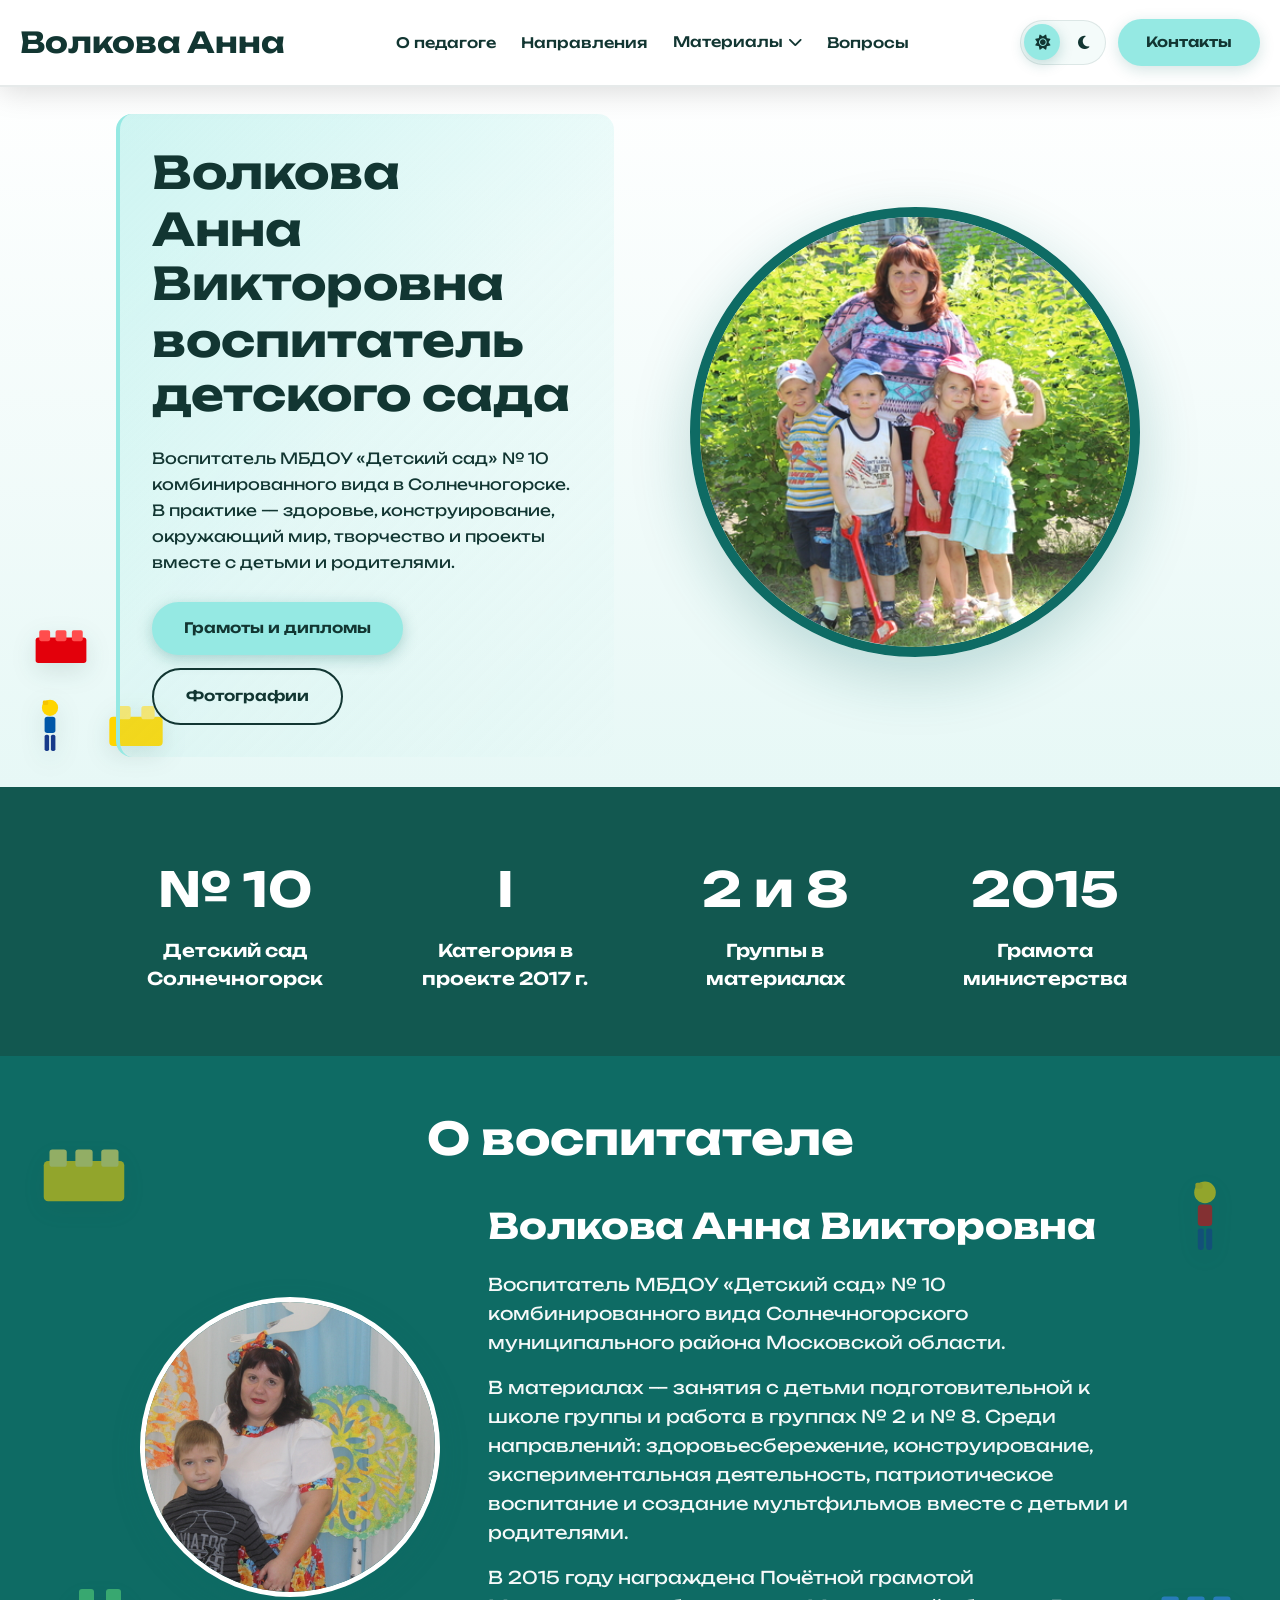
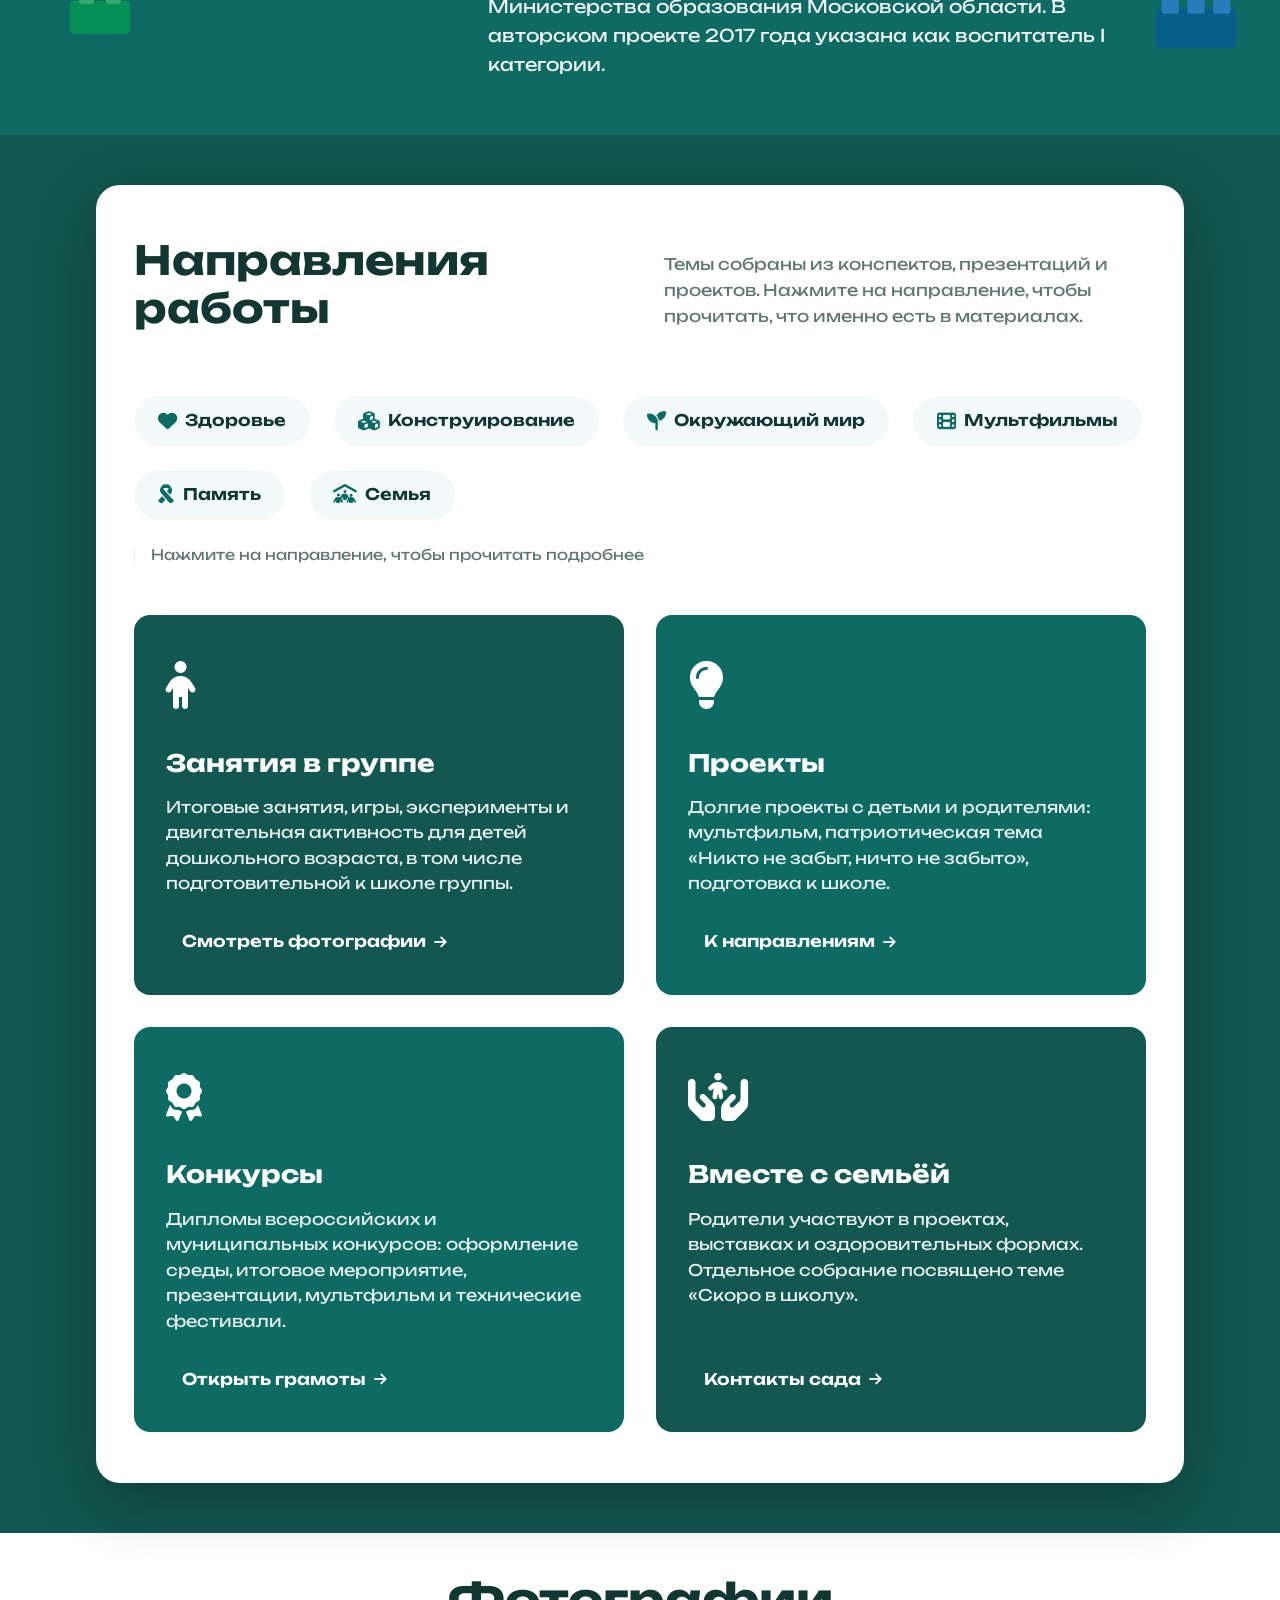
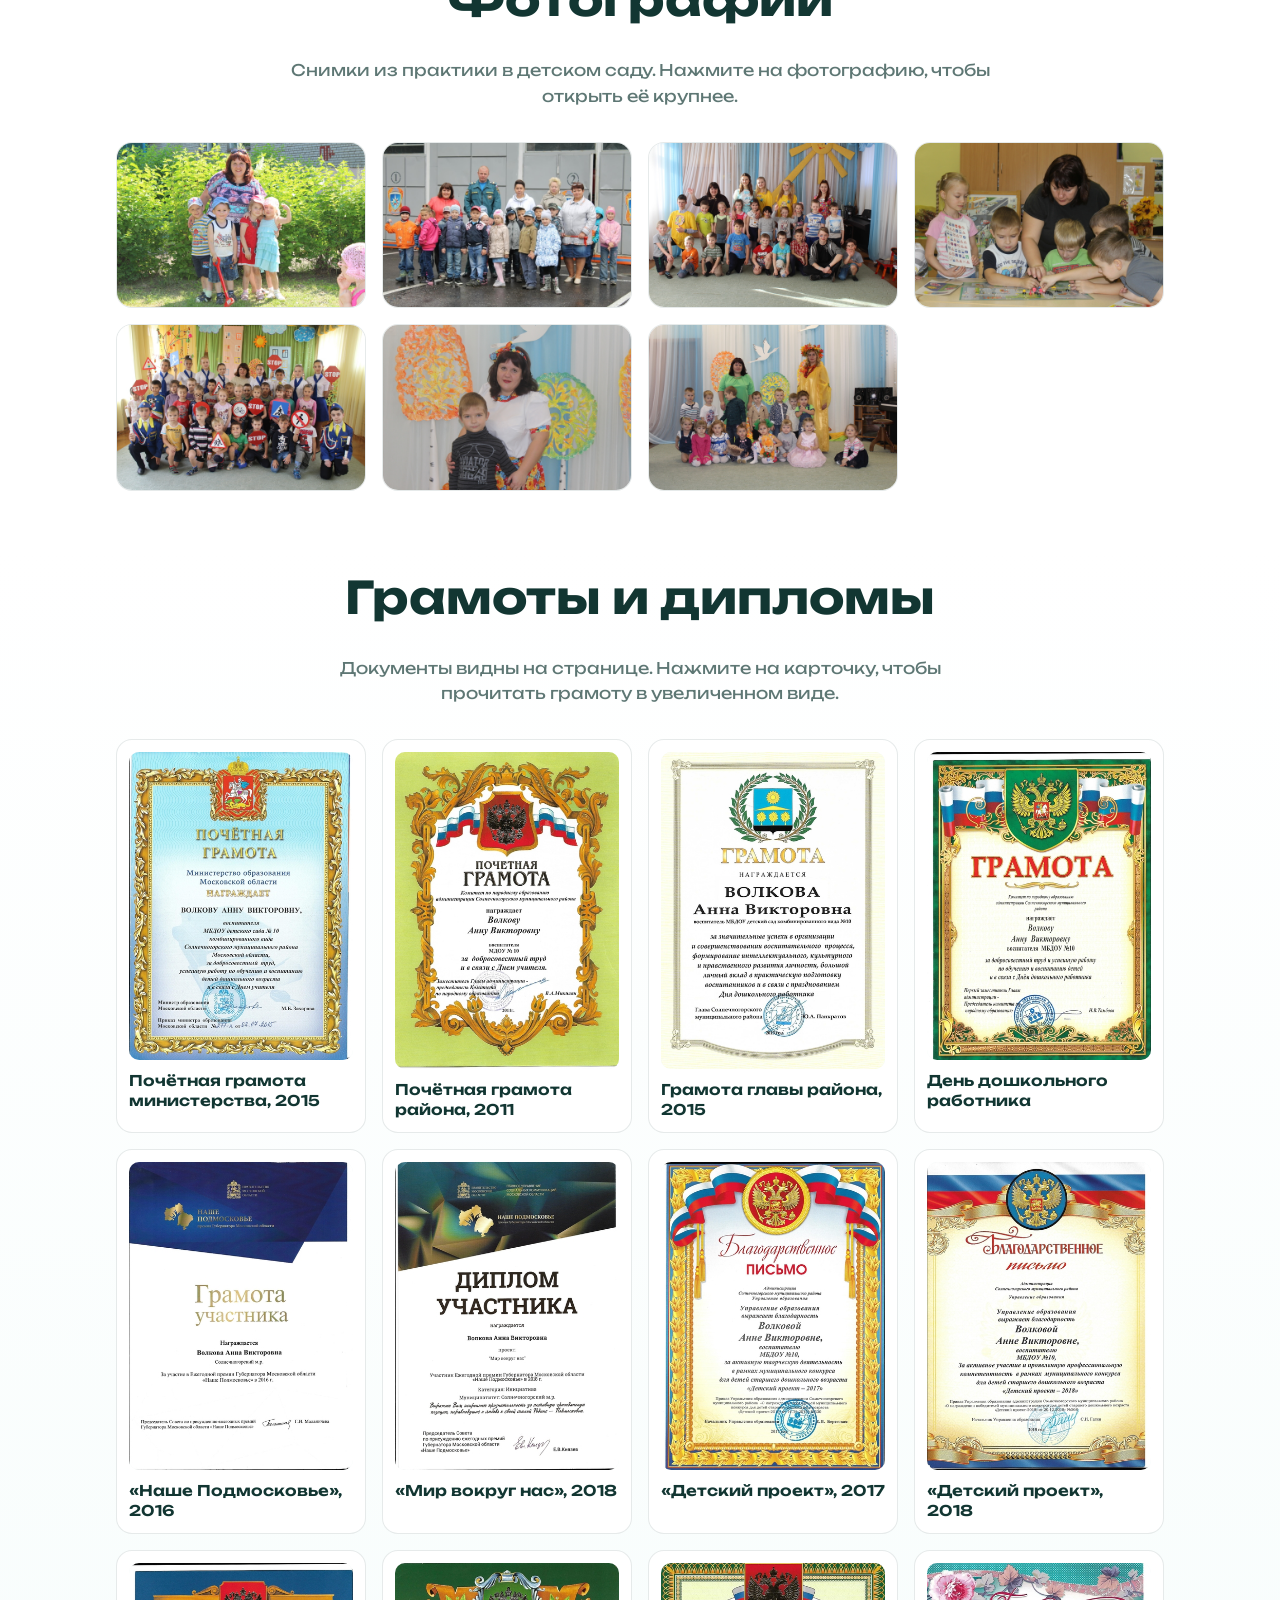
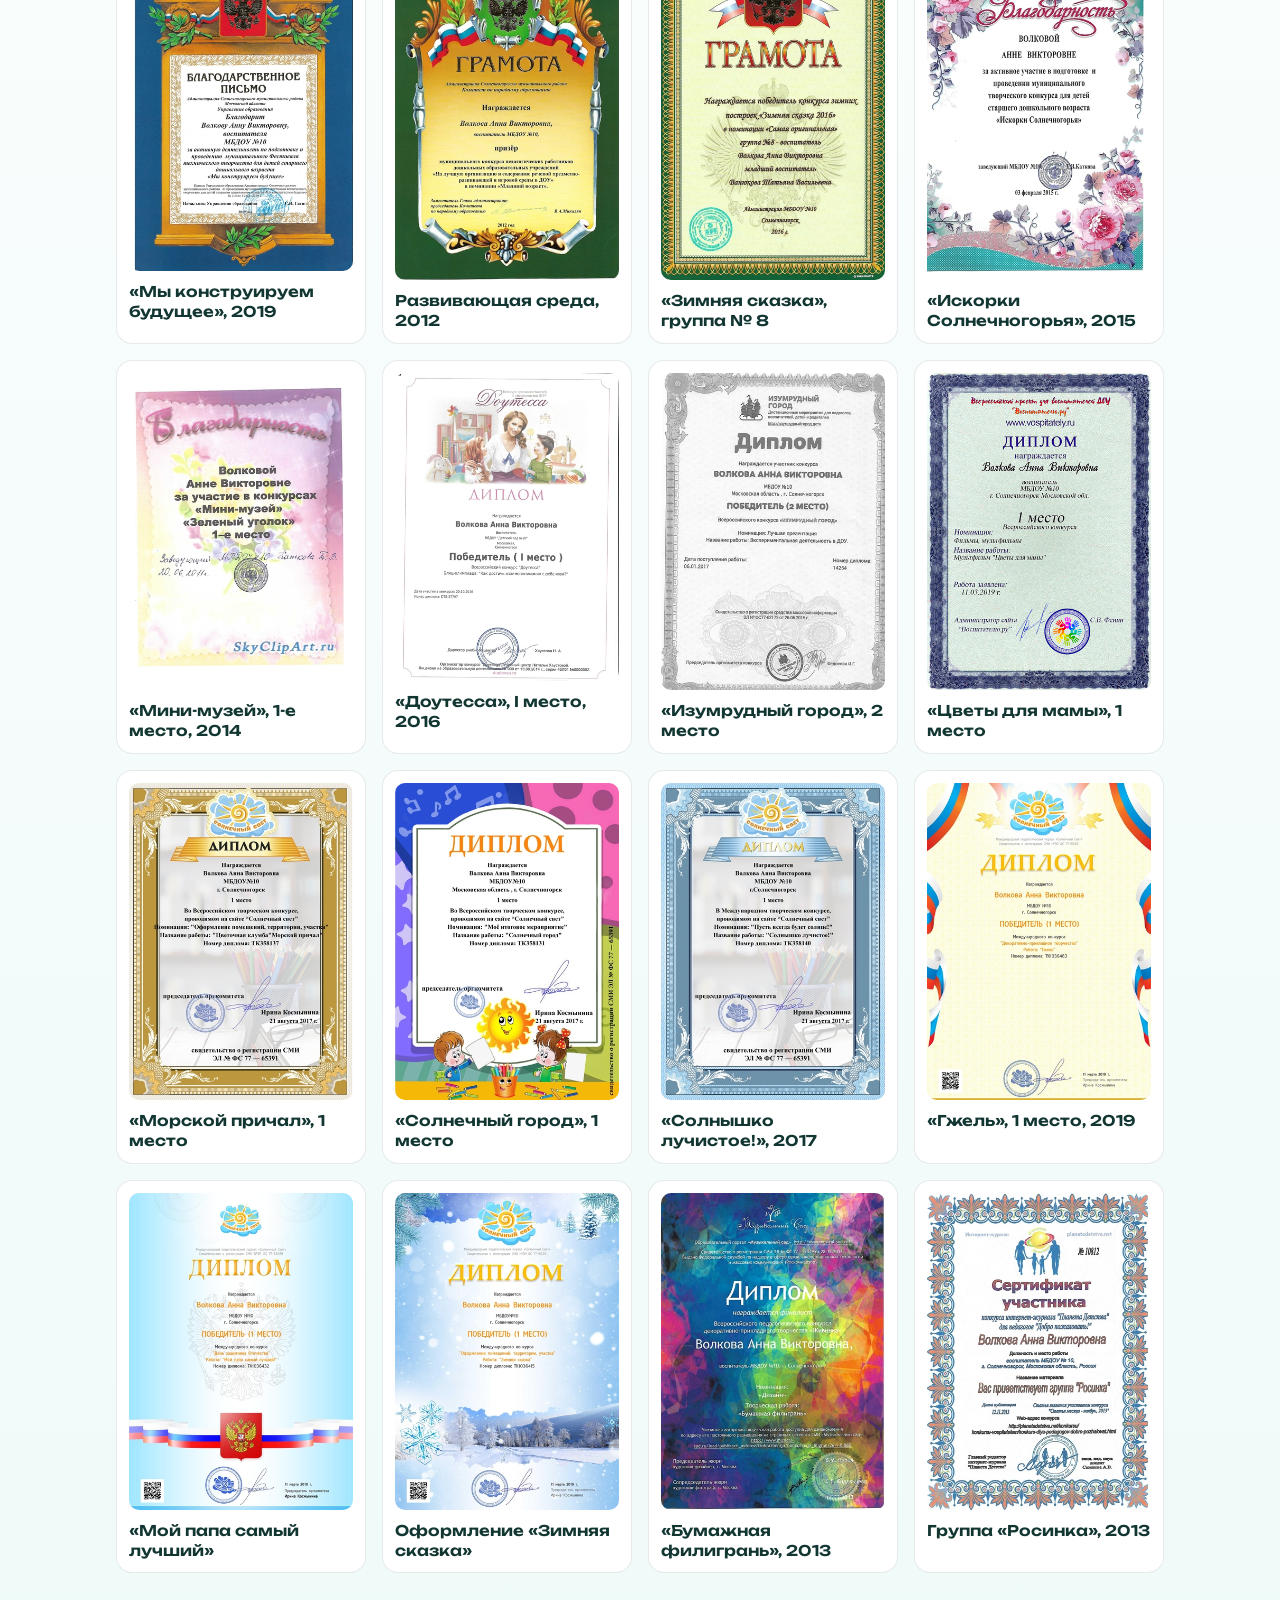
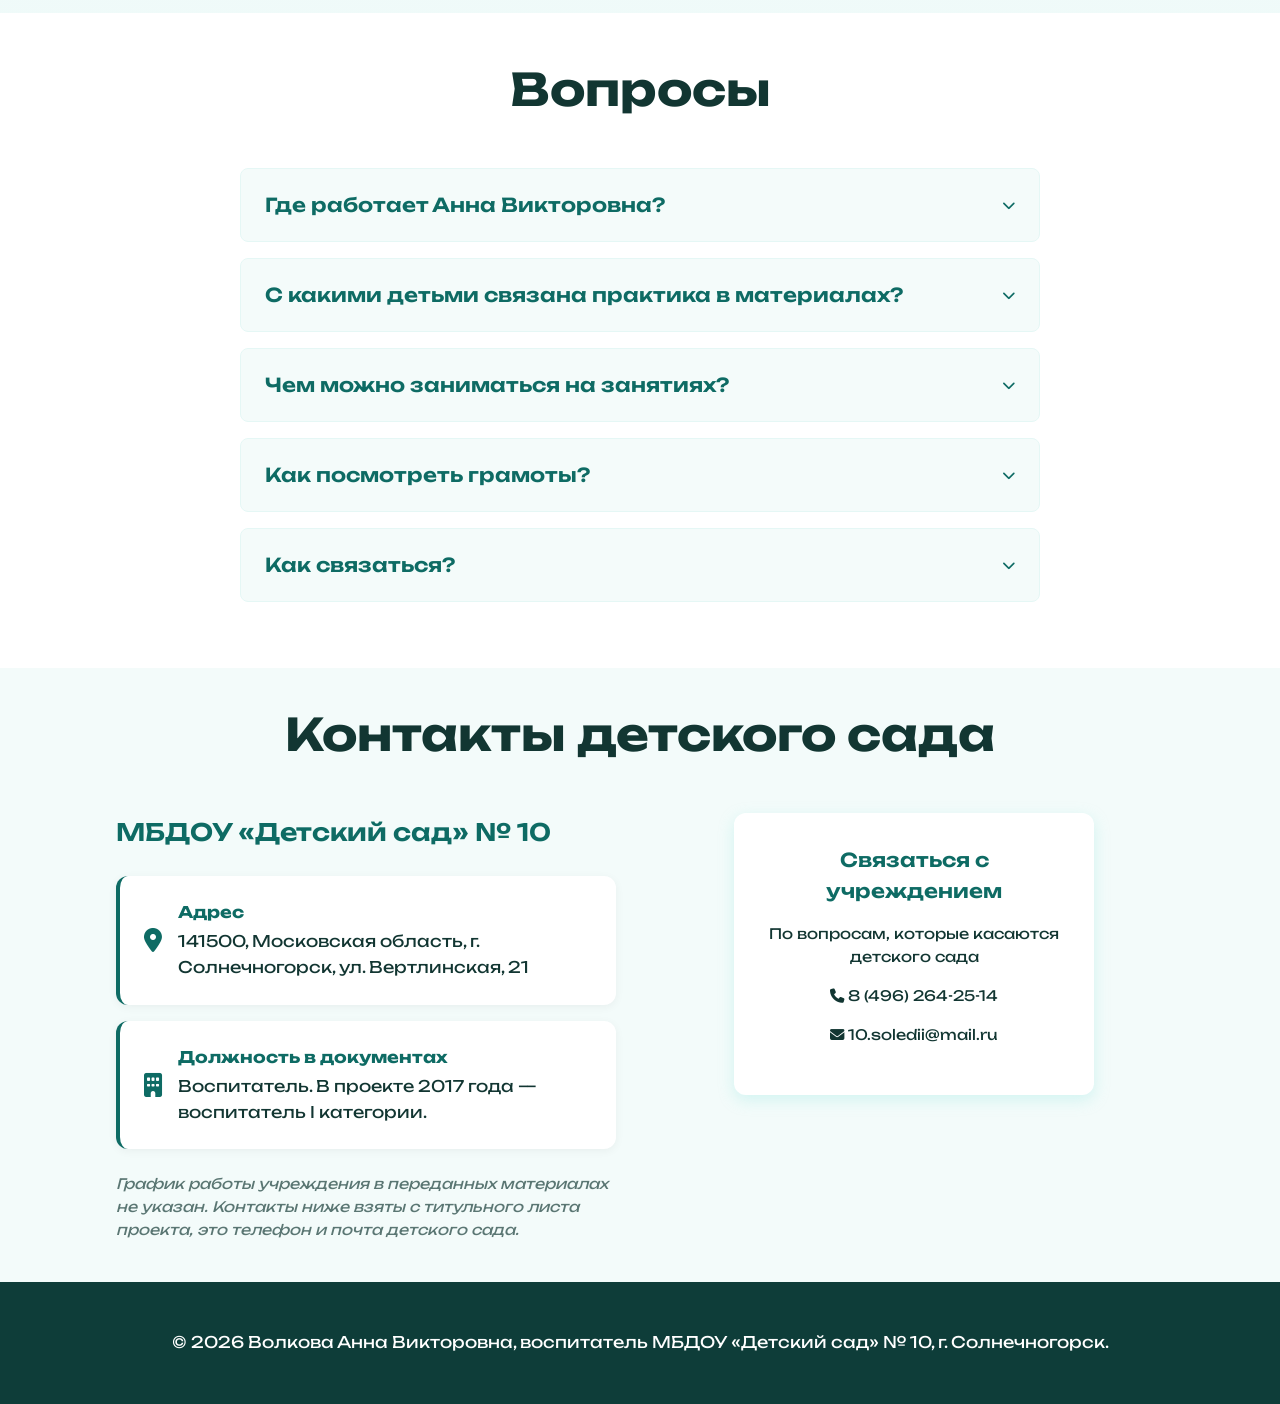
==== index.html @ 7209755e "Первый опорный коммит" ====
<!DOCTYPE html>
<html lang="ru">
<head>
    <meta charset="UTF-8">
    <meta name="viewport" content="width=device-width, initial-scale=1.0, viewport-fit=cover">
    <title>Воспитатель Волкова Анна Викторовна</title>
    <meta name="description" content="Портфолио воспитателя Волковой Анны Викторовны: МБДОУ «Детский сад» № 10, г. Солнечногорск. Занятия, проекты, грамоты и фотографии.">
    <meta name="keywords" content="воспитатель, детский сад, Волкова Анна Викторовна, МБДОУ № 10, Солнечногорск">
    <meta name="author" content="Волкова Анна Викторовна">
    <meta name="theme-color" content="#f4fbfa">
    <meta name="twitter:card" content="summary_large_image">
    <meta name="twitter:title" content="Воспитатель Волкова Анна Викторовна">
    <meta name="twitter:description" content="Портфолио воспитателя детского сада: занятия, проекты, грамоты и фотографии.">
    <link rel="dns-prefetch" href="https://fonts.googleapis.com">
    <link rel="dns-prefetch" href="https://fonts.gstatic.com">
    <link rel="dns-prefetch" href="https://cdnjs.cloudflare.com">
    <link rel="preconnect" href="https://fonts.googleapis.com">
    <link rel="preconnect" href="https://fonts.gstatic.com" crossorigin>
    <meta property="og:title" content="Воспитатель Волкова Анна Викторовна">
    <meta property="og:description" content="Портфолио воспитателя МБДОУ «Детский сад» № 10, г. Солнечногорск.">
    <meta property="og:type" content="website">
    <meta property="og:locale" content="ru_RU">
    <script type="application/ld+json">
    {
      "@context": "https://schema.org",
      "@graph": [
        {
          "@type": "Person",
          "name": "Волкова Анна Викторовна",
          "alternateName": ["Анна Волкова", "Волкова А. В."],
          "jobTitle": "Воспитатель",
          "description": "Воспитатель МБДОУ «Детский сад» № 10 комбинированного вида, г. Солнечногорск, Московская область.",
          "knowsLanguage": "ru",
          "worksFor": {
            "@type": "Preschool",
            "name": "МБДОУ «Детский сад» № 10",
            "address": "141500, Московская область, г. Солнечногорск, ул. Вертлинская, 21",
            "telephone": "+74962642514",
            "email": "10.soledii@mail.ru"
          }
        },
        {
          "@type": "WebSite",
          "name": "Воспитатель Волкова Анна Викторовна",
          "inLanguage": "ru-RU"
        }
      ]
    }
    </script>
    <link rel="icon" type="image/svg+xml" href="favicon.svg">
    <link rel="stylesheet" href="styles/style.min.css">
    <link rel="stylesheet" href="styles/slider.min.css">
    <link href="https://fonts.googleapis.com/css2?family=Unbounded:wght@400;500;600;700&display=swap" rel="stylesheet">
    <link rel="stylesheet" href="https://cdnjs.cloudflare.com/ajax/libs/font-awesome/6.5.1/css/all.min.css" crossorigin="anonymous" referrerpolicy="no-referrer">
</head>
<body data-theme="ink-violet-light">
<script>
(function () {
    try {
        var theme = localStorage.getItem('maxteachcard-theme');
        if (theme === 'ink-violet-dark') {
            document.body.setAttribute('data-theme', 'ink-violet-dark');
            document.documentElement.setAttribute('data-theme', 'ink-violet-dark');
        }
    } catch (e) {}
})();
</script>
    <a href="#main-content" class="skip-link">Перейти к контенту</a>
    <header class="site-header">
        <div class="layout__container">
            <nav class="site-header__nav" aria-label="Основная навигация">
                <a href="#main-content" class="site-header__logo">Волкова Анна</a>
                <ul class="site-header__list" id="primary-nav">
                    <li><a href="#about">О педагоге</a></li>
                    <li><a href="#services">Направления</a></li>
                    <li class="site-header__dropdown">
                        <a href="#gallery" aria-haspopup="true" aria-expanded="false" aria-controls="menu-projects">Материалы <i class="fas fa-chevron-down" aria-hidden="true"></i></a>
                        <ul class="site-header__submenu" id="menu-projects" role="menu">
                            <li role="none"><a href="#gallery" role="menuitem">Фотографии</a></li>
                            <li role="none"><a href="#awards" role="menuitem">Грамоты и дипломы</a></li>
                        </ul>
                    </li>
                    <li><a href="#faq">Вопросы</a></li>
                    <li class="site-header__item--cta-mobile"><a href="#contact" class="site-header__cta">Контакты</a></li>
                </ul>
                <div class="theme-switcher" role="group" aria-label="Тема сайта">
                    <button type="button" class="theme-switcher__btn theme-switcher__btn--active" data-theme-button="ink-violet-light" aria-label="Светлая тема" aria-pressed="true" title="Светлая тема">
                        <i class="fas fa-sun" aria-hidden="true"></i>
                    </button>
                    <button type="button" class="theme-switcher__btn" data-theme-button="ink-violet-dark" aria-label="Тёмная тема" aria-pressed="false" title="Тёмная тема">
                        <i class="fas fa-moon" aria-hidden="true"></i>
                    </button>
                </div>
                <a href="#contact" class="site-header__cta site-header__cta--desktop">Контакты</a>
                <button type="button" class="site-header__toggle" aria-label="Открыть меню" aria-expanded="false" aria-controls="primary-nav">
                    <i class="fas fa-bars" aria-hidden="true"></i>
                </button>
            </nav>
        </div>
    </header>

    <main id="main-content" tabindex="-1">
    <section class="hero">
        <div class="lego-scene lego-scene--hero" aria-hidden="true">
            <svg class="lego-scene__piece lego-scene__piece--brick-red" viewBox="0 0 64 48" focusable="false"><rect x="4" y="16" width="56" height="28" rx="3" fill="#E3000B"/><rect x="8" y="8" width="12" height="12" rx="2" fill="#FF4D4D"/><rect x="26" y="8" width="12" height="12" rx="2" fill="#FF4D4D"/><rect x="44" y="8" width="12" height="12" rx="2" fill="#FF4D4D"/></svg>
            <svg class="lego-scene__piece lego-scene__piece--brick-yellow" viewBox="0 0 48 40" focusable="false"><rect x="4" y="14" width="40" height="22" rx="3" fill="#FFD500"/><rect x="10" y="6" width="10" height="10" rx="2" fill="#FFE566"/><rect x="28" y="6" width="10" height="10" rx="2" fill="#FFE566"/></svg>
            <svg class="lego-scene__piece lego-scene__piece--mini" viewBox="0 0 40 72" focusable="false"><circle cx="20" cy="12" r="9" fill="#FFD500"/><rect x="12" y="4" width="6" height="5" rx="1.5" fill="#F5C400"/><rect x="14" y="22" width="12" height="18" rx="3" fill="#0057A8"/><rect x="14" y="42" width="5" height="18" rx="2" fill="#163A8A"/><rect x="21" y="42" width="5" height="18" rx="2" fill="#163A8A"/></svg>
        </div>
        <div class="layout__container">
            <div class="hero__wrapper">
                <div class="hero__content">
                    <h1 class="hero__title">
                        <span class="hero__line">Волкова</span>
                        <span class="hero__line">Анна Викторовна</span>
                        <span class="hero__line">воспитатель детского сада</span>
                    </h1>
                    <p class="hero__description">Воспитатель МБДОУ «Детский сад» № 10 комбинированного вида в Солнечногорске. В практике — здоровье, конструирование, окружающий мир, творчество и проекты вместе с детьми и родителями.</p>
                    <div class="hero__actions">
                        <a href="#awards" class="btn btn--primary">Грамоты и дипломы</a>
                        <a href="#gallery" class="btn btn--secondary">Фотографии</a>
                    </div>
                </div>
                <div class="hero__media">
                    <div class="hero__figure">
                        <img src="images/gallery/01.jpg" alt="Волкова Анна Викторовна с детьми на участке детского сада" class="hero__photo" width="600" height="400" fetchpriority="high">
                    </div>
                </div>
            </div>
        </div>
    </section>

    <section class="stats">
        <div class="layout__container">
            <div class="stats__grid">
                <div class="stats__item">
                    <div class="stats__value">№ 10</div>
                    <div class="stats__label"><span class="stats__label-accent">Детский сад</span> Солнечногорск</div>
                </div>
                <div class="stats__item">
                    <div class="stats__value">I</div>
                    <div class="stats__label"><span class="stats__label-accent">Категория</span> в проекте 2017 г.</div>
                </div>
                <div class="stats__item">
                    <div class="stats__value">2 и 8</div>
                    <div class="stats__label"><span class="stats__label-accent">Группы</span> в материалах</div>
                </div>
                <div class="stats__item">
                    <div class="stats__value">2015</div>
                    <div class="stats__label"><span class="stats__label-accent">Грамота</span> министерства</div>
                </div>
            </div>
        </div>
    </section>

    <section id="about" class="about">
        <div class="lego-scene lego-scene--about" aria-hidden="true">
            <svg class="lego-scene__piece lego-scene__piece--a" viewBox="0 0 64 48" focusable="false"><rect x="4" y="16" width="56" height="28" rx="3" fill="#FFD500"/><rect x="8" y="8" width="12" height="12" rx="2" fill="#FFE566"/><rect x="26" y="8" width="12" height="12" rx="2" fill="#FFE566"/><rect x="44" y="8" width="12" height="12" rx="2" fill="#FFE566"/></svg>
            <svg class="lego-scene__piece lego-scene__piece--b" viewBox="0 0 40 72" focusable="false"><circle cx="20" cy="12" r="9" fill="#FFD500"/><rect x="12" y="4" width="6" height="5" rx="1.5" fill="#F5C400"/><rect x="14" y="22" width="12" height="18" rx="3" fill="#E3000B"/><rect x="14" y="42" width="5" height="18" rx="2" fill="#163A8A"/><rect x="21" y="42" width="5" height="18" rx="2" fill="#163A8A"/></svg>
            <svg class="lego-scene__piece lego-scene__piece--c" viewBox="0 0 48 40" focusable="false"><rect x="4" y="14" width="40" height="22" rx="3" fill="#00AF4D"/><rect x="10" y="6" width="10" height="10" rx="2" fill="#5CDB7A"/><rect x="28" y="6" width="10" height="10" rx="2" fill="#5CDB7A"/></svg>
            <svg class="lego-scene__piece lego-scene__piece--d" viewBox="0 0 64 48" focusable="false"><rect x="4" y="16" width="56" height="28" rx="3" fill="#0057A8"/><rect x="8" y="8" width="12" height="12" rx="2" fill="#3D8BFF"/><rect x="26" y="8" width="12" height="12" rx="2" fill="#3D8BFF"/><rect x="44" y="8" width="12" height="12" rx="2" fill="#3D8BFF"/></svg>
        </div>
        <div class="layout__container">
            <h2 class="section__title">О воспитателе</h2>
            <div class="about__profile">
                <img src="images/gallery/06.jpg" alt="Волкова Анна Викторовна на празднике в детском саду" class="about__photo" width="600" height="400" loading="lazy" decoding="async">
                <div class="about__bio">
                    <h3 class="about__name">Волкова Анна Викторовна</h3>
                    <p>Воспитатель МБДОУ «Детский сад» № 10 комбинированного вида Солнечногорского муниципального района Московской области.</p>
                    <p>В материалах — занятия с детьми подготовительной к школе группы и работа в группах № 2 и № 8. Среди направлений: здоровьесбережение, конструирование, экспериментальная деятельность, патриотическое воспитание и создание мультфильмов вместе с детьми и родителями.</p>
                    <p>В 2015 году награждена Почётной грамотой Министерства образования Московской области. В авторском проекте 2017 года указана как воспитатель I категории.</p>
                </div>
            </div>
        </div>
    </section>

    <section id="services" class="services">
        <div class="services__inner">
            <div class="services__header">
                <h2 class="services__title">Направления работы</h2>
                <p class="services__lead">Темы собраны из конспектов, презентаций и проектов. Нажмите на направление, чтобы прочитать, что именно есть в материалах.</p>
            </div>
            <div class="services__subjects-wrap">
                <div class="services__subjects">
                    <button type="button" class="services__subject" data-subject="Здоровье" data-text="В опыте групп № 2 и № 8: физкультурные занятия, подвижные игры, утренняя гимнастика и гимнастика пробуждения, пальчиковая и дыхательная гимнастика, гимнастика для глаз, недели здоровья и совместная утренняя гимнастика с родителями.">
                        <i class="fas fa-heart" aria-hidden="true"></i>
                        <span>Здоровье</span>
                    </button>
                    <button type="button" class="services__subject" data-subject="Конструирование" data-text="Конспекты для подготовительной к школе группы, дети 6–7 лет: «Парк развлечений» и «Солнечный город». Занятия групповые, с элементами конструирования и экологического воспитания, по ФГОС.">
                        <i class="fas fa-cubes" aria-hidden="true"></i>
                        <span>Конструирование</span>
                    </button>
                    <button type="button" class="services__subject" data-subject="Окружающий мир" data-text="Дидактическая игра «Найди тень», занятие «Прогулка в весенний лес», презентация об интерактивном оборудовании на занятиях по экспериментальной деятельности и материал «Играем вместе с детьми. Кукольный салон моды».">
                        <i class="fas fa-seedling" aria-hidden="true"></i>
                        <span>Окружающий мир</span>
                    </button>
                    <button type="button" class="services__subject" data-subject="Мультфильмы" data-text="Проект 2017 года «Создание мультфильма как способ развития познавательных и творческих способностей детей дошкольного возраста». Дети вместе с воспитателем и родителями придумывают героев, делают декорации и озвучивают мультфильмы.">
                        <i class="fas fa-film" aria-hidden="true"></i>
                        <span>Мультфильмы</span>
                    </button>
                    <button type="button" class="services__subject" data-subject="Патриотическое воспитание" data-text="Проект «Никто не забыт, ничто не забыто»: совместная работа воспитателей, детей и родителей и выставка детского творчества ко Дню Победы.">
                        <i class="fas fa-ribbon" aria-hidden="true"></i>
                        <span>Память</span>
                    </button>
                    <button type="button" class="services__subject" data-subject="Работа с семьёй" data-text="Родительское собрание «Скоро в школу», информационные уголки, фотовыставка «Моя спортивная семья» и другие совместные формы, описанные в материалах недель здоровья и проектов.">
                        <i class="fas fa-people-roof" aria-hidden="true"></i>
                        <span>Семья</span>
                    </button>
                </div>
                <p class="services__subjects-hint">Нажмите на направление, чтобы прочитать подробнее</p>
            </div>
            <div class="services__detail" id="subjectDetail" role="region" aria-live="polite" aria-labelledby="subjectDetailHeading" aria-hidden="true" style="display: none;">
                <h3 id="subjectDetailHeading" class="services__detail-title"></h3>
                <p class="services__detail-text"></p>
                <button type="button" class="services__detail-close">Закрыть</button>
            </div>
            <div class="services__grid">
                <div class="services__card services__card--dark">
                    <div class="services__card-icon"><i class="fas fa-child" aria-hidden="true"></i></div>
                    <h3>Занятия в группе</h3>
                    <p>Итоговые занятия, игры, эксперименты и двигательная активность для детей дошкольного возраста, в том числе подготовительной к школе группы.</p>
                    <a href="#gallery" class="services__card-link">Смотреть фотографии <i class="fas fa-arrow-right" aria-hidden="true"></i></a>
                </div>
                <div class="services__card services__card--accent">
                    <div class="services__card-icon"><i class="fas fa-lightbulb" aria-hidden="true"></i></div>
                    <h3>Проекты</h3>
                    <p>Долгие проекты с детьми и родителями: мультфильм, патриотическая тема «Никто не забыт, ничто не забыто», подготовка к школе.</p>
                    <a href="#services" class="services__card-link">К направлениям <i class="fas fa-arrow-right" aria-hidden="true"></i></a>
                </div>
                <div class="services__card services__card--accent">
                    <div class="services__card-icon"><i class="fas fa-award" aria-hidden="true"></i></div>
                    <h3>Конкурсы</h3>
                    <p>Дипломы всероссийских и муниципальных конкурсов: оформление среды, итоговое мероприятие, презентации, мультфильм и технические фестивали.</p>
                    <a href="#awards" class="services__card-link">Открыть грамоты <i class="fas fa-arrow-right" aria-hidden="true"></i></a>
                </div>
                <div class="services__card services__card--dark">
                    <div class="services__card-icon"><i class="fas fa-hands-holding-child" aria-hidden="true"></i></div>
                    <h3>Вместе с семьёй</h3>
                    <p>Родители участвуют в проектах, выставках и оздоровительных формах. Отдельное собрание посвящено теме «Скоро в школу».</p>
                    <a href="#contact" class="services__card-link">Контакты сада <i class="fas fa-arrow-right" aria-hidden="true"></i></a>
                </div>
            </div>
        </div>
    </section>

    <section id="gallery" class="gallery">
        <div class="layout__container">
            <h2 class="section__title">Фотографии</h2>
            <p class="section__lead">Снимки из практики в детском саду. Нажмите на фотографию, чтобы открыть её крупнее.</p>
            <div class="gallery__grid" data-lightbox>
                <button type="button" class="gallery__card" data-full="images/gallery/01.jpg" data-title="На участке" data-desc="Прогулка с детьми на территории детского сада.">
                    <img src="images/gallery/01.jpg" alt="Воспитатель с детьми на участке детского сада" width="600" height="400" loading="lazy" decoding="async">
                </button>
                <button type="button" class="gallery__card" data-full="images/gallery/02.jpg" data-title="Пожарная часть" data-desc="Группа на экскурсии в пожарной части.">
                    <img src="images/gallery/02.jpg" alt="Группа детского сада на экскурсии в пожарной части" width="600" height="400" loading="lazy" decoding="async">
                </button>
                <button type="button" class="gallery__card" data-full="images/gallery/03.jpg" data-title="Праздник в группе" data-desc="Общая фотография праздника в музыкальном зале.">
                    <img src="images/gallery/03.jpg" alt="Праздник в группе детского сада" width="600" height="400" loading="lazy" decoding="async">
                </button>
                <button type="button" class="gallery__card" data-full="images/gallery/04.jpg" data-title="Игра в группе" data-desc="Настольная игра с детьми за столом.">
                    <img src="images/gallery/04.jpg" alt="Воспитатель играет с детьми за столом в группе" width="600" height="400" loading="lazy" decoding="async">
                </button>
                <button type="button" class="gallery__card" data-full="images/gallery/05.jpg" data-title="Правила дороги" data-desc="Занятие со знаками дорожного движения.">
                    <img src="images/gallery/05.jpg" alt="Дети со знаками дорожного движения на занятии" width="600" height="400" loading="lazy" decoding="async">
                </button>
                <button type="button" class="gallery__card" data-full="images/gallery/06.jpg" data-title="Праздничный день" data-desc="Воспитатель с ребёнком на фоне бумажных деревьев.">
                    <img src="images/gallery/06.jpg" alt="Волкова Анна Викторовна с ребёнком на празднике" width="600" height="400" loading="lazy" decoding="async">
                </button>
                <button type="button" class="gallery__card" data-full="images/gallery/07.jpg" data-title="Утренник" data-desc="Группа на утреннике в музыкальном зале.">
                    <img src="images/gallery/07.jpg" alt="Утренник в детском саду: дети и педагоги" width="600" height="400" loading="lazy" decoding="async">
                </button>
            </div>
        </div>
    </section>

    <section id="awards" class="awards">
        <div class="layout__container">
            <h2 class="section__title">Грамоты и дипломы</h2>
            <p class="section__lead">Документы видны на странице. Нажмите на карточку, чтобы прочитать грамоту в увеличенном виде.</p>
            <div class="awards__grid" data-lightbox>
                <button type="button" class="awards__card" data-full="images/awards/13.jpg" data-title="Почётная грамота Министерства образования Московской области" data-desc="За добросовестный труд и успешную работу по обучению и воспитанию детей. Приказ от 07.04.2015, к Дню учителя.">
                    <img src="images/awards/13.jpg" alt="Почётная грамота Министерства образования Московской области, 2015 год" width="436" height="600" loading="lazy" decoding="async">
                    <span class="awards__caption">Почётная грамота министерства, 2015</span>
                </button>
                <button type="button" class="awards__card" data-full="images/awards/23.jpg" data-title="Почётная грамота, 2011" data-desc="Комитет по народному образованию администрации Солнечногорского муниципального района. За добросовестный труд, к Дню учителя.">
                    <img src="images/awards/23.jpg" alt="Почётная грамота комитета по народному образованию, 2011 год" width="424" height="600" loading="lazy" decoding="async">
                    <span class="awards__caption">Почётная грамота района, 2011</span>
                </button>
                <button type="button" class="awards__card" data-full="images/awards/22.jpg" data-title="Грамота главы Солнечногорского района, 2015" data-desc="За успехи в организации воспитательного процесса и личный вклад в подготовку воспитанников. Ко Дню дошкольного работника.">
                    <img src="images/awards/22.jpg" alt="Грамота главы Солнечногорского муниципального района, 2015 год" width="436" height="600" loading="lazy" decoding="async">
                    <span class="awards__caption">Грамота главы района, 2015</span>
                </button>
                <button type="button" class="awards__card" data-full="images/awards/09.jpg" data-title="Грамота ко Дню дошкольного работника" data-desc="Комитет по народному образованию. За добросовестный труд и успешную работу воспитателя МБДОУ № 10.">
                    <img src="images/awards/09.jpg" alt="Грамота за добросовестный труд ко Дню дошкольного работника" width="436" height="600" loading="lazy" decoding="async">
                    <span class="awards__caption">День дошкольного работника</span>
                </button>
                <button type="button" class="awards__card" data-full="images/awards/12.jpg" data-title="Грамота участника «Наше Подмосковье», 2016" data-desc="Ежегодная премия Губернатора Московской области «Наше Подмосковье», Солнечногорский район.">
                    <img src="images/awards/12.jpg" alt="Грамота участника премии «Наше Подмосковье», 2016 год" width="436" height="600" loading="lazy" decoding="async">
                    <span class="awards__caption">«Наше Подмосковье», 2016</span>
                </button>
                <button type="button" class="awards__card" data-full="images/awards/24.jpg" data-title="Диплом участника «Наше Подмосковье», 2018" data-desc="Проект «Мир вокруг нас», категория «Инициатива», Солнечногорский район.">
                    <img src="images/awards/24.jpg" alt="Диплом участника премии «Наше Подмосковье» за проект «Мир вокруг нас», 2018 год" width="436" height="600" loading="lazy" decoding="async">
                    <span class="awards__caption">«Мир вокруг нас», 2018</span>
                </button>
                <button type="button" class="awards__card" data-full="images/awards/10.jpg" data-title="Благодарственное письмо, 2017" data-desc="Управление образования. За активную творческую деятельность в конкурсе «Детский проект — 2017».">
                    <img src="images/awards/10.jpg" alt="Благодарственное письмо управления образования за конкурс «Детский проект — 2017»" width="436" height="600" loading="lazy" decoding="async">
                    <span class="awards__caption">«Детский проект», 2017</span>
                </button>
                <button type="button" class="awards__card" data-full="images/awards/11.jpg" data-title="Благодарственное письмо, 2018" data-desc="За активное участие и профессиональную компетентность в конкурсе «Детский проект — 2018».">
                    <img src="images/awards/11.jpg" alt="Благодарственное письмо за конкурс «Детский проект — 2018»" width="436" height="600" loading="lazy" decoding="async">
                    <span class="awards__caption">«Детский проект», 2018</span>
                </button>
                <button type="button" class="awards__card" data-full="images/awards/14.jpg" data-title="Фестиваль «Мы конструируем будущее», 2019" data-desc="Благодарность за подготовку и проведение муниципального фестиваля технического творчества для детей старшего дошкольного возраста.">
                    <img src="images/awards/14.jpg" alt="Благодарственное письмо за фестиваль «Мы конструируем будущее», 2019 год" width="436" height="600" loading="lazy" decoding="async">
                    <span class="awards__caption">«Мы конструируем будущее», 2019</span>
                </button>
                <button type="button" class="awards__card" data-full="images/awards/17.jpg" data-title="Призёр муниципального конкурса, 2012" data-desc="Конкурс «На лучшую организацию и содержание речевой предметно-развивающей и игровой среды в ДОУ», номинация «Младший возраст».">
                    <img src="images/awards/17.jpg" alt="Грамота призёра конкурса развивающей среды, 2012 год" width="424" height="600" loading="lazy" decoding="async">
                    <span class="awards__caption">Развивающая среда, 2012</span>
                </button>
                <button type="button" class="awards__card" data-full="images/awards/16.jpg" data-title="«Зимняя сказка», 2016" data-desc="Победитель конкурса зимних построек в номинации «Самая оригинальная», группа № 8.">
                    <img src="images/awards/16.jpg" alt="Грамота победителя конкурса зимних построек «Зимняя сказка 2016», группа № 8" width="424" height="600" loading="lazy" decoding="async">
                    <span class="awards__caption">«Зимняя сказка», группа № 8</span>
                </button>
                <button type="button" class="awards__card" data-full="images/awards/21.jpg" data-title="«Искорки Солнечногорья», 2015" data-desc="Благодарность заведующего МБДОУ № 10 за подготовку и проведение муниципального творческого конкурса. 3 февраля 2015 г.">
                    <img src="images/awards/21.jpg" alt="Благодарность за конкурс «Искорки Солнечногорья», 2015 год" width="424" height="600" loading="lazy" decoding="async">
                    <span class="awards__caption">«Искорки Солнечногорья», 2015</span>
                </button>
                <button type="button" class="awards__card" data-full="images/awards/20.jpg" data-title="«Мини-музей» и «Зелёный уголок», 2014" data-desc="Благодарность заведующего МБДОУ № 10 за 1-е место в конкурсах. 20 июня 2014 г.">
                    <img src="images/awards/20.jpg" alt="Благодарность за 1-е место в конкурсах «Мини-музей» и «Зелёный уголок», 2014 год" width="424" height="600" loading="lazy" decoding="async">
                    <span class="awards__caption">«Мини-музей», 1-е место, 2014</span>
                </button>
                <button type="button" class="awards__card" data-full="images/awards/08.jpg" data-title="Конкурс «Доутесса», 2016" data-desc="I место, блиц-олимпиада «Как достичь взаимопонимания с ребёнком?». Дата участия 20.10.2016.">
                    <img src="images/awards/08.jpg" alt="Диплом I места конкурса «Доутесса», 2016 год" width="436" height="600" loading="lazy" decoding="async">
                    <span class="awards__caption">«Доутесса», I место, 2016</span>
                </button>
                <button type="button" class="awards__card" data-full="images/awards/15.jpg" data-title="«Изумрудный город», 2017" data-desc="2 место во всероссийском конкурсе. Номинация «Лучшая презентация», работа «Экспериментальная деятельность в ДОУ». Работа от 06.01.2017.">
                    <img src="images/awards/15.jpg" alt="Диплом 2 места конкурса «Изумрудный город» за презентацию об экспериментальной деятельности" width="424" height="600" loading="lazy" decoding="async">
                    <span class="awards__caption">«Изумрудный город», 2 место</span>
                </button>
                <button type="button" class="awards__card" data-full="images/awards/07.jpg" data-title="Мультфильм «Цветы для мамы», 2019" data-desc="1 место всероссийского конкурса на портале «Воспитателю.ру», номинация «Фильмы, мультфильмы». Заявка от 11.03.2019.">
                    <img src="images/awards/07.jpg" alt="Диплом 1 места за мультфильм «Цветы для мамы», 2019 год" width="424" height="600" loading="lazy" decoding="async">
                    <span class="awards__caption">«Цветы для мамы», 1 место</span>
                </button>
                <button type="button" class="awards__card" data-full="images/awards/01.jpg" data-title="«Цветочная клумба „Морской причал“», 2017" data-desc="1 место всероссийского конкурса «Солнечный свет». Номинация «Оформление помещений, территории, участка». 21 августа 2017 г.">
                    <img src="images/awards/01.jpg" alt="Диплом 1 места за работу «Цветочная клумба Морской причал», 2017 год" width="424" height="600" loading="lazy" decoding="async">
                    <span class="awards__caption">«Морской причал», 1 место</span>
                </button>
                <button type="button" class="awards__card" data-full="images/awards/02.jpg" data-title="«Солнечный город», 2017" data-desc="1 место всероссийского конкурса «Солнечный свет». Номинация «Моё итоговое мероприятие». 21 августа 2017 г.">
                    <img src="images/awards/02.jpg" alt="Диплом 1 места за итоговое мероприятие «Солнечный город», 2017 год" width="424" height="600" loading="lazy" decoding="async">
                    <span class="awards__caption">«Солнечный город», 1 место</span>
                </button>
                <button type="button" class="awards__card" data-full="images/awards/04.jpg" data-title="«Солнышко лучистое!», 2017" data-desc="1 место международного конкурса «Солнечный свет». Номинация «Пусть всегда будет солнце!». 21 августа 2017 г.">
                    <img src="images/awards/04.jpg" alt="Диплом 1 места за работу «Солнышко лучистое!», 2017 год" width="424" height="600" loading="lazy" decoding="async">
                    <span class="awards__caption">«Солнышко лучистое!», 2017</span>
                </button>
                <button type="button" class="awards__card" data-full="images/awards/03.jpg" data-title="«Гжель», 2019" data-desc="1 место международного конкурса «Декоративно-прикладное творчество» портала «Солнечный свет». 11 марта 2019 г.">
                    <img src="images/awards/03.jpg" alt="Диплом 1 места за работу «Гжель», 2019 год" width="424" height="600" loading="lazy" decoding="async">
                    <span class="awards__caption">«Гжель», 1 место, 2019</span>
                </button>
                <button type="button" class="awards__card" data-full="images/awards/05.jpg" data-title="«Мой папа самый лучший», 2019" data-desc="1 место международного конкурса «День защитника Отечества». 11 марта 2019 г.">
                    <img src="images/awards/05.jpg" alt="Диплом 1 места за работу «Мой папа самый лучший», 2019 год" width="424" height="600" loading="lazy" decoding="async">
                    <span class="awards__caption">«Мой папа самый лучший»</span>
                </button>
                <button type="button" class="awards__card" data-full="images/awards/06.jpg" data-title="«Зимняя сказка», 2019" data-desc="1 место международного конкурса «Оформление помещений, территории, участка». 11 марта 2019 г.">
                    <img src="images/awards/06.jpg" alt="Диплом 1 места за оформление «Зимняя сказка», 2019 год" width="424" height="600" loading="lazy" decoding="async">
                    <span class="awards__caption">Оформление «Зимняя сказка»</span>
                </button>
                <button type="button" class="awards__card" data-full="images/awards/18.jpg" data-title="«Бумажная филигрань», 2013" data-desc="Финалист всероссийского конкурса «Живинка», номинация «Дизайн». Портал «Музыкальный сад», 11.11.2013.">
                    <img src="images/awards/18.jpg" alt="Диплом финалиста конкурса «Живинка» за работу «Бумажная филигрань», 2013 год" width="424" height="600" loading="lazy" decoding="async">
                    <span class="awards__caption">«Бумажная филигрань», 2013</span>
                </button>
                <button type="button" class="awards__card" data-full="images/awards/19.jpg" data-title="«Вас приветствует группа „Росинка“», 2013" data-desc="Сертификат участника конкурса «Добро пожаловать!» интернет-журнала «Планета Детства». Публикация 12.11.2013.">
                    <img src="images/awards/19.jpg" alt="Сертификат участника конкурса «Добро пожаловать!» за материал о группе «Росинка», 2013 год" width="424" height="600" loading="lazy" decoding="async">
                    <span class="awards__caption">Группа «Росинка», 2013</span>
                </button>
            </div>
        </div>
    </section>

    <section id="faq" class="faq">
        <div class="layout__container">
            <h2 class="section__title">Вопросы</h2>
            <div class="faq__list">
                <div class="faq__item">
                    <button type="button" class="faq__question" id="faq-btn-1" aria-expanded="false" aria-controls="faq-ans-1">
                        <span class="faq__question-text">Где работает Анна Викторовна?</span>
                        <i class="fas fa-chevron-down" aria-hidden="true"></i>
                    </button>
                    <div class="faq__answer" id="faq-ans-1" role="region" aria-labelledby="faq-btn-1">
                        <p>В МБДОУ «Детский сад» № 10 комбинированного вида, город Солнечногорск Московской области, улица Вертлинская, дом 21.</p>
                    </div>
                </div>
                <div class="faq__item">
                    <button type="button" class="faq__question" id="faq-btn-2" aria-expanded="false" aria-controls="faq-ans-2">
                        <span class="faq__question-text">С какими детьми связана практика в материалах?</span>
                        <i class="fas fa-chevron-down" aria-hidden="true"></i>
                    </button>
                    <div class="faq__answer" id="faq-ans-2" role="region" aria-labelledby="faq-btn-2">
                        <p>В конспектах — подготовительная к школе группа, дети 6–7 лет. В презентации о здоровье — группы № 2 и № 8. В грамоте 2016 года зимние постройки отмечены у группы № 8, в публикации 2013 года — группа «Росинка».</p>
                    </div>
                </div>
                <div class="faq__item">
                    <button type="button" class="faq__question" id="faq-btn-3" aria-expanded="false" aria-controls="faq-ans-3">
                        <span class="faq__question-text">Чем можно заниматься на занятиях?</span>
                        <i class="fas fa-chevron-down" aria-hidden="true"></i>
                    </button>
                    <div class="faq__answer" id="faq-ans-3" role="region" aria-labelledby="faq-btn-3">
                        <p>По имеющимся материалам это здоровьесбережение, конструирование, эксперименты и окружающий мир, создание мультфильмов, патриотические проекты и встречи с родителями. Отдельных программ репетиторства или подготовки к школе вне детского сада в документах нет.</p>
                    </div>
                </div>
                <div class="faq__item">
                    <button type="button" class="faq__question" id="faq-btn-4" aria-expanded="false" aria-controls="faq-ans-4">
                        <span class="faq__question-text">Как посмотреть грамоты?</span>
                        <i class="fas fa-chevron-down" aria-hidden="true"></i>
                    </button>
                    <div class="faq__answer" id="faq-ans-4" role="region" aria-labelledby="faq-btn-4">
                        <p>Все грамоты и дипломы собраны в разделе на этой странице. Нажмите на документ: он откроется крупно. Закрыть просмотр можно крестиком, клавишей Escape или нажатием рядом с изображением.</p>
                    </div>
                </div>
                <div class="faq__item">
                    <button type="button" class="faq__question" id="faq-btn-5" aria-expanded="false" aria-controls="faq-ans-5">
                        <span class="faq__question-text">Как связаться?</span>
                        <i class="fas fa-chevron-down" aria-hidden="true"></i>
                    </button>
                    <div class="faq__answer" id="faq-ans-5" role="region" aria-labelledby="faq-btn-5">
                        <p>Личный телефон и личная почта в материалах не указаны. На титульном листе проекта приведены контакты детского сада: телефон 8 (496) 264-25-14 и почта 10.soledii@mail.ru.</p>
                    </div>
                </div>
            </div>
        </div>
    </section>

    <section id="contact" class="schedule">
        <div class="layout__container">
            <h2 class="section__title">Контакты детского сада</h2>
            <div class="schedule__layout">
                <div class="schedule__info">
                    <h3>МБДОУ «Детский сад» № 10</h3>
                    <div class="schedule__item">
                        <i class="fas fa-location-dot" aria-hidden="true"></i>
                        <div>
                            <strong>Адрес</strong>
                            <p>141500, Московская область, г. Солнечногорск, ул. Вертлинская, 21</p>
                        </div>
                    </div>
                    <div class="schedule__item">
                        <i class="fas fa-building" aria-hidden="true"></i>
                        <div>
                            <strong>Должность в документах</strong>
                            <p>Воспитатель. В проекте 2017 года — воспитатель I категории.</p>
                        </div>
                    </div>
                    <p class="schedule__note">График работы учреждения в переданных материалах не указан. Контакты ниже взяты с титульного листа проекта, это телефон и почта детского сада.</p>
                </div>
                <div class="schedule__calendar">
                    <h3>Связаться с учреждением</h3>
                    <p>По вопросам, которые касаются детского сада</p>
                    <p class="schedule__contact"><i class="fas fa-phone" aria-hidden="true"></i> <a href="tel:+74962642514">8 (496) 264-25-14</a></p>
                    <p class="schedule__contact"><i class="fas fa-envelope" aria-hidden="true"></i> <a href="mailto:10.soledii@mail.ru">10.soledii@mail.ru</a></p>
                </div>
            </div>
        </div>
    </section>
    </main>

    <div id="portfolioLightbox" class="lightbox" role="dialog" aria-modal="true" aria-label="Увеличенный просмотр. Закройте крестиком, клавишей Escape или нажатием вне изображения." hidden>
        <button type="button" class="lightbox__close" aria-label="Закрыть">&times;</button>
        <div class="lightbox__content">
            <button type="button" class="lightbox__prev" aria-label="Назад">&#10094;</button>
            <div class="lightbox__slider">
                <div class="lightbox__slides"></div>
            </div>
            <button type="button" class="lightbox__next" aria-label="Вперёд">&#10095;</button>
        </div>
        <div class="lightbox__caption"></div>
        <div class="lightbox__dots"></div>
    </div>

    <a href="#main-content" id="backToTop" class="back-to-top" aria-label="Вернуться наверх" title="Вернуться наверх">
        <i class="fas fa-chevron-up" aria-hidden="true"></i>
    </a>

    <footer>
        <div class="layout__container">
            <p>&copy; 2026 Волкова Анна Викторовна, воспитатель МБДОУ «Детский сад» № 10, г. Солнечногорск.</p>
        </div>
    </footer>

    <script src="scripts/script.min.js"></script>
</body>
</html>
---- styles/style.min.css ----
:root{--section-padding:40px 0;--section-padding-lg:50px 0;--container-padding:20px;--touch-target:44px;--scroll-margin-high:2rem;--scroll-margin-near:1rem;--scroll-margin-contact:0.5rem}body[data-theme=ink-violet-light]{--primary-color:#123632;--secondary-color:#0E6B64;--accent-color:#95E9E3;--on-accent:#123632;--link-color:#0C5C56;--text-color:#123632;--text-light:#ffffff;--light-gray:#F3FBFA;--surface:#ffffff;--white:#ffffff;--gray:rgba(18, 54, 50, 0.68);--dark-bg:#0E3D39;--dark-section:#125850;--teal-light:#E5F7F5;--teal-lighter:#F4FBFA;--variant1-color:#7DDED6;--beige:#E7F8F6;--header-bg:rgba(255, 255, 255, 0.92);--header-border:rgba(18, 54, 50, 0.1);--border-soft:rgba(18, 54, 50, 0.1);--body-bg:radial-gradient(circle at 14% 12%, rgba(149, 233, 227, 0.55), transparent 22rem),radial-gradient(circle at 84% 14%, rgba(149, 233, 227, 0.38), transparent 24rem),linear-gradient(180deg, #ffffff 0%, #ffffff 48%, #E7F8F6 100%);--hero-bg:linear-gradient(180deg, #ffffff 0%, #E7F8F6 100%);--hero-content-bg:linear-gradient(135deg, rgba(149, 233, 227, 0.45) 0%, rgba(149, 233, 227, 0.14) 50%, transparent 100%);--overlay-gradient-end:rgba(14, 61, 57, 0.95);--accent-a03:rgba(149, 233, 227, 0.2);--accent-a08:rgba(149, 233, 227, 0.28);--accent-a10:rgba(149, 233, 227, 0.35);--accent-a15:rgba(149, 233, 227, 0.42);--accent-a20:rgba(14, 107, 100, 0.18);--accent-a25:rgba(14, 107, 100, 0.22);--accent-a30:rgba(14, 107, 100, 0.28);--accent-a35:rgba(14, 107, 100, 0.32);--accent-a40:rgba(14, 107, 100, 0.38);--accent-a50:rgba(14, 107, 100, 0.5);--accent-a80:rgba(14, 107, 100, 0.8);--accent-a92:rgba(14, 107, 100, 0.92)}body[data-theme=ink-violet-dark]{--primary-color:#F3FBFA;--secondary-color:#0E6B64;--accent-color:#95E9E3;--on-accent:#123632;--link-color:#95E9E3;--text-color:#F3FBFA;--text-light:#123632;--light-gray:#163632;--surface:#102826;--white:#ffffff;--gray:rgba(243, 251, 250, 0.72);--dark-bg:#071816;--dark-section:#0E3D39;--teal-light:#1A4541;--teal-lighter:#143330;--variant1-color:#95E9E3;--beige:#143330;--header-bg:rgba(8, 28, 26, 0.94);--header-border:rgba(149, 233, 227, 0.16);--border-soft:rgba(149, 233, 227, 0.16);--body-bg:radial-gradient(circle at 14% 12%, rgba(149, 233, 227, 0.16), transparent 22rem),radial-gradient(circle at 82% 14%, rgba(149, 233, 227, 0.1), transparent 24rem),linear-gradient(180deg, #071816 0%, #0E2C29 100%);--hero-bg:linear-gradient(180deg, #071816 0%, #0E2C29 100%);--hero-content-bg:linear-gradient(135deg, rgba(149, 233, 227, 0.14) 0%, rgba(149, 233, 227, 0.04) 50%, transparent 100%);--overlay-gradient-end:rgba(7, 24, 22, 0.95);--accent-a03:rgba(149, 233, 227, 0.06);--accent-a08:rgba(149, 233, 227, 0.1);--accent-a10:rgba(149, 233, 227, 0.12);--accent-a15:rgba(149, 233, 227, 0.16);--accent-a20:rgba(149, 233, 227, 0.2);--accent-a25:rgba(149, 233, 227, 0.25);--accent-a30:rgba(149, 233, 227, 0.3);--accent-a35:rgba(149, 233, 227, 0.35);--accent-a40:rgba(149, 233, 227, 0.4);--accent-a50:rgba(149, 233, 227, 0.5);--accent-a80:rgba(149, 233, 227, 0.8);--accent-a92:rgba(149, 233, 227, 0.92);color-scheme:dark}*{margin:0;padding:0;box-sizing:border-box}html{overflow-x:hidden;scroll-behavior:smooth;scroll-padding-top:4rem}body{font-family:Unbounded,sans-serif;line-height:1.6;color:var(--text-color);background:var(--body-bg);overflow-x:hidden;width:100%;-webkit-tap-highlight-color:transparent;transition:background .35s ease,color .35s ease}html.is-lightbox-open,html.is-lightbox-open body{overscroll-behavior:none}a:focus,button:focus{outline:0}a:focus-visible,button:focus-visible{outline:2px solid var(--secondary-color);outline-offset:2px;border-radius:4px}#main-content:focus{outline:0}.layout__container{max-width:clamp(320px,90vw,1200px);width:100%;margin:0 auto;padding:0 var(--container-padding);min-width:0}.skip-link{position:fixed;top:.75rem;left:1rem;padding:.55rem .9rem;background:var(--secondary-color);color:var(--white);font-size:.9rem;font-weight:600;text-decoration:none;z-index:10000;border-radius:999px;box-shadow:0 8px 24px rgba(42,42,42,.16);opacity:0;transform:translateY(-.75rem);pointer-events:none;transition:opacity .2s ease,transform .2s ease}.skip-link:focus{opacity:1;transform:translateY(0);pointer-events:auto;outline:3px solid var(--accent-color);outline-offset:3px}.site-header{background-color:var(--header-bg);color:var(--primary-color);padding:1.2rem 0;padding-top:max(1.2rem,env(safe-area-inset-top));padding-left:env(safe-area-inset-left);padding-right:env(safe-area-inset-right);position:fixed;width:100%;max-width:100vw;top:0;left:0;right:0;z-index:1000;box-shadow:0 4px 30px rgba(0,0,0,.15);backdrop-filter:blur(15px);border-bottom:2px solid var(--header-border)}.site-header .layout__container{max-width:100%;overflow:visible}.site-header__nav{display:flex;justify-content:space-between;align-items:center;gap:.75rem;min-width:0;width:100%}.site-header__nav .site-header__logo{flex:0 1 auto;min-width:0}.site-header__nav .site-header__list{flex:1;justify-content:center;margin:0 auto}.site-header__logo{font-size:1.8rem;font-weight:700;color:var(--primary-color);white-space:nowrap;overflow:hidden;text-overflow:ellipsis;max-width:100%;text-decoration:none}a.site-header__logo:hover{color:var(--primary-color)}.site-header__list{display:flex;list-style:none;gap:.4rem;margin:0;padding:0;align-items:center;flex-wrap:nowrap}.site-header__list a{font-size:.9rem;padding:.35rem .6rem;white-space:nowrap}.site-header__dropdown{position:relative}.site-header__dropdown>a{display:inline-flex;align-items:center;gap:.3rem;transition:color .25s ease}.site-header__dropdown>a:hover{color:var(--link-color)}.site-header__dropdown>a i.fa-chevron-down{display:inline-block;transition:transform .25s ease}.site-header__dropdown:hover>a i.fa-chevron-down{transform:rotate(180deg)}.site-header__dropdown.site-header__dropdown--open>a i.fa-chevron-down{transform:rotate(180deg)}.site-header__dropdown .site-header__submenu{position:absolute;top:100%;left:0;margin-top:-2px;padding:.5rem 0;padding-top:calc(.6rem + 2px);min-width:220px;list-style:none;z-index:100;background:var(--surface);box-shadow:0 10px 30px rgba(0,0,0,.12);border-radius:8px;border:1px solid var(--border-soft);opacity:0;visibility:hidden;transform:translateY(-8px);transition:opacity .25s ease,transform .25s ease,visibility .25s}.site-header__dropdown:hover .site-header__submenu{opacity:1;visibility:visible;transform:translateY(0)}.site-header__submenu a{display:block;padding:.6rem 1.2rem;color:var(--primary-color);text-decoration:none;font-size:.95rem;transition:background .2s ease,color .2s ease}.site-header__submenu a:hover{background:var(--teal-light);color:var(--link-color)}.site-header__list>li>a{color:var(--primary-color);text-decoration:none;transition:color .3s,background-color .3s;font-weight:500;border-radius:999px}.site-header__list a:hover{color:var(--link-color);background-color:var(--teal-lighter)}.site-header__list a.site-header__link--active{color:var(--link-color);font-weight:700;position:relative}.site-header__list a.site-header__link--active::after{display:none}.site-header__cta,.site-header__list .site-header__cta,.site-header__list .site-header__cta.site-header__cta--active{color:var(--on-accent)!important;background-color:var(--accent-color)}.site-header__list .site-header__cta.site-header__cta--active::after{display:none}.site-header__cta{display:inline-block;background-color:var(--accent-color);color:var(--on-accent)!important;padding:clamp(.75rem,1vw,.75rem) clamp(1.75rem,2vw,1.875rem);text-decoration:none;border-radius:50px;transition:all .3s;font-weight:600;font-size:clamp(.875rem, 1vw, .95rem);white-space:nowrap;box-shadow:0 4px 15px var(--accent-a20)}.site-header__cta:hover{background-color:#74d9d1;color:var(--on-accent)!important;transform:translateY(-2px);box-shadow:0 6px 20px var(--accent-a30)}.site-header__item--cta-mobile{display:none}.site-header__toggle{display:none;cursor:pointer;font-size:1.5rem;flex-shrink:0;border:none;background:0 0;color:inherit;padding:0;font-family:inherit;line-height:1}.theme-switcher{display:inline-flex;flex-shrink:0;align-items:center;gap:.35rem;padding:.2rem;border-radius:999px;background:var(--teal-lighter);border:1px solid var(--border-soft)}.theme-switcher__btn{display:inline-flex;align-items:center;justify-content:center;width:2.25rem;height:2.25rem;padding:0;border:none;border-radius:50%;background:0 0;color:var(--primary-color);cursor:pointer;font-size:.95rem;transition:background .2s ease,color .2s ease,box-shadow .2s ease}.theme-switcher__btn:hover{background:var(--teal-light);color:var(--secondary-color)}.theme-switcher__btn--active{background:var(--accent-color);color:var(--on-accent);box-shadow:0 4px 14px var(--accent-a25)}.theme-switcher__btn:focus-visible{outline:2px solid var(--secondary-color);outline-offset:2px}.hero{background:var(--hero-bg);color:var(--primary-color);padding:180px 0 120px;position:relative;overflow:hidden}@media (min-width:1025px){.hero{padding-bottom:30px}}.hero__wrapper{display:grid;grid-template-columns:1fr 1fr;gap:clamp(2rem,4vw,4rem);align-items:center}.hero__content{max-width:100%;position:relative;background:var(--hero-content-bg);padding:clamp(1.5rem,2.5vw,2.5rem);border-radius:16px;border-left:clamp(3px,.4vw,4px) solid var(--accent-color)}.hero__content h1{font-size:clamp(1.6rem, 3.5vw + 1rem, 2.8rem);margin-bottom:1.5rem;font-weight:700;color:var(--primary-color);line-height:1.2;text-align:left}.hero__description{font-size:clamp(.95rem, 1.2vw, 1.1rem);margin-bottom:clamp(1.5rem,2vw,2rem);color:var(--text-color);line-height:1.7;text-align:left}.hero__actions{display:flex;gap:clamp(.75rem,1vw,1rem);justify-content:flex-start;flex-wrap:wrap;margin-top:clamp(1.5rem,2vw,2rem)}.hero__media{position:relative;display:flex;justify-content:center;align-items:center}.hero__figure{position:relative;width:100%;max-width:clamp(280px,40vw,500px)}.hero__photo{width:100%;height:auto;border-radius:50%;object-fit:cover;aspect-ratio:1;border:clamp(6px,1vw,10px) solid var(--secondary-color);box-shadow:0 20px 60px var(--accent-a25);position:relative;z-index:2}.btn{display:inline-block;background-color:var(--accent-color);color:var(--on-accent);padding:clamp(.875rem,1.2vw,.9375rem) clamp(2rem,2.5vw,2.1875rem);text-decoration:none;border-radius:50px;transition:all .3s;font-weight:600;border:none;cursor:pointer;font-size:clamp(.9rem, 1.1vw, 1rem)}.btn--primary{background-color:var(--accent-color);color:var(--on-accent);box-shadow:0 4px 15px var(--accent-a30)}.btn--primary:hover{background-color:#74d9d1;color:var(--on-accent);transform:translateY(-2px);box-shadow:0 6px 20px var(--accent-a40)}.btn--secondary{background-color:transparent;border:2px solid var(--primary-color);color:var(--primary-color)}.btn--secondary:hover{background-color:var(--accent-color);border-color:var(--accent-color);color:var(--on-accent);transform:translateY(-2px)}.btn--telegram{background:#08c!important;color:var(--white)!important}.btn--telegram:hover{background:#069!important;color:var(--white)!important}.btn:hover{background-color:#74d9d1;color:var(--on-accent);transform:translateY(-2px)}main{width:100%;max-width:100%;min-width:0;overflow-x:hidden;padding-top:4rem}section{padding:var(--section-padding);max-width:100%;min-width:0;scroll-margin-top:4rem}section#about,section#faq,section#services{scroll-margin-top:var(--scroll-margin-high)}section#documents,section#events,section#reviews{scroll-margin-top:var(--scroll-margin-near)}section#contact{scroll-margin-top:var(--scroll-margin-contact)}section:first-of-type{padding-top:50px}.section__title{text-align:center;font-size:clamp(1.75rem, 4vw + 1rem, 2.8rem);margin-bottom:clamp(2rem,4vw,3.5rem);color:var(--primary-color);font-weight:700;line-height:1.2}#about .section__title{text-align:center;margin-bottom:2rem;margin-top:-.5rem;padding-top:0}.about{background-color:var(--secondary-color);position:relative;overflow:hidden;padding-top:4rem}.about__emojis{display:none}.about::before{content:none;display:none}.about .layout__container{position:relative;z-index:1}.about__icons{position:absolute;top:0;left:0;right:0;bottom:0;pointer-events:none;z-index:0;overflow:hidden}.about__icon{position:absolute;font-size:4.5rem;color:rgba(255,255,255,.1);z-index:0}.about__icon--left.about__icon--top{top:12%;left:3%}.about__icon--right.about__icon--top{top:20%;right:3%}.about__icon--left.about__icon--bottom{bottom:18%;left:4%;font-size:4rem}.about__icon--right.about__icon--bottom{bottom:12%;right:3%;font-size:4.5rem}@media (max-width:767px){.about::before{display:none}.about__emojis{display:grid;grid-template-columns:1fr 1fr;grid-template-rows:1fr 1fr;position:absolute;top:0;left:0;right:0;bottom:0;pointer-events:none;z-index:0;font-size:4rem;opacity:.08;place-items:center}.about__emojis span{display:block}.about__icon--left.about__icon--top{top:8%;left:8%;font-size:3.5rem}.about__icon--right.about__icon--top{top:15%;right:10%;font-size:3rem}.about__icon--left.about__icon--bottom{bottom:25%;left:5%;font-size:3.5rem}.about__icon--right.about__icon--bottom{bottom:10%;right:12%;font-size:3rem}}.about .section__title{color:var(--white)}.about__profile{display:flex;align-items:center;gap:3rem;max-width:clamp(320px,85vw,1000px);margin:0 auto;position:relative;z-index:1}.about__photo{width:clamp(200px,25vw,300px);height:clamp(200px,25vw,300px);border-radius:50%;object-fit:cover;border:clamp(3px,.5vw,5px) solid var(--white);box-shadow:0 10px 30px var(--accent-a20);transition:transform .3s}.about__photo:hover{transform:scale(1.05)}.about .about__bio .about__name{font-size:2.2rem;margin-bottom:1rem;color:var(--white);font-weight:700}.about .about__bio p{margin-bottom:1rem;font-size:1.1rem;line-height:1.65;color:rgba(255,255,255,.96)}.stats{background-color:var(--dark-section);color:var(--white);padding:40px 0}.stats__grid{display:grid;grid-template-columns:repeat(auto-fit,minmax(200px,1fr));gap:2rem;text-align:center}.stats__item{padding:1.5rem;transition:all .3s;cursor:pointer}.stats__item:hover{transform:translateY(-10px) scale(1.05)}.stats__item:hover .stats__value{color:var(--secondary-color);animation:statGlow 1.5s ease-in-out infinite}@keyframes statGlow{0%,100%{text-shadow:0 0 10px var(--accent-a40)}50%{text-shadow:0 0 25px var(--accent-a80)}}.stats__value{font-size:3rem;font-weight:700;margin-bottom:.5rem;color:var(--white)}.stats__value::after{content:none}.stats__label{font-size:1.1rem;color:var(--white);opacity:1;font-weight:600}.stats__label-accent{color:var(--white);font-weight:600}.services{background-color:var(--dark-section);padding:var(--section-padding-lg);position:relative}.services__inner{max-width:clamp(320px,90vw,1200px);width:100%;margin:0 auto;padding:clamp(1.5rem,4vw,60px) clamp(1.25rem,3vw,40px);background:var(--surface);border-radius:24px;box-shadow:0 20px 60px rgba(0,0,0,.3);min-width:0;box-sizing:border-box}.services__header{display:grid;grid-template-columns:1fr 1fr;gap:3rem;margin-bottom:4rem;align-items:start}.services__title{font-size:2.5rem;font-weight:700;color:var(--primary-color);line-height:1.2;margin:0;text-align:left}.services__lead{font-size:1rem;color:var(--gray);line-height:1.6;margin:0;text-align:left;margin-top:1rem}.services__subjects-wrap{display:flex;align-items:center;gap:1.5rem;margin-bottom:3rem;flex-wrap:wrap;min-width:0;max-width:100%}.services__subjects{display:flex;gap:1.5rem;flex-wrap:wrap;margin-bottom:0;min-width:0;max-width:100%}.services__subjects-hint{margin:0;font-size:.9rem;color:var(--gray);white-space:nowrap}.services__subjects-hint::before{content:'';display:inline-block;width:1px;height:1.2em;background:var(--teal-light);margin-right:1rem;vertical-align:middle}@media (max-width:900px){.services__subjects-wrap{flex-direction:column;align-items:flex-start}.services__subjects-hint::before{display:none}}.services__subject{display:flex;align-items:center;gap:.5rem;padding:.75rem 1.5rem;background:var(--light-gray);border:none;border-radius:50px;font:inherit;font-weight:600;color:var(--primary-color)}.services__subject{cursor:pointer;transition:background .2s,transform .2s}.services__subject:hover{background:var(--teal-light);transform:translateY(-2px)}.services__subject i{color:var(--secondary-color);font-size:1.2rem}.services__subject:focus-visible{outline:2px solid var(--secondary-color);outline-offset:2px}.services__detail{margin-top:1.5rem;margin-bottom:2.5rem;padding:1.5rem;background:var(--teal-lighter);border-radius:12px;border-left:4px solid var(--secondary-color);opacity:0;transform:translateY(-15px);transition:opacity .35s ease,transform .35s ease}.services__detail.services__detail--visible{opacity:1;transform:translateY(0)}.services__detail.services__detail--switching{opacity:0;transform:translateY(10px)}.services__detail-title{font-size:1.3rem;color:var(--secondary-color);margin-bottom:.75rem;font-weight:700}.services__detail-text{color:var(--text-color);line-height:1.6;margin-bottom:1rem}.services__detail-close{background:var(--secondary-color);color:var(--white);border:none;padding:.5rem 1.25rem;border-radius:50px;cursor:pointer;font-weight:600;font-size:.9rem;transition:all .3s}.services__detail-close:hover{background:var(--accent-color);color:var(--on-accent);transform:translateY(-2px)}.services__grid{display:grid;grid-template-columns:repeat(2,1fr);gap:2rem}.services__card{padding:clamp(1.5rem,2.5vw,2.5rem);border-radius:16px;transition:all .3s;display:flex;flex-direction:column;min-height:clamp(280px,30vw,300px)}.services__card--dark{background:var(--dark-section);color:var(--white)}.services__card--accent{background:var(--secondary-color);color:var(--white)}.services__card-icon{font-size:3rem;margin-bottom:1.5rem;color:var(--white)}.services__card h3{font-size:1.5rem;margin-bottom:1rem;color:var(--white);font-weight:700;line-height:1.3}.services__card p{color:rgba(255,255,255,.9);line-height:1.6;margin-bottom:1.5rem;flex-grow:1}.services__card-link{color:var(--white);text-decoration:none;font-weight:600;display:inline-flex;align-items:center;gap:.5rem;transition:all .3s;margin-top:auto;padding:.5rem 1rem;border-radius:8px}.services__card-link:hover{gap:1rem;background:rgba(255,255,255,.2);transform:translateX(5px)}.services__card-link i{font-size:.9rem}.documents{background-color:var(--light-gray)}.documents__grid{display:flex;flex-wrap:wrap;justify-content:center;gap:1.5rem;margin-top:2rem}.documents__card{background:var(--surface);padding:clamp(1.25rem,2vw,1.5rem);border-radius:12px;text-align:center;box-shadow:0 5px 15px rgba(139,69,19,.1);transition:transform .3s;display:flex;flex-direction:column;min-height:clamp(280px,30vw,300px);border:clamp(1px,.2vw,2px) solid var(--beige);width:clamp(280px,90vw,300px);max-width:100%;overflow:hidden;box-sizing:border-box}.documents__card:hover{transform:translateY(-5px);box-shadow:0 8px 25px rgba(139,69,19,.2)}.documents__icon{font-size:3.5rem;color:var(--secondary-color);margin-bottom:1.5rem;transition:transform .3s}.documents__card:hover .documents__icon{transform:scale(1.1) rotate(5deg)}.documents__card h3{font-size:1.4rem;margin-bottom:1rem;color:var(--primary-color);line-height:1.3;font-weight:700;overflow-wrap:break-word;word-wrap:break-word;word-break:break-word;hyphens:auto;max-width:100%;padding:0}.documents__card p{margin-bottom:1.5rem;flex-grow:1;color:var(--text-color);line-height:1.5;display:flex;align-items:center;justify-content:center;min-height:80px;overflow-wrap:break-word;word-wrap:break-word;word-break:break-word;hyphens:auto;max-width:100%;padding:0}.documents__actions{margin-top:auto}.documents__actions{display:flex;flex-direction:column;align-items:center;gap:.75rem;justify-content:center;width:100%}.documents__btn{display:inline-flex;align-items:center;gap:.5rem;background-color:var(--secondary-color);color:var(--white);padding:12px 25px;text-decoration:none;border-radius:50px;transition:all .3s;font-size:1rem;font-weight:600;box-shadow:0 4px 12px var(--accent-a20);justify-content:center;max-width:100%;min-width:min(100%,180px);text-align:center}.documents__btn:hover{background-color:var(--accent-color);color:var(--on-accent);transform:translateY(-2px);box-shadow:0 6px 18px var(--accent-a35)}.documents__btn:active{transform:translateY(0)}.documents__btn:focus-visible{outline:3px solid var(--accent-a50);outline-offset:2px}.documents-tabs{display:flex;gap:.5rem;justify-content:center;margin-top:1rem}.documents-tabs__btn{border:1px solid var(--accent-a35);background:var(--surface);color:var(--secondary-color);border-radius:999px;padding:.55rem 1rem;font:inherit;cursor:pointer;transition:all .2s ease}.documents-tabs__btn:hover{background:var(--teal-lighter)}.documents-tabs__btn.is-active{background:var(--secondary-color);color:var(--white);border-color:var(--secondary-color)}.documents-tabs__panel{margin-top:1rem;display:grid;grid-template-rows:0fr;opacity:0;transform:translateY(8px);overflow:hidden;pointer-events:none;transition:opacity .28s ease,transform .28s ease,grid-template-rows .35s ease}.documents-tabs__panel.is-active{opacity:1;transform:translateY(0);grid-template-rows:1fr;overflow:visible;pointer-events:auto}.documents-tabs__panel .documents__grid{margin-top:0;min-height:0;overflow:hidden}.documents-tabs__panel.is-active .documents__grid{overflow:visible}.events{background-color:var(--dark-section);padding:50px 0 2.5rem 0}.events__header{margin-bottom:3rem}.events .section__title{color:var(--white);text-align:left;margin:0;font-size:2.5rem}.photo-block{background:var(--light-gray)}.photo-block--dark{background:var(--dark-section)}.photo-block--dark .photo-block__description,.photo-block--dark .section__title{color:var(--white)}.photo-block__description{max-width:900px;margin:-1rem auto 1.5rem;text-align:center;color:var(--gray)}.photo-grid{display:grid;grid-template-columns:repeat(auto-fit,minmax(220px,1fr));gap:1rem}.photo-grid img{width:100%;aspect-ratio:4/3;object-fit:cover;border-radius:14px;box-shadow:0 10px 24px rgba(0,0,0,.14)}.photo-grid--narrow{max-width:700px;margin:0 auto}.events__grid{display:grid;grid-template-columns:repeat(auto-fit,minmax(min(100%,320px),1fr));gap:1.5rem}.events__more-bar{text-align:center;margin-top:1.5rem}.events__more-bar .btn{background:var(--surface);color:var(--secondary-color);border:2px solid var(--white)}.events__more-bar .btn:hover{background:var(--teal-lighter);color:var(--secondary-color);border-color:var(--white)}.events__more{margin-top:1.5rem;display:grid;grid-template-rows:0fr;transition:grid-template-rows .5s ease}.events__more:not(.events__more--visible){margin-top:0}.events__more--visible{grid-template-rows:1fr}.events__more-inner{min-height:0;display:grid;grid-template-columns:repeat(auto-fit,minmax(min(100%,320px),1fr));gap:1.5rem;overflow:hidden;opacity:0;transition:opacity .4s ease}.events__more--visible .events__more-inner{opacity:1;overflow:visible}.events__card{background:var(--surface);border-radius:16px;overflow:hidden;box-shadow:0 8px 30px rgba(0,0,0,.2);border:none}.events .slider__arrow:not(.slider__container .slider__arrow){display:none!important;visibility:hidden!important;opacity:0!important;pointer-events:none!important}.events .slider__container{overflow:hidden!important;position:relative!important}.events__vk-link{position:absolute;top:.65rem;right:.65rem;z-index:6;display:inline-flex;align-items:center;gap:.35rem;padding:.4rem .65rem;border-radius:999px;font-size:.75rem;font-weight:600;color:var(--white);background:var(--accent-a92);text-decoration:none;box-shadow:0 2px 10px rgba(0,0,0,.2);max-width:calc(100% - 1.5rem)}.events__vk-link:hover{background:var(--accent-color)}.events__vk-link:focus-visible{outline:2px solid var(--white);outline-offset:2px}.events__vk-link-text{overflow:hidden;text-overflow:ellipsis;white-space:nowrap;max-width:5.5rem}.events__card--tablet-only{display:none}.events__overlay{position:absolute;bottom:0;left:0;right:0;background:linear-gradient(transparent,var(--overlay-gradient-end));color:var(--white);padding:clamp(1.25rem,1.5vw,1.5rem);padding-bottom:clamp(2.5rem,3vw,3rem);z-index:5}.events__overlay h3{font-size:clamp(.9rem, 1vw, 1rem);margin-bottom:clamp(.2rem,.3vw,.25rem);font-weight:500;line-height:1.3;display:-webkit-box;-webkit-line-clamp:2;-webkit-box-orient:vertical;overflow:hidden}.events__overlay p{font-size:clamp(.8rem, .9vw, .85rem);margin:0;opacity:.95;line-height:1.3;display:-webkit-box;-webkit-line-clamp:2;-webkit-box-orient:vertical;overflow:hidden}.reviews{background-color:var(--dark-section);padding:2.5rem 0 50px 0}.reviews .section__title{color:var(--white)}.reviews__grid{display:grid;grid-template-columns:repeat(auto-fit,minmax(300px,1fr));gap:2rem;margin-top:2rem;align-items:stretch}.reviews__card{background:var(--surface);padding:clamp(1.5rem,2vw,2rem);border-radius:16px;border-left:clamp(3px,.4vw,4px) solid var(--secondary-color);transition:transform .3s,box-shadow .3s;box-shadow:0 5px 20px rgba(0,0,0,.1);display:flex;flex-direction:column;justify-content:space-between;min-height:100%}.reviews__card:hover{transform:translateY(-5px);box-shadow:0 8px 25px var(--accent-a20)}.reviews__icon{font-size:2rem;color:var(--secondary-color);margin-bottom:1rem;opacity:.7}.reviews__text{font-size:1.1rem;line-height:1.6;margin-bottom:1.5rem;color:var(--text-color);font-style:italic;flex-grow:1}.reviews__author{font-weight:600;color:var(--secondary-color);text-align:right;margin-top:auto}.reviews .slider__container{margin-top:2rem;aspect-ratio:auto;min-height:auto;height:auto;border:none;border-radius:0;overflow:hidden}.reviews .slider__track{height:auto}.reviews .slider__slide{height:auto}.reviews .slider__container .slider__controls{position:static;margin-top:1.25rem}.reviews .slider__container .slider__dot{background-color:rgba(255,255,255,.35)}@media (max-width:767px){.reviews .slider__slide{display:flex;align-items:flex-start}.reviews__card{width:100%;min-height:0;height:auto;justify-content:flex-start;padding:clamp(1.15rem,4vw,1.4rem)}.reviews__icon{font-size:1.5rem;margin-bottom:.75rem}.reviews__text{flex-grow:0;font-size:clamp(.9rem, 3.8vw, 1rem);line-height:1.55;margin-bottom:1rem}.reviews__author{margin-top:0;font-size:clamp(.85rem, 3.5vw, .95rem)}}@media (min-width:1025px){.reviews .slider__container{overflow:visible}.reviews .slider__track{display:grid;grid-template-columns:repeat(3,1fr);gap:2rem;transform:none!important;align-items:stretch}.reviews .slider__slide{min-width:0;width:auto;height:auto}.reviews .slider__container .slider__controls{display:none}}.schedule{background-color:var(--light-gray)}.schedule__layout{display:grid;grid-template-columns:1fr 1fr;gap:3rem;margin-top:2rem;align-items:start}.schedule__calendar h3,.schedule__info h3{font-size:1.5rem;margin-bottom:1.5rem;color:var(--secondary-color);font-weight:600}.schedule__item{display:flex;align-items:center;gap:1rem;padding:1.5rem;background:var(--surface);border-radius:12px;margin-bottom:1rem;border-left:4px solid var(--secondary-color);box-shadow:0 2px 10px rgba(0,0,0,.05);transition:transform .3s,box-shadow .3s}.schedule__item:hover{transform:translateX(5px);box-shadow:0 4px 15px var(--accent-a15)}.schedule__item i{font-size:1.5rem;color:var(--secondary-color)}.schedule__item strong{display:block;color:var(--secondary-color);margin-bottom:.25rem}.schedule__item p{color:var(--text-color);margin:0}.schedule__note{margin-top:1.5rem;font-size:.9rem;color:var(--gray);font-style:italic}.schedule__calendar{background:var(--surface);padding:clamp(1.5rem,3vw,2rem);border-radius:12px;text-align:center;box-shadow:0 5px 15px var(--accent-a10);max-width:clamp(280px,90vw,360px);margin:0 auto;display:flex;flex-direction:column;align-items:center}.schedule__calendar .btn,.schedule__calendar .btn--telegram{margin-top:.5rem}.schedule__contact{margin-bottom:.75rem}.schedule__contact a{color:inherit;text-decoration:none}.schedule__contact a:hover{color:var(--secondary-color)}.schedule__contact a:focus-visible{outline:2px solid var(--secondary-color);outline-offset:3px;border-radius:4px}.schedule__calendar h3{font-size:1.2rem;margin-bottom:1rem}.schedule__calendar p{margin-bottom:1rem;color:var(--text-color);font-size:.9rem}.faq{background-color:var(--surface);padding:50px 0}.faq__list{max-width:clamp(320px,90vw,800px);margin:0 auto;margin-top:2rem}.faq__item{background:var(--teal-lighter);border-radius:8px;margin-bottom:1rem;overflow:hidden;border:1px solid var(--teal-light)}.faq__question{display:flex;justify-content:space-between;align-items:center;width:100%;text-align:left;padding:1.5rem;cursor:pointer;transition:background-color .3s;border:none;background:0 0;font-family:inherit;box-sizing:border-box}.faq__question:hover{background-color:var(--light-gray)}.faq__question:focus-visible{outline:3px solid var(--accent-color);outline-offset:-3px;background-color:var(--teal-light);box-shadow:inset 0 0 0 1px rgba(221,168,83,.35)}.faq__question-text{font-size:1.2rem;color:var(--secondary-color);font-weight:600;margin:0;flex:1;padding-right:.75rem}.faq__question i{color:var(--secondary-color);transition:transform .3s}.faq__item--open .faq__question i{transform:rotate(180deg)}.faq__answer{max-height:0;overflow:hidden;transition:max-height .3s ease-out,padding .3s;padding:0 1.5rem}.faq__item--open .faq__answer{max-height:500px;padding:0 1.5rem 1.5rem}.faq__answer p{color:var(--text-color);line-height:1.6;margin:0}footer{background-color:var(--dark-bg);color:var(--white);text-align:center;padding:3rem 0;padding-bottom:max(3rem,env(safe-area-inset-bottom));padding-left:env(safe-area-inset-left);padding-right:env(safe-area-inset-right)}@keyframes fadeIn{from{opacity:0;transform:translateY(30px)}to{opacity:1;transform:translateY(0)}}@media (max-width:1024px){:root{--section-padding:60px 0;--section-padding-lg:80px 0}.hero__wrapper{gap:2.5rem}.services__header{gap:2rem}.events__grid{grid-template-columns:repeat(auto-fit,minmax(min(100%,280px),1fr))}}@media (min-width:768px) and (max-width:1024px){.hero{padding:25px 0}.hero__figure{max-width:650px}.hero__content h1{font-size:clamp(1.4rem, 3vw + .8rem, 2.2rem)}.hero__description{font-size:.95rem}.services{padding:25px 0}.events__grid{grid-template-columns:repeat(2,1fr)}.events__card--third{display:none}.events__card--tablet-only{display:block}.events__more-inner{grid-template-columns:repeat(2,1fr)}.stats__grid{grid-template-columns:repeat(4,1fr);gap:1rem}.stats__item{padding:.75rem .5rem}.stats__value{font-size:1.75rem}.stats__label{font-size:.8rem}}@media (max-width:767px){html{scroll-padding-top:4.5rem}main{padding-top:4.5rem}section#about,section#faq,section#services{scroll-margin-top:calc(var(--scroll-margin-high) - 0.75rem)}.site-header__toggle{display:flex;align-items:center;justify-content:center;min-width:var(--touch-target);min-height:var(--touch-target);flex-shrink:0}.site-header__cta:not(.site-header__list .site-header__cta){display:none}.site-header__list{display:flex;flex-direction:column;position:absolute;top:100%;left:0;width:100%;background-color:var(--surface);padding:1rem;text-align:center;box-shadow:0 2px 10px rgba(42,42,42,.1);max-height:0;overflow:hidden;opacity:0;visibility:hidden;transition:max-height .35s ease,opacity .3s ease,visibility .3s}.site-header__list--open{max-height:85vh;opacity:1;visibility:visible}.site-header__nav .site-header__list{order:3;width:100%}.site-header__item--cta-mobile{display:list-item}.site-header__item--cta-mobile .site-header__cta{display:inline-block;min-height:var(--touch-target);line-height:var(--touch-target);padding-top:0;padding-bottom:0}.site-header__logo{font-size:1.25rem;flex:1 1 auto;min-width:0}.theme-switcher{order:2;margin-left:auto;margin-right:.35rem}.theme-switcher__btn{width:2rem;height:2rem;font-size:.85rem}.site-header__toggle{order:3}.site-header__dropdown .site-header__submenu{position:static;margin-top:0;padding-top:0;opacity:1;visibility:visible;transform:none;box-shadow:none;border:none;background:var(--light-gray);border-radius:8px;margin-top:.5rem;max-height:0;overflow:hidden;transition:max-height .3s ease}.site-header__dropdown.site-header__dropdown--open .site-header__submenu{max-height:200px}.site-header__dropdown>a i.fa-chevron-down{transform:none}.site-header__dropdown:hover>a i.fa-chevron-down{transform:none}.site-header__dropdown.site-header__dropdown--open>a i.fa-chevron-down{transform:rotate(180deg)}}@media (min-width:768px) and (max-width:1024px){.site-header__nav{gap:.45rem}.site-header__logo{font-size:clamp(1.05rem, 2vw, 1.3rem);max-width:22vw}.site-header__nav .site-header__list{flex:1 1 auto;gap:.15rem;justify-content:center}.site-header__list a{font-size:clamp(.72rem, 1.15vw, .84rem);padding:.3rem .4rem}.site-header__cta{font-size:clamp(.72rem, 1.15vw, .84rem);padding:.6rem .8rem}.site-header__dropdown .site-header__submenu{min-width:200px}}@media (max-width:767px){:root{--section-padding:40px 0;--section-padding-lg:40px 0;--container-padding:18px}.events,.faq,.reviews,.schedule,section:first-of-type{padding:40px 0}.site-header__logo{font-size:1.15rem;flex:1 1 auto;min-width:0}.site-header__toggle{display:flex;align-items:center;justify-content:center;min-width:var(--touch-target);min-height:var(--touch-target);flex-shrink:0}.site-header__cta:not(.site-header__list .site-header__cta){display:none}.site-header__item--cta-mobile{display:list-item;margin-top:.5rem}.site-header__item--cta-mobile .site-header__cta{display:inline-block;text-align:center;min-height:var(--touch-target);line-height:var(--touch-target);padding-top:0;padding-bottom:0}.site-header__list{display:flex;flex-direction:column;position:absolute;top:100%;left:0;width:100%;background-color:var(--surface);padding:1rem;text-align:center;box-shadow:0 2px 10px rgba(42,42,42,.1);max-height:0;overflow:hidden;opacity:0;visibility:hidden;transition:max-height .35s ease,opacity .3s ease,visibility .3s}.site-header__list--open{max-height:85vh;opacity:1;visibility:visible}.site-header__list a{min-height:var(--touch-target);display:inline-flex;align-items:center;justify-content:center;padding:.5rem 1rem}.site-header__nav{flex-wrap:wrap}.site-header__nav .site-header__list{order:3;width:100%}.hero__content h1{font-size:clamp(1.5rem, 5vw + .5rem, 2rem);text-align:left}.hero__content h3,.hero__content p{text-align:left}.hero__actions{justify-content:flex-start}.about__profile{flex-direction:column;text-align:center}.about__photo{width:200px;height:200px}.hero__wrapper{grid-template-columns:1fr;gap:2rem}.hero__media{order:-1}.hero__figure{max-width:85%;margin-left:auto;margin-right:auto}.services__header{grid-template-columns:1fr}.services__grid{grid-template-columns:1fr}.documents__grid,.services__grid{gap:1rem}.documents__card,.services__card{padding:1.25rem;width:100%;max-width:100%}.services__card{text-align:center}.services__card .services__card-link{display:inline-flex;justify-content:center;margin-left:auto;margin-right:auto}.stats__grid{grid-template-columns:repeat(2,1fr);gap:.875rem}.stats__item{padding:.75rem .5rem}.stats__value{font-size:clamp(1.5rem, 6vw, 1.75rem)}.stats__label{font-size:.85rem}#about .section__title{font-size:clamp(1.45rem, 5vw, 1.75rem)}.schedule__layout{grid-template-columns:1fr}.hero__actions{flex-direction:column;align-items:center}.hero__actions .btn{width:100%;max-width:300px;min-height:var(--touch-target)}.events__grid{grid-template-columns:1fr}.services__subjects-wrap{min-width:0;width:100%}.services__subjects{min-width:0;gap:.5rem}.services__subject{padding:.54rem .8rem;font-size:.84rem;flex-shrink:0;min-width:0}.services__subject span{overflow:hidden;text-overflow:ellipsis;white-space:nowrap}.services__subjects-hint{white-space:normal;font-size:.8rem}}@media (max-width:600px){:root{--section-padding:40px 0;--section-padding-lg:50px 0;--container-padding:16px}.site-header__logo{font-size:1.05rem}.services__inner{padding:1.5rem 1rem;max-width:100%;min-width:0}.events .section__title{font-size:1.75rem}.services__subject{padding:.48rem .68rem;font-size:.79rem}}@media (max-width:480px){.layout__container{padding:0 15px}.documents__card,.services__card{padding:1rem}.services__card h3{font-size:1.1rem}.services__card p{font-size:.9rem}.stats__value{font-size:1.75rem}}@media (max-width:360px){:root{--container-padding:12px}.site-header__logo{font-size:.95rem}.services__subject{padding:.42rem .62rem;font-size:.76rem}.hero__content h1{font-size:1.35rem}.about__photo{width:160px;height:160px}.stats__value{font-size:1.75rem}.section__title{font-size:1.5rem}}.lightbox{position:fixed;inset:0;z-index:10000;background:rgba(0,0,0,.8);display:none;flex-direction:column;align-items:center;justify-content:center;padding:env(safe-area-inset-top) env(safe-area-inset-right) env(safe-area-inset-bottom) env(safe-area-inset-left);opacity:0;visibility:hidden;transition:opacity .3s ease,visibility .3s;pointer-events:none;overflow:hidden}.lightbox:not([data-open=true]),.lightbox[hidden]{display:none!important;opacity:0!important;visibility:hidden!important;pointer-events:none!important;overflow:hidden!important}.lightbox:not([data-open=true]) *,.lightbox[hidden] *{display:none!important;visibility:hidden!important;opacity:0!important;pointer-events:none!important}.lightbox[data-open=true]{display:flex!important;opacity:1;visibility:visible;pointer-events:auto;touch-action:none;overscroll-behavior:none}.lightbox__close{position:absolute;top:1rem;right:1rem;width:48px;height:48px;border:none;background:rgba(255,255,255,.15);color:#fff;font-size:2rem;line-height:1;cursor:pointer;border-radius:50%;z-index:10002;transition:background .2s;display:none!important;align-items:center;justify-content:center;visibility:hidden!important;opacity:0!important;pointer-events:none!important;clip-path:inset(100% 100% 100% 100%)!important;left:-9999px!important;top:-9999px!important}.lightbox[data-open=true] .lightbox__close{display:flex!important;visibility:visible!important;opacity:1!important;pointer-events:auto!important;clip-path:none!important;left:auto!important;top:1rem!important;right:1rem!important}.lightbox__close:hover{background:rgba(255,255,255,.3)}.lightbox__content{flex:1 1 0%;min-height:0;display:none!important;align-items:center;justify-content:center;width:100%;max-width:100%;padding:3rem 4rem;visibility:hidden!important;opacity:0!important;pointer-events:none!important}.lightbox[data-open=true] .lightbox__content{display:flex!important;visibility:visible!important;opacity:1!important;pointer-events:auto!important}.lightbox__next,.lightbox__prev{flex-shrink:0;width:48px;height:48px;border:none;background:rgba(255,255,255,.2);color:#fff;font-size:1.5rem;cursor:pointer;border-radius:50%;transition:background .2s;position:absolute!important;z-index:1;display:none!important;align-items:center;justify-content:center;visibility:hidden!important;opacity:0!important;pointer-events:none!important;clip-path:inset(100% 100% 100% 100%)!important;left:-9999px!important;top:-9999px!important}.lightbox[data-open=true] .lightbox__next,.lightbox[data-open=true] .lightbox__prev{display:flex!important;visibility:visible!important;opacity:1!important;pointer-events:auto!important;clip-path:none!important;position:relative!important;left:auto!important;top:auto!important}.lightbox.lightbox--single[data-open=true] .lightbox__next,.lightbox.lightbox--single[data-open=true] .lightbox__prev{display:none!important;visibility:hidden!important;opacity:0!important;pointer-events:none!important}.lightbox.lightbox--single .lightbox__dots{display:none!important}.lightbox__next:hover,.lightbox__prev:hover{background:rgba(255,255,255,.35)}.lightbox__slider{flex:1;width:100%;max-width:100%;min-width:0;overflow:hidden;display:none!important;align-items:center;justify-content:center;visibility:hidden!important;opacity:0!important}.lightbox[data-open=true] .lightbox__slider{display:flex!important;visibility:visible!important;opacity:1!important}.lightbox__slides{display:flex;transition:transform .4s ease;height:100%;max-height:calc(100vh - 180px);width:100%;min-width:0;box-sizing:border-box}.lightbox__slides .lightbox__slide{flex:0 0 100%;width:100%;min-width:0;box-sizing:border-box;height:100%;display:flex;align-items:center;justify-content:center;padding:0 .5rem;min-height:0}.lightbox__slides .lightbox__slide img{max-width:100%;max-height:calc(100vh - 180px);width:auto;height:auto;object-fit:contain;object-position:center;border-radius:16px;margin:auto}.lightbox__caption{padding:.5rem 1rem;color:#fff;text-align:center;font-size:.85rem;line-height:1.3;flex-shrink:0;min-height:4rem;display:none!important;visibility:hidden!important;opacity:0!important}.lightbox[data-open=true] .lightbox__caption{display:block!important;visibility:visible!important;opacity:1!important}.lightbox__caption h3{font-size:.95rem;margin:0 0 .15rem 0}.lightbox__caption p{margin:0;font-size:.8rem;opacity:.9}.lightbox__dots{display:flex;justify-content:center;flex-wrap:wrap;gap:8px;padding:.75rem;max-width:100%;box-sizing:border-box}.lightbox__dot{position:relative;width:10px;height:10px;border-radius:50%;background:rgba(255,255,255,.4);border:none;cursor:pointer;padding:0;transition:background .2s}.lightbox__dot::before{content:'';position:absolute;inset:-10px}.lightbox__dot--active{background:var(--secondary-color)}@media (max-width:1024px){.lightbox[data-open=true]{--lightbox-dismiss-y:0px;--lightbox-ui-opacity:1}.lightbox[data-open=true] .lightbox__caption,.lightbox[data-open=true] .lightbox__content,.lightbox[data-open=true] .lightbox__dots{transform:translateY(var(--lightbox-dismiss-y));transition:transform .25s ease,opacity .25s ease}.lightbox[data-open=true] .lightbox__caption,.lightbox[data-open=true] .lightbox__dots{opacity:var(--lightbox-ui-opacity)!important}.lightbox.lightbox--dragging[data-open=true] .lightbox__caption,.lightbox.lightbox--dragging[data-open=true] .lightbox__content,.lightbox.lightbox--dragging[data-open=true] .lightbox__dots{transition:none!important}.lightbox.lightbox--dismissing[data-open=true] .lightbox__caption,.lightbox.lightbox--dismissing[data-open=true] .lightbox__content,.lightbox.lightbox--dismissing[data-open=true] .lightbox__dots{transition:transform .22s ease,opacity .22s ease!important}.lightbox[data-open=true] .lightbox__close{top:max(.75rem,env(safe-area-inset-top))!important;right:max(.75rem,env(safe-area-inset-right))!important}.lightbox[data-open=true] .lightbox__next,.lightbox[data-open=true] .lightbox__prev{display:none!important;visibility:hidden!important;opacity:0!important;pointer-events:none!important;clip-path:inset(100% 100% 100% 100%)!important;left:-9999px!important;top:-9999px!important}}@media (max-width:767px){.lightbox__content{padding:2rem .5rem}.lightbox__slides .lightbox__slide img{max-height:calc(100vh - 200px);border-radius:12px}.lightbox__caption{font-size:.8rem;padding:.4rem .75rem;height:4.5rem;min-height:4.5rem;overflow-y:auto;touch-action:pan-y;display:flex;flex-direction:column;align-items:center;justify-content:center}.lightbox__caption h3{font-size:.9rem}.lightbox__caption p{font-size:.75rem}}.back-to-top{position:fixed;bottom:1.5rem;right:1.5rem;width:58px;height:58px;display:flex;align-items:center;justify-content:center;background:var(--secondary-color);color:#fff;border-radius:50%;text-decoration:none;box-shadow:0 4px 16px var(--accent-a35);z-index:999;opacity:0;visibility:hidden;transform:translateY(8px);transition:opacity .3s ease,visibility .3s,transform .3s ease,background .2s}.back-to-top:hover{background:var(--accent-color);color:var(--on-accent)}.back-to-top.visible{opacity:1;visibility:visible;transform:translateY(0)}.back-to-top i{font-size:1.44rem}@media (max-width:992px){.back-to-top{bottom:1rem;right:1rem;width:53px;height:53px;bottom:max(1rem,env(safe-area-inset-bottom));right:max(1rem,env(safe-area-inset-right))}.back-to-top i{font-size:1.32rem}}@media (max-width:767px){.back-to-top{width:48px;height:48px;bottom:max(.75rem,env(safe-area-inset-bottom));right:max(.75rem,env(safe-area-inset-right))}}@media (min-width:1200px) and (max-width:1400px){.layout__container{max-width:clamp(1000px,85vw,1200px)}.services__inner{max-width:clamp(1000px,85vw,1200px)}.hero__wrapper{gap:clamp(3rem,4vw,4rem)}.hero__figure{max-width:clamp(450px,35vw,500px)}}@media (min-width:1400px){.layout__container{max-width:min(1200px,calc(100vw - 6rem))}.services__inner{max-width:min(1200px,calc(100vw - 6rem))}.hero__wrapper{gap:4.5rem}.hero__content{padding:clamp(2rem,3vw,3rem)}.hero__figure{max-width:550px}.section__title{font-size:clamp(2rem, 2.5vw, 3rem)}.services__header{gap:3.5rem}.about__profile{gap:4rem}.btn{padding:clamp(.875rem,1.2vw,1rem) clamp(2rem,2.5vw,2.5rem);font-size:clamp(.95rem, 1.1vw, 1.1rem)}.services__card{padding:clamp(2rem,2.5vw,3rem)}.reviews__card{padding:clamp(1.75rem,2vw,2.5rem)}.documents__card{padding:clamp(1.5rem,2vw,2rem)}}@media (min-width:1400px){.layout__container{max-width:min(1320px,92vw)}.services__inner{max-width:min(1360px,93vw)}.hero__content h1{font-size:clamp(2.35rem, 2.2vw + 1.25rem, 3.15rem)}.events .layout__container{max-width:min(1360px,93vw)}}@media (min-width:1800px){.layout__container{max-width:min(1500px,88vw)}.services__inner{max-width:min(1480px,90vw)}:root{--section-padding-lg:64px 0;--container-padding:24px}.hero{padding-top:clamp(180px,12vw,220px);padding-bottom:clamp(36px,3.5vw,72px)}.stats__grid{max-width:1280px;margin-left:auto;margin-right:auto}.reviews .slider__container{max-width:1400px;margin-left:auto;margin-right:auto}}@media (min-width:1920px){.about .section__title{font-size:clamp(2.01rem, 4.6vw + 1.15rem, 3.22rem)}.about .about__bio .about__name{font-size:2.53rem}.about .about__bio p{font-size:1.265rem}.about__photo{width:clamp(230px,28.75vw,345px);height:clamp(230px,28.75vw,345px)}}@media (prefers-reduced-motion:reduce){*,::after,::before{animation-duration:0s!important;animation-iteration-count:1!important;transition-duration:0s!important;scroll-behavior:auto!important}.hero__line{opacity:1;transform:none;animation:none}}.hero__title{display:flex;flex-direction:column;align-items:flex-start;gap:.08em}.hero__line{display:block;opacity:0;transform:translateY(.45em);animation:heroLineIn .72s cubic-bezier(.22,1,.36,1) forwards}.hero__line:first-child{animation-delay:50ms}.hero__line:nth-child(2){animation-delay:.24s}.hero__line:nth-child(3){animation-delay:.44s}@keyframes heroLineIn{to{opacity:1;transform:translateY(0)}}.hero__photo{object-position:center 18%}.about__photo{object-position:72% 22%}.section__lead{max-width:44rem;margin:-1.25rem auto 2rem;text-align:center;color:var(--gray);line-height:1.6}.lego-scene{position:absolute;inset:0;z-index:0;overflow:hidden;pointer-events:none}.lego-scene__piece{position:absolute;height:auto;filter:drop-shadow(0 8px 12px rgba(18, 54, 50, .12))}.lego-scene--hero .lego-scene__piece--brick-red{top:auto;left:2rem;bottom:7.5rem;width:58px}.lego-scene--hero .lego-scene__piece--brick-yellow{left:6.5rem;bottom:2.2rem;width:64px}.lego-scene--hero .lego-scene__piece--mini{left:2rem;right:auto;bottom:1.6rem;width:36px}.lego-scene--about .lego-scene__piece{opacity:.55}.lego-scene--about .lego-scene__piece--a{top:12%;left:3%;width:92px}.lego-scene--about .lego-scene__piece--b{top:18%;right:4%;width:48px}.lego-scene--about .lego-scene__piece--c{bottom:14%;left:5%;width:72px}.lego-scene--about .lego-scene__piece--d{bottom:12%;right:3%;width:92px}.about .layout__container,.hero .layout__container{position:relative;z-index:1}.awards__grid,.gallery__grid{display:grid;gap:1rem;min-width:0}.gallery__grid{grid-template-columns:repeat(auto-fill,minmax(min(100%,240px),1fr))}.awards__card,.gallery__card{min-width:0;width:100%;border:1px solid var(--border-soft);border-radius:16px;background:var(--surface);cursor:pointer;font:inherit;color:var(--text-color);text-align:left}.gallery__card{display:block;padding:0;overflow:hidden;aspect-ratio:3/2}.awards__card img,.gallery__card img{display:block;transition:transform .3s ease}.gallery__card img{width:100%;height:100%;object-fit:cover;object-position:center}.awards__grid{grid-template-columns:repeat(auto-fill,minmax(min(100%,210px),1fr))}.awards__card{display:flex;flex-direction:column;gap:.7rem;padding:.75rem}.awards__card img{width:100%;height:auto;max-height:340px;object-fit:contain;background:var(--teal-lighter);border-radius:10px}.awards__caption{font-size:.92rem;font-weight:600;line-height:1.35}.awards__card:hover img,.gallery__card:hover img{transform:scale(1.03)}.awards__card:focus-visible,.gallery__card:focus-visible{outline:2px solid var(--secondary-color);outline-offset:3px}@media (max-width:1100px){.lego-scene--hero .lego-scene__piece--brick-red,.lego-scene--hero .lego-scene__piece--mini{display:none}.lego-scene--hero .lego-scene__piece--brick-yellow{left:.75rem;bottom:.75rem;width:42px;opacity:.7}}@media (max-width:767px){.lego-scene--hero .lego-scene__piece--brick-yellow{width:36px;opacity:.45}.lego-scene--about .lego-scene__piece{width:40px;opacity:.28}.section__lead{margin-top:0}.stats__value{font-size:clamp(1.35rem, 5vw, 1.8rem)}}@media (prefers-reduced-motion:reduce){.hero__line{opacity:1!important;transform:none!important;animation:none!important}.awards__card img,.gallery__card img{transition:none}.awards__card:hover img,.gallery__card:hover img{transform:none}}
---- styles/slider.min.css ----
.slider__container{position:relative;width:100%;height:auto;aspect-ratio:4/3;min-height:260px;overflow:hidden;border-radius:16px;border:3px solid var(--white)}.slider__track{display:flex;transition:transform .5s ease;height:100%}.slider__slide{min-width:100%;height:100%;position:relative}.slider__slide img{width:100%;height:100%;object-fit:cover;object-position:center}.slider__container .slider__controls{position:absolute;bottom:10px;left:0;right:0;display:flex;justify-content:center;gap:10px;z-index:10}.slider__container .slider__dot{width:10px;height:10px;border-radius:50%;background-color:rgba(255,255,255,.5);cursor:pointer;transition:background-color .3s}.slider__container .slider__dot:focus-visible{outline:2px solid var(--white);outline-offset:2px}.slider__container .slider__dot--active{background-color:var(--secondary-color)}.slider__container .slider__arrow{position:absolute;top:50%;transform:translateY(-50%);background-color:var(--accent-a92);color:#fff;border:none;width:40px;height:40px;border-radius:50%;display:flex;align-items:center;justify-content:center;cursor:pointer;z-index:20;transition:all .3s;font-size:1rem;box-shadow:0 2px 10px rgba(0,0,0,.3)}.slider__container .slider__arrow:hover{background-color:var(--secondary-color);transform:translateY(-50%) scale(1.1)}.slider__container .slider__arrow.prev{left:10px}.slider__container .slider__arrow.next{right:10px}@media (max-width:1024px){.slider__container .slider__arrow{display:none!important;visibility:hidden!important;pointer-events:none!important}}@media (max-width:767px){.slider__container{min-height:220px}}
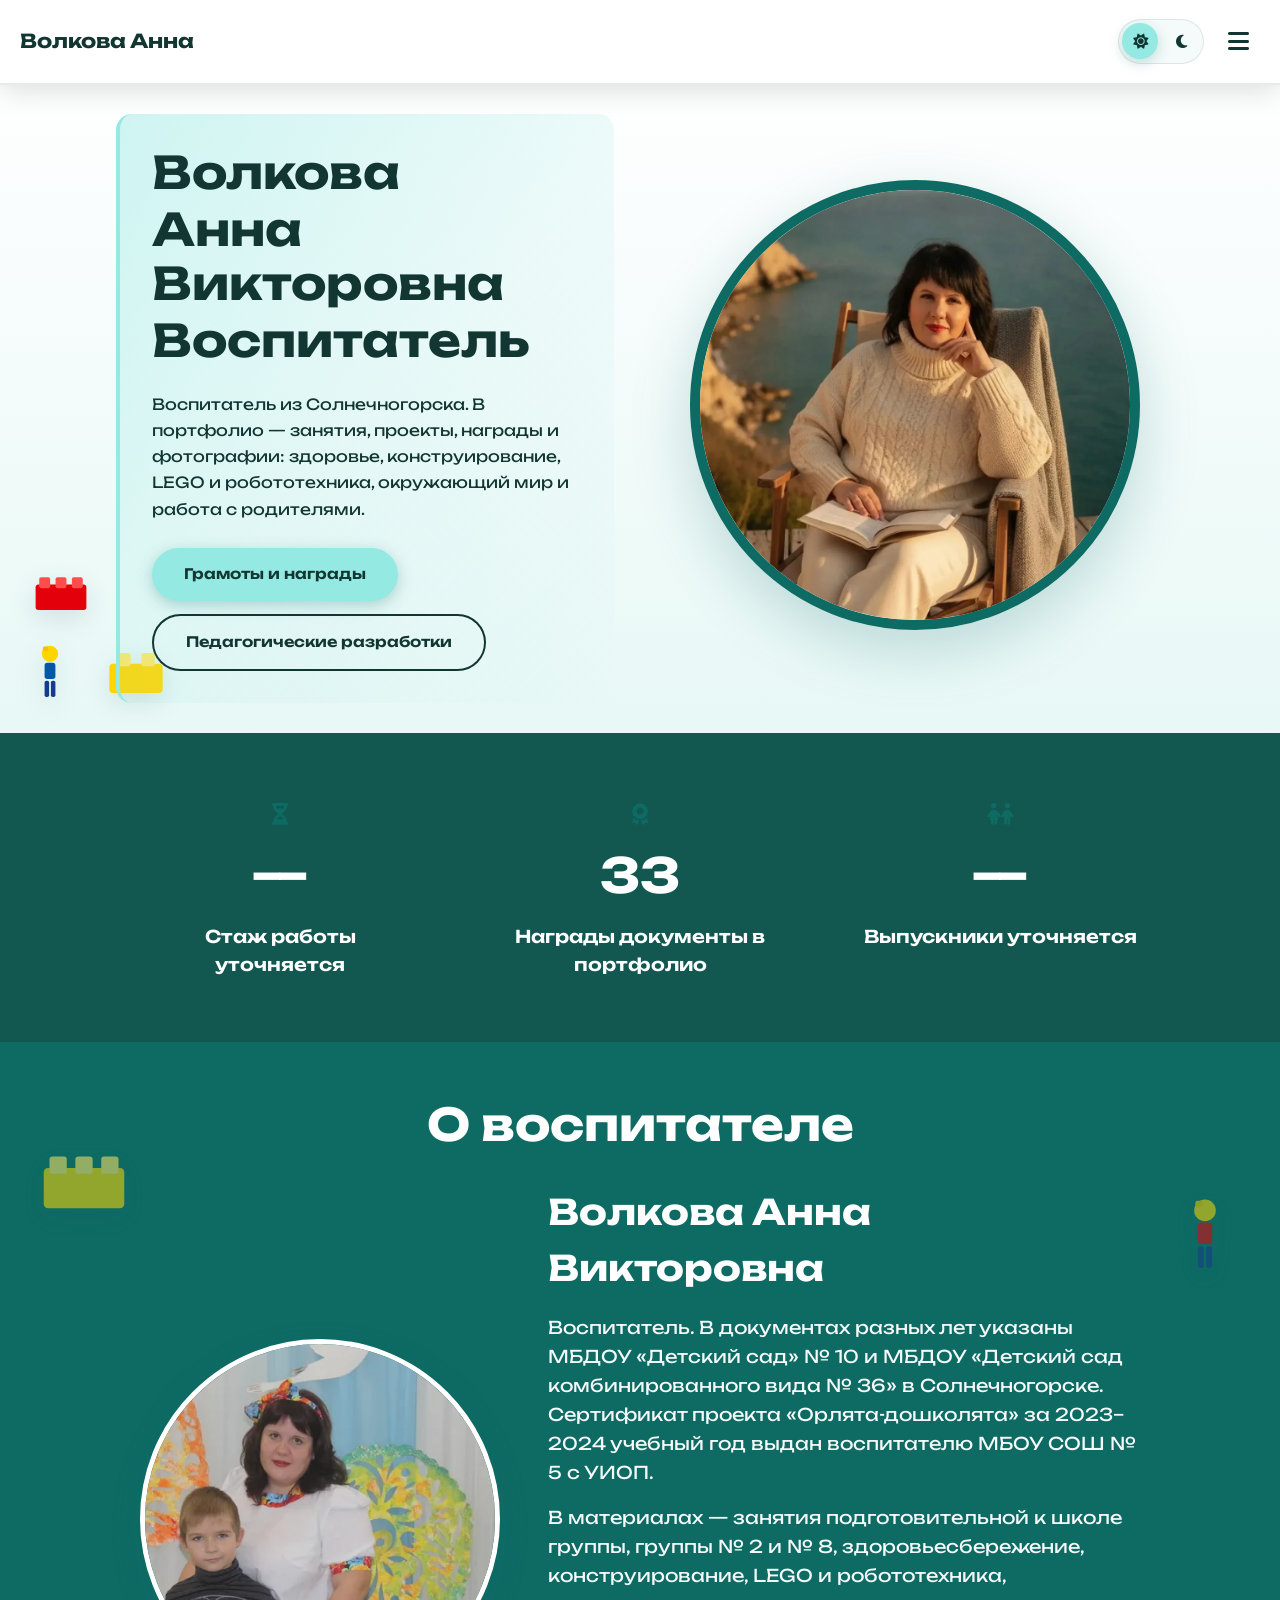
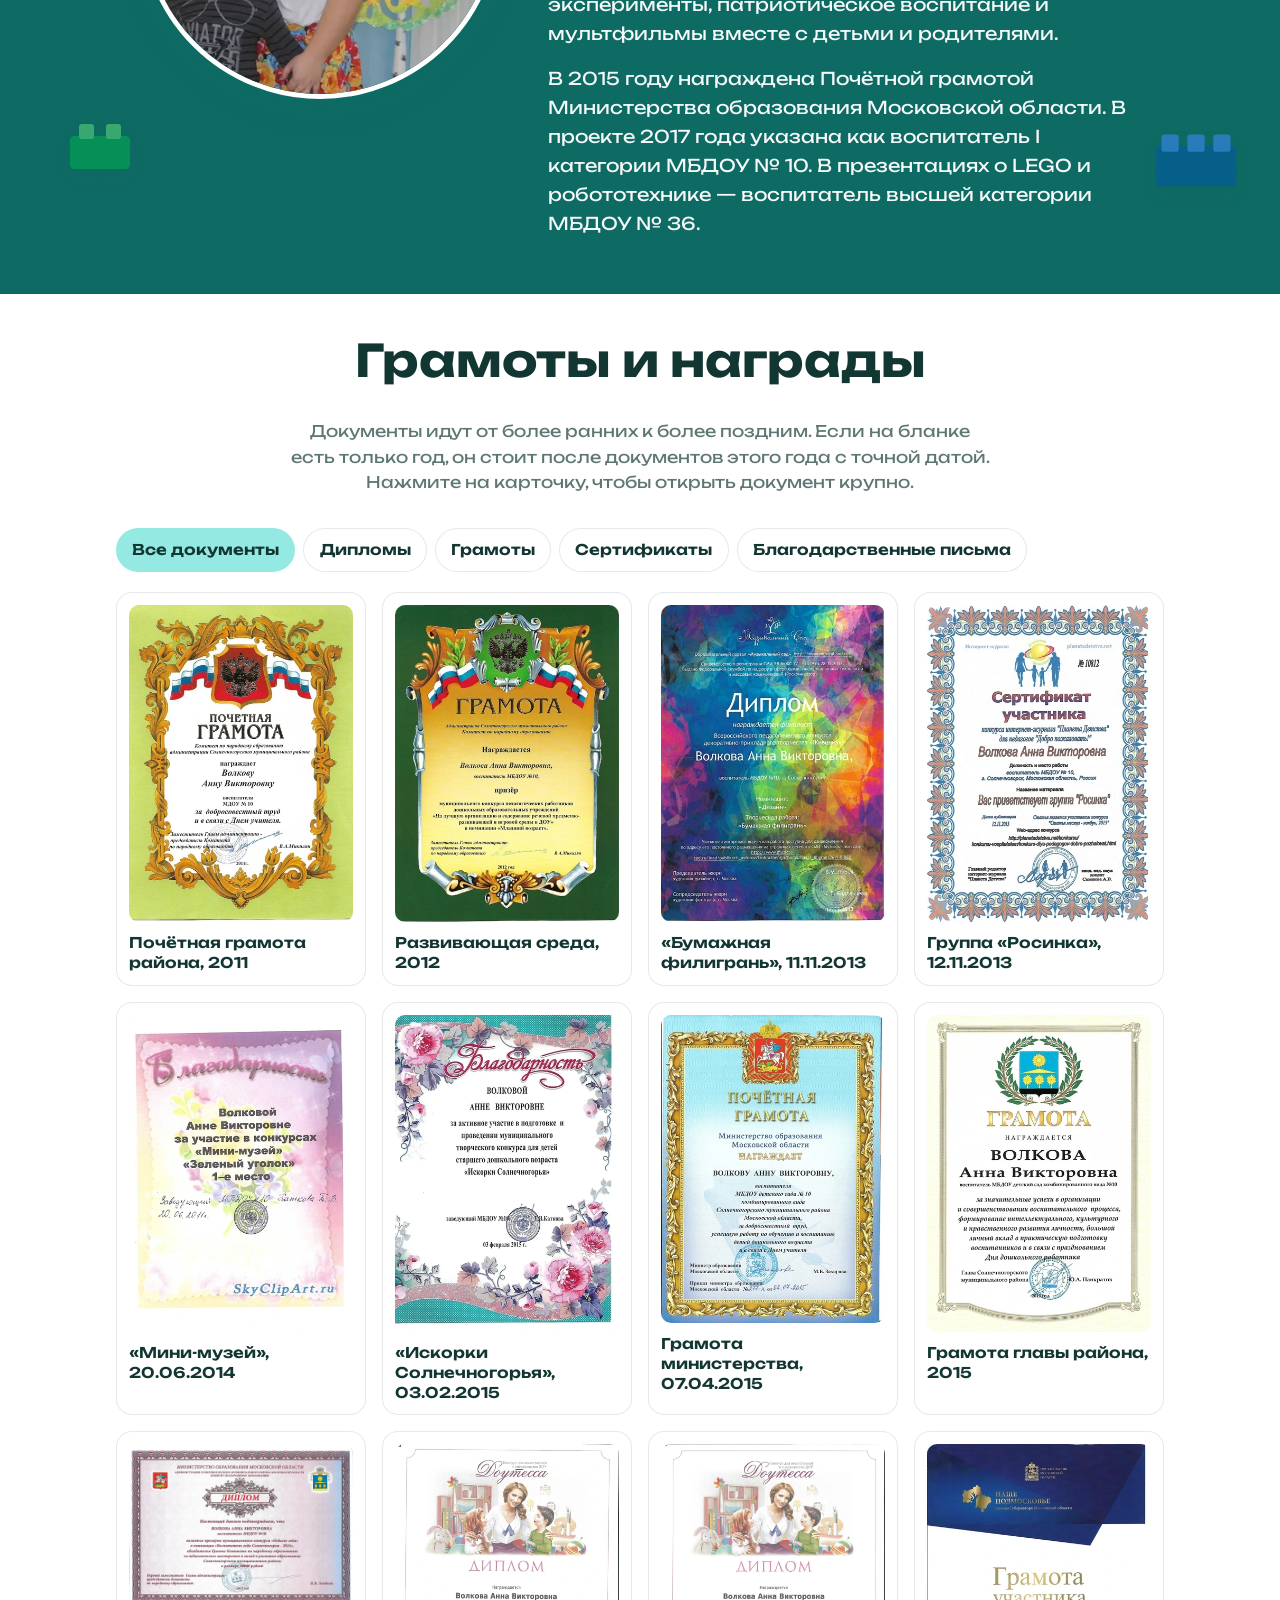
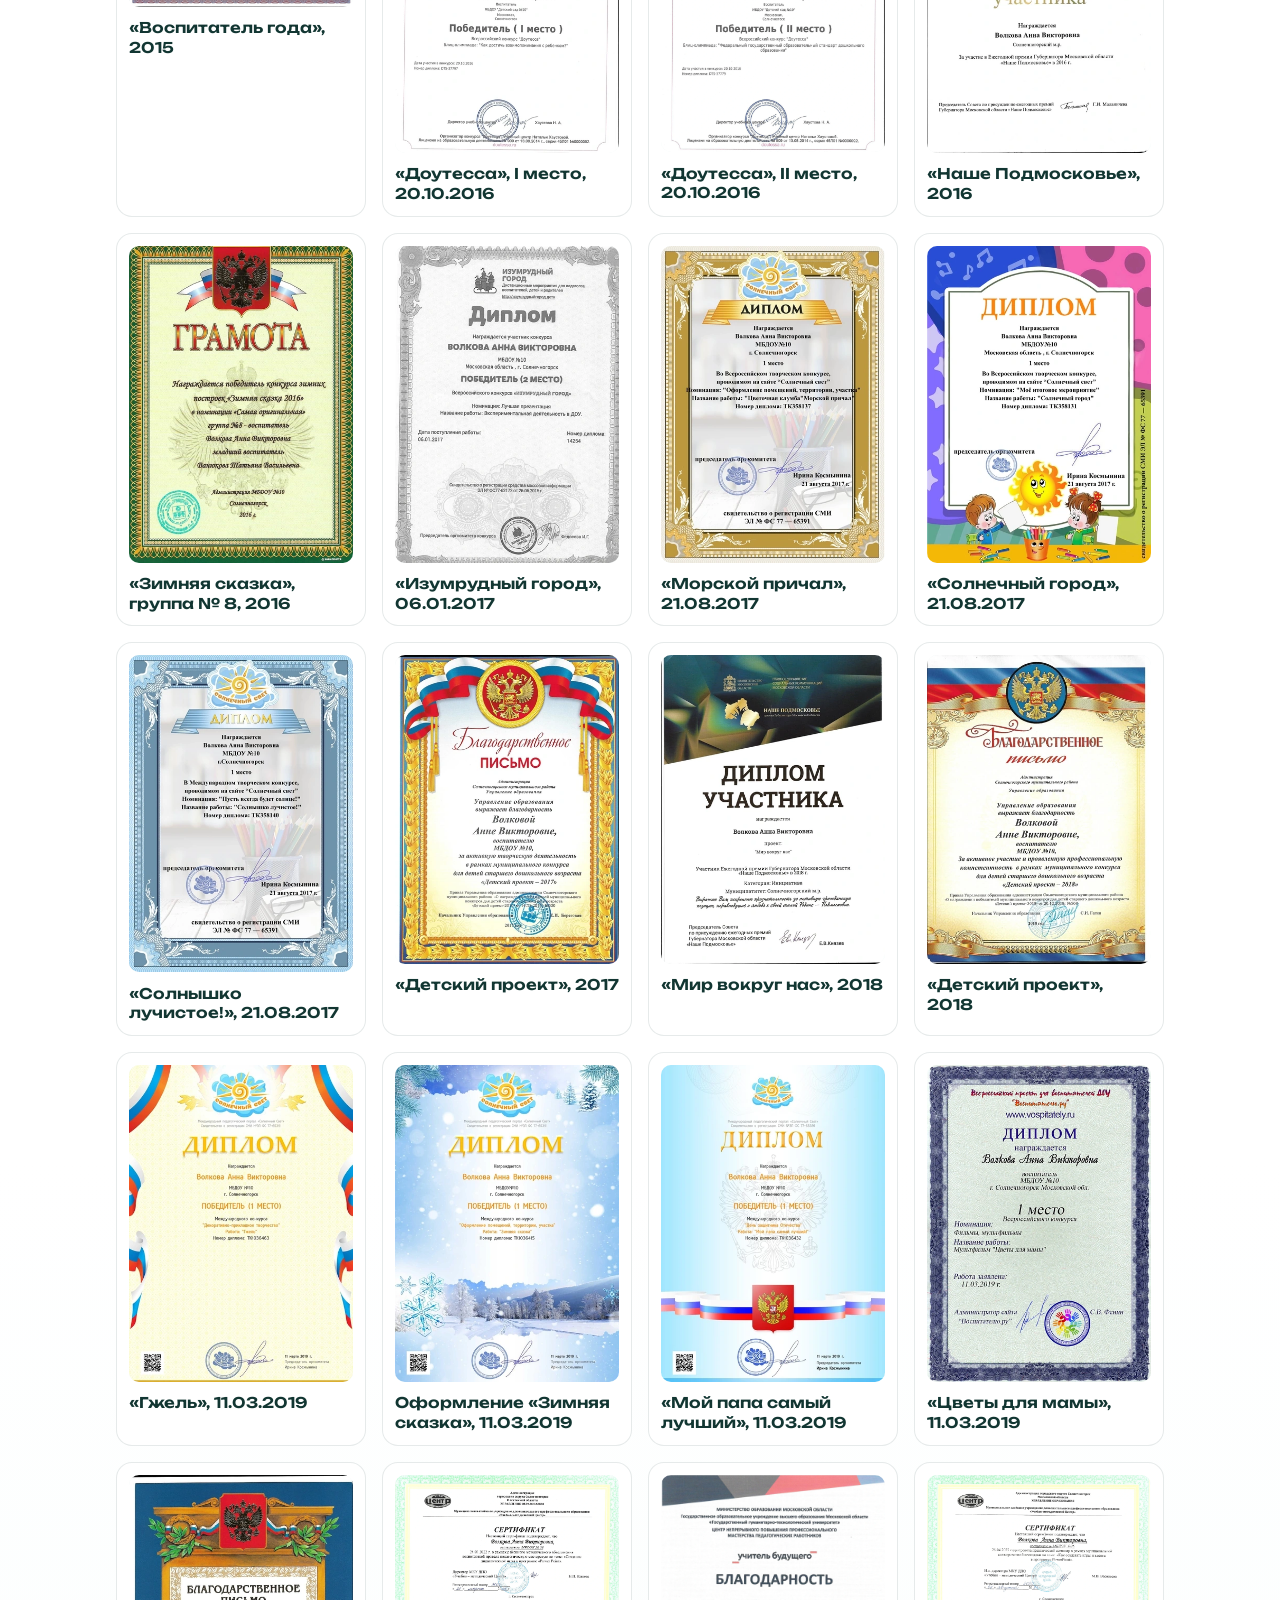
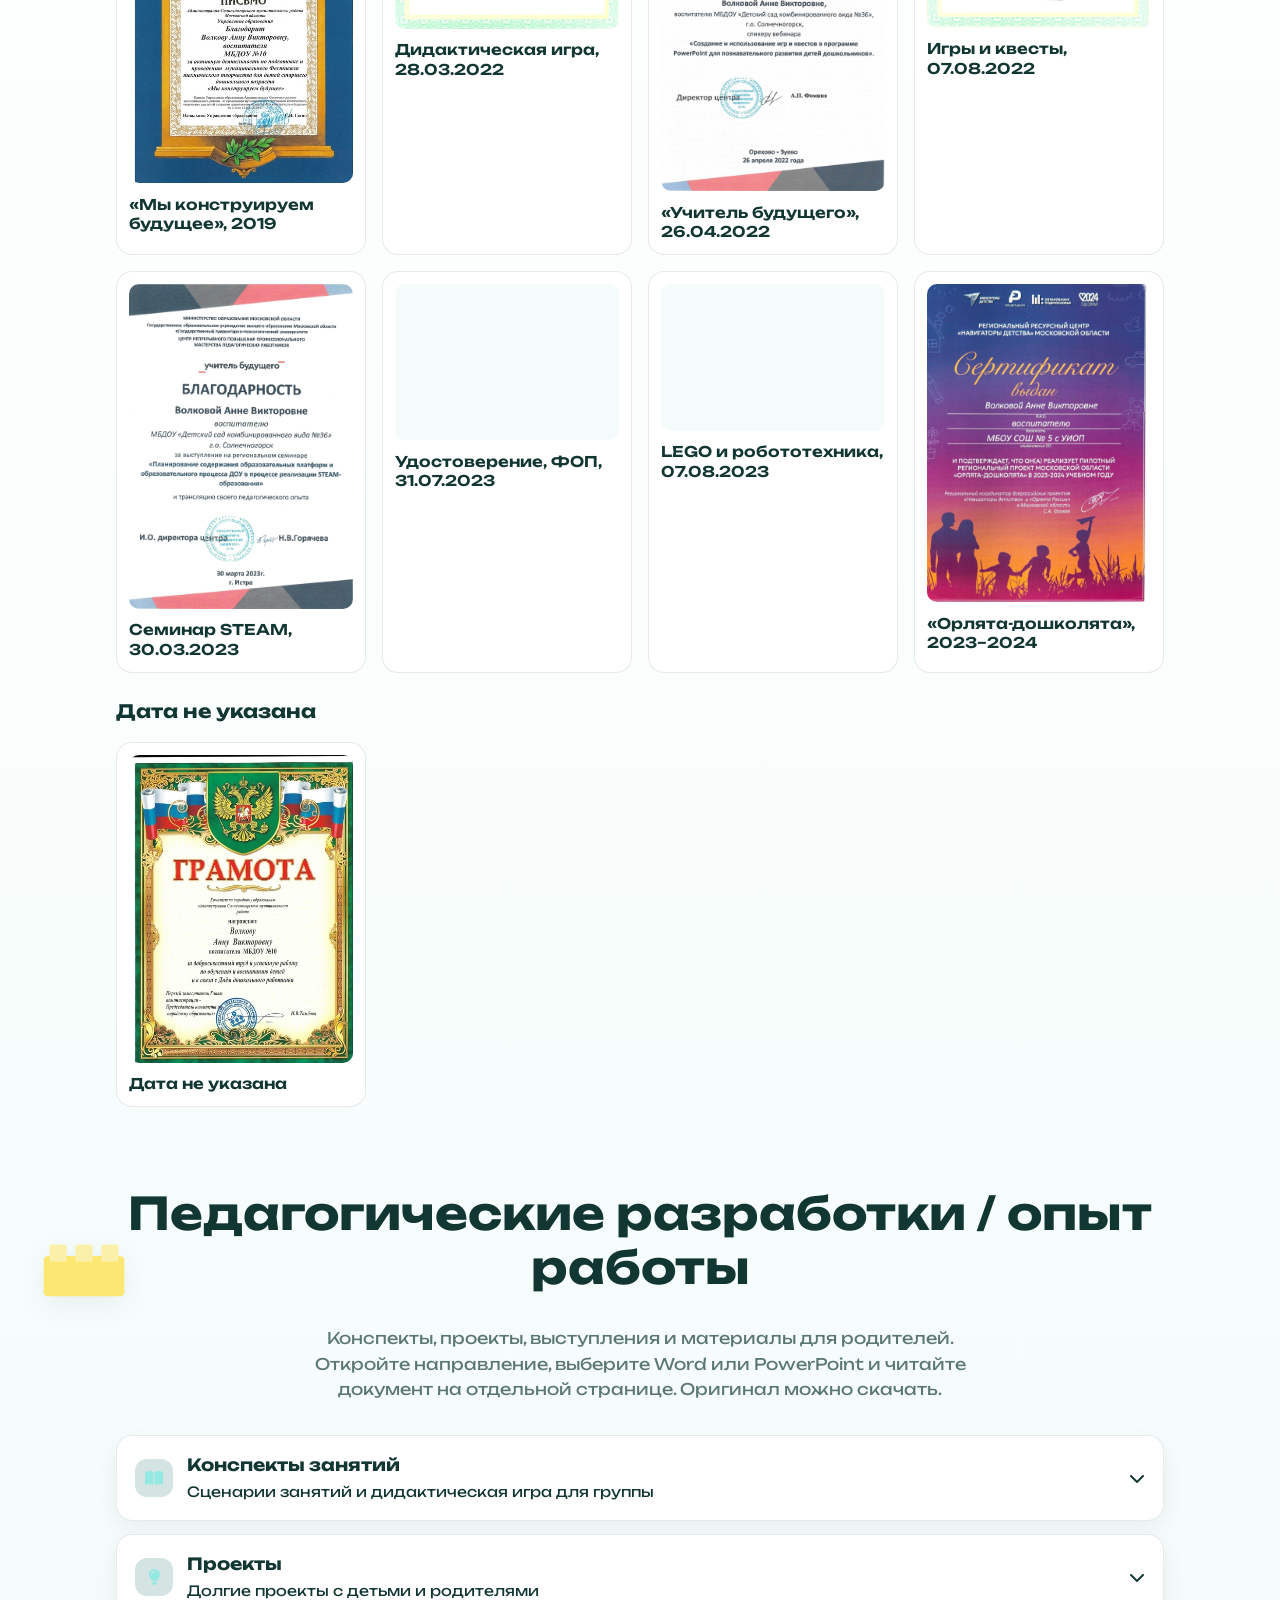
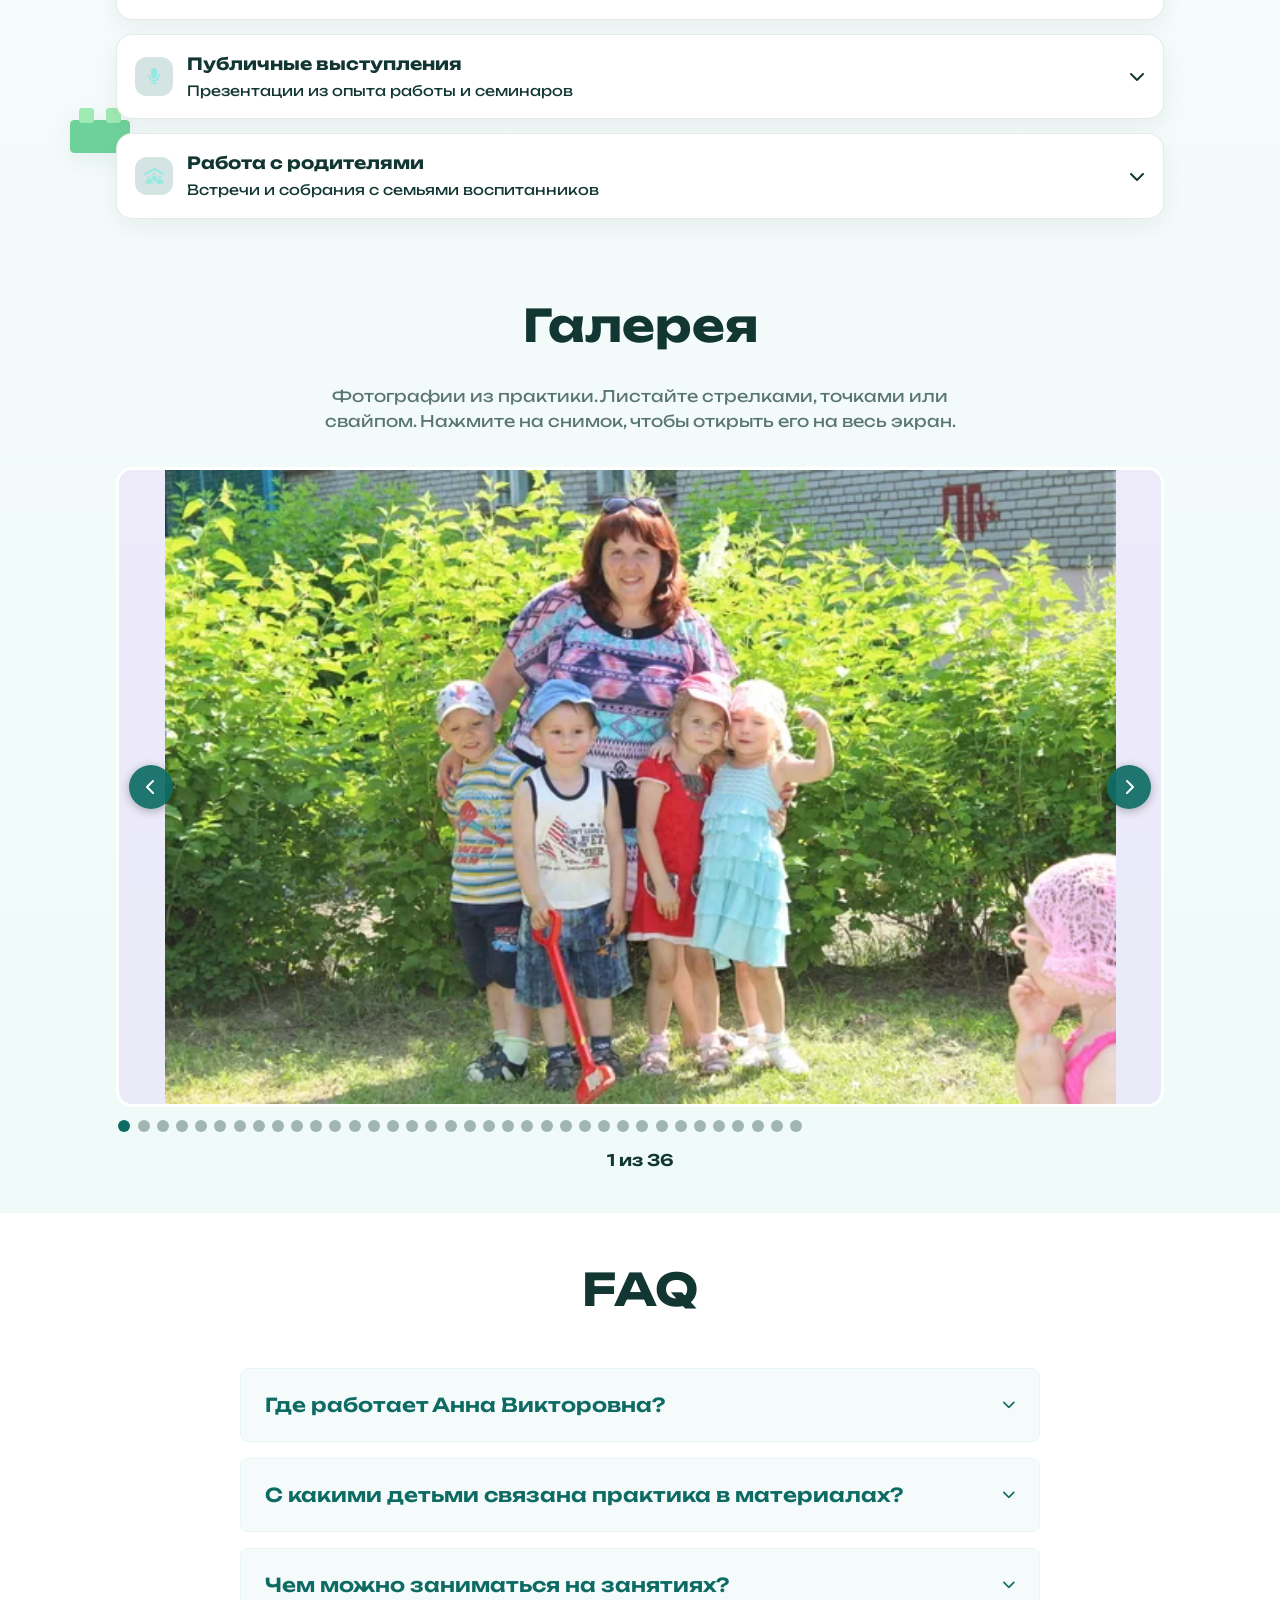
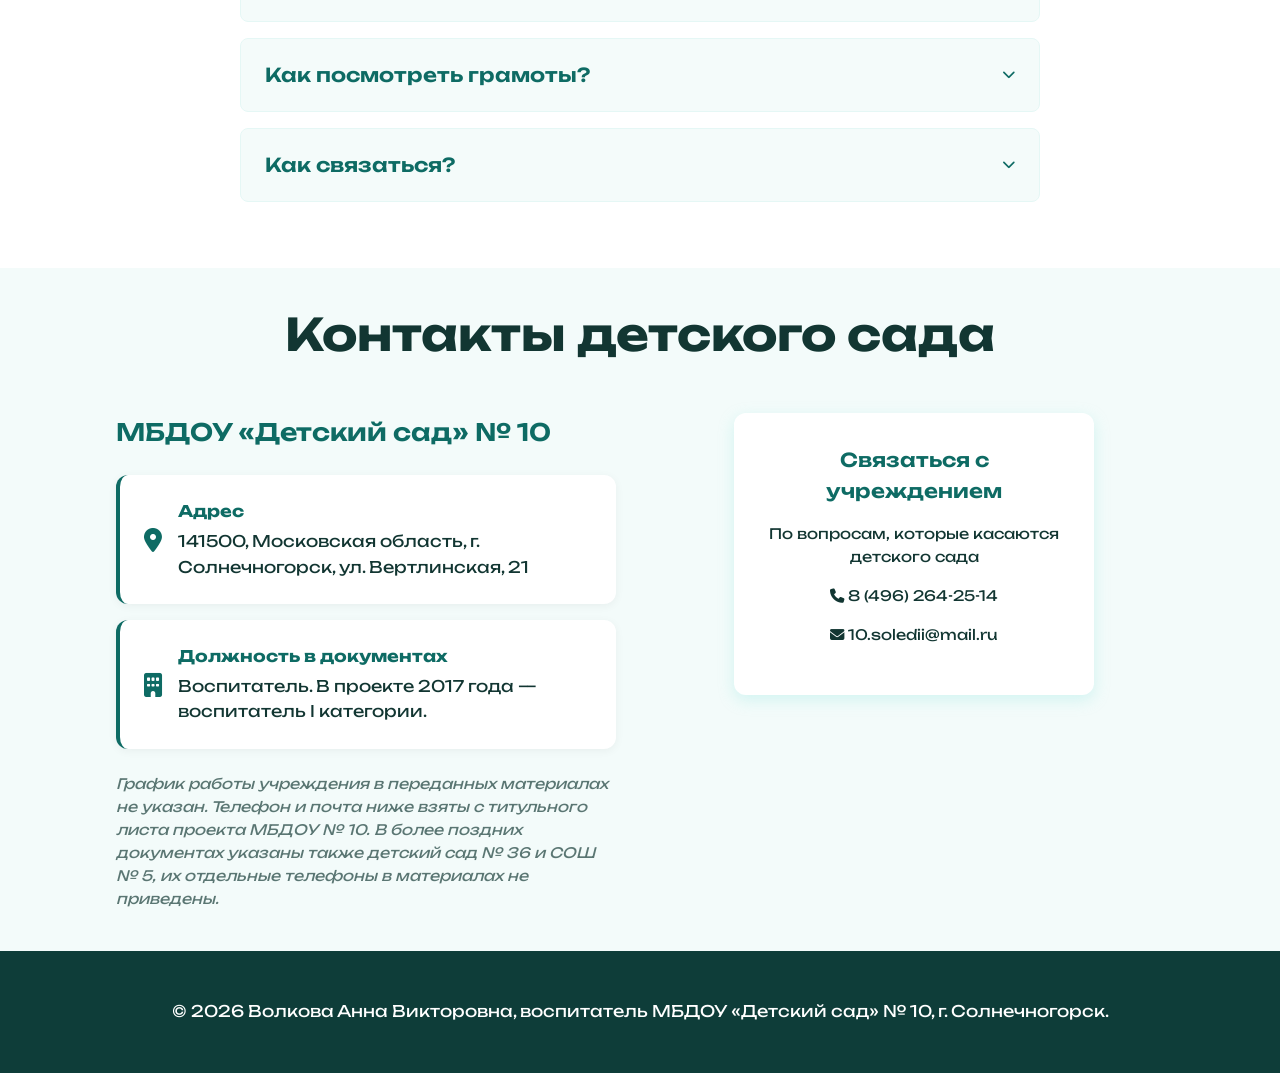
==== commit 870a9850: "Первый коммит перед бэм бэм" ====
--- a/index.html
+++ b/index.html
@@ -4,7 +4,7 @@
     <meta charset="UTF-8">
     <meta name="viewport" content="width=device-width, initial-scale=1.0, viewport-fit=cover">
     <title>Воспитатель Волкова Анна Викторовна</title>
-    <meta name="description" content="Портфолио воспитателя Волковой Анны Викторовны: МБДОУ «Детский сад» № 10, г. Солнечногорск. Занятия, проекты, грамоты и фотографии.">
+    <meta name="description" content="Портфолио воспитателя Волковой Анны Викторовны: занятия, проекты, грамоты, сертификаты и фотографии. Солнечногорск.">
     <meta name="keywords" content="воспитатель, детский сад, Волкова Анна Викторовна, МБДОУ № 10, Солнечногорск">
     <meta name="author" content="Волкова Анна Викторовна">
     <meta name="theme-color" content="#f4fbfa">
@@ -71,16 +71,13 @@
             <nav class="site-header__nav" aria-label="Основная навигация">
                 <a href="#main-content" class="site-header__logo">Волкова Анна</a>
                 <ul class="site-header__list" id="primary-nav">
-                    <li><a href="#about">О педагоге</a></li>
-                    <li><a href="#services">Направления</a></li>
-                    <li class="site-header__dropdown">
-                        <a href="#gallery" aria-haspopup="true" aria-expanded="false" aria-controls="menu-projects">Материалы <i class="fas fa-chevron-down" aria-hidden="true"></i></a>
-                        <ul class="site-header__submenu" id="menu-projects" role="menu">
-                            <li role="none"><a href="#gallery" role="menuitem">Фотографии</a></li>
-                            <li role="none"><a href="#awards" role="menuitem">Грамоты и дипломы</a></li>
-                        </ul>
-                    </li>
-                    <li><a href="#faq">Вопросы</a></li>
+                    <li><a href="#intro">Введение</a></li>
+                    <li><a href="#stats">Статистика</a></li>
+                    <li><a href="#about">О воспитателе</a></li>
+                    <li><a href="#awards">Грамоты и награды</a></li>
+                    <li><a href="#materials" class="site-header__link--long">Педагогические разработки / опыт работы</a></li>
+                    <li><a href="#gallery">Галерея</a></li>
+                    <li><a href="#faq">FAQ</a></li>
                     <li class="site-header__item--cta-mobile"><a href="#contact" class="site-header__cta">Контакты</a></li>
                 </ul>
                 <div class="theme-switcher" role="group" aria-label="Тема сайта">
@@ -100,7 +97,7 @@
     </header>
 
     <main id="main-content" tabindex="-1">
-    <section class="hero">
+    <section class="hero" id="intro">
         <div class="lego-scene lego-scene--hero" aria-hidden="true">
             <svg class="lego-scene__piece lego-scene__piece--brick-red" viewBox="0 0 64 48" focusable="false"><rect x="4" y="16" width="56" height="28" rx="3" fill="#E3000B"/><rect x="8" y="8" width="12" height="12" rx="2" fill="#FF4D4D"/><rect x="26" y="8" width="12" height="12" rx="2" fill="#FF4D4D"/><rect x="44" y="8" width="12" height="12" rx="2" fill="#FF4D4D"/></svg>
             <svg class="lego-scene__piece lego-scene__piece--brick-yellow" viewBox="0 0 48 40" focusable="false"><rect x="4" y="14" width="40" height="22" rx="3" fill="#FFD500"/><rect x="10" y="6" width="10" height="10" rx="2" fill="#FFE566"/><rect x="28" y="6" width="10" height="10" rx="2" fill="#FFE566"/></svg>
@@ -112,41 +109,40 @@
                     <h1 class="hero__title">
                         <span class="hero__line">Волкова</span>
                         <span class="hero__line">Анна Викторовна</span>
-                        <span class="hero__line">воспитатель детского сада</span>
+                        <span class="hero__line">Воспитатель</span>
                     </h1>
-                    <p class="hero__description">Воспитатель МБДОУ «Детский сад» № 10 комбинированного вида в Солнечногорске. В практике — здоровье, конструирование, окружающий мир, творчество и проекты вместе с детьми и родителями.</p>
+                    <p class="hero__description">Воспитатель из Солнечногорска. В портфолио — занятия, проекты, награды и фотографии: здоровье, конструирование, LEGO и робототехника, окружающий мир и работа с родителями.</p>
                     <div class="hero__actions">
-                        <a href="#awards" class="btn btn--primary">Грамоты и дипломы</a>
-                        <a href="#gallery" class="btn btn--secondary">Фотографии</a>
+                        <a href="#awards" class="btn btn--primary">Грамоты и награды</a>
+                        <a href="#materials" class="btn btn--secondary">Педагогические разработки</a>
                     </div>
                 </div>
                 <div class="hero__media">
                     <div class="hero__figure">
-                        <img src="images/gallery/01.jpg" alt="Волкова Анна Викторовна с детьми на участке детского сада" class="hero__photo" width="600" height="400" fetchpriority="high">
-                    </div>
-                </div>
-            </div>
-        </div>
-    </section>
-
-    <section class="stats">
+                        <img src="images/webp/hero/avatar.webp" alt="Волкова Анна Викторовна" class="hero__photo" width="1401" height="1920" fetchpriority="high">
+                    </div>
+                </div>
+            </div>
+        </div>
+    </section>
+
+    <section class="stats" id="stats">
         <div class="layout__container">
             <div class="stats__grid">
                 <div class="stats__item">
-                    <div class="stats__value">№ 10</div>
-                    <div class="stats__label"><span class="stats__label-accent">Детский сад</span> Солнечногорск</div>
+                    <div class="stats__icon" aria-hidden="true"><i class="fas fa-hourglass-half"></i></div>
+                    <div class="stats__value" id="statExperience">—</div>
+                    <div class="stats__label"><span class="stats__label-accent">Стаж работы</span> уточняется</div>
                 </div>
                 <div class="stats__item">
-                    <div class="stats__value">I</div>
-                    <div class="stats__label"><span class="stats__label-accent">Категория</span> в проекте 2017 г.</div>
+                    <div class="stats__icon" aria-hidden="true"><i class="fas fa-award"></i></div>
+                    <div class="stats__value" id="statAwards" data-count-awards>33</div>
+                    <div class="stats__label"><span class="stats__label-accent">Награды</span> документы в портфолио</div>
                 </div>
                 <div class="stats__item">
-                    <div class="stats__value">2 и 8</div>
-                    <div class="stats__label"><span class="stats__label-accent">Группы</span> в материалах</div>
-                </div>
-                <div class="stats__item">
-                    <div class="stats__value">2015</div>
-                    <div class="stats__label"><span class="stats__label-accent">Грамота</span> министерства</div>
+                    <div class="stats__icon" aria-hidden="true"><i class="fas fa-children"></i></div>
+                    <div class="stats__value" id="statGraduates">—</div>
+                    <div class="stats__label"><span class="stats__label-accent">Выпускники</span> уточняется</div>
                 </div>
             </div>
         </div>
@@ -162,224 +158,401 @@
         <div class="layout__container">
             <h2 class="section__title">О воспитателе</h2>
             <div class="about__profile">
-                <img src="images/gallery/06.jpg" alt="Волкова Анна Викторовна на празднике в детском саду" class="about__photo" width="600" height="400" loading="lazy" decoding="async">
+                <img src="images/webp/gallery/g06.webp" alt="Волкова Анна Викторовна на празднике в детском саду" class="about__photo" width="600" height="400" loading="lazy" decoding="async">
                 <div class="about__bio">
                     <h3 class="about__name">Волкова Анна Викторовна</h3>
-                    <p>Воспитатель МБДОУ «Детский сад» № 10 комбинированного вида Солнечногорского муниципального района Московской области.</p>
-                    <p>В материалах — занятия с детьми подготовительной к школе группы и работа в группах № 2 и № 8. Среди направлений: здоровьесбережение, конструирование, экспериментальная деятельность, патриотическое воспитание и создание мультфильмов вместе с детьми и родителями.</p>
-                    <p>В 2015 году награждена Почётной грамотой Министерства образования Московской области. В авторском проекте 2017 года указана как воспитатель I категории.</p>
-                </div>
-            </div>
-        </div>
-    </section>
-
-    <section id="services" class="services">
-        <div class="services__inner">
-            <div class="services__header">
-                <h2 class="services__title">Направления работы</h2>
-                <p class="services__lead">Темы собраны из конспектов, презентаций и проектов. Нажмите на направление, чтобы прочитать, что именно есть в материалах.</p>
-            </div>
-            <div class="services__subjects-wrap">
-                <div class="services__subjects">
-                    <button type="button" class="services__subject" data-subject="Здоровье" data-text="В опыте групп № 2 и № 8: физкультурные занятия, подвижные игры, утренняя гимнастика и гимнастика пробуждения, пальчиковая и дыхательная гимнастика, гимнастика для глаз, недели здоровья и совместная утренняя гимнастика с родителями.">
-                        <i class="fas fa-heart" aria-hidden="true"></i>
-                        <span>Здоровье</span>
-                    </button>
-                    <button type="button" class="services__subject" data-subject="Конструирование" data-text="Конспекты для подготовительной к школе группы, дети 6–7 лет: «Парк развлечений» и «Солнечный город». Занятия групповые, с элементами конструирования и экологического воспитания, по ФГОС.">
-                        <i class="fas fa-cubes" aria-hidden="true"></i>
-                        <span>Конструирование</span>
-                    </button>
-                    <button type="button" class="services__subject" data-subject="Окружающий мир" data-text="Дидактическая игра «Найди тень», занятие «Прогулка в весенний лес», презентация об интерактивном оборудовании на занятиях по экспериментальной деятельности и материал «Играем вместе с детьми. Кукольный салон моды».">
-                        <i class="fas fa-seedling" aria-hidden="true"></i>
-                        <span>Окружающий мир</span>
-                    </button>
-                    <button type="button" class="services__subject" data-subject="Мультфильмы" data-text="Проект 2017 года «Создание мультфильма как способ развития познавательных и творческих способностей детей дошкольного возраста». Дети вместе с воспитателем и родителями придумывают героев, делают декорации и озвучивают мультфильмы.">
-                        <i class="fas fa-film" aria-hidden="true"></i>
-                        <span>Мультфильмы</span>
-                    </button>
-                    <button type="button" class="services__subject" data-subject="Патриотическое воспитание" data-text="Проект «Никто не забыт, ничто не забыто»: совместная работа воспитателей, детей и родителей и выставка детского творчества ко Дню Победы.">
-                        <i class="fas fa-ribbon" aria-hidden="true"></i>
-                        <span>Память</span>
-                    </button>
-                    <button type="button" class="services__subject" data-subject="Работа с семьёй" data-text="Родительское собрание «Скоро в школу», информационные уголки, фотовыставка «Моя спортивная семья» и другие совместные формы, описанные в материалах недель здоровья и проектов.">
+                    <p>Воспитатель. В документах разных лет указаны МБДОУ «Детский сад» № 10 и МБДОУ «Детский сад комбинированного вида № 36» в Солнечногорске. Сертификат проекта «Орлята-дошколята» за 2023–2024 учебный год выдан воспитателю МБОУ СОШ № 5 с УИОП.</p>
+                    <p>В материалах — занятия подготовительной к школе группы, группы № 2 и № 8, здоровьесбережение, конструирование, LEGO и робототехника, эксперименты, патриотическое воспитание и мультфильмы вместе с детьми и родителями.</p>
+                    <p>В 2015 году награждена Почётной грамотой Министерства образования Московской области. В проекте 2017 года указана как воспитатель I категории МБДОУ № 10. В презентациях о LEGO и робототехнике — воспитатель высшей категории МБДОУ № 36.</p>
+                </div>
+            </div>
+        </div>
+    </section>
+
+        <section id="awards" class="awards">
+        <div class="layout__container">
+            <h2 class="section__title">Грамоты и награды</h2>
+            <p class="section__lead">Документы идут от более ранних к более поздним. Если на бланке есть только год, он стоит после документов этого года с точной датой. Нажмите на карточку, чтобы открыть документ крупно.</p>
+            <div class="awards__filters" role="toolbar" aria-label="Фильтр документов">
+                <button type="button" class="awards__filter is-active" data-filter="all" aria-pressed="true">Все документы</button>
+                <button type="button" class="awards__filter" data-filter="diploma" aria-pressed="false">Дипломы</button>
+                <button type="button" class="awards__filter" data-filter="gramota" aria-pressed="false">Грамоты</button>
+                <button type="button" class="awards__filter" data-filter="certificate" aria-pressed="false">Сертификаты</button>
+                <button type="button" class="awards__filter" data-filter="thanks" aria-pressed="false">Благодарственные письма</button>
+            </div>
+            <div class="awards__grid" id="awardsGrid" data-lightbox>
+                <button type="button" class="awards__card" data-award data-type="gramota" data-full="images/webp/awards/23.webp" data-title="Почётная грамота, 2011" data-desc="Комитет по народному образованию администрации Солнечногорского муниципального района. За добросовестный труд, к Дню учителя. В подписи указан 2011 год.">
+                    <img src="images/webp/awards/23.webp" alt="Почётная грамота комитета по народному образованию, 2011 год" loading="lazy" decoding="async">
+                    <span class="awards__caption">Почётная грамота района, 2011</span>
+                </button>
+                <button type="button" class="awards__card" data-award data-type="gramota" data-full="images/webp/awards/17.webp" data-title="Призёр муниципального конкурса, 2012" data-desc="Конкурс «На лучшую организацию и содержание речевой предметно-развивающей и игровой среды в ДОУ», номинация «Младший возраст».">
+                    <img src="images/webp/awards/17.webp" alt="Грамота призёра конкурса развивающей среды, 2012 год" loading="lazy" decoding="async">
+                    <span class="awards__caption">Развивающая среда, 2012</span>
+                </button>
+                <button type="button" class="awards__card" data-award data-type="diploma" data-full="images/webp/awards/18.webp" data-title="«Бумажная филигрань», 2013" data-desc="Финалист всероссийского конкурса «Живинка», номинация «Дизайн». Портал «Музыкальный сад», 11.11.2013.">
+                    <img src="images/webp/awards/18.webp" alt="Диплом финалиста конкурса «Живинка» за работу «Бумажная филигрань», 11.11.2013" loading="lazy" decoding="async">
+                    <span class="awards__caption">«Бумажная филигрань», 11.11.2013</span>
+                </button>
+                <button type="button" class="awards__card" data-award data-type="certificate" data-full="images/webp/awards/19.webp" data-title="Группа «Росинка», 2013" data-desc="Сертификат участника конкурса «Добро пожаловать!» интернет-журнала «Планета Детства». Публикация 12.11.2013.">
+                    <img src="images/webp/awards/19.webp" alt="Сертификат участника конкурса «Добро пожаловать!» за материал о группе «Росинка», 12.11.2013" loading="lazy" decoding="async">
+                    <span class="awards__caption">Группа «Росинка», 12.11.2013</span>
+                </button>
+                <button type="button" class="awards__card" data-award data-type="thanks" data-full="images/webp/awards/20.webp" data-title="«Мини-музей» и «Зелёный уголок», 2014" data-desc="Благодарность заведующего МБДОУ № 10 за 1-е место в конкурсах. 20 июня 2014 г.">
+                    <img src="images/webp/awards/20.webp" alt="Благодарность за 1-е место в конкурсах «Мини-музей» и «Зелёный уголок», 20.06.2014" loading="lazy" decoding="async">
+                    <span class="awards__caption">«Мини-музей», 20.06.2014</span>
+                </button>
+                <button type="button" class="awards__card" data-award data-type="thanks" data-full="images/webp/awards/21.webp" data-title="«Искорки Солнечногорья», 2015" data-desc="Благодарность заведующего МБДОУ № 10 за подготовку и проведение муниципального творческого конкурса. 3 февраля 2015 г.">
+                    <img src="images/webp/awards/21.webp" alt="Благодарность за конкурс «Искорки Солнечногорья», 03.02.2015" loading="lazy" decoding="async">
+                    <span class="awards__caption">«Искорки Солнечногорья», 03.02.2015</span>
+                </button>
+                <button type="button" class="awards__card" data-award data-type="gramota" data-full="images/webp/awards/13.webp" data-title="Почётная грамота Министерства образования Московской области" data-desc="За добросовестный труд и успешную работу по обучению и воспитанию детей. Приказ от 07.04.2015, к Дню учителя.">
+                    <img src="images/webp/awards/13.webp" alt="Почётная грамота Министерства образования Московской области, 07.04.2015" loading="lazy" decoding="async">
+                    <span class="awards__caption">Грамота министерства, 07.04.2015</span>
+                </button>
+                <button type="button" class="awards__card" data-award data-type="gramota" data-full="images/webp/awards/22.webp" data-title="Грамота главы Солнечногорского района, 2015" data-desc="За успехи в организации воспитательного процесса и личный вклад в подготовку воспитанников. Ко Дню дошкольного работника. На документе указан 2015 год.">
+                    <img src="images/webp/awards/22.webp" alt="Грамота главы Солнечногорского муниципального района, 2015 год" loading="lazy" decoding="async">
+                    <span class="awards__caption">Грамота главы района, 2015</span>
+                </button>
+                <button type="button" class="awards__card" data-award data-type="diploma" data-full="images/webp/awards/vospitatel-goda.webp" data-title="Диплом «Воспитатель года Солнечногорья»" data-desc="Призёр муниципального конкурса «Педагог года» в номинации «Воспитатель года Солнечногорья — 2016», грант Комитета по народному образованию. На документе указан 2015 год.">
+                    <img src="images/webp/awards/vospitatel-goda.webp" alt="Диплом призёра конкурса «Воспитатель года Солнечногорья», 2015 год" loading="lazy" decoding="async">
+                    <span class="awards__caption">«Воспитатель года», 2015</span>
+                </button>
+                <button type="button" class="awards__card" data-award data-type="diploma" data-full="images/webp/awards/08.webp" data-title="«Доутесса», I место, 2016" data-desc="I место, блиц-олимпиада «Как достичь взаимопонимания с ребёнком?». Дата участия 20.10.2016.">
+                    <img src="images/webp/awards/08.webp" alt="Диплом I места конкурса «Доутесса», 20.10.2016" loading="lazy" decoding="async">
+                    <span class="awards__caption">«Доутесса», I место, 20.10.2016</span>
+                </button>
+                <button type="button" class="awards__card" data-award data-type="diploma" data-full="images/webp/awards/doutessa-fgos.webp" data-title="«Доутесса», II место, 2016" data-desc="Блиц-олимпиада «Федеральный государственный образовательный стандарт дошкольного образования». Дата участия 20.10.2016. Номер диплома DTS-37779. Это другой диплом, не дубликат I места.">
+                    <img src="images/webp/awards/doutessa-fgos.webp" alt="Диплом II места конкурса «Доутесса» по ФГОС дошкольного образования, 20.10.2016" loading="lazy" decoding="async">
+                    <span class="awards__caption">«Доутесса», II место, 20.10.2016</span>
+                </button>
+                <button type="button" class="awards__card" data-award data-type="gramota" data-full="images/webp/awards/12.webp" data-title="Грамота участника «Наше Подмосковье», 2016" data-desc="Ежегодная премия Губернатора Московской области «Наше Подмосковье», Солнечногорский район. Указан 2016 год.">
+                    <img src="images/webp/awards/12.webp" alt="Грамота участника премии «Наше Подмосковье», 2016 год" loading="lazy" decoding="async">
+                    <span class="awards__caption">«Наше Подмосковье», 2016</span>
+                </button>
+                <button type="button" class="awards__card" data-award data-type="gramota" data-full="images/webp/awards/16.webp" data-title="«Зимняя сказка», 2016" data-desc="Победитель конкурса зимних построек в номинации «Самая оригинальная», группа № 8. Указан 2016 год.">
+                    <img src="images/webp/awards/16.webp" alt="Грамота победителя конкурса зимних построек «Зимняя сказка 2016», группа № 8" loading="lazy" decoding="async">
+                    <span class="awards__caption">«Зимняя сказка», группа № 8, 2016</span>
+                </button>
+                <button type="button" class="awards__card" data-award data-type="diploma" data-full="images/webp/awards/15.webp" data-title="«Изумрудный город», 2 место" data-desc="2 место во всероссийском конкурсе. Номинация «Лучшая презентация», работа «Экспериментальная деятельность в ДОУ». Работа от 06.01.2017.">
+                    <img src="images/webp/awards/15.webp" alt="Диплом 2 места конкурса «Изумрудный город» за презентацию об экспериментальной деятельности" loading="lazy" decoding="async">
+                    <span class="awards__caption">«Изумрудный город», 06.01.2017</span>
+                </button>
+                <button type="button" class="awards__card" data-award data-type="diploma" data-full="images/webp/awards/01.webp" data-title="«Цветочная клумба „Морской причал“», 2017" data-desc="1 место всероссийского конкурса «Солнечный свет». Номинация «Оформление помещений, территории, участка». 21 августа 2017 г.">
+                    <img src="images/webp/awards/01.webp" alt="Диплом 1 места за работу «Цветочная клумба Морской причал», 21.08.2017" loading="lazy" decoding="async">
+                    <span class="awards__caption">«Морской причал», 21.08.2017</span>
+                </button>
+                <button type="button" class="awards__card" data-award data-type="diploma" data-full="images/webp/awards/02.webp" data-title="«Солнечный город», 2017" data-desc="1 место всероссийского конкурса «Солнечный свет». Номинация «Моё итоговое мероприятие». 21 августа 2017 г.">
+                    <img src="images/webp/awards/02.webp" alt="Диплом 1 места за итоговое мероприятие «Солнечный город», 21.08.2017" loading="lazy" decoding="async">
+                    <span class="awards__caption">«Солнечный город», 21.08.2017</span>
+                </button>
+                <button type="button" class="awards__card" data-award data-type="diploma" data-full="images/webp/awards/04.webp" data-title="«Солнышко лучистое!», 2017" data-desc="1 место международного конкурса «Солнечный свет». Номинация «Пусть всегда будет солнце!». 21 августа 2017 г.">
+                    <img src="images/webp/awards/04.webp" alt="Диплом 1 места за работу «Солнышко лучистое!», 21.08.2017" loading="lazy" decoding="async">
+                    <span class="awards__caption">«Солнышко лучистое!», 21.08.2017</span>
+                </button>
+                <button type="button" class="awards__card" data-award data-type="thanks" data-full="images/webp/awards/10.webp" data-title="Благодарственное письмо, 2017" data-desc="Управление образования. За активную творческую деятельность в конкурсе «Детский проект — 2017».">
+                    <img src="images/webp/awards/10.webp" alt="Благодарственное письмо управления образования за конкурс «Детский проект — 2017»" loading="lazy" decoding="async">
+                    <span class="awards__caption">«Детский проект», 2017</span>
+                </button>
+                <button type="button" class="awards__card" data-award data-type="diploma" data-full="images/webp/awards/24.webp" data-title="Диплом участника «Наше Подмосковье», 2018" data-desc="Проект «Мир вокруг нас», категория «Инициатива», Солнечногорский район. Указан 2018 год.">
+                    <img src="images/webp/awards/24.webp" alt="Диплом участника премии «Наше Подмосковье» за проект «Мир вокруг нас», 2018 год" loading="lazy" decoding="async">
+                    <span class="awards__caption">«Мир вокруг нас», 2018</span>
+                </button>
+                <button type="button" class="awards__card" data-award data-type="thanks" data-full="images/webp/awards/11.webp" data-title="Благодарственное письмо, 2018" data-desc="За активное участие и профессиональную компетентность в конкурсе «Детский проект — 2018».">
+                    <img src="images/webp/awards/11.webp" alt="Благодарственное письмо за конкурс «Детский проект — 2018»" loading="lazy" decoding="async">
+                    <span class="awards__caption">«Детский проект», 2018</span>
+                </button>
+                <button type="button" class="awards__card" data-award data-type="diploma" data-full="images/webp/awards/03.webp" data-title="«Гжель», 2019" data-desc="1 место международного конкурса «Декоративно-прикладное творчество» портала «Солнечный свет». 11 марта 2019 г.">
+                    <img src="images/webp/awards/03.webp" alt="Диплом 1 места за работу «Гжель», 11.03.2019" loading="lazy" decoding="async">
+                    <span class="awards__caption">«Гжель», 11.03.2019</span>
+                </button>
+                <button type="button" class="awards__card" data-award data-type="diploma" data-full="images/webp/awards/06.webp" data-title="«Зимняя сказка», 2019" data-desc="1 место международного конкурса «Оформление помещений, территории, участка». 11 марта 2019 г.">
+                    <img src="images/webp/awards/06.webp" alt="Диплом 1 места за оформление «Зимняя сказка», 11.03.2019" loading="lazy" decoding="async">
+                    <span class="awards__caption">Оформление «Зимняя сказка», 11.03.2019</span>
+                </button>
+                <button type="button" class="awards__card" data-award data-type="diploma" data-full="images/webp/awards/05.webp" data-title="«Мой папа самый лучший», 2019" data-desc="1 место международного конкурса «День защитника Отечества». 11 марта 2019 г.">
+                    <img src="images/webp/awards/05.webp" alt="Диплом 1 места за работу «Мой папа самый лучший», 11.03.2019" loading="lazy" decoding="async">
+                    <span class="awards__caption">«Мой папа самый лучший», 11.03.2019</span>
+                </button>
+                <button type="button" class="awards__card" data-award data-type="diploma" data-full="images/webp/awards/07.webp" data-title="Мультфильм «Цветы для мамы», 2019" data-desc="1 место всероссийского конкурса на портале «Воспитателю.ру», номинация «Фильмы, мультфильмы». Заявка от 11.03.2019.">
+                    <img src="images/webp/awards/07.webp" alt="Диплом 1 места за мультфильм «Цветы для мамы», 11.03.2019" loading="lazy" decoding="async">
+                    <span class="awards__caption">«Цветы для мамы», 11.03.2019</span>
+                </button>
+                <button type="button" class="awards__card" data-award data-type="thanks" data-full="images/webp/awards/14.webp" data-title="Фестиваль «Мы конструируем будущее», 2019" data-desc="Благодарность за подготовку и проведение муниципального фестиваля технического творчества для детей старшего дошкольного возраста. Указан 2019 год.">
+                    <img src="images/webp/awards/14.webp" alt="Благодарственное письмо за фестиваль «Мы конструируем будущее», 2019 год" loading="lazy" decoding="async">
+                    <span class="awards__caption">«Мы конструируем будущее», 2019</span>
+                </button>
+                <button type="button" class="awards__card" data-award data-type="certificate" data-full="images/webp/awards/cert-did.webp" data-title="Сертификат: дидактическая игра в PowerPoint" data-desc="24.03.2022 воспитатель МБДОУ № 36 провела мастерскую «Создание дидактической игры в программе PowerPoint». Регистрационный номер 3809, дата на документе — 28 марта 2022 г.">
+                    <img src="images/webp/awards/cert-did.webp" alt="Сертификат о мастерской «Создание дидактической игры в программе PowerPoint», 28.03.2022" loading="lazy" decoding="async">
+                    <span class="awards__caption">Дидактическая игра, 28.03.2022</span>
+                </button>
+                <button type="button" class="awards__card" data-award data-type="thanks" data-full="images/webp/awards/thanks-future-1.webp" data-title="Благодарность «Учитель будущего», 2022" data-desc="Спикеру вебинара «Создание и использование игр и квестов в программе PowerPoint для познавательного развития детей дошкольников». Воспитатель МБДОУ № 36. Орехово-Зуево, 26 апреля 2022 года.">
+                    <img src="images/webp/awards/thanks-future-1.webp" alt="Благодарность центра «Учитель будущего» от 26.04.2022" loading="lazy" decoding="async">
+                    <span class="awards__caption">«Учитель будущего», 26.04.2022</span>
+                </button>
+                <button type="button" class="awards__card" data-award data-type="certificate" data-full="images/webp/awards/cert-interactive.webp" data-title="Сертификат: игры и квесты в PowerPoint" data-desc="26.04.2022 воспитатель МБДОУ № 36 провела семинар на муниципальной стажировочной площадке. Регистрационный номер 4060, дата на документе — 7 августа 2022 г.">
+                    <img src="images/webp/awards/cert-interactive.webp" alt="Сертификат семинара «Как создавать игры и квесты в программе PowerPoint», 07.08.2022" loading="lazy" decoding="async">
+                    <span class="awards__caption">Игры и квесты, 07.08.2022</span>
+                </button>
+                <button type="button" class="awards__card" data-award data-type="thanks" data-full="images/webp/awards/thanks-future-2.webp" data-title="Благодарность за семинар о STEAM, 2023" data-desc="За выступление «Планирование содержания образовательных платформ и образовательного процесса ДОУ в процессе реализации STEAM-образования» и трансляцию опыта. Воспитатель МБДОУ № 36. 30 марта 2023 г., г. Истра.">
+                    <img src="images/webp/awards/thanks-future-2.webp" alt="Благодарность за выступление на региональном семинаре, 30.03.2023" loading="lazy" decoding="async">
+                    <span class="awards__caption">Семинар STEAM, 30.03.2023</span>
+                </button>
+                <button type="button" class="awards__card" data-award data-type="credential" data-full="images/webp/awards/udost-fop.webp" data-title="Удостоверение о повышении квалификации" data-desc="Программа «ФОП дошкольного образования: внедрение в образовательный процесс ДОО», 72 часа, с 10 по 31 июля 2023 года. Дата выдачи 31 июля 2023 года, регистрационный номер 7800. Повтор файла в материалах не учитывается.">
+                    <img src="images/webp/awards/udost-fop.webp" alt="Удостоверение о повышении квалификации по программе ФОП дошкольного образования, 31.07.2023" loading="lazy" decoding="async">
+                    <span class="awards__caption">Удостоверение, ФОП, 31.07.2023</span>
+                </button>
+                <button type="button" class="awards__card" data-award data-type="certificate" data-full="images/webp/awards/cert-lego.webp" data-title="Сертификат: LEGO и робототехника" data-desc="30.03.2023 воспитатель МБДОУ № 36 провела семинар о STEM-образовании, LEGO-конструировании и робототехнике. Регистрационный номер 4041, дата на документе — 7 августа 2023 г.">
+                    <img src="images/webp/awards/cert-lego.webp" alt="Сертификат семинара о LEGO-конструировании и робототехнике, 07.08.2023" loading="lazy" decoding="async">
+                    <span class="awards__caption">LEGO и робототехника, 07.08.2023</span>
+                </button>
+                <button type="button" class="awards__card" data-award data-type="certificate" data-full="images/webp/awards/cert-orlyata.webp" data-title="Сертификат «Орлята-дошколята»" data-desc="Региональный ресурсный центр «Навигаторы детства» Московской области. Воспитатель МБОУ СОШ № 5 с УИОП реализует пилотный проект «Орлята-дошколята» в 2023–2024 учебном году. На бланке указан 2024 год.">
+                    <img src="images/webp/awards/cert-orlyata.webp" alt="Сертификат проекта «Орлята-дошколята» за 2023–2024 учебный год" loading="lazy" decoding="async">
+                    <span class="awards__caption">«Орлята-дошколята», 2023–2024</span>
+                </button>
+                <h3 class="awards__group">Дата не указана</h3>
+                <button type="button" class="awards__card" data-award data-type="gramota" data-full="images/webp/awards/09.webp" data-title="Грамота ко Дню дошкольного работника" data-desc="Комитет по народному образованию. За добросовестный труд и успешную работу воспитателя МБДОУ № 10. Год на этой копии не читается однозначно, поэтому документ стоит в группе «Дата не указана».">
+                    <img src="images/webp/awards/09.webp" alt="Грамота за добросовестный труд ко Дню дошкольного работника. Дата на публикуемой подписи не установлена" loading="lazy" decoding="async">
+                    <span class="awards__caption">Дата не указана</span>
+                </button>
+            </div>
+        </div>
+    </section>
+
+    <section id="materials" class="materials">
+        <div class="lego-scene lego-scene--about" aria-hidden="true">
+            <svg class="lego-scene__piece lego-scene__piece--a" viewBox="0 0 64 48" focusable="false"><rect x="4" y="16" width="56" height="28" rx="3" fill="#FFD500"/><rect x="8" y="8" width="12" height="12" rx="2" fill="#FFE566"/><rect x="26" y="8" width="12" height="12" rx="2" fill="#FFE566"/><rect x="44" y="8" width="12" height="12" rx="2" fill="#FFE566"/></svg>
+            <svg class="lego-scene__piece lego-scene__piece--c" viewBox="0 0 48 40" focusable="false"><rect x="4" y="14" width="40" height="22" rx="3" fill="#00AF4D"/><rect x="10" y="6" width="10" height="10" rx="2" fill="#5CDB7A"/><rect x="28" y="6" width="10" height="10" rx="2" fill="#5CDB7A"/></svg>
+        </div>
+        <div class="layout__container">
+            <h2 class="section__title">Педагогические разработки / опыт работы</h2>
+            <p class="section__lead">Конспекты, проекты, выступления и материалы для родителей. Откройте направление, выберите Word или PowerPoint и читайте документ на отдельной странице. Оригинал можно скачать.</p>
+            <div class="materials__list">
+                <article class="materials__cat">
+                    <button type="button" class="materials__toggle" aria-expanded="false" aria-controls="materials-lessons">
+                        <i class="fas fa-book-open" aria-hidden="true"></i>
+                        <span class="materials__toggle-text">
+                            <strong>Конспекты занятий</strong>
+                            <small>Сценарии занятий и дидактическая игра для группы</small>
+                        </span>
+                        <i class="fas fa-chevron-down materials__chevron" aria-hidden="true"></i>
+                    </button>
+                    <div class="materials__panel" id="materials-lessons" hidden>
+                        <div class="materials__format">
+                            <h3><i class="fas fa-file-word" aria-hidden="true"></i> Word</h3>
+                            <ul>
+                                <li><a href="documents/view.html?id=park">Конспект занятия «Парк развлечений»</a></li>
+                                <li><a href="documents/view.html?id=solnechny">Конспект занятия «Солнечный город»</a></li>
+                                <li><a href="documents/view.html?id=progulka">Прогулка в весенний лес</a></li>
+                            </ul>
+                        </div>
+                        <div class="materials__format">
+                            <h3><i class="fas fa-file-powerpoint" aria-hidden="true"></i> PowerPoint</h3>
+                            <ul>
+                                <li><a href="documents/view.html?id=ten">Дидактическая игра «Найди тень»</a></li>
+                            </ul>
+                        </div>
+                    </div>
+                </article>
+                <article class="materials__cat">
+                    <button type="button" class="materials__toggle" aria-expanded="false" aria-controls="materials-projects">
+                        <i class="fas fa-lightbulb" aria-hidden="true"></i>
+                        <span class="materials__toggle-text">
+                            <strong>Проекты</strong>
+                            <small>Долгие проекты с детьми и родителями</small>
+                        </span>
+                        <i class="fas fa-chevron-down materials__chevron" aria-hidden="true"></i>
+                    </button>
+                    <div class="materials__panel" id="materials-projects" hidden>
+                        <div class="materials__format">
+                            <h3><i class="fas fa-file-word" aria-hidden="true"></i> Word</h3>
+                            <ul>
+                                <li><a href="documents/view.html?id=nikto">Проект «Никто не забыт, ничто не забыто»</a></li>
+                                <li><a href="documents/view.html?id=multfilm">Проект «Создание мультфильма»</a></li>
+                            </ul>
+                        </div>
+                        <div class="materials__format">
+                            <h3><i class="fas fa-file-powerpoint" aria-hidden="true"></i> PowerPoint</h3>
+                            <ul>
+                                <li><a href="documents/view.html?id=kukly">Проект «Кукольный салон моды»</a></li>
+                            </ul>
+                        </div>
+                    </div>
+                </article>
+                <article class="materials__cat">
+                    <button type="button" class="materials__toggle" aria-expanded="false" aria-controls="materials-talks">
+                        <i class="fas fa-microphone" aria-hidden="true"></i>
+                        <span class="materials__toggle-text">
+                            <strong>Публичные выступления</strong>
+                            <small>Презентации из опыта работы и семинаров</small>
+                        </span>
+                        <i class="fas fa-chevron-down materials__chevron" aria-hidden="true"></i>
+                    </button>
+                    <div class="materials__panel" id="materials-talks" hidden>
+                        <div class="materials__format">
+                            <h3><i class="fas fa-file-powerpoint" aria-hidden="true"></i> PowerPoint</h3>
+                            <ul>
+                                <li><a href="documents/view.html?id=zdorovie">Использование здоровьеформирующих технологий</a></li>
+                                <li><a href="documents/view.html?id=experiment">Интерактивное оборудование на занятиях по экспериментальной деятельности</a></li>
+                                <li><a href="documents/view.html?id=lego-stem">Выступление: LEGO-конструирование и робототехника</a></li>
+                                <li><a href="documents/view.html?id=robot">Робототехника в детском саду</a></li>
+                            </ul>
+                        </div>
+                    </div>
+                </article>
+                <article class="materials__cat">
+                    <button type="button" class="materials__toggle" aria-expanded="false" aria-controls="materials-parents">
                         <i class="fas fa-people-roof" aria-hidden="true"></i>
-                        <span>Семья</span>
-                    </button>
-                </div>
-                <p class="services__subjects-hint">Нажмите на направление, чтобы прочитать подробнее</p>
-            </div>
-            <div class="services__detail" id="subjectDetail" role="region" aria-live="polite" aria-labelledby="subjectDetailHeading" aria-hidden="true" style="display: none;">
-                <h3 id="subjectDetailHeading" class="services__detail-title"></h3>
-                <p class="services__detail-text"></p>
-                <button type="button" class="services__detail-close">Закрыть</button>
-            </div>
-            <div class="services__grid">
-                <div class="services__card services__card--dark">
-                    <div class="services__card-icon"><i class="fas fa-child" aria-hidden="true"></i></div>
-                    <h3>Занятия в группе</h3>
-                    <p>Итоговые занятия, игры, эксперименты и двигательная активность для детей дошкольного возраста, в том числе подготовительной к школе группы.</p>
-                    <a href="#gallery" class="services__card-link">Смотреть фотографии <i class="fas fa-arrow-right" aria-hidden="true"></i></a>
-                </div>
-                <div class="services__card services__card--accent">
-                    <div class="services__card-icon"><i class="fas fa-lightbulb" aria-hidden="true"></i></div>
-                    <h3>Проекты</h3>
-                    <p>Долгие проекты с детьми и родителями: мультфильм, патриотическая тема «Никто не забыт, ничто не забыто», подготовка к школе.</p>
-                    <a href="#services" class="services__card-link">К направлениям <i class="fas fa-arrow-right" aria-hidden="true"></i></a>
-                </div>
-                <div class="services__card services__card--accent">
-                    <div class="services__card-icon"><i class="fas fa-award" aria-hidden="true"></i></div>
-                    <h3>Конкурсы</h3>
-                    <p>Дипломы всероссийских и муниципальных конкурсов: оформление среды, итоговое мероприятие, презентации, мультфильм и технические фестивали.</p>
-                    <a href="#awards" class="services__card-link">Открыть грамоты <i class="fas fa-arrow-right" aria-hidden="true"></i></a>
-                </div>
-                <div class="services__card services__card--dark">
-                    <div class="services__card-icon"><i class="fas fa-hands-holding-child" aria-hidden="true"></i></div>
-                    <h3>Вместе с семьёй</h3>
-                    <p>Родители участвуют в проектах, выставках и оздоровительных формах. Отдельное собрание посвящено теме «Скоро в школу».</p>
-                    <a href="#contact" class="services__card-link">Контакты сада <i class="fas fa-arrow-right" aria-hidden="true"></i></a>
-                </div>
+                        <span class="materials__toggle-text">
+                            <strong>Работа с родителями</strong>
+                            <small>Встречи и собрания с семьями воспитанников</small>
+                        </span>
+                        <i class="fas fa-chevron-down materials__chevron" aria-hidden="true"></i>
+                    </button>
+                    <div class="materials__panel" id="materials-parents" hidden>
+                        <div class="materials__format">
+                            <h3><i class="fas fa-file-powerpoint" aria-hidden="true"></i> PowerPoint</h3>
+                            <ul>
+                                <li><a href="documents/view.html?id=roditeli">Родительское собрание «Скоро в школу»</a></li>
+                            </ul>
+                        </div>
+                    </div>
+                </article>
             </div>
         </div>
     </section>
 
     <section id="gallery" class="gallery">
         <div class="layout__container">
-            <h2 class="section__title">Фотографии</h2>
-            <p class="section__lead">Снимки из практики в детском саду. Нажмите на фотографию, чтобы открыть её крупнее.</p>
-            <div class="gallery__grid" data-lightbox>
-                <button type="button" class="gallery__card" data-full="images/gallery/01.jpg" data-title="На участке" data-desc="Прогулка с детьми на территории детского сада.">
-                    <img src="images/gallery/01.jpg" alt="Воспитатель с детьми на участке детского сада" width="600" height="400" loading="lazy" decoding="async">
-                </button>
-                <button type="button" class="gallery__card" data-full="images/gallery/02.jpg" data-title="Пожарная часть" data-desc="Группа на экскурсии в пожарной части.">
-                    <img src="images/gallery/02.jpg" alt="Группа детского сада на экскурсии в пожарной части" width="600" height="400" loading="lazy" decoding="async">
-                </button>
-                <button type="button" class="gallery__card" data-full="images/gallery/03.jpg" data-title="Праздник в группе" data-desc="Общая фотография праздника в музыкальном зале.">
-                    <img src="images/gallery/03.jpg" alt="Праздник в группе детского сада" width="600" height="400" loading="lazy" decoding="async">
-                </button>
-                <button type="button" class="gallery__card" data-full="images/gallery/04.jpg" data-title="Игра в группе" data-desc="Настольная игра с детьми за столом.">
-                    <img src="images/gallery/04.jpg" alt="Воспитатель играет с детьми за столом в группе" width="600" height="400" loading="lazy" decoding="async">
-                </button>
-                <button type="button" class="gallery__card" data-full="images/gallery/05.jpg" data-title="Правила дороги" data-desc="Занятие со знаками дорожного движения.">
-                    <img src="images/gallery/05.jpg" alt="Дети со знаками дорожного движения на занятии" width="600" height="400" loading="lazy" decoding="async">
-                </button>
-                <button type="button" class="gallery__card" data-full="images/gallery/06.jpg" data-title="Праздничный день" data-desc="Воспитатель с ребёнком на фоне бумажных деревьев.">
-                    <img src="images/gallery/06.jpg" alt="Волкова Анна Викторовна с ребёнком на празднике" width="600" height="400" loading="lazy" decoding="async">
-                </button>
-                <button type="button" class="gallery__card" data-full="images/gallery/07.jpg" data-title="Утренник" data-desc="Группа на утреннике в музыкальном зале.">
-                    <img src="images/gallery/07.jpg" alt="Утренник в детском саду: дети и педагоги" width="600" height="400" loading="lazy" decoding="async">
-                </button>
-            </div>
-        </div>
-    </section>
-
-    <section id="awards" class="awards">
-        <div class="layout__container">
-            <h2 class="section__title">Грамоты и дипломы</h2>
-            <p class="section__lead">Документы видны на странице. Нажмите на карточку, чтобы прочитать грамоту в увеличенном виде.</p>
-            <div class="awards__grid" data-lightbox>
-                <button type="button" class="awards__card" data-full="images/awards/13.jpg" data-title="Почётная грамота Министерства образования Московской области" data-desc="За добросовестный труд и успешную работу по обучению и воспитанию детей. Приказ от 07.04.2015, к Дню учителя.">
-                    <img src="images/awards/13.jpg" alt="Почётная грамота Министерства образования Московской области, 2015 год" width="436" height="600" loading="lazy" decoding="async">
-                    <span class="awards__caption">Почётная грамота министерства, 2015</span>
-                </button>
-                <button type="button" class="awards__card" data-full="images/awards/23.jpg" data-title="Почётная грамота, 2011" data-desc="Комитет по народному образованию администрации Солнечногорского муниципального района. За добросовестный труд, к Дню учителя.">
-                    <img src="images/awards/23.jpg" alt="Почётная грамота комитета по народному образованию, 2011 год" width="424" height="600" loading="lazy" decoding="async">
-                    <span class="awards__caption">Почётная грамота района, 2011</span>
-                </button>
-                <button type="button" class="awards__card" data-full="images/awards/22.jpg" data-title="Грамота главы Солнечногорского района, 2015" data-desc="За успехи в организации воспитательного процесса и личный вклад в подготовку воспитанников. Ко Дню дошкольного работника.">
-                    <img src="images/awards/22.jpg" alt="Грамота главы Солнечногорского муниципального района, 2015 год" width="436" height="600" loading="lazy" decoding="async">
-                    <span class="awards__caption">Грамота главы района, 2015</span>
-                </button>
-                <button type="button" class="awards__card" data-full="images/awards/09.jpg" data-title="Грамота ко Дню дошкольного работника" data-desc="Комитет по народному образованию. За добросовестный труд и успешную работу воспитателя МБДОУ № 10.">
-                    <img src="images/awards/09.jpg" alt="Грамота за добросовестный труд ко Дню дошкольного работника" width="436" height="600" loading="lazy" decoding="async">
-                    <span class="awards__caption">День дошкольного работника</span>
-                </button>
-                <button type="button" class="awards__card" data-full="images/awards/12.jpg" data-title="Грамота участника «Наше Подмосковье», 2016" data-desc="Ежегодная премия Губернатора Московской области «Наше Подмосковье», Солнечногорский район.">
-                    <img src="images/awards/12.jpg" alt="Грамота участника премии «Наше Подмосковье», 2016 год" width="436" height="600" loading="lazy" decoding="async">
-                    <span class="awards__caption">«Наше Подмосковье», 2016</span>
-                </button>
-                <button type="button" class="awards__card" data-full="images/awards/24.jpg" data-title="Диплом участника «Наше Подмосковье», 2018" data-desc="Проект «Мир вокруг нас», категория «Инициатива», Солнечногорский район.">
-                    <img src="images/awards/24.jpg" alt="Диплом участника премии «Наше Подмосковье» за проект «Мир вокруг нас», 2018 год" width="436" height="600" loading="lazy" decoding="async">
-                    <span class="awards__caption">«Мир вокруг нас», 2018</span>
-                </button>
-                <button type="button" class="awards__card" data-full="images/awards/10.jpg" data-title="Благодарственное письмо, 2017" data-desc="Управление образования. За активную творческую деятельность в конкурсе «Детский проект — 2017».">
-                    <img src="images/awards/10.jpg" alt="Благодарственное письмо управления образования за конкурс «Детский проект — 2017»" width="436" height="600" loading="lazy" decoding="async">
-                    <span class="awards__caption">«Детский проект», 2017</span>
-                </button>
-                <button type="button" class="awards__card" data-full="images/awards/11.jpg" data-title="Благодарственное письмо, 2018" data-desc="За активное участие и профессиональную компетентность в конкурсе «Детский проект — 2018».">
-                    <img src="images/awards/11.jpg" alt="Благодарственное письмо за конкурс «Детский проект — 2018»" width="436" height="600" loading="lazy" decoding="async">
-                    <span class="awards__caption">«Детский проект», 2018</span>
-                </button>
-                <button type="button" class="awards__card" data-full="images/awards/14.jpg" data-title="Фестиваль «Мы конструируем будущее», 2019" data-desc="Благодарность за подготовку и проведение муниципального фестиваля технического творчества для детей старшего дошкольного возраста.">
-                    <img src="images/awards/14.jpg" alt="Благодарственное письмо за фестиваль «Мы конструируем будущее», 2019 год" width="436" height="600" loading="lazy" decoding="async">
-                    <span class="awards__caption">«Мы конструируем будущее», 2019</span>
-                </button>
-                <button type="button" class="awards__card" data-full="images/awards/17.jpg" data-title="Призёр муниципального конкурса, 2012" data-desc="Конкурс «На лучшую организацию и содержание речевой предметно-развивающей и игровой среды в ДОУ», номинация «Младший возраст».">
-                    <img src="images/awards/17.jpg" alt="Грамота призёра конкурса развивающей среды, 2012 год" width="424" height="600" loading="lazy" decoding="async">
-                    <span class="awards__caption">Развивающая среда, 2012</span>
-                </button>
-                <button type="button" class="awards__card" data-full="images/awards/16.jpg" data-title="«Зимняя сказка», 2016" data-desc="Победитель конкурса зимних построек в номинации «Самая оригинальная», группа № 8.">
-                    <img src="images/awards/16.jpg" alt="Грамота победителя конкурса зимних построек «Зимняя сказка 2016», группа № 8" width="424" height="600" loading="lazy" decoding="async">
-                    <span class="awards__caption">«Зимняя сказка», группа № 8</span>
-                </button>
-                <button type="button" class="awards__card" data-full="images/awards/21.jpg" data-title="«Искорки Солнечногорья», 2015" data-desc="Благодарность заведующего МБДОУ № 10 за подготовку и проведение муниципального творческого конкурса. 3 февраля 2015 г.">
-                    <img src="images/awards/21.jpg" alt="Благодарность за конкурс «Искорки Солнечногорья», 2015 год" width="424" height="600" loading="lazy" decoding="async">
-                    <span class="awards__caption">«Искорки Солнечногорья», 2015</span>
-                </button>
-                <button type="button" class="awards__card" data-full="images/awards/20.jpg" data-title="«Мини-музей» и «Зелёный уголок», 2014" data-desc="Благодарность заведующего МБДОУ № 10 за 1-е место в конкурсах. 20 июня 2014 г.">
-                    <img src="images/awards/20.jpg" alt="Благодарность за 1-е место в конкурсах «Мини-музей» и «Зелёный уголок», 2014 год" width="424" height="600" loading="lazy" decoding="async">
-                    <span class="awards__caption">«Мини-музей», 1-е место, 2014</span>
-                </button>
-                <button type="button" class="awards__card" data-full="images/awards/08.jpg" data-title="Конкурс «Доутесса», 2016" data-desc="I место, блиц-олимпиада «Как достичь взаимопонимания с ребёнком?». Дата участия 20.10.2016.">
-                    <img src="images/awards/08.jpg" alt="Диплом I места конкурса «Доутесса», 2016 год" width="436" height="600" loading="lazy" decoding="async">
-                    <span class="awards__caption">«Доутесса», I место, 2016</span>
-                </button>
-                <button type="button" class="awards__card" data-full="images/awards/15.jpg" data-title="«Изумрудный город», 2017" data-desc="2 место во всероссийском конкурсе. Номинация «Лучшая презентация», работа «Экспериментальная деятельность в ДОУ». Работа от 06.01.2017.">
-                    <img src="images/awards/15.jpg" alt="Диплом 2 места конкурса «Изумрудный город» за презентацию об экспериментальной деятельности" width="424" height="600" loading="lazy" decoding="async">
-                    <span class="awards__caption">«Изумрудный город», 2 место</span>
-                </button>
-                <button type="button" class="awards__card" data-full="images/awards/07.jpg" data-title="Мультфильм «Цветы для мамы», 2019" data-desc="1 место всероссийского конкурса на портале «Воспитателю.ру», номинация «Фильмы, мультфильмы». Заявка от 11.03.2019.">
-                    <img src="images/awards/07.jpg" alt="Диплом 1 места за мультфильм «Цветы для мамы», 2019 год" width="424" height="600" loading="lazy" decoding="async">
-                    <span class="awards__caption">«Цветы для мамы», 1 место</span>
-                </button>
-                <button type="button" class="awards__card" data-full="images/awards/01.jpg" data-title="«Цветочная клумба „Морской причал“», 2017" data-desc="1 место всероссийского конкурса «Солнечный свет». Номинация «Оформление помещений, территории, участка». 21 августа 2017 г.">
-                    <img src="images/awards/01.jpg" alt="Диплом 1 места за работу «Цветочная клумба Морской причал», 2017 год" width="424" height="600" loading="lazy" decoding="async">
-                    <span class="awards__caption">«Морской причал», 1 место</span>
-                </button>
-                <button type="button" class="awards__card" data-full="images/awards/02.jpg" data-title="«Солнечный город», 2017" data-desc="1 место всероссийского конкурса «Солнечный свет». Номинация «Моё итоговое мероприятие». 21 августа 2017 г.">
-                    <img src="images/awards/02.jpg" alt="Диплом 1 места за итоговое мероприятие «Солнечный город», 2017 год" width="424" height="600" loading="lazy" decoding="async">
-                    <span class="awards__caption">«Солнечный город», 1 место</span>
-                </button>
-                <button type="button" class="awards__card" data-full="images/awards/04.jpg" data-title="«Солнышко лучистое!», 2017" data-desc="1 место международного конкурса «Солнечный свет». Номинация «Пусть всегда будет солнце!». 21 августа 2017 г.">
-                    <img src="images/awards/04.jpg" alt="Диплом 1 места за работу «Солнышко лучистое!», 2017 год" width="424" height="600" loading="lazy" decoding="async">
-                    <span class="awards__caption">«Солнышко лучистое!», 2017</span>
-                </button>
-                <button type="button" class="awards__card" data-full="images/awards/03.jpg" data-title="«Гжель», 2019" data-desc="1 место международного конкурса «Декоративно-прикладное творчество» портала «Солнечный свет». 11 марта 2019 г.">
-                    <img src="images/awards/03.jpg" alt="Диплом 1 места за работу «Гжель», 2019 год" width="424" height="600" loading="lazy" decoding="async">
-                    <span class="awards__caption">«Гжель», 1 место, 2019</span>
-                </button>
-                <button type="button" class="awards__card" data-full="images/awards/05.jpg" data-title="«Мой папа самый лучший», 2019" data-desc="1 место международного конкурса «День защитника Отечества». 11 марта 2019 г.">
-                    <img src="images/awards/05.jpg" alt="Диплом 1 места за работу «Мой папа самый лучший», 2019 год" width="424" height="600" loading="lazy" decoding="async">
-                    <span class="awards__caption">«Мой папа самый лучший»</span>
-                </button>
-                <button type="button" class="awards__card" data-full="images/awards/06.jpg" data-title="«Зимняя сказка», 2019" data-desc="1 место международного конкурса «Оформление помещений, территории, участка». 11 марта 2019 г.">
-                    <img src="images/awards/06.jpg" alt="Диплом 1 места за оформление «Зимняя сказка», 2019 год" width="424" height="600" loading="lazy" decoding="async">
-                    <span class="awards__caption">Оформление «Зимняя сказка»</span>
-                </button>
-                <button type="button" class="awards__card" data-full="images/awards/18.jpg" data-title="«Бумажная филигрань», 2013" data-desc="Финалист всероссийского конкурса «Живинка», номинация «Дизайн». Портал «Музыкальный сад», 11.11.2013.">
-                    <img src="images/awards/18.jpg" alt="Диплом финалиста конкурса «Живинка» за работу «Бумажная филигрань», 2013 год" width="424" height="600" loading="lazy" decoding="async">
-                    <span class="awards__caption">«Бумажная филигрань», 2013</span>
-                </button>
-                <button type="button" class="awards__card" data-full="images/awards/19.jpg" data-title="«Вас приветствует группа „Росинка“», 2013" data-desc="Сертификат участника конкурса «Добро пожаловать!» интернет-журнала «Планета Детства». Публикация 12.11.2013.">
-                    <img src="images/awards/19.jpg" alt="Сертификат участника конкурса «Добро пожаловать!» за материал о группе «Росинка», 2013 год" width="424" height="600" loading="lazy" decoding="async">
-                    <span class="awards__caption">Группа «Росинка», 2013</span>
-                </button>
-            </div>
-        </div>
-    </section>
-
-    <section id="faq" class="faq">
-        <div class="layout__container">
-            <h2 class="section__title">Вопросы</h2>
+            <h2 class="section__title">Галерея</h2>
+            <p class="section__lead">Фотографии из практики. Листайте стрелками, точками или свайпом. Нажмите на снимок, чтобы открыть его на весь экран.</p>
+            <div class="gallery-slider">
+                <div class="slider__container">
+                    <button type="button" class="slider__arrow prev" data-slider="galleryTrack" data-direction="-1" aria-label="Предыдущая фотография">
+                        <i class="fas fa-chevron-left" aria-hidden="true"></i>
+                    </button>
+                    <div class="slider__track" id="galleryTrack" tabindex="0" aria-label="Слайдер фотографий">
+                    <div class="slider__slide" data-title="На участке" data-desc="Прогулка с детьми на территории детского сада.">
+                        <img src="images/webp/gallery/g01.webp" alt="Воспитатель с детьми на участке детского сада" loading="eager" decoding="async">
+                    </div>
+                    <div class="slider__slide" data-title="Пожарная часть" data-desc="Группа на экскурсии в пожарной части.">
+                        <img src="images/webp/gallery/g02.webp" alt="Группа детского сада на экскурсии в пожарной части" loading="lazy" decoding="async">
+                    </div>
+                    <div class="slider__slide" data-title="Праздник в группе" data-desc="Общая фотография праздника в музыкальном зале.">
+                        <img src="images/webp/gallery/g03.webp" alt="Праздник в группе детского сада" loading="lazy" decoding="async">
+                    </div>
+                    <div class="slider__slide" data-title="Игра в группе" data-desc="Настольная игра с детьми за столом.">
+                        <img src="images/webp/gallery/g04.webp" alt="Воспитатель играет с детьми за столом в группе" loading="lazy" decoding="async">
+                    </div>
+                    <div class="slider__slide" data-title="Правила дороги" data-desc="Занятие со знаками дорожного движения.">
+                        <img src="images/webp/gallery/g05.webp" alt="Дети со знаками дорожного движения на занятии" loading="lazy" decoding="async">
+                    </div>
+                    <div class="slider__slide" data-title="Праздничный день" data-desc="Воспитатель с ребёнком на фоне бумажных деревьев.">
+                        <img src="images/webp/gallery/g06.webp" alt="Волкова Анна Викторовна с ребёнком на празднике" loading="lazy" decoding="async">
+                    </div>
+                    <div class="slider__slide" data-title="Утренник" data-desc="Группа на утреннике в музыкальном зале.">
+                        <img src="images/webp/gallery/g07.webp" alt="Утренник в детском саду: дети и педагоги" loading="lazy" decoding="async">
+                    </div>
+                    <div class="slider__slide" data-title="Практика, фото 1" data-desc="Снимок из новых материалов педагога.">
+                        <img src="images/webp/gallery/n01.webp" alt="Фотография из практики в детском саду" loading="lazy" decoding="async">
+                    </div>
+                    <div class="slider__slide" data-title="Практика, фото 2" data-desc="Снимок из новых материалов педагога.">
+                        <img src="images/webp/gallery/n02.webp" alt="Фотография из практики в детском саду" loading="lazy" decoding="async">
+                    </div>
+                    <div class="slider__slide" data-title="Практика, фото 3" data-desc="Снимок из новых материалов педагога.">
+                        <img src="images/webp/gallery/n03.webp" alt="Фотография из практики в детском саду" loading="lazy" decoding="async">
+                    </div>
+                    <div class="slider__slide" data-title="Практика, фото 4" data-desc="Снимок из новых материалов педагога.">
+                        <img src="images/webp/gallery/n04.webp" alt="Фотография из практики в детском саду" loading="lazy" decoding="async">
+                    </div>
+                    <div class="slider__slide" data-title="Практика, фото 5" data-desc="Снимок из новых материалов педагога.">
+                        <img src="images/webp/gallery/n05.webp" alt="Фотография из практики в детском саду" loading="lazy" decoding="async">
+                    </div>
+                    <div class="slider__slide" data-title="Практика, фото 6" data-desc="Снимок из новых материалов педагога.">
+                        <img src="images/webp/gallery/n06.webp" alt="Фотография из практики в детском саду" loading="lazy" decoding="async">
+                    </div>
+                    <div class="slider__slide" data-title="Практика, фото 7" data-desc="Снимок из новых материалов педагога.">
+                        <img src="images/webp/gallery/n07.webp" alt="Фотография из практики в детском саду" loading="lazy" decoding="async">
+                    </div>
+                    <div class="slider__slide" data-title="Практика, фото 8" data-desc="Снимок из новых материалов педагога.">
+                        <img src="images/webp/gallery/n08.webp" alt="Фотография из практики в детском саду" loading="lazy" decoding="async">
+                    </div>
+                    <div class="slider__slide" data-title="Практика, фото 9" data-desc="Снимок из новых материалов педагога.">
+                        <img src="images/webp/gallery/n09.webp" alt="Фотография из практики в детском саду" loading="lazy" decoding="async">
+                    </div>
+                    <div class="slider__slide" data-title="Практика, фото 10" data-desc="Снимок из новых материалов педагога.">
+                        <img src="images/webp/gallery/n10.webp" alt="Фотография из практики в детском саду" loading="lazy" decoding="async">
+                    </div>
+                    <div class="slider__slide" data-title="Практика, фото 11" data-desc="Снимок из новых материалов педагога.">
+                        <img src="images/webp/gallery/n11.webp" alt="Фотография из практики в детском саду" loading="lazy" decoding="async">
+                    </div>
+                    <div class="slider__slide" data-title="Практика, фото 12" data-desc="Снимок из новых материалов педагога.">
+                        <img src="images/webp/gallery/n12.webp" alt="Фотография из практики в детском саду" loading="lazy" decoding="async">
+                    </div>
+                    <div class="slider__slide" data-title="Практика, фото 13" data-desc="Снимок из новых материалов педагога.">
+                        <img src="images/webp/gallery/n13.webp" alt="Фотография из практики в детском саду" loading="lazy" decoding="async">
+                    </div>
+                    <div class="slider__slide" data-title="Практика, фото 14" data-desc="Снимок из новых материалов педагога.">
+                        <img src="images/webp/gallery/n14.webp" alt="Фотография из практики в детском саду" loading="lazy" decoding="async">
+                    </div>
+                    <div class="slider__slide" data-title="Практика, фото 15" data-desc="Снимок из новых материалов педагога.">
+                        <img src="images/webp/gallery/n15.webp" alt="Фотография из практики в детском саду" loading="lazy" decoding="async">
+                    </div>
+                    <div class="slider__slide" data-title="Практика, фото 16" data-desc="Снимок из новых материалов педагога.">
+                        <img src="images/webp/gallery/n16.webp" alt="Фотография из практики в детском саду" loading="lazy" decoding="async">
+                    </div>
+                    <div class="slider__slide" data-title="Практика, фото 17" data-desc="Снимок из новых материалов педагога.">
+                        <img src="images/webp/gallery/n17.webp" alt="Фотография из практики в детском саду" loading="lazy" decoding="async">
+                    </div>
+                    <div class="slider__slide" data-title="Практика, фото 18" data-desc="Снимок из новых материалов педагога.">
+                        <img src="images/webp/gallery/n18.webp" alt="Фотография из практики в детском саду" loading="lazy" decoding="async">
+                    </div>
+                    <div class="slider__slide" data-title="Практика, фото 19" data-desc="Снимок из новых материалов педагога.">
+                        <img src="images/webp/gallery/n19.webp" alt="Фотография из практики в детском саду" loading="lazy" decoding="async">
+                    </div>
+                    <div class="slider__slide" data-title="Практика, фото 20" data-desc="Снимок из новых материалов педагога.">
+                        <img src="images/webp/gallery/n20.webp" alt="Фотография из практики в детском саду" loading="lazy" decoding="async">
+                    </div>
+                    <div class="slider__slide" data-title="Практика, фото 21" data-desc="Снимок из новых материалов педагога.">
+                        <img src="images/webp/gallery/n21.webp" alt="Фотография из практики в детском саду" loading="lazy" decoding="async">
+                    </div>
+                    <div class="slider__slide" data-title="Практика, фото 22" data-desc="Снимок из новых материалов педагога.">
+                        <img src="images/webp/gallery/n22.webp" alt="Фотография из практики в детском саду" loading="lazy" decoding="async">
+                    </div>
+                    <div class="slider__slide" data-title="Практика, фото 23" data-desc="Снимок из новых материалов педагога.">
+                        <img src="images/webp/gallery/n23.webp" alt="Фотография из практики в детском саду" loading="lazy" decoding="async">
+                    </div>
+                    <div class="slider__slide" data-title="Практика, фото 24" data-desc="Снимок из новых материалов педагога.">
+                        <img src="images/webp/gallery/n24.webp" alt="Фотография из практики в детском саду" loading="lazy" decoding="async">
+                    </div>
+                    <div class="slider__slide" data-title="Практика, фото 25" data-desc="Снимок из новых материалов педагога.">
+                        <img src="images/webp/gallery/n25.webp" alt="Фотография из практики в детском саду" loading="lazy" decoding="async">
+                    </div>
+                    <div class="slider__slide" data-title="Практика, фото 26" data-desc="Снимок из новых материалов педагога.">
+                        <img src="images/webp/gallery/n26.webp" alt="Фотография из практики в детском саду" loading="lazy" decoding="async">
+                    </div>
+                    <div class="slider__slide" data-title="Практика, фото 27" data-desc="Снимок из новых материалов педагога.">
+                        <img src="images/webp/gallery/n27.webp" alt="Фотография из практики в детском саду" loading="lazy" decoding="async">
+                    </div>
+                    <div class="slider__slide" data-title="Практика, фото 28" data-desc="Снимок из новых материалов педагога.">
+                        <img src="images/webp/gallery/n28.webp" alt="Фотография из практики в детском саду" loading="lazy" decoding="async">
+                    </div>
+                    <div class="slider__slide" data-title="Праздник «Воспитатель года»" data-desc="Педагоги на сцене праздника.">
+                        <img src="images/webp/gallery/event.webp" alt="Волкова Анна Викторовна на празднике «Воспитатель года»" loading="lazy" decoding="async">
+                    </div>
+                    </div>
+                    <button type="button" class="slider__arrow next" data-slider="galleryTrack" data-direction="1" aria-label="Следующая фотография">
+                        <i class="fas fa-chevron-right" aria-hidden="true"></i>
+                    </button>
+                </div>
+                <div class="slider__controls" id="galleryDots" aria-label="Переход к фотографии"></div>
+                <p class="gallery-slider__status" id="galleryStatus" aria-live="polite">1 из 36</p>
+            </div>
+        </div>
+    </section>
+
+<section id="faq" class="faq">
+        <div class="layout__container">
+            <h2 class="section__title">FAQ</h2>
             <div class="faq__list">
                 <div class="faq__item">
                     <button type="button" class="faq__question" id="faq-btn-1" aria-expanded="false" aria-controls="faq-ans-1">
@@ -387,7 +560,7 @@
                         <i class="fas fa-chevron-down" aria-hidden="true"></i>
                     </button>
                     <div class="faq__answer" id="faq-ans-1" role="region" aria-labelledby="faq-btn-1">
-                        <p>В МБДОУ «Детский сад» № 10 комбинированного вида, город Солнечногорск Московской области, улица Вертлинская, дом 21.</p>
+                        <p>Документы называют разные учреждения: МБДОУ «Детский сад» № 10, МБДОУ «Детский сад комбинированного вида № 36» (Солнечногорск) и, в сертификате «Орлята-дошколята» за 2023–2024 учебный год, МБОУ СОШ № 5 с УИОП. Адрес детского сада № 10: улица Вертлинская, дом 21.</p>
                     </div>
                 </div>
                 <div class="faq__item">
@@ -414,7 +587,7 @@
                         <i class="fas fa-chevron-down" aria-hidden="true"></i>
                     </button>
                     <div class="faq__answer" id="faq-ans-4" role="region" aria-labelledby="faq-btn-4">
-                        <p>Все грамоты и дипломы собраны в разделе на этой странице. Нажмите на документ: он откроется крупно. Закрыть просмотр можно крестиком, клавишей Escape или нажатием рядом с изображением.</p>
+                        <p>Они собраны в разделе «Грамоты и награды» и идут от ранних к поздним. Фильтр оставляет дипломы, грамоты, сертификаты или благодарственные письма. Нажмите на документ, чтобы открыть его крупно. Закрыть просмотр можно крестиком, клавишей Escape или нажатием рядом с изображением.</p>
                     </div>
                 </div>
                 <div class="faq__item">
@@ -450,7 +623,7 @@
                             <p>Воспитатель. В проекте 2017 года — воспитатель I категории.</p>
                         </div>
                     </div>
-                    <p class="schedule__note">График работы учреждения в переданных материалах не указан. Контакты ниже взяты с титульного листа проекта, это телефон и почта детского сада.</p>
+                    <p class="schedule__note">График работы учреждения в переданных материалах не указан. Телефон и почта ниже взяты с титульного листа проекта МБДОУ № 10. В более поздних документах указаны также детский сад № 36 и СОШ № 5, их отдельные телефоны в материалах не приведены.</p>
                 </div>
                 <div class="schedule__calendar">
                     <h3>Связаться с учреждением</h3>
@@ -473,6 +646,7 @@
             <button type="button" class="lightbox__next" aria-label="Вперёд">&#10095;</button>
         </div>
         <div class="lightbox__caption"></div>
+        <p class="lightbox__counter" hidden></p>
         <div class="lightbox__dots"></div>
     </div>
 
--- a/styles/style.min.css
+++ b/styles/style.min.css
@@ -1 +1 @@
-:root{--section-padding:40px 0;--section-padding-lg:50px 0;--container-padding:20px;--touch-target:44px;--scroll-margin-high:2rem;--scroll-margin-near:1rem;--scroll-margin-contact:0.5rem}body[data-theme=ink-violet-light]{--primary-color:#123632;--secondary-color:#0E6B64;--accent-color:#95E9E3;--on-accent:#123632;--link-color:#0C5C56;--text-color:#123632;--text-light:#ffffff;--light-gray:#F3FBFA;--surface:#ffffff;--white:#ffffff;--gray:rgba(18, 54, 50, 0.68);--dark-bg:#0E3D39;--dark-section:#125850;--teal-light:#E5F7F5;--teal-lighter:#F4FBFA;--variant1-color:#7DDED6;--beige:#E7F8F6;--header-bg:rgba(255, 255, 255, 0.92);--header-border:rgba(18, 54, 50, 0.1);--border-soft:rgba(18, 54, 50, 0.1);--body-bg:radial-gradient(circle at 14% 12%, rgba(149, 233, 227, 0.55), transparent 22rem),radial-gradient(circle at 84% 14%, rgba(149, 233, 227, 0.38), transparent 24rem),linear-gradient(180deg, #ffffff 0%, #ffffff 48%, #E7F8F6 100%);--hero-bg:linear-gradient(180deg, #ffffff 0%, #E7F8F6 100%);--hero-content-bg:linear-gradient(135deg, rgba(149, 233, 227, 0.45) 0%, rgba(149, 233, 227, 0.14) 50%, transparent 100%);--overlay-gradient-end:rgba(14, 61, 57, 0.95);--accent-a03:rgba(149, 233, 227, 0.2);--accent-a08:rgba(149, 233, 227, 0.28);--accent-a10:rgba(149, 233, 227, 0.35);--accent-a15:rgba(149, 233, 227, 0.42);--accent-a20:rgba(14, 107, 100, 0.18);--accent-a25:rgba(14, 107, 100, 0.22);--accent-a30:rgba(14, 107, 100, 0.28);--accent-a35:rgba(14, 107, 100, 0.32);--accent-a40:rgba(14, 107, 100, 0.38);--accent-a50:rgba(14, 107, 100, 0.5);--accent-a80:rgba(14, 107, 100, 0.8);--accent-a92:rgba(14, 107, 100, 0.92)}body[data-theme=ink-violet-dark]{--primary-color:#F3FBFA;--secondary-color:#0E6B64;--accent-color:#95E9E3;--on-accent:#123632;--link-color:#95E9E3;--text-color:#F3FBFA;--text-light:#123632;--light-gray:#163632;--surface:#102826;--white:#ffffff;--gray:rgba(243, 251, 250, 0.72);--dark-bg:#071816;--dark-section:#0E3D39;--teal-light:#1A4541;--teal-lighter:#143330;--variant1-color:#95E9E3;--beige:#143330;--header-bg:rgba(8, 28, 26, 0.94);--header-border:rgba(149, 233, 227, 0.16);--border-soft:rgba(149, 233, 227, 0.16);--body-bg:radial-gradient(circle at 14% 12%, rgba(149, 233, 227, 0.16), transparent 22rem),radial-gradient(circle at 82% 14%, rgba(149, 233, 227, 0.1), transparent 24rem),linear-gradient(180deg, #071816 0%, #0E2C29 100%);--hero-bg:linear-gradient(180deg, #071816 0%, #0E2C29 100%);--hero-content-bg:linear-gradient(135deg, rgba(149, 233, 227, 0.14) 0%, rgba(149, 233, 227, 0.04) 50%, transparent 100%);--overlay-gradient-end:rgba(7, 24, 22, 0.95);--accent-a03:rgba(149, 233, 227, 0.06);--accent-a08:rgba(149, 233, 227, 0.1);--accent-a10:rgba(149, 233, 227, 0.12);--accent-a15:rgba(149, 233, 227, 0.16);--accent-a20:rgba(149, 233, 227, 0.2);--accent-a25:rgba(149, 233, 227, 0.25);--accent-a30:rgba(149, 233, 227, 0.3);--accent-a35:rgba(149, 233, 227, 0.35);--accent-a40:rgba(149, 233, 227, 0.4);--accent-a50:rgba(149, 233, 227, 0.5);--accent-a80:rgba(149, 233, 227, 0.8);--accent-a92:rgba(149, 233, 227, 0.92);color-scheme:dark}*{margin:0;padding:0;box-sizing:border-box}html{overflow-x:hidden;scroll-behavior:smooth;scroll-padding-top:4rem}body{font-family:Unbounded,sans-serif;line-height:1.6;color:var(--text-color);background:var(--body-bg);overflow-x:hidden;width:100%;-webkit-tap-highlight-color:transparent;transition:background .35s ease,color .35s ease}html.is-lightbox-open,html.is-lightbox-open body{overscroll-behavior:none}a:focus,button:focus{outline:0}a:focus-visible,button:focus-visible{outline:2px solid var(--secondary-color);outline-offset:2px;border-radius:4px}#main-content:focus{outline:0}.layout__container{max-width:clamp(320px,90vw,1200px);width:100%;margin:0 auto;padding:0 var(--container-padding);min-width:0}.skip-link{position:fixed;top:.75rem;left:1rem;padding:.55rem .9rem;background:var(--secondary-color);color:var(--white);font-size:.9rem;font-weight:600;text-decoration:none;z-index:10000;border-radius:999px;box-shadow:0 8px 24px rgba(42,42,42,.16);opacity:0;transform:translateY(-.75rem);pointer-events:none;transition:opacity .2s ease,transform .2s ease}.skip-link:focus{opacity:1;transform:translateY(0);pointer-events:auto;outline:3px solid var(--accent-color);outline-offset:3px}.site-header{background-color:var(--header-bg);color:var(--primary-color);padding:1.2rem 0;padding-top:max(1.2rem,env(safe-area-inset-top));padding-left:env(safe-area-inset-left);padding-right:env(safe-area-inset-right);position:fixed;width:100%;max-width:100vw;top:0;left:0;right:0;z-index:1000;box-shadow:0 4px 30px rgba(0,0,0,.15);backdrop-filter:blur(15px);border-bottom:2px solid var(--header-border)}.site-header .layout__container{max-width:100%;overflow:visible}.site-header__nav{display:flex;justify-content:space-between;align-items:center;gap:.75rem;min-width:0;width:100%}.site-header__nav .site-header__logo{flex:0 1 auto;min-width:0}.site-header__nav .site-header__list{flex:1;justify-content:center;margin:0 auto}.site-header__logo{font-size:1.8rem;font-weight:700;color:var(--primary-color);white-space:nowrap;overflow:hidden;text-overflow:ellipsis;max-width:100%;text-decoration:none}a.site-header__logo:hover{color:var(--primary-color)}.site-header__list{display:flex;list-style:none;gap:.4rem;margin:0;padding:0;align-items:center;flex-wrap:nowrap}.site-header__list a{font-size:.9rem;padding:.35rem .6rem;white-space:nowrap}.site-header__dropdown{position:relative}.site-header__dropdown>a{display:inline-flex;align-items:center;gap:.3rem;transition:color .25s ease}.site-header__dropdown>a:hover{color:var(--link-color)}.site-header__dropdown>a i.fa-chevron-down{display:inline-block;transition:transform .25s ease}.site-header__dropdown:hover>a i.fa-chevron-down{transform:rotate(180deg)}.site-header__dropdown.site-header__dropdown--open>a i.fa-chevron-down{transform:rotate(180deg)}.site-header__dropdown .site-header__submenu{position:absolute;top:100%;left:0;margin-top:-2px;padding:.5rem 0;padding-top:calc(.6rem + 2px);min-width:220px;list-style:none;z-index:100;background:var(--surface);box-shadow:0 10px 30px rgba(0,0,0,.12);border-radius:8px;border:1px solid var(--border-soft);opacity:0;visibility:hidden;transform:translateY(-8px);transition:opacity .25s ease,transform .25s ease,visibility .25s}.site-header__dropdown:hover .site-header__submenu{opacity:1;visibility:visible;transform:translateY(0)}.site-header__submenu a{display:block;padding:.6rem 1.2rem;color:var(--primary-color);text-decoration:none;font-size:.95rem;transition:background .2s ease,color .2s ease}.site-header__submenu a:hover{background:var(--teal-light);color:var(--link-color)}.site-header__list>li>a{color:var(--primary-color);text-decoration:none;transition:color .3s,background-color .3s;font-weight:500;border-radius:999px}.site-header__list a:hover{color:var(--link-color);background-color:var(--teal-lighter)}.site-header__list a.site-header__link--active{color:var(--link-color);font-weight:700;position:relative}.site-header__list a.site-header__link--active::after{display:none}.site-header__cta,.site-header__list .site-header__cta,.site-header__list .site-header__cta.site-header__cta--active{color:var(--on-accent)!important;background-color:var(--accent-color)}.site-header__list .site-header__cta.site-header__cta--active::after{display:none}.site-header__cta{display:inline-block;background-color:var(--accent-color);color:var(--on-accent)!important;padding:clamp(.75rem,1vw,.75rem) clamp(1.75rem,2vw,1.875rem);text-decoration:none;border-radius:50px;transition:all .3s;font-weight:600;font-size:clamp(.875rem, 1vw, .95rem);white-space:nowrap;box-shadow:0 4px 15px var(--accent-a20)}.site-header__cta:hover{background-color:#74d9d1;color:var(--on-accent)!important;transform:translateY(-2px);box-shadow:0 6px 20px var(--accent-a30)}.site-header__item--cta-mobile{display:none}.site-header__toggle{display:none;cursor:pointer;font-size:1.5rem;flex-shrink:0;border:none;background:0 0;color:inherit;padding:0;font-family:inherit;line-height:1}.theme-switcher{display:inline-flex;flex-shrink:0;align-items:center;gap:.35rem;padding:.2rem;border-radius:999px;background:var(--teal-lighter);border:1px solid var(--border-soft)}.theme-switcher__btn{display:inline-flex;align-items:center;justify-content:center;width:2.25rem;height:2.25rem;padding:0;border:none;border-radius:50%;background:0 0;color:var(--primary-color);cursor:pointer;font-size:.95rem;transition:background .2s ease,color .2s ease,box-shadow .2s ease}.theme-switcher__btn:hover{background:var(--teal-light);color:var(--secondary-color)}.theme-switcher__btn--active{background:var(--accent-color);color:var(--on-accent);box-shadow:0 4px 14px var(--accent-a25)}.theme-switcher__btn:focus-visible{outline:2px solid var(--secondary-color);outline-offset:2px}.hero{background:var(--hero-bg);color:var(--primary-color);padding:180px 0 120px;position:relative;overflow:hidden}@media (min-width:1025px){.hero{padding-bottom:30px}}.hero__wrapper{display:grid;grid-template-columns:1fr 1fr;gap:clamp(2rem,4vw,4rem);align-items:center}.hero__content{max-width:100%;position:relative;background:var(--hero-content-bg);padding:clamp(1.5rem,2.5vw,2.5rem);border-radius:16px;border-left:clamp(3px,.4vw,4px) solid var(--accent-color)}.hero__content h1{font-size:clamp(1.6rem, 3.5vw + 1rem, 2.8rem);margin-bottom:1.5rem;font-weight:700;color:var(--primary-color);line-height:1.2;text-align:left}.hero__description{font-size:clamp(.95rem, 1.2vw, 1.1rem);margin-bottom:clamp(1.5rem,2vw,2rem);color:var(--text-color);line-height:1.7;text-align:left}.hero__actions{display:flex;gap:clamp(.75rem,1vw,1rem);justify-content:flex-start;flex-wrap:wrap;margin-top:clamp(1.5rem,2vw,2rem)}.hero__media{position:relative;display:flex;justify-content:center;align-items:center}.hero__figure{position:relative;width:100%;max-width:clamp(280px,40vw,500px)}.hero__photo{width:100%;height:auto;border-radius:50%;object-fit:cover;aspect-ratio:1;border:clamp(6px,1vw,10px) solid var(--secondary-color);box-shadow:0 20px 60px var(--accent-a25);position:relative;z-index:2}.btn{display:inline-block;background-color:var(--accent-color);color:var(--on-accent);padding:clamp(.875rem,1.2vw,.9375rem) clamp(2rem,2.5vw,2.1875rem);text-decoration:none;border-radius:50px;transition:all .3s;font-weight:600;border:none;cursor:pointer;font-size:clamp(.9rem, 1.1vw, 1rem)}.btn--primary{background-color:var(--accent-color);color:var(--on-accent);box-shadow:0 4px 15px var(--accent-a30)}.btn--primary:hover{background-color:#74d9d1;color:var(--on-accent);transform:translateY(-2px);box-shadow:0 6px 20px var(--accent-a40)}.btn--secondary{background-color:transparent;border:2px solid var(--primary-color);color:var(--primary-color)}.btn--secondary:hover{background-color:var(--accent-color);border-color:var(--accent-color);color:var(--on-accent);transform:translateY(-2px)}.btn--telegram{background:#08c!important;color:var(--white)!important}.btn--telegram:hover{background:#069!important;color:var(--white)!important}.btn:hover{background-color:#74d9d1;color:var(--on-accent);transform:translateY(-2px)}main{width:100%;max-width:100%;min-width:0;overflow-x:hidden;padding-top:4rem}section{padding:var(--section-padding);max-width:100%;min-width:0;scroll-margin-top:4rem}section#about,section#faq,section#services{scroll-margin-top:var(--scroll-margin-high)}section#documents,section#events,section#reviews{scroll-margin-top:var(--scroll-margin-near)}section#contact{scroll-margin-top:var(--scroll-margin-contact)}section:first-of-type{padding-top:50px}.section__title{text-align:center;font-size:clamp(1.75rem, 4vw + 1rem, 2.8rem);margin-bottom:clamp(2rem,4vw,3.5rem);color:var(--primary-color);font-weight:700;line-height:1.2}#about .section__title{text-align:center;margin-bottom:2rem;margin-top:-.5rem;padding-top:0}.about{background-color:var(--secondary-color);position:relative;overflow:hidden;padding-top:4rem}.about__emojis{display:none}.about::before{content:none;display:none}.about .layout__container{position:relative;z-index:1}.about__icons{position:absolute;top:0;left:0;right:0;bottom:0;pointer-events:none;z-index:0;overflow:hidden}.about__icon{position:absolute;font-size:4.5rem;color:rgba(255,255,255,.1);z-index:0}.about__icon--left.about__icon--top{top:12%;left:3%}.about__icon--right.about__icon--top{top:20%;right:3%}.about__icon--left.about__icon--bottom{bottom:18%;left:4%;font-size:4rem}.about__icon--right.about__icon--bottom{bottom:12%;right:3%;font-size:4.5rem}@media (max-width:767px){.about::before{display:none}.about__emojis{display:grid;grid-template-columns:1fr 1fr;grid-template-rows:1fr 1fr;position:absolute;top:0;left:0;right:0;bottom:0;pointer-events:none;z-index:0;font-size:4rem;opacity:.08;place-items:center}.about__emojis span{display:block}.about__icon--left.about__icon--top{top:8%;left:8%;font-size:3.5rem}.about__icon--right.about__icon--top{top:15%;right:10%;font-size:3rem}.about__icon--left.about__icon--bottom{bottom:25%;left:5%;font-size:3.5rem}.about__icon--right.about__icon--bottom{bottom:10%;right:12%;font-size:3rem}}.about .section__title{color:var(--white)}.about__profile{display:flex;align-items:center;gap:3rem;max-width:clamp(320px,85vw,1000px);margin:0 auto;position:relative;z-index:1}.about__photo{width:clamp(200px,25vw,300px);height:clamp(200px,25vw,300px);border-radius:50%;object-fit:cover;border:clamp(3px,.5vw,5px) solid var(--white);box-shadow:0 10px 30px var(--accent-a20);transition:transform .3s}.about__photo:hover{transform:scale(1.05)}.about .about__bio .about__name{font-size:2.2rem;margin-bottom:1rem;color:var(--white);font-weight:700}.about .about__bio p{margin-bottom:1rem;font-size:1.1rem;line-height:1.65;color:rgba(255,255,255,.96)}.stats{background-color:var(--dark-section);color:var(--white);padding:40px 0}.stats__grid{display:grid;grid-template-columns:repeat(auto-fit,minmax(200px,1fr));gap:2rem;text-align:center}.stats__item{padding:1.5rem;transition:all .3s;cursor:pointer}.stats__item:hover{transform:translateY(-10px) scale(1.05)}.stats__item:hover .stats__value{color:var(--secondary-color);animation:statGlow 1.5s ease-in-out infinite}@keyframes statGlow{0%,100%{text-shadow:0 0 10px var(--accent-a40)}50%{text-shadow:0 0 25px var(--accent-a80)}}.stats__value{font-size:3rem;font-weight:700;margin-bottom:.5rem;color:var(--white)}.stats__value::after{content:none}.stats__label{font-size:1.1rem;color:var(--white);opacity:1;font-weight:600}.stats__label-accent{color:var(--white);font-weight:600}.services{background-color:var(--dark-section);padding:var(--section-padding-lg);position:relative}.services__inner{max-width:clamp(320px,90vw,1200px);width:100%;margin:0 auto;padding:clamp(1.5rem,4vw,60px) clamp(1.25rem,3vw,40px);background:var(--surface);border-radius:24px;box-shadow:0 20px 60px rgba(0,0,0,.3);min-width:0;box-sizing:border-box}.services__header{display:grid;grid-template-columns:1fr 1fr;gap:3rem;margin-bottom:4rem;align-items:start}.services__title{font-size:2.5rem;font-weight:700;color:var(--primary-color);line-height:1.2;margin:0;text-align:left}.services__lead{font-size:1rem;color:var(--gray);line-height:1.6;margin:0;text-align:left;margin-top:1rem}.services__subjects-wrap{display:flex;align-items:center;gap:1.5rem;margin-bottom:3rem;flex-wrap:wrap;min-width:0;max-width:100%}.services__subjects{display:flex;gap:1.5rem;flex-wrap:wrap;margin-bottom:0;min-width:0;max-width:100%}.services__subjects-hint{margin:0;font-size:.9rem;color:var(--gray);white-space:nowrap}.services__subjects-hint::before{content:'';display:inline-block;width:1px;height:1.2em;background:var(--teal-light);margin-right:1rem;vertical-align:middle}@media (max-width:900px){.services__subjects-wrap{flex-direction:column;align-items:flex-start}.services__subjects-hint::before{display:none}}.services__subject{display:flex;align-items:center;gap:.5rem;padding:.75rem 1.5rem;background:var(--light-gray);border:none;border-radius:50px;font:inherit;font-weight:600;color:var(--primary-color)}.services__subject{cursor:pointer;transition:background .2s,transform .2s}.services__subject:hover{background:var(--teal-light);transform:translateY(-2px)}.services__subject i{color:var(--secondary-color);font-size:1.2rem}.services__subject:focus-visible{outline:2px solid var(--secondary-color);outline-offset:2px}.services__detail{margin-top:1.5rem;margin-bottom:2.5rem;padding:1.5rem;background:var(--teal-lighter);border-radius:12px;border-left:4px solid var(--secondary-color);opacity:0;transform:translateY(-15px);transition:opacity .35s ease,transform .35s ease}.services__detail.services__detail--visible{opacity:1;transform:translateY(0)}.services__detail.services__detail--switching{opacity:0;transform:translateY(10px)}.services__detail-title{font-size:1.3rem;color:var(--secondary-color);margin-bottom:.75rem;font-weight:700}.services__detail-text{color:var(--text-color);line-height:1.6;margin-bottom:1rem}.services__detail-close{background:var(--secondary-color);color:var(--white);border:none;padding:.5rem 1.25rem;border-radius:50px;cursor:pointer;font-weight:600;font-size:.9rem;transition:all .3s}.services__detail-close:hover{background:var(--accent-color);color:var(--on-accent);transform:translateY(-2px)}.services__grid{display:grid;grid-template-columns:repeat(2,1fr);gap:2rem}.services__card{padding:clamp(1.5rem,2.5vw,2.5rem);border-radius:16px;transition:all .3s;display:flex;flex-direction:column;min-height:clamp(280px,30vw,300px)}.services__card--dark{background:var(--dark-section);color:var(--white)}.services__card--accent{background:var(--secondary-color);color:var(--white)}.services__card-icon{font-size:3rem;margin-bottom:1.5rem;color:var(--white)}.services__card h3{font-size:1.5rem;margin-bottom:1rem;color:var(--white);font-weight:700;line-height:1.3}.services__card p{color:rgba(255,255,255,.9);line-height:1.6;margin-bottom:1.5rem;flex-grow:1}.services__card-link{color:var(--white);text-decoration:none;font-weight:600;display:inline-flex;align-items:center;gap:.5rem;transition:all .3s;margin-top:auto;padding:.5rem 1rem;border-radius:8px}.services__card-link:hover{gap:1rem;background:rgba(255,255,255,.2);transform:translateX(5px)}.services__card-link i{font-size:.9rem}.documents{background-color:var(--light-gray)}.documents__grid{display:flex;flex-wrap:wrap;justify-content:center;gap:1.5rem;margin-top:2rem}.documents__card{background:var(--surface);padding:clamp(1.25rem,2vw,1.5rem);border-radius:12px;text-align:center;box-shadow:0 5px 15px rgba(139,69,19,.1);transition:transform .3s;display:flex;flex-direction:column;min-height:clamp(280px,30vw,300px);border:clamp(1px,.2vw,2px) solid var(--beige);width:clamp(280px,90vw,300px);max-width:100%;overflow:hidden;box-sizing:border-box}.documents__card:hover{transform:translateY(-5px);box-shadow:0 8px 25px rgba(139,69,19,.2)}.documents__icon{font-size:3.5rem;color:var(--secondary-color);margin-bottom:1.5rem;transition:transform .3s}.documents__card:hover .documents__icon{transform:scale(1.1) rotate(5deg)}.documents__card h3{font-size:1.4rem;margin-bottom:1rem;color:var(--primary-color);line-height:1.3;font-weight:700;overflow-wrap:break-word;word-wrap:break-word;word-break:break-word;hyphens:auto;max-width:100%;padding:0}.documents__card p{margin-bottom:1.5rem;flex-grow:1;color:var(--text-color);line-height:1.5;display:flex;align-items:center;justify-content:center;min-height:80px;overflow-wrap:break-word;word-wrap:break-word;word-break:break-word;hyphens:auto;max-width:100%;padding:0}.documents__actions{margin-top:auto}.documents__actions{display:flex;flex-direction:column;align-items:center;gap:.75rem;justify-content:center;width:100%}.documents__btn{display:inline-flex;align-items:center;gap:.5rem;background-color:var(--secondary-color);color:var(--white);padding:12px 25px;text-decoration:none;border-radius:50px;transition:all .3s;font-size:1rem;font-weight:600;box-shadow:0 4px 12px var(--accent-a20);justify-content:center;max-width:100%;min-width:min(100%,180px);text-align:center}.documents__btn:hover{background-color:var(--accent-color);color:var(--on-accent);transform:translateY(-2px);box-shadow:0 6px 18px var(--accent-a35)}.documents__btn:active{transform:translateY(0)}.documents__btn:focus-visible{outline:3px solid var(--accent-a50);outline-offset:2px}.documents-tabs{display:flex;gap:.5rem;justify-content:center;margin-top:1rem}.documents-tabs__btn{border:1px solid var(--accent-a35);background:var(--surface);color:var(--secondary-color);border-radius:999px;padding:.55rem 1rem;font:inherit;cursor:pointer;transition:all .2s ease}.documents-tabs__btn:hover{background:var(--teal-lighter)}.documents-tabs__btn.is-active{background:var(--secondary-color);color:var(--white);border-color:var(--secondary-color)}.documents-tabs__panel{margin-top:1rem;display:grid;grid-template-rows:0fr;opacity:0;transform:translateY(8px);overflow:hidden;pointer-events:none;transition:opacity .28s ease,transform .28s ease,grid-template-rows .35s ease}.documents-tabs__panel.is-active{opacity:1;transform:translateY(0);grid-template-rows:1fr;overflow:visible;pointer-events:auto}.documents-tabs__panel .documents__grid{margin-top:0;min-height:0;overflow:hidden}.documents-tabs__panel.is-active .documents__grid{overflow:visible}.events{background-color:var(--dark-section);padding:50px 0 2.5rem 0}.events__header{margin-bottom:3rem}.events .section__title{color:var(--white);text-align:left;margin:0;font-size:2.5rem}.photo-block{background:var(--light-gray)}.photo-block--dark{background:var(--dark-section)}.photo-block--dark .photo-block__description,.photo-block--dark .section__title{color:var(--white)}.photo-block__description{max-width:900px;margin:-1rem auto 1.5rem;text-align:center;color:var(--gray)}.photo-grid{display:grid;grid-template-columns:repeat(auto-fit,minmax(220px,1fr));gap:1rem}.photo-grid img{width:100%;aspect-ratio:4/3;object-fit:cover;border-radius:14px;box-shadow:0 10px 24px rgba(0,0,0,.14)}.photo-grid--narrow{max-width:700px;margin:0 auto}.events__grid{display:grid;grid-template-columns:repeat(auto-fit,minmax(min(100%,320px),1fr));gap:1.5rem}.events__more-bar{text-align:center;margin-top:1.5rem}.events__more-bar .btn{background:var(--surface);color:var(--secondary-color);border:2px solid var(--white)}.events__more-bar .btn:hover{background:var(--teal-lighter);color:var(--secondary-color);border-color:var(--white)}.events__more{margin-top:1.5rem;display:grid;grid-template-rows:0fr;transition:grid-template-rows .5s ease}.events__more:not(.events__more--visible){margin-top:0}.events__more--visible{grid-template-rows:1fr}.events__more-inner{min-height:0;display:grid;grid-template-columns:repeat(auto-fit,minmax(min(100%,320px),1fr));gap:1.5rem;overflow:hidden;opacity:0;transition:opacity .4s ease}.events__more--visible .events__more-inner{opacity:1;overflow:visible}.events__card{background:var(--surface);border-radius:16px;overflow:hidden;box-shadow:0 8px 30px rgba(0,0,0,.2);border:none}.events .slider__arrow:not(.slider__container .slider__arrow){display:none!important;visibility:hidden!important;opacity:0!important;pointer-events:none!important}.events .slider__container{overflow:hidden!important;position:relative!important}.events__vk-link{position:absolute;top:.65rem;right:.65rem;z-index:6;display:inline-flex;align-items:center;gap:.35rem;padding:.4rem .65rem;border-radius:999px;font-size:.75rem;font-weight:600;color:var(--white);background:var(--accent-a92);text-decoration:none;box-shadow:0 2px 10px rgba(0,0,0,.2);max-width:calc(100% - 1.5rem)}.events__vk-link:hover{background:var(--accent-color)}.events__vk-link:focus-visible{outline:2px solid var(--white);outline-offset:2px}.events__vk-link-text{overflow:hidden;text-overflow:ellipsis;white-space:nowrap;max-width:5.5rem}.events__card--tablet-only{display:none}.events__overlay{position:absolute;bottom:0;left:0;right:0;background:linear-gradient(transparent,var(--overlay-gradient-end));color:var(--white);padding:clamp(1.25rem,1.5vw,1.5rem);padding-bottom:clamp(2.5rem,3vw,3rem);z-index:5}.events__overlay h3{font-size:clamp(.9rem, 1vw, 1rem);margin-bottom:clamp(.2rem,.3vw,.25rem);font-weight:500;line-height:1.3;display:-webkit-box;-webkit-line-clamp:2;-webkit-box-orient:vertical;overflow:hidden}.events__overlay p{font-size:clamp(.8rem, .9vw, .85rem);margin:0;opacity:.95;line-height:1.3;display:-webkit-box;-webkit-line-clamp:2;-webkit-box-orient:vertical;overflow:hidden}.reviews{background-color:var(--dark-section);padding:2.5rem 0 50px 0}.reviews .section__title{color:var(--white)}.reviews__grid{display:grid;grid-template-columns:repeat(auto-fit,minmax(300px,1fr));gap:2rem;margin-top:2rem;align-items:stretch}.reviews__card{background:var(--surface);padding:clamp(1.5rem,2vw,2rem);border-radius:16px;border-left:clamp(3px,.4vw,4px) solid var(--secondary-color);transition:transform .3s,box-shadow .3s;box-shadow:0 5px 20px rgba(0,0,0,.1);display:flex;flex-direction:column;justify-content:space-between;min-height:100%}.reviews__card:hover{transform:translateY(-5px);box-shadow:0 8px 25px var(--accent-a20)}.reviews__icon{font-size:2rem;color:var(--secondary-color);margin-bottom:1rem;opacity:.7}.reviews__text{font-size:1.1rem;line-height:1.6;margin-bottom:1.5rem;color:var(--text-color);font-style:italic;flex-grow:1}.reviews__author{font-weight:600;color:var(--secondary-color);text-align:right;margin-top:auto}.reviews .slider__container{margin-top:2rem;aspect-ratio:auto;min-height:auto;height:auto;border:none;border-radius:0;overflow:hidden}.reviews .slider__track{height:auto}.reviews .slider__slide{height:auto}.reviews .slider__container .slider__controls{position:static;margin-top:1.25rem}.reviews .slider__container .slider__dot{background-color:rgba(255,255,255,.35)}@media (max-width:767px){.reviews .slider__slide{display:flex;align-items:flex-start}.reviews__card{width:100%;min-height:0;height:auto;justify-content:flex-start;padding:clamp(1.15rem,4vw,1.4rem)}.reviews__icon{font-size:1.5rem;margin-bottom:.75rem}.reviews__text{flex-grow:0;font-size:clamp(.9rem, 3.8vw, 1rem);line-height:1.55;margin-bottom:1rem}.reviews__author{margin-top:0;font-size:clamp(.85rem, 3.5vw, .95rem)}}@media (min-width:1025px){.reviews .slider__container{overflow:visible}.reviews .slider__track{display:grid;grid-template-columns:repeat(3,1fr);gap:2rem;transform:none!important;align-items:stretch}.reviews .slider__slide{min-width:0;width:auto;height:auto}.reviews .slider__container .slider__controls{display:none}}.schedule{background-color:var(--light-gray)}.schedule__layout{display:grid;grid-template-columns:1fr 1fr;gap:3rem;margin-top:2rem;align-items:start}.schedule__calendar h3,.schedule__info h3{font-size:1.5rem;margin-bottom:1.5rem;color:var(--secondary-color);font-weight:600}.schedule__item{display:flex;align-items:center;gap:1rem;padding:1.5rem;background:var(--surface);border-radius:12px;margin-bottom:1rem;border-left:4px solid var(--secondary-color);box-shadow:0 2px 10px rgba(0,0,0,.05);transition:transform .3s,box-shadow .3s}.schedule__item:hover{transform:translateX(5px);box-shadow:0 4px 15px var(--accent-a15)}.schedule__item i{font-size:1.5rem;color:var(--secondary-color)}.schedule__item strong{display:block;color:var(--secondary-color);margin-bottom:.25rem}.schedule__item p{color:var(--text-color);margin:0}.schedule__note{margin-top:1.5rem;font-size:.9rem;color:var(--gray);font-style:italic}.schedule__calendar{background:var(--surface);padding:clamp(1.5rem,3vw,2rem);border-radius:12px;text-align:center;box-shadow:0 5px 15px var(--accent-a10);max-width:clamp(280px,90vw,360px);margin:0 auto;display:flex;flex-direction:column;align-items:center}.schedule__calendar .btn,.schedule__calendar .btn--telegram{margin-top:.5rem}.schedule__contact{margin-bottom:.75rem}.schedule__contact a{color:inherit;text-decoration:none}.schedule__contact a:hover{color:var(--secondary-color)}.schedule__contact a:focus-visible{outline:2px solid var(--secondary-color);outline-offset:3px;border-radius:4px}.schedule__calendar h3{font-size:1.2rem;margin-bottom:1rem}.schedule__calendar p{margin-bottom:1rem;color:var(--text-color);font-size:.9rem}.faq{background-color:var(--surface);padding:50px 0}.faq__list{max-width:clamp(320px,90vw,800px);margin:0 auto;margin-top:2rem}.faq__item{background:var(--teal-lighter);border-radius:8px;margin-bottom:1rem;overflow:hidden;border:1px solid var(--teal-light)}.faq__question{display:flex;justify-content:space-between;align-items:center;width:100%;text-align:left;padding:1.5rem;cursor:pointer;transition:background-color .3s;border:none;background:0 0;font-family:inherit;box-sizing:border-box}.faq__question:hover{background-color:var(--light-gray)}.faq__question:focus-visible{outline:3px solid var(--accent-color);outline-offset:-3px;background-color:var(--teal-light);box-shadow:inset 0 0 0 1px rgba(221,168,83,.35)}.faq__question-text{font-size:1.2rem;color:var(--secondary-color);font-weight:600;margin:0;flex:1;padding-right:.75rem}.faq__question i{color:var(--secondary-color);transition:transform .3s}.faq__item--open .faq__question i{transform:rotate(180deg)}.faq__answer{max-height:0;overflow:hidden;transition:max-height .3s ease-out,padding .3s;padding:0 1.5rem}.faq__item--open .faq__answer{max-height:500px;padding:0 1.5rem 1.5rem}.faq__answer p{color:var(--text-color);line-height:1.6;margin:0}footer{background-color:var(--dark-bg);color:var(--white);text-align:center;padding:3rem 0;padding-bottom:max(3rem,env(safe-area-inset-bottom));padding-left:env(safe-area-inset-left);padding-right:env(safe-area-inset-right)}@keyframes fadeIn{from{opacity:0;transform:translateY(30px)}to{opacity:1;transform:translateY(0)}}@media (max-width:1024px){:root{--section-padding:60px 0;--section-padding-lg:80px 0}.hero__wrapper{gap:2.5rem}.services__header{gap:2rem}.events__grid{grid-template-columns:repeat(auto-fit,minmax(min(100%,280px),1fr))}}@media (min-width:768px) and (max-width:1024px){.hero{padding:25px 0}.hero__figure{max-width:650px}.hero__content h1{font-size:clamp(1.4rem, 3vw + .8rem, 2.2rem)}.hero__description{font-size:.95rem}.services{padding:25px 0}.events__grid{grid-template-columns:repeat(2,1fr)}.events__card--third{display:none}.events__card--tablet-only{display:block}.events__more-inner{grid-template-columns:repeat(2,1fr)}.stats__grid{grid-template-columns:repeat(4,1fr);gap:1rem}.stats__item{padding:.75rem .5rem}.stats__value{font-size:1.75rem}.stats__label{font-size:.8rem}}@media (max-width:767px){html{scroll-padding-top:4.5rem}main{padding-top:4.5rem}section#about,section#faq,section#services{scroll-margin-top:calc(var(--scroll-margin-high) - 0.75rem)}.site-header__toggle{display:flex;align-items:center;justify-content:center;min-width:var(--touch-target);min-height:var(--touch-target);flex-shrink:0}.site-header__cta:not(.site-header__list .site-header__cta){display:none}.site-header__list{display:flex;flex-direction:column;position:absolute;top:100%;left:0;width:100%;background-color:var(--surface);padding:1rem;text-align:center;box-shadow:0 2px 10px rgba(42,42,42,.1);max-height:0;overflow:hidden;opacity:0;visibility:hidden;transition:max-height .35s ease,opacity .3s ease,visibility .3s}.site-header__list--open{max-height:85vh;opacity:1;visibility:visible}.site-header__nav .site-header__list{order:3;width:100%}.site-header__item--cta-mobile{display:list-item}.site-header__item--cta-mobile .site-header__cta{display:inline-block;min-height:var(--touch-target);line-height:var(--touch-target);padding-top:0;padding-bottom:0}.site-header__logo{font-size:1.25rem;flex:1 1 auto;min-width:0}.theme-switcher{order:2;margin-left:auto;margin-right:.35rem}.theme-switcher__btn{width:2rem;height:2rem;font-size:.85rem}.site-header__toggle{order:3}.site-header__dropdown .site-header__submenu{position:static;margin-top:0;padding-top:0;opacity:1;visibility:visible;transform:none;box-shadow:none;border:none;background:var(--light-gray);border-radius:8px;margin-top:.5rem;max-height:0;overflow:hidden;transition:max-height .3s ease}.site-header__dropdown.site-header__dropdown--open .site-header__submenu{max-height:200px}.site-header__dropdown>a i.fa-chevron-down{transform:none}.site-header__dropdown:hover>a i.fa-chevron-down{transform:none}.site-header__dropdown.site-header__dropdown--open>a i.fa-chevron-down{transform:rotate(180deg)}}@media (min-width:768px) and (max-width:1024px){.site-header__nav{gap:.45rem}.site-header__logo{font-size:clamp(1.05rem, 2vw, 1.3rem);max-width:22vw}.site-header__nav .site-header__list{flex:1 1 auto;gap:.15rem;justify-content:center}.site-header__list a{font-size:clamp(.72rem, 1.15vw, .84rem);padding:.3rem .4rem}.site-header__cta{font-size:clamp(.72rem, 1.15vw, .84rem);padding:.6rem .8rem}.site-header__dropdown .site-header__submenu{min-width:200px}}@media (max-width:767px){:root{--section-padding:40px 0;--section-padding-lg:40px 0;--container-padding:18px}.events,.faq,.reviews,.schedule,section:first-of-type{padding:40px 0}.site-header__logo{font-size:1.15rem;flex:1 1 auto;min-width:0}.site-header__toggle{display:flex;align-items:center;justify-content:center;min-width:var(--touch-target);min-height:var(--touch-target);flex-shrink:0}.site-header__cta:not(.site-header__list .site-header__cta){display:none}.site-header__item--cta-mobile{display:list-item;margin-top:.5rem}.site-header__item--cta-mobile .site-header__cta{display:inline-block;text-align:center;min-height:var(--touch-target);line-height:var(--touch-target);padding-top:0;padding-bottom:0}.site-header__list{display:flex;flex-direction:column;position:absolute;top:100%;left:0;width:100%;background-color:var(--surface);padding:1rem;text-align:center;box-shadow:0 2px 10px rgba(42,42,42,.1);max-height:0;overflow:hidden;opacity:0;visibility:hidden;transition:max-height .35s ease,opacity .3s ease,visibility .3s}.site-header__list--open{max-height:85vh;opacity:1;visibility:visible}.site-header__list a{min-height:var(--touch-target);display:inline-flex;align-items:center;justify-content:center;padding:.5rem 1rem}.site-header__nav{flex-wrap:wrap}.site-header__nav .site-header__list{order:3;width:100%}.hero__content h1{font-size:clamp(1.5rem, 5vw + .5rem, 2rem);text-align:left}.hero__content h3,.hero__content p{text-align:left}.hero__actions{justify-content:flex-start}.about__profile{flex-direction:column;text-align:center}.about__photo{width:200px;height:200px}.hero__wrapper{grid-template-columns:1fr;gap:2rem}.hero__media{order:-1}.hero__figure{max-width:85%;margin-left:auto;margin-right:auto}.services__header{grid-template-columns:1fr}.services__grid{grid-template-columns:1fr}.documents__grid,.services__grid{gap:1rem}.documents__card,.services__card{padding:1.25rem;width:100%;max-width:100%}.services__card{text-align:center}.services__card .services__card-link{display:inline-flex;justify-content:center;margin-left:auto;margin-right:auto}.stats__grid{grid-template-columns:repeat(2,1fr);gap:.875rem}.stats__item{padding:.75rem .5rem}.stats__value{font-size:clamp(1.5rem, 6vw, 1.75rem)}.stats__label{font-size:.85rem}#about .section__title{font-size:clamp(1.45rem, 5vw, 1.75rem)}.schedule__layout{grid-template-columns:1fr}.hero__actions{flex-direction:column;align-items:center}.hero__actions .btn{width:100%;max-width:300px;min-height:var(--touch-target)}.events__grid{grid-template-columns:1fr}.services__subjects-wrap{min-width:0;width:100%}.services__subjects{min-width:0;gap:.5rem}.services__subject{padding:.54rem .8rem;font-size:.84rem;flex-shrink:0;min-width:0}.services__subject span{overflow:hidden;text-overflow:ellipsis;white-space:nowrap}.services__subjects-hint{white-space:normal;font-size:.8rem}}@media (max-width:600px){:root{--section-padding:40px 0;--section-padding-lg:50px 0;--container-padding:16px}.site-header__logo{font-size:1.05rem}.services__inner{padding:1.5rem 1rem;max-width:100%;min-width:0}.events .section__title{font-size:1.75rem}.services__subject{padding:.48rem .68rem;font-size:.79rem}}@media (max-width:480px){.layout__container{padding:0 15px}.documents__card,.services__card{padding:1rem}.services__card h3{font-size:1.1rem}.services__card p{font-size:.9rem}.stats__value{font-size:1.75rem}}@media (max-width:360px){:root{--container-padding:12px}.site-header__logo{font-size:.95rem}.services__subject{padding:.42rem .62rem;font-size:.76rem}.hero__content h1{font-size:1.35rem}.about__photo{width:160px;height:160px}.stats__value{font-size:1.75rem}.section__title{font-size:1.5rem}}.lightbox{position:fixed;inset:0;z-index:10000;background:rgba(0,0,0,.8);display:none;flex-direction:column;align-items:center;justify-content:center;padding:env(safe-area-inset-top) env(safe-area-inset-right) env(safe-area-inset-bottom) env(safe-area-inset-left);opacity:0;visibility:hidden;transition:opacity .3s ease,visibility .3s;pointer-events:none;overflow:hidden}.lightbox:not([data-open=true]),.lightbox[hidden]{display:none!important;opacity:0!important;visibility:hidden!important;pointer-events:none!important;overflow:hidden!important}.lightbox:not([data-open=true]) *,.lightbox[hidden] *{display:none!important;visibility:hidden!important;opacity:0!important;pointer-events:none!important}.lightbox[data-open=true]{display:flex!important;opacity:1;visibility:visible;pointer-events:auto;touch-action:none;overscroll-behavior:none}.lightbox__close{position:absolute;top:1rem;right:1rem;width:48px;height:48px;border:none;background:rgba(255,255,255,.15);color:#fff;font-size:2rem;line-height:1;cursor:pointer;border-radius:50%;z-index:10002;transition:background .2s;display:none!important;align-items:center;justify-content:center;visibility:hidden!important;opacity:0!important;pointer-events:none!important;clip-path:inset(100% 100% 100% 100%)!important;left:-9999px!important;top:-9999px!important}.lightbox[data-open=true] .lightbox__close{display:flex!important;visibility:visible!important;opacity:1!important;pointer-events:auto!important;clip-path:none!important;left:auto!important;top:1rem!important;right:1rem!important}.lightbox__close:hover{background:rgba(255,255,255,.3)}.lightbox__content{flex:1 1 0%;min-height:0;display:none!important;align-items:center;justify-content:center;width:100%;max-width:100%;padding:3rem 4rem;visibility:hidden!important;opacity:0!important;pointer-events:none!important}.lightbox[data-open=true] .lightbox__content{display:flex!important;visibility:visible!important;opacity:1!important;pointer-events:auto!important}.lightbox__next,.lightbox__prev{flex-shrink:0;width:48px;height:48px;border:none;background:rgba(255,255,255,.2);color:#fff;font-size:1.5rem;cursor:pointer;border-radius:50%;transition:background .2s;position:absolute!important;z-index:1;display:none!important;align-items:center;justify-content:center;visibility:hidden!important;opacity:0!important;pointer-events:none!important;clip-path:inset(100% 100% 100% 100%)!important;left:-9999px!important;top:-9999px!important}.lightbox[data-open=true] .lightbox__next,.lightbox[data-open=true] .lightbox__prev{display:flex!important;visibility:visible!important;opacity:1!important;pointer-events:auto!important;clip-path:none!important;position:relative!important;left:auto!important;top:auto!important}.lightbox.lightbox--single[data-open=true] .lightbox__next,.lightbox.lightbox--single[data-open=true] .lightbox__prev{display:none!important;visibility:hidden!important;opacity:0!important;pointer-events:none!important}.lightbox.lightbox--single .lightbox__dots{display:none!important}.lightbox__next:hover,.lightbox__prev:hover{background:rgba(255,255,255,.35)}.lightbox__slider{flex:1;width:100%;max-width:100%;min-width:0;overflow:hidden;display:none!important;align-items:center;justify-content:center;visibility:hidden!important;opacity:0!important}.lightbox[data-open=true] .lightbox__slider{display:flex!important;visibility:visible!important;opacity:1!important}.lightbox__slides{display:flex;transition:transform .4s ease;height:100%;max-height:calc(100vh - 180px);width:100%;min-width:0;box-sizing:border-box}.lightbox__slides .lightbox__slide{flex:0 0 100%;width:100%;min-width:0;box-sizing:border-box;height:100%;display:flex;align-items:center;justify-content:center;padding:0 .5rem;min-height:0}.lightbox__slides .lightbox__slide img{max-width:100%;max-height:calc(100vh - 180px);width:auto;height:auto;object-fit:contain;object-position:center;border-radius:16px;margin:auto}.lightbox__caption{padding:.5rem 1rem;color:#fff;text-align:center;font-size:.85rem;line-height:1.3;flex-shrink:0;min-height:4rem;display:none!important;visibility:hidden!important;opacity:0!important}.lightbox[data-open=true] .lightbox__caption{display:block!important;visibility:visible!important;opacity:1!important}.lightbox__caption h3{font-size:.95rem;margin:0 0 .15rem 0}.lightbox__caption p{margin:0;font-size:.8rem;opacity:.9}.lightbox__dots{display:flex;justify-content:center;flex-wrap:wrap;gap:8px;padding:.75rem;max-width:100%;box-sizing:border-box}.lightbox__dot{position:relative;width:10px;height:10px;border-radius:50%;background:rgba(255,255,255,.4);border:none;cursor:pointer;padding:0;transition:background .2s}.lightbox__dot::before{content:'';position:absolute;inset:-10px}.lightbox__dot--active{background:var(--secondary-color)}@media (max-width:1024px){.lightbox[data-open=true]{--lightbox-dismiss-y:0px;--lightbox-ui-opacity:1}.lightbox[data-open=true] .lightbox__caption,.lightbox[data-open=true] .lightbox__content,.lightbox[data-open=true] .lightbox__dots{transform:translateY(var(--lightbox-dismiss-y));transition:transform .25s ease,opacity .25s ease}.lightbox[data-open=true] .lightbox__caption,.lightbox[data-open=true] .lightbox__dots{opacity:var(--lightbox-ui-opacity)!important}.lightbox.lightbox--dragging[data-open=true] .lightbox__caption,.lightbox.lightbox--dragging[data-open=true] .lightbox__content,.lightbox.lightbox--dragging[data-open=true] .lightbox__dots{transition:none!important}.lightbox.lightbox--dismissing[data-open=true] .lightbox__caption,.lightbox.lightbox--dismissing[data-open=true] .lightbox__content,.lightbox.lightbox--dismissing[data-open=true] .lightbox__dots{transition:transform .22s ease,opacity .22s ease!important}.lightbox[data-open=true] .lightbox__close{top:max(.75rem,env(safe-area-inset-top))!important;right:max(.75rem,env(safe-area-inset-right))!important}.lightbox[data-open=true] .lightbox__next,.lightbox[data-open=true] .lightbox__prev{display:none!important;visibility:hidden!important;opacity:0!important;pointer-events:none!important;clip-path:inset(100% 100% 100% 100%)!important;left:-9999px!important;top:-9999px!important}}@media (max-width:767px){.lightbox__content{padding:2rem .5rem}.lightbox__slides .lightbox__slide img{max-height:calc(100vh - 200px);border-radius:12px}.lightbox__caption{font-size:.8rem;padding:.4rem .75rem;height:4.5rem;min-height:4.5rem;overflow-y:auto;touch-action:pan-y;display:flex;flex-direction:column;align-items:center;justify-content:center}.lightbox__caption h3{font-size:.9rem}.lightbox__caption p{font-size:.75rem}}.back-to-top{position:fixed;bottom:1.5rem;right:1.5rem;width:58px;height:58px;display:flex;align-items:center;justify-content:center;background:var(--secondary-color);color:#fff;border-radius:50%;text-decoration:none;box-shadow:0 4px 16px var(--accent-a35);z-index:999;opacity:0;visibility:hidden;transform:translateY(8px);transition:opacity .3s ease,visibility .3s,transform .3s ease,background .2s}.back-to-top:hover{background:var(--accent-color);color:var(--on-accent)}.back-to-top.visible{opacity:1;visibility:visible;transform:translateY(0)}.back-to-top i{font-size:1.44rem}@media (max-width:992px){.back-to-top{bottom:1rem;right:1rem;width:53px;height:53px;bottom:max(1rem,env(safe-area-inset-bottom));right:max(1rem,env(safe-area-inset-right))}.back-to-top i{font-size:1.32rem}}@media (max-width:767px){.back-to-top{width:48px;height:48px;bottom:max(.75rem,env(safe-area-inset-bottom));right:max(.75rem,env(safe-area-inset-right))}}@media (min-width:1200px) and (max-width:1400px){.layout__container{max-width:clamp(1000px,85vw,1200px)}.services__inner{max-width:clamp(1000px,85vw,1200px)}.hero__wrapper{gap:clamp(3rem,4vw,4rem)}.hero__figure{max-width:clamp(450px,35vw,500px)}}@media (min-width:1400px){.layout__container{max-width:min(1200px,calc(100vw - 6rem))}.services__inner{max-width:min(1200px,calc(100vw - 6rem))}.hero__wrapper{gap:4.5rem}.hero__content{padding:clamp(2rem,3vw,3rem)}.hero__figure{max-width:550px}.section__title{font-size:clamp(2rem, 2.5vw, 3rem)}.services__header{gap:3.5rem}.about__profile{gap:4rem}.btn{padding:clamp(.875rem,1.2vw,1rem) clamp(2rem,2.5vw,2.5rem);font-size:clamp(.95rem, 1.1vw, 1.1rem)}.services__card{padding:clamp(2rem,2.5vw,3rem)}.reviews__card{padding:clamp(1.75rem,2vw,2.5rem)}.documents__card{padding:clamp(1.5rem,2vw,2rem)}}@media (min-width:1400px){.layout__container{max-width:min(1320px,92vw)}.services__inner{max-width:min(1360px,93vw)}.hero__content h1{font-size:clamp(2.35rem, 2.2vw + 1.25rem, 3.15rem)}.events .layout__container{max-width:min(1360px,93vw)}}@media (min-width:1800px){.layout__container{max-width:min(1500px,88vw)}.services__inner{max-width:min(1480px,90vw)}:root{--section-padding-lg:64px 0;--container-padding:24px}.hero{padding-top:clamp(180px,12vw,220px);padding-bottom:clamp(36px,3.5vw,72px)}.stats__grid{max-width:1280px;margin-left:auto;margin-right:auto}.reviews .slider__container{max-width:1400px;margin-left:auto;margin-right:auto}}@media (min-width:1920px){.about .section__title{font-size:clamp(2.01rem, 4.6vw + 1.15rem, 3.22rem)}.about .about__bio .about__name{font-size:2.53rem}.about .about__bio p{font-size:1.265rem}.about__photo{width:clamp(230px,28.75vw,345px);height:clamp(230px,28.75vw,345px)}}@media (prefers-reduced-motion:reduce){*,::after,::before{animation-duration:0s!important;animation-iteration-count:1!important;transition-duration:0s!important;scroll-behavior:auto!important}.hero__line{opacity:1;transform:none;animation:none}}.hero__title{display:flex;flex-direction:column;align-items:flex-start;gap:.08em}.hero__line{display:block;opacity:0;transform:translateY(.45em);animation:heroLineIn .72s cubic-bezier(.22,1,.36,1) forwards}.hero__line:first-child{animation-delay:50ms}.hero__line:nth-child(2){animation-delay:.24s}.hero__line:nth-child(3){animation-delay:.44s}@keyframes heroLineIn{to{opacity:1;transform:translateY(0)}}.hero__photo{object-position:center 18%}.about__photo{object-position:72% 22%}.section__lead{max-width:44rem;margin:-1.25rem auto 2rem;text-align:center;color:var(--gray);line-height:1.6}.lego-scene{position:absolute;inset:0;z-index:0;overflow:hidden;pointer-events:none}.lego-scene__piece{position:absolute;height:auto;filter:drop-shadow(0 8px 12px rgba(18, 54, 50, .12))}.lego-scene--hero .lego-scene__piece--brick-red{top:auto;left:2rem;bottom:7.5rem;width:58px}.lego-scene--hero .lego-scene__piece--brick-yellow{left:6.5rem;bottom:2.2rem;width:64px}.lego-scene--hero .lego-scene__piece--mini{left:2rem;right:auto;bottom:1.6rem;width:36px}.lego-scene--about .lego-scene__piece{opacity:.55}.lego-scene--about .lego-scene__piece--a{top:12%;left:3%;width:92px}.lego-scene--about .lego-scene__piece--b{top:18%;right:4%;width:48px}.lego-scene--about .lego-scene__piece--c{bottom:14%;left:5%;width:72px}.lego-scene--about .lego-scene__piece--d{bottom:12%;right:3%;width:92px}.about .layout__container,.hero .layout__container{position:relative;z-index:1}.awards__grid,.gallery__grid{display:grid;gap:1rem;min-width:0}.gallery__grid{grid-template-columns:repeat(auto-fill,minmax(min(100%,240px),1fr))}.awards__card,.gallery__card{min-width:0;width:100%;border:1px solid var(--border-soft);border-radius:16px;background:var(--surface);cursor:pointer;font:inherit;color:var(--text-color);text-align:left}.gallery__card{display:block;padding:0;overflow:hidden;aspect-ratio:3/2}.awards__card img,.gallery__card img{display:block;transition:transform .3s ease}.gallery__card img{width:100%;height:100%;object-fit:cover;object-position:center}.awards__grid{grid-template-columns:repeat(auto-fill,minmax(min(100%,210px),1fr))}.awards__card{display:flex;flex-direction:column;gap:.7rem;padding:.75rem}.awards__card img{width:100%;height:auto;max-height:340px;object-fit:contain;background:var(--teal-lighter);border-radius:10px}.awards__caption{font-size:.92rem;font-weight:600;line-height:1.35}.awards__card:hover img,.gallery__card:hover img{transform:scale(1.03)}.awards__card:focus-visible,.gallery__card:focus-visible{outline:2px solid var(--secondary-color);outline-offset:3px}@media (max-width:1100px){.lego-scene--hero .lego-scene__piece--brick-red,.lego-scene--hero .lego-scene__piece--mini{display:none}.lego-scene--hero .lego-scene__piece--brick-yellow{left:.75rem;bottom:.75rem;width:42px;opacity:.7}}@media (max-width:767px){.lego-scene--hero .lego-scene__piece--brick-yellow{width:36px;opacity:.45}.lego-scene--about .lego-scene__piece{width:40px;opacity:.28}.section__lead{margin-top:0}.stats__value{font-size:clamp(1.35rem, 5vw, 1.8rem)}}@media (prefers-reduced-motion:reduce){.hero__line{opacity:1!important;transform:none!important;animation:none!important}.awards__card img,.gallery__card img{transition:none}.awards__card:hover img,.gallery__card:hover img{transform:none}}+:root{--section-padding:40px 0;--section-padding-lg:50px 0;--container-padding:20px;--touch-target:44px;--scroll-margin-high:2rem;--scroll-margin-near:1rem;--scroll-margin-contact:0.5rem}body[data-theme=ink-violet-light]{--primary-color:#123632;--secondary-color:#0E6B64;--accent-color:#95E9E3;--on-accent:#123632;--link-color:#0C5C56;--text-color:#123632;--text-light:#ffffff;--light-gray:#F3FBFA;--surface:#ffffff;--white:#ffffff;--gray:rgba(18, 54, 50, 0.68);--dark-bg:#0E3D39;--dark-section:#125850;--teal-light:#E5F7F5;--teal-lighter:#F4FBFA;--variant1-color:#7DDED6;--beige:#E7F8F6;--header-bg:rgba(255, 255, 255, 0.92);--header-border:rgba(18, 54, 50, 0.1);--border-soft:rgba(18, 54, 50, 0.1);--body-bg:radial-gradient(circle at 14% 12%, rgba(149, 233, 227, 0.55), transparent 22rem),radial-gradient(circle at 84% 14%, rgba(149, 233, 227, 0.38), transparent 24rem),linear-gradient(180deg, #ffffff 0%, #ffffff 48%, #E7F8F6 100%);--hero-bg:linear-gradient(180deg, #ffffff 0%, #E7F8F6 100%);--hero-content-bg:linear-gradient(135deg, rgba(149, 233, 227, 0.45) 0%, rgba(149, 233, 227, 0.14) 50%, transparent 100%);--overlay-gradient-end:rgba(14, 61, 57, 0.95);--accent-a03:rgba(149, 233, 227, 0.2);--accent-a08:rgba(149, 233, 227, 0.28);--accent-a10:rgba(149, 233, 227, 0.35);--accent-a15:rgba(149, 233, 227, 0.42);--accent-a20:rgba(14, 107, 100, 0.18);--accent-a25:rgba(14, 107, 100, 0.22);--accent-a30:rgba(14, 107, 100, 0.28);--accent-a35:rgba(14, 107, 100, 0.32);--accent-a40:rgba(14, 107, 100, 0.38);--accent-a50:rgba(14, 107, 100, 0.5);--accent-a80:rgba(14, 107, 100, 0.8);--accent-a92:rgba(14, 107, 100, 0.92)}body[data-theme=ink-violet-dark]{--primary-color:#F3FBFA;--secondary-color:#0E6B64;--accent-color:#95E9E3;--on-accent:#123632;--link-color:#95E9E3;--text-color:#F3FBFA;--text-light:#123632;--light-gray:#163632;--surface:#102826;--white:#ffffff;--gray:rgba(243, 251, 250, 0.72);--dark-bg:#071816;--dark-section:#0E3D39;--teal-light:#1A4541;--teal-lighter:#143330;--variant1-color:#95E9E3;--beige:#143330;--header-bg:rgba(8, 28, 26, 0.94);--header-border:rgba(149, 233, 227, 0.16);--border-soft:rgba(149, 233, 227, 0.16);--body-bg:radial-gradient(circle at 14% 12%, rgba(149, 233, 227, 0.16), transparent 22rem),radial-gradient(circle at 82% 14%, rgba(149, 233, 227, 0.1), transparent 24rem),linear-gradient(180deg, #071816 0%, #0E2C29 100%);--hero-bg:linear-gradient(180deg, #071816 0%, #0E2C29 100%);--hero-content-bg:linear-gradient(135deg, rgba(149, 233, 227, 0.14) 0%, rgba(149, 233, 227, 0.04) 50%, transparent 100%);--overlay-gradient-end:rgba(7, 24, 22, 0.95);--accent-a03:rgba(149, 233, 227, 0.06);--accent-a08:rgba(149, 233, 227, 0.1);--accent-a10:rgba(149, 233, 227, 0.12);--accent-a15:rgba(149, 233, 227, 0.16);--accent-a20:rgba(149, 233, 227, 0.2);--accent-a25:rgba(149, 233, 227, 0.25);--accent-a30:rgba(149, 233, 227, 0.3);--accent-a35:rgba(149, 233, 227, 0.35);--accent-a40:rgba(149, 233, 227, 0.4);--accent-a50:rgba(149, 233, 227, 0.5);--accent-a80:rgba(149, 233, 227, 0.8);--accent-a92:rgba(149, 233, 227, 0.92);color-scheme:dark}*{margin:0;padding:0;box-sizing:border-box}html{overflow-x:hidden;scroll-behavior:smooth;scroll-padding-top:4rem}body{font-family:Unbounded,sans-serif;line-height:1.6;color:var(--text-color);background:var(--body-bg);overflow-x:hidden;width:100%;-webkit-tap-highlight-color:transparent;transition:background .35s ease,color .35s ease}html.is-lightbox-open,html.is-lightbox-open body{overscroll-behavior:none}a:focus,button:focus{outline:0}a:focus-visible,button:focus-visible{outline:2px solid var(--secondary-color);outline-offset:2px;border-radius:4px}#main-content:focus{outline:0}.layout__container{max-width:clamp(320px,90vw,1200px);width:100%;margin:0 auto;padding:0 var(--container-padding);min-width:0}.skip-link{position:fixed;top:.75rem;left:1rem;padding:.55rem .9rem;background:var(--secondary-color);color:var(--white);font-size:.9rem;font-weight:600;text-decoration:none;z-index:10000;border-radius:999px;box-shadow:0 8px 24px rgba(42,42,42,.16);opacity:0;transform:translateY(-.75rem);pointer-events:none;transition:opacity .2s ease,transform .2s ease}.skip-link:focus{opacity:1;transform:translateY(0);pointer-events:auto;outline:3px solid var(--accent-color);outline-offset:3px}.site-header{background-color:var(--header-bg);color:var(--primary-color);padding:1.2rem 0;padding-top:max(1.2rem,env(safe-area-inset-top));padding-left:env(safe-area-inset-left);padding-right:env(safe-area-inset-right);position:fixed;width:100%;max-width:100vw;top:0;left:0;right:0;z-index:1000;box-shadow:0 4px 30px rgba(0,0,0,.15);backdrop-filter:blur(15px);border-bottom:2px solid var(--header-border)}.site-header .layout__container{max-width:100%;overflow:visible}.site-header__nav{display:flex;justify-content:space-between;align-items:center;gap:.75rem;min-width:0;width:100%}.site-header__nav .site-header__logo{flex:0 1 auto;min-width:0}.site-header__nav .site-header__list{flex:1;justify-content:center;margin:0 auto}.site-header__logo{font-size:1.8rem;font-weight:700;color:var(--primary-color);white-space:nowrap;overflow:hidden;text-overflow:ellipsis;max-width:100%;text-decoration:none}a.site-header__logo:hover{color:var(--primary-color)}.site-header__list{display:flex;list-style:none;gap:.4rem;margin:0;padding:0;align-items:center;flex-wrap:nowrap}.site-header__list a{font-size:.9rem;padding:.35rem .6rem;white-space:nowrap}.site-header__dropdown{position:relative}.site-header__dropdown>a{display:inline-flex;align-items:center;gap:.3rem;transition:color .25s ease}.site-header__dropdown>a:hover{color:var(--link-color)}.site-header__dropdown>a i.fa-chevron-down{display:inline-block;transition:transform .25s ease}.site-header__dropdown:hover>a i.fa-chevron-down{transform:rotate(180deg)}.site-header__dropdown.site-header__dropdown--open>a i.fa-chevron-down{transform:rotate(180deg)}.site-header__dropdown .site-header__submenu{position:absolute;top:100%;left:0;margin-top:-2px;padding:.5rem 0;padding-top:calc(.6rem + 2px);min-width:220px;list-style:none;z-index:100;background:var(--surface);box-shadow:0 10px 30px rgba(0,0,0,.12);border-radius:8px;border:1px solid var(--border-soft);opacity:0;visibility:hidden;transform:translateY(-8px);transition:opacity .25s ease,transform .25s ease,visibility .25s}.site-header__dropdown:hover .site-header__submenu{opacity:1;visibility:visible;transform:translateY(0)}.site-header__submenu a{display:block;padding:.6rem 1.2rem;color:var(--primary-color);text-decoration:none;font-size:.95rem;transition:background .2s ease,color .2s ease}.site-header__submenu a:hover{background:var(--teal-light);color:var(--link-color)}.site-header__list>li>a{color:var(--primary-color);text-decoration:none;transition:color .3s,background-color .3s;font-weight:500;border-radius:999px}.site-header__list a:hover{color:var(--link-color);background-color:var(--teal-lighter)}.site-header__list a.site-header__link--active{color:var(--link-color);font-weight:700;position:relative}.site-header__list a.site-header__link--active::after{display:none}.site-header__cta,.site-header__list .site-header__cta,.site-header__list .site-header__cta.site-header__cta--active{color:var(--on-accent)!important;background-color:var(--accent-color)}.site-header__list .site-header__cta.site-header__cta--active::after{display:none}.site-header__cta{display:inline-block;background-color:var(--accent-color);color:var(--on-accent)!important;padding:clamp(.75rem,1vw,.75rem) clamp(1.75rem,2vw,1.875rem);text-decoration:none;border-radius:50px;transition:all .3s;font-weight:600;font-size:clamp(.875rem, 1vw, .95rem);white-space:nowrap;box-shadow:0 4px 15px var(--accent-a20)}.site-header__cta:hover{background-color:#74d9d1;color:var(--on-accent)!important;transform:translateY(-2px);box-shadow:0 6px 20px var(--accent-a30)}.site-header__item--cta-mobile{display:none}.site-header__toggle{display:none;cursor:pointer;font-size:1.5rem;flex-shrink:0;border:none;background:0 0;color:inherit;padding:0;font-family:inherit;line-height:1}.theme-switcher{display:inline-flex;flex-shrink:0;align-items:center;gap:.35rem;padding:.2rem;border-radius:999px;background:var(--teal-lighter);border:1px solid var(--border-soft)}.theme-switcher__btn{display:inline-flex;align-items:center;justify-content:center;width:2.25rem;height:2.25rem;padding:0;border:none;border-radius:50%;background:0 0;color:var(--primary-color);cursor:pointer;font-size:.95rem;transition:background .2s ease,color .2s ease,box-shadow .2s ease}.theme-switcher__btn:hover{background:var(--teal-light);color:var(--secondary-color)}.theme-switcher__btn--active{background:var(--accent-color);color:var(--on-accent);box-shadow:0 4px 14px var(--accent-a25)}.theme-switcher__btn:focus-visible{outline:2px solid var(--secondary-color);outline-offset:2px}.hero{background:var(--hero-bg);color:var(--primary-color);padding:180px 0 120px;position:relative;overflow:hidden}@media (min-width:1025px){.hero{padding-bottom:30px}}.hero__wrapper{display:grid;grid-template-columns:1fr 1fr;gap:clamp(2rem,4vw,4rem);align-items:center}.hero__content{max-width:100%;position:relative;background:var(--hero-content-bg);padding:clamp(1.5rem,2.5vw,2.5rem);border-radius:16px;border-left:clamp(3px,.4vw,4px) solid var(--accent-color)}.hero__content h1{font-size:clamp(1.6rem, 3.5vw + 1rem, 2.8rem);margin-bottom:1.5rem;font-weight:700;color:var(--primary-color);line-height:1.2;text-align:left}.hero__description{font-size:clamp(.95rem, 1.2vw, 1.1rem);margin-bottom:clamp(1.5rem,2vw,2rem);color:var(--text-color);line-height:1.7;text-align:left}.hero__actions{display:flex;gap:clamp(.75rem,1vw,1rem);justify-content:flex-start;flex-wrap:wrap;margin-top:clamp(1.5rem,2vw,2rem)}.hero__media{position:relative;display:flex;justify-content:center;align-items:center}.hero__figure{position:relative;width:100%;max-width:clamp(280px,40vw,500px)}.hero__photo{width:100%;height:auto;border-radius:50%;object-fit:cover;object-position:center 22%;aspect-ratio:1;border:clamp(6px,1vw,10px) solid var(--secondary-color);box-shadow:0 20px 60px var(--accent-a25);position:relative;z-index:2}.btn{display:inline-block;background-color:var(--accent-color);color:var(--on-accent);padding:clamp(.875rem,1.2vw,.9375rem) clamp(2rem,2.5vw,2.1875rem);text-decoration:none;border-radius:50px;transition:all .3s;font-weight:600;border:none;cursor:pointer;font-size:clamp(.9rem, 1.1vw, 1rem)}.btn--primary{background-color:var(--accent-color);color:var(--on-accent);box-shadow:0 4px 15px var(--accent-a30)}.btn--primary:hover{background-color:#74d9d1;color:var(--on-accent);transform:translateY(-2px);box-shadow:0 6px 20px var(--accent-a40)}.btn--secondary{background-color:transparent;border:2px solid var(--primary-color);color:var(--primary-color)}.btn--secondary:hover{background-color:var(--accent-color);border-color:var(--accent-color);color:var(--on-accent);transform:translateY(-2px)}.btn--telegram{background:#08c!important;color:var(--white)!important}.btn--telegram:hover{background:#069!important;color:var(--white)!important}.btn:hover{background-color:#74d9d1;color:var(--on-accent);transform:translateY(-2px)}main{width:100%;max-width:100%;min-width:0;overflow-x:hidden;padding-top:4rem}section{padding:var(--section-padding);max-width:100%;min-width:0;scroll-margin-top:4rem}section#about,section#faq,section#materials,section#stats{scroll-margin-top:var(--scroll-margin-high)}section#documents,section#events,section#reviews{scroll-margin-top:var(--scroll-margin-near)}section#contact{scroll-margin-top:var(--scroll-margin-contact)}section:first-of-type{padding-top:50px}.section__title{text-align:center;font-size:clamp(1.75rem, 4vw + 1rem, 2.8rem);margin-bottom:clamp(2rem,4vw,3.5rem);color:var(--primary-color);font-weight:700;line-height:1.2}#about .section__title{text-align:center;margin-bottom:2rem;margin-top:-.5rem;padding-top:0}.about{background-color:var(--secondary-color);position:relative;overflow:hidden;padding-top:4rem}.about__emojis{display:none}.about::before{content:none;display:none}.about .layout__container{position:relative;z-index:1}.about__icons{position:absolute;top:0;left:0;right:0;bottom:0;pointer-events:none;z-index:0;overflow:hidden}.about__icon{position:absolute;font-size:4.5rem;color:rgba(255,255,255,.1);z-index:0}.about__icon--left.about__icon--top{top:12%;left:3%}.about__icon--right.about__icon--top{top:20%;right:3%}.about__icon--left.about__icon--bottom{bottom:18%;left:4%;font-size:4rem}.about__icon--right.about__icon--bottom{bottom:12%;right:3%;font-size:4.5rem}@media (max-width:767px){.about::before{display:none}.about__emojis{display:grid;grid-template-columns:1fr 1fr;grid-template-rows:1fr 1fr;position:absolute;top:0;left:0;right:0;bottom:0;pointer-events:none;z-index:0;font-size:4rem;opacity:.08;place-items:center}.about__emojis span{display:block}.about__icon--left.about__icon--top{top:8%;left:8%;font-size:3.5rem}.about__icon--right.about__icon--top{top:15%;right:10%;font-size:3rem}.about__icon--left.about__icon--bottom{bottom:25%;left:5%;font-size:3.5rem}.about__icon--right.about__icon--bottom{bottom:10%;right:12%;font-size:3rem}}.about .section__title{color:var(--white)}.about__profile{display:flex;align-items:center;gap:3rem;max-width:clamp(320px,85vw,1000px);margin:0 auto;position:relative;z-index:1}.about__photo{width:clamp(240px,30vw,360px);height:clamp(240px,30vw,360px);border-radius:50%;object-fit:cover;border:clamp(3px,.5vw,5px) solid var(--white);box-shadow:0 10px 30px var(--accent-a20);transition:transform .3s}.about__photo:hover{transform:scale(1.05)}.about .about__bio .about__name{font-size:2.2rem;margin-bottom:1rem;color:var(--white);font-weight:700}.about .about__bio p{margin-bottom:1rem;font-size:1.1rem;line-height:1.65;color:rgba(255,255,255,.96)}.stats{background-color:var(--dark-section);color:var(--white);padding:40px 0}.stats__grid{display:grid;grid-template-columns:repeat(auto-fit,minmax(200px,1fr));gap:2rem;text-align:center}.stats__item{padding:1.5rem;transition:all .3s;cursor:pointer}.stats__item:hover{transform:translateY(-10px) scale(1.05)}.stats__item:hover .stats__value{color:var(--secondary-color);animation:statGlow 1.5s ease-in-out infinite}@keyframes statGlow{0%,100%{text-shadow:0 0 10px var(--accent-a40)}50%{text-shadow:0 0 25px var(--accent-a80)}}.stats__value{font-size:3rem;font-weight:700;margin-bottom:.5rem;color:var(--white)}.stats__value::after{content:none}.stats__label{font-size:1.1rem;color:var(--white);opacity:1;font-weight:600}.stats__label-accent{color:var(--white);font-weight:600}.services{background-color:var(--dark-section);padding:var(--section-padding-lg);position:relative}.services__inner{max-width:clamp(320px,90vw,1200px);width:100%;margin:0 auto;padding:clamp(1.5rem,4vw,60px) clamp(1.25rem,3vw,40px);background:var(--surface);border-radius:24px;box-shadow:0 20px 60px rgba(0,0,0,.3);min-width:0;box-sizing:border-box}.services__header{display:grid;grid-template-columns:1fr 1fr;gap:3rem;margin-bottom:4rem;align-items:start}.services__title{font-size:2.5rem;font-weight:700;color:var(--primary-color);line-height:1.2;margin:0;text-align:left}.services__lead{font-size:1rem;color:var(--gray);line-height:1.6;margin:0;text-align:left;margin-top:1rem}.services__subjects-wrap{display:flex;align-items:center;gap:1.5rem;margin-bottom:3rem;flex-wrap:wrap;min-width:0;max-width:100%}.services__subjects{display:flex;gap:1.5rem;flex-wrap:wrap;margin-bottom:0;min-width:0;max-width:100%}.services__subjects-hint{margin:0;font-size:.9rem;color:var(--gray);white-space:nowrap}.services__subjects-hint::before{content:'';display:inline-block;width:1px;height:1.2em;background:var(--teal-light);margin-right:1rem;vertical-align:middle}@media (max-width:900px){.services__subjects-wrap{flex-direction:column;align-items:flex-start}.services__subjects-hint::before{display:none}}.services__subject{display:flex;align-items:center;gap:.5rem;padding:.75rem 1.5rem;background:var(--light-gray);border:none;border-radius:50px;font:inherit;font-weight:600;color:var(--primary-color)}.services__subject{cursor:pointer;transition:background .2s,transform .2s}.services__subject:hover{background:var(--teal-light);transform:translateY(-2px)}.services__subject i{color:var(--secondary-color);font-size:1.2rem}.services__subject:focus-visible{outline:2px solid var(--secondary-color);outline-offset:2px}.services__detail{margin-top:1.5rem;margin-bottom:2.5rem;padding:1.5rem;background:var(--teal-lighter);border-radius:12px;border-left:4px solid var(--secondary-color);opacity:0;transform:translateY(-15px);transition:opacity .35s ease,transform .35s ease}.services__detail.services__detail--visible{opacity:1;transform:translateY(0)}.services__detail.services__detail--switching{opacity:0;transform:translateY(10px)}.services__detail-title{font-size:1.3rem;color:var(--secondary-color);margin-bottom:.75rem;font-weight:700}.services__detail-text{color:var(--text-color);line-height:1.6;margin-bottom:1rem}.services__detail-close{background:var(--secondary-color);color:var(--white);border:none;padding:.5rem 1.25rem;border-radius:50px;cursor:pointer;font-weight:600;font-size:.9rem;transition:all .3s}.services__detail-close:hover{background:var(--accent-color);color:var(--on-accent);transform:translateY(-2px)}.services__grid{display:grid;grid-template-columns:repeat(2,1fr);gap:2rem}.services__card{padding:clamp(1.5rem,2.5vw,2.5rem);border-radius:16px;transition:all .3s;display:flex;flex-direction:column;min-height:clamp(280px,30vw,300px)}.services__card--dark{background:var(--dark-section);color:var(--white)}.services__card--accent{background:var(--secondary-color);color:var(--white)}.services__card-icon{font-size:3rem;margin-bottom:1.5rem;color:var(--white)}.services__card h3{font-size:1.5rem;margin-bottom:1rem;color:var(--white);font-weight:700;line-height:1.3}.services__card p{color:rgba(255,255,255,.9);line-height:1.6;margin-bottom:1.5rem;flex-grow:1}.services__card-link{color:var(--white);text-decoration:none;font-weight:600;display:inline-flex;align-items:center;gap:.5rem;transition:all .3s;margin-top:auto;padding:.5rem 1rem;border-radius:8px}.services__card-link:hover{gap:1rem;background:rgba(255,255,255,.2);transform:translateX(5px)}.services__card-link i{font-size:.9rem}.documents{background-color:var(--light-gray)}.documents__grid{display:flex;flex-wrap:wrap;justify-content:center;gap:1.5rem;margin-top:2rem}.documents__card{background:var(--surface);padding:clamp(1.25rem,2vw,1.5rem);border-radius:12px;text-align:center;box-shadow:0 5px 15px rgba(139,69,19,.1);transition:transform .3s;display:flex;flex-direction:column;min-height:clamp(280px,30vw,300px);border:clamp(1px,.2vw,2px) solid var(--beige);width:clamp(280px,90vw,300px);max-width:100%;overflow:hidden;box-sizing:border-box}.documents__card:hover{transform:translateY(-5px);box-shadow:0 8px 25px rgba(139,69,19,.2)}.documents__icon{font-size:3.5rem;color:var(--secondary-color);margin-bottom:1.5rem;transition:transform .3s}.documents__card:hover .documents__icon{transform:scale(1.1) rotate(5deg)}.documents__card h3{font-size:1.4rem;margin-bottom:1rem;color:var(--primary-color);line-height:1.3;font-weight:700;overflow-wrap:break-word;word-wrap:break-word;word-break:break-word;hyphens:auto;max-width:100%;padding:0}.documents__card p{margin-bottom:1.5rem;flex-grow:1;color:var(--text-color);line-height:1.5;display:flex;align-items:center;justify-content:center;min-height:80px;overflow-wrap:break-word;word-wrap:break-word;word-break:break-word;hyphens:auto;max-width:100%;padding:0}.documents__actions{margin-top:auto}.documents__actions{display:flex;flex-direction:column;align-items:center;gap:.75rem;justify-content:center;width:100%}.documents__btn{display:inline-flex;align-items:center;gap:.5rem;background-color:var(--secondary-color);color:var(--white);padding:12px 25px;text-decoration:none;border-radius:50px;transition:all .3s;font-size:1rem;font-weight:600;box-shadow:0 4px 12px var(--accent-a20);justify-content:center;max-width:100%;min-width:min(100%,180px);text-align:center}.documents__btn:hover{background-color:var(--accent-color);color:var(--on-accent);transform:translateY(-2px);box-shadow:0 6px 18px var(--accent-a35)}.documents__btn:active{transform:translateY(0)}.documents__btn:focus-visible{outline:3px solid var(--accent-a50);outline-offset:2px}.documents-tabs{display:flex;gap:.5rem;justify-content:center;margin-top:1rem}.documents-tabs__btn{border:1px solid var(--accent-a35);background:var(--surface);color:var(--secondary-color);border-radius:999px;padding:.55rem 1rem;font:inherit;cursor:pointer;transition:all .2s ease}.documents-tabs__btn:hover{background:var(--teal-lighter)}.documents-tabs__btn.is-active{background:var(--secondary-color);color:var(--white);border-color:var(--secondary-color)}.documents-tabs__panel{margin-top:1rem;display:grid;grid-template-rows:0fr;opacity:0;transform:translateY(8px);overflow:hidden;pointer-events:none;transition:opacity .28s ease,transform .28s ease,grid-template-rows .35s ease}.documents-tabs__panel.is-active{opacity:1;transform:translateY(0);grid-template-rows:1fr;overflow:visible;pointer-events:auto}.documents-tabs__panel .documents__grid{margin-top:0;min-height:0;overflow:hidden}.documents-tabs__panel.is-active .documents__grid{overflow:visible}.events{background-color:var(--dark-section);padding:50px 0 2.5rem 0}.events__header{margin-bottom:3rem}.events .section__title{color:var(--white);text-align:left;margin:0;font-size:2.5rem}.photo-block{background:var(--light-gray)}.photo-block--dark{background:var(--dark-section)}.photo-block--dark .photo-block__description,.photo-block--dark .section__title{color:var(--white)}.photo-block__description{max-width:900px;margin:-1rem auto 1.5rem;text-align:center;color:var(--gray)}.photo-grid{display:grid;grid-template-columns:repeat(auto-fit,minmax(220px,1fr));gap:1rem}.photo-grid img{width:100%;aspect-ratio:4/3;object-fit:cover;border-radius:14px;box-shadow:0 10px 24px rgba(0,0,0,.14)}.photo-grid--narrow{max-width:700px;margin:0 auto}.events__grid{display:grid;grid-template-columns:repeat(auto-fit,minmax(min(100%,320px),1fr));gap:1.5rem}.events__more-bar{text-align:center;margin-top:1.5rem}.events__more-bar .btn{background:var(--surface);color:var(--secondary-color);border:2px solid var(--white)}.events__more-bar .btn:hover{background:var(--teal-lighter);color:var(--secondary-color);border-color:var(--white)}.events__more{margin-top:1.5rem;display:grid;grid-template-rows:0fr;transition:grid-template-rows .5s ease}.events__more:not(.events__more--visible){margin-top:0}.events__more--visible{grid-template-rows:1fr}.events__more-inner{min-height:0;display:grid;grid-template-columns:repeat(auto-fit,minmax(min(100%,320px),1fr));gap:1.5rem;overflow:hidden;opacity:0;transition:opacity .4s ease}.events__more--visible .events__more-inner{opacity:1;overflow:visible}.events__card{background:var(--surface);border-radius:16px;overflow:hidden;box-shadow:0 8px 30px rgba(0,0,0,.2);border:none}.events .slider__arrow:not(.slider__container .slider__arrow){display:none!important;visibility:hidden!important;opacity:0!important;pointer-events:none!important}.events .slider__container{overflow:hidden!important;position:relative!important}.events__vk-link{position:absolute;top:.65rem;right:.65rem;z-index:6;display:inline-flex;align-items:center;gap:.35rem;padding:.4rem .65rem;border-radius:999px;font-size:.75rem;font-weight:600;color:var(--white);background:var(--accent-a92);text-decoration:none;box-shadow:0 2px 10px rgba(0,0,0,.2);max-width:calc(100% - 1.5rem)}.events__vk-link:hover{background:var(--accent-color)}.events__vk-link:focus-visible{outline:2px solid var(--white);outline-offset:2px}.events__vk-link-text{overflow:hidden;text-overflow:ellipsis;white-space:nowrap;max-width:5.5rem}.events__card--tablet-only{display:none}.events__overlay{position:absolute;bottom:0;left:0;right:0;background:linear-gradient(transparent,var(--overlay-gradient-end));color:var(--white);padding:clamp(1.25rem,1.5vw,1.5rem);padding-bottom:clamp(2.5rem,3vw,3rem);z-index:5}.events__overlay h3{font-size:clamp(.9rem, 1vw, 1rem);margin-bottom:clamp(.2rem,.3vw,.25rem);font-weight:500;line-height:1.3;display:-webkit-box;-webkit-line-clamp:2;-webkit-box-orient:vertical;overflow:hidden}.events__overlay p{font-size:clamp(.8rem, .9vw, .85rem);margin:0;opacity:.95;line-height:1.3;display:-webkit-box;-webkit-line-clamp:2;-webkit-box-orient:vertical;overflow:hidden}.reviews{background-color:var(--dark-section);padding:2.5rem 0 50px 0}.reviews .section__title{color:var(--white)}.reviews__grid{display:grid;grid-template-columns:repeat(auto-fit,minmax(300px,1fr));gap:2rem;margin-top:2rem;align-items:stretch}.reviews__card{background:var(--surface);padding:clamp(1.5rem,2vw,2rem);border-radius:16px;border-left:clamp(3px,.4vw,4px) solid var(--secondary-color);transition:transform .3s,box-shadow .3s;box-shadow:0 5px 20px rgba(0,0,0,.1);display:flex;flex-direction:column;justify-content:space-between;min-height:100%}.reviews__card:hover{transform:translateY(-5px);box-shadow:0 8px 25px var(--accent-a20)}.reviews__icon{font-size:2rem;color:var(--secondary-color);margin-bottom:1rem;opacity:.7}.reviews__text{font-size:1.1rem;line-height:1.6;margin-bottom:1.5rem;color:var(--text-color);font-style:italic;flex-grow:1}.reviews__author{font-weight:600;color:var(--secondary-color);text-align:right;margin-top:auto}.reviews .slider__container{margin-top:2rem;aspect-ratio:auto;min-height:auto;height:auto;border:none;border-radius:0;overflow:hidden}.reviews .slider__track{height:auto}.reviews .slider__slide{height:auto}.reviews .slider__container .slider__controls{position:static;margin-top:1.25rem}.reviews .slider__container .slider__dot{background-color:rgba(255,255,255,.35)}@media (max-width:767px){.reviews .slider__slide{display:flex;align-items:flex-start}.reviews__card{width:100%;min-height:0;height:auto;justify-content:flex-start;padding:clamp(1.15rem,4vw,1.4rem)}.reviews__icon{font-size:1.5rem;margin-bottom:.75rem}.reviews__text{flex-grow:0;font-size:clamp(.9rem, 3.8vw, 1rem);line-height:1.55;margin-bottom:1rem}.reviews__author{margin-top:0;font-size:clamp(.85rem, 3.5vw, .95rem)}}@media (min-width:1025px){.reviews .slider__container{overflow:visible}.reviews .slider__track{display:grid;grid-template-columns:repeat(3,1fr);gap:2rem;transform:none!important;align-items:stretch}.reviews .slider__slide{min-width:0;width:auto;height:auto}.reviews .slider__container .slider__controls{display:none}}.schedule{background-color:var(--light-gray)}.schedule__layout{display:grid;grid-template-columns:1fr 1fr;gap:3rem;margin-top:2rem;align-items:start}.schedule__calendar h3,.schedule__info h3{font-size:1.5rem;margin-bottom:1.5rem;color:var(--secondary-color);font-weight:600}.schedule__item{display:flex;align-items:center;gap:1rem;padding:1.5rem;background:var(--surface);border-radius:12px;margin-bottom:1rem;border-left:4px solid var(--secondary-color);box-shadow:0 2px 10px rgba(0,0,0,.05);transition:transform .3s,box-shadow .3s}.schedule__item:hover{transform:translateX(5px);box-shadow:0 4px 15px var(--accent-a15)}.schedule__item i{font-size:1.5rem;color:var(--secondary-color)}.schedule__item strong{display:block;color:var(--secondary-color);margin-bottom:.25rem}.schedule__item p{color:var(--text-color);margin:0}.schedule__note{margin-top:1.5rem;font-size:.9rem;color:var(--gray);font-style:italic}.schedule__calendar{background:var(--surface);padding:clamp(1.5rem,3vw,2rem);border-radius:12px;text-align:center;box-shadow:0 5px 15px var(--accent-a10);max-width:clamp(280px,90vw,360px);margin:0 auto;display:flex;flex-direction:column;align-items:center}.schedule__calendar .btn,.schedule__calendar .btn--telegram{margin-top:.5rem}.schedule__contact{margin-bottom:.75rem}.schedule__contact a{color:inherit;text-decoration:none}.schedule__contact a:hover{color:var(--secondary-color)}.schedule__contact a:focus-visible{outline:2px solid var(--secondary-color);outline-offset:3px;border-radius:4px}.schedule__calendar h3{font-size:1.2rem;margin-bottom:1rem}.schedule__calendar p{margin-bottom:1rem;color:var(--text-color);font-size:.9rem}.faq{background-color:var(--surface);padding:50px 0}.faq__list{max-width:clamp(320px,90vw,800px);margin:0 auto;margin-top:2rem}.faq__item{background:var(--teal-lighter);border-radius:8px;margin-bottom:1rem;overflow:hidden;border:1px solid var(--teal-light)}.faq__question{display:flex;justify-content:space-between;align-items:center;width:100%;text-align:left;padding:1.5rem;cursor:pointer;transition:background-color .3s;border:none;background:0 0;font-family:inherit;box-sizing:border-box}.faq__question:hover{background-color:var(--light-gray)}.faq__question:focus-visible{outline:3px solid var(--accent-color);outline-offset:-3px;background-color:var(--teal-light);box-shadow:inset 0 0 0 1px rgba(221,168,83,.35)}.faq__question-text{font-size:1.2rem;color:var(--secondary-color);font-weight:600;margin:0;flex:1;padding-right:.75rem}.faq__question i{color:var(--secondary-color);transition:transform .3s}.faq__item--open .faq__question i{transform:rotate(180deg)}.faq__answer{max-height:0;overflow:hidden;transition:max-height .3s ease-out,padding .3s;padding:0 1.5rem}.faq__item--open .faq__answer{max-height:500px;padding:0 1.5rem 1.5rem}.faq__answer p{color:var(--text-color);line-height:1.6;margin:0}footer{background-color:var(--dark-bg);color:var(--white);text-align:center;padding:3rem 0;padding-bottom:max(3rem,env(safe-area-inset-bottom));padding-left:env(safe-area-inset-left);padding-right:env(safe-area-inset-right)}@keyframes fadeIn{from{opacity:0;transform:translateY(30px)}to{opacity:1;transform:translateY(0)}}@media (max-width:1024px){:root{--section-padding:60px 0;--section-padding-lg:80px 0}.hero__wrapper{gap:2.5rem}.services__header{gap:2rem}.events__grid{grid-template-columns:repeat(auto-fit,minmax(min(100%,280px),1fr))}}@media (min-width:768px) and (max-width:1024px){.hero{padding:25px 0}.hero__figure{max-width:650px}.hero__content h1{font-size:clamp(1.4rem, 3vw + .8rem, 2.2rem)}.hero__description{font-size:.95rem}.services{padding:25px 0}.events__grid{grid-template-columns:repeat(2,1fr)}.events__card--third{display:none}.events__card--tablet-only{display:block}.events__more-inner{grid-template-columns:repeat(2,1fr)}.stats__grid{grid-template-columns:repeat(4,1fr);gap:1rem}.stats__item{padding:.75rem .5rem}.stats__value{font-size:1.75rem}.stats__label{font-size:.8rem}}@media (max-width:767px){html{scroll-padding-top:4.5rem}main{padding-top:4.5rem}section#about,section#awards,section#faq,section#gallery,section#materials,section#stats{scroll-margin-top:calc(var(--scroll-margin-high) - 0.75rem)}.site-header__toggle{display:flex;align-items:center;justify-content:center;min-width:var(--touch-target);min-height:var(--touch-target);flex-shrink:0}.site-header__cta:not(.site-header__list .site-header__cta){display:none}.site-header__list{display:flex;flex-direction:column;position:absolute;top:100%;left:0;width:100%;background-color:var(--surface);padding:1rem;text-align:center;box-shadow:0 2px 10px rgba(42,42,42,.1);max-height:0;overflow:hidden;opacity:0;visibility:hidden;transition:max-height .35s ease,opacity .3s ease,visibility .3s}.site-header__list--open{max-height:85vh;opacity:1;visibility:visible}.site-header__nav .site-header__list{order:3;width:100%}.site-header__item--cta-mobile{display:list-item}.site-header__item--cta-mobile .site-header__cta{display:inline-block;min-height:var(--touch-target);line-height:var(--touch-target);padding-top:0;padding-bottom:0}.site-header__logo{font-size:1.25rem;flex:1 1 auto;min-width:0}.theme-switcher{order:2;margin-left:auto;margin-right:.35rem}.theme-switcher__btn{width:2rem;height:2rem;font-size:.85rem}.site-header__toggle{order:3}.site-header__dropdown .site-header__submenu{position:static;margin-top:0;padding-top:0;opacity:1;visibility:visible;transform:none;box-shadow:none;border:none;background:var(--light-gray);border-radius:8px;margin-top:.5rem;max-height:0;overflow:hidden;transition:max-height .3s ease}.site-header__dropdown.site-header__dropdown--open .site-header__submenu{max-height:200px}.site-header__dropdown>a i.fa-chevron-down{transform:none}.site-header__dropdown:hover>a i.fa-chevron-down{transform:none}.site-header__dropdown.site-header__dropdown--open>a i.fa-chevron-down{transform:rotate(180deg)}}@media (min-width:768px) and (max-width:1024px){.site-header__nav{gap:.45rem}.site-header__logo{font-size:clamp(1.05rem, 2vw, 1.3rem);max-width:22vw}.site-header__nav .site-header__list{flex:1 1 auto;gap:.15rem;justify-content:center}.site-header__list a{font-size:clamp(.72rem, 1.15vw, .84rem);padding:.3rem .4rem}.site-header__cta{font-size:clamp(.72rem, 1.15vw, .84rem);padding:.6rem .8rem}.site-header__dropdown .site-header__submenu{min-width:200px}}@media (max-width:767px){:root{--section-padding:40px 0;--section-padding-lg:40px 0;--container-padding:18px}.events,.faq,.reviews,.schedule,section:first-of-type{padding:40px 0}.site-header__logo{font-size:1.15rem;flex:1 1 auto;min-width:0}.site-header__toggle{display:flex;align-items:center;justify-content:center;min-width:var(--touch-target);min-height:var(--touch-target);flex-shrink:0}.site-header__cta:not(.site-header__list .site-header__cta){display:none}.site-header__item--cta-mobile{display:list-item;margin-top:.5rem}.site-header__item--cta-mobile .site-header__cta{display:inline-block;text-align:center;min-height:var(--touch-target);line-height:var(--touch-target);padding-top:0;padding-bottom:0}.site-header__list{display:flex;flex-direction:column;position:absolute;top:100%;left:0;width:100%;background-color:var(--surface);padding:1rem;text-align:center;box-shadow:0 2px 10px rgba(42,42,42,.1);max-height:0;overflow:hidden;opacity:0;visibility:hidden;transition:max-height .35s ease,opacity .3s ease,visibility .3s}.site-header__list--open{max-height:85vh;opacity:1;visibility:visible}.site-header__list a{min-height:var(--touch-target);display:inline-flex;align-items:center;justify-content:center;padding:.5rem 1rem}.site-header__nav{flex-wrap:wrap}.site-header__nav .site-header__list{order:3;width:100%}.hero__content h1{font-size:clamp(1.5rem, 5vw + .5rem, 2rem);text-align:left}.hero__content h3,.hero__content p{text-align:left}.hero__actions{justify-content:flex-start}.about__profile{flex-direction:column;text-align:center}.about__photo{width:240px;height:240px}.hero__wrapper{grid-template-columns:1fr;gap:2rem}.hero__media{order:-1}.hero__figure{max-width:85%;margin-left:auto;margin-right:auto}.services__header{grid-template-columns:1fr}.services__grid{grid-template-columns:1fr}.documents__grid,.services__grid{gap:1rem}.documents__card,.services__card{padding:1.25rem;width:100%;max-width:100%}.services__card{text-align:center}.services__card .services__card-link{display:inline-flex;justify-content:center;margin-left:auto;margin-right:auto}.stats__grid{grid-template-columns:repeat(2,1fr);gap:.875rem}.stats__item{padding:.75rem .5rem}.stats__value{font-size:clamp(1.5rem, 6vw, 1.75rem)}.stats__label{font-size:.85rem}#about .section__title{font-size:clamp(1.45rem, 5vw, 1.75rem)}.schedule__layout{grid-template-columns:1fr}.hero__actions{flex-direction:column;align-items:center}.hero__actions .btn{width:100%;max-width:300px;min-height:var(--touch-target)}.events__grid{grid-template-columns:1fr}.services__subjects-wrap{min-width:0;width:100%}.services__subjects{min-width:0;gap:.5rem}.services__subject{padding:.54rem .8rem;font-size:.84rem;flex-shrink:0;min-width:0}.services__subject span{overflow:hidden;text-overflow:ellipsis;white-space:nowrap}.services__subjects-hint{white-space:normal;font-size:.8rem}}@media (max-width:600px){:root{--section-padding:40px 0;--section-padding-lg:50px 0;--container-padding:16px}.site-header__logo{font-size:1.05rem}.services__inner{padding:1.5rem 1rem;max-width:100%;min-width:0}.events .section__title{font-size:1.75rem}.services__subject{padding:.48rem .68rem;font-size:.79rem}}@media (max-width:480px){.layout__container{padding:0 15px}.documents__card,.services__card{padding:1rem}.services__card h3{font-size:1.1rem}.services__card p{font-size:.9rem}.stats__value{font-size:1.75rem}}@media (max-width:360px){:root{--container-padding:12px}.site-header__logo{font-size:.95rem}.services__subject{padding:.42rem .62rem;font-size:.76rem}.hero__content h1{font-size:1.35rem}.about__photo{width:192px;height:192px}.stats__value{font-size:1.75rem}.section__title{font-size:1.5rem}}.lightbox{position:fixed;inset:0;z-index:10000;background:rgba(0,0,0,.8);display:none;flex-direction:column;align-items:center;justify-content:center;padding:env(safe-area-inset-top) env(safe-area-inset-right) env(safe-area-inset-bottom) env(safe-area-inset-left);opacity:0;visibility:hidden;transition:opacity .3s ease,visibility .3s;pointer-events:none;overflow:hidden}.lightbox:not([data-open=true]),.lightbox[hidden]{display:none!important;opacity:0!important;visibility:hidden!important;pointer-events:none!important;overflow:hidden!important}.lightbox:not([data-open=true]) *,.lightbox[hidden] *{display:none!important;visibility:hidden!important;opacity:0!important;pointer-events:none!important}.lightbox[data-open=true]{display:flex!important;opacity:1;visibility:visible;pointer-events:auto;touch-action:none;overscroll-behavior:none}.lightbox__close{position:absolute;top:1rem;right:1rem;width:48px;height:48px;border:none;background:rgba(255,255,255,.15);color:#fff;font-size:2rem;line-height:1;cursor:pointer;border-radius:50%;z-index:10002;transition:background .2s;display:none!important;align-items:center;justify-content:center;visibility:hidden!important;opacity:0!important;pointer-events:none!important;clip-path:inset(100% 100% 100% 100%)!important;left:-9999px!important;top:-9999px!important}.lightbox[data-open=true] .lightbox__close{display:flex!important;visibility:visible!important;opacity:1!important;pointer-events:auto!important;clip-path:none!important;left:auto!important;top:1rem!important;right:1rem!important}.lightbox__close:hover{background:rgba(255,255,255,.3)}.lightbox__content{flex:1 1 0%;min-height:0;display:none!important;align-items:center;justify-content:center;width:100%;max-width:100%;padding:3rem 4rem;visibility:hidden!important;opacity:0!important;pointer-events:none!important}.lightbox[data-open=true] .lightbox__content{display:flex!important;visibility:visible!important;opacity:1!important;pointer-events:auto!important}.lightbox__next,.lightbox__prev{flex-shrink:0;width:48px;height:48px;border:none;background:rgba(255,255,255,.2);color:#fff;font-size:1.5rem;cursor:pointer;border-radius:50%;transition:background .2s;position:absolute!important;z-index:1;display:none!important;align-items:center;justify-content:center;visibility:hidden!important;opacity:0!important;pointer-events:none!important;clip-path:inset(100% 100% 100% 100%)!important;left:-9999px!important;top:-9999px!important}.lightbox[data-open=true] .lightbox__next,.lightbox[data-open=true] .lightbox__prev{display:flex!important;visibility:visible!important;opacity:1!important;pointer-events:auto!important;clip-path:none!important;position:relative!important;left:auto!important;top:auto!important}.lightbox.lightbox--single[data-open=true] .lightbox__next,.lightbox.lightbox--single[data-open=true] .lightbox__prev{display:none!important;visibility:hidden!important;opacity:0!important;pointer-events:none!important}.lightbox.lightbox--single .lightbox__dots{display:none!important}.lightbox__next:hover,.lightbox__prev:hover{background:rgba(255,255,255,.35)}.lightbox__slider{flex:1;width:100%;max-width:100%;min-width:0;overflow:hidden;display:none!important;align-items:center;justify-content:center;visibility:hidden!important;opacity:0!important}.lightbox[data-open=true] .lightbox__slider{display:flex!important;visibility:visible!important;opacity:1!important}.lightbox__slides{display:flex;transition:transform .4s ease;height:100%;max-height:calc(100vh - 180px);width:100%;min-width:0;box-sizing:border-box}.lightbox__slides .lightbox__slide{flex:0 0 100%;width:100%;min-width:0;box-sizing:border-box;height:100%;display:flex;align-items:center;justify-content:center;padding:0 .5rem;min-height:0}.lightbox__slides .lightbox__slide img{max-width:100%;max-height:calc(100vh - 180px);width:auto;height:auto;object-fit:contain;object-position:center;border-radius:16px;margin:auto}.lightbox__caption{padding:.5rem 1rem;color:#fff;text-align:center;font-size:.85rem;line-height:1.3;flex-shrink:0;min-height:4rem;display:none!important;visibility:hidden!important;opacity:0!important}.lightbox[data-open=true] .lightbox__caption{display:block!important;visibility:visible!important;opacity:1!important}.lightbox__caption h3{font-size:.95rem;margin:0 0 .15rem 0}.lightbox__caption p{margin:0;font-size:.8rem;opacity:.9}.lightbox__dots{display:flex;justify-content:center;flex-wrap:wrap;gap:8px;padding:.75rem;max-width:100%;box-sizing:border-box}.lightbox__dot{position:relative;width:10px;height:10px;border-radius:50%;background:rgba(255,255,255,.4);border:none;cursor:pointer;padding:0;transition:background .2s}.lightbox__dot::before{content:'';position:absolute;inset:-10px}.lightbox__dot--active{background:var(--secondary-color)}@media (max-width:1024px){.lightbox[data-open=true]{--lightbox-dismiss-y:0px;--lightbox-ui-opacity:1}.lightbox[data-open=true] .lightbox__caption,.lightbox[data-open=true] .lightbox__content,.lightbox[data-open=true] .lightbox__dots{transform:translateY(var(--lightbox-dismiss-y));transition:transform .25s ease,opacity .25s ease}.lightbox[data-open=true] .lightbox__caption,.lightbox[data-open=true] .lightbox__dots{opacity:var(--lightbox-ui-opacity)!important}.lightbox.lightbox--dragging[data-open=true] .lightbox__caption,.lightbox.lightbox--dragging[data-open=true] .lightbox__content,.lightbox.lightbox--dragging[data-open=true] .lightbox__dots{transition:none!important}.lightbox.lightbox--dismissing[data-open=true] .lightbox__caption,.lightbox.lightbox--dismissing[data-open=true] .lightbox__content,.lightbox.lightbox--dismissing[data-open=true] .lightbox__dots{transition:transform .22s ease,opacity .22s ease!important}.lightbox[data-open=true] .lightbox__close{top:max(.75rem,env(safe-area-inset-top))!important;right:max(.75rem,env(safe-area-inset-right))!important}.lightbox[data-open=true] .lightbox__next,.lightbox[data-open=true] .lightbox__prev{display:none!important;visibility:hidden!important;opacity:0!important;pointer-events:none!important;clip-path:inset(100% 100% 100% 100%)!important;left:-9999px!important;top:-9999px!important}}@media (max-width:767px){.lightbox__content{padding:2rem .5rem}.lightbox__slides .lightbox__slide img{max-height:calc(100vh - 200px);border-radius:12px}.lightbox__caption{font-size:.8rem;padding:.4rem .75rem;height:4.5rem;min-height:4.5rem;overflow-y:auto;touch-action:pan-y;display:flex;flex-direction:column;align-items:center;justify-content:center}.lightbox__caption h3{font-size:.9rem}.lightbox__caption p{font-size:.75rem}}.back-to-top{position:fixed;bottom:1.5rem;right:1.5rem;width:58px;height:58px;display:flex;align-items:center;justify-content:center;background:var(--secondary-color);color:#fff;border-radius:50%;text-decoration:none;box-shadow:0 4px 16px var(--accent-a35);z-index:999;opacity:0;visibility:hidden;transform:translateY(8px);transition:opacity .3s ease,visibility .3s,transform .3s ease,background .2s}.back-to-top:hover{background:var(--accent-color);color:var(--on-accent)}.back-to-top.visible{opacity:1;visibility:visible;transform:translateY(0)}.back-to-top i{font-size:1.44rem}@media (max-width:992px){.back-to-top{bottom:1rem;right:1rem;width:53px;height:53px;bottom:max(1rem,env(safe-area-inset-bottom));right:max(1rem,env(safe-area-inset-right))}.back-to-top i{font-size:1.32rem}}@media (max-width:767px){.back-to-top{width:48px;height:48px;bottom:max(.75rem,env(safe-area-inset-bottom));right:max(.75rem,env(safe-area-inset-right))}}@media (min-width:1200px) and (max-width:1400px){.layout__container{max-width:clamp(1000px,85vw,1200px)}.services__inner{max-width:clamp(1000px,85vw,1200px)}.hero__wrapper{gap:clamp(3rem,4vw,4rem)}.hero__figure{max-width:clamp(450px,35vw,500px)}}@media (min-width:1400px){.layout__container{max-width:min(1200px,calc(100vw - 6rem))}.services__inner{max-width:min(1200px,calc(100vw - 6rem))}.hero__wrapper{gap:4.5rem}.hero__content{padding:clamp(2rem,3vw,3rem)}.hero__figure{max-width:550px}.section__title{font-size:clamp(2rem, 2.5vw, 3rem)}.services__header{gap:3.5rem}.about__profile{gap:4rem}.btn{padding:clamp(.875rem,1.2vw,1rem) clamp(2rem,2.5vw,2.5rem);font-size:clamp(.95rem, 1.1vw, 1.1rem)}.services__card{padding:clamp(2rem,2.5vw,3rem)}.reviews__card{padding:clamp(1.75rem,2vw,2.5rem)}.documents__card{padding:clamp(1.5rem,2vw,2rem)}}@media (min-width:1400px){.layout__container{max-width:min(1320px,92vw)}.services__inner{max-width:min(1360px,93vw)}.hero__content h1{font-size:clamp(2.35rem, 2.2vw + 1.25rem, 3.15rem)}.events .layout__container{max-width:min(1360px,93vw)}}@media (min-width:1800px){.layout__container{max-width:min(1500px,88vw)}.services__inner{max-width:min(1480px,90vw)}:root{--section-padding-lg:64px 0;--container-padding:24px}.hero{padding-top:clamp(180px,12vw,220px);padding-bottom:clamp(36px,3.5vw,72px)}.stats__grid{max-width:1280px;margin-left:auto;margin-right:auto}.reviews .slider__container{max-width:1400px;margin-left:auto;margin-right:auto}}@media (min-width:1920px){.about .section__title{font-size:clamp(2.01rem, 4.6vw + 1.15rem, 3.22rem)}.about .about__bio .about__name{font-size:2.53rem}.about .about__bio p{font-size:1.265rem}.about__photo{width:clamp(276px,34.5vw,414px);height:clamp(276px,34.5vw,414px)}}@media (prefers-reduced-motion:reduce){*,::after,::before{animation-duration:0s!important;animation-iteration-count:1!important;transition-duration:0s!important;scroll-behavior:auto!important}.hero__line{opacity:1;transform:none;animation:none}}.hero__title{display:flex;flex-direction:column;align-items:flex-start;gap:.08em}.hero__line{display:block;opacity:0;transform:translateY(.45em);animation:heroLineIn .72s cubic-bezier(.22,1,.36,1) forwards}.hero__line:first-child{animation-delay:50ms}.hero__line:nth-child(2){animation-delay:.24s}.hero__line:nth-child(3){animation-delay:.44s}@keyframes heroLineIn{to{opacity:1;transform:translateY(0)}}.hero__photo{object-position:center 22%}.about__photo{object-position:72% 22%}.section__lead{max-width:44rem;margin:-1.25rem auto 2rem;text-align:center;color:var(--gray);line-height:1.6}.lego-scene{position:absolute;inset:0;z-index:0;overflow:hidden;pointer-events:none}.lego-scene__piece{position:absolute;height:auto;filter:drop-shadow(0 8px 12px rgba(18, 54, 50, .12))}.lego-scene--hero .lego-scene__piece--brick-red{top:auto;left:2rem;bottom:7.5rem;width:58px}.lego-scene--hero .lego-scene__piece--brick-yellow{left:6.5rem;bottom:2.2rem;width:64px}.lego-scene--hero .lego-scene__piece--mini{left:2rem;right:auto;bottom:1.6rem;width:36px}.lego-scene--about .lego-scene__piece{opacity:.55}.lego-scene--about .lego-scene__piece--a{top:12%;left:3%;width:92px}.lego-scene--about .lego-scene__piece--b{top:18%;right:4%;width:48px}.lego-scene--about .lego-scene__piece--c{bottom:14%;left:5%;width:72px}.lego-scene--about .lego-scene__piece--d{bottom:12%;right:3%;width:92px}.about .layout__container,.hero .layout__container{position:relative;z-index:1}.awards__grid,.gallery__grid{display:grid;gap:1rem;min-width:0}.gallery__grid{grid-template-columns:repeat(auto-fill,minmax(min(100%,240px),1fr))}.awards__card,.gallery__card{min-width:0;width:100%;border:1px solid var(--border-soft);border-radius:16px;background:var(--surface);cursor:pointer;font:inherit;color:var(--text-color);text-align:left}.gallery__card{display:block;padding:0;overflow:hidden;aspect-ratio:3/2}.awards__card img,.gallery__card img{display:block;transition:transform .3s ease}.gallery__card img{width:100%;height:100%;object-fit:cover;object-position:center}.awards__grid{grid-template-columns:repeat(auto-fill,minmax(min(100%,210px),1fr))}.awards__card{display:flex;flex-direction:column;gap:.7rem;padding:.75rem}.awards__card img{width:100%;height:auto;max-height:340px;object-fit:contain;background:var(--teal-lighter);border-radius:10px}.awards__caption{font-size:.92rem;font-weight:600;line-height:1.35}.awards__card:hover img,.gallery__card:hover img{transform:scale(1.03)}.awards__card:focus-visible,.gallery__card:focus-visible{outline:2px solid var(--secondary-color);outline-offset:3px}@media (max-width:1100px){.lego-scene--hero .lego-scene__piece--brick-red,.lego-scene--hero .lego-scene__piece--mini{display:none}.lego-scene--hero .lego-scene__piece--brick-yellow{left:.75rem;bottom:.75rem;width:42px;opacity:.7}}@media (max-width:767px){.lego-scene--hero .lego-scene__piece--brick-yellow{width:36px;opacity:.45}.lego-scene--about .lego-scene__piece{width:40px;opacity:.28}.section__lead{margin-top:0}.stats__value{font-size:clamp(1.35rem, 5vw, 1.8rem)}}@media (prefers-reduced-motion:reduce){.hero__line{opacity:1!important;transform:none!important;animation:none!important}.awards__card img,.gallery__card img{transition:none}.awards__card:hover img,.gallery__card:hover img{transform:none}}.stats__grid{grid-template-columns:repeat(3,minmax(0,1fr))}.stats__icon{font-size:1.35rem;margin-bottom:.35rem;color:var(--secondary-color)}.stats__item{cursor:default}.awards__filters{display:flex;flex-wrap:wrap;gap:.5rem;margin:0 0 1.25rem}.awards__filter{font:inherit;font-weight:600;font-size:.92rem;color:var(--primary-color);background:var(--surface);border:1px solid var(--border-soft);border-radius:999px;padding:.55rem .95rem;min-height:44px;cursor:pointer}.awards__filter.is-active{background:var(--accent-color);color:var(--on-accent);border-color:transparent}.awards__card.is-hidden,.awards__group[hidden]{display:none}.awards__card{animation:awardIn .28s ease}@keyframes awardIn{from{opacity:0;transform:translateY(6px)}to{opacity:1;transform:none}}.awards__group{grid-column:1/-1;margin:.5rem 0 0;font-size:1.15rem}.materials{position:relative;overflow:hidden}.materials .layout__container{position:relative;z-index:1}.materials__list{display:flex;flex-direction:column;gap:.85rem}.materials__cat{background:var(--surface);border:1px solid var(--border-soft);border-radius:16px;box-shadow:0 8px 24px rgba(42,42,42,.06)}.materials__toggle{width:100%;display:flex;align-items:center;gap:.9rem;text-align:left;font:inherit;color:var(--primary-color);background:0 0;border:0;padding:1rem 1.1rem;min-height:44px;cursor:pointer}.materials__toggle>.fa-book-open,.materials__toggle>.fa-lightbulb,.materials__toggle>.fa-microphone,.materials__toggle>.fa-people-roof{width:2.4rem;height:2.4rem;border-radius:12px;display:inline-flex;align-items:center;justify-content:center;background:var(--accent-a20);color:var(--accent-color);flex-shrink:0}.materials__toggle-text{display:flex;flex-direction:column;gap:.15rem;min-width:0;flex:1}.materials__toggle-text strong{font-size:1.05rem}.materials__toggle-text small{color:var(--text-color);font-size:.88rem}.materials__chevron{transition:transform .2s ease}.materials__cat.is-open .materials__chevron{transform:rotate(180deg)}.materials__panel{display:grid;gap:1rem;padding:0 1.1rem 1.1rem}.materials__panel[hidden]{display:none}.materials__format h3{margin:0 0 .45rem;font-size:1rem;display:flex;align-items:center;gap:.45rem}.materials__format ul{list-style:none;margin:0;padding:0;display:flex;flex-direction:column;gap:.4rem}.materials__format a{display:flex;align-items:center;min-height:44px;padding:.55rem .8rem;border-radius:12px;background:var(--light-gray);color:var(--primary-color);text-decoration:none;font-weight:600;line-height:1.35;overflow-wrap:anywhere}.materials__format a:hover{background:var(--accent-a20)}.gallery-slider__status{text-align:center;margin:.75rem 0 0;font-weight:600}.gallery .slider__controls{position:static;display:flex;justify-content:flex-start;gap:.45rem;overflow-x:auto;padding:.85rem .15rem .2rem;max-width:100%}.gallery .slider__dot{flex:0 0 auto;width:12px;height:12px;border:0;padding:0;border-radius:50%;background:rgba(18,54,50,.35)}.gallery .slider__dot--active{background:var(--secondary-color)}.lightbox__counter{margin:0;color:#fff;font-weight:600;text-align:center}@media (min-width:1601px){.site-header__list{gap:.15rem}.site-header__list a{font-size:.78rem;padding:.3rem .35rem}.site-header__link--long{max-width:12rem;white-space:normal;line-height:1.15;text-align:center}.site-header__logo{flex:0 0 auto;overflow:visible;text-overflow:clip;font-size:1.25rem}}@media (max-width:1600px){.site-header .layout__container{position:relative}.site-header__toggle{display:flex;align-items:center;justify-content:center;min-width:var(--touch-target);min-height:var(--touch-target);flex-shrink:0;order:3}.site-header__cta--desktop{display:none}.site-header__item--cta-mobile{display:list-item}.site-header__nav{flex-wrap:wrap}.site-header__nav .site-header__list{order:3;flex:none;width:100%;position:absolute;top:100%;left:0;flex-direction:column;background-color:var(--surface);padding:.5rem 1rem 1rem;text-align:center;box-shadow:0 2px 10px rgba(42,42,42,.1);max-height:0;overflow:hidden;opacity:0;visibility:hidden;z-index:30}.site-header__nav .site-header__list.site-header__list--open{max-height:85vh;overflow:auto;opacity:1;visibility:visible}.site-header__link--long,.site-header__list a{min-height:44px;display:inline-flex;align-items:center;justify-content:center;white-space:normal;max-width:none;font-size:.95rem;padding:.45rem .8rem}.site-header__logo{font-size:1.2rem;flex:1 1 auto}.theme-switcher{order:2;margin-left:auto}}@media (min-width:768px) and (max-width:1024px){.stats__grid{grid-template-columns:repeat(3,minmax(0,1fr))}}@media (max-width:767px){.stats__grid{grid-template-columns:1fr}.awards__filter{flex:1 1 calc(50% - 0.5rem)}}@media (prefers-reduced-motion:reduce){.awards__card,.gallery .slider__track,.materials__chevron{animation:none;transition:none}}
--- a/styles/slider.min.css
+++ b/styles/slider.min.css
@@ -1 +1 @@
-.slider__container{position:relative;width:100%;height:auto;aspect-ratio:4/3;min-height:260px;overflow:hidden;border-radius:16px;border:3px solid var(--white)}.slider__track{display:flex;transition:transform .5s ease;height:100%}.slider__slide{min-width:100%;height:100%;position:relative}.slider__slide img{width:100%;height:100%;object-fit:cover;object-position:center}.slider__container .slider__controls{position:absolute;bottom:10px;left:0;right:0;display:flex;justify-content:center;gap:10px;z-index:10}.slider__container .slider__dot{width:10px;height:10px;border-radius:50%;background-color:rgba(255,255,255,.5);cursor:pointer;transition:background-color .3s}.slider__container .slider__dot:focus-visible{outline:2px solid var(--white);outline-offset:2px}.slider__container .slider__dot--active{background-color:var(--secondary-color)}.slider__container .slider__arrow{position:absolute;top:50%;transform:translateY(-50%);background-color:var(--accent-a92);color:#fff;border:none;width:40px;height:40px;border-radius:50%;display:flex;align-items:center;justify-content:center;cursor:pointer;z-index:20;transition:all .3s;font-size:1rem;box-shadow:0 2px 10px rgba(0,0,0,.3)}.slider__container .slider__arrow:hover{background-color:var(--secondary-color);transform:translateY(-50%) scale(1.1)}.slider__container .slider__arrow.prev{left:10px}.slider__container .slider__arrow.next{right:10px}@media (max-width:1024px){.slider__container .slider__arrow{display:none!important;visibility:hidden!important;pointer-events:none!important}}@media (max-width:767px){.slider__container{min-height:220px}}+.slider__container{position:relative;width:100%;height:auto;aspect-ratio:4/3;min-height:260px;overflow:hidden;border-radius:16px;border:3px solid var(--white)}.slider__track{display:flex;transition:transform .5s ease;height:100%}.slider__slide{min-width:100%;height:100%;position:relative}.slider__slide img{width:100%;height:100%;object-fit:cover;object-position:center}.slider__container .slider__controls{position:absolute;bottom:10px;left:0;right:0;display:flex;justify-content:center;gap:10px;z-index:10}.slider__container .slider__dot{width:10px;height:10px;border-radius:50%;background-color:rgba(255,255,255,.5);cursor:pointer;transition:background-color .3s}.slider__container .slider__dot:focus-visible{outline:2px solid var(--white);outline-offset:2px}.slider__container .slider__dot--active{background-color:var(--secondary-color)}.slider__container .slider__arrow{position:absolute;top:50%;transform:translateY(-50%);background-color:var(--accent-a92);color:#fff;border:none;width:40px;height:40px;border-radius:50%;display:flex;align-items:center;justify-content:center;cursor:pointer;z-index:20;transition:all .3s;font-size:1rem;box-shadow:0 2px 10px rgba(0,0,0,.3)}.slider__container .slider__arrow:hover{background-color:var(--secondary-color);transform:translateY(-50%) scale(1.1)}.slider__container .slider__arrow.prev{left:10px}.slider__container .slider__arrow.next{right:10px}@media (max-width:1024px){.slider__container .slider__arrow{display:none!important;visibility:hidden!important;pointer-events:none!important}}@media (max-width:767px){.slider__container{min-height:220px}}.gallery .slider__container{aspect-ratio:16/10;max-height:min(72vh,640px);background:rgba(213,158,250,.18)}.gallery .slider__slide img{object-fit:contain}.gallery .slider__container .slider__arrow{width:44px;height:44px}@media (max-width:1024px){.gallery .slider__container .slider__arrow{display:flex!important;visibility:visible!important;pointer-events:auto!important}}
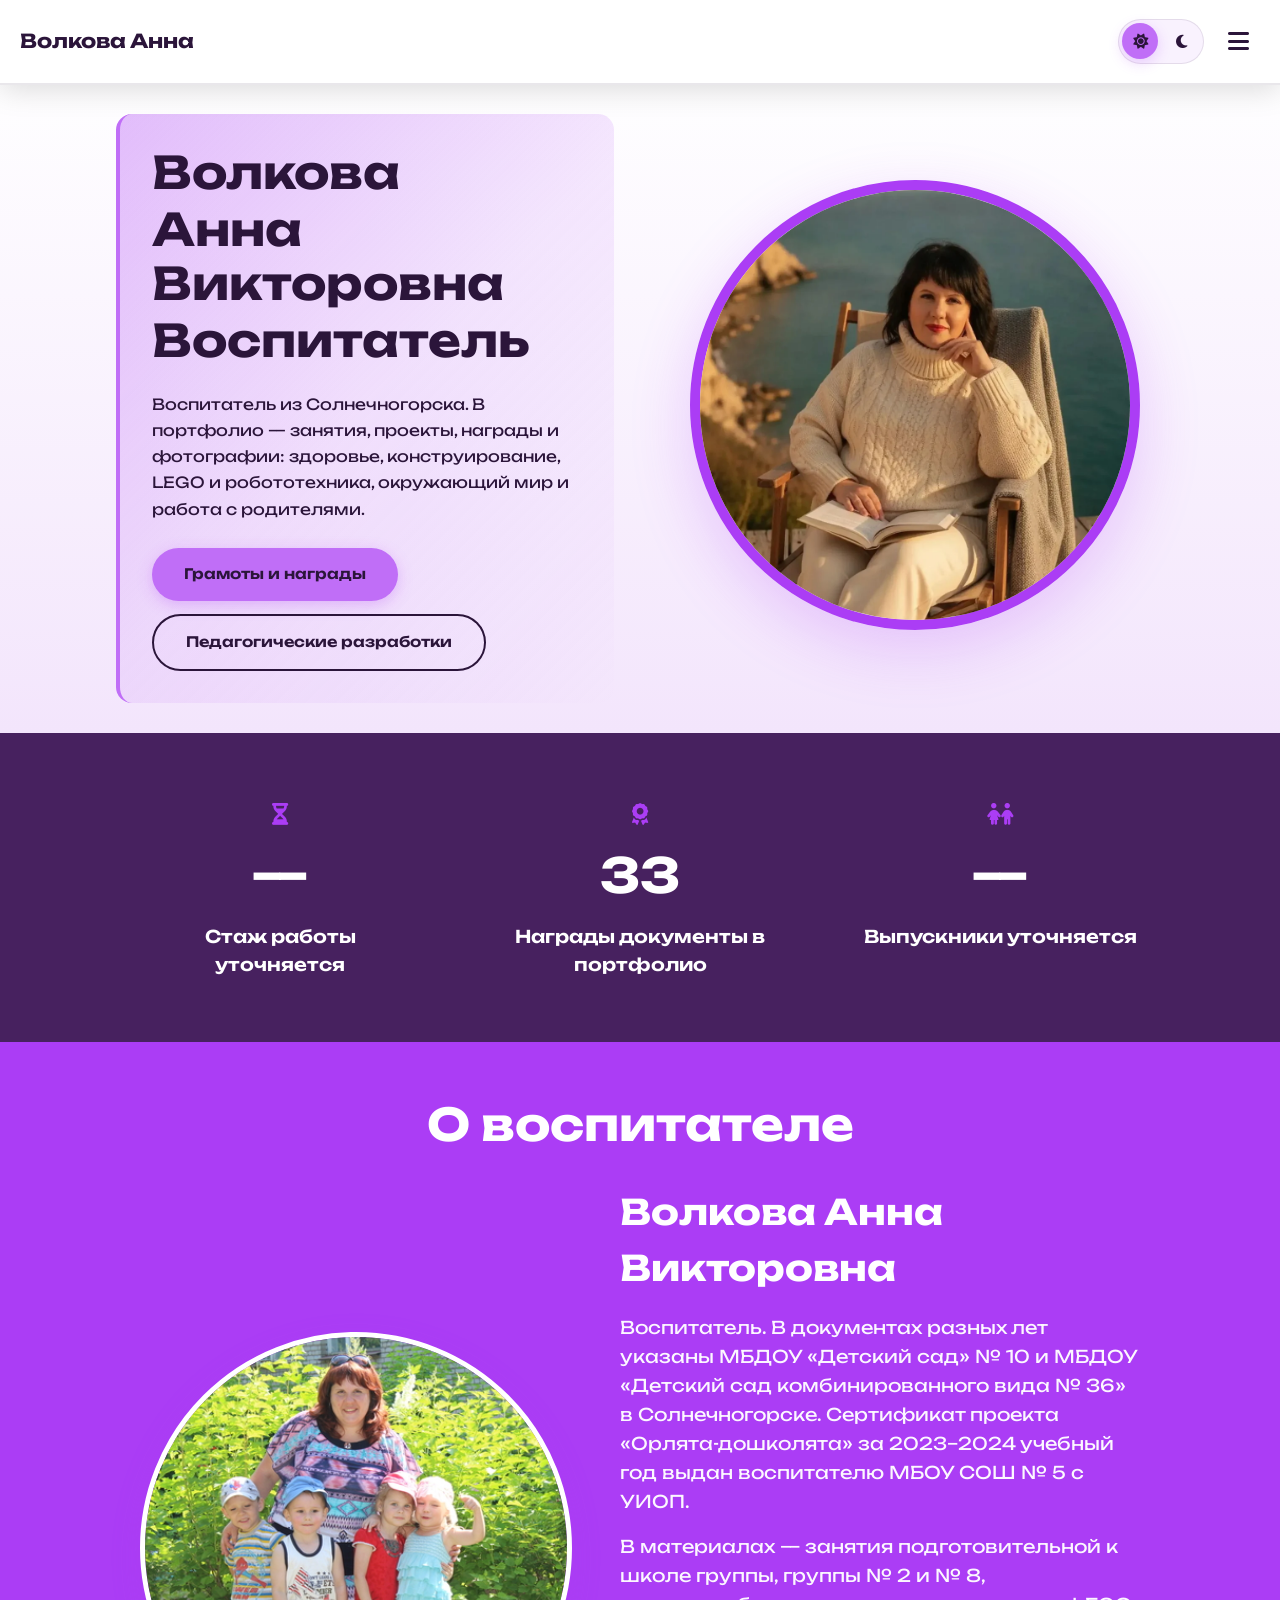
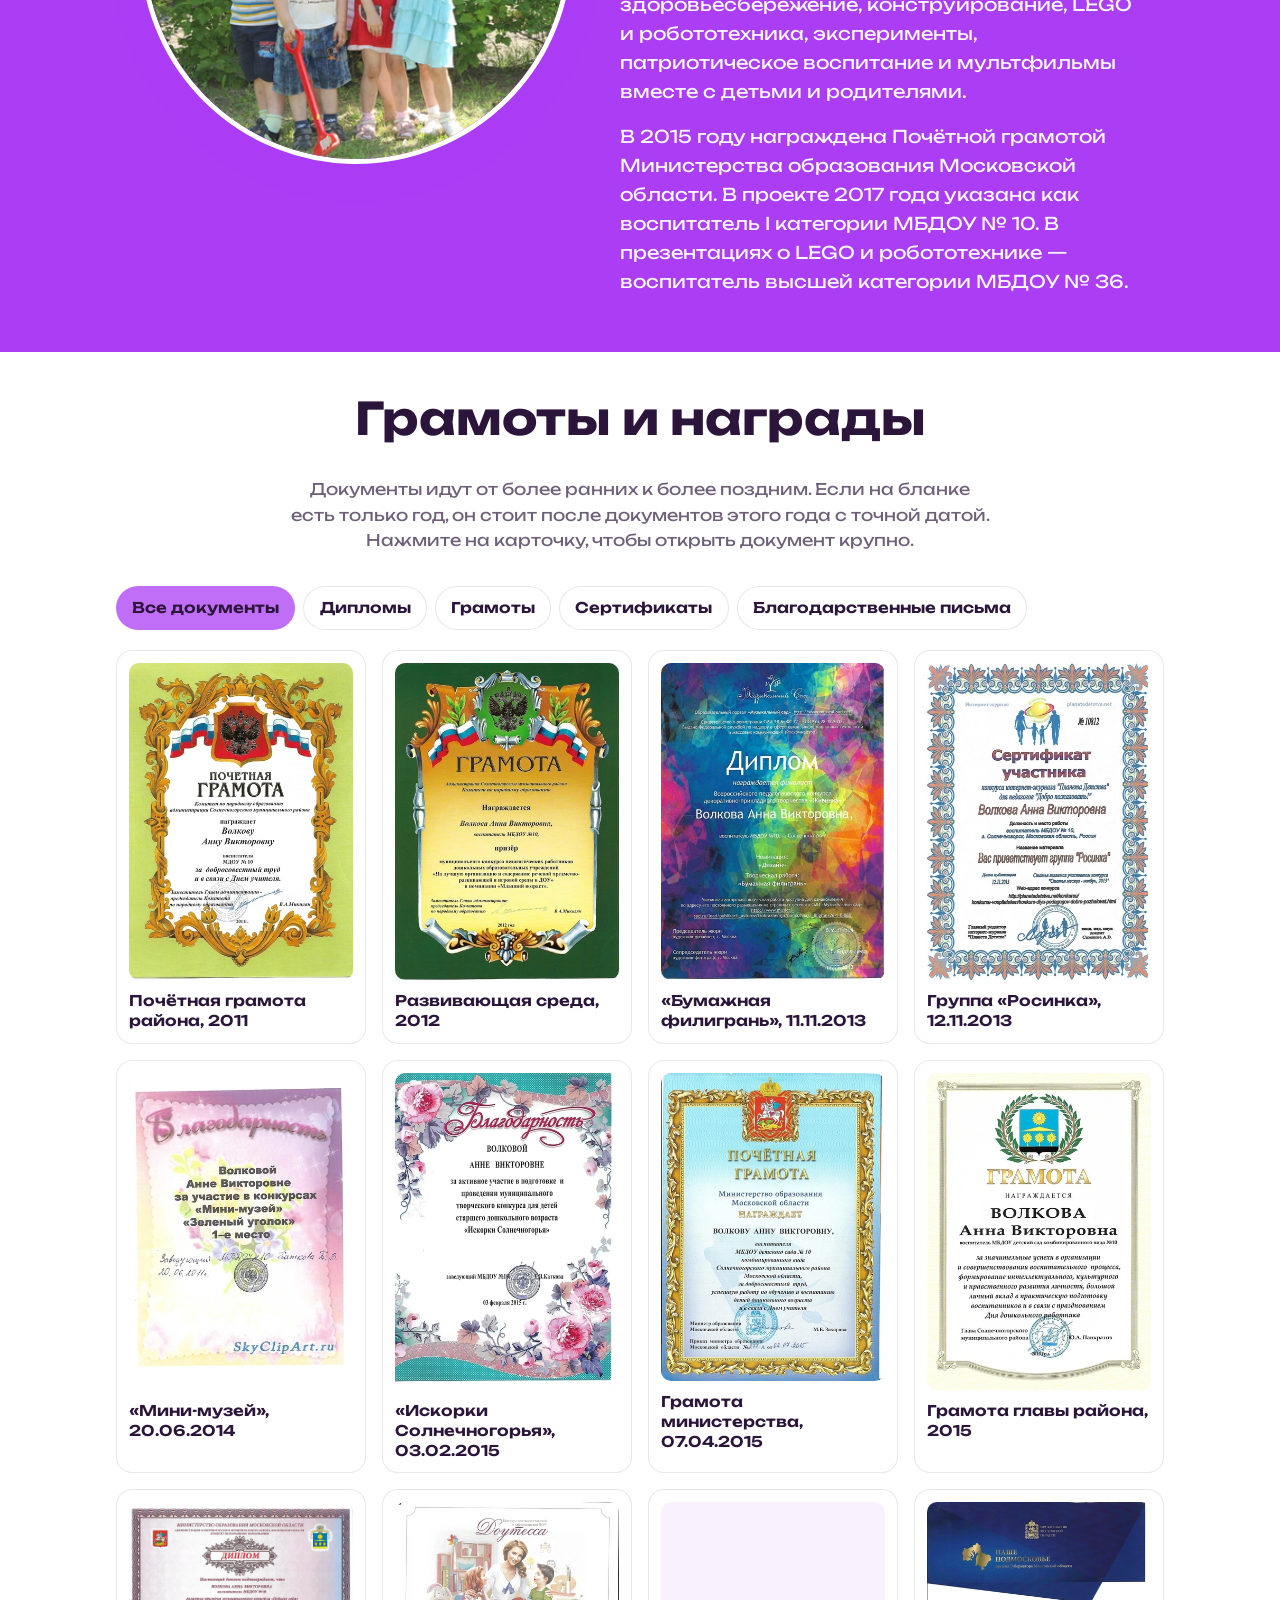
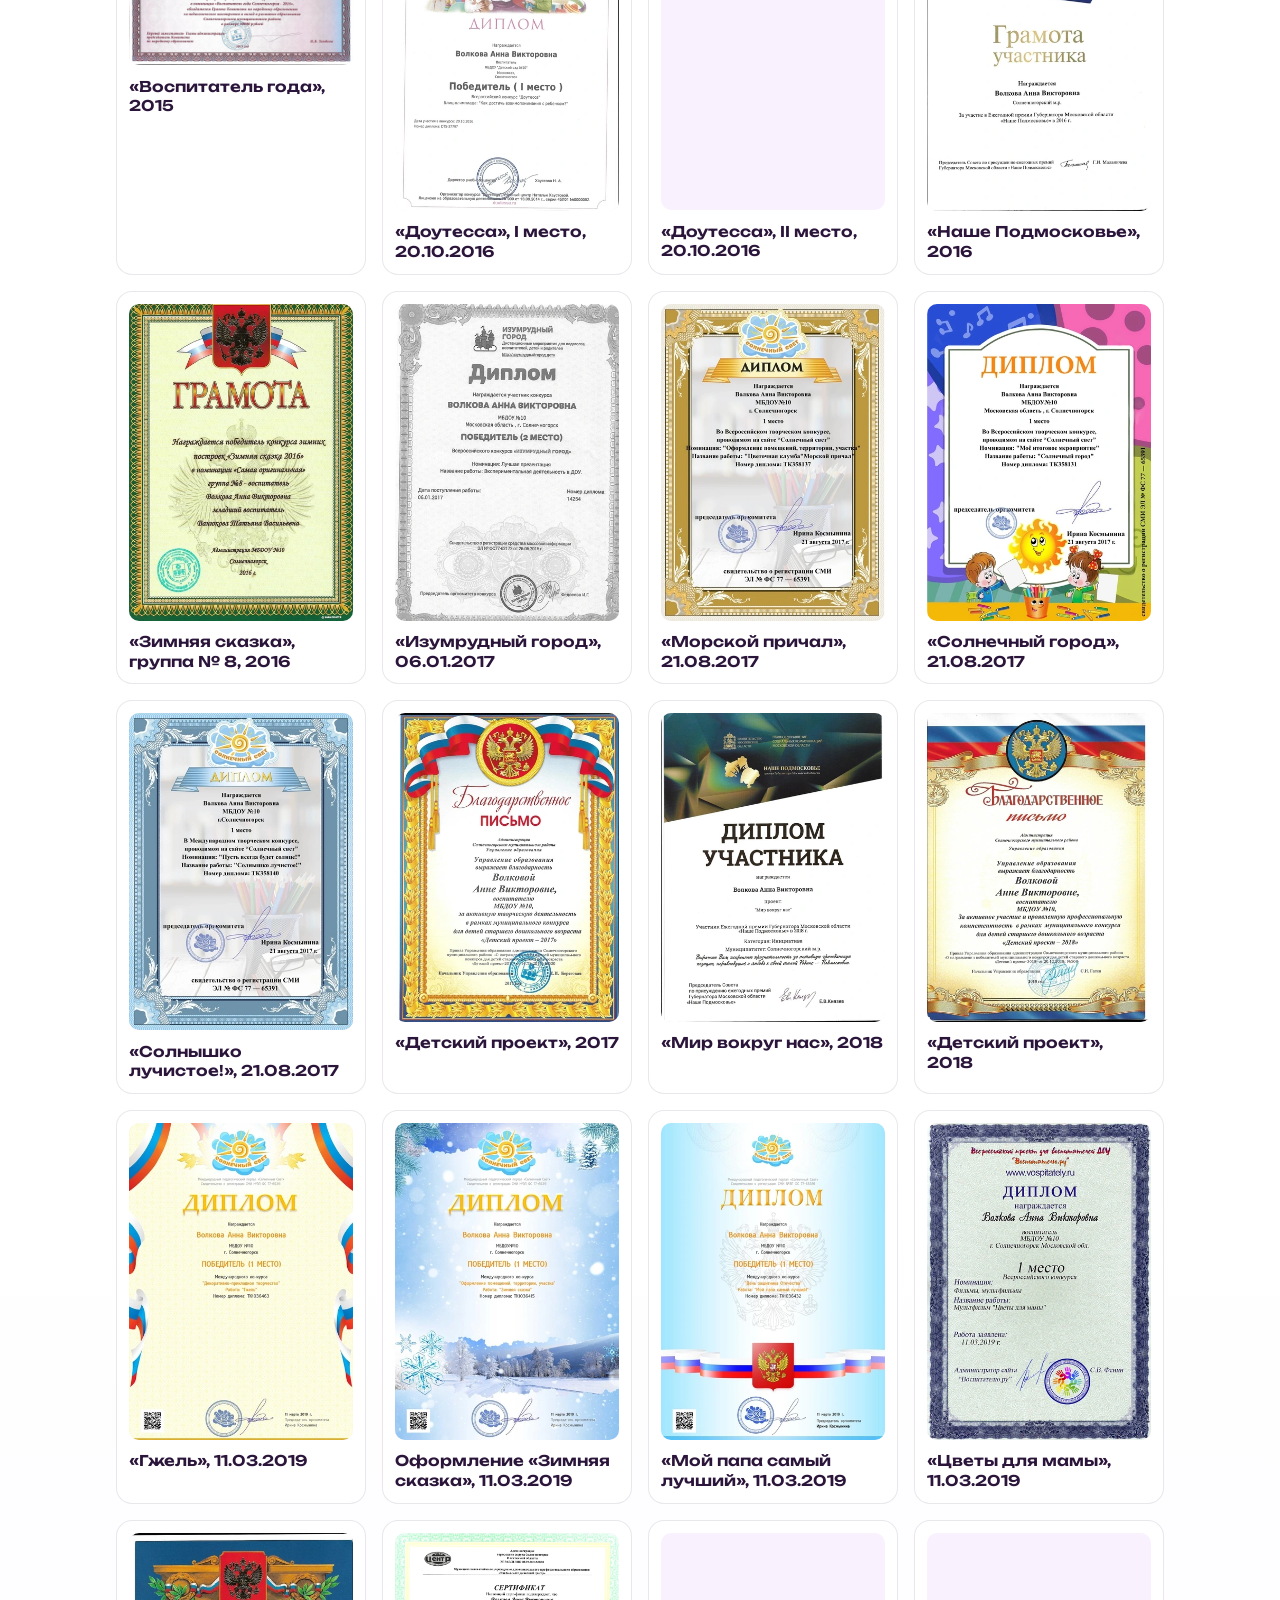
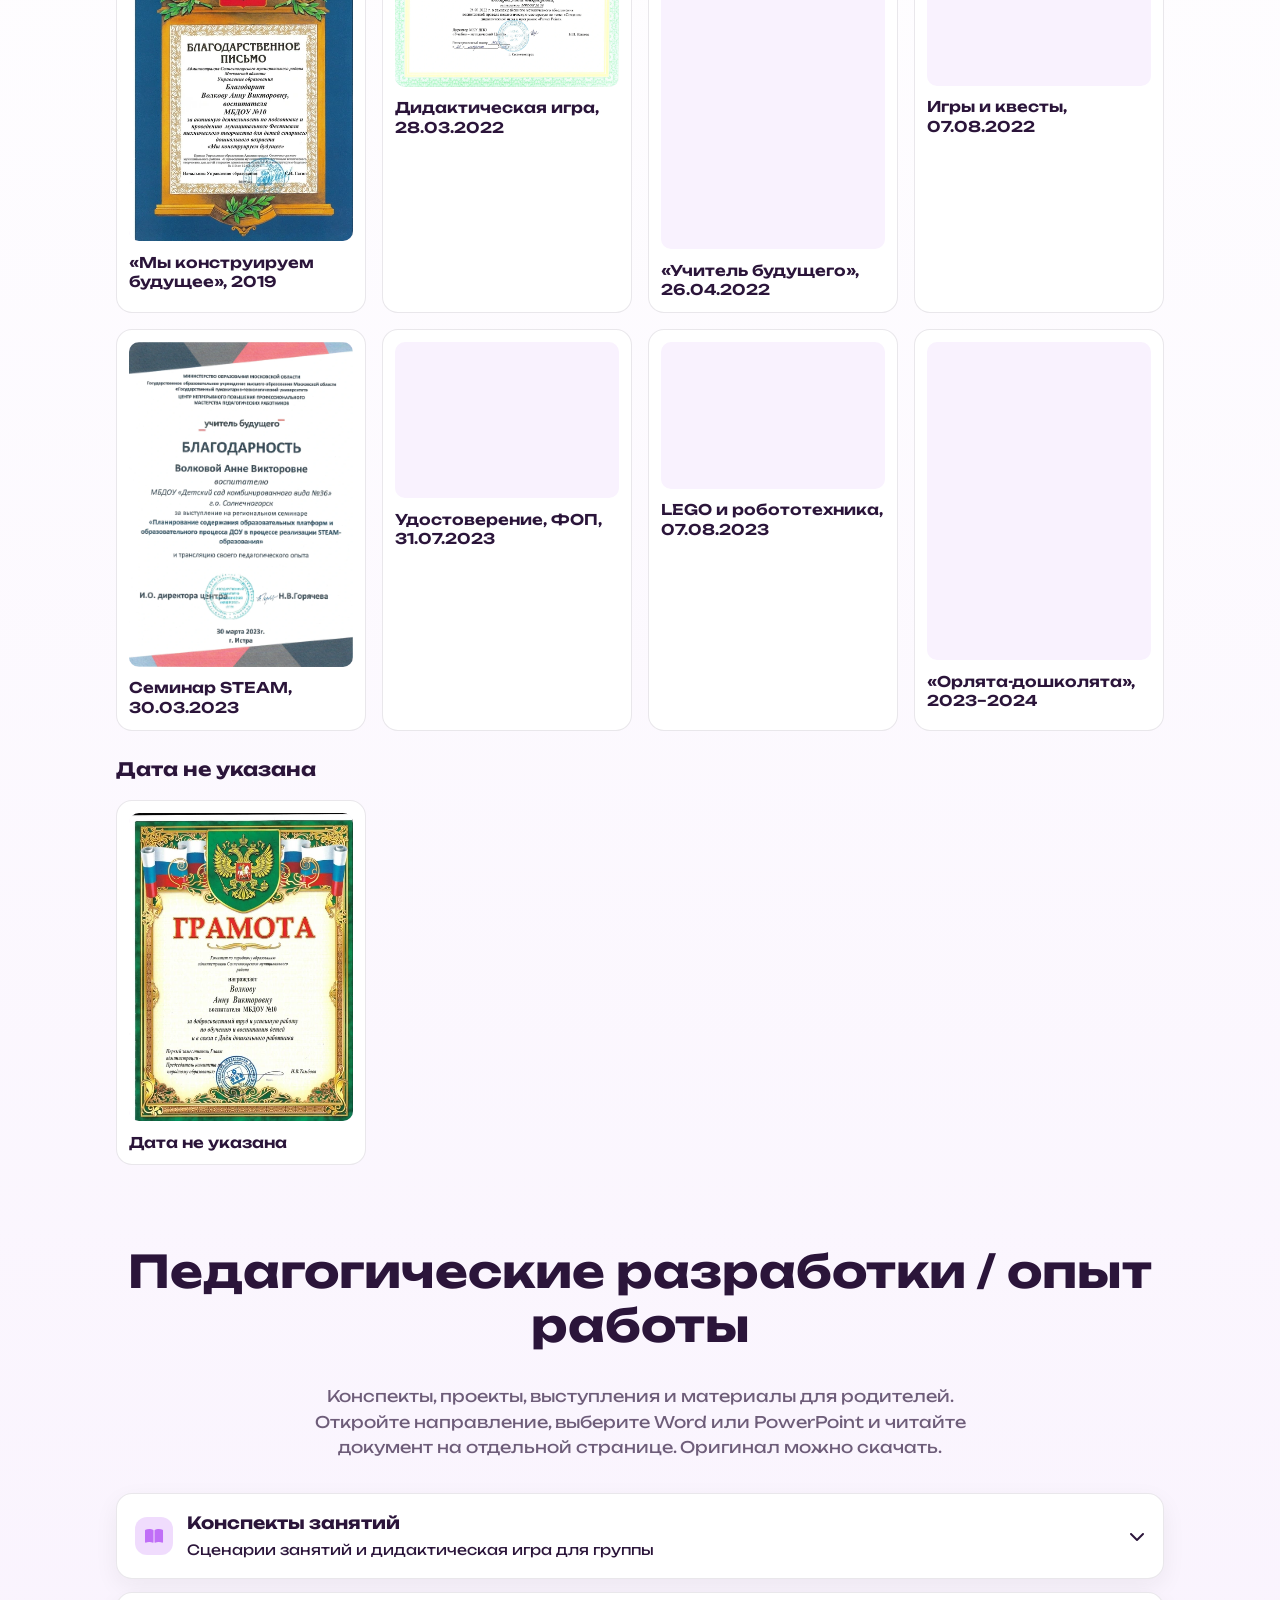
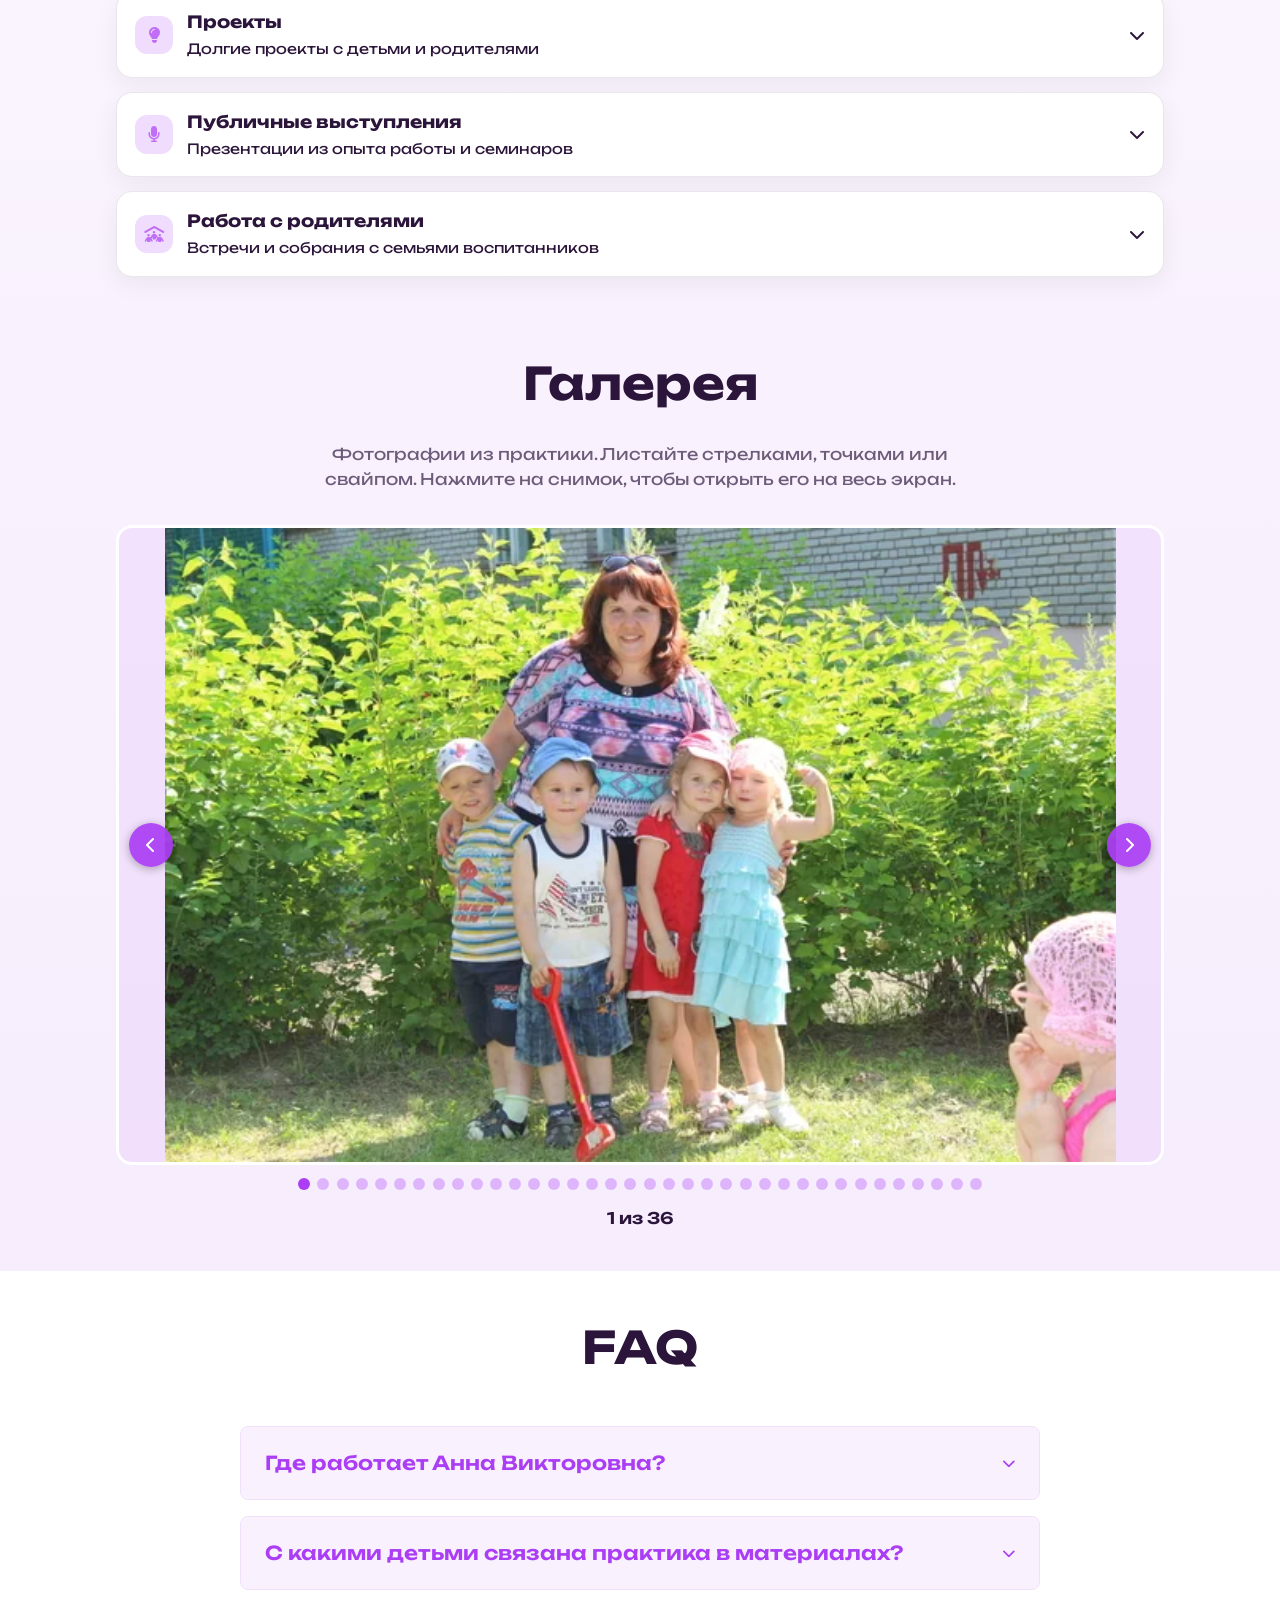
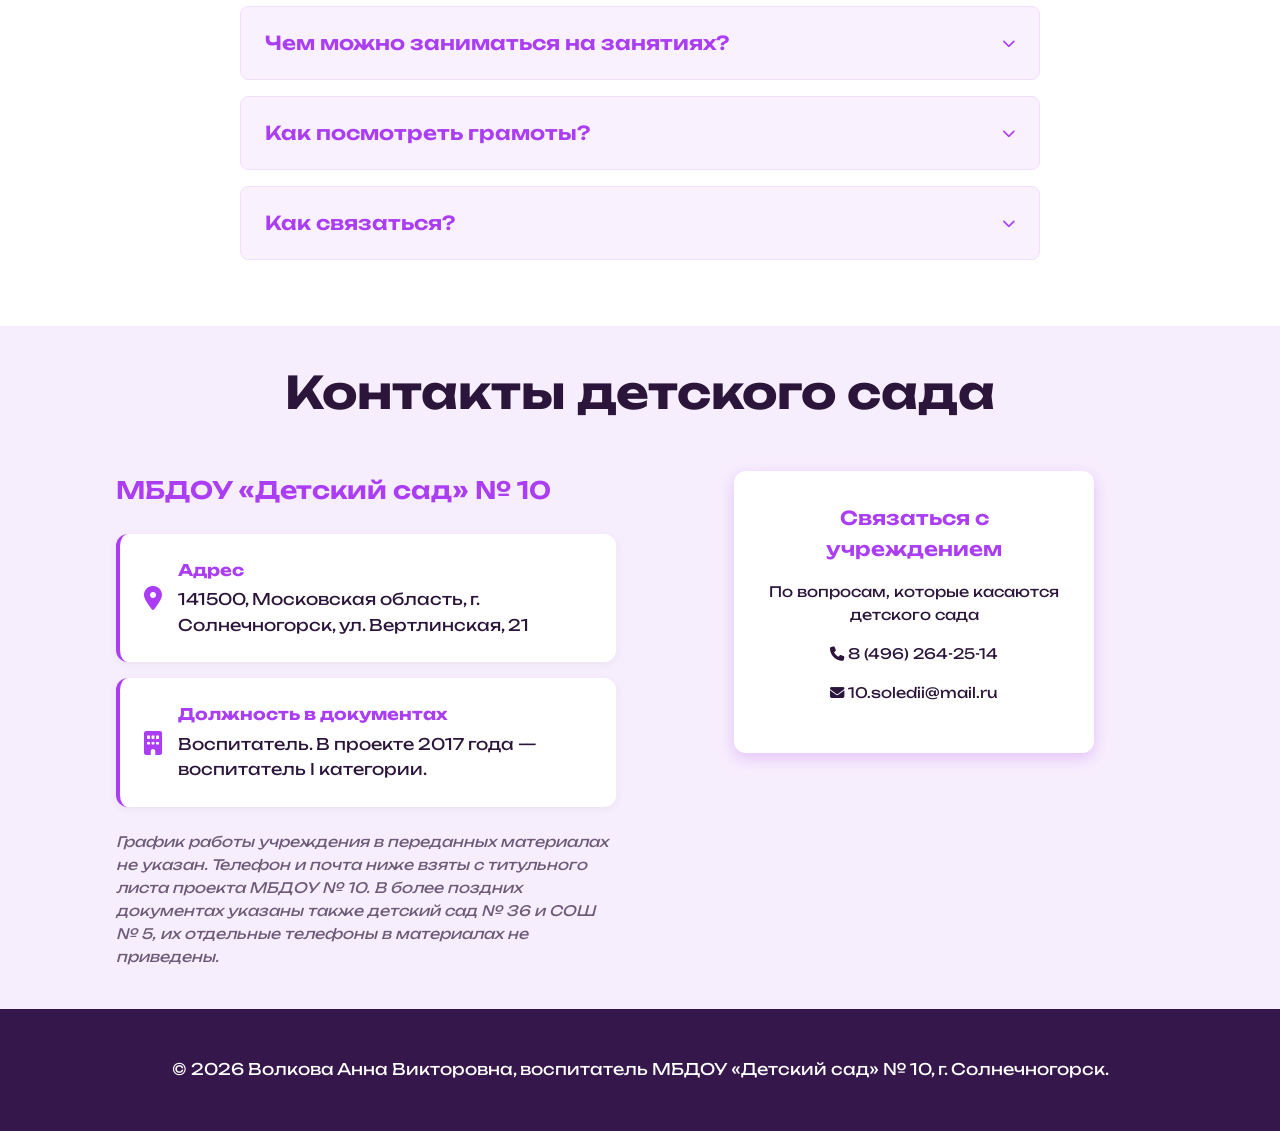
==== commit 303ced2f: "Отредачен" ====
--- a/index.html
+++ b/index.html
@@ -7,7 +7,7 @@
     <meta name="description" content="Портфолио воспитателя Волковой Анны Викторовны: занятия, проекты, грамоты, сертификаты и фотографии. Солнечногорск.">
     <meta name="keywords" content="воспитатель, детский сад, Волкова Анна Викторовна, МБДОУ № 10, Солнечногорск">
     <meta name="author" content="Волкова Анна Викторовна">
-    <meta name="theme-color" content="#f4fbfa">
+    <meta name="theme-color" content="#f9f2fe">
     <meta name="twitter:card" content="summary_large_image">
     <meta name="twitter:title" content="Воспитатель Волкова Анна Викторовна">
     <meta name="twitter:description" content="Портфолио воспитателя детского сада: занятия, проекты, грамоты и фотографии.">
@@ -72,10 +72,9 @@
                 <a href="#main-content" class="site-header__logo">Волкова Анна</a>
                 <ul class="site-header__list" id="primary-nav">
                     <li><a href="#intro">Введение</a></li>
-                    <li><a href="#stats">Статистика</a></li>
                     <li><a href="#about">О воспитателе</a></li>
                     <li><a href="#awards">Грамоты и награды</a></li>
-                    <li><a href="#materials" class="site-header__link--long">Педагогические разработки / опыт работы</a></li>
+                    <li><a href="#materials">Разработки</a></li>
                     <li><a href="#gallery">Галерея</a></li>
                     <li><a href="#faq">FAQ</a></li>
                     <li class="site-header__item--cta-mobile"><a href="#contact" class="site-header__cta">Контакты</a></li>
@@ -98,11 +97,6 @@
 
     <main id="main-content" tabindex="-1">
     <section class="hero" id="intro">
-        <div class="lego-scene lego-scene--hero" aria-hidden="true">
-            <svg class="lego-scene__piece lego-scene__piece--brick-red" viewBox="0 0 64 48" focusable="false"><rect x="4" y="16" width="56" height="28" rx="3" fill="#E3000B"/><rect x="8" y="8" width="12" height="12" rx="2" fill="#FF4D4D"/><rect x="26" y="8" width="12" height="12" rx="2" fill="#FF4D4D"/><rect x="44" y="8" width="12" height="12" rx="2" fill="#FF4D4D"/></svg>
-            <svg class="lego-scene__piece lego-scene__piece--brick-yellow" viewBox="0 0 48 40" focusable="false"><rect x="4" y="14" width="40" height="22" rx="3" fill="#FFD500"/><rect x="10" y="6" width="10" height="10" rx="2" fill="#FFE566"/><rect x="28" y="6" width="10" height="10" rx="2" fill="#FFE566"/></svg>
-            <svg class="lego-scene__piece lego-scene__piece--mini" viewBox="0 0 40 72" focusable="false"><circle cx="20" cy="12" r="9" fill="#FFD500"/><rect x="12" y="4" width="6" height="5" rx="1.5" fill="#F5C400"/><rect x="14" y="22" width="12" height="18" rx="3" fill="#0057A8"/><rect x="14" y="42" width="5" height="18" rx="2" fill="#163A8A"/><rect x="21" y="42" width="5" height="18" rx="2" fill="#163A8A"/></svg>
-        </div>
         <div class="layout__container">
             <div class="hero__wrapper">
                 <div class="hero__content">
@@ -149,16 +143,10 @@
     </section>
 
     <section id="about" class="about">
-        <div class="lego-scene lego-scene--about" aria-hidden="true">
-            <svg class="lego-scene__piece lego-scene__piece--a" viewBox="0 0 64 48" focusable="false"><rect x="4" y="16" width="56" height="28" rx="3" fill="#FFD500"/><rect x="8" y="8" width="12" height="12" rx="2" fill="#FFE566"/><rect x="26" y="8" width="12" height="12" rx="2" fill="#FFE566"/><rect x="44" y="8" width="12" height="12" rx="2" fill="#FFE566"/></svg>
-            <svg class="lego-scene__piece lego-scene__piece--b" viewBox="0 0 40 72" focusable="false"><circle cx="20" cy="12" r="9" fill="#FFD500"/><rect x="12" y="4" width="6" height="5" rx="1.5" fill="#F5C400"/><rect x="14" y="22" width="12" height="18" rx="3" fill="#E3000B"/><rect x="14" y="42" width="5" height="18" rx="2" fill="#163A8A"/><rect x="21" y="42" width="5" height="18" rx="2" fill="#163A8A"/></svg>
-            <svg class="lego-scene__piece lego-scene__piece--c" viewBox="0 0 48 40" focusable="false"><rect x="4" y="14" width="40" height="22" rx="3" fill="#00AF4D"/><rect x="10" y="6" width="10" height="10" rx="2" fill="#5CDB7A"/><rect x="28" y="6" width="10" height="10" rx="2" fill="#5CDB7A"/></svg>
-            <svg class="lego-scene__piece lego-scene__piece--d" viewBox="0 0 64 48" focusable="false"><rect x="4" y="16" width="56" height="28" rx="3" fill="#0057A8"/><rect x="8" y="8" width="12" height="12" rx="2" fill="#3D8BFF"/><rect x="26" y="8" width="12" height="12" rx="2" fill="#3D8BFF"/><rect x="44" y="8" width="12" height="12" rx="2" fill="#3D8BFF"/></svg>
-        </div>
         <div class="layout__container">
             <h2 class="section__title">О воспитателе</h2>
             <div class="about__profile">
-                <img src="images/webp/gallery/g06.webp" alt="Волкова Анна Викторовна на празднике в детском саду" class="about__photo" width="600" height="400" loading="lazy" decoding="async">
+                <img src="images/gallery/01.jpg" alt="Волкова Анна Викторовна с детьми на прогулке" class="about__photo" width="600" height="400" loading="lazy" decoding="async">
                 <div class="about__bio">
                     <h3 class="about__name">Волкова Анна Викторовна</h3>
                     <p>Воспитатель. В документах разных лет указаны МБДОУ «Детский сад» № 10 и МБДОУ «Детский сад комбинированного вида № 36» в Солнечногорске. Сертификат проекта «Орлята-дошколята» за 2023–2024 учебный год выдан воспитателю МБОУ СОШ № 5 с УИОП.</p>
@@ -319,10 +307,6 @@
     </section>
 
     <section id="materials" class="materials">
-        <div class="lego-scene lego-scene--about" aria-hidden="true">
-            <svg class="lego-scene__piece lego-scene__piece--a" viewBox="0 0 64 48" focusable="false"><rect x="4" y="16" width="56" height="28" rx="3" fill="#FFD500"/><rect x="8" y="8" width="12" height="12" rx="2" fill="#FFE566"/><rect x="26" y="8" width="12" height="12" rx="2" fill="#FFE566"/><rect x="44" y="8" width="12" height="12" rx="2" fill="#FFE566"/></svg>
-            <svg class="lego-scene__piece lego-scene__piece--c" viewBox="0 0 48 40" focusable="false"><rect x="4" y="14" width="40" height="22" rx="3" fill="#00AF4D"/><rect x="10" y="6" width="10" height="10" rx="2" fill="#5CDB7A"/><rect x="28" y="6" width="10" height="10" rx="2" fill="#5CDB7A"/></svg>
-        </div>
         <div class="layout__container">
             <h2 class="section__title">Педагогические разработки / опыт работы</h2>
             <p class="section__lead">Конспекты, проекты, выступления и материалы для родителей. Откройте направление, выберите Word или PowerPoint и читайте документ на отдельной странице. Оригинал можно скачать.</p>
--- a/styles/style.min.css
+++ b/styles/style.min.css
@@ -1 +1 @@
-:root{--section-padding:40px 0;--section-padding-lg:50px 0;--container-padding:20px;--touch-target:44px;--scroll-margin-high:2rem;--scroll-margin-near:1rem;--scroll-margin-contact:0.5rem}body[data-theme=ink-violet-light]{--primary-color:#123632;--secondary-color:#0E6B64;--accent-color:#95E9E3;--on-accent:#123632;--link-color:#0C5C56;--text-color:#123632;--text-light:#ffffff;--light-gray:#F3FBFA;--surface:#ffffff;--white:#ffffff;--gray:rgba(18, 54, 50, 0.68);--dark-bg:#0E3D39;--dark-section:#125850;--teal-light:#E5F7F5;--teal-lighter:#F4FBFA;--variant1-color:#7DDED6;--beige:#E7F8F6;--header-bg:rgba(255, 255, 255, 0.92);--header-border:rgba(18, 54, 50, 0.1);--border-soft:rgba(18, 54, 50, 0.1);--body-bg:radial-gradient(circle at 14% 12%, rgba(149, 233, 227, 0.55), transparent 22rem),radial-gradient(circle at 84% 14%, rgba(149, 233, 227, 0.38), transparent 24rem),linear-gradient(180deg, #ffffff 0%, #ffffff 48%, #E7F8F6 100%);--hero-bg:linear-gradient(180deg, #ffffff 0%, #E7F8F6 100%);--hero-content-bg:linear-gradient(135deg, rgba(149, 233, 227, 0.45) 0%, rgba(149, 233, 227, 0.14) 50%, transparent 100%);--overlay-gradient-end:rgba(14, 61, 57, 0.95);--accent-a03:rgba(149, 233, 227, 0.2);--accent-a08:rgba(149, 233, 227, 0.28);--accent-a10:rgba(149, 233, 227, 0.35);--accent-a15:rgba(149, 233, 227, 0.42);--accent-a20:rgba(14, 107, 100, 0.18);--accent-a25:rgba(14, 107, 100, 0.22);--accent-a30:rgba(14, 107, 100, 0.28);--accent-a35:rgba(14, 107, 100, 0.32);--accent-a40:rgba(14, 107, 100, 0.38);--accent-a50:rgba(14, 107, 100, 0.5);--accent-a80:rgba(14, 107, 100, 0.8);--accent-a92:rgba(14, 107, 100, 0.92)}body[data-theme=ink-violet-dark]{--primary-color:#F3FBFA;--secondary-color:#0E6B64;--accent-color:#95E9E3;--on-accent:#123632;--link-color:#95E9E3;--text-color:#F3FBFA;--text-light:#123632;--light-gray:#163632;--surface:#102826;--white:#ffffff;--gray:rgba(243, 251, 250, 0.72);--dark-bg:#071816;--dark-section:#0E3D39;--teal-light:#1A4541;--teal-lighter:#143330;--variant1-color:#95E9E3;--beige:#143330;--header-bg:rgba(8, 28, 26, 0.94);--header-border:rgba(149, 233, 227, 0.16);--border-soft:rgba(149, 233, 227, 0.16);--body-bg:radial-gradient(circle at 14% 12%, rgba(149, 233, 227, 0.16), transparent 22rem),radial-gradient(circle at 82% 14%, rgba(149, 233, 227, 0.1), transparent 24rem),linear-gradient(180deg, #071816 0%, #0E2C29 100%);--hero-bg:linear-gradient(180deg, #071816 0%, #0E2C29 100%);--hero-content-bg:linear-gradient(135deg, rgba(149, 233, 227, 0.14) 0%, rgba(149, 233, 227, 0.04) 50%, transparent 100%);--overlay-gradient-end:rgba(7, 24, 22, 0.95);--accent-a03:rgba(149, 233, 227, 0.06);--accent-a08:rgba(149, 233, 227, 0.1);--accent-a10:rgba(149, 233, 227, 0.12);--accent-a15:rgba(149, 233, 227, 0.16);--accent-a20:rgba(149, 233, 227, 0.2);--accent-a25:rgba(149, 233, 227, 0.25);--accent-a30:rgba(149, 233, 227, 0.3);--accent-a35:rgba(149, 233, 227, 0.35);--accent-a40:rgba(149, 233, 227, 0.4);--accent-a50:rgba(149, 233, 227, 0.5);--accent-a80:rgba(149, 233, 227, 0.8);--accent-a92:rgba(149, 233, 227, 0.92);color-scheme:dark}*{margin:0;padding:0;box-sizing:border-box}html{overflow-x:hidden;scroll-behavior:smooth;scroll-padding-top:4rem}body{font-family:Unbounded,sans-serif;line-height:1.6;color:var(--text-color);background:var(--body-bg);overflow-x:hidden;width:100%;-webkit-tap-highlight-color:transparent;transition:background .35s ease,color .35s ease}html.is-lightbox-open,html.is-lightbox-open body{overscroll-behavior:none}a:focus,button:focus{outline:0}a:focus-visible,button:focus-visible{outline:2px solid var(--secondary-color);outline-offset:2px;border-radius:4px}#main-content:focus{outline:0}.layout__container{max-width:clamp(320px,90vw,1200px);width:100%;margin:0 auto;padding:0 var(--container-padding);min-width:0}.skip-link{position:fixed;top:.75rem;left:1rem;padding:.55rem .9rem;background:var(--secondary-color);color:var(--white);font-size:.9rem;font-weight:600;text-decoration:none;z-index:10000;border-radius:999px;box-shadow:0 8px 24px rgba(42,42,42,.16);opacity:0;transform:translateY(-.75rem);pointer-events:none;transition:opacity .2s ease,transform .2s ease}.skip-link:focus{opacity:1;transform:translateY(0);pointer-events:auto;outline:3px solid var(--accent-color);outline-offset:3px}.site-header{background-color:var(--header-bg);color:var(--primary-color);padding:1.2rem 0;padding-top:max(1.2rem,env(safe-area-inset-top));padding-left:env(safe-area-inset-left);padding-right:env(safe-area-inset-right);position:fixed;width:100%;max-width:100vw;top:0;left:0;right:0;z-index:1000;box-shadow:0 4px 30px rgba(0,0,0,.15);backdrop-filter:blur(15px);border-bottom:2px solid var(--header-border)}.site-header .layout__container{max-width:100%;overflow:visible}.site-header__nav{display:flex;justify-content:space-between;align-items:center;gap:.75rem;min-width:0;width:100%}.site-header__nav .site-header__logo{flex:0 1 auto;min-width:0}.site-header__nav .site-header__list{flex:1;justify-content:center;margin:0 auto}.site-header__logo{font-size:1.8rem;font-weight:700;color:var(--primary-color);white-space:nowrap;overflow:hidden;text-overflow:ellipsis;max-width:100%;text-decoration:none}a.site-header__logo:hover{color:var(--primary-color)}.site-header__list{display:flex;list-style:none;gap:.4rem;margin:0;padding:0;align-items:center;flex-wrap:nowrap}.site-header__list a{font-size:.9rem;padding:.35rem .6rem;white-space:nowrap}.site-header__dropdown{position:relative}.site-header__dropdown>a{display:inline-flex;align-items:center;gap:.3rem;transition:color .25s ease}.site-header__dropdown>a:hover{color:var(--link-color)}.site-header__dropdown>a i.fa-chevron-down{display:inline-block;transition:transform .25s ease}.site-header__dropdown:hover>a i.fa-chevron-down{transform:rotate(180deg)}.site-header__dropdown.site-header__dropdown--open>a i.fa-chevron-down{transform:rotate(180deg)}.site-header__dropdown .site-header__submenu{position:absolute;top:100%;left:0;margin-top:-2px;padding:.5rem 0;padding-top:calc(.6rem + 2px);min-width:220px;list-style:none;z-index:100;background:var(--surface);box-shadow:0 10px 30px rgba(0,0,0,.12);border-radius:8px;border:1px solid var(--border-soft);opacity:0;visibility:hidden;transform:translateY(-8px);transition:opacity .25s ease,transform .25s ease,visibility .25s}.site-header__dropdown:hover .site-header__submenu{opacity:1;visibility:visible;transform:translateY(0)}.site-header__submenu a{display:block;padding:.6rem 1.2rem;color:var(--primary-color);text-decoration:none;font-size:.95rem;transition:background .2s ease,color .2s ease}.site-header__submenu a:hover{background:var(--teal-light);color:var(--link-color)}.site-header__list>li>a{color:var(--primary-color);text-decoration:none;transition:color .3s,background-color .3s;font-weight:500;border-radius:999px}.site-header__list a:hover{color:var(--link-color);background-color:var(--teal-lighter)}.site-header__list a.site-header__link--active{color:var(--link-color);font-weight:700;position:relative}.site-header__list a.site-header__link--active::after{display:none}.site-header__cta,.site-header__list .site-header__cta,.site-header__list .site-header__cta.site-header__cta--active{color:var(--on-accent)!important;background-color:var(--accent-color)}.site-header__list .site-header__cta.site-header__cta--active::after{display:none}.site-header__cta{display:inline-block;background-color:var(--accent-color);color:var(--on-accent)!important;padding:clamp(.75rem,1vw,.75rem) clamp(1.75rem,2vw,1.875rem);text-decoration:none;border-radius:50px;transition:all .3s;font-weight:600;font-size:clamp(.875rem, 1vw, .95rem);white-space:nowrap;box-shadow:0 4px 15px var(--accent-a20)}.site-header__cta:hover{background-color:#74d9d1;color:var(--on-accent)!important;transform:translateY(-2px);box-shadow:0 6px 20px var(--accent-a30)}.site-header__item--cta-mobile{display:none}.site-header__toggle{display:none;cursor:pointer;font-size:1.5rem;flex-shrink:0;border:none;background:0 0;color:inherit;padding:0;font-family:inherit;line-height:1}.theme-switcher{display:inline-flex;flex-shrink:0;align-items:center;gap:.35rem;padding:.2rem;border-radius:999px;background:var(--teal-lighter);border:1px solid var(--border-soft)}.theme-switcher__btn{display:inline-flex;align-items:center;justify-content:center;width:2.25rem;height:2.25rem;padding:0;border:none;border-radius:50%;background:0 0;color:var(--primary-color);cursor:pointer;font-size:.95rem;transition:background .2s ease,color .2s ease,box-shadow .2s ease}.theme-switcher__btn:hover{background:var(--teal-light);color:var(--secondary-color)}.theme-switcher__btn--active{background:var(--accent-color);color:var(--on-accent);box-shadow:0 4px 14px var(--accent-a25)}.theme-switcher__btn:focus-visible{outline:2px solid var(--secondary-color);outline-offset:2px}.hero{background:var(--hero-bg);color:var(--primary-color);padding:180px 0 120px;position:relative;overflow:hidden}@media (min-width:1025px){.hero{padding-bottom:30px}}.hero__wrapper{display:grid;grid-template-columns:1fr 1fr;gap:clamp(2rem,4vw,4rem);align-items:center}.hero__content{max-width:100%;position:relative;background:var(--hero-content-bg);padding:clamp(1.5rem,2.5vw,2.5rem);border-radius:16px;border-left:clamp(3px,.4vw,4px) solid var(--accent-color)}.hero__content h1{font-size:clamp(1.6rem, 3.5vw + 1rem, 2.8rem);margin-bottom:1.5rem;font-weight:700;color:var(--primary-color);line-height:1.2;text-align:left}.hero__description{font-size:clamp(.95rem, 1.2vw, 1.1rem);margin-bottom:clamp(1.5rem,2vw,2rem);color:var(--text-color);line-height:1.7;text-align:left}.hero__actions{display:flex;gap:clamp(.75rem,1vw,1rem);justify-content:flex-start;flex-wrap:wrap;margin-top:clamp(1.5rem,2vw,2rem)}.hero__media{position:relative;display:flex;justify-content:center;align-items:center}.hero__figure{position:relative;width:100%;max-width:clamp(280px,40vw,500px)}.hero__photo{width:100%;height:auto;border-radius:50%;object-fit:cover;object-position:center 22%;aspect-ratio:1;border:clamp(6px,1vw,10px) solid var(--secondary-color);box-shadow:0 20px 60px var(--accent-a25);position:relative;z-index:2}.btn{display:inline-block;background-color:var(--accent-color);color:var(--on-accent);padding:clamp(.875rem,1.2vw,.9375rem) clamp(2rem,2.5vw,2.1875rem);text-decoration:none;border-radius:50px;transition:all .3s;font-weight:600;border:none;cursor:pointer;font-size:clamp(.9rem, 1.1vw, 1rem)}.btn--primary{background-color:var(--accent-color);color:var(--on-accent);box-shadow:0 4px 15px var(--accent-a30)}.btn--primary:hover{background-color:#74d9d1;color:var(--on-accent);transform:translateY(-2px);box-shadow:0 6px 20px var(--accent-a40)}.btn--secondary{background-color:transparent;border:2px solid var(--primary-color);color:var(--primary-color)}.btn--secondary:hover{background-color:var(--accent-color);border-color:var(--accent-color);color:var(--on-accent);transform:translateY(-2px)}.btn--telegram{background:#08c!important;color:var(--white)!important}.btn--telegram:hover{background:#069!important;color:var(--white)!important}.btn:hover{background-color:#74d9d1;color:var(--on-accent);transform:translateY(-2px)}main{width:100%;max-width:100%;min-width:0;overflow-x:hidden;padding-top:4rem}section{padding:var(--section-padding);max-width:100%;min-width:0;scroll-margin-top:4rem}section#about,section#faq,section#materials,section#stats{scroll-margin-top:var(--scroll-margin-high)}section#documents,section#events,section#reviews{scroll-margin-top:var(--scroll-margin-near)}section#contact{scroll-margin-top:var(--scroll-margin-contact)}section:first-of-type{padding-top:50px}.section__title{text-align:center;font-size:clamp(1.75rem, 4vw + 1rem, 2.8rem);margin-bottom:clamp(2rem,4vw,3.5rem);color:var(--primary-color);font-weight:700;line-height:1.2}#about .section__title{text-align:center;margin-bottom:2rem;margin-top:-.5rem;padding-top:0}.about{background-color:var(--secondary-color);position:relative;overflow:hidden;padding-top:4rem}.about__emojis{display:none}.about::before{content:none;display:none}.about .layout__container{position:relative;z-index:1}.about__icons{position:absolute;top:0;left:0;right:0;bottom:0;pointer-events:none;z-index:0;overflow:hidden}.about__icon{position:absolute;font-size:4.5rem;color:rgba(255,255,255,.1);z-index:0}.about__icon--left.about__icon--top{top:12%;left:3%}.about__icon--right.about__icon--top{top:20%;right:3%}.about__icon--left.about__icon--bottom{bottom:18%;left:4%;font-size:4rem}.about__icon--right.about__icon--bottom{bottom:12%;right:3%;font-size:4.5rem}@media (max-width:767px){.about::before{display:none}.about__emojis{display:grid;grid-template-columns:1fr 1fr;grid-template-rows:1fr 1fr;position:absolute;top:0;left:0;right:0;bottom:0;pointer-events:none;z-index:0;font-size:4rem;opacity:.08;place-items:center}.about__emojis span{display:block}.about__icon--left.about__icon--top{top:8%;left:8%;font-size:3.5rem}.about__icon--right.about__icon--top{top:15%;right:10%;font-size:3rem}.about__icon--left.about__icon--bottom{bottom:25%;left:5%;font-size:3.5rem}.about__icon--right.about__icon--bottom{bottom:10%;right:12%;font-size:3rem}}.about .section__title{color:var(--white)}.about__profile{display:flex;align-items:center;gap:3rem;max-width:clamp(320px,85vw,1000px);margin:0 auto;position:relative;z-index:1}.about__photo{width:clamp(240px,30vw,360px);height:clamp(240px,30vw,360px);border-radius:50%;object-fit:cover;border:clamp(3px,.5vw,5px) solid var(--white);box-shadow:0 10px 30px var(--accent-a20);transition:transform .3s}.about__photo:hover{transform:scale(1.05)}.about .about__bio .about__name{font-size:2.2rem;margin-bottom:1rem;color:var(--white);font-weight:700}.about .about__bio p{margin-bottom:1rem;font-size:1.1rem;line-height:1.65;color:rgba(255,255,255,.96)}.stats{background-color:var(--dark-section);color:var(--white);padding:40px 0}.stats__grid{display:grid;grid-template-columns:repeat(auto-fit,minmax(200px,1fr));gap:2rem;text-align:center}.stats__item{padding:1.5rem;transition:all .3s;cursor:pointer}.stats__item:hover{transform:translateY(-10px) scale(1.05)}.stats__item:hover .stats__value{color:var(--secondary-color);animation:statGlow 1.5s ease-in-out infinite}@keyframes statGlow{0%,100%{text-shadow:0 0 10px var(--accent-a40)}50%{text-shadow:0 0 25px var(--accent-a80)}}.stats__value{font-size:3rem;font-weight:700;margin-bottom:.5rem;color:var(--white)}.stats__value::after{content:none}.stats__label{font-size:1.1rem;color:var(--white);opacity:1;font-weight:600}.stats__label-accent{color:var(--white);font-weight:600}.services{background-color:var(--dark-section);padding:var(--section-padding-lg);position:relative}.services__inner{max-width:clamp(320px,90vw,1200px);width:100%;margin:0 auto;padding:clamp(1.5rem,4vw,60px) clamp(1.25rem,3vw,40px);background:var(--surface);border-radius:24px;box-shadow:0 20px 60px rgba(0,0,0,.3);min-width:0;box-sizing:border-box}.services__header{display:grid;grid-template-columns:1fr 1fr;gap:3rem;margin-bottom:4rem;align-items:start}.services__title{font-size:2.5rem;font-weight:700;color:var(--primary-color);line-height:1.2;margin:0;text-align:left}.services__lead{font-size:1rem;color:var(--gray);line-height:1.6;margin:0;text-align:left;margin-top:1rem}.services__subjects-wrap{display:flex;align-items:center;gap:1.5rem;margin-bottom:3rem;flex-wrap:wrap;min-width:0;max-width:100%}.services__subjects{display:flex;gap:1.5rem;flex-wrap:wrap;margin-bottom:0;min-width:0;max-width:100%}.services__subjects-hint{margin:0;font-size:.9rem;color:var(--gray);white-space:nowrap}.services__subjects-hint::before{content:'';display:inline-block;width:1px;height:1.2em;background:var(--teal-light);margin-right:1rem;vertical-align:middle}@media (max-width:900px){.services__subjects-wrap{flex-direction:column;align-items:flex-start}.services__subjects-hint::before{display:none}}.services__subject{display:flex;align-items:center;gap:.5rem;padding:.75rem 1.5rem;background:var(--light-gray);border:none;border-radius:50px;font:inherit;font-weight:600;color:var(--primary-color)}.services__subject{cursor:pointer;transition:background .2s,transform .2s}.services__subject:hover{background:var(--teal-light);transform:translateY(-2px)}.services__subject i{color:var(--secondary-color);font-size:1.2rem}.services__subject:focus-visible{outline:2px solid var(--secondary-color);outline-offset:2px}.services__detail{margin-top:1.5rem;margin-bottom:2.5rem;padding:1.5rem;background:var(--teal-lighter);border-radius:12px;border-left:4px solid var(--secondary-color);opacity:0;transform:translateY(-15px);transition:opacity .35s ease,transform .35s ease}.services__detail.services__detail--visible{opacity:1;transform:translateY(0)}.services__detail.services__detail--switching{opacity:0;transform:translateY(10px)}.services__detail-title{font-size:1.3rem;color:var(--secondary-color);margin-bottom:.75rem;font-weight:700}.services__detail-text{color:var(--text-color);line-height:1.6;margin-bottom:1rem}.services__detail-close{background:var(--secondary-color);color:var(--white);border:none;padding:.5rem 1.25rem;border-radius:50px;cursor:pointer;font-weight:600;font-size:.9rem;transition:all .3s}.services__detail-close:hover{background:var(--accent-color);color:var(--on-accent);transform:translateY(-2px)}.services__grid{display:grid;grid-template-columns:repeat(2,1fr);gap:2rem}.services__card{padding:clamp(1.5rem,2.5vw,2.5rem);border-radius:16px;transition:all .3s;display:flex;flex-direction:column;min-height:clamp(280px,30vw,300px)}.services__card--dark{background:var(--dark-section);color:var(--white)}.services__card--accent{background:var(--secondary-color);color:var(--white)}.services__card-icon{font-size:3rem;margin-bottom:1.5rem;color:var(--white)}.services__card h3{font-size:1.5rem;margin-bottom:1rem;color:var(--white);font-weight:700;line-height:1.3}.services__card p{color:rgba(255,255,255,.9);line-height:1.6;margin-bottom:1.5rem;flex-grow:1}.services__card-link{color:var(--white);text-decoration:none;font-weight:600;display:inline-flex;align-items:center;gap:.5rem;transition:all .3s;margin-top:auto;padding:.5rem 1rem;border-radius:8px}.services__card-link:hover{gap:1rem;background:rgba(255,255,255,.2);transform:translateX(5px)}.services__card-link i{font-size:.9rem}.documents{background-color:var(--light-gray)}.documents__grid{display:flex;flex-wrap:wrap;justify-content:center;gap:1.5rem;margin-top:2rem}.documents__card{background:var(--surface);padding:clamp(1.25rem,2vw,1.5rem);border-radius:12px;text-align:center;box-shadow:0 5px 15px rgba(139,69,19,.1);transition:transform .3s;display:flex;flex-direction:column;min-height:clamp(280px,30vw,300px);border:clamp(1px,.2vw,2px) solid var(--beige);width:clamp(280px,90vw,300px);max-width:100%;overflow:hidden;box-sizing:border-box}.documents__card:hover{transform:translateY(-5px);box-shadow:0 8px 25px rgba(139,69,19,.2)}.documents__icon{font-size:3.5rem;color:var(--secondary-color);margin-bottom:1.5rem;transition:transform .3s}.documents__card:hover .documents__icon{transform:scale(1.1) rotate(5deg)}.documents__card h3{font-size:1.4rem;margin-bottom:1rem;color:var(--primary-color);line-height:1.3;font-weight:700;overflow-wrap:break-word;word-wrap:break-word;word-break:break-word;hyphens:auto;max-width:100%;padding:0}.documents__card p{margin-bottom:1.5rem;flex-grow:1;color:var(--text-color);line-height:1.5;display:flex;align-items:center;justify-content:center;min-height:80px;overflow-wrap:break-word;word-wrap:break-word;word-break:break-word;hyphens:auto;max-width:100%;padding:0}.documents__actions{margin-top:auto}.documents__actions{display:flex;flex-direction:column;align-items:center;gap:.75rem;justify-content:center;width:100%}.documents__btn{display:inline-flex;align-items:center;gap:.5rem;background-color:var(--secondary-color);color:var(--white);padding:12px 25px;text-decoration:none;border-radius:50px;transition:all .3s;font-size:1rem;font-weight:600;box-shadow:0 4px 12px var(--accent-a20);justify-content:center;max-width:100%;min-width:min(100%,180px);text-align:center}.documents__btn:hover{background-color:var(--accent-color);color:var(--on-accent);transform:translateY(-2px);box-shadow:0 6px 18px var(--accent-a35)}.documents__btn:active{transform:translateY(0)}.documents__btn:focus-visible{outline:3px solid var(--accent-a50);outline-offset:2px}.documents-tabs{display:flex;gap:.5rem;justify-content:center;margin-top:1rem}.documents-tabs__btn{border:1px solid var(--accent-a35);background:var(--surface);color:var(--secondary-color);border-radius:999px;padding:.55rem 1rem;font:inherit;cursor:pointer;transition:all .2s ease}.documents-tabs__btn:hover{background:var(--teal-lighter)}.documents-tabs__btn.is-active{background:var(--secondary-color);color:var(--white);border-color:var(--secondary-color)}.documents-tabs__panel{margin-top:1rem;display:grid;grid-template-rows:0fr;opacity:0;transform:translateY(8px);overflow:hidden;pointer-events:none;transition:opacity .28s ease,transform .28s ease,grid-template-rows .35s ease}.documents-tabs__panel.is-active{opacity:1;transform:translateY(0);grid-template-rows:1fr;overflow:visible;pointer-events:auto}.documents-tabs__panel .documents__grid{margin-top:0;min-height:0;overflow:hidden}.documents-tabs__panel.is-active .documents__grid{overflow:visible}.events{background-color:var(--dark-section);padding:50px 0 2.5rem 0}.events__header{margin-bottom:3rem}.events .section__title{color:var(--white);text-align:left;margin:0;font-size:2.5rem}.photo-block{background:var(--light-gray)}.photo-block--dark{background:var(--dark-section)}.photo-block--dark .photo-block__description,.photo-block--dark .section__title{color:var(--white)}.photo-block__description{max-width:900px;margin:-1rem auto 1.5rem;text-align:center;color:var(--gray)}.photo-grid{display:grid;grid-template-columns:repeat(auto-fit,minmax(220px,1fr));gap:1rem}.photo-grid img{width:100%;aspect-ratio:4/3;object-fit:cover;border-radius:14px;box-shadow:0 10px 24px rgba(0,0,0,.14)}.photo-grid--narrow{max-width:700px;margin:0 auto}.events__grid{display:grid;grid-template-columns:repeat(auto-fit,minmax(min(100%,320px),1fr));gap:1.5rem}.events__more-bar{text-align:center;margin-top:1.5rem}.events__more-bar .btn{background:var(--surface);color:var(--secondary-color);border:2px solid var(--white)}.events__more-bar .btn:hover{background:var(--teal-lighter);color:var(--secondary-color);border-color:var(--white)}.events__more{margin-top:1.5rem;display:grid;grid-template-rows:0fr;transition:grid-template-rows .5s ease}.events__more:not(.events__more--visible){margin-top:0}.events__more--visible{grid-template-rows:1fr}.events__more-inner{min-height:0;display:grid;grid-template-columns:repeat(auto-fit,minmax(min(100%,320px),1fr));gap:1.5rem;overflow:hidden;opacity:0;transition:opacity .4s ease}.events__more--visible .events__more-inner{opacity:1;overflow:visible}.events__card{background:var(--surface);border-radius:16px;overflow:hidden;box-shadow:0 8px 30px rgba(0,0,0,.2);border:none}.events .slider__arrow:not(.slider__container .slider__arrow){display:none!important;visibility:hidden!important;opacity:0!important;pointer-events:none!important}.events .slider__container{overflow:hidden!important;position:relative!important}.events__vk-link{position:absolute;top:.65rem;right:.65rem;z-index:6;display:inline-flex;align-items:center;gap:.35rem;padding:.4rem .65rem;border-radius:999px;font-size:.75rem;font-weight:600;color:var(--white);background:var(--accent-a92);text-decoration:none;box-shadow:0 2px 10px rgba(0,0,0,.2);max-width:calc(100% - 1.5rem)}.events__vk-link:hover{background:var(--accent-color)}.events__vk-link:focus-visible{outline:2px solid var(--white);outline-offset:2px}.events__vk-link-text{overflow:hidden;text-overflow:ellipsis;white-space:nowrap;max-width:5.5rem}.events__card--tablet-only{display:none}.events__overlay{position:absolute;bottom:0;left:0;right:0;background:linear-gradient(transparent,var(--overlay-gradient-end));color:var(--white);padding:clamp(1.25rem,1.5vw,1.5rem);padding-bottom:clamp(2.5rem,3vw,3rem);z-index:5}.events__overlay h3{font-size:clamp(.9rem, 1vw, 1rem);margin-bottom:clamp(.2rem,.3vw,.25rem);font-weight:500;line-height:1.3;display:-webkit-box;-webkit-line-clamp:2;-webkit-box-orient:vertical;overflow:hidden}.events__overlay p{font-size:clamp(.8rem, .9vw, .85rem);margin:0;opacity:.95;line-height:1.3;display:-webkit-box;-webkit-line-clamp:2;-webkit-box-orient:vertical;overflow:hidden}.reviews{background-color:var(--dark-section);padding:2.5rem 0 50px 0}.reviews .section__title{color:var(--white)}.reviews__grid{display:grid;grid-template-columns:repeat(auto-fit,minmax(300px,1fr));gap:2rem;margin-top:2rem;align-items:stretch}.reviews__card{background:var(--surface);padding:clamp(1.5rem,2vw,2rem);border-radius:16px;border-left:clamp(3px,.4vw,4px) solid var(--secondary-color);transition:transform .3s,box-shadow .3s;box-shadow:0 5px 20px rgba(0,0,0,.1);display:flex;flex-direction:column;justify-content:space-between;min-height:100%}.reviews__card:hover{transform:translateY(-5px);box-shadow:0 8px 25px var(--accent-a20)}.reviews__icon{font-size:2rem;color:var(--secondary-color);margin-bottom:1rem;opacity:.7}.reviews__text{font-size:1.1rem;line-height:1.6;margin-bottom:1.5rem;color:var(--text-color);font-style:italic;flex-grow:1}.reviews__author{font-weight:600;color:var(--secondary-color);text-align:right;margin-top:auto}.reviews .slider__container{margin-top:2rem;aspect-ratio:auto;min-height:auto;height:auto;border:none;border-radius:0;overflow:hidden}.reviews .slider__track{height:auto}.reviews .slider__slide{height:auto}.reviews .slider__container .slider__controls{position:static;margin-top:1.25rem}.reviews .slider__container .slider__dot{background-color:rgba(255,255,255,.35)}@media (max-width:767px){.reviews .slider__slide{display:flex;align-items:flex-start}.reviews__card{width:100%;min-height:0;height:auto;justify-content:flex-start;padding:clamp(1.15rem,4vw,1.4rem)}.reviews__icon{font-size:1.5rem;margin-bottom:.75rem}.reviews__text{flex-grow:0;font-size:clamp(.9rem, 3.8vw, 1rem);line-height:1.55;margin-bottom:1rem}.reviews__author{margin-top:0;font-size:clamp(.85rem, 3.5vw, .95rem)}}@media (min-width:1025px){.reviews .slider__container{overflow:visible}.reviews .slider__track{display:grid;grid-template-columns:repeat(3,1fr);gap:2rem;transform:none!important;align-items:stretch}.reviews .slider__slide{min-width:0;width:auto;height:auto}.reviews .slider__container .slider__controls{display:none}}.schedule{background-color:var(--light-gray)}.schedule__layout{display:grid;grid-template-columns:1fr 1fr;gap:3rem;margin-top:2rem;align-items:start}.schedule__calendar h3,.schedule__info h3{font-size:1.5rem;margin-bottom:1.5rem;color:var(--secondary-color);font-weight:600}.schedule__item{display:flex;align-items:center;gap:1rem;padding:1.5rem;background:var(--surface);border-radius:12px;margin-bottom:1rem;border-left:4px solid var(--secondary-color);box-shadow:0 2px 10px rgba(0,0,0,.05);transition:transform .3s,box-shadow .3s}.schedule__item:hover{transform:translateX(5px);box-shadow:0 4px 15px var(--accent-a15)}.schedule__item i{font-size:1.5rem;color:var(--secondary-color)}.schedule__item strong{display:block;color:var(--secondary-color);margin-bottom:.25rem}.schedule__item p{color:var(--text-color);margin:0}.schedule__note{margin-top:1.5rem;font-size:.9rem;color:var(--gray);font-style:italic}.schedule__calendar{background:var(--surface);padding:clamp(1.5rem,3vw,2rem);border-radius:12px;text-align:center;box-shadow:0 5px 15px var(--accent-a10);max-width:clamp(280px,90vw,360px);margin:0 auto;display:flex;flex-direction:column;align-items:center}.schedule__calendar .btn,.schedule__calendar .btn--telegram{margin-top:.5rem}.schedule__contact{margin-bottom:.75rem}.schedule__contact a{color:inherit;text-decoration:none}.schedule__contact a:hover{color:var(--secondary-color)}.schedule__contact a:focus-visible{outline:2px solid var(--secondary-color);outline-offset:3px;border-radius:4px}.schedule__calendar h3{font-size:1.2rem;margin-bottom:1rem}.schedule__calendar p{margin-bottom:1rem;color:var(--text-color);font-size:.9rem}.faq{background-color:var(--surface);padding:50px 0}.faq__list{max-width:clamp(320px,90vw,800px);margin:0 auto;margin-top:2rem}.faq__item{background:var(--teal-lighter);border-radius:8px;margin-bottom:1rem;overflow:hidden;border:1px solid var(--teal-light)}.faq__question{display:flex;justify-content:space-between;align-items:center;width:100%;text-align:left;padding:1.5rem;cursor:pointer;transition:background-color .3s;border:none;background:0 0;font-family:inherit;box-sizing:border-box}.faq__question:hover{background-color:var(--light-gray)}.faq__question:focus-visible{outline:3px solid var(--accent-color);outline-offset:-3px;background-color:var(--teal-light);box-shadow:inset 0 0 0 1px rgba(221,168,83,.35)}.faq__question-text{font-size:1.2rem;color:var(--secondary-color);font-weight:600;margin:0;flex:1;padding-right:.75rem}.faq__question i{color:var(--secondary-color);transition:transform .3s}.faq__item--open .faq__question i{transform:rotate(180deg)}.faq__answer{max-height:0;overflow:hidden;transition:max-height .3s ease-out,padding .3s;padding:0 1.5rem}.faq__item--open .faq__answer{max-height:500px;padding:0 1.5rem 1.5rem}.faq__answer p{color:var(--text-color);line-height:1.6;margin:0}footer{background-color:var(--dark-bg);color:var(--white);text-align:center;padding:3rem 0;padding-bottom:max(3rem,env(safe-area-inset-bottom));padding-left:env(safe-area-inset-left);padding-right:env(safe-area-inset-right)}@keyframes fadeIn{from{opacity:0;transform:translateY(30px)}to{opacity:1;transform:translateY(0)}}@media (max-width:1024px){:root{--section-padding:60px 0;--section-padding-lg:80px 0}.hero__wrapper{gap:2.5rem}.services__header{gap:2rem}.events__grid{grid-template-columns:repeat(auto-fit,minmax(min(100%,280px),1fr))}}@media (min-width:768px) and (max-width:1024px){.hero{padding:25px 0}.hero__figure{max-width:650px}.hero__content h1{font-size:clamp(1.4rem, 3vw + .8rem, 2.2rem)}.hero__description{font-size:.95rem}.services{padding:25px 0}.events__grid{grid-template-columns:repeat(2,1fr)}.events__card--third{display:none}.events__card--tablet-only{display:block}.events__more-inner{grid-template-columns:repeat(2,1fr)}.stats__grid{grid-template-columns:repeat(4,1fr);gap:1rem}.stats__item{padding:.75rem .5rem}.stats__value{font-size:1.75rem}.stats__label{font-size:.8rem}}@media (max-width:767px){html{scroll-padding-top:4.5rem}main{padding-top:4.5rem}section#about,section#awards,section#faq,section#gallery,section#materials,section#stats{scroll-margin-top:calc(var(--scroll-margin-high) - 0.75rem)}.site-header__toggle{display:flex;align-items:center;justify-content:center;min-width:var(--touch-target);min-height:var(--touch-target);flex-shrink:0}.site-header__cta:not(.site-header__list .site-header__cta){display:none}.site-header__list{display:flex;flex-direction:column;position:absolute;top:100%;left:0;width:100%;background-color:var(--surface);padding:1rem;text-align:center;box-shadow:0 2px 10px rgba(42,42,42,.1);max-height:0;overflow:hidden;opacity:0;visibility:hidden;transition:max-height .35s ease,opacity .3s ease,visibility .3s}.site-header__list--open{max-height:85vh;opacity:1;visibility:visible}.site-header__nav .site-header__list{order:3;width:100%}.site-header__item--cta-mobile{display:list-item}.site-header__item--cta-mobile .site-header__cta{display:inline-block;min-height:var(--touch-target);line-height:var(--touch-target);padding-top:0;padding-bottom:0}.site-header__logo{font-size:1.25rem;flex:1 1 auto;min-width:0}.theme-switcher{order:2;margin-left:auto;margin-right:.35rem}.theme-switcher__btn{width:2rem;height:2rem;font-size:.85rem}.site-header__toggle{order:3}.site-header__dropdown .site-header__submenu{position:static;margin-top:0;padding-top:0;opacity:1;visibility:visible;transform:none;box-shadow:none;border:none;background:var(--light-gray);border-radius:8px;margin-top:.5rem;max-height:0;overflow:hidden;transition:max-height .3s ease}.site-header__dropdown.site-header__dropdown--open .site-header__submenu{max-height:200px}.site-header__dropdown>a i.fa-chevron-down{transform:none}.site-header__dropdown:hover>a i.fa-chevron-down{transform:none}.site-header__dropdown.site-header__dropdown--open>a i.fa-chevron-down{transform:rotate(180deg)}}@media (min-width:768px) and (max-width:1024px){.site-header__nav{gap:.45rem}.site-header__logo{font-size:clamp(1.05rem, 2vw, 1.3rem);max-width:22vw}.site-header__nav .site-header__list{flex:1 1 auto;gap:.15rem;justify-content:center}.site-header__list a{font-size:clamp(.72rem, 1.15vw, .84rem);padding:.3rem .4rem}.site-header__cta{font-size:clamp(.72rem, 1.15vw, .84rem);padding:.6rem .8rem}.site-header__dropdown .site-header__submenu{min-width:200px}}@media (max-width:767px){:root{--section-padding:40px 0;--section-padding-lg:40px 0;--container-padding:18px}.events,.faq,.reviews,.schedule,section:first-of-type{padding:40px 0}.site-header__logo{font-size:1.15rem;flex:1 1 auto;min-width:0}.site-header__toggle{display:flex;align-items:center;justify-content:center;min-width:var(--touch-target);min-height:var(--touch-target);flex-shrink:0}.site-header__cta:not(.site-header__list .site-header__cta){display:none}.site-header__item--cta-mobile{display:list-item;margin-top:.5rem}.site-header__item--cta-mobile .site-header__cta{display:inline-block;text-align:center;min-height:var(--touch-target);line-height:var(--touch-target);padding-top:0;padding-bottom:0}.site-header__list{display:flex;flex-direction:column;position:absolute;top:100%;left:0;width:100%;background-color:var(--surface);padding:1rem;text-align:center;box-shadow:0 2px 10px rgba(42,42,42,.1);max-height:0;overflow:hidden;opacity:0;visibility:hidden;transition:max-height .35s ease,opacity .3s ease,visibility .3s}.site-header__list--open{max-height:85vh;opacity:1;visibility:visible}.site-header__list a{min-height:var(--touch-target);display:inline-flex;align-items:center;justify-content:center;padding:.5rem 1rem}.site-header__nav{flex-wrap:wrap}.site-header__nav .site-header__list{order:3;width:100%}.hero__content h1{font-size:clamp(1.5rem, 5vw + .5rem, 2rem);text-align:left}.hero__content h3,.hero__content p{text-align:left}.hero__actions{justify-content:flex-start}.about__profile{flex-direction:column;text-align:center}.about__photo{width:240px;height:240px}.hero__wrapper{grid-template-columns:1fr;gap:2rem}.hero__media{order:-1}.hero__figure{max-width:85%;margin-left:auto;margin-right:auto}.services__header{grid-template-columns:1fr}.services__grid{grid-template-columns:1fr}.documents__grid,.services__grid{gap:1rem}.documents__card,.services__card{padding:1.25rem;width:100%;max-width:100%}.services__card{text-align:center}.services__card .services__card-link{display:inline-flex;justify-content:center;margin-left:auto;margin-right:auto}.stats__grid{grid-template-columns:repeat(2,1fr);gap:.875rem}.stats__item{padding:.75rem .5rem}.stats__value{font-size:clamp(1.5rem, 6vw, 1.75rem)}.stats__label{font-size:.85rem}#about .section__title{font-size:clamp(1.45rem, 5vw, 1.75rem)}.schedule__layout{grid-template-columns:1fr}.hero__actions{flex-direction:column;align-items:center}.hero__actions .btn{width:100%;max-width:300px;min-height:var(--touch-target)}.events__grid{grid-template-columns:1fr}.services__subjects-wrap{min-width:0;width:100%}.services__subjects{min-width:0;gap:.5rem}.services__subject{padding:.54rem .8rem;font-size:.84rem;flex-shrink:0;min-width:0}.services__subject span{overflow:hidden;text-overflow:ellipsis;white-space:nowrap}.services__subjects-hint{white-space:normal;font-size:.8rem}}@media (max-width:600px){:root{--section-padding:40px 0;--section-padding-lg:50px 0;--container-padding:16px}.site-header__logo{font-size:1.05rem}.services__inner{padding:1.5rem 1rem;max-width:100%;min-width:0}.events .section__title{font-size:1.75rem}.services__subject{padding:.48rem .68rem;font-size:.79rem}}@media (max-width:480px){.layout__container{padding:0 15px}.documents__card,.services__card{padding:1rem}.services__card h3{font-size:1.1rem}.services__card p{font-size:.9rem}.stats__value{font-size:1.75rem}}@media (max-width:360px){:root{--container-padding:12px}.site-header__logo{font-size:.95rem}.services__subject{padding:.42rem .62rem;font-size:.76rem}.hero__content h1{font-size:1.35rem}.about__photo{width:192px;height:192px}.stats__value{font-size:1.75rem}.section__title{font-size:1.5rem}}.lightbox{position:fixed;inset:0;z-index:10000;background:rgba(0,0,0,.8);display:none;flex-direction:column;align-items:center;justify-content:center;padding:env(safe-area-inset-top) env(safe-area-inset-right) env(safe-area-inset-bottom) env(safe-area-inset-left);opacity:0;visibility:hidden;transition:opacity .3s ease,visibility .3s;pointer-events:none;overflow:hidden}.lightbox:not([data-open=true]),.lightbox[hidden]{display:none!important;opacity:0!important;visibility:hidden!important;pointer-events:none!important;overflow:hidden!important}.lightbox:not([data-open=true]) *,.lightbox[hidden] *{display:none!important;visibility:hidden!important;opacity:0!important;pointer-events:none!important}.lightbox[data-open=true]{display:flex!important;opacity:1;visibility:visible;pointer-events:auto;touch-action:none;overscroll-behavior:none}.lightbox__close{position:absolute;top:1rem;right:1rem;width:48px;height:48px;border:none;background:rgba(255,255,255,.15);color:#fff;font-size:2rem;line-height:1;cursor:pointer;border-radius:50%;z-index:10002;transition:background .2s;display:none!important;align-items:center;justify-content:center;visibility:hidden!important;opacity:0!important;pointer-events:none!important;clip-path:inset(100% 100% 100% 100%)!important;left:-9999px!important;top:-9999px!important}.lightbox[data-open=true] .lightbox__close{display:flex!important;visibility:visible!important;opacity:1!important;pointer-events:auto!important;clip-path:none!important;left:auto!important;top:1rem!important;right:1rem!important}.lightbox__close:hover{background:rgba(255,255,255,.3)}.lightbox__content{flex:1 1 0%;min-height:0;display:none!important;align-items:center;justify-content:center;width:100%;max-width:100%;padding:3rem 4rem;visibility:hidden!important;opacity:0!important;pointer-events:none!important}.lightbox[data-open=true] .lightbox__content{display:flex!important;visibility:visible!important;opacity:1!important;pointer-events:auto!important}.lightbox__next,.lightbox__prev{flex-shrink:0;width:48px;height:48px;border:none;background:rgba(255,255,255,.2);color:#fff;font-size:1.5rem;cursor:pointer;border-radius:50%;transition:background .2s;position:absolute!important;z-index:1;display:none!important;align-items:center;justify-content:center;visibility:hidden!important;opacity:0!important;pointer-events:none!important;clip-path:inset(100% 100% 100% 100%)!important;left:-9999px!important;top:-9999px!important}.lightbox[data-open=true] .lightbox__next,.lightbox[data-open=true] .lightbox__prev{display:flex!important;visibility:visible!important;opacity:1!important;pointer-events:auto!important;clip-path:none!important;position:relative!important;left:auto!important;top:auto!important}.lightbox.lightbox--single[data-open=true] .lightbox__next,.lightbox.lightbox--single[data-open=true] .lightbox__prev{display:none!important;visibility:hidden!important;opacity:0!important;pointer-events:none!important}.lightbox.lightbox--single .lightbox__dots{display:none!important}.lightbox__next:hover,.lightbox__prev:hover{background:rgba(255,255,255,.35)}.lightbox__slider{flex:1;width:100%;max-width:100%;min-width:0;overflow:hidden;display:none!important;align-items:center;justify-content:center;visibility:hidden!important;opacity:0!important}.lightbox[data-open=true] .lightbox__slider{display:flex!important;visibility:visible!important;opacity:1!important}.lightbox__slides{display:flex;transition:transform .4s ease;height:100%;max-height:calc(100vh - 180px);width:100%;min-width:0;box-sizing:border-box}.lightbox__slides .lightbox__slide{flex:0 0 100%;width:100%;min-width:0;box-sizing:border-box;height:100%;display:flex;align-items:center;justify-content:center;padding:0 .5rem;min-height:0}.lightbox__slides .lightbox__slide img{max-width:100%;max-height:calc(100vh - 180px);width:auto;height:auto;object-fit:contain;object-position:center;border-radius:16px;margin:auto}.lightbox__caption{padding:.5rem 1rem;color:#fff;text-align:center;font-size:.85rem;line-height:1.3;flex-shrink:0;min-height:4rem;display:none!important;visibility:hidden!important;opacity:0!important}.lightbox[data-open=true] .lightbox__caption{display:block!important;visibility:visible!important;opacity:1!important}.lightbox__caption h3{font-size:.95rem;margin:0 0 .15rem 0}.lightbox__caption p{margin:0;font-size:.8rem;opacity:.9}.lightbox__dots{display:flex;justify-content:center;flex-wrap:wrap;gap:8px;padding:.75rem;max-width:100%;box-sizing:border-box}.lightbox__dot{position:relative;width:10px;height:10px;border-radius:50%;background:rgba(255,255,255,.4);border:none;cursor:pointer;padding:0;transition:background .2s}.lightbox__dot::before{content:'';position:absolute;inset:-10px}.lightbox__dot--active{background:var(--secondary-color)}@media (max-width:1024px){.lightbox[data-open=true]{--lightbox-dismiss-y:0px;--lightbox-ui-opacity:1}.lightbox[data-open=true] .lightbox__caption,.lightbox[data-open=true] .lightbox__content,.lightbox[data-open=true] .lightbox__dots{transform:translateY(var(--lightbox-dismiss-y));transition:transform .25s ease,opacity .25s ease}.lightbox[data-open=true] .lightbox__caption,.lightbox[data-open=true] .lightbox__dots{opacity:var(--lightbox-ui-opacity)!important}.lightbox.lightbox--dragging[data-open=true] .lightbox__caption,.lightbox.lightbox--dragging[data-open=true] .lightbox__content,.lightbox.lightbox--dragging[data-open=true] .lightbox__dots{transition:none!important}.lightbox.lightbox--dismissing[data-open=true] .lightbox__caption,.lightbox.lightbox--dismissing[data-open=true] .lightbox__content,.lightbox.lightbox--dismissing[data-open=true] .lightbox__dots{transition:transform .22s ease,opacity .22s ease!important}.lightbox[data-open=true] .lightbox__close{top:max(.75rem,env(safe-area-inset-top))!important;right:max(.75rem,env(safe-area-inset-right))!important}.lightbox[data-open=true] .lightbox__next,.lightbox[data-open=true] .lightbox__prev{display:none!important;visibility:hidden!important;opacity:0!important;pointer-events:none!important;clip-path:inset(100% 100% 100% 100%)!important;left:-9999px!important;top:-9999px!important}}@media (max-width:767px){.lightbox__content{padding:2rem .5rem}.lightbox__slides .lightbox__slide img{max-height:calc(100vh - 200px);border-radius:12px}.lightbox__caption{font-size:.8rem;padding:.4rem .75rem;height:4.5rem;min-height:4.5rem;overflow-y:auto;touch-action:pan-y;display:flex;flex-direction:column;align-items:center;justify-content:center}.lightbox__caption h3{font-size:.9rem}.lightbox__caption p{font-size:.75rem}}.back-to-top{position:fixed;bottom:1.5rem;right:1.5rem;width:58px;height:58px;display:flex;align-items:center;justify-content:center;background:var(--secondary-color);color:#fff;border-radius:50%;text-decoration:none;box-shadow:0 4px 16px var(--accent-a35);z-index:999;opacity:0;visibility:hidden;transform:translateY(8px);transition:opacity .3s ease,visibility .3s,transform .3s ease,background .2s}.back-to-top:hover{background:var(--accent-color);color:var(--on-accent)}.back-to-top.visible{opacity:1;visibility:visible;transform:translateY(0)}.back-to-top i{font-size:1.44rem}@media (max-width:992px){.back-to-top{bottom:1rem;right:1rem;width:53px;height:53px;bottom:max(1rem,env(safe-area-inset-bottom));right:max(1rem,env(safe-area-inset-right))}.back-to-top i{font-size:1.32rem}}@media (max-width:767px){.back-to-top{width:48px;height:48px;bottom:max(.75rem,env(safe-area-inset-bottom));right:max(.75rem,env(safe-area-inset-right))}}@media (min-width:1200px) and (max-width:1400px){.layout__container{max-width:clamp(1000px,85vw,1200px)}.services__inner{max-width:clamp(1000px,85vw,1200px)}.hero__wrapper{gap:clamp(3rem,4vw,4rem)}.hero__figure{max-width:clamp(450px,35vw,500px)}}@media (min-width:1400px){.layout__container{max-width:min(1200px,calc(100vw - 6rem))}.services__inner{max-width:min(1200px,calc(100vw - 6rem))}.hero__wrapper{gap:4.5rem}.hero__content{padding:clamp(2rem,3vw,3rem)}.hero__figure{max-width:550px}.section__title{font-size:clamp(2rem, 2.5vw, 3rem)}.services__header{gap:3.5rem}.about__profile{gap:4rem}.btn{padding:clamp(.875rem,1.2vw,1rem) clamp(2rem,2.5vw,2.5rem);font-size:clamp(.95rem, 1.1vw, 1.1rem)}.services__card{padding:clamp(2rem,2.5vw,3rem)}.reviews__card{padding:clamp(1.75rem,2vw,2.5rem)}.documents__card{padding:clamp(1.5rem,2vw,2rem)}}@media (min-width:1400px){.layout__container{max-width:min(1320px,92vw)}.services__inner{max-width:min(1360px,93vw)}.hero__content h1{font-size:clamp(2.35rem, 2.2vw + 1.25rem, 3.15rem)}.events .layout__container{max-width:min(1360px,93vw)}}@media (min-width:1800px){.layout__container{max-width:min(1500px,88vw)}.services__inner{max-width:min(1480px,90vw)}:root{--section-padding-lg:64px 0;--container-padding:24px}.hero{padding-top:clamp(180px,12vw,220px);padding-bottom:clamp(36px,3.5vw,72px)}.stats__grid{max-width:1280px;margin-left:auto;margin-right:auto}.reviews .slider__container{max-width:1400px;margin-left:auto;margin-right:auto}}@media (min-width:1920px){.about .section__title{font-size:clamp(2.01rem, 4.6vw + 1.15rem, 3.22rem)}.about .about__bio .about__name{font-size:2.53rem}.about .about__bio p{font-size:1.265rem}.about__photo{width:clamp(276px,34.5vw,414px);height:clamp(276px,34.5vw,414px)}}@media (prefers-reduced-motion:reduce){*,::after,::before{animation-duration:0s!important;animation-iteration-count:1!important;transition-duration:0s!important;scroll-behavior:auto!important}.hero__line{opacity:1;transform:none;animation:none}}.hero__title{display:flex;flex-direction:column;align-items:flex-start;gap:.08em}.hero__line{display:block;opacity:0;transform:translateY(.45em);animation:heroLineIn .72s cubic-bezier(.22,1,.36,1) forwards}.hero__line:first-child{animation-delay:50ms}.hero__line:nth-child(2){animation-delay:.24s}.hero__line:nth-child(3){animation-delay:.44s}@keyframes heroLineIn{to{opacity:1;transform:translateY(0)}}.hero__photo{object-position:center 22%}.about__photo{object-position:72% 22%}.section__lead{max-width:44rem;margin:-1.25rem auto 2rem;text-align:center;color:var(--gray);line-height:1.6}.lego-scene{position:absolute;inset:0;z-index:0;overflow:hidden;pointer-events:none}.lego-scene__piece{position:absolute;height:auto;filter:drop-shadow(0 8px 12px rgba(18, 54, 50, .12))}.lego-scene--hero .lego-scene__piece--brick-red{top:auto;left:2rem;bottom:7.5rem;width:58px}.lego-scene--hero .lego-scene__piece--brick-yellow{left:6.5rem;bottom:2.2rem;width:64px}.lego-scene--hero .lego-scene__piece--mini{left:2rem;right:auto;bottom:1.6rem;width:36px}.lego-scene--about .lego-scene__piece{opacity:.55}.lego-scene--about .lego-scene__piece--a{top:12%;left:3%;width:92px}.lego-scene--about .lego-scene__piece--b{top:18%;right:4%;width:48px}.lego-scene--about .lego-scene__piece--c{bottom:14%;left:5%;width:72px}.lego-scene--about .lego-scene__piece--d{bottom:12%;right:3%;width:92px}.about .layout__container,.hero .layout__container{position:relative;z-index:1}.awards__grid,.gallery__grid{display:grid;gap:1rem;min-width:0}.gallery__grid{grid-template-columns:repeat(auto-fill,minmax(min(100%,240px),1fr))}.awards__card,.gallery__card{min-width:0;width:100%;border:1px solid var(--border-soft);border-radius:16px;background:var(--surface);cursor:pointer;font:inherit;color:var(--text-color);text-align:left}.gallery__card{display:block;padding:0;overflow:hidden;aspect-ratio:3/2}.awards__card img,.gallery__card img{display:block;transition:transform .3s ease}.gallery__card img{width:100%;height:100%;object-fit:cover;object-position:center}.awards__grid{grid-template-columns:repeat(auto-fill,minmax(min(100%,210px),1fr))}.awards__card{display:flex;flex-direction:column;gap:.7rem;padding:.75rem}.awards__card img{width:100%;height:auto;max-height:340px;object-fit:contain;background:var(--teal-lighter);border-radius:10px}.awards__caption{font-size:.92rem;font-weight:600;line-height:1.35}.awards__card:hover img,.gallery__card:hover img{transform:scale(1.03)}.awards__card:focus-visible,.gallery__card:focus-visible{outline:2px solid var(--secondary-color);outline-offset:3px}@media (max-width:1100px){.lego-scene--hero .lego-scene__piece--brick-red,.lego-scene--hero .lego-scene__piece--mini{display:none}.lego-scene--hero .lego-scene__piece--brick-yellow{left:.75rem;bottom:.75rem;width:42px;opacity:.7}}@media (max-width:767px){.lego-scene--hero .lego-scene__piece--brick-yellow{width:36px;opacity:.45}.lego-scene--about .lego-scene__piece{width:40px;opacity:.28}.section__lead{margin-top:0}.stats__value{font-size:clamp(1.35rem, 5vw, 1.8rem)}}@media (prefers-reduced-motion:reduce){.hero__line{opacity:1!important;transform:none!important;animation:none!important}.awards__card img,.gallery__card img{transition:none}.awards__card:hover img,.gallery__card:hover img{transform:none}}.stats__grid{grid-template-columns:repeat(3,minmax(0,1fr))}.stats__icon{font-size:1.35rem;margin-bottom:.35rem;color:var(--secondary-color)}.stats__item{cursor:default}.awards__filters{display:flex;flex-wrap:wrap;gap:.5rem;margin:0 0 1.25rem}.awards__filter{font:inherit;font-weight:600;font-size:.92rem;color:var(--primary-color);background:var(--surface);border:1px solid var(--border-soft);border-radius:999px;padding:.55rem .95rem;min-height:44px;cursor:pointer}.awards__filter.is-active{background:var(--accent-color);color:var(--on-accent);border-color:transparent}.awards__card.is-hidden,.awards__group[hidden]{display:none}.awards__card{animation:awardIn .28s ease}@keyframes awardIn{from{opacity:0;transform:translateY(6px)}to{opacity:1;transform:none}}.awards__group{grid-column:1/-1;margin:.5rem 0 0;font-size:1.15rem}.materials{position:relative;overflow:hidden}.materials .layout__container{position:relative;z-index:1}.materials__list{display:flex;flex-direction:column;gap:.85rem}.materials__cat{background:var(--surface);border:1px solid var(--border-soft);border-radius:16px;box-shadow:0 8px 24px rgba(42,42,42,.06)}.materials__toggle{width:100%;display:flex;align-items:center;gap:.9rem;text-align:left;font:inherit;color:var(--primary-color);background:0 0;border:0;padding:1rem 1.1rem;min-height:44px;cursor:pointer}.materials__toggle>.fa-book-open,.materials__toggle>.fa-lightbulb,.materials__toggle>.fa-microphone,.materials__toggle>.fa-people-roof{width:2.4rem;height:2.4rem;border-radius:12px;display:inline-flex;align-items:center;justify-content:center;background:var(--accent-a20);color:var(--accent-color);flex-shrink:0}.materials__toggle-text{display:flex;flex-direction:column;gap:.15rem;min-width:0;flex:1}.materials__toggle-text strong{font-size:1.05rem}.materials__toggle-text small{color:var(--text-color);font-size:.88rem}.materials__chevron{transition:transform .2s ease}.materials__cat.is-open .materials__chevron{transform:rotate(180deg)}.materials__panel{display:grid;gap:1rem;padding:0 1.1rem 1.1rem}.materials__panel[hidden]{display:none}.materials__format h3{margin:0 0 .45rem;font-size:1rem;display:flex;align-items:center;gap:.45rem}.materials__format ul{list-style:none;margin:0;padding:0;display:flex;flex-direction:column;gap:.4rem}.materials__format a{display:flex;align-items:center;min-height:44px;padding:.55rem .8rem;border-radius:12px;background:var(--light-gray);color:var(--primary-color);text-decoration:none;font-weight:600;line-height:1.35;overflow-wrap:anywhere}.materials__format a:hover{background:var(--accent-a20)}.gallery-slider__status{text-align:center;margin:.75rem 0 0;font-weight:600}.gallery .slider__controls{position:static;display:flex;justify-content:flex-start;gap:.45rem;overflow-x:auto;padding:.85rem .15rem .2rem;max-width:100%}.gallery .slider__dot{flex:0 0 auto;width:12px;height:12px;border:0;padding:0;border-radius:50%;background:rgba(18,54,50,.35)}.gallery .slider__dot--active{background:var(--secondary-color)}.lightbox__counter{margin:0;color:#fff;font-weight:600;text-align:center}@media (min-width:1601px){.site-header__list{gap:.15rem}.site-header__list a{font-size:.78rem;padding:.3rem .35rem}.site-header__link--long{max-width:12rem;white-space:normal;line-height:1.15;text-align:center}.site-header__logo{flex:0 0 auto;overflow:visible;text-overflow:clip;font-size:1.25rem}}@media (max-width:1600px){.site-header .layout__container{position:relative}.site-header__toggle{display:flex;align-items:center;justify-content:center;min-width:var(--touch-target);min-height:var(--touch-target);flex-shrink:0;order:3}.site-header__cta--desktop{display:none}.site-header__item--cta-mobile{display:list-item}.site-header__nav{flex-wrap:wrap}.site-header__nav .site-header__list{order:3;flex:none;width:100%;position:absolute;top:100%;left:0;flex-direction:column;background-color:var(--surface);padding:.5rem 1rem 1rem;text-align:center;box-shadow:0 2px 10px rgba(42,42,42,.1);max-height:0;overflow:hidden;opacity:0;visibility:hidden;z-index:30}.site-header__nav .site-header__list.site-header__list--open{max-height:85vh;overflow:auto;opacity:1;visibility:visible}.site-header__link--long,.site-header__list a{min-height:44px;display:inline-flex;align-items:center;justify-content:center;white-space:normal;max-width:none;font-size:.95rem;padding:.45rem .8rem}.site-header__logo{font-size:1.2rem;flex:1 1 auto}.theme-switcher{order:2;margin-left:auto}}@media (min-width:768px) and (max-width:1024px){.stats__grid{grid-template-columns:repeat(3,minmax(0,1fr))}}@media (max-width:767px){.stats__grid{grid-template-columns:1fr}.awards__filter{flex:1 1 calc(50% - 0.5rem)}}@media (prefers-reduced-motion:reduce){.awards__card,.gallery .slider__track,.materials__chevron{animation:none;transition:none}}+:root{--section-padding:40px 0;--section-padding-lg:50px 0;--container-padding:20px;--touch-target:44px;--scroll-margin-high:2rem;--scroll-margin-near:1rem;--scroll-margin-contact:0.5rem}body[data-theme=ink-violet-light]{--primary-color:#2B153A;--secondary-color:#AB3DF5;--accent-color:#C06EF7;--on-accent:#2B153A;--link-color:#7024A4;--text-color:#2B153A;--text-light:#ffffff;--light-gray:#F7EEFD;--surface:#ffffff;--white:#ffffff;--gray:rgba(43, 21, 58, 0.68);--dark-bg:#35174B;--dark-section:#47215F;--tint-light:#F1E0FC;--tint-lighter:#F9F2FE;--variant1-color:#C06EF7;--beige:#F3E5FC;--header-bg:rgba(255, 255, 255, 0.92);--header-border:rgba(43, 21, 58, 0.1);--border-soft:rgba(43, 21, 58, 0.1);--body-bg:radial-gradient(circle at 14% 12%, rgba(192, 110, 247, 0.55), transparent 22rem),radial-gradient(circle at 84% 14%, rgba(192, 110, 247, 0.38), transparent 24rem),linear-gradient(180deg, #ffffff 0%, #ffffff 48%, #F3E5FC 100%);--hero-bg:linear-gradient(180deg, #ffffff 0%, #F3E5FC 100%);--hero-content-bg:linear-gradient(135deg, rgba(192, 110, 247, 0.45) 0%, rgba(192, 110, 247, 0.14) 50%, transparent 100%);--overlay-gradient-end:rgba(53, 23, 75, 0.95);--accent-a03:rgba(192, 110, 247, 0.2);--accent-a08:rgba(192, 110, 247, 0.28);--accent-a10:rgba(192, 110, 247, 0.35);--accent-a15:rgba(192, 110, 247, 0.42);--accent-a20:rgba(171, 61, 245, 0.18);--accent-a25:rgba(171, 61, 245, 0.22);--accent-a30:rgba(171, 61, 245, 0.28);--accent-a35:rgba(171, 61, 245, 0.32);--accent-a40:rgba(171, 61, 245, 0.38);--accent-a50:rgba(171, 61, 245, 0.5);--accent-a80:rgba(171, 61, 245, 0.8);--accent-a92:rgba(171, 61, 245, 0.92)}body[data-theme=ink-violet-dark]{--primary-color:#F7EEFD;--secondary-color:#AB3DF5;--accent-color:#C06EF7;--on-accent:#2B153A;--link-color:#C06EF7;--text-color:#F7EEFD;--text-light:#2B153A;--light-gray:#342044;--surface:#271635;--white:#ffffff;--gray:rgba(247, 238, 253, 0.72);--dark-bg:#190D23;--dark-section:#35174B;--tint-light:#45255C;--tint-lighter:#321D43;--variant1-color:#C06EF7;--beige:#321D43;--header-bg:rgba(31, 16, 43, 0.94);--header-border:rgba(192, 110, 247, 0.16);--border-soft:rgba(192, 110, 247, 0.16);--body-bg:radial-gradient(circle at 14% 12%, rgba(192, 110, 247, 0.16), transparent 22rem),radial-gradient(circle at 82% 14%, rgba(192, 110, 247, 0.1), transparent 24rem),linear-gradient(180deg, #190D23 0%, #2B173C 100%);--hero-bg:linear-gradient(180deg, #190D23 0%, #2B173C 100%);--hero-content-bg:linear-gradient(135deg, rgba(192, 110, 247, 0.14) 0%, rgba(192, 110, 247, 0.04) 50%, transparent 100%);--overlay-gradient-end:rgba(25, 13, 35, 0.95);--accent-a03:rgba(192, 110, 247, 0.06);--accent-a08:rgba(192, 110, 247, 0.1);--accent-a10:rgba(192, 110, 247, 0.12);--accent-a15:rgba(192, 110, 247, 0.16);--accent-a20:rgba(192, 110, 247, 0.2);--accent-a25:rgba(192, 110, 247, 0.25);--accent-a30:rgba(192, 110, 247, 0.3);--accent-a35:rgba(192, 110, 247, 0.35);--accent-a40:rgba(192, 110, 247, 0.4);--accent-a50:rgba(192, 110, 247, 0.5);--accent-a80:rgba(192, 110, 247, 0.8);--accent-a92:rgba(192, 110, 247, 0.92);color-scheme:dark}*{margin:0;padding:0;box-sizing:border-box}html{overflow-x:hidden;scroll-behavior:smooth;scroll-padding-top:4rem}body{font-family:Unbounded,sans-serif;line-height:1.6;color:var(--text-color);background:var(--body-bg);overflow-x:hidden;width:100%;-webkit-tap-highlight-color:transparent;transition:background .35s ease,color .35s ease}html.is-lightbox-open,html.is-lightbox-open body{overscroll-behavior:none}a:focus,button:focus{outline:0}a:focus-visible,button:focus-visible{outline:2px solid var(--secondary-color);outline-offset:2px;border-radius:4px}#main-content:focus{outline:0}.layout__container{max-width:clamp(320px,90vw,1200px);width:100%;margin:0 auto;padding:0 var(--container-padding);min-width:0}.skip-link{position:fixed;top:.75rem;left:1rem;padding:.55rem .9rem;background:var(--secondary-color);color:var(--white);font-size:.9rem;font-weight:600;text-decoration:none;z-index:10000;border-radius:999px;box-shadow:0 8px 24px rgba(42,42,42,.16);opacity:0;transform:translateY(-.75rem);pointer-events:none;transition:opacity .2s ease,transform .2s ease}.skip-link:focus{opacity:1;transform:translateY(0);pointer-events:auto;outline:3px solid var(--accent-color);outline-offset:3px}.site-header{background-color:var(--header-bg);color:var(--primary-color);padding:1.2rem 0;padding-top:max(1.2rem,env(safe-area-inset-top));padding-left:env(safe-area-inset-left);padding-right:env(safe-area-inset-right);position:fixed;width:100%;max-width:100vw;top:0;left:0;right:0;z-index:1000;box-shadow:0 4px 30px rgba(0,0,0,.15);backdrop-filter:blur(15px);border-bottom:2px solid var(--header-border)}.site-header .layout__container{max-width:100%;overflow:visible}.site-header__nav{display:flex;justify-content:space-between;align-items:center;gap:.75rem;min-width:0;width:100%}.site-header__nav .site-header__logo{flex:0 1 auto;min-width:0}.site-header__nav .site-header__list{flex:1;justify-content:center;margin:0 auto}.site-header__logo{font-size:1.8rem;font-weight:700;color:var(--primary-color);white-space:nowrap;overflow:hidden;text-overflow:ellipsis;max-width:100%;text-decoration:none}a.site-header__logo:hover{color:var(--primary-color)}.site-header__list{display:flex;list-style:none;gap:.4rem;margin:0;padding:0;align-items:center;flex-wrap:nowrap}.site-header__list a{font-size:.9rem;padding:.35rem .6rem;white-space:nowrap}.site-header__dropdown{position:relative}.site-header__dropdown>a{display:inline-flex;align-items:center;gap:.3rem;transition:color .25s ease}.site-header__dropdown>a:hover{color:var(--link-color)}.site-header__dropdown>a i.fa-chevron-down{display:inline-block;transition:transform .25s ease}.site-header__dropdown:hover>a i.fa-chevron-down{transform:rotate(180deg)}.site-header__dropdown.site-header__dropdown--open>a i.fa-chevron-down{transform:rotate(180deg)}.site-header__dropdown .site-header__submenu{position:absolute;top:100%;left:0;margin-top:-2px;padding:.5rem 0;padding-top:calc(.6rem + 2px);min-width:220px;list-style:none;z-index:100;background:var(--surface);box-shadow:0 10px 30px rgba(0,0,0,.12);border-radius:8px;border:1px solid var(--border-soft);opacity:0;visibility:hidden;transform:translateY(-8px);transition:opacity .25s ease,transform .25s ease,visibility .25s}.site-header__dropdown:hover .site-header__submenu{opacity:1;visibility:visible;transform:translateY(0)}.site-header__submenu a{display:block;padding:.6rem 1.2rem;color:var(--primary-color);text-decoration:none;font-size:.95rem;transition:background .2s ease,color .2s ease}.site-header__submenu a:hover{background:var(--tint-light);color:var(--link-color)}.site-header__list>li>a{color:var(--primary-color);text-decoration:none;transition:color .3s,background-color .3s;font-weight:500;border-radius:999px}.site-header__list a:hover{color:var(--link-color);background-color:var(--tint-lighter)}.site-header__list a.site-header__link--active{color:var(--link-color);font-weight:700;position:relative}.site-header__list a.site-header__link--active::after{display:none}.site-header__cta,.site-header__list .site-header__cta,.site-header__list .site-header__cta.site-header__cta--active{color:var(--on-accent)!important;background-color:var(--accent-color)}.site-header__list .site-header__cta.site-header__cta--active::after{display:none}.site-header__cta{display:inline-block;background-color:var(--accent-color);color:var(--on-accent)!important;padding:clamp(.75rem,1vw,.75rem) clamp(1.75rem,2vw,1.875rem);text-decoration:none;border-radius:50px;transition:all .3s;font-weight:600;font-size:clamp(.875rem, 1vw, .95rem);white-space:nowrap;box-shadow:0 4px 15px var(--accent-a20)}.site-header__cta:hover{background-color:#ab3df5;color:var(--on-accent)!important;transform:translateY(-2px);box-shadow:0 6px 20px var(--accent-a30)}.site-header__item--cta-mobile{display:none}.site-header__toggle{display:none;cursor:pointer;font-size:1.5rem;flex-shrink:0;border:none;background:0 0;color:inherit;padding:0;font-family:inherit;line-height:1}.theme-switcher{display:inline-flex;flex-shrink:0;align-items:center;gap:.35rem;padding:.2rem;border-radius:999px;background:var(--tint-lighter);border:1px solid var(--border-soft)}.theme-switcher__btn{display:inline-flex;align-items:center;justify-content:center;width:2.25rem;height:2.25rem;padding:0;border:none;border-radius:50%;background:0 0;color:var(--primary-color);cursor:pointer;font-size:.95rem;transition:background .2s ease,color .2s ease,box-shadow .2s ease}.theme-switcher__btn:hover{background:var(--tint-light);color:var(--secondary-color)}.theme-switcher__btn--active{background:var(--accent-color);color:var(--on-accent);box-shadow:0 4px 14px var(--accent-a25)}.theme-switcher__btn:focus-visible{outline:2px solid var(--secondary-color);outline-offset:2px}.hero{background:var(--hero-bg);color:var(--primary-color);padding:180px 0 120px;position:relative;overflow:hidden}@media (min-width:1025px){.hero{padding-bottom:30px}}.hero__wrapper{display:grid;grid-template-columns:1fr 1fr;gap:clamp(2rem,4vw,4rem);align-items:center}.hero__content{max-width:100%;position:relative;background:var(--hero-content-bg);padding:clamp(1.5rem,2.5vw,2.5rem);border-radius:16px;border-left:clamp(3px,.4vw,4px) solid var(--accent-color)}.hero__content h1{font-size:clamp(1.6rem, 3.5vw + 1rem, 2.8rem);margin-bottom:1.5rem;font-weight:700;color:var(--primary-color);line-height:1.2;text-align:left}.hero__description{font-size:clamp(.95rem, 1.2vw, 1.1rem);margin-bottom:clamp(1.5rem,2vw,2rem);color:var(--text-color);line-height:1.7;text-align:left}.hero__actions{display:flex;gap:clamp(.75rem,1vw,1rem);justify-content:flex-start;flex-wrap:wrap;margin-top:clamp(1.5rem,2vw,2rem)}.hero__media{position:relative;display:flex;justify-content:center;align-items:center}.hero__figure{position:relative;width:100%;max-width:clamp(280px,40vw,500px)}.hero__photo{width:100%;height:auto;border-radius:50%;object-fit:cover;object-position:center 22%;aspect-ratio:1;border:clamp(6px,1vw,10px) solid var(--secondary-color);box-shadow:0 20px 60px var(--accent-a25);position:relative;z-index:2}.btn{display:inline-block;background-color:var(--accent-color);color:var(--on-accent);padding:clamp(.875rem,1.2vw,.9375rem) clamp(2rem,2.5vw,2.1875rem);text-decoration:none;border-radius:50px;transition:all .3s;font-weight:600;border:none;cursor:pointer;font-size:clamp(.9rem, 1.1vw, 1rem)}.btn--primary{background-color:var(--accent-color);color:var(--on-accent);box-shadow:0 4px 15px var(--accent-a30)}.btn--primary:hover{background-color:#ab3df5;color:var(--on-accent);transform:translateY(-2px);box-shadow:0 6px 20px var(--accent-a40)}.btn--secondary{background-color:transparent;border:2px solid var(--primary-color);color:var(--primary-color)}.btn--secondary:hover{background-color:var(--accent-color);border-color:var(--accent-color);color:var(--on-accent);transform:translateY(-2px)}.btn--telegram{background:#08c!important;color:var(--white)!important}.btn--telegram:hover{background:#069!important;color:var(--white)!important}.btn:hover{background-color:#ab3df5;color:var(--on-accent);transform:translateY(-2px)}main{width:100%;max-width:100%;min-width:0;overflow-x:hidden;padding-top:4rem}section{padding:var(--section-padding);max-width:100%;min-width:0;scroll-margin-top:4rem}section#about,section#faq,section#materials,section#stats{scroll-margin-top:var(--scroll-margin-high)}section#documents,section#events,section#reviews{scroll-margin-top:var(--scroll-margin-near)}section#contact{scroll-margin-top:var(--scroll-margin-contact)}section:first-of-type{padding-top:50px}.section__title{text-align:center;font-size:clamp(1.75rem, 4vw + 1rem, 2.8rem);margin-bottom:clamp(2rem,4vw,3.5rem);color:var(--primary-color);font-weight:700;line-height:1.2}#about .section__title{text-align:center;margin-bottom:2rem;margin-top:-.5rem;padding-top:0}.about{background-color:var(--secondary-color);position:relative;overflow:hidden;padding-top:4rem}.about__emojis{display:none}.about::before{content:none;display:none}.about .layout__container{position:relative;z-index:1}.about__icons{position:absolute;top:0;left:0;right:0;bottom:0;pointer-events:none;z-index:0;overflow:hidden}.about__icon{position:absolute;font-size:4.5rem;color:rgba(255,255,255,.1);z-index:0}.about__icon--left.about__icon--top{top:12%;left:3%}.about__icon--right.about__icon--top{top:20%;right:3%}.about__icon--left.about__icon--bottom{bottom:18%;left:4%;font-size:4rem}.about__icon--right.about__icon--bottom{bottom:12%;right:3%;font-size:4.5rem}@media (max-width:767px){.about::before{display:none}.about__emojis{display:grid;grid-template-columns:1fr 1fr;grid-template-rows:1fr 1fr;position:absolute;top:0;left:0;right:0;bottom:0;pointer-events:none;z-index:0;font-size:4rem;opacity:.08;place-items:center}.about__emojis span{display:block}.about__icon--left.about__icon--top{top:8%;left:8%;font-size:3.5rem}.about__icon--right.about__icon--top{top:15%;right:10%;font-size:3rem}.about__icon--left.about__icon--bottom{bottom:25%;left:5%;font-size:3.5rem}.about__icon--right.about__icon--bottom{bottom:10%;right:12%;font-size:3rem}}.about .section__title{color:var(--white)}.about__profile{display:flex;align-items:center;gap:3rem;max-width:clamp(320px,85vw,1000px);margin:0 auto;position:relative;z-index:1}.about__photo{width:clamp(288px,36vw,432px);height:clamp(288px,36vw,432px);flex-shrink:0;border-radius:50%;object-fit:cover;border:clamp(3px,.5vw,5px) solid var(--white);box-shadow:0 10px 30px var(--accent-a20);transition:transform .3s}.about__photo:hover{transform:scale(1.05)}.about .about__bio .about__name{font-size:2.2rem;margin-bottom:1rem;color:var(--white);font-weight:700}.about .about__bio p{margin-bottom:1rem;font-size:1.1rem;line-height:1.65;color:rgba(255,255,255,.96)}.stats{background-color:var(--dark-section);color:var(--white);padding:40px 0}.stats__grid{display:grid;grid-template-columns:repeat(auto-fit,minmax(200px,1fr));gap:2rem;text-align:center}.stats__item{padding:1.5rem;transition:all .3s;cursor:pointer}.stats__item:hover{transform:translateY(-10px) scale(1.05)}.stats__item:hover .stats__value{color:var(--secondary-color);animation:statGlow 1.5s ease-in-out infinite}@keyframes statGlow{0%,100%{text-shadow:0 0 10px var(--accent-a40)}50%{text-shadow:0 0 25px var(--accent-a80)}}.stats__value{font-size:3rem;font-weight:700;margin-bottom:.5rem;color:var(--white)}.stats__value::after{content:none}.stats__label{font-size:1.1rem;color:var(--white);opacity:1;font-weight:600}.stats__label-accent{color:var(--white);font-weight:600}.services{background-color:var(--dark-section);padding:var(--section-padding-lg);position:relative}.services__inner{max-width:clamp(320px,90vw,1200px);width:100%;margin:0 auto;padding:clamp(1.5rem,4vw,60px) clamp(1.25rem,3vw,40px);background:var(--surface);border-radius:24px;box-shadow:0 20px 60px rgba(0,0,0,.3);min-width:0;box-sizing:border-box}.services__header{display:grid;grid-template-columns:1fr 1fr;gap:3rem;margin-bottom:4rem;align-items:start}.services__title{font-size:2.5rem;font-weight:700;color:var(--primary-color);line-height:1.2;margin:0;text-align:left}.services__lead{font-size:1rem;color:var(--gray);line-height:1.6;margin:0;text-align:left;margin-top:1rem}.services__subjects-wrap{display:flex;align-items:center;gap:1.5rem;margin-bottom:3rem;flex-wrap:wrap;min-width:0;max-width:100%}.services__subjects{display:flex;gap:1.5rem;flex-wrap:wrap;margin-bottom:0;min-width:0;max-width:100%}.services__subjects-hint{margin:0;font-size:.9rem;color:var(--gray);white-space:nowrap}.services__subjects-hint::before{content:'';display:inline-block;width:1px;height:1.2em;background:var(--tint-light);margin-right:1rem;vertical-align:middle}@media (max-width:900px){.services__subjects-wrap{flex-direction:column;align-items:flex-start}.services__subjects-hint::before{display:none}}.services__subject{display:flex;align-items:center;gap:.5rem;padding:.75rem 1.5rem;background:var(--light-gray);border:none;border-radius:50px;font:inherit;font-weight:600;color:var(--primary-color)}.services__subject{cursor:pointer;transition:background .2s,transform .2s}.services__subject:hover{background:var(--tint-light);transform:translateY(-2px)}.services__subject i{color:var(--secondary-color);font-size:1.2rem}.services__subject:focus-visible{outline:2px solid var(--secondary-color);outline-offset:2px}.services__detail{margin-top:1.5rem;margin-bottom:2.5rem;padding:1.5rem;background:var(--tint-lighter);border-radius:12px;border-left:4px solid var(--secondary-color);opacity:0;transform:translateY(-15px);transition:opacity .35s ease,transform .35s ease}.services__detail.services__detail--visible{opacity:1;transform:translateY(0)}.services__detail.services__detail--switching{opacity:0;transform:translateY(10px)}.services__detail-title{font-size:1.3rem;color:var(--secondary-color);margin-bottom:.75rem;font-weight:700}.services__detail-text{color:var(--text-color);line-height:1.6;margin-bottom:1rem}.services__detail-close{background:var(--secondary-color);color:var(--white);border:none;padding:.5rem 1.25rem;border-radius:50px;cursor:pointer;font-weight:600;font-size:.9rem;transition:all .3s}.services__detail-close:hover{background:var(--accent-color);color:var(--on-accent);transform:translateY(-2px)}.services__grid{display:grid;grid-template-columns:repeat(2,1fr);gap:2rem}.services__card{padding:clamp(1.5rem,2.5vw,2.5rem);border-radius:16px;transition:all .3s;display:flex;flex-direction:column;min-height:clamp(280px,30vw,300px)}.services__card--dark{background:var(--dark-section);color:var(--white)}.services__card--accent{background:var(--secondary-color);color:var(--white)}.services__card-icon{font-size:3rem;margin-bottom:1.5rem;color:var(--white)}.services__card h3{font-size:1.5rem;margin-bottom:1rem;color:var(--white);font-weight:700;line-height:1.3}.services__card p{color:rgba(255,255,255,.9);line-height:1.6;margin-bottom:1.5rem;flex-grow:1}.services__card-link{color:var(--white);text-decoration:none;font-weight:600;display:inline-flex;align-items:center;gap:.5rem;transition:all .3s;margin-top:auto;padding:.5rem 1rem;border-radius:8px}.services__card-link:hover{gap:1rem;background:rgba(255,255,255,.2);transform:translateX(5px)}.services__card-link i{font-size:.9rem}.documents{background-color:var(--light-gray)}.documents__grid{display:flex;flex-wrap:wrap;justify-content:center;gap:1.5rem;margin-top:2rem}.documents__card{background:var(--surface);padding:clamp(1.25rem,2vw,1.5rem);border-radius:12px;text-align:center;box-shadow:0 5px 15px rgba(139,69,19,.1);transition:transform .3s;display:flex;flex-direction:column;min-height:clamp(280px,30vw,300px);border:clamp(1px,.2vw,2px) solid var(--beige);width:clamp(280px,90vw,300px);max-width:100%;overflow:hidden;box-sizing:border-box}.documents__card:hover{transform:translateY(-5px);box-shadow:0 8px 25px rgba(139,69,19,.2)}.documents__icon{font-size:3.5rem;color:var(--secondary-color);margin-bottom:1.5rem;transition:transform .3s}.documents__card:hover .documents__icon{transform:scale(1.1) rotate(5deg)}.documents__card h3{font-size:1.4rem;margin-bottom:1rem;color:var(--primary-color);line-height:1.3;font-weight:700;overflow-wrap:break-word;word-wrap:break-word;word-break:break-word;hyphens:auto;max-width:100%;padding:0}.documents__card p{margin-bottom:1.5rem;flex-grow:1;color:var(--text-color);line-height:1.5;display:flex;align-items:center;justify-content:center;min-height:80px;overflow-wrap:break-word;word-wrap:break-word;word-break:break-word;hyphens:auto;max-width:100%;padding:0}.documents__actions{margin-top:auto}.documents__actions{display:flex;flex-direction:column;align-items:center;gap:.75rem;justify-content:center;width:100%}.documents__btn{display:inline-flex;align-items:center;gap:.5rem;background-color:var(--secondary-color);color:var(--white);padding:12px 25px;text-decoration:none;border-radius:50px;transition:all .3s;font-size:1rem;font-weight:600;box-shadow:0 4px 12px var(--accent-a20);justify-content:center;max-width:100%;min-width:min(100%,180px);text-align:center}.documents__btn:hover{background-color:var(--accent-color);color:var(--on-accent);transform:translateY(-2px);box-shadow:0 6px 18px var(--accent-a35)}.documents__btn:active{transform:translateY(0)}.documents__btn:focus-visible{outline:3px solid var(--accent-a50);outline-offset:2px}.documents-tabs{display:flex;gap:.5rem;justify-content:center;margin-top:1rem}.documents-tabs__btn{border:1px solid var(--accent-a35);background:var(--surface);color:var(--secondary-color);border-radius:999px;padding:.55rem 1rem;font:inherit;cursor:pointer;transition:all .2s ease}.documents-tabs__btn:hover{background:var(--tint-lighter)}.documents-tabs__btn.is-active{background:var(--secondary-color);color:var(--white);border-color:var(--secondary-color)}.documents-tabs__panel{margin-top:1rem;display:grid;grid-template-rows:0fr;opacity:0;transform:translateY(8px);overflow:hidden;pointer-events:none;transition:opacity .28s ease,transform .28s ease,grid-template-rows .35s ease}.documents-tabs__panel.is-active{opacity:1;transform:translateY(0);grid-template-rows:1fr;overflow:visible;pointer-events:auto}.documents-tabs__panel .documents__grid{margin-top:0;min-height:0;overflow:hidden}.documents-tabs__panel.is-active .documents__grid{overflow:visible}.events{background-color:var(--dark-section);padding:50px 0 2.5rem 0}.events__header{margin-bottom:3rem}.events .section__title{color:var(--white);text-align:left;margin:0;font-size:2.5rem}.photo-block{background:var(--light-gray)}.photo-block--dark{background:var(--dark-section)}.photo-block--dark .photo-block__description,.photo-block--dark .section__title{color:var(--white)}.photo-block__description{max-width:900px;margin:-1rem auto 1.5rem;text-align:center;color:var(--gray)}.photo-grid{display:grid;grid-template-columns:repeat(auto-fit,minmax(220px,1fr));gap:1rem}.photo-grid img{width:100%;aspect-ratio:4/3;object-fit:cover;border-radius:14px;box-shadow:0 10px 24px rgba(0,0,0,.14)}.photo-grid--narrow{max-width:700px;margin:0 auto}.events__grid{display:grid;grid-template-columns:repeat(auto-fit,minmax(min(100%,320px),1fr));gap:1.5rem}.events__more-bar{text-align:center;margin-top:1.5rem}.events__more-bar .btn{background:var(--surface);color:var(--secondary-color);border:2px solid var(--white)}.events__more-bar .btn:hover{background:var(--tint-lighter);color:var(--secondary-color);border-color:var(--white)}.events__more{margin-top:1.5rem;display:grid;grid-template-rows:0fr;transition:grid-template-rows .5s ease}.events__more:not(.events__more--visible){margin-top:0}.events__more--visible{grid-template-rows:1fr}.events__more-inner{min-height:0;display:grid;grid-template-columns:repeat(auto-fit,minmax(min(100%,320px),1fr));gap:1.5rem;overflow:hidden;opacity:0;transition:opacity .4s ease}.events__more--visible .events__more-inner{opacity:1;overflow:visible}.events__card{background:var(--surface);border-radius:16px;overflow:hidden;box-shadow:0 8px 30px rgba(0,0,0,.2);border:none}.events .slider__arrow:not(.slider__container .slider__arrow){display:none!important;visibility:hidden!important;opacity:0!important;pointer-events:none!important}.events .slider__container{overflow:hidden!important;position:relative!important}.events__vk-link{position:absolute;top:.65rem;right:.65rem;z-index:6;display:inline-flex;align-items:center;gap:.35rem;padding:.4rem .65rem;border-radius:999px;font-size:.75rem;font-weight:600;color:var(--white);background:var(--accent-a92);text-decoration:none;box-shadow:0 2px 10px rgba(0,0,0,.2);max-width:calc(100% - 1.5rem)}.events__vk-link:hover{background:var(--accent-color)}.events__vk-link:focus-visible{outline:2px solid var(--white);outline-offset:2px}.events__vk-link-text{overflow:hidden;text-overflow:ellipsis;white-space:nowrap;max-width:5.5rem}.events__card--tablet-only{display:none}.events__overlay{position:absolute;bottom:0;left:0;right:0;background:linear-gradient(transparent,var(--overlay-gradient-end));color:var(--white);padding:clamp(1.25rem,1.5vw,1.5rem);padding-bottom:clamp(2.5rem,3vw,3rem);z-index:5}.events__overlay h3{font-size:clamp(.9rem, 1vw, 1rem);margin-bottom:clamp(.2rem,.3vw,.25rem);font-weight:500;line-height:1.3;display:-webkit-box;-webkit-line-clamp:2;-webkit-box-orient:vertical;overflow:hidden}.events__overlay p{font-size:clamp(.8rem, .9vw, .85rem);margin:0;opacity:.95;line-height:1.3;display:-webkit-box;-webkit-line-clamp:2;-webkit-box-orient:vertical;overflow:hidden}.reviews{background-color:var(--dark-section);padding:2.5rem 0 50px 0}.reviews .section__title{color:var(--white)}.reviews__grid{display:grid;grid-template-columns:repeat(auto-fit,minmax(300px,1fr));gap:2rem;margin-top:2rem;align-items:stretch}.reviews__card{background:var(--surface);padding:clamp(1.5rem,2vw,2rem);border-radius:16px;border-left:clamp(3px,.4vw,4px) solid var(--secondary-color);transition:transform .3s,box-shadow .3s;box-shadow:0 5px 20px rgba(0,0,0,.1);display:flex;flex-direction:column;justify-content:space-between;min-height:100%}.reviews__card:hover{transform:translateY(-5px);box-shadow:0 8px 25px var(--accent-a20)}.reviews__icon{font-size:2rem;color:var(--secondary-color);margin-bottom:1rem;opacity:.7}.reviews__text{font-size:1.1rem;line-height:1.6;margin-bottom:1.5rem;color:var(--text-color);font-style:italic;flex-grow:1}.reviews__author{font-weight:600;color:var(--secondary-color);text-align:right;margin-top:auto}.reviews .slider__container{margin-top:2rem;aspect-ratio:auto;min-height:auto;height:auto;border:none;border-radius:0;overflow:hidden}.reviews .slider__track{height:auto}.reviews .slider__slide{height:auto}.reviews .slider__container .slider__controls{position:static;margin-top:1.25rem}.reviews .slider__container .slider__dot{background-color:rgba(255,255,255,.35)}@media (max-width:767px){.reviews .slider__slide{display:flex;align-items:flex-start}.reviews__card{width:100%;min-height:0;height:auto;justify-content:flex-start;padding:clamp(1.15rem,4vw,1.4rem)}.reviews__icon{font-size:1.5rem;margin-bottom:.75rem}.reviews__text{flex-grow:0;font-size:clamp(.9rem, 3.8vw, 1rem);line-height:1.55;margin-bottom:1rem}.reviews__author{margin-top:0;font-size:clamp(.85rem, 3.5vw, .95rem)}}@media (min-width:1025px){.reviews .slider__container{overflow:visible}.reviews .slider__track{display:grid;grid-template-columns:repeat(3,1fr);gap:2rem;transform:none!important;align-items:stretch}.reviews .slider__slide{min-width:0;width:auto;height:auto}.reviews .slider__container .slider__controls{display:none}}.schedule{background-color:var(--light-gray)}.schedule__layout{display:grid;grid-template-columns:1fr 1fr;gap:3rem;margin-top:2rem;align-items:start}.schedule__calendar h3,.schedule__info h3{font-size:1.5rem;margin-bottom:1.5rem;color:var(--secondary-color);font-weight:600}.schedule__item{display:flex;align-items:center;gap:1rem;padding:1.5rem;background:var(--surface);border-radius:12px;margin-bottom:1rem;border-left:4px solid var(--secondary-color);box-shadow:0 2px 10px rgba(0,0,0,.05);transition:transform .3s,box-shadow .3s}.schedule__item:hover{transform:translateX(5px);box-shadow:0 4px 15px var(--accent-a15)}.schedule__item i{font-size:1.5rem;color:var(--secondary-color)}.schedule__item strong{display:block;color:var(--secondary-color);margin-bottom:.25rem}.schedule__item p{color:var(--text-color);margin:0}.schedule__note{margin-top:1.5rem;font-size:.9rem;color:var(--gray);font-style:italic}.schedule__calendar{background:var(--surface);padding:clamp(1.5rem,3vw,2rem);border-radius:12px;text-align:center;box-shadow:0 5px 15px var(--accent-a10);max-width:clamp(280px,90vw,360px);margin:0 auto;display:flex;flex-direction:column;align-items:center}.schedule__calendar .btn,.schedule__calendar .btn--telegram{margin-top:.5rem}.schedule__contact{margin-bottom:.75rem}.schedule__contact a{color:inherit;text-decoration:none}.schedule__contact a:hover{color:var(--secondary-color)}.schedule__contact a:focus-visible{outline:2px solid var(--secondary-color);outline-offset:3px;border-radius:4px}.schedule__calendar h3{font-size:1.2rem;margin-bottom:1rem}.schedule__calendar p{margin-bottom:1rem;color:var(--text-color);font-size:.9rem}.faq{background-color:var(--surface);padding:50px 0}.faq__list{max-width:clamp(320px,90vw,800px);margin:0 auto;margin-top:2rem}.faq__item{background:var(--tint-lighter);border-radius:8px;margin-bottom:1rem;overflow:hidden;border:1px solid var(--tint-light)}.faq__question{display:flex;justify-content:space-between;align-items:center;width:100%;text-align:left;padding:1.5rem;cursor:pointer;transition:background-color .3s;border:none;background:0 0;font-family:inherit;box-sizing:border-box}.faq__question:hover{background-color:var(--light-gray)}.faq__question:focus-visible{outline:3px solid var(--accent-color);outline-offset:-3px;background-color:var(--tint-light);box-shadow:inset 0 0 0 1px rgba(221,168,83,.35)}.faq__question-text{font-size:1.2rem;color:var(--secondary-color);font-weight:600;margin:0;flex:1;padding-right:.75rem}.faq__question i{color:var(--secondary-color);transition:transform .3s}.faq__item--open .faq__question i{transform:rotate(180deg)}.faq__answer{max-height:0;overflow:hidden;transition:max-height .3s ease-out,padding .3s;padding:0 1.5rem}.faq__item--open .faq__answer{max-height:500px;padding:0 1.5rem 1.5rem}.faq__answer p{color:var(--text-color);line-height:1.6;margin:0}footer{background-color:var(--dark-bg);color:var(--white);text-align:center;padding:3rem 0;padding-bottom:max(3rem,env(safe-area-inset-bottom));padding-left:env(safe-area-inset-left);padding-right:env(safe-area-inset-right)}@keyframes fadeIn{from{opacity:0;transform:translateY(30px)}to{opacity:1;transform:translateY(0)}}@media (max-width:1024px){:root{--section-padding:60px 0;--section-padding-lg:80px 0}.hero__wrapper{gap:2.5rem}.services__header{gap:2rem}.events__grid{grid-template-columns:repeat(auto-fit,minmax(min(100%,280px),1fr))}}@media (min-width:768px) and (max-width:1024px){.hero{padding:25px 0}.hero__figure{max-width:650px}.hero__content h1{font-size:clamp(1.4rem, 3vw + .8rem, 2.2rem)}.hero__description{font-size:.95rem}.services{padding:25px 0}.events__grid{grid-template-columns:repeat(2,1fr)}.events__card--third{display:none}.events__card--tablet-only{display:block}.events__more-inner{grid-template-columns:repeat(2,1fr)}.stats__grid{grid-template-columns:repeat(4,1fr);gap:1rem}.stats__item{padding:.75rem .5rem}.stats__value{font-size:1.75rem}.stats__label{font-size:.8rem}}@media (max-width:767px){html{scroll-padding-top:4.5rem}main{padding-top:4.5rem}section#about,section#awards,section#faq,section#gallery,section#materials,section#stats{scroll-margin-top:calc(var(--scroll-margin-high) - 0.75rem)}.site-header__toggle{display:flex;align-items:center;justify-content:center;min-width:var(--touch-target);min-height:var(--touch-target);flex-shrink:0}.site-header__cta:not(.site-header__list .site-header__cta){display:none}.site-header__list{display:flex;flex-direction:column;position:absolute;top:100%;left:0;width:100%;background-color:var(--surface);padding:1rem;text-align:center;box-shadow:0 2px 10px rgba(42,42,42,.1);max-height:0;overflow:hidden;opacity:0;visibility:hidden;transition:max-height .35s ease,opacity .3s ease,visibility .3s}.site-header__list--open{max-height:85vh;opacity:1;visibility:visible}.site-header__nav .site-header__list{order:3;width:100%}.site-header__item--cta-mobile{display:list-item}.site-header__item--cta-mobile .site-header__cta{display:inline-block;min-height:var(--touch-target);line-height:var(--touch-target);padding-top:0;padding-bottom:0}.site-header__logo{font-size:1.25rem;flex:1 1 auto;min-width:0}.theme-switcher{order:2;margin-left:auto;margin-right:.35rem}.theme-switcher__btn{width:2rem;height:2rem;font-size:.85rem}.site-header__toggle{order:3}.site-header__dropdown .site-header__submenu{position:static;margin-top:0;padding-top:0;opacity:1;visibility:visible;transform:none;box-shadow:none;border:none;background:var(--light-gray);border-radius:8px;margin-top:.5rem;max-height:0;overflow:hidden;transition:max-height .3s ease}.site-header__dropdown.site-header__dropdown--open .site-header__submenu{max-height:200px}.site-header__dropdown>a i.fa-chevron-down{transform:none}.site-header__dropdown:hover>a i.fa-chevron-down{transform:none}.site-header__dropdown.site-header__dropdown--open>a i.fa-chevron-down{transform:rotate(180deg)}}@media (min-width:768px) and (max-width:1024px){.site-header__nav{gap:.45rem}.site-header__logo{font-size:clamp(1.05rem, 2vw, 1.3rem);max-width:22vw}.site-header__nav .site-header__list{flex:1 1 auto;gap:.15rem;justify-content:center}.site-header__list a{font-size:clamp(.72rem, 1.15vw, .84rem);padding:.3rem .4rem}.site-header__cta{font-size:clamp(.72rem, 1.15vw, .84rem);padding:.6rem .8rem}.site-header__dropdown .site-header__submenu{min-width:200px}}@media (max-width:767px){:root{--section-padding:40px 0;--section-padding-lg:40px 0;--container-padding:18px}.events,.faq,.reviews,.schedule,section:first-of-type{padding:40px 0}.site-header__logo{font-size:1.15rem;flex:1 1 auto;min-width:0}.site-header__toggle{display:flex;align-items:center;justify-content:center;min-width:var(--touch-target);min-height:var(--touch-target);flex-shrink:0}.site-header__cta:not(.site-header__list .site-header__cta){display:none}.site-header__item--cta-mobile{display:list-item;margin-top:.5rem}.site-header__item--cta-mobile .site-header__cta{display:inline-block;text-align:center;min-height:var(--touch-target);line-height:var(--touch-target);padding-top:0;padding-bottom:0}.site-header__list{display:flex;flex-direction:column;position:absolute;top:100%;left:0;width:100%;background-color:var(--surface);padding:1rem;text-align:center;box-shadow:0 2px 10px rgba(42,42,42,.1);max-height:0;overflow:hidden;opacity:0;visibility:hidden;transition:max-height .35s ease,opacity .3s ease,visibility .3s}.site-header__list--open{max-height:85vh;opacity:1;visibility:visible}.site-header__list a{min-height:var(--touch-target);display:inline-flex;align-items:center;justify-content:center;padding:.5rem 1rem}.site-header__nav{flex-wrap:wrap}.site-header__nav .site-header__list{order:3;width:100%}.hero__content h1{font-size:clamp(1.5rem, 5vw + .5rem, 2rem);text-align:left}.hero__content h3,.hero__content p{text-align:left}.hero__actions{justify-content:flex-start}.about__profile{flex-direction:column;text-align:center}.about__photo{width:288px;height:288px}.hero__wrapper{grid-template-columns:1fr;gap:2rem}.hero__media{order:-1}.hero__figure{max-width:85%;margin-left:auto;margin-right:auto}.services__header{grid-template-columns:1fr}.services__grid{grid-template-columns:1fr}.documents__grid,.services__grid{gap:1rem}.documents__card,.services__card{padding:1.25rem;width:100%;max-width:100%}.services__card{text-align:center}.services__card .services__card-link{display:inline-flex;justify-content:center;margin-left:auto;margin-right:auto}.stats__grid{grid-template-columns:repeat(2,1fr);gap:.875rem}.stats__item{padding:.75rem .5rem}.stats__value{font-size:clamp(1.5rem, 6vw, 1.75rem)}.stats__label{font-size:.85rem}#about .section__title{font-size:clamp(1.45rem, 5vw, 1.75rem)}.schedule__layout{grid-template-columns:1fr}.hero__actions{flex-direction:column;align-items:center}.hero__actions .btn{width:100%;max-width:300px;min-height:var(--touch-target)}.events__grid{grid-template-columns:1fr}.services__subjects-wrap{min-width:0;width:100%}.services__subjects{min-width:0;gap:.5rem}.services__subject{padding:.54rem .8rem;font-size:.84rem;flex-shrink:0;min-width:0}.services__subject span{overflow:hidden;text-overflow:ellipsis;white-space:nowrap}.services__subjects-hint{white-space:normal;font-size:.8rem}}@media (max-width:600px){:root{--section-padding:40px 0;--section-padding-lg:50px 0;--container-padding:16px}.site-header__logo{font-size:1.05rem}.services__inner{padding:1.5rem 1rem;max-width:100%;min-width:0}.events .section__title{font-size:1.75rem}.services__subject{padding:.48rem .68rem;font-size:.79rem}}@media (max-width:480px){.layout__container{padding:0 15px}.documents__card,.services__card{padding:1rem}.services__card h3{font-size:1.1rem}.services__card p{font-size:.9rem}.stats__value{font-size:1.75rem}}@media (max-width:360px){:root{--container-padding:12px}.site-header__logo{font-size:.95rem}.services__subject{padding:.42rem .62rem;font-size:.76rem}.hero__content h1{font-size:1.35rem}.about__photo{width:230.4px;height:230.4px}.stats__value{font-size:1.75rem}.section__title{font-size:1.5rem}}.lightbox{position:fixed;inset:0;z-index:10000;background:rgba(0,0,0,.8);display:none;flex-direction:column;align-items:center;justify-content:center;padding:env(safe-area-inset-top) env(safe-area-inset-right) env(safe-area-inset-bottom) env(safe-area-inset-left);opacity:0;visibility:hidden;transition:opacity .3s ease,visibility .3s;pointer-events:none;overflow:hidden}.lightbox:not([data-open=true]),.lightbox[hidden]{display:none!important;opacity:0!important;visibility:hidden!important;pointer-events:none!important;overflow:hidden!important}.lightbox:not([data-open=true]) *,.lightbox[hidden] *{display:none!important;visibility:hidden!important;opacity:0!important;pointer-events:none!important}.lightbox[data-open=true]{display:flex!important;opacity:1;visibility:visible;pointer-events:auto;touch-action:none;overscroll-behavior:none}.lightbox__close{position:absolute;top:1rem;right:1rem;width:48px;height:48px;border:none;background:rgba(255,255,255,.15);color:#fff;font-size:2rem;line-height:1;cursor:pointer;border-radius:50%;z-index:10002;transition:background .2s;display:none!important;align-items:center;justify-content:center;visibility:hidden!important;opacity:0!important;pointer-events:none!important;clip-path:inset(100% 100% 100% 100%)!important;left:-9999px!important;top:-9999px!important}.lightbox[data-open=true] .lightbox__close{display:flex!important;visibility:visible!important;opacity:1!important;pointer-events:auto!important;clip-path:none!important;left:auto!important;top:1rem!important;right:1rem!important}.lightbox__close:hover{background:rgba(255,255,255,.3)}.lightbox__content{flex:1 1 0%;min-height:0;display:none!important;align-items:center;justify-content:center;width:100%;max-width:100%;padding:3rem 4rem;visibility:hidden!important;opacity:0!important;pointer-events:none!important}.lightbox[data-open=true] .lightbox__content{display:flex!important;visibility:visible!important;opacity:1!important;pointer-events:auto!important}.lightbox__next,.lightbox__prev{flex-shrink:0;width:48px;height:48px;border:none;background:rgba(255,255,255,.2);color:#fff;font-size:1.5rem;cursor:pointer;border-radius:50%;transition:background .2s;position:absolute!important;z-index:1;display:none!important;align-items:center;justify-content:center;visibility:hidden!important;opacity:0!important;pointer-events:none!important;clip-path:inset(100% 100% 100% 100%)!important;left:-9999px!important;top:-9999px!important}.lightbox[data-open=true] .lightbox__next,.lightbox[data-open=true] .lightbox__prev{display:flex!important;visibility:visible!important;opacity:1!important;pointer-events:auto!important;clip-path:none!important;position:relative!important;left:auto!important;top:auto!important}.lightbox.lightbox--single[data-open=true] .lightbox__next,.lightbox.lightbox--single[data-open=true] .lightbox__prev{display:none!important;visibility:hidden!important;opacity:0!important;pointer-events:none!important}.lightbox.lightbox--single .lightbox__dots{display:none!important}.lightbox__next:hover,.lightbox__prev:hover{background:rgba(255,255,255,.35)}.lightbox__slider{flex:1;width:100%;max-width:100%;min-width:0;overflow:hidden;display:none!important;align-items:center;justify-content:center;visibility:hidden!important;opacity:0!important}.lightbox[data-open=true] .lightbox__slider{display:flex!important;visibility:visible!important;opacity:1!important}.lightbox__slides{display:flex;transition:transform .4s ease;height:100%;max-height:calc(100vh - 180px);width:100%;min-width:0;box-sizing:border-box}.lightbox__slides .lightbox__slide{flex:0 0 100%;width:100%;min-width:0;box-sizing:border-box;height:100%;display:flex;align-items:center;justify-content:center;padding:0 .5rem;min-height:0}.lightbox__slides .lightbox__slide img{max-width:100%;max-height:calc(100vh - 180px);width:auto;height:auto;object-fit:contain;object-position:center;border-radius:16px;margin:auto}.lightbox__caption{padding:.5rem 1rem;color:#fff;text-align:center;font-size:.85rem;line-height:1.3;flex-shrink:0;min-height:4rem;display:none!important;visibility:hidden!important;opacity:0!important}.lightbox[data-open=true] .lightbox__caption{display:block!important;visibility:visible!important;opacity:1!important}.lightbox__caption h3{font-size:.95rem;margin:0 0 .15rem 0}.lightbox__caption p{margin:0;font-size:.8rem;opacity:.9}.lightbox__dots{display:flex;justify-content:center;flex-wrap:wrap;gap:8px;padding:.75rem;max-width:100%;box-sizing:border-box}.lightbox__dot{position:relative;width:10px;height:10px;border-radius:50%;background:rgba(255,255,255,.4);border:none;cursor:pointer;padding:0;transition:background .2s}.lightbox__dot::before{content:'';position:absolute;inset:-10px}.lightbox__dot--active{background:var(--secondary-color)}@media (max-width:1024px){.lightbox[data-open=true]{--lightbox-dismiss-y:0px;--lightbox-ui-opacity:1}.lightbox[data-open=true] .lightbox__caption,.lightbox[data-open=true] .lightbox__content,.lightbox[data-open=true] .lightbox__dots{transform:translateY(var(--lightbox-dismiss-y));transition:transform .25s ease,opacity .25s ease}.lightbox[data-open=true] .lightbox__caption,.lightbox[data-open=true] .lightbox__dots{opacity:var(--lightbox-ui-opacity)!important}.lightbox.lightbox--dragging[data-open=true] .lightbox__caption,.lightbox.lightbox--dragging[data-open=true] .lightbox__content,.lightbox.lightbox--dragging[data-open=true] .lightbox__dots{transition:none!important}.lightbox.lightbox--dismissing[data-open=true] .lightbox__caption,.lightbox.lightbox--dismissing[data-open=true] .lightbox__content,.lightbox.lightbox--dismissing[data-open=true] .lightbox__dots{transition:transform .22s ease,opacity .22s ease!important}.lightbox[data-open=true] .lightbox__close{top:max(.75rem,env(safe-area-inset-top))!important;right:max(.75rem,env(safe-area-inset-right))!important}.lightbox[data-open=true] .lightbox__next,.lightbox[data-open=true] .lightbox__prev{display:none!important;visibility:hidden!important;opacity:0!important;pointer-events:none!important;clip-path:inset(100% 100% 100% 100%)!important;left:-9999px!important;top:-9999px!important}}@media (max-width:767px){.lightbox__content{padding:2rem .5rem}.lightbox__slides .lightbox__slide img{max-height:calc(100vh - 200px);border-radius:12px}.lightbox__caption{font-size:.8rem;padding:.4rem .75rem;height:4.5rem;min-height:4.5rem;overflow-y:auto;touch-action:pan-y;display:flex;flex-direction:column;align-items:center;justify-content:center}.lightbox__caption h3{font-size:.9rem}.lightbox__caption p{font-size:.75rem}}.back-to-top{position:fixed;bottom:1.5rem;right:1.5rem;width:58px;height:58px;display:flex;align-items:center;justify-content:center;background:var(--secondary-color);color:#fff;border-radius:50%;text-decoration:none;box-shadow:0 4px 16px var(--accent-a35);z-index:999;opacity:0;visibility:hidden;transform:translateY(8px);transition:opacity .3s ease,visibility .3s,transform .3s ease,background .2s}.back-to-top:hover{background:var(--accent-color);color:var(--on-accent)}.back-to-top.visible{opacity:1;visibility:visible;transform:translateY(0)}.back-to-top i{font-size:1.44rem}@media (max-width:992px){.back-to-top{bottom:1rem;right:1rem;width:53px;height:53px;bottom:max(1rem,env(safe-area-inset-bottom));right:max(1rem,env(safe-area-inset-right))}.back-to-top i{font-size:1.32rem}}@media (max-width:767px){.back-to-top{width:48px;height:48px;bottom:max(.75rem,env(safe-area-inset-bottom));right:max(.75rem,env(safe-area-inset-right))}}@media (min-width:1200px) and (max-width:1400px){.layout__container{max-width:clamp(1000px,85vw,1200px)}.services__inner{max-width:clamp(1000px,85vw,1200px)}.hero__wrapper{gap:clamp(3rem,4vw,4rem)}.hero__figure{max-width:clamp(450px,35vw,500px)}}@media (min-width:1400px){.layout__container{max-width:min(1200px,calc(100vw - 6rem))}.services__inner{max-width:min(1200px,calc(100vw - 6rem))}.hero__wrapper{gap:4.5rem}.hero__content{padding:clamp(2rem,3vw,3rem)}.hero__figure{max-width:550px}.section__title{font-size:clamp(2rem, 2.5vw, 3rem)}.services__header{gap:3.5rem}.about__profile{gap:4rem}.btn{padding:clamp(.875rem,1.2vw,1rem) clamp(2rem,2.5vw,2.5rem);font-size:clamp(.95rem, 1.1vw, 1.1rem)}.services__card{padding:clamp(2rem,2.5vw,3rem)}.reviews__card{padding:clamp(1.75rem,2vw,2.5rem)}.documents__card{padding:clamp(1.5rem,2vw,2rem)}}@media (min-width:1400px){.layout__container{max-width:min(1320px,92vw)}.services__inner{max-width:min(1360px,93vw)}.hero__content h1{font-size:clamp(2.35rem, 2.2vw + 1.25rem, 3.15rem)}.events .layout__container{max-width:min(1360px,93vw)}}@media (min-width:1800px){.layout__container{max-width:min(1500px,88vw)}.services__inner{max-width:min(1480px,90vw)}:root{--section-padding-lg:64px 0;--container-padding:24px}.hero{padding-top:clamp(180px,12vw,220px);padding-bottom:clamp(36px,3.5vw,72px)}.stats__grid{max-width:1280px;margin-left:auto;margin-right:auto}.reviews .slider__container{max-width:1400px;margin-left:auto;margin-right:auto}}@media (min-width:1920px){.about .section__title{font-size:clamp(2.01rem, 4.6vw + 1.15rem, 3.22rem)}.about .about__bio .about__name{font-size:2.53rem}.about .about__bio p{font-size:1.265rem}.about__photo{width:clamp(331.2px,34.5vw,496.8px);height:clamp(331.2px,34.5vw,496.8px)}}@media (prefers-reduced-motion:reduce){*,::after,::before{animation-duration:0s!important;animation-iteration-count:1!important;transition-duration:0s!important;scroll-behavior:auto!important}.hero__line{opacity:1;transform:none;animation:none}}.hero__title{display:flex;flex-direction:column;align-items:flex-start;gap:.08em}.hero__line{display:block;opacity:0;transform:translateY(.45em);animation:heroLineIn .72s cubic-bezier(.22,1,.36,1) forwards}.hero__line:first-child{animation-delay:50ms}.hero__line:nth-child(2){animation-delay:.24s}.hero__line:nth-child(3){animation-delay:.44s}@keyframes heroLineIn{to{opacity:1;transform:translateY(0)}}.hero__photo{object-position:center 22%}.about__photo{object-position:center}.section__lead{max-width:44rem;margin:-1.25rem auto 2rem;text-align:center;color:var(--gray);line-height:1.6}.about .layout__container,.hero .layout__container{position:relative;z-index:1}.awards__grid,.gallery__grid{display:grid;gap:1rem;min-width:0}.gallery__grid{grid-template-columns:repeat(auto-fill,minmax(min(100%,240px),1fr))}.awards__card,.gallery__card{min-width:0;width:100%;border:1px solid var(--border-soft);border-radius:16px;background:var(--surface);cursor:pointer;font:inherit;color:var(--text-color);text-align:left}.gallery__card{display:block;padding:0;overflow:hidden;aspect-ratio:3/2}.awards__card img,.gallery__card img{display:block;transition:transform .3s ease}.gallery__card img{width:100%;height:100%;object-fit:cover;object-position:center}.awards__grid{grid-template-columns:repeat(auto-fill,minmax(min(100%,210px),1fr))}.awards__card{display:flex;flex-direction:column;gap:.7rem;padding:.75rem}.awards__card img{width:100%;height:auto;max-height:340px;object-fit:contain;background:var(--tint-lighter);border-radius:10px}.awards__caption{font-size:.92rem;font-weight:600;line-height:1.35}.awards__card:hover img,.gallery__card:hover img{transform:scale(1.03)}.awards__card:focus-visible,.gallery__card:focus-visible{outline:2px solid var(--secondary-color);outline-offset:3px}@media (max-width:767px){.section__lead{margin-top:0}.stats__value{font-size:clamp(1.35rem, 5vw, 1.8rem)}}@media (prefers-reduced-motion:reduce){.hero__line{opacity:1!important;transform:none!important;animation:none!important}.awards__card img,.gallery__card img{transition:none}.awards__card:hover img,.gallery__card:hover img{transform:none}}.stats__grid{grid-template-columns:repeat(3,minmax(0,1fr))}.stats__icon{font-size:1.35rem;margin-bottom:.35rem;color:var(--secondary-color)}.stats__item{cursor:default}.awards__filters{display:flex;flex-wrap:wrap;gap:.5rem;margin:0 0 1.25rem}.awards__filter{font:inherit;font-weight:600;font-size:.92rem;color:var(--primary-color);background:var(--surface);border:1px solid var(--border-soft);border-radius:999px;padding:.55rem .95rem;min-height:44px;cursor:pointer}.awards__filter.is-active{background:var(--accent-color);color:var(--on-accent);border-color:transparent}.awards__card.is-hidden,.awards__group[hidden]{display:none}.awards__card{animation:awardIn .28s ease}@keyframes awardIn{from{opacity:0;transform:translateY(6px)}to{opacity:1;transform:none}}.awards__group{grid-column:1/-1;margin:.5rem 0 0;font-size:1.15rem}.materials{position:relative;overflow:hidden}.materials .layout__container{position:relative;z-index:1}.materials__list{display:flex;flex-direction:column;gap:.85rem}.materials__cat{background:var(--surface);border:1px solid var(--border-soft);border-radius:16px;box-shadow:0 8px 24px rgba(42,42,42,.06)}.materials__toggle{width:100%;display:flex;align-items:center;gap:.9rem;text-align:left;font:inherit;color:var(--primary-color);background:0 0;border:0;padding:1rem 1.1rem;min-height:44px;cursor:pointer}.materials__toggle>.fa-book-open,.materials__toggle>.fa-lightbulb,.materials__toggle>.fa-microphone,.materials__toggle>.fa-people-roof{width:2.4rem;height:2.4rem;border-radius:12px;display:inline-flex;align-items:center;justify-content:center;background:var(--accent-a20);color:var(--accent-color);flex-shrink:0}.materials__toggle-text{display:flex;flex-direction:column;gap:.15rem;min-width:0;flex:1}.materials__toggle-text strong{font-size:1.05rem}.materials__toggle-text small{color:var(--text-color);font-size:.88rem}.materials__chevron{transition:transform .2s ease}.materials__cat.is-open .materials__chevron{transform:rotate(180deg)}.materials__panel{display:grid;gap:1rem;padding:0 1.1rem 1.1rem}.materials__panel[hidden]{display:none}.materials__format h3{margin:0 0 .45rem;font-size:1rem;display:flex;align-items:center;gap:.45rem}.materials__format ul{list-style:none;margin:0;padding:0;display:flex;flex-direction:column;gap:.4rem}.materials__format a{display:flex;align-items:center;min-height:44px;padding:.55rem .8rem;border-radius:12px;background:var(--light-gray);color:var(--primary-color);text-decoration:none;font-weight:600;line-height:1.35;overflow-wrap:anywhere}.materials__format a:hover{background:var(--accent-a20)}.gallery-slider__status{text-align:center;margin:.75rem 0 0;font-weight:600}.gallery .slider__controls{position:static;display:flex;flex-wrap:wrap;justify-content:center;align-items:center;gap:.45rem;overflow-x:auto;padding:.85rem .15rem .2rem;max-width:100%}.gallery .slider__dot{flex:0 0 auto;width:12px;height:12px;border:0;padding:0;border-radius:50%;background:var(--accent-a35)}.gallery .slider__dot--active{background:var(--secondary-color)}.lightbox__counter{margin:0;color:#fff;font-weight:600;text-align:center}@media (min-width:1601px){.site-header__list{gap:.15rem}.site-header__list a{font-size:.936rem;padding:.36rem .42rem}.site-header__logo{flex:0 0 auto;overflow:visible;text-overflow:clip;font-size:1.25rem}}@media (max-width:1600px){.site-header .layout__container{position:relative}.site-header__toggle{display:flex;align-items:center;justify-content:center;min-width:var(--touch-target);min-height:var(--touch-target);flex-shrink:0;order:3}.site-header__cta--desktop{display:none}.site-header__item--cta-mobile{display:list-item}.site-header__nav{flex-wrap:wrap}.site-header__nav .site-header__list{order:3;flex:none;width:100%;position:absolute;top:100%;left:0;flex-direction:column;background-color:var(--surface);padding:.5rem 1rem 1rem;text-align:center;box-shadow:0 2px 10px rgba(42,42,42,.1);max-height:0;overflow:hidden;opacity:0;visibility:hidden;z-index:30}.site-header__nav .site-header__list.site-header__list--open{max-height:85vh;overflow:auto;opacity:1;visibility:visible}.site-header__link--long,.site-header__list a{min-height:44px;display:inline-flex;align-items:center;justify-content:center;white-space:normal;max-width:none;font-size:.95rem;padding:.45rem .8rem}.site-header__logo{font-size:1.2rem;flex:1 1 auto}.theme-switcher{order:2;margin-left:auto}}@media (min-width:768px) and (max-width:1024px){.stats__grid{grid-template-columns:repeat(3,minmax(0,1fr))}}@media (max-width:767px){.stats__grid{grid-template-columns:1fr}.awards__filter{flex:1 1 calc(50% - 0.5rem)}}@media (prefers-reduced-motion:reduce){.awards__card,.gallery .slider__track,.materials__chevron{animation:none;transition:none}}
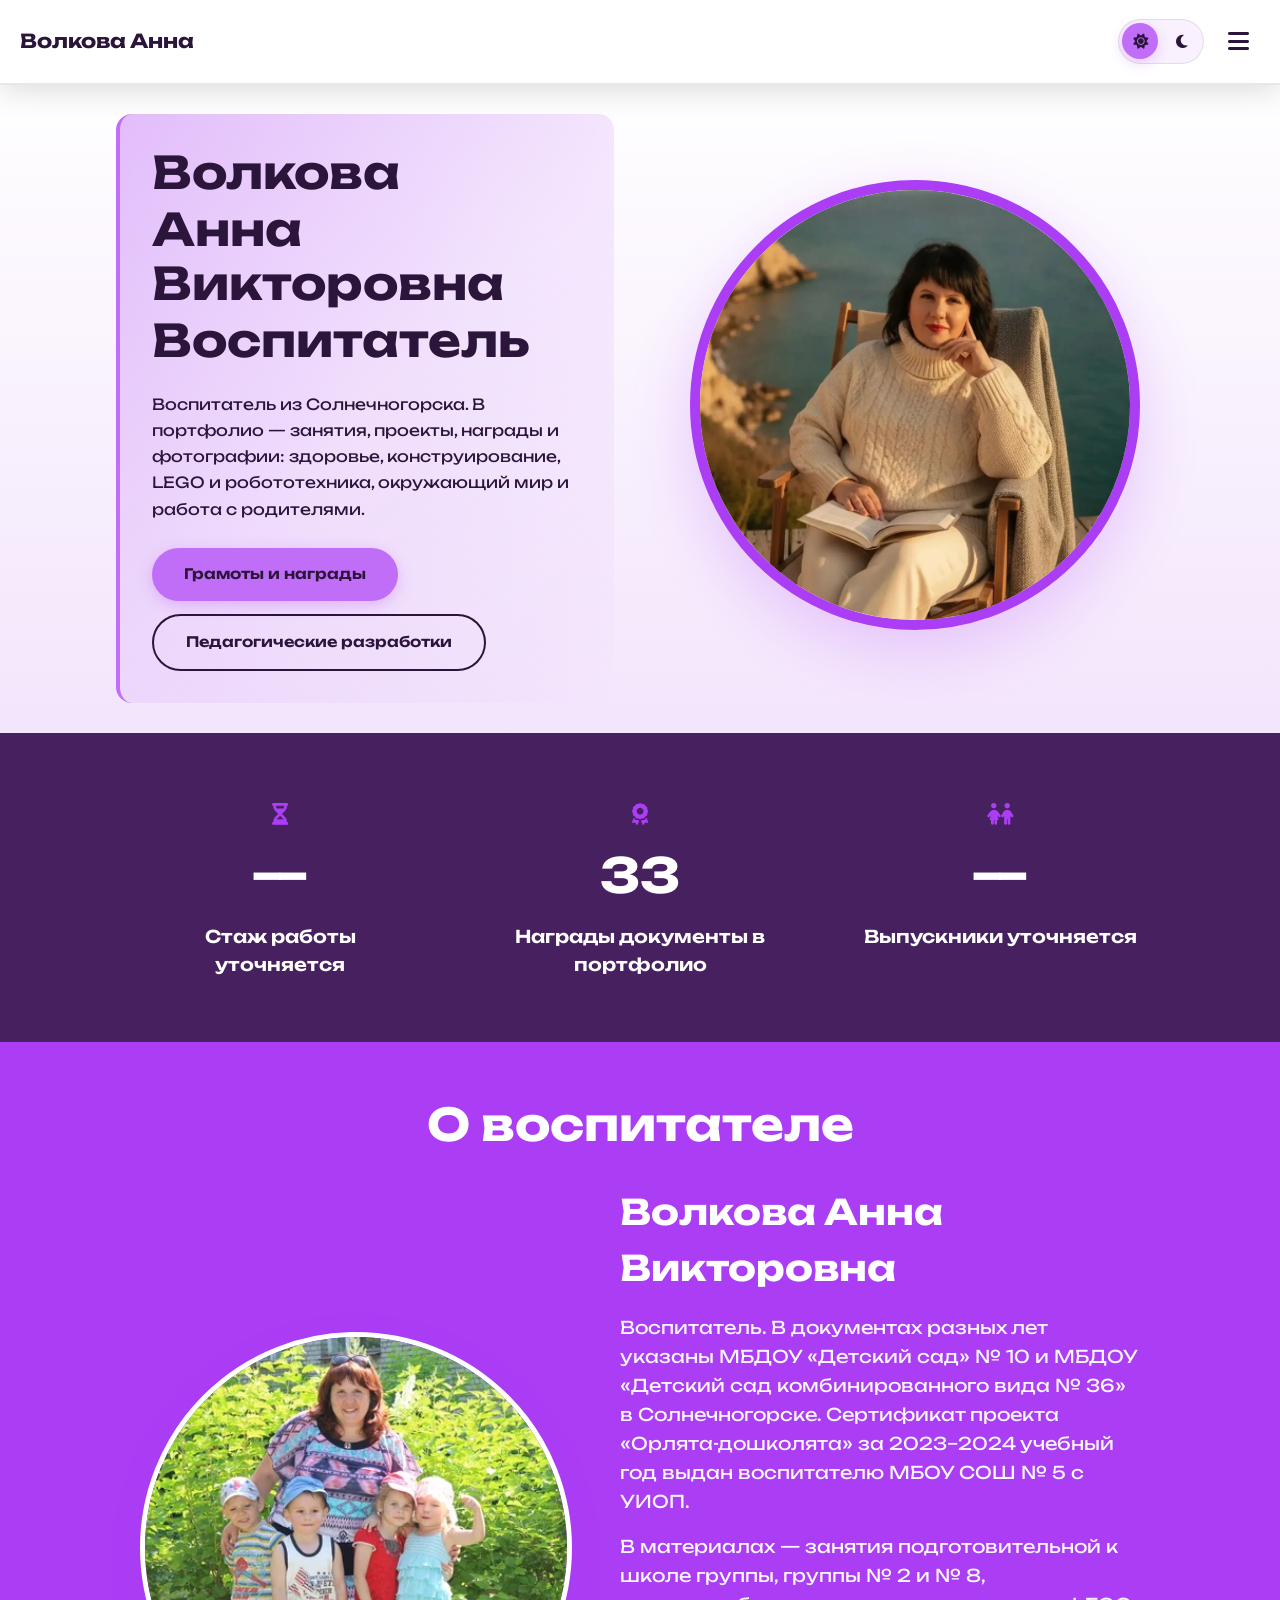
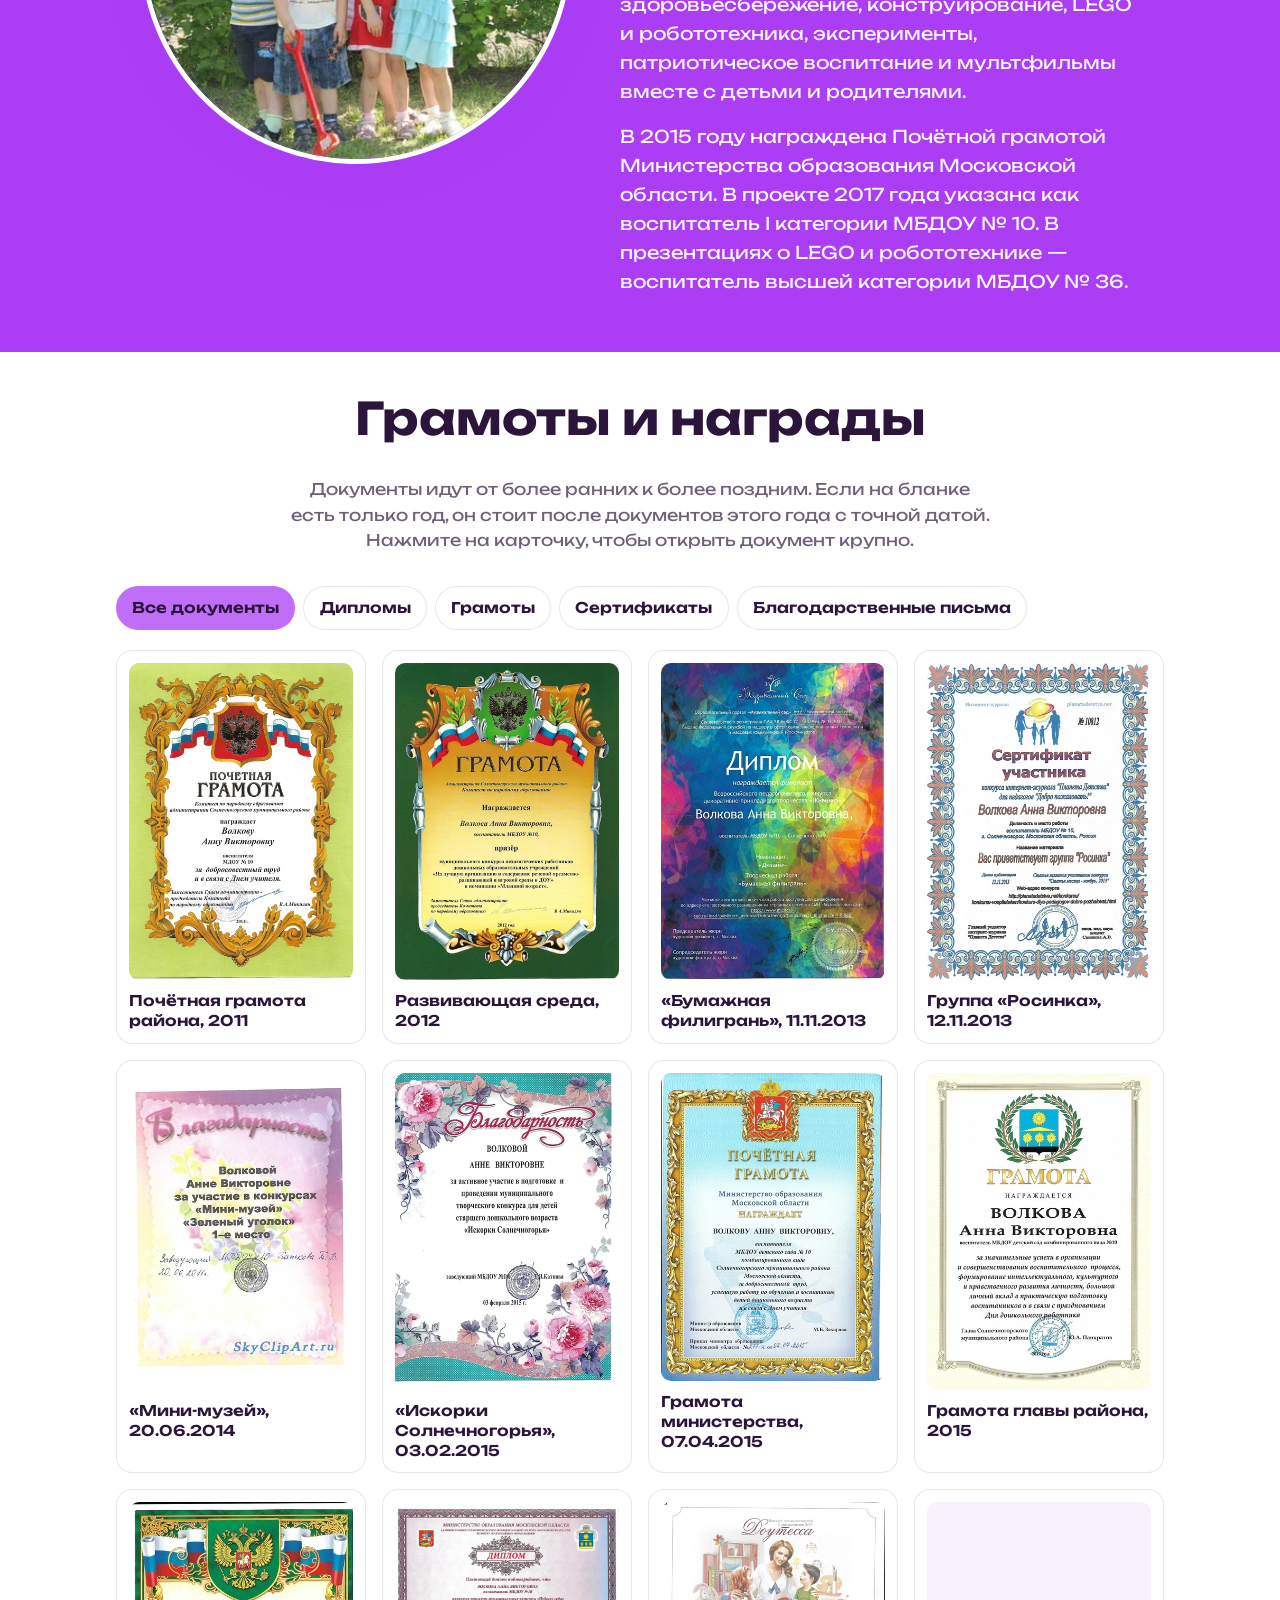
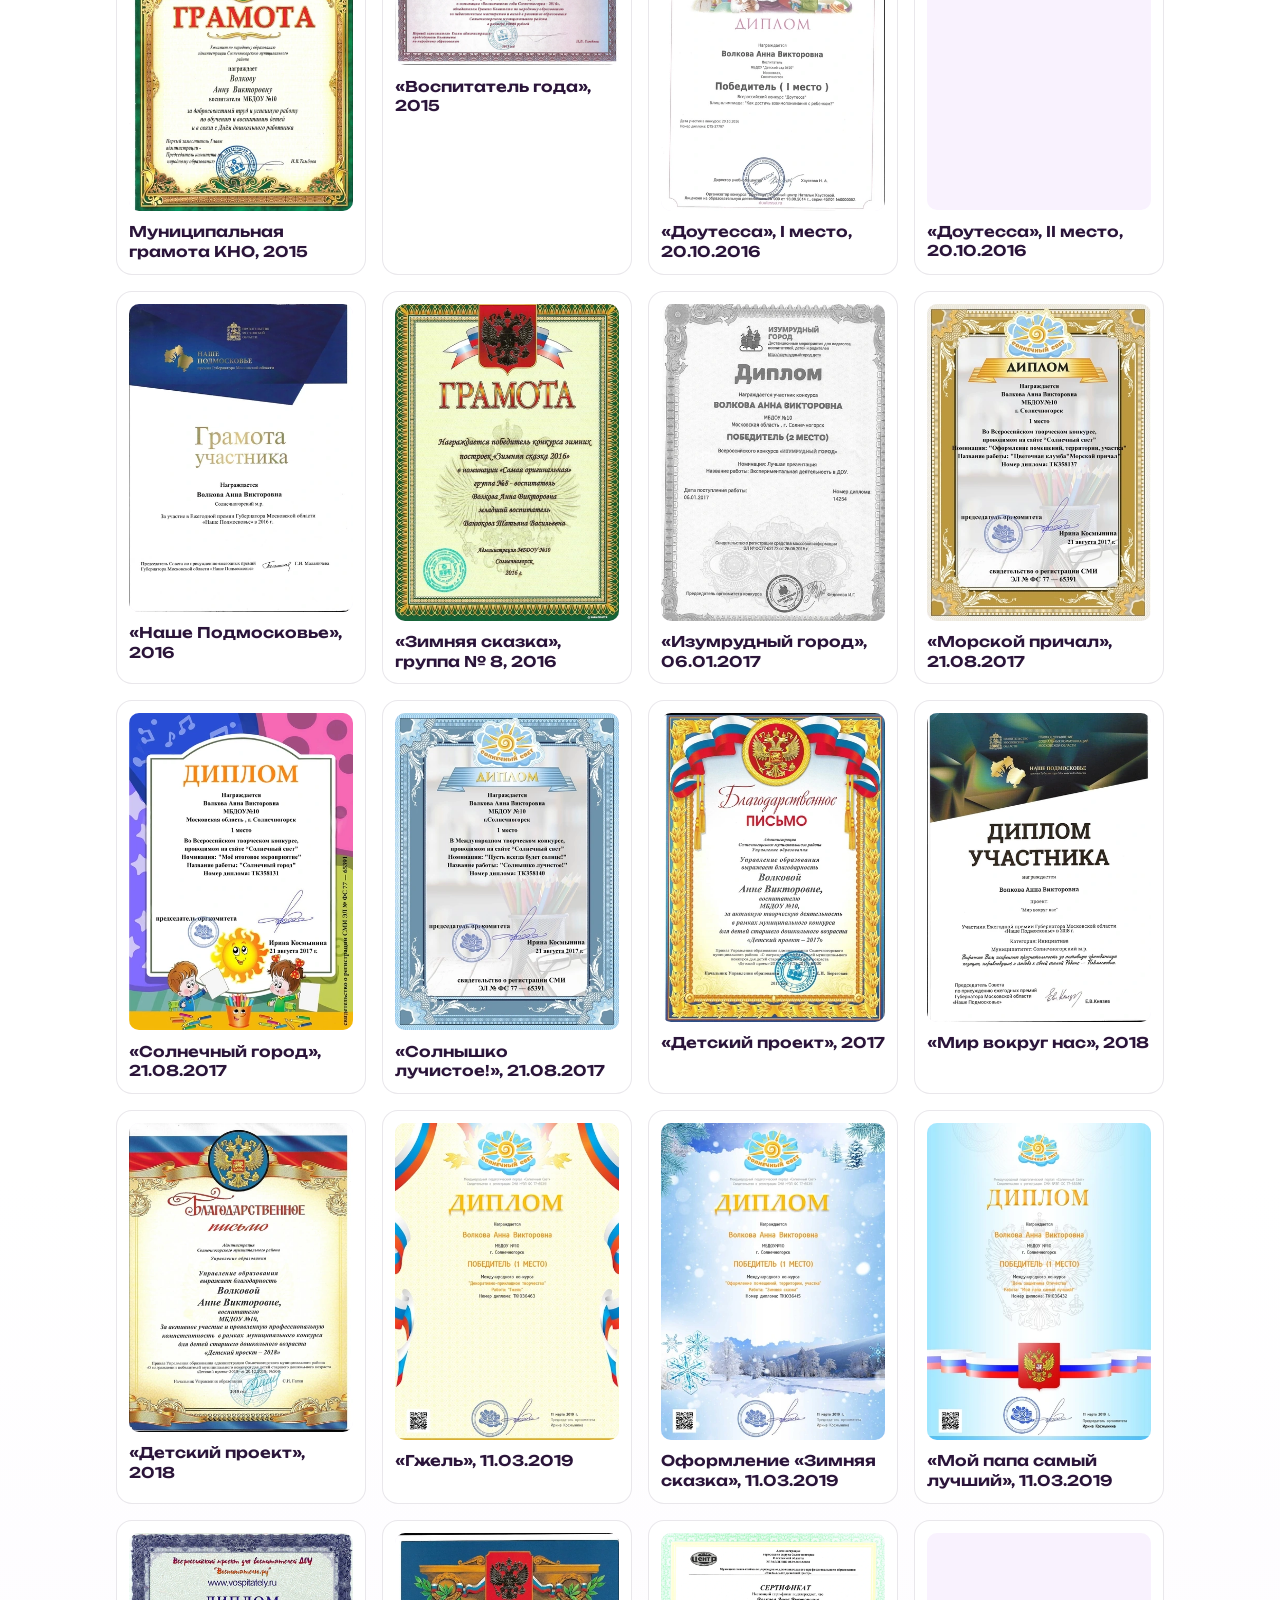
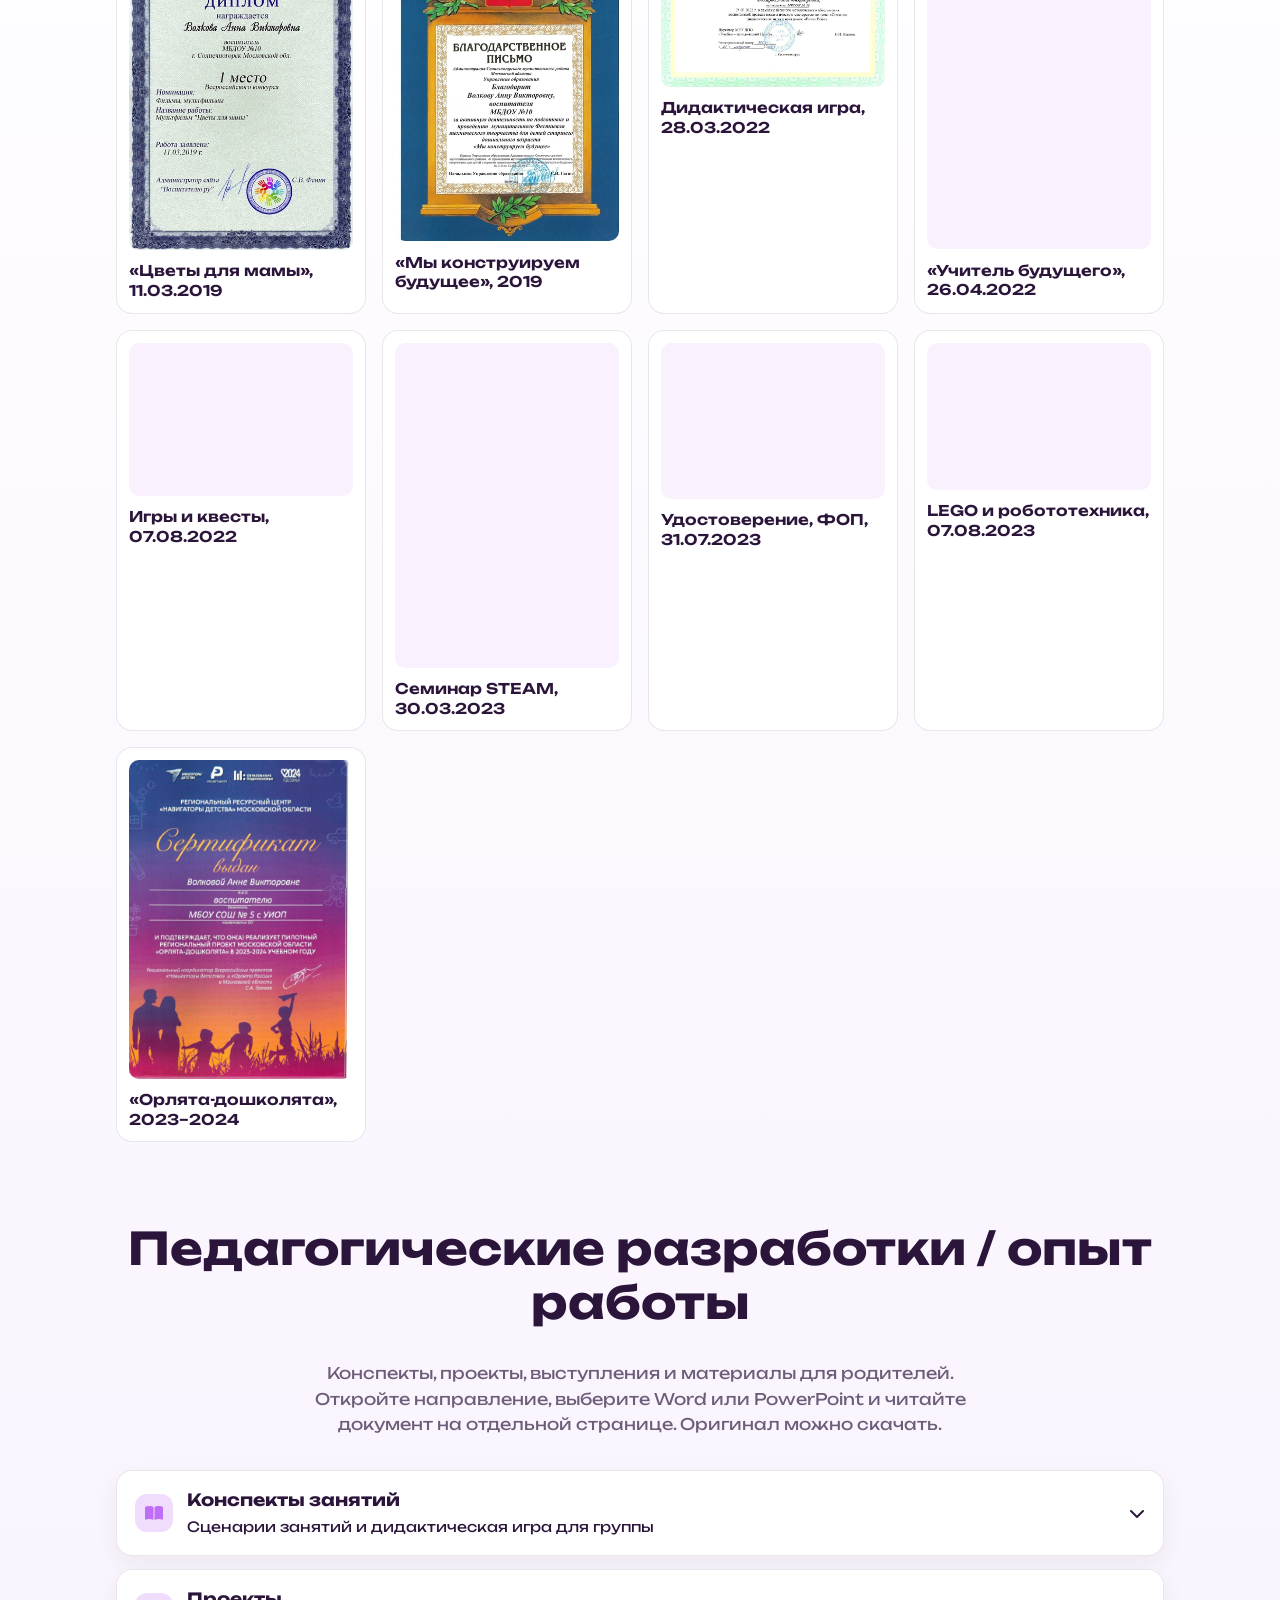
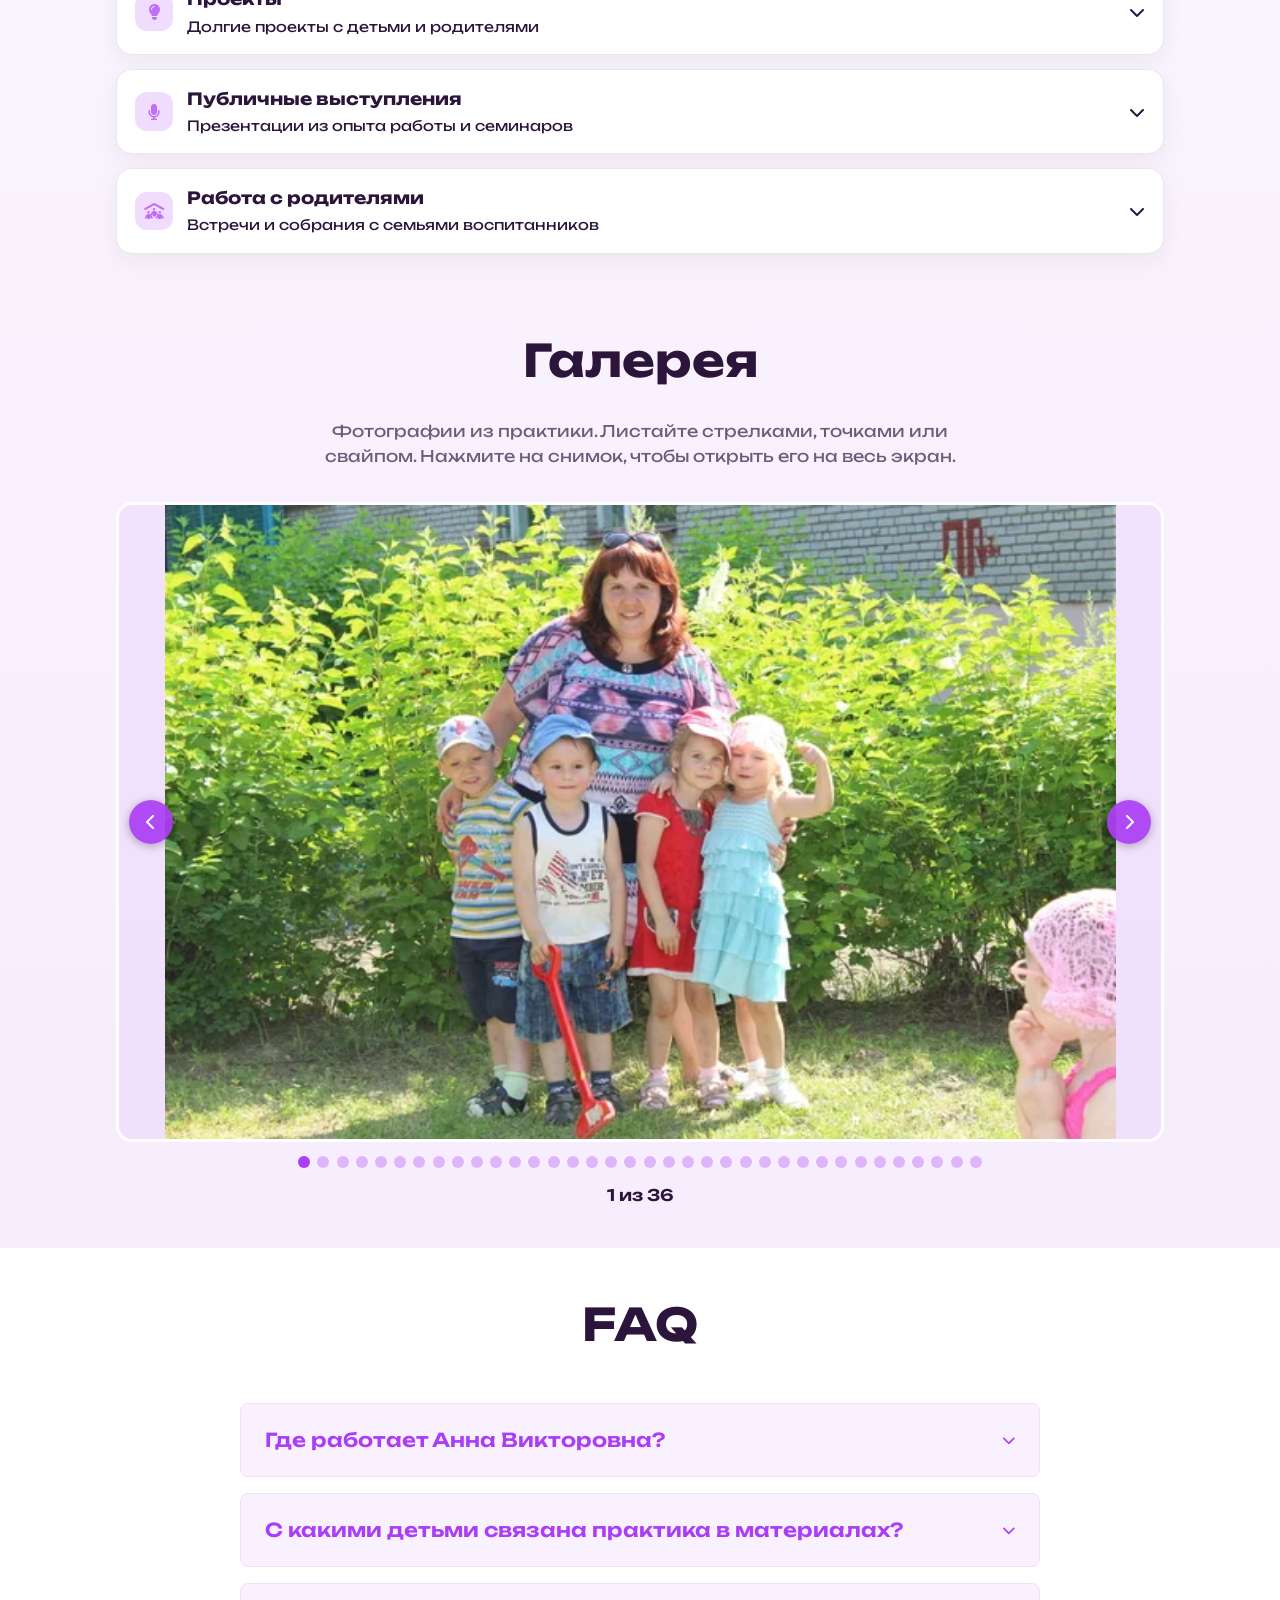
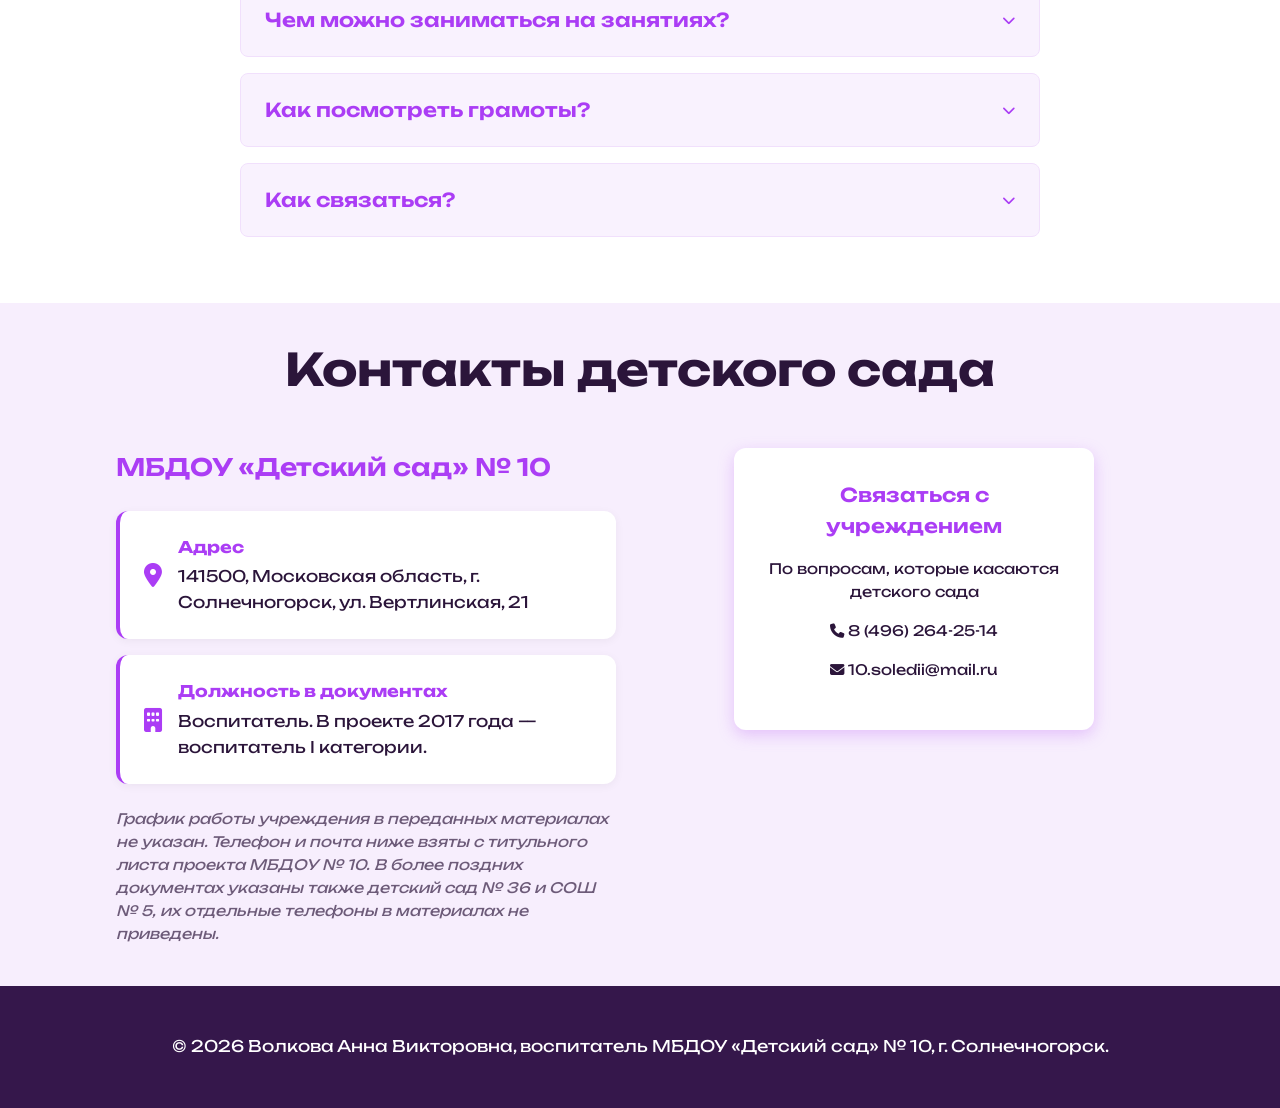
==== commit bab8d352: "Тех. полировка" ====
--- a/index.html
+++ b/index.html
@@ -146,7 +146,7 @@
         <div class="layout__container">
             <h2 class="section__title">О воспитателе</h2>
             <div class="about__profile">
-                <img src="images/gallery/01.jpg" alt="Волкова Анна Викторовна с детьми на прогулке" class="about__photo" width="600" height="400" loading="lazy" decoding="async">
+                <img src="images/webp/gallery/about.webp" alt="Волкова Анна Викторовна с детьми на прогулке" class="about__photo" width="600" height="400" loading="lazy" decoding="async">
                 <div class="about__bio">
                     <h3 class="about__name">Волкова Анна Викторовна</h3>
                     <p>Воспитатель. В документах разных лет указаны МБДОУ «Детский сад» № 10 и МБДОУ «Детский сад комбинированного вида № 36» в Солнечногорске. Сертификат проекта «Орлята-дошколята» за 2023–2024 учебный год выдан воспитателю МБОУ СОШ № 5 с УИОП.</p>
@@ -201,8 +201,12 @@
                     <img src="images/webp/awards/22.webp" alt="Грамота главы Солнечногорского муниципального района, 2015 год" loading="lazy" decoding="async">
                     <span class="awards__caption">Грамота главы района, 2015</span>
                 </button>
+                <button type="button" class="awards__card" data-award data-type="gramota" data-full="images/webp/awards/09.webp" data-title="Муниципальная грамота КНО г. Солнечногорска, 2015" data-desc="Комитет по народному образованию г. Солнечногорска. За добросовестный труд и успешную работу воспитателя МБДОУ № 10. Ко Дню дошкольного работника, 2015 год.">
+                    <img src="images/webp/awards/09.webp" alt="Муниципальная грамота КНО г. Солнечногорска, 2015 год" loading="lazy" decoding="async">
+                    <span class="awards__caption">Муниципальная грамота КНО, 2015</span>
+                </button>
                 <button type="button" class="awards__card" data-award data-type="diploma" data-full="images/webp/awards/vospitatel-goda.webp" data-title="Диплом «Воспитатель года Солнечногорья»" data-desc="Призёр муниципального конкурса «Педагог года» в номинации «Воспитатель года Солнечногорья — 2016», грант Комитета по народному образованию. На документе указан 2015 год.">
-                    <img src="images/webp/awards/vospitatel-goda.webp" alt="Диплом призёра конкурса «Воспитатель года Солнечногорья», 2015 год" loading="lazy" decoding="async">
+                    <img src="images/webp/awards/vospitatel-goda-thumb.webp" alt="Диплом призёра конкурса «Воспитатель года Солнечногорья», 2015 год" loading="lazy" decoding="async">
                     <span class="awards__caption">«Воспитатель года», 2015</span>
                 </button>
                 <button type="button" class="awards__card" data-award data-type="diploma" data-full="images/webp/awards/08.webp" data-title="«Доутесса», I место, 2016" data-desc="I место, блиц-олимпиада «Как достичь взаимопонимания с ребёнком?». Дата участия 20.10.2016.">
@@ -296,11 +300,6 @@
                 <button type="button" class="awards__card" data-award data-type="certificate" data-full="images/webp/awards/cert-orlyata.webp" data-title="Сертификат «Орлята-дошколята»" data-desc="Региональный ресурсный центр «Навигаторы детства» Московской области. Воспитатель МБОУ СОШ № 5 с УИОП реализует пилотный проект «Орлята-дошколята» в 2023–2024 учебном году. На бланке указан 2024 год.">
                     <img src="images/webp/awards/cert-orlyata.webp" alt="Сертификат проекта «Орлята-дошколята» за 2023–2024 учебный год" loading="lazy" decoding="async">
                     <span class="awards__caption">«Орлята-дошколята», 2023–2024</span>
-                </button>
-                <h3 class="awards__group">Дата не указана</h3>
-                <button type="button" class="awards__card" data-award data-type="gramota" data-full="images/webp/awards/09.webp" data-title="Грамота ко Дню дошкольного работника" data-desc="Комитет по народному образованию. За добросовестный труд и успешную работу воспитателя МБДОУ № 10. Год на этой копии не читается однозначно, поэтому документ стоит в группе «Дата не указана».">
-                    <img src="images/webp/awards/09.webp" alt="Грамота за добросовестный труд ко Дню дошкольного работника. Дата на публикуемой подписи не установлена" loading="lazy" decoding="async">
-                    <span class="awards__caption">Дата не указана</span>
                 </button>
             </div>
         </div>
@@ -320,20 +319,22 @@
                         </span>
                         <i class="fas fa-chevron-down materials__chevron" aria-hidden="true"></i>
                     </button>
-                    <div class="materials__panel" id="materials-lessons" hidden>
-                        <div class="materials__format">
-                            <h3><i class="fas fa-file-word" aria-hidden="true"></i> Word</h3>
-                            <ul>
-                                <li><a href="documents/view.html?id=park">Конспект занятия «Парк развлечений»</a></li>
-                                <li><a href="documents/view.html?id=solnechny">Конспект занятия «Солнечный город»</a></li>
-                                <li><a href="documents/view.html?id=progulka">Прогулка в весенний лес</a></li>
-                            </ul>
-                        </div>
-                        <div class="materials__format">
-                            <h3><i class="fas fa-file-powerpoint" aria-hidden="true"></i> PowerPoint</h3>
-                            <ul>
-                                <li><a href="documents/view.html?id=ten">Дидактическая игра «Найди тень»</a></li>
-                            </ul>
+                    <div class="materials__panel" id="materials-lessons" inert>
+                        <div class="materials__panel-content">
+                            <div class="materials__format">
+                                <h3><i class="fas fa-file-word" aria-hidden="true"></i> Word</h3>
+                                <ul>
+                                    <li><a href="documents/view.html?id=park">Конспект занятия «Парк развлечений»</a></li>
+                                    <li><a href="documents/view.html?id=solnechny">Конспект занятия «Солнечный город»</a></li>
+                                    <li><a href="documents/view.html?id=progulka">Прогулка в весенний лес</a></li>
+                                </ul>
+                            </div>
+                            <div class="materials__format">
+                                <h3><i class="fas fa-file-powerpoint" aria-hidden="true"></i> PowerPoint</h3>
+                                <ul>
+                                    <li><a href="documents/view.html?id=ten">Дидактическая игра «Найди тень»</a></li>
+                                </ul>
+                            </div>
                         </div>
                     </div>
                 </article>
@@ -346,19 +347,21 @@
                         </span>
                         <i class="fas fa-chevron-down materials__chevron" aria-hidden="true"></i>
                     </button>
-                    <div class="materials__panel" id="materials-projects" hidden>
-                        <div class="materials__format">
-                            <h3><i class="fas fa-file-word" aria-hidden="true"></i> Word</h3>
-                            <ul>
-                                <li><a href="documents/view.html?id=nikto">Проект «Никто не забыт, ничто не забыто»</a></li>
-                                <li><a href="documents/view.html?id=multfilm">Проект «Создание мультфильма»</a></li>
-                            </ul>
-                        </div>
-                        <div class="materials__format">
-                            <h3><i class="fas fa-file-powerpoint" aria-hidden="true"></i> PowerPoint</h3>
-                            <ul>
-                                <li><a href="documents/view.html?id=kukly">Проект «Кукольный салон моды»</a></li>
-                            </ul>
+                    <div class="materials__panel" id="materials-projects" inert>
+                        <div class="materials__panel-content">
+                            <div class="materials__format">
+                                <h3><i class="fas fa-file-word" aria-hidden="true"></i> Word</h3>
+                                <ul>
+                                    <li><a href="documents/view.html?id=nikto">Проект «Никто не забыт, ничто не забыто»</a></li>
+                                    <li><a href="documents/view.html?id=multfilm">Проект «Создание мультфильма»</a></li>
+                                </ul>
+                            </div>
+                            <div class="materials__format">
+                                <h3><i class="fas fa-file-powerpoint" aria-hidden="true"></i> PowerPoint</h3>
+                                <ul>
+                                    <li><a href="documents/view.html?id=kukly">Проект «Кукольный салон моды»</a></li>
+                                </ul>
+                            </div>
                         </div>
                     </div>
                 </article>
@@ -371,15 +374,17 @@
                         </span>
                         <i class="fas fa-chevron-down materials__chevron" aria-hidden="true"></i>
                     </button>
-                    <div class="materials__panel" id="materials-talks" hidden>
-                        <div class="materials__format">
-                            <h3><i class="fas fa-file-powerpoint" aria-hidden="true"></i> PowerPoint</h3>
-                            <ul>
-                                <li><a href="documents/view.html?id=zdorovie">Использование здоровьеформирующих технологий</a></li>
-                                <li><a href="documents/view.html?id=experiment">Интерактивное оборудование на занятиях по экспериментальной деятельности</a></li>
-                                <li><a href="documents/view.html?id=lego-stem">Выступление: LEGO-конструирование и робототехника</a></li>
-                                <li><a href="documents/view.html?id=robot">Робототехника в детском саду</a></li>
-                            </ul>
+                    <div class="materials__panel" id="materials-talks" inert>
+                        <div class="materials__panel-content">
+                            <div class="materials__format">
+                                <h3><i class="fas fa-file-powerpoint" aria-hidden="true"></i> PowerPoint</h3>
+                                <ul>
+                                    <li><a href="documents/view.html?id=zdorovie">Использование здоровьеформирующих технологий</a></li>
+                                    <li><a href="documents/view.html?id=experiment">Интерактивное оборудование на занятиях по экспериментальной деятельности</a></li>
+                                    <li><a href="documents/view.html?id=lego-stem">Выступление: LEGO-конструирование и робототехника</a></li>
+                                    <li><a href="documents/view.html?id=robot">Робототехника в детском саду</a></li>
+                                </ul>
+                            </div>
                         </div>
                     </div>
                 </article>
@@ -392,12 +397,14 @@
                         </span>
                         <i class="fas fa-chevron-down materials__chevron" aria-hidden="true"></i>
                     </button>
-                    <div class="materials__panel" id="materials-parents" hidden>
-                        <div class="materials__format">
-                            <h3><i class="fas fa-file-powerpoint" aria-hidden="true"></i> PowerPoint</h3>
-                            <ul>
-                                <li><a href="documents/view.html?id=roditeli">Родительское собрание «Скоро в школу»</a></li>
-                            </ul>
+                    <div class="materials__panel" id="materials-parents" inert>
+                        <div class="materials__panel-content">
+                            <div class="materials__format">
+                                <h3><i class="fas fa-file-powerpoint" aria-hidden="true"></i> PowerPoint</h3>
+                                <ul>
+                                    <li><a href="documents/view.html?id=roditeli">Родительское собрание «Скоро в школу»</a></li>
+                                </ul>
+                            </div>
                         </div>
                     </div>
                 </article>
--- a/styles/style.min.css
+++ b/styles/style.min.css
@@ -1 +1 @@
-:root{--section-padding:40px 0;--section-padding-lg:50px 0;--container-padding:20px;--touch-target:44px;--scroll-margin-high:2rem;--scroll-margin-near:1rem;--scroll-margin-contact:0.5rem}body[data-theme=ink-violet-light]{--primary-color:#2B153A;--secondary-color:#AB3DF5;--accent-color:#C06EF7;--on-accent:#2B153A;--link-color:#7024A4;--text-color:#2B153A;--text-light:#ffffff;--light-gray:#F7EEFD;--surface:#ffffff;--white:#ffffff;--gray:rgba(43, 21, 58, 0.68);--dark-bg:#35174B;--dark-section:#47215F;--tint-light:#F1E0FC;--tint-lighter:#F9F2FE;--variant1-color:#C06EF7;--beige:#F3E5FC;--header-bg:rgba(255, 255, 255, 0.92);--header-border:rgba(43, 21, 58, 0.1);--border-soft:rgba(43, 21, 58, 0.1);--body-bg:radial-gradient(circle at 14% 12%, rgba(192, 110, 247, 0.55), transparent 22rem),radial-gradient(circle at 84% 14%, rgba(192, 110, 247, 0.38), transparent 24rem),linear-gradient(180deg, #ffffff 0%, #ffffff 48%, #F3E5FC 100%);--hero-bg:linear-gradient(180deg, #ffffff 0%, #F3E5FC 100%);--hero-content-bg:linear-gradient(135deg, rgba(192, 110, 247, 0.45) 0%, rgba(192, 110, 247, 0.14) 50%, transparent 100%);--overlay-gradient-end:rgba(53, 23, 75, 0.95);--accent-a03:rgba(192, 110, 247, 0.2);--accent-a08:rgba(192, 110, 247, 0.28);--accent-a10:rgba(192, 110, 247, 0.35);--accent-a15:rgba(192, 110, 247, 0.42);--accent-a20:rgba(171, 61, 245, 0.18);--accent-a25:rgba(171, 61, 245, 0.22);--accent-a30:rgba(171, 61, 245, 0.28);--accent-a35:rgba(171, 61, 245, 0.32);--accent-a40:rgba(171, 61, 245, 0.38);--accent-a50:rgba(171, 61, 245, 0.5);--accent-a80:rgba(171, 61, 245, 0.8);--accent-a92:rgba(171, 61, 245, 0.92)}body[data-theme=ink-violet-dark]{--primary-color:#F7EEFD;--secondary-color:#AB3DF5;--accent-color:#C06EF7;--on-accent:#2B153A;--link-color:#C06EF7;--text-color:#F7EEFD;--text-light:#2B153A;--light-gray:#342044;--surface:#271635;--white:#ffffff;--gray:rgba(247, 238, 253, 0.72);--dark-bg:#190D23;--dark-section:#35174B;--tint-light:#45255C;--tint-lighter:#321D43;--variant1-color:#C06EF7;--beige:#321D43;--header-bg:rgba(31, 16, 43, 0.94);--header-border:rgba(192, 110, 247, 0.16);--border-soft:rgba(192, 110, 247, 0.16);--body-bg:radial-gradient(circle at 14% 12%, rgba(192, 110, 247, 0.16), transparent 22rem),radial-gradient(circle at 82% 14%, rgba(192, 110, 247, 0.1), transparent 24rem),linear-gradient(180deg, #190D23 0%, #2B173C 100%);--hero-bg:linear-gradient(180deg, #190D23 0%, #2B173C 100%);--hero-content-bg:linear-gradient(135deg, rgba(192, 110, 247, 0.14) 0%, rgba(192, 110, 247, 0.04) 50%, transparent 100%);--overlay-gradient-end:rgba(25, 13, 35, 0.95);--accent-a03:rgba(192, 110, 247, 0.06);--accent-a08:rgba(192, 110, 247, 0.1);--accent-a10:rgba(192, 110, 247, 0.12);--accent-a15:rgba(192, 110, 247, 0.16);--accent-a20:rgba(192, 110, 247, 0.2);--accent-a25:rgba(192, 110, 247, 0.25);--accent-a30:rgba(192, 110, 247, 0.3);--accent-a35:rgba(192, 110, 247, 0.35);--accent-a40:rgba(192, 110, 247, 0.4);--accent-a50:rgba(192, 110, 247, 0.5);--accent-a80:rgba(192, 110, 247, 0.8);--accent-a92:rgba(192, 110, 247, 0.92);color-scheme:dark}*{margin:0;padding:0;box-sizing:border-box}html{overflow-x:hidden;scroll-behavior:smooth;scroll-padding-top:4rem}body{font-family:Unbounded,sans-serif;line-height:1.6;color:var(--text-color);background:var(--body-bg);overflow-x:hidden;width:100%;-webkit-tap-highlight-color:transparent;transition:background .35s ease,color .35s ease}html.is-lightbox-open,html.is-lightbox-open body{overscroll-behavior:none}a:focus,button:focus{outline:0}a:focus-visible,button:focus-visible{outline:2px solid var(--secondary-color);outline-offset:2px;border-radius:4px}#main-content:focus{outline:0}.layout__container{max-width:clamp(320px,90vw,1200px);width:100%;margin:0 auto;padding:0 var(--container-padding);min-width:0}.skip-link{position:fixed;top:.75rem;left:1rem;padding:.55rem .9rem;background:var(--secondary-color);color:var(--white);font-size:.9rem;font-weight:600;text-decoration:none;z-index:10000;border-radius:999px;box-shadow:0 8px 24px rgba(42,42,42,.16);opacity:0;transform:translateY(-.75rem);pointer-events:none;transition:opacity .2s ease,transform .2s ease}.skip-link:focus{opacity:1;transform:translateY(0);pointer-events:auto;outline:3px solid var(--accent-color);outline-offset:3px}.site-header{background-color:var(--header-bg);color:var(--primary-color);padding:1.2rem 0;padding-top:max(1.2rem,env(safe-area-inset-top));padding-left:env(safe-area-inset-left);padding-right:env(safe-area-inset-right);position:fixed;width:100%;max-width:100vw;top:0;left:0;right:0;z-index:1000;box-shadow:0 4px 30px rgba(0,0,0,.15);backdrop-filter:blur(15px);border-bottom:2px solid var(--header-border)}.site-header .layout__container{max-width:100%;overflow:visible}.site-header__nav{display:flex;justify-content:space-between;align-items:center;gap:.75rem;min-width:0;width:100%}.site-header__nav .site-header__logo{flex:0 1 auto;min-width:0}.site-header__nav .site-header__list{flex:1;justify-content:center;margin:0 auto}.site-header__logo{font-size:1.8rem;font-weight:700;color:var(--primary-color);white-space:nowrap;overflow:hidden;text-overflow:ellipsis;max-width:100%;text-decoration:none}a.site-header__logo:hover{color:var(--primary-color)}.site-header__list{display:flex;list-style:none;gap:.4rem;margin:0;padding:0;align-items:center;flex-wrap:nowrap}.site-header__list a{font-size:.9rem;padding:.35rem .6rem;white-space:nowrap}.site-header__dropdown{position:relative}.site-header__dropdown>a{display:inline-flex;align-items:center;gap:.3rem;transition:color .25s ease}.site-header__dropdown>a:hover{color:var(--link-color)}.site-header__dropdown>a i.fa-chevron-down{display:inline-block;transition:transform .25s ease}.site-header__dropdown:hover>a i.fa-chevron-down{transform:rotate(180deg)}.site-header__dropdown.site-header__dropdown--open>a i.fa-chevron-down{transform:rotate(180deg)}.site-header__dropdown .site-header__submenu{position:absolute;top:100%;left:0;margin-top:-2px;padding:.5rem 0;padding-top:calc(.6rem + 2px);min-width:220px;list-style:none;z-index:100;background:var(--surface);box-shadow:0 10px 30px rgba(0,0,0,.12);border-radius:8px;border:1px solid var(--border-soft);opacity:0;visibility:hidden;transform:translateY(-8px);transition:opacity .25s ease,transform .25s ease,visibility .25s}.site-header__dropdown:hover .site-header__submenu{opacity:1;visibility:visible;transform:translateY(0)}.site-header__submenu a{display:block;padding:.6rem 1.2rem;color:var(--primary-color);text-decoration:none;font-size:.95rem;transition:background .2s ease,color .2s ease}.site-header__submenu a:hover{background:var(--tint-light);color:var(--link-color)}.site-header__list>li>a{color:var(--primary-color);text-decoration:none;transition:color .3s,background-color .3s;font-weight:500;border-radius:999px}.site-header__list a:hover{color:var(--link-color);background-color:var(--tint-lighter)}.site-header__list a.site-header__link--active{color:var(--link-color);font-weight:700;position:relative}.site-header__list a.site-header__link--active::after{display:none}.site-header__cta,.site-header__list .site-header__cta,.site-header__list .site-header__cta.site-header__cta--active{color:var(--on-accent)!important;background-color:var(--accent-color)}.site-header__list .site-header__cta.site-header__cta--active::after{display:none}.site-header__cta{display:inline-block;background-color:var(--accent-color);color:var(--on-accent)!important;padding:clamp(.75rem,1vw,.75rem) clamp(1.75rem,2vw,1.875rem);text-decoration:none;border-radius:50px;transition:all .3s;font-weight:600;font-size:clamp(.875rem, 1vw, .95rem);white-space:nowrap;box-shadow:0 4px 15px var(--accent-a20)}.site-header__cta:hover{background-color:#ab3df5;color:var(--on-accent)!important;transform:translateY(-2px);box-shadow:0 6px 20px var(--accent-a30)}.site-header__item--cta-mobile{display:none}.site-header__toggle{display:none;cursor:pointer;font-size:1.5rem;flex-shrink:0;border:none;background:0 0;color:inherit;padding:0;font-family:inherit;line-height:1}.theme-switcher{display:inline-flex;flex-shrink:0;align-items:center;gap:.35rem;padding:.2rem;border-radius:999px;background:var(--tint-lighter);border:1px solid var(--border-soft)}.theme-switcher__btn{display:inline-flex;align-items:center;justify-content:center;width:2.25rem;height:2.25rem;padding:0;border:none;border-radius:50%;background:0 0;color:var(--primary-color);cursor:pointer;font-size:.95rem;transition:background .2s ease,color .2s ease,box-shadow .2s ease}.theme-switcher__btn:hover{background:var(--tint-light);color:var(--secondary-color)}.theme-switcher__btn--active{background:var(--accent-color);color:var(--on-accent);box-shadow:0 4px 14px var(--accent-a25)}.theme-switcher__btn:focus-visible{outline:2px solid var(--secondary-color);outline-offset:2px}.hero{background:var(--hero-bg);color:var(--primary-color);padding:180px 0 120px;position:relative;overflow:hidden}@media (min-width:1025px){.hero{padding-bottom:30px}}.hero__wrapper{display:grid;grid-template-columns:1fr 1fr;gap:clamp(2rem,4vw,4rem);align-items:center}.hero__content{max-width:100%;position:relative;background:var(--hero-content-bg);padding:clamp(1.5rem,2.5vw,2.5rem);border-radius:16px;border-left:clamp(3px,.4vw,4px) solid var(--accent-color)}.hero__content h1{font-size:clamp(1.6rem, 3.5vw + 1rem, 2.8rem);margin-bottom:1.5rem;font-weight:700;color:var(--primary-color);line-height:1.2;text-align:left}.hero__description{font-size:clamp(.95rem, 1.2vw, 1.1rem);margin-bottom:clamp(1.5rem,2vw,2rem);color:var(--text-color);line-height:1.7;text-align:left}.hero__actions{display:flex;gap:clamp(.75rem,1vw,1rem);justify-content:flex-start;flex-wrap:wrap;margin-top:clamp(1.5rem,2vw,2rem)}.hero__media{position:relative;display:flex;justify-content:center;align-items:center}.hero__figure{position:relative;width:100%;max-width:clamp(280px,40vw,500px)}.hero__photo{width:100%;height:auto;border-radius:50%;object-fit:cover;object-position:center 22%;aspect-ratio:1;border:clamp(6px,1vw,10px) solid var(--secondary-color);box-shadow:0 20px 60px var(--accent-a25);position:relative;z-index:2}.btn{display:inline-block;background-color:var(--accent-color);color:var(--on-accent);padding:clamp(.875rem,1.2vw,.9375rem) clamp(2rem,2.5vw,2.1875rem);text-decoration:none;border-radius:50px;transition:all .3s;font-weight:600;border:none;cursor:pointer;font-size:clamp(.9rem, 1.1vw, 1rem)}.btn--primary{background-color:var(--accent-color);color:var(--on-accent);box-shadow:0 4px 15px var(--accent-a30)}.btn--primary:hover{background-color:#ab3df5;color:var(--on-accent);transform:translateY(-2px);box-shadow:0 6px 20px var(--accent-a40)}.btn--secondary{background-color:transparent;border:2px solid var(--primary-color);color:var(--primary-color)}.btn--secondary:hover{background-color:var(--accent-color);border-color:var(--accent-color);color:var(--on-accent);transform:translateY(-2px)}.btn--telegram{background:#08c!important;color:var(--white)!important}.btn--telegram:hover{background:#069!important;color:var(--white)!important}.btn:hover{background-color:#ab3df5;color:var(--on-accent);transform:translateY(-2px)}main{width:100%;max-width:100%;min-width:0;overflow-x:hidden;padding-top:4rem}section{padding:var(--section-padding);max-width:100%;min-width:0;scroll-margin-top:4rem}section#about,section#faq,section#materials,section#stats{scroll-margin-top:var(--scroll-margin-high)}section#documents,section#events,section#reviews{scroll-margin-top:var(--scroll-margin-near)}section#contact{scroll-margin-top:var(--scroll-margin-contact)}section:first-of-type{padding-top:50px}.section__title{text-align:center;font-size:clamp(1.75rem, 4vw + 1rem, 2.8rem);margin-bottom:clamp(2rem,4vw,3.5rem);color:var(--primary-color);font-weight:700;line-height:1.2}#about .section__title{text-align:center;margin-bottom:2rem;margin-top:-.5rem;padding-top:0}.about{background-color:var(--secondary-color);position:relative;overflow:hidden;padding-top:4rem}.about__emojis{display:none}.about::before{content:none;display:none}.about .layout__container{position:relative;z-index:1}.about__icons{position:absolute;top:0;left:0;right:0;bottom:0;pointer-events:none;z-index:0;overflow:hidden}.about__icon{position:absolute;font-size:4.5rem;color:rgba(255,255,255,.1);z-index:0}.about__icon--left.about__icon--top{top:12%;left:3%}.about__icon--right.about__icon--top{top:20%;right:3%}.about__icon--left.about__icon--bottom{bottom:18%;left:4%;font-size:4rem}.about__icon--right.about__icon--bottom{bottom:12%;right:3%;font-size:4.5rem}@media (max-width:767px){.about::before{display:none}.about__emojis{display:grid;grid-template-columns:1fr 1fr;grid-template-rows:1fr 1fr;position:absolute;top:0;left:0;right:0;bottom:0;pointer-events:none;z-index:0;font-size:4rem;opacity:.08;place-items:center}.about__emojis span{display:block}.about__icon--left.about__icon--top{top:8%;left:8%;font-size:3.5rem}.about__icon--right.about__icon--top{top:15%;right:10%;font-size:3rem}.about__icon--left.about__icon--bottom{bottom:25%;left:5%;font-size:3.5rem}.about__icon--right.about__icon--bottom{bottom:10%;right:12%;font-size:3rem}}.about .section__title{color:var(--white)}.about__profile{display:flex;align-items:center;gap:3rem;max-width:clamp(320px,85vw,1000px);margin:0 auto;position:relative;z-index:1}.about__photo{width:clamp(288px,36vw,432px);height:clamp(288px,36vw,432px);flex-shrink:0;border-radius:50%;object-fit:cover;border:clamp(3px,.5vw,5px) solid var(--white);box-shadow:0 10px 30px var(--accent-a20);transition:transform .3s}.about__photo:hover{transform:scale(1.05)}.about .about__bio .about__name{font-size:2.2rem;margin-bottom:1rem;color:var(--white);font-weight:700}.about .about__bio p{margin-bottom:1rem;font-size:1.1rem;line-height:1.65;color:rgba(255,255,255,.96)}.stats{background-color:var(--dark-section);color:var(--white);padding:40px 0}.stats__grid{display:grid;grid-template-columns:repeat(auto-fit,minmax(200px,1fr));gap:2rem;text-align:center}.stats__item{padding:1.5rem;transition:all .3s;cursor:pointer}.stats__item:hover{transform:translateY(-10px) scale(1.05)}.stats__item:hover .stats__value{color:var(--secondary-color);animation:statGlow 1.5s ease-in-out infinite}@keyframes statGlow{0%,100%{text-shadow:0 0 10px var(--accent-a40)}50%{text-shadow:0 0 25px var(--accent-a80)}}.stats__value{font-size:3rem;font-weight:700;margin-bottom:.5rem;color:var(--white)}.stats__value::after{content:none}.stats__label{font-size:1.1rem;color:var(--white);opacity:1;font-weight:600}.stats__label-accent{color:var(--white);font-weight:600}.services{background-color:var(--dark-section);padding:var(--section-padding-lg);position:relative}.services__inner{max-width:clamp(320px,90vw,1200px);width:100%;margin:0 auto;padding:clamp(1.5rem,4vw,60px) clamp(1.25rem,3vw,40px);background:var(--surface);border-radius:24px;box-shadow:0 20px 60px rgba(0,0,0,.3);min-width:0;box-sizing:border-box}.services__header{display:grid;grid-template-columns:1fr 1fr;gap:3rem;margin-bottom:4rem;align-items:start}.services__title{font-size:2.5rem;font-weight:700;color:var(--primary-color);line-height:1.2;margin:0;text-align:left}.services__lead{font-size:1rem;color:var(--gray);line-height:1.6;margin:0;text-align:left;margin-top:1rem}.services__subjects-wrap{display:flex;align-items:center;gap:1.5rem;margin-bottom:3rem;flex-wrap:wrap;min-width:0;max-width:100%}.services__subjects{display:flex;gap:1.5rem;flex-wrap:wrap;margin-bottom:0;min-width:0;max-width:100%}.services__subjects-hint{margin:0;font-size:.9rem;color:var(--gray);white-space:nowrap}.services__subjects-hint::before{content:'';display:inline-block;width:1px;height:1.2em;background:var(--tint-light);margin-right:1rem;vertical-align:middle}@media (max-width:900px){.services__subjects-wrap{flex-direction:column;align-items:flex-start}.services__subjects-hint::before{display:none}}.services__subject{display:flex;align-items:center;gap:.5rem;padding:.75rem 1.5rem;background:var(--light-gray);border:none;border-radius:50px;font:inherit;font-weight:600;color:var(--primary-color)}.services__subject{cursor:pointer;transition:background .2s,transform .2s}.services__subject:hover{background:var(--tint-light);transform:translateY(-2px)}.services__subject i{color:var(--secondary-color);font-size:1.2rem}.services__subject:focus-visible{outline:2px solid var(--secondary-color);outline-offset:2px}.services__detail{margin-top:1.5rem;margin-bottom:2.5rem;padding:1.5rem;background:var(--tint-lighter);border-radius:12px;border-left:4px solid var(--secondary-color);opacity:0;transform:translateY(-15px);transition:opacity .35s ease,transform .35s ease}.services__detail.services__detail--visible{opacity:1;transform:translateY(0)}.services__detail.services__detail--switching{opacity:0;transform:translateY(10px)}.services__detail-title{font-size:1.3rem;color:var(--secondary-color);margin-bottom:.75rem;font-weight:700}.services__detail-text{color:var(--text-color);line-height:1.6;margin-bottom:1rem}.services__detail-close{background:var(--secondary-color);color:var(--white);border:none;padding:.5rem 1.25rem;border-radius:50px;cursor:pointer;font-weight:600;font-size:.9rem;transition:all .3s}.services__detail-close:hover{background:var(--accent-color);color:var(--on-accent);transform:translateY(-2px)}.services__grid{display:grid;grid-template-columns:repeat(2,1fr);gap:2rem}.services__card{padding:clamp(1.5rem,2.5vw,2.5rem);border-radius:16px;transition:all .3s;display:flex;flex-direction:column;min-height:clamp(280px,30vw,300px)}.services__card--dark{background:var(--dark-section);color:var(--white)}.services__card--accent{background:var(--secondary-color);color:var(--white)}.services__card-icon{font-size:3rem;margin-bottom:1.5rem;color:var(--white)}.services__card h3{font-size:1.5rem;margin-bottom:1rem;color:var(--white);font-weight:700;line-height:1.3}.services__card p{color:rgba(255,255,255,.9);line-height:1.6;margin-bottom:1.5rem;flex-grow:1}.services__card-link{color:var(--white);text-decoration:none;font-weight:600;display:inline-flex;align-items:center;gap:.5rem;transition:all .3s;margin-top:auto;padding:.5rem 1rem;border-radius:8px}.services__card-link:hover{gap:1rem;background:rgba(255,255,255,.2);transform:translateX(5px)}.services__card-link i{font-size:.9rem}.documents{background-color:var(--light-gray)}.documents__grid{display:flex;flex-wrap:wrap;justify-content:center;gap:1.5rem;margin-top:2rem}.documents__card{background:var(--surface);padding:clamp(1.25rem,2vw,1.5rem);border-radius:12px;text-align:center;box-shadow:0 5px 15px rgba(139,69,19,.1);transition:transform .3s;display:flex;flex-direction:column;min-height:clamp(280px,30vw,300px);border:clamp(1px,.2vw,2px) solid var(--beige);width:clamp(280px,90vw,300px);max-width:100%;overflow:hidden;box-sizing:border-box}.documents__card:hover{transform:translateY(-5px);box-shadow:0 8px 25px rgba(139,69,19,.2)}.documents__icon{font-size:3.5rem;color:var(--secondary-color);margin-bottom:1.5rem;transition:transform .3s}.documents__card:hover .documents__icon{transform:scale(1.1) rotate(5deg)}.documents__card h3{font-size:1.4rem;margin-bottom:1rem;color:var(--primary-color);line-height:1.3;font-weight:700;overflow-wrap:break-word;word-wrap:break-word;word-break:break-word;hyphens:auto;max-width:100%;padding:0}.documents__card p{margin-bottom:1.5rem;flex-grow:1;color:var(--text-color);line-height:1.5;display:flex;align-items:center;justify-content:center;min-height:80px;overflow-wrap:break-word;word-wrap:break-word;word-break:break-word;hyphens:auto;max-width:100%;padding:0}.documents__actions{margin-top:auto}.documents__actions{display:flex;flex-direction:column;align-items:center;gap:.75rem;justify-content:center;width:100%}.documents__btn{display:inline-flex;align-items:center;gap:.5rem;background-color:var(--secondary-color);color:var(--white);padding:12px 25px;text-decoration:none;border-radius:50px;transition:all .3s;font-size:1rem;font-weight:600;box-shadow:0 4px 12px var(--accent-a20);justify-content:center;max-width:100%;min-width:min(100%,180px);text-align:center}.documents__btn:hover{background-color:var(--accent-color);color:var(--on-accent);transform:translateY(-2px);box-shadow:0 6px 18px var(--accent-a35)}.documents__btn:active{transform:translateY(0)}.documents__btn:focus-visible{outline:3px solid var(--accent-a50);outline-offset:2px}.documents-tabs{display:flex;gap:.5rem;justify-content:center;margin-top:1rem}.documents-tabs__btn{border:1px solid var(--accent-a35);background:var(--surface);color:var(--secondary-color);border-radius:999px;padding:.55rem 1rem;font:inherit;cursor:pointer;transition:all .2s ease}.documents-tabs__btn:hover{background:var(--tint-lighter)}.documents-tabs__btn.is-active{background:var(--secondary-color);color:var(--white);border-color:var(--secondary-color)}.documents-tabs__panel{margin-top:1rem;display:grid;grid-template-rows:0fr;opacity:0;transform:translateY(8px);overflow:hidden;pointer-events:none;transition:opacity .28s ease,transform .28s ease,grid-template-rows .35s ease}.documents-tabs__panel.is-active{opacity:1;transform:translateY(0);grid-template-rows:1fr;overflow:visible;pointer-events:auto}.documents-tabs__panel .documents__grid{margin-top:0;min-height:0;overflow:hidden}.documents-tabs__panel.is-active .documents__grid{overflow:visible}.events{background-color:var(--dark-section);padding:50px 0 2.5rem 0}.events__header{margin-bottom:3rem}.events .section__title{color:var(--white);text-align:left;margin:0;font-size:2.5rem}.photo-block{background:var(--light-gray)}.photo-block--dark{background:var(--dark-section)}.photo-block--dark .photo-block__description,.photo-block--dark .section__title{color:var(--white)}.photo-block__description{max-width:900px;margin:-1rem auto 1.5rem;text-align:center;color:var(--gray)}.photo-grid{display:grid;grid-template-columns:repeat(auto-fit,minmax(220px,1fr));gap:1rem}.photo-grid img{width:100%;aspect-ratio:4/3;object-fit:cover;border-radius:14px;box-shadow:0 10px 24px rgba(0,0,0,.14)}.photo-grid--narrow{max-width:700px;margin:0 auto}.events__grid{display:grid;grid-template-columns:repeat(auto-fit,minmax(min(100%,320px),1fr));gap:1.5rem}.events__more-bar{text-align:center;margin-top:1.5rem}.events__more-bar .btn{background:var(--surface);color:var(--secondary-color);border:2px solid var(--white)}.events__more-bar .btn:hover{background:var(--tint-lighter);color:var(--secondary-color);border-color:var(--white)}.events__more{margin-top:1.5rem;display:grid;grid-template-rows:0fr;transition:grid-template-rows .5s ease}.events__more:not(.events__more--visible){margin-top:0}.events__more--visible{grid-template-rows:1fr}.events__more-inner{min-height:0;display:grid;grid-template-columns:repeat(auto-fit,minmax(min(100%,320px),1fr));gap:1.5rem;overflow:hidden;opacity:0;transition:opacity .4s ease}.events__more--visible .events__more-inner{opacity:1;overflow:visible}.events__card{background:var(--surface);border-radius:16px;overflow:hidden;box-shadow:0 8px 30px rgba(0,0,0,.2);border:none}.events .slider__arrow:not(.slider__container .slider__arrow){display:none!important;visibility:hidden!important;opacity:0!important;pointer-events:none!important}.events .slider__container{overflow:hidden!important;position:relative!important}.events__vk-link{position:absolute;top:.65rem;right:.65rem;z-index:6;display:inline-flex;align-items:center;gap:.35rem;padding:.4rem .65rem;border-radius:999px;font-size:.75rem;font-weight:600;color:var(--white);background:var(--accent-a92);text-decoration:none;box-shadow:0 2px 10px rgba(0,0,0,.2);max-width:calc(100% - 1.5rem)}.events__vk-link:hover{background:var(--accent-color)}.events__vk-link:focus-visible{outline:2px solid var(--white);outline-offset:2px}.events__vk-link-text{overflow:hidden;text-overflow:ellipsis;white-space:nowrap;max-width:5.5rem}.events__card--tablet-only{display:none}.events__overlay{position:absolute;bottom:0;left:0;right:0;background:linear-gradient(transparent,var(--overlay-gradient-end));color:var(--white);padding:clamp(1.25rem,1.5vw,1.5rem);padding-bottom:clamp(2.5rem,3vw,3rem);z-index:5}.events__overlay h3{font-size:clamp(.9rem, 1vw, 1rem);margin-bottom:clamp(.2rem,.3vw,.25rem);font-weight:500;line-height:1.3;display:-webkit-box;-webkit-line-clamp:2;-webkit-box-orient:vertical;overflow:hidden}.events__overlay p{font-size:clamp(.8rem, .9vw, .85rem);margin:0;opacity:.95;line-height:1.3;display:-webkit-box;-webkit-line-clamp:2;-webkit-box-orient:vertical;overflow:hidden}.reviews{background-color:var(--dark-section);padding:2.5rem 0 50px 0}.reviews .section__title{color:var(--white)}.reviews__grid{display:grid;grid-template-columns:repeat(auto-fit,minmax(300px,1fr));gap:2rem;margin-top:2rem;align-items:stretch}.reviews__card{background:var(--surface);padding:clamp(1.5rem,2vw,2rem);border-radius:16px;border-left:clamp(3px,.4vw,4px) solid var(--secondary-color);transition:transform .3s,box-shadow .3s;box-shadow:0 5px 20px rgba(0,0,0,.1);display:flex;flex-direction:column;justify-content:space-between;min-height:100%}.reviews__card:hover{transform:translateY(-5px);box-shadow:0 8px 25px var(--accent-a20)}.reviews__icon{font-size:2rem;color:var(--secondary-color);margin-bottom:1rem;opacity:.7}.reviews__text{font-size:1.1rem;line-height:1.6;margin-bottom:1.5rem;color:var(--text-color);font-style:italic;flex-grow:1}.reviews__author{font-weight:600;color:var(--secondary-color);text-align:right;margin-top:auto}.reviews .slider__container{margin-top:2rem;aspect-ratio:auto;min-height:auto;height:auto;border:none;border-radius:0;overflow:hidden}.reviews .slider__track{height:auto}.reviews .slider__slide{height:auto}.reviews .slider__container .slider__controls{position:static;margin-top:1.25rem}.reviews .slider__container .slider__dot{background-color:rgba(255,255,255,.35)}@media (max-width:767px){.reviews .slider__slide{display:flex;align-items:flex-start}.reviews__card{width:100%;min-height:0;height:auto;justify-content:flex-start;padding:clamp(1.15rem,4vw,1.4rem)}.reviews__icon{font-size:1.5rem;margin-bottom:.75rem}.reviews__text{flex-grow:0;font-size:clamp(.9rem, 3.8vw, 1rem);line-height:1.55;margin-bottom:1rem}.reviews__author{margin-top:0;font-size:clamp(.85rem, 3.5vw, .95rem)}}@media (min-width:1025px){.reviews .slider__container{overflow:visible}.reviews .slider__track{display:grid;grid-template-columns:repeat(3,1fr);gap:2rem;transform:none!important;align-items:stretch}.reviews .slider__slide{min-width:0;width:auto;height:auto}.reviews .slider__container .slider__controls{display:none}}.schedule{background-color:var(--light-gray)}.schedule__layout{display:grid;grid-template-columns:1fr 1fr;gap:3rem;margin-top:2rem;align-items:start}.schedule__calendar h3,.schedule__info h3{font-size:1.5rem;margin-bottom:1.5rem;color:var(--secondary-color);font-weight:600}.schedule__item{display:flex;align-items:center;gap:1rem;padding:1.5rem;background:var(--surface);border-radius:12px;margin-bottom:1rem;border-left:4px solid var(--secondary-color);box-shadow:0 2px 10px rgba(0,0,0,.05);transition:transform .3s,box-shadow .3s}.schedule__item:hover{transform:translateX(5px);box-shadow:0 4px 15px var(--accent-a15)}.schedule__item i{font-size:1.5rem;color:var(--secondary-color)}.schedule__item strong{display:block;color:var(--secondary-color);margin-bottom:.25rem}.schedule__item p{color:var(--text-color);margin:0}.schedule__note{margin-top:1.5rem;font-size:.9rem;color:var(--gray);font-style:italic}.schedule__calendar{background:var(--surface);padding:clamp(1.5rem,3vw,2rem);border-radius:12px;text-align:center;box-shadow:0 5px 15px var(--accent-a10);max-width:clamp(280px,90vw,360px);margin:0 auto;display:flex;flex-direction:column;align-items:center}.schedule__calendar .btn,.schedule__calendar .btn--telegram{margin-top:.5rem}.schedule__contact{margin-bottom:.75rem}.schedule__contact a{color:inherit;text-decoration:none}.schedule__contact a:hover{color:var(--secondary-color)}.schedule__contact a:focus-visible{outline:2px solid var(--secondary-color);outline-offset:3px;border-radius:4px}.schedule__calendar h3{font-size:1.2rem;margin-bottom:1rem}.schedule__calendar p{margin-bottom:1rem;color:var(--text-color);font-size:.9rem}.faq{background-color:var(--surface);padding:50px 0}.faq__list{max-width:clamp(320px,90vw,800px);margin:0 auto;margin-top:2rem}.faq__item{background:var(--tint-lighter);border-radius:8px;margin-bottom:1rem;overflow:hidden;border:1px solid var(--tint-light)}.faq__question{display:flex;justify-content:space-between;align-items:center;width:100%;text-align:left;padding:1.5rem;cursor:pointer;transition:background-color .3s;border:none;background:0 0;font-family:inherit;box-sizing:border-box}.faq__question:hover{background-color:var(--light-gray)}.faq__question:focus-visible{outline:3px solid var(--accent-color);outline-offset:-3px;background-color:var(--tint-light);box-shadow:inset 0 0 0 1px rgba(221,168,83,.35)}.faq__question-text{font-size:1.2rem;color:var(--secondary-color);font-weight:600;margin:0;flex:1;padding-right:.75rem}.faq__question i{color:var(--secondary-color);transition:transform .3s}.faq__item--open .faq__question i{transform:rotate(180deg)}.faq__answer{max-height:0;overflow:hidden;transition:max-height .3s ease-out,padding .3s;padding:0 1.5rem}.faq__item--open .faq__answer{max-height:500px;padding:0 1.5rem 1.5rem}.faq__answer p{color:var(--text-color);line-height:1.6;margin:0}footer{background-color:var(--dark-bg);color:var(--white);text-align:center;padding:3rem 0;padding-bottom:max(3rem,env(safe-area-inset-bottom));padding-left:env(safe-area-inset-left);padding-right:env(safe-area-inset-right)}@keyframes fadeIn{from{opacity:0;transform:translateY(30px)}to{opacity:1;transform:translateY(0)}}@media (max-width:1024px){:root{--section-padding:60px 0;--section-padding-lg:80px 0}.hero__wrapper{gap:2.5rem}.services__header{gap:2rem}.events__grid{grid-template-columns:repeat(auto-fit,minmax(min(100%,280px),1fr))}}@media (min-width:768px) and (max-width:1024px){.hero{padding:25px 0}.hero__figure{max-width:650px}.hero__content h1{font-size:clamp(1.4rem, 3vw + .8rem, 2.2rem)}.hero__description{font-size:.95rem}.services{padding:25px 0}.events__grid{grid-template-columns:repeat(2,1fr)}.events__card--third{display:none}.events__card--tablet-only{display:block}.events__more-inner{grid-template-columns:repeat(2,1fr)}.stats__grid{grid-template-columns:repeat(4,1fr);gap:1rem}.stats__item{padding:.75rem .5rem}.stats__value{font-size:1.75rem}.stats__label{font-size:.8rem}}@media (max-width:767px){html{scroll-padding-top:4.5rem}main{padding-top:4.5rem}section#about,section#awards,section#faq,section#gallery,section#materials,section#stats{scroll-margin-top:calc(var(--scroll-margin-high) - 0.75rem)}.site-header__toggle{display:flex;align-items:center;justify-content:center;min-width:var(--touch-target);min-height:var(--touch-target);flex-shrink:0}.site-header__cta:not(.site-header__list .site-header__cta){display:none}.site-header__list{display:flex;flex-direction:column;position:absolute;top:100%;left:0;width:100%;background-color:var(--surface);padding:1rem;text-align:center;box-shadow:0 2px 10px rgba(42,42,42,.1);max-height:0;overflow:hidden;opacity:0;visibility:hidden;transition:max-height .35s ease,opacity .3s ease,visibility .3s}.site-header__list--open{max-height:85vh;opacity:1;visibility:visible}.site-header__nav .site-header__list{order:3;width:100%}.site-header__item--cta-mobile{display:list-item}.site-header__item--cta-mobile .site-header__cta{display:inline-block;min-height:var(--touch-target);line-height:var(--touch-target);padding-top:0;padding-bottom:0}.site-header__logo{font-size:1.25rem;flex:1 1 auto;min-width:0}.theme-switcher{order:2;margin-left:auto;margin-right:.35rem}.theme-switcher__btn{width:2rem;height:2rem;font-size:.85rem}.site-header__toggle{order:3}.site-header__dropdown .site-header__submenu{position:static;margin-top:0;padding-top:0;opacity:1;visibility:visible;transform:none;box-shadow:none;border:none;background:var(--light-gray);border-radius:8px;margin-top:.5rem;max-height:0;overflow:hidden;transition:max-height .3s ease}.site-header__dropdown.site-header__dropdown--open .site-header__submenu{max-height:200px}.site-header__dropdown>a i.fa-chevron-down{transform:none}.site-header__dropdown:hover>a i.fa-chevron-down{transform:none}.site-header__dropdown.site-header__dropdown--open>a i.fa-chevron-down{transform:rotate(180deg)}}@media (min-width:768px) and (max-width:1024px){.site-header__nav{gap:.45rem}.site-header__logo{font-size:clamp(1.05rem, 2vw, 1.3rem);max-width:22vw}.site-header__nav .site-header__list{flex:1 1 auto;gap:.15rem;justify-content:center}.site-header__list a{font-size:clamp(.72rem, 1.15vw, .84rem);padding:.3rem .4rem}.site-header__cta{font-size:clamp(.72rem, 1.15vw, .84rem);padding:.6rem .8rem}.site-header__dropdown .site-header__submenu{min-width:200px}}@media (max-width:767px){:root{--section-padding:40px 0;--section-padding-lg:40px 0;--container-padding:18px}.events,.faq,.reviews,.schedule,section:first-of-type{padding:40px 0}.site-header__logo{font-size:1.15rem;flex:1 1 auto;min-width:0}.site-header__toggle{display:flex;align-items:center;justify-content:center;min-width:var(--touch-target);min-height:var(--touch-target);flex-shrink:0}.site-header__cta:not(.site-header__list .site-header__cta){display:none}.site-header__item--cta-mobile{display:list-item;margin-top:.5rem}.site-header__item--cta-mobile .site-header__cta{display:inline-block;text-align:center;min-height:var(--touch-target);line-height:var(--touch-target);padding-top:0;padding-bottom:0}.site-header__list{display:flex;flex-direction:column;position:absolute;top:100%;left:0;width:100%;background-color:var(--surface);padding:1rem;text-align:center;box-shadow:0 2px 10px rgba(42,42,42,.1);max-height:0;overflow:hidden;opacity:0;visibility:hidden;transition:max-height .35s ease,opacity .3s ease,visibility .3s}.site-header__list--open{max-height:85vh;opacity:1;visibility:visible}.site-header__list a{min-height:var(--touch-target);display:inline-flex;align-items:center;justify-content:center;padding:.5rem 1rem}.site-header__nav{flex-wrap:wrap}.site-header__nav .site-header__list{order:3;width:100%}.hero__content h1{font-size:clamp(1.5rem, 5vw + .5rem, 2rem);text-align:left}.hero__content h3,.hero__content p{text-align:left}.hero__actions{justify-content:flex-start}.about__profile{flex-direction:column;text-align:center}.about__photo{width:288px;height:288px}.hero__wrapper{grid-template-columns:1fr;gap:2rem}.hero__media{order:-1}.hero__figure{max-width:85%;margin-left:auto;margin-right:auto}.services__header{grid-template-columns:1fr}.services__grid{grid-template-columns:1fr}.documents__grid,.services__grid{gap:1rem}.documents__card,.services__card{padding:1.25rem;width:100%;max-width:100%}.services__card{text-align:center}.services__card .services__card-link{display:inline-flex;justify-content:center;margin-left:auto;margin-right:auto}.stats__grid{grid-template-columns:repeat(2,1fr);gap:.875rem}.stats__item{padding:.75rem .5rem}.stats__value{font-size:clamp(1.5rem, 6vw, 1.75rem)}.stats__label{font-size:.85rem}#about .section__title{font-size:clamp(1.45rem, 5vw, 1.75rem)}.schedule__layout{grid-template-columns:1fr}.hero__actions{flex-direction:column;align-items:center}.hero__actions .btn{width:100%;max-width:300px;min-height:var(--touch-target)}.events__grid{grid-template-columns:1fr}.services__subjects-wrap{min-width:0;width:100%}.services__subjects{min-width:0;gap:.5rem}.services__subject{padding:.54rem .8rem;font-size:.84rem;flex-shrink:0;min-width:0}.services__subject span{overflow:hidden;text-overflow:ellipsis;white-space:nowrap}.services__subjects-hint{white-space:normal;font-size:.8rem}}@media (max-width:600px){:root{--section-padding:40px 0;--section-padding-lg:50px 0;--container-padding:16px}.site-header__logo{font-size:1.05rem}.services__inner{padding:1.5rem 1rem;max-width:100%;min-width:0}.events .section__title{font-size:1.75rem}.services__subject{padding:.48rem .68rem;font-size:.79rem}}@media (max-width:480px){.layout__container{padding:0 15px}.documents__card,.services__card{padding:1rem}.services__card h3{font-size:1.1rem}.services__card p{font-size:.9rem}.stats__value{font-size:1.75rem}}@media (max-width:360px){:root{--container-padding:12px}.site-header__logo{font-size:.95rem}.services__subject{padding:.42rem .62rem;font-size:.76rem}.hero__content h1{font-size:1.35rem}.about__photo{width:230.4px;height:230.4px}.stats__value{font-size:1.75rem}.section__title{font-size:1.5rem}}.lightbox{position:fixed;inset:0;z-index:10000;background:rgba(0,0,0,.8);display:none;flex-direction:column;align-items:center;justify-content:center;padding:env(safe-area-inset-top) env(safe-area-inset-right) env(safe-area-inset-bottom) env(safe-area-inset-left);opacity:0;visibility:hidden;transition:opacity .3s ease,visibility .3s;pointer-events:none;overflow:hidden}.lightbox:not([data-open=true]),.lightbox[hidden]{display:none!important;opacity:0!important;visibility:hidden!important;pointer-events:none!important;overflow:hidden!important}.lightbox:not([data-open=true]) *,.lightbox[hidden] *{display:none!important;visibility:hidden!important;opacity:0!important;pointer-events:none!important}.lightbox[data-open=true]{display:flex!important;opacity:1;visibility:visible;pointer-events:auto;touch-action:none;overscroll-behavior:none}.lightbox__close{position:absolute;top:1rem;right:1rem;width:48px;height:48px;border:none;background:rgba(255,255,255,.15);color:#fff;font-size:2rem;line-height:1;cursor:pointer;border-radius:50%;z-index:10002;transition:background .2s;display:none!important;align-items:center;justify-content:center;visibility:hidden!important;opacity:0!important;pointer-events:none!important;clip-path:inset(100% 100% 100% 100%)!important;left:-9999px!important;top:-9999px!important}.lightbox[data-open=true] .lightbox__close{display:flex!important;visibility:visible!important;opacity:1!important;pointer-events:auto!important;clip-path:none!important;left:auto!important;top:1rem!important;right:1rem!important}.lightbox__close:hover{background:rgba(255,255,255,.3)}.lightbox__content{flex:1 1 0%;min-height:0;display:none!important;align-items:center;justify-content:center;width:100%;max-width:100%;padding:3rem 4rem;visibility:hidden!important;opacity:0!important;pointer-events:none!important}.lightbox[data-open=true] .lightbox__content{display:flex!important;visibility:visible!important;opacity:1!important;pointer-events:auto!important}.lightbox__next,.lightbox__prev{flex-shrink:0;width:48px;height:48px;border:none;background:rgba(255,255,255,.2);color:#fff;font-size:1.5rem;cursor:pointer;border-radius:50%;transition:background .2s;position:absolute!important;z-index:1;display:none!important;align-items:center;justify-content:center;visibility:hidden!important;opacity:0!important;pointer-events:none!important;clip-path:inset(100% 100% 100% 100%)!important;left:-9999px!important;top:-9999px!important}.lightbox[data-open=true] .lightbox__next,.lightbox[data-open=true] .lightbox__prev{display:flex!important;visibility:visible!important;opacity:1!important;pointer-events:auto!important;clip-path:none!important;position:relative!important;left:auto!important;top:auto!important}.lightbox.lightbox--single[data-open=true] .lightbox__next,.lightbox.lightbox--single[data-open=true] .lightbox__prev{display:none!important;visibility:hidden!important;opacity:0!important;pointer-events:none!important}.lightbox.lightbox--single .lightbox__dots{display:none!important}.lightbox__next:hover,.lightbox__prev:hover{background:rgba(255,255,255,.35)}.lightbox__slider{flex:1;width:100%;max-width:100%;min-width:0;overflow:hidden;display:none!important;align-items:center;justify-content:center;visibility:hidden!important;opacity:0!important}.lightbox[data-open=true] .lightbox__slider{display:flex!important;visibility:visible!important;opacity:1!important}.lightbox__slides{display:flex;transition:transform .4s ease;height:100%;max-height:calc(100vh - 180px);width:100%;min-width:0;box-sizing:border-box}.lightbox__slides .lightbox__slide{flex:0 0 100%;width:100%;min-width:0;box-sizing:border-box;height:100%;display:flex;align-items:center;justify-content:center;padding:0 .5rem;min-height:0}.lightbox__slides .lightbox__slide img{max-width:100%;max-height:calc(100vh - 180px);width:auto;height:auto;object-fit:contain;object-position:center;border-radius:16px;margin:auto}.lightbox__caption{padding:.5rem 1rem;color:#fff;text-align:center;font-size:.85rem;line-height:1.3;flex-shrink:0;min-height:4rem;display:none!important;visibility:hidden!important;opacity:0!important}.lightbox[data-open=true] .lightbox__caption{display:block!important;visibility:visible!important;opacity:1!important}.lightbox__caption h3{font-size:.95rem;margin:0 0 .15rem 0}.lightbox__caption p{margin:0;font-size:.8rem;opacity:.9}.lightbox__dots{display:flex;justify-content:center;flex-wrap:wrap;gap:8px;padding:.75rem;max-width:100%;box-sizing:border-box}.lightbox__dot{position:relative;width:10px;height:10px;border-radius:50%;background:rgba(255,255,255,.4);border:none;cursor:pointer;padding:0;transition:background .2s}.lightbox__dot::before{content:'';position:absolute;inset:-10px}.lightbox__dot--active{background:var(--secondary-color)}@media (max-width:1024px){.lightbox[data-open=true]{--lightbox-dismiss-y:0px;--lightbox-ui-opacity:1}.lightbox[data-open=true] .lightbox__caption,.lightbox[data-open=true] .lightbox__content,.lightbox[data-open=true] .lightbox__dots{transform:translateY(var(--lightbox-dismiss-y));transition:transform .25s ease,opacity .25s ease}.lightbox[data-open=true] .lightbox__caption,.lightbox[data-open=true] .lightbox__dots{opacity:var(--lightbox-ui-opacity)!important}.lightbox.lightbox--dragging[data-open=true] .lightbox__caption,.lightbox.lightbox--dragging[data-open=true] .lightbox__content,.lightbox.lightbox--dragging[data-open=true] .lightbox__dots{transition:none!important}.lightbox.lightbox--dismissing[data-open=true] .lightbox__caption,.lightbox.lightbox--dismissing[data-open=true] .lightbox__content,.lightbox.lightbox--dismissing[data-open=true] .lightbox__dots{transition:transform .22s ease,opacity .22s ease!important}.lightbox[data-open=true] .lightbox__close{top:max(.75rem,env(safe-area-inset-top))!important;right:max(.75rem,env(safe-area-inset-right))!important}.lightbox[data-open=true] .lightbox__next,.lightbox[data-open=true] .lightbox__prev{display:none!important;visibility:hidden!important;opacity:0!important;pointer-events:none!important;clip-path:inset(100% 100% 100% 100%)!important;left:-9999px!important;top:-9999px!important}}@media (max-width:767px){.lightbox__content{padding:2rem .5rem}.lightbox__slides .lightbox__slide img{max-height:calc(100vh - 200px);border-radius:12px}.lightbox__caption{font-size:.8rem;padding:.4rem .75rem;height:4.5rem;min-height:4.5rem;overflow-y:auto;touch-action:pan-y;display:flex;flex-direction:column;align-items:center;justify-content:center}.lightbox__caption h3{font-size:.9rem}.lightbox__caption p{font-size:.75rem}}.back-to-top{position:fixed;bottom:1.5rem;right:1.5rem;width:58px;height:58px;display:flex;align-items:center;justify-content:center;background:var(--secondary-color);color:#fff;border-radius:50%;text-decoration:none;box-shadow:0 4px 16px var(--accent-a35);z-index:999;opacity:0;visibility:hidden;transform:translateY(8px);transition:opacity .3s ease,visibility .3s,transform .3s ease,background .2s}.back-to-top:hover{background:var(--accent-color);color:var(--on-accent)}.back-to-top.visible{opacity:1;visibility:visible;transform:translateY(0)}.back-to-top i{font-size:1.44rem}@media (max-width:992px){.back-to-top{bottom:1rem;right:1rem;width:53px;height:53px;bottom:max(1rem,env(safe-area-inset-bottom));right:max(1rem,env(safe-area-inset-right))}.back-to-top i{font-size:1.32rem}}@media (max-width:767px){.back-to-top{width:48px;height:48px;bottom:max(.75rem,env(safe-area-inset-bottom));right:max(.75rem,env(safe-area-inset-right))}}@media (min-width:1200px) and (max-width:1400px){.layout__container{max-width:clamp(1000px,85vw,1200px)}.services__inner{max-width:clamp(1000px,85vw,1200px)}.hero__wrapper{gap:clamp(3rem,4vw,4rem)}.hero__figure{max-width:clamp(450px,35vw,500px)}}@media (min-width:1400px){.layout__container{max-width:min(1200px,calc(100vw - 6rem))}.services__inner{max-width:min(1200px,calc(100vw - 6rem))}.hero__wrapper{gap:4.5rem}.hero__content{padding:clamp(2rem,3vw,3rem)}.hero__figure{max-width:550px}.section__title{font-size:clamp(2rem, 2.5vw, 3rem)}.services__header{gap:3.5rem}.about__profile{gap:4rem}.btn{padding:clamp(.875rem,1.2vw,1rem) clamp(2rem,2.5vw,2.5rem);font-size:clamp(.95rem, 1.1vw, 1.1rem)}.services__card{padding:clamp(2rem,2.5vw,3rem)}.reviews__card{padding:clamp(1.75rem,2vw,2.5rem)}.documents__card{padding:clamp(1.5rem,2vw,2rem)}}@media (min-width:1400px){.layout__container{max-width:min(1320px,92vw)}.services__inner{max-width:min(1360px,93vw)}.hero__content h1{font-size:clamp(2.35rem, 2.2vw + 1.25rem, 3.15rem)}.events .layout__container{max-width:min(1360px,93vw)}}@media (min-width:1800px){.layout__container{max-width:min(1500px,88vw)}.services__inner{max-width:min(1480px,90vw)}:root{--section-padding-lg:64px 0;--container-padding:24px}.hero{padding-top:clamp(180px,12vw,220px);padding-bottom:clamp(36px,3.5vw,72px)}.stats__grid{max-width:1280px;margin-left:auto;margin-right:auto}.reviews .slider__container{max-width:1400px;margin-left:auto;margin-right:auto}}@media (min-width:1920px){.about .section__title{font-size:clamp(2.01rem, 4.6vw + 1.15rem, 3.22rem)}.about .about__bio .about__name{font-size:2.53rem}.about .about__bio p{font-size:1.265rem}.about__photo{width:clamp(331.2px,34.5vw,496.8px);height:clamp(331.2px,34.5vw,496.8px)}}@media (prefers-reduced-motion:reduce){*,::after,::before{animation-duration:0s!important;animation-iteration-count:1!important;transition-duration:0s!important;scroll-behavior:auto!important}.hero__line{opacity:1;transform:none;animation:none}}.hero__title{display:flex;flex-direction:column;align-items:flex-start;gap:.08em}.hero__line{display:block;opacity:0;transform:translateY(.45em);animation:heroLineIn .72s cubic-bezier(.22,1,.36,1) forwards}.hero__line:first-child{animation-delay:50ms}.hero__line:nth-child(2){animation-delay:.24s}.hero__line:nth-child(3){animation-delay:.44s}@keyframes heroLineIn{to{opacity:1;transform:translateY(0)}}.hero__photo{object-position:center 22%}.about__photo{object-position:center}.section__lead{max-width:44rem;margin:-1.25rem auto 2rem;text-align:center;color:var(--gray);line-height:1.6}.about .layout__container,.hero .layout__container{position:relative;z-index:1}.awards__grid,.gallery__grid{display:grid;gap:1rem;min-width:0}.gallery__grid{grid-template-columns:repeat(auto-fill,minmax(min(100%,240px),1fr))}.awards__card,.gallery__card{min-width:0;width:100%;border:1px solid var(--border-soft);border-radius:16px;background:var(--surface);cursor:pointer;font:inherit;color:var(--text-color);text-align:left}.gallery__card{display:block;padding:0;overflow:hidden;aspect-ratio:3/2}.awards__card img,.gallery__card img{display:block;transition:transform .3s ease}.gallery__card img{width:100%;height:100%;object-fit:cover;object-position:center}.awards__grid{grid-template-columns:repeat(auto-fill,minmax(min(100%,210px),1fr))}.awards__card{display:flex;flex-direction:column;gap:.7rem;padding:.75rem}.awards__card img{width:100%;height:auto;max-height:340px;object-fit:contain;background:var(--tint-lighter);border-radius:10px}.awards__caption{font-size:.92rem;font-weight:600;line-height:1.35}.awards__card:hover img,.gallery__card:hover img{transform:scale(1.03)}.awards__card:focus-visible,.gallery__card:focus-visible{outline:2px solid var(--secondary-color);outline-offset:3px}@media (max-width:767px){.section__lead{margin-top:0}.stats__value{font-size:clamp(1.35rem, 5vw, 1.8rem)}}@media (prefers-reduced-motion:reduce){.hero__line{opacity:1!important;transform:none!important;animation:none!important}.awards__card img,.gallery__card img{transition:none}.awards__card:hover img,.gallery__card:hover img{transform:none}}.stats__grid{grid-template-columns:repeat(3,minmax(0,1fr))}.stats__icon{font-size:1.35rem;margin-bottom:.35rem;color:var(--secondary-color)}.stats__item{cursor:default}.awards__filters{display:flex;flex-wrap:wrap;gap:.5rem;margin:0 0 1.25rem}.awards__filter{font:inherit;font-weight:600;font-size:.92rem;color:var(--primary-color);background:var(--surface);border:1px solid var(--border-soft);border-radius:999px;padding:.55rem .95rem;min-height:44px;cursor:pointer}.awards__filter.is-active{background:var(--accent-color);color:var(--on-accent);border-color:transparent}.awards__card.is-hidden,.awards__group[hidden]{display:none}.awards__card{animation:awardIn .28s ease}@keyframes awardIn{from{opacity:0;transform:translateY(6px)}to{opacity:1;transform:none}}.awards__group{grid-column:1/-1;margin:.5rem 0 0;font-size:1.15rem}.materials{position:relative;overflow:hidden}.materials .layout__container{position:relative;z-index:1}.materials__list{display:flex;flex-direction:column;gap:.85rem}.materials__cat{background:var(--surface);border:1px solid var(--border-soft);border-radius:16px;box-shadow:0 8px 24px rgba(42,42,42,.06)}.materials__toggle{width:100%;display:flex;align-items:center;gap:.9rem;text-align:left;font:inherit;color:var(--primary-color);background:0 0;border:0;padding:1rem 1.1rem;min-height:44px;cursor:pointer}.materials__toggle>.fa-book-open,.materials__toggle>.fa-lightbulb,.materials__toggle>.fa-microphone,.materials__toggle>.fa-people-roof{width:2.4rem;height:2.4rem;border-radius:12px;display:inline-flex;align-items:center;justify-content:center;background:var(--accent-a20);color:var(--accent-color);flex-shrink:0}.materials__toggle-text{display:flex;flex-direction:column;gap:.15rem;min-width:0;flex:1}.materials__toggle-text strong{font-size:1.05rem}.materials__toggle-text small{color:var(--text-color);font-size:.88rem}.materials__chevron{transition:transform .2s ease}.materials__cat.is-open .materials__chevron{transform:rotate(180deg)}.materials__panel{display:grid;gap:1rem;padding:0 1.1rem 1.1rem}.materials__panel[hidden]{display:none}.materials__format h3{margin:0 0 .45rem;font-size:1rem;display:flex;align-items:center;gap:.45rem}.materials__format ul{list-style:none;margin:0;padding:0;display:flex;flex-direction:column;gap:.4rem}.materials__format a{display:flex;align-items:center;min-height:44px;padding:.55rem .8rem;border-radius:12px;background:var(--light-gray);color:var(--primary-color);text-decoration:none;font-weight:600;line-height:1.35;overflow-wrap:anywhere}.materials__format a:hover{background:var(--accent-a20)}.gallery-slider__status{text-align:center;margin:.75rem 0 0;font-weight:600}.gallery .slider__controls{position:static;display:flex;flex-wrap:wrap;justify-content:center;align-items:center;gap:.45rem;overflow-x:auto;padding:.85rem .15rem .2rem;max-width:100%}.gallery .slider__dot{flex:0 0 auto;width:12px;height:12px;border:0;padding:0;border-radius:50%;background:var(--accent-a35)}.gallery .slider__dot--active{background:var(--secondary-color)}.lightbox__counter{margin:0;color:#fff;font-weight:600;text-align:center}@media (min-width:1601px){.site-header__list{gap:.15rem}.site-header__list a{font-size:.936rem;padding:.36rem .42rem}.site-header__logo{flex:0 0 auto;overflow:visible;text-overflow:clip;font-size:1.25rem}}@media (max-width:1600px){.site-header .layout__container{position:relative}.site-header__toggle{display:flex;align-items:center;justify-content:center;min-width:var(--touch-target);min-height:var(--touch-target);flex-shrink:0;order:3}.site-header__cta--desktop{display:none}.site-header__item--cta-mobile{display:list-item}.site-header__nav{flex-wrap:wrap}.site-header__nav .site-header__list{order:3;flex:none;width:100%;position:absolute;top:100%;left:0;flex-direction:column;background-color:var(--surface);padding:.5rem 1rem 1rem;text-align:center;box-shadow:0 2px 10px rgba(42,42,42,.1);max-height:0;overflow:hidden;opacity:0;visibility:hidden;z-index:30}.site-header__nav .site-header__list.site-header__list--open{max-height:85vh;overflow:auto;opacity:1;visibility:visible}.site-header__link--long,.site-header__list a{min-height:44px;display:inline-flex;align-items:center;justify-content:center;white-space:normal;max-width:none;font-size:.95rem;padding:.45rem .8rem}.site-header__logo{font-size:1.2rem;flex:1 1 auto}.theme-switcher{order:2;margin-left:auto}}@media (min-width:768px) and (max-width:1024px){.stats__grid{grid-template-columns:repeat(3,minmax(0,1fr))}}@media (max-width:767px){.stats__grid{grid-template-columns:1fr}.awards__filter{flex:1 1 calc(50% - 0.5rem)}}@media (prefers-reduced-motion:reduce){.awards__card,.gallery .slider__track,.materials__chevron{animation:none;transition:none}}+:root{--section-padding:40px 0;--section-padding-lg:50px 0;--container-padding:20px;--touch-target:44px;--scroll-margin-high:2rem;--scroll-margin-near:1rem;--scroll-margin-contact:0.5rem}body[data-theme=ink-violet-light]{--primary-color:#2B153A;--secondary-color:#AB3DF5;--accent-color:#C06EF7;--on-accent:#2B153A;--link-color:#7024A4;--text-color:#2B153A;--text-light:#ffffff;--light-gray:#F7EEFD;--surface:#ffffff;--white:#ffffff;--gray:rgba(43, 21, 58, 0.68);--dark-bg:#35174B;--dark-section:#47215F;--tint-light:#F1E0FC;--tint-lighter:#F9F2FE;--variant1-color:#C06EF7;--beige:#F3E5FC;--header-bg:rgba(255, 255, 255, 0.92);--header-border:rgba(43, 21, 58, 0.1);--border-soft:rgba(43, 21, 58, 0.1);--body-bg:radial-gradient(circle at 14% 12%, rgba(192, 110, 247, 0.55), transparent 22rem),radial-gradient(circle at 84% 14%, rgba(192, 110, 247, 0.38), transparent 24rem),linear-gradient(180deg, #ffffff 0%, #ffffff 48%, #F3E5FC 100%);--hero-bg:linear-gradient(180deg, #ffffff 0%, #F3E5FC 100%);--hero-content-bg:linear-gradient(135deg, rgba(192, 110, 247, 0.45) 0%, rgba(192, 110, 247, 0.14) 50%, transparent 100%);--overlay-gradient-end:rgba(53, 23, 75, 0.95);--accent-a03:rgba(192, 110, 247, 0.2);--accent-a08:rgba(192, 110, 247, 0.28);--accent-a10:rgba(192, 110, 247, 0.35);--accent-a15:rgba(192, 110, 247, 0.42);--accent-a20:rgba(171, 61, 245, 0.18);--accent-a25:rgba(171, 61, 245, 0.22);--accent-a30:rgba(171, 61, 245, 0.28);--accent-a35:rgba(171, 61, 245, 0.32);--accent-a40:rgba(171, 61, 245, 0.38);--accent-a50:rgba(171, 61, 245, 0.5);--accent-a80:rgba(171, 61, 245, 0.8);--accent-a92:rgba(171, 61, 245, 0.92)}body[data-theme=ink-violet-dark]{--primary-color:#F7EEFD;--secondary-color:#AB3DF5;--accent-color:#C06EF7;--on-accent:#2B153A;--link-color:#C06EF7;--text-color:#F7EEFD;--text-light:#2B153A;--light-gray:#342044;--surface:#271635;--white:#ffffff;--gray:rgba(247, 238, 253, 0.72);--dark-bg:#190D23;--dark-section:#35174B;--tint-light:#45255C;--tint-lighter:#321D43;--variant1-color:#C06EF7;--beige:#321D43;--header-bg:rgba(31, 16, 43, 0.94);--header-border:rgba(192, 110, 247, 0.16);--border-soft:rgba(192, 110, 247, 0.16);--body-bg:radial-gradient(circle at 14% 12%, rgba(192, 110, 247, 0.16), transparent 22rem),radial-gradient(circle at 82% 14%, rgba(192, 110, 247, 0.1), transparent 24rem),linear-gradient(180deg, #190D23 0%, #2B173C 100%);--hero-bg:linear-gradient(180deg, #190D23 0%, #2B173C 100%);--hero-content-bg:linear-gradient(135deg, rgba(192, 110, 247, 0.14) 0%, rgba(192, 110, 247, 0.04) 50%, transparent 100%);--overlay-gradient-end:rgba(25, 13, 35, 0.95);--accent-a03:rgba(192, 110, 247, 0.06);--accent-a08:rgba(192, 110, 247, 0.1);--accent-a10:rgba(192, 110, 247, 0.12);--accent-a15:rgba(192, 110, 247, 0.16);--accent-a20:rgba(192, 110, 247, 0.2);--accent-a25:rgba(192, 110, 247, 0.25);--accent-a30:rgba(192, 110, 247, 0.3);--accent-a35:rgba(192, 110, 247, 0.35);--accent-a40:rgba(192, 110, 247, 0.4);--accent-a50:rgba(192, 110, 247, 0.5);--accent-a80:rgba(192, 110, 247, 0.8);--accent-a92:rgba(192, 110, 247, 0.92);color-scheme:dark}*{margin:0;padding:0;box-sizing:border-box}html{overflow-x:hidden;scroll-behavior:smooth;scroll-padding-top:4rem}body{font-family:Unbounded,sans-serif;line-height:1.6;color:var(--text-color);background:var(--body-bg);overflow-x:hidden;width:100%;-webkit-tap-highlight-color:transparent;transition:background .35s ease,color .35s ease}html.is-lightbox-open,html.is-lightbox-open body{overscroll-behavior:none}a:focus,button:focus{outline:0}a:focus-visible,button:focus-visible{outline:2px solid var(--secondary-color);outline-offset:2px;border-radius:4px}#main-content:focus{outline:0}.layout__container{max-width:clamp(320px,90vw,1200px);width:100%;margin:0 auto;padding:0 var(--container-padding);min-width:0}.skip-link{position:fixed;top:.75rem;left:1rem;padding:.55rem .9rem;background:var(--secondary-color);color:var(--white);font-size:.9rem;font-weight:600;text-decoration:none;z-index:10000;border-radius:999px;box-shadow:0 8px 24px rgba(42,42,42,.16);opacity:0;transform:translateY(-.75rem);pointer-events:none;transition:opacity .2s ease,transform .2s ease}.skip-link:focus{opacity:1;transform:translateY(0);pointer-events:auto;outline:3px solid var(--accent-color);outline-offset:3px}.site-header{background-color:var(--header-bg);color:var(--primary-color);padding:1.2rem 0;padding-top:max(1.2rem,env(safe-area-inset-top));padding-left:env(safe-area-inset-left);padding-right:env(safe-area-inset-right);position:fixed;width:100%;max-width:100vw;top:0;left:0;right:0;z-index:1000;box-shadow:0 4px 30px rgba(0,0,0,.15);backdrop-filter:blur(15px);border-bottom:2px solid var(--header-border)}.site-header .layout__container{max-width:100%;overflow:visible}.site-header__nav{display:flex;justify-content:space-between;align-items:center;gap:.75rem;min-width:0;width:100%}.site-header__nav .site-header__logo{flex:0 1 auto;min-width:0}.site-header__nav .site-header__list{flex:1;justify-content:center;margin:0 auto}.site-header__logo{font-size:1.8rem;font-weight:700;color:var(--primary-color);white-space:nowrap;overflow:hidden;text-overflow:ellipsis;max-width:100%;text-decoration:none}a.site-header__logo:hover{color:var(--primary-color)}.site-header__list{display:flex;list-style:none;gap:.4rem;margin:0;padding:0;align-items:center;flex-wrap:nowrap}.site-header__list a{font-size:.9rem;padding:.35rem .6rem;white-space:nowrap}.site-header__dropdown{position:relative}.site-header__dropdown>a{display:inline-flex;align-items:center;gap:.3rem;transition:color .25s ease}.site-header__dropdown>a:hover{color:var(--link-color)}.site-header__dropdown>a i.fa-chevron-down{display:inline-block;transition:transform .25s ease}.site-header__dropdown:hover>a i.fa-chevron-down{transform:rotate(180deg)}.site-header__dropdown.site-header__dropdown--open>a i.fa-chevron-down{transform:rotate(180deg)}.site-header__dropdown .site-header__submenu{position:absolute;top:100%;left:0;margin-top:-2px;padding:.5rem 0;padding-top:calc(.6rem + 2px);min-width:220px;list-style:none;z-index:100;background:var(--surface);box-shadow:0 10px 30px rgba(0,0,0,.12);border-radius:8px;border:1px solid var(--border-soft);opacity:0;visibility:hidden;transform:translateY(-8px);transition:opacity .25s ease,transform .25s ease,visibility .25s}.site-header__dropdown:hover .site-header__submenu{opacity:1;visibility:visible;transform:translateY(0)}.site-header__submenu a{display:block;padding:.6rem 1.2rem;color:var(--primary-color);text-decoration:none;font-size:.95rem;transition:background .2s ease,color .2s ease}.site-header__submenu a:hover{background:var(--tint-light);color:var(--link-color)}.site-header__list>li>a{color:var(--primary-color);text-decoration:none;transition:color .3s,background-color .3s;font-weight:500;border-radius:999px}.site-header__list a:hover{color:var(--link-color);background-color:var(--tint-lighter)}.site-header__list a.site-header__link--active{color:var(--link-color);font-weight:700;position:relative}.site-header__list a.site-header__link--active::after{display:none}.site-header__cta,.site-header__list .site-header__cta,.site-header__list .site-header__cta.site-header__cta--active{color:var(--on-accent)!important;background-color:var(--accent-color)}.site-header__list .site-header__cta.site-header__cta--active::after{display:none}.site-header__cta{display:inline-block;background-color:var(--accent-color);color:var(--on-accent)!important;padding:clamp(.75rem,1vw,.75rem) clamp(1.75rem,2vw,1.875rem);text-decoration:none;border-radius:50px;transition:all .3s;font-weight:600;font-size:clamp(.875rem, 1vw, .95rem);white-space:nowrap;box-shadow:0 4px 15px var(--accent-a20)}.site-header__cta:hover{background-color:#ab3df5;color:var(--on-accent)!important;transform:translateY(-2px);box-shadow:0 6px 20px var(--accent-a30)}.site-header__item--cta-mobile{display:none}.site-header__toggle{display:none;cursor:pointer;font-size:1.5rem;flex-shrink:0;border:none;background:0 0;color:inherit;padding:0;font-family:inherit;line-height:1}.theme-switcher{display:inline-flex;flex-shrink:0;align-items:center;gap:.35rem;padding:.2rem;border-radius:999px;background:var(--tint-lighter);border:1px solid var(--border-soft)}.theme-switcher__btn{display:inline-flex;align-items:center;justify-content:center;width:2.25rem;height:2.25rem;padding:0;border:none;border-radius:50%;background:0 0;color:var(--primary-color);cursor:pointer;font-size:.95rem;transition:background .2s ease,color .2s ease,box-shadow .2s ease}.theme-switcher__btn:hover{background:var(--tint-light);color:var(--secondary-color)}.theme-switcher__btn--active{background:var(--accent-color);color:var(--on-accent);box-shadow:0 4px 14px var(--accent-a25)}.theme-switcher__btn:focus-visible{outline:2px solid var(--secondary-color);outline-offset:2px}.hero{background:var(--hero-bg);color:var(--primary-color);padding:180px 0 120px;position:relative;overflow:hidden}@media (min-width:1025px){.hero{padding-bottom:30px}}.hero__wrapper{display:grid;grid-template-columns:1fr 1fr;gap:clamp(2rem,4vw,4rem);align-items:center}.hero__content{max-width:100%;position:relative;background:var(--hero-content-bg);padding:clamp(1.5rem,2.5vw,2.5rem);border-radius:16px;border-left:clamp(3px,.4vw,4px) solid var(--accent-color)}.hero__content h1{font-size:clamp(1.6rem, 3.5vw + 1rem, 2.8rem);margin-bottom:1.5rem;font-weight:700;color:var(--primary-color);line-height:1.2;text-align:left}.hero__description{font-size:clamp(.95rem, 1.2vw, 1.1rem);margin-bottom:clamp(1.5rem,2vw,2rem);color:var(--text-color);line-height:1.7;text-align:left}.hero__actions{display:flex;gap:clamp(.75rem,1vw,1rem);justify-content:flex-start;flex-wrap:wrap;margin-top:clamp(1.5rem,2vw,2rem)}.hero__media{position:relative;display:flex;justify-content:center;align-items:center}.hero__figure{position:relative;width:100%;max-width:clamp(280px,40vw,500px)}.hero__photo{width:100%;height:auto;border-radius:50%;object-fit:cover;object-position:center 22%;aspect-ratio:1;border:clamp(6px,1vw,10px) solid var(--secondary-color);box-shadow:0 20px 60px var(--accent-a25);position:relative;z-index:2}.btn{display:inline-block;background-color:var(--accent-color);color:var(--on-accent);padding:clamp(.875rem,1.2vw,.9375rem) clamp(2rem,2.5vw,2.1875rem);text-decoration:none;border-radius:50px;transition:all .3s;font-weight:600;border:none;cursor:pointer;font-size:clamp(.9rem, 1.1vw, 1rem)}.btn--primary{background-color:var(--accent-color);color:var(--on-accent);box-shadow:0 4px 15px var(--accent-a30)}.btn--primary:hover{background-color:#ab3df5;color:var(--on-accent);transform:translateY(-2px);box-shadow:0 6px 20px var(--accent-a40)}.btn--secondary{background-color:transparent;border:2px solid var(--primary-color);color:var(--primary-color)}.btn--secondary:hover{background-color:var(--accent-color);border-color:var(--accent-color);color:var(--on-accent);transform:translateY(-2px)}.btn--telegram{background:#08c!important;color:var(--white)!important}.btn--telegram:hover{background:#069!important;color:var(--white)!important}.btn:hover{background-color:#ab3df5;color:var(--on-accent);transform:translateY(-2px)}main{width:100%;max-width:100%;min-width:0;overflow-x:hidden;padding-top:4rem}section{padding:var(--section-padding);max-width:100%;min-width:0;scroll-margin-top:4rem}section#about,section#faq,section#materials,section#stats{scroll-margin-top:var(--scroll-margin-high)}section#documents,section#events,section#reviews{scroll-margin-top:var(--scroll-margin-near)}section#contact{scroll-margin-top:var(--scroll-margin-contact)}section:first-of-type{padding-top:50px}.section__title{text-align:center;font-size:clamp(1.75rem, 4vw + 1rem, 2.8rem);margin-bottom:clamp(2rem,4vw,3.5rem);color:var(--primary-color);font-weight:700;line-height:1.2}#about .section__title{text-align:center;margin-bottom:2rem;margin-top:-.5rem;padding-top:0}.about{background-color:var(--secondary-color);position:relative;overflow:hidden;padding-top:4rem}.about__emojis{display:none}.about::before{content:none;display:none}.about .layout__container{position:relative;z-index:1}.about__icons{position:absolute;top:0;left:0;right:0;bottom:0;pointer-events:none;z-index:0;overflow:hidden}.about__icon{position:absolute;font-size:4.5rem;color:rgba(255,255,255,.1);z-index:0}.about__icon--left.about__icon--top{top:12%;left:3%}.about__icon--right.about__icon--top{top:20%;right:3%}.about__icon--left.about__icon--bottom{bottom:18%;left:4%;font-size:4rem}.about__icon--right.about__icon--bottom{bottom:12%;right:3%;font-size:4.5rem}@media (max-width:767px){.about::before{display:none}.about__emojis{display:grid;grid-template-columns:1fr 1fr;grid-template-rows:1fr 1fr;position:absolute;top:0;left:0;right:0;bottom:0;pointer-events:none;z-index:0;font-size:4rem;opacity:.08;place-items:center}.about__emojis span{display:block}.about__icon--left.about__icon--top{top:8%;left:8%;font-size:3.5rem}.about__icon--right.about__icon--top{top:15%;right:10%;font-size:3rem}.about__icon--left.about__icon--bottom{bottom:25%;left:5%;font-size:3.5rem}.about__icon--right.about__icon--bottom{bottom:10%;right:12%;font-size:3rem}}.about .section__title{color:var(--white)}.about__profile{display:flex;align-items:center;gap:3rem;max-width:clamp(320px,85vw,1000px);margin:0 auto;position:relative;z-index:1}.about__photo{width:clamp(288px,36vw,432px);height:clamp(288px,36vw,432px);flex-shrink:0;border-radius:50%;object-fit:cover;border:clamp(3px,.5vw,5px) solid var(--white);box-shadow:0 10px 30px var(--accent-a20);transition:transform .3s}.about__photo:hover{transform:scale(1.05)}.about .about__bio .about__name{font-size:2.2rem;margin-bottom:1rem;color:var(--white);font-weight:700}.about .about__bio p{margin-bottom:1rem;font-size:1.1rem;line-height:1.65;color:rgba(255,255,255,.96)}.stats{background-color:var(--dark-section);color:var(--white);padding:40px 0}.stats__grid{display:grid;grid-template-columns:repeat(auto-fit,minmax(200px,1fr));gap:2rem;text-align:center}.stats__item{padding:1.5rem;transition:all .3s;cursor:pointer}.stats__item:hover{transform:translateY(-10px) scale(1.05)}.stats__item:hover .stats__value{color:var(--secondary-color);animation:statGlow 1.5s ease-in-out infinite}@keyframes statGlow{0%,100%{text-shadow:0 0 10px var(--accent-a40)}50%{text-shadow:0 0 25px var(--accent-a80)}}.stats__value{font-size:3rem;font-weight:700;margin-bottom:.5rem;color:var(--white)}.stats__value::after{content:none}.stats__label{font-size:1.1rem;color:var(--white);opacity:1;font-weight:600}.stats__label-accent{color:var(--white);font-weight:600}.services{background-color:var(--dark-section);padding:var(--section-padding-lg);position:relative}.services__inner{max-width:clamp(320px,90vw,1200px);width:100%;margin:0 auto;padding:clamp(1.5rem,4vw,60px) clamp(1.25rem,3vw,40px);background:var(--surface);border-radius:24px;box-shadow:0 20px 60px rgba(0,0,0,.3);min-width:0;box-sizing:border-box}.services__header{display:grid;grid-template-columns:1fr 1fr;gap:3rem;margin-bottom:4rem;align-items:start}.services__title{font-size:2.5rem;font-weight:700;color:var(--primary-color);line-height:1.2;margin:0;text-align:left}.services__lead{font-size:1rem;color:var(--gray);line-height:1.6;margin:0;text-align:left;margin-top:1rem}.services__subjects-wrap{display:flex;align-items:center;gap:1.5rem;margin-bottom:3rem;flex-wrap:wrap;min-width:0;max-width:100%}.services__subjects{display:flex;gap:1.5rem;flex-wrap:wrap;margin-bottom:0;min-width:0;max-width:100%}.services__subjects-hint{margin:0;font-size:.9rem;color:var(--gray);white-space:nowrap}.services__subjects-hint::before{content:'';display:inline-block;width:1px;height:1.2em;background:var(--tint-light);margin-right:1rem;vertical-align:middle}@media (max-width:900px){.services__subjects-wrap{flex-direction:column;align-items:flex-start}.services__subjects-hint::before{display:none}}.services__subject{display:flex;align-items:center;gap:.5rem;padding:.75rem 1.5rem;background:var(--light-gray);border:none;border-radius:50px;font:inherit;font-weight:600;color:var(--primary-color)}.services__subject{cursor:pointer;transition:background .2s,transform .2s}.services__subject:hover{background:var(--tint-light);transform:translateY(-2px)}.services__subject i{color:var(--secondary-color);font-size:1.2rem}.services__subject:focus-visible{outline:2px solid var(--secondary-color);outline-offset:2px}.services__detail{margin-top:1.5rem;margin-bottom:2.5rem;padding:1.5rem;background:var(--tint-lighter);border-radius:12px;border-left:4px solid var(--secondary-color);opacity:0;transform:translateY(-15px);transition:opacity .35s ease,transform .35s ease}.services__detail.services__detail--visible{opacity:1;transform:translateY(0)}.services__detail.services__detail--switching{opacity:0;transform:translateY(10px)}.services__detail-title{font-size:1.3rem;color:var(--secondary-color);margin-bottom:.75rem;font-weight:700}.services__detail-text{color:var(--text-color);line-height:1.6;margin-bottom:1rem}.services__detail-close{background:var(--secondary-color);color:var(--white);border:none;padding:.5rem 1.25rem;border-radius:50px;cursor:pointer;font-weight:600;font-size:.9rem;transition:all .3s}.services__detail-close:hover{background:var(--accent-color);color:var(--on-accent);transform:translateY(-2px)}.services__grid{display:grid;grid-template-columns:repeat(2,1fr);gap:2rem}.services__card{padding:clamp(1.5rem,2.5vw,2.5rem);border-radius:16px;transition:all .3s;display:flex;flex-direction:column;min-height:clamp(280px,30vw,300px)}.services__card--dark{background:var(--dark-section);color:var(--white)}.services__card--accent{background:var(--secondary-color);color:var(--white)}.services__card-icon{font-size:3rem;margin-bottom:1.5rem;color:var(--white)}.services__card h3{font-size:1.5rem;margin-bottom:1rem;color:var(--white);font-weight:700;line-height:1.3}.services__card p{color:rgba(255,255,255,.9);line-height:1.6;margin-bottom:1.5rem;flex-grow:1}.services__card-link{color:var(--white);text-decoration:none;font-weight:600;display:inline-flex;align-items:center;gap:.5rem;transition:all .3s;margin-top:auto;padding:.5rem 1rem;border-radius:8px}.services__card-link:hover{gap:1rem;background:rgba(255,255,255,.2);transform:translateX(5px)}.services__card-link i{font-size:.9rem}.documents{background-color:var(--light-gray)}.documents__grid{display:flex;flex-wrap:wrap;justify-content:center;gap:1.5rem;margin-top:2rem}.documents__card{background:var(--surface);padding:clamp(1.25rem,2vw,1.5rem);border-radius:12px;text-align:center;box-shadow:0 5px 15px rgba(139,69,19,.1);transition:transform .3s;display:flex;flex-direction:column;min-height:clamp(280px,30vw,300px);border:clamp(1px,.2vw,2px) solid var(--beige);width:clamp(280px,90vw,300px);max-width:100%;overflow:hidden;box-sizing:border-box}.documents__card:hover{transform:translateY(-5px);box-shadow:0 8px 25px rgba(139,69,19,.2)}.documents__icon{font-size:3.5rem;color:var(--secondary-color);margin-bottom:1.5rem;transition:transform .3s}.documents__card:hover .documents__icon{transform:scale(1.1) rotate(5deg)}.documents__card h3{font-size:1.4rem;margin-bottom:1rem;color:var(--primary-color);line-height:1.3;font-weight:700;overflow-wrap:break-word;word-wrap:break-word;word-break:break-word;hyphens:auto;max-width:100%;padding:0}.documents__card p{margin-bottom:1.5rem;flex-grow:1;color:var(--text-color);line-height:1.5;display:flex;align-items:center;justify-content:center;min-height:80px;overflow-wrap:break-word;word-wrap:break-word;word-break:break-word;hyphens:auto;max-width:100%;padding:0}.documents__actions{margin-top:auto}.documents__actions{display:flex;flex-direction:column;align-items:center;gap:.75rem;justify-content:center;width:100%}.documents__btn{display:inline-flex;align-items:center;gap:.5rem;background-color:var(--secondary-color);color:var(--white);padding:12px 25px;text-decoration:none;border-radius:50px;transition:all .3s;font-size:1rem;font-weight:600;box-shadow:0 4px 12px var(--accent-a20);justify-content:center;max-width:100%;min-width:min(100%,180px);text-align:center}.documents__btn:hover{background-color:var(--accent-color);color:var(--on-accent);transform:translateY(-2px);box-shadow:0 6px 18px var(--accent-a35)}.documents__btn:active{transform:translateY(0)}.documents__btn:focus-visible{outline:3px solid var(--accent-a50);outline-offset:2px}.documents-tabs{display:flex;gap:.5rem;justify-content:center;margin-top:1rem}.documents-tabs__btn{border:1px solid var(--accent-a35);background:var(--surface);color:var(--secondary-color);border-radius:999px;padding:.55rem 1rem;font:inherit;cursor:pointer;transition:all .2s ease}.documents-tabs__btn:hover{background:var(--tint-lighter)}.documents-tabs__btn.is-active{background:var(--secondary-color);color:var(--white);border-color:var(--secondary-color)}.documents-tabs__panel{margin-top:1rem;display:grid;grid-template-rows:0fr;opacity:0;transform:translateY(8px);overflow:hidden;pointer-events:none;transition:opacity .28s ease,transform .28s ease,grid-template-rows .35s ease}.documents-tabs__panel.is-active{opacity:1;transform:translateY(0);grid-template-rows:1fr;overflow:visible;pointer-events:auto}.documents-tabs__panel .documents__grid{margin-top:0;min-height:0;overflow:hidden}.documents-tabs__panel.is-active .documents__grid{overflow:visible}.events{background-color:var(--dark-section);padding:50px 0 2.5rem 0}.events__header{margin-bottom:3rem}.events .section__title{color:var(--white);text-align:left;margin:0;font-size:2.5rem}.photo-block{background:var(--light-gray)}.photo-block--dark{background:var(--dark-section)}.photo-block--dark .photo-block__description,.photo-block--dark .section__title{color:var(--white)}.photo-block__description{max-width:900px;margin:-1rem auto 1.5rem;text-align:center;color:var(--gray)}.photo-grid{display:grid;grid-template-columns:repeat(auto-fit,minmax(220px,1fr));gap:1rem}.photo-grid img{width:100%;aspect-ratio:4/3;object-fit:cover;border-radius:14px;box-shadow:0 10px 24px rgba(0,0,0,.14)}.photo-grid--narrow{max-width:700px;margin:0 auto}.events__grid{display:grid;grid-template-columns:repeat(auto-fit,minmax(min(100%,320px),1fr));gap:1.5rem}.events__more-bar{text-align:center;margin-top:1.5rem}.events__more-bar .btn{background:var(--surface);color:var(--secondary-color);border:2px solid var(--white)}.events__more-bar .btn:hover{background:var(--tint-lighter);color:var(--secondary-color);border-color:var(--white)}.events__more{margin-top:1.5rem;display:grid;grid-template-rows:0fr;transition:grid-template-rows .5s ease}.events__more:not(.events__more--visible){margin-top:0}.events__more--visible{grid-template-rows:1fr}.events__more-inner{min-height:0;display:grid;grid-template-columns:repeat(auto-fit,minmax(min(100%,320px),1fr));gap:1.5rem;overflow:hidden;opacity:0;transition:opacity .4s ease}.events__more--visible .events__more-inner{opacity:1;overflow:visible}.events__card{background:var(--surface);border-radius:16px;overflow:hidden;box-shadow:0 8px 30px rgba(0,0,0,.2);border:none}.events .slider__arrow:not(.slider__container .slider__arrow){display:none!important;visibility:hidden!important;opacity:0!important;pointer-events:none!important}.events .slider__container{overflow:hidden!important;position:relative!important}.events__vk-link{position:absolute;top:.65rem;right:.65rem;z-index:6;display:inline-flex;align-items:center;gap:.35rem;padding:.4rem .65rem;border-radius:999px;font-size:.75rem;font-weight:600;color:var(--white);background:var(--accent-a92);text-decoration:none;box-shadow:0 2px 10px rgba(0,0,0,.2);max-width:calc(100% - 1.5rem)}.events__vk-link:hover{background:var(--accent-color)}.events__vk-link:focus-visible{outline:2px solid var(--white);outline-offset:2px}.events__vk-link-text{overflow:hidden;text-overflow:ellipsis;white-space:nowrap;max-width:5.5rem}.events__card--tablet-only{display:none}.events__overlay{position:absolute;bottom:0;left:0;right:0;background:linear-gradient(transparent,var(--overlay-gradient-end));color:var(--white);padding:clamp(1.25rem,1.5vw,1.5rem);padding-bottom:clamp(2.5rem,3vw,3rem);z-index:5}.events__overlay h3{font-size:clamp(.9rem, 1vw, 1rem);margin-bottom:clamp(.2rem,.3vw,.25rem);font-weight:500;line-height:1.3;display:-webkit-box;-webkit-line-clamp:2;-webkit-box-orient:vertical;overflow:hidden}.events__overlay p{font-size:clamp(.8rem, .9vw, .85rem);margin:0;opacity:.95;line-height:1.3;display:-webkit-box;-webkit-line-clamp:2;-webkit-box-orient:vertical;overflow:hidden}.reviews{background-color:var(--dark-section);padding:2.5rem 0 50px 0}.reviews .section__title{color:var(--white)}.reviews__grid{display:grid;grid-template-columns:repeat(auto-fit,minmax(300px,1fr));gap:2rem;margin-top:2rem;align-items:stretch}.reviews__card{background:var(--surface);padding:clamp(1.5rem,2vw,2rem);border-radius:16px;border-left:clamp(3px,.4vw,4px) solid var(--secondary-color);transition:transform .3s,box-shadow .3s;box-shadow:0 5px 20px rgba(0,0,0,.1);display:flex;flex-direction:column;justify-content:space-between;min-height:100%}.reviews__card:hover{transform:translateY(-5px);box-shadow:0 8px 25px var(--accent-a20)}.reviews__icon{font-size:2rem;color:var(--secondary-color);margin-bottom:1rem;opacity:.7}.reviews__text{font-size:1.1rem;line-height:1.6;margin-bottom:1.5rem;color:var(--text-color);font-style:italic;flex-grow:1}.reviews__author{font-weight:600;color:var(--secondary-color);text-align:right;margin-top:auto}.reviews .slider__container{margin-top:2rem;aspect-ratio:auto;min-height:auto;height:auto;border:none;border-radius:0;overflow:hidden}.reviews .slider__track{height:auto}.reviews .slider__slide{height:auto}.reviews .slider__container .slider__controls{position:static;margin-top:1.25rem}.reviews .slider__container .slider__dot{background-color:rgba(255,255,255,.35)}@media (max-width:767px){.reviews .slider__slide{display:flex;align-items:flex-start}.reviews__card{width:100%;min-height:0;height:auto;justify-content:flex-start;padding:clamp(1.15rem,4vw,1.4rem)}.reviews__icon{font-size:1.5rem;margin-bottom:.75rem}.reviews__text{flex-grow:0;font-size:clamp(.9rem, 3.8vw, 1rem);line-height:1.55;margin-bottom:1rem}.reviews__author{margin-top:0;font-size:clamp(.85rem, 3.5vw, .95rem)}}@media (min-width:1025px){.reviews .slider__container{overflow:visible}.reviews .slider__track{display:grid;grid-template-columns:repeat(3,1fr);gap:2rem;transform:none!important;align-items:stretch}.reviews .slider__slide{min-width:0;width:auto;height:auto}.reviews .slider__container .slider__controls{display:none}}.schedule{background-color:var(--light-gray)}.schedule__layout{display:grid;grid-template-columns:1fr 1fr;gap:3rem;margin-top:2rem;align-items:start}.schedule__calendar h3,.schedule__info h3{font-size:1.5rem;margin-bottom:1.5rem;color:var(--secondary-color);font-weight:600}.schedule__item{display:flex;align-items:center;gap:1rem;padding:1.5rem;background:var(--surface);border-radius:12px;margin-bottom:1rem;border-left:4px solid var(--secondary-color);box-shadow:0 2px 10px rgba(0,0,0,.05);transition:transform .3s,box-shadow .3s}.schedule__item:hover{transform:translateX(5px);box-shadow:0 4px 15px var(--accent-a15)}.schedule__item i{font-size:1.5rem;color:var(--secondary-color)}.schedule__item strong{display:block;color:var(--secondary-color);margin-bottom:.25rem}.schedule__item p{color:var(--text-color);margin:0}.schedule__note{margin-top:1.5rem;font-size:.9rem;color:var(--gray);font-style:italic}.schedule__calendar{background:var(--surface);padding:clamp(1.5rem,3vw,2rem);border-radius:12px;text-align:center;box-shadow:0 5px 15px var(--accent-a10);max-width:clamp(280px,90vw,360px);margin:0 auto;display:flex;flex-direction:column;align-items:center}.schedule__calendar .btn,.schedule__calendar .btn--telegram{margin-top:.5rem}.schedule__contact{margin-bottom:.75rem}.schedule__contact a{color:inherit;text-decoration:none}.schedule__contact a:hover{color:var(--secondary-color)}.schedule__contact a:focus-visible{outline:2px solid var(--secondary-color);outline-offset:3px;border-radius:4px}.schedule__calendar h3{font-size:1.2rem;margin-bottom:1rem}.schedule__calendar p{margin-bottom:1rem;color:var(--text-color);font-size:.9rem}.faq{background-color:var(--surface);padding:50px 0}.faq__list{max-width:clamp(320px,90vw,800px);margin:0 auto;margin-top:2rem}.faq__item{background:var(--tint-lighter);border-radius:8px;margin-bottom:1rem;overflow:hidden;border:1px solid var(--tint-light)}.faq__question{display:flex;justify-content:space-between;align-items:center;width:100%;text-align:left;padding:1.5rem;cursor:pointer;transition:background-color .3s;border:none;background:0 0;font-family:inherit;box-sizing:border-box}.faq__question:hover{background-color:var(--light-gray)}.faq__question:focus-visible{outline:3px solid var(--accent-color);outline-offset:-3px;background-color:var(--tint-light);box-shadow:inset 0 0 0 1px rgba(221,168,83,.35)}.faq__question-text{font-size:1.2rem;color:var(--secondary-color);font-weight:600;margin:0;flex:1;padding-right:.75rem}.faq__question i{color:var(--secondary-color);transition:transform .3s}.faq__item--open .faq__question i{transform:rotate(180deg)}.faq__answer{max-height:0;overflow:hidden;transition:max-height .3s ease-out,padding .3s;padding:0 1.5rem}.faq__item--open .faq__answer{max-height:500px;padding:0 1.5rem 1.5rem}.faq__answer p{color:var(--text-color);line-height:1.6;margin:0}footer{background-color:var(--dark-bg);color:var(--white);text-align:center;padding:3rem 0;padding-bottom:max(3rem,env(safe-area-inset-bottom));padding-left:env(safe-area-inset-left);padding-right:env(safe-area-inset-right)}@keyframes fadeIn{from{opacity:0;transform:translateY(30px)}to{opacity:1;transform:translateY(0)}}@media (max-width:1024px){:root{--section-padding:60px 0;--section-padding-lg:80px 0}.hero__wrapper{gap:2.5rem}.services__header{gap:2rem}.events__grid{grid-template-columns:repeat(auto-fit,minmax(min(100%,280px),1fr))}}@media (min-width:768px) and (max-width:1024px){.hero{padding:25px 0}.hero__figure{max-width:650px}.hero__content h1{font-size:clamp(1.4rem, 3vw + .8rem, 2.2rem)}.hero__description{font-size:.95rem}.services{padding:25px 0}.events__grid{grid-template-columns:repeat(2,1fr)}.events__card--third{display:none}.events__card--tablet-only{display:block}.events__more-inner{grid-template-columns:repeat(2,1fr)}.stats__grid{grid-template-columns:repeat(4,1fr);gap:1rem}.stats__item{padding:.75rem .5rem}.stats__value{font-size:1.75rem}.stats__label{font-size:.8rem}}@media (max-width:767px){html{scroll-padding-top:4.5rem}main{padding-top:4.5rem}section#about,section#awards,section#faq,section#gallery,section#materials,section#stats{scroll-margin-top:calc(var(--scroll-margin-high) - 0.75rem)}.site-header__toggle{display:flex;align-items:center;justify-content:center;min-width:var(--touch-target);min-height:var(--touch-target);flex-shrink:0}.site-header__cta:not(.site-header__list .site-header__cta){display:none}.site-header__list{display:flex;flex-direction:column;position:absolute;top:100%;left:0;width:100%;background-color:var(--surface);padding:1rem;text-align:center;box-shadow:0 2px 10px rgba(42,42,42,.1);max-height:0;overflow:hidden;opacity:0;visibility:hidden;transition:max-height .35s ease,opacity .3s ease,visibility .3s}.site-header__list--open{max-height:85vh;opacity:1;visibility:visible}.site-header__nav .site-header__list{order:3;width:100%}.site-header__item--cta-mobile{display:list-item}.site-header__item--cta-mobile .site-header__cta{display:inline-block;min-height:var(--touch-target);line-height:var(--touch-target);padding-top:0;padding-bottom:0}.site-header__logo{font-size:1.25rem;flex:1 1 auto;min-width:0}.theme-switcher{order:2;margin-left:auto;margin-right:.35rem}.theme-switcher__btn{width:2rem;height:2rem;font-size:.85rem}.site-header__toggle{order:3}.site-header__dropdown .site-header__submenu{position:static;margin-top:0;padding-top:0;opacity:1;visibility:visible;transform:none;box-shadow:none;border:none;background:var(--light-gray);border-radius:8px;margin-top:.5rem;max-height:0;overflow:hidden;transition:max-height .3s ease}.site-header__dropdown.site-header__dropdown--open .site-header__submenu{max-height:200px}.site-header__dropdown>a i.fa-chevron-down{transform:none}.site-header__dropdown:hover>a i.fa-chevron-down{transform:none}.site-header__dropdown.site-header__dropdown--open>a i.fa-chevron-down{transform:rotate(180deg)}}@media (min-width:768px) and (max-width:1024px){.site-header__nav{gap:.45rem}.site-header__logo{font-size:clamp(1.05rem, 2vw, 1.3rem);max-width:22vw}.site-header__nav .site-header__list{flex:1 1 auto;gap:.15rem;justify-content:center}.site-header__list a{font-size:clamp(.72rem, 1.15vw, .84rem);padding:.3rem .4rem}.site-header__cta{font-size:clamp(.72rem, 1.15vw, .84rem);padding:.6rem .8rem}.site-header__dropdown .site-header__submenu{min-width:200px}}@media (max-width:767px){:root{--section-padding:40px 0;--section-padding-lg:40px 0;--container-padding:18px}.events,.faq,.reviews,.schedule,section:first-of-type{padding:40px 0}.site-header__logo{font-size:1.15rem;flex:1 1 auto;min-width:0}.site-header__toggle{display:flex;align-items:center;justify-content:center;min-width:var(--touch-target);min-height:var(--touch-target);flex-shrink:0}.site-header__cta:not(.site-header__list .site-header__cta){display:none}.site-header__item--cta-mobile{display:list-item;margin-top:.5rem}.site-header__item--cta-mobile .site-header__cta{display:inline-block;text-align:center;min-height:var(--touch-target);line-height:var(--touch-target);padding-top:0;padding-bottom:0}.site-header__list{display:flex;flex-direction:column;position:absolute;top:100%;left:0;width:100%;background-color:var(--surface);padding:1rem;text-align:center;box-shadow:0 2px 10px rgba(42,42,42,.1);max-height:0;overflow:hidden;opacity:0;visibility:hidden;transition:max-height .35s ease,opacity .3s ease,visibility .3s}.site-header__list--open{max-height:85vh;opacity:1;visibility:visible}.site-header__list a{min-height:var(--touch-target);display:inline-flex;align-items:center;justify-content:center;padding:.5rem 1rem}.site-header__nav{flex-wrap:wrap}.site-header__nav .site-header__list{order:3;width:100%}.hero__content h1{font-size:clamp(1.5rem, 5vw + .5rem, 2rem);text-align:left}.hero__content h3,.hero__content p{text-align:left}.hero__actions{justify-content:flex-start}.about__profile{flex-direction:column;text-align:center}.about__photo{width:288px;height:288px}.hero__wrapper{grid-template-columns:1fr;gap:2rem}.hero__media{order:-1}.hero__figure{max-width:85%;margin-left:auto;margin-right:auto}.services__header{grid-template-columns:1fr}.services__grid{grid-template-columns:1fr}.documents__grid,.services__grid{gap:1rem}.documents__card,.services__card{padding:1.25rem;width:100%;max-width:100%}.services__card{text-align:center}.services__card .services__card-link{display:inline-flex;justify-content:center;margin-left:auto;margin-right:auto}.stats__grid{grid-template-columns:repeat(2,1fr);gap:.875rem}.stats__item{padding:.75rem .5rem}.stats__value{font-size:clamp(1.5rem, 6vw, 1.75rem)}.stats__label{font-size:.85rem}#about .section__title{font-size:clamp(1.45rem, 5vw, 1.75rem)}.schedule__layout{grid-template-columns:1fr}.hero__actions{flex-direction:column;align-items:center}.hero__actions .btn{width:100%;max-width:300px;min-height:var(--touch-target)}.events__grid{grid-template-columns:1fr}.services__subjects-wrap{min-width:0;width:100%}.services__subjects{min-width:0;gap:.5rem}.services__subject{padding:.54rem .8rem;font-size:.84rem;flex-shrink:0;min-width:0}.services__subject span{overflow:hidden;text-overflow:ellipsis;white-space:nowrap}.services__subjects-hint{white-space:normal;font-size:.8rem}}@media (max-width:600px){:root{--section-padding:40px 0;--section-padding-lg:50px 0;--container-padding:16px}.site-header__logo{font-size:1.05rem}.services__inner{padding:1.5rem 1rem;max-width:100%;min-width:0}.events .section__title{font-size:1.75rem}.services__subject{padding:.48rem .68rem;font-size:.79rem}}@media (max-width:480px){.layout__container{padding:0 15px}.documents__card,.services__card{padding:1rem}.services__card h3{font-size:1.1rem}.services__card p{font-size:.9rem}.stats__value{font-size:1.75rem}}@media (max-width:360px){:root{--container-padding:12px}.site-header__logo{font-size:.95rem}.services__subject{padding:.42rem .62rem;font-size:.76rem}.hero__content h1{font-size:1.35rem}.about__photo{width:230.4px;height:230.4px}.stats__value{font-size:1.75rem}.section__title{font-size:1.5rem}}.lightbox{position:fixed;inset:0;z-index:10000;background:rgba(0,0,0,.8);display:none;flex-direction:column;align-items:center;justify-content:center;padding:env(safe-area-inset-top) env(safe-area-inset-right) env(safe-area-inset-bottom) env(safe-area-inset-left);opacity:0;visibility:hidden;transition:opacity .3s ease,visibility .3s;pointer-events:none;overflow:hidden}.lightbox:not([data-open=true]),.lightbox[hidden]{display:none!important;opacity:0!important;visibility:hidden!important;pointer-events:none!important;overflow:hidden!important}.lightbox:not([data-open=true]) *,.lightbox[hidden] *{display:none!important;visibility:hidden!important;opacity:0!important;pointer-events:none!important}.lightbox[data-open=true]{display:flex!important;opacity:1;visibility:visible;pointer-events:auto;touch-action:none;overscroll-behavior:none}.lightbox__close{position:absolute;top:1rem;right:1rem;width:48px;height:48px;border:none;background:rgba(255,255,255,.15);color:#fff;font-size:2rem;line-height:1;cursor:pointer;border-radius:50%;z-index:10002;transition:background .2s;display:none!important;align-items:center;justify-content:center;visibility:hidden!important;opacity:0!important;pointer-events:none!important;clip-path:inset(100% 100% 100% 100%)!important;left:-9999px!important;top:-9999px!important}.lightbox[data-open=true] .lightbox__close{display:flex!important;visibility:visible!important;opacity:1!important;pointer-events:auto!important;clip-path:none!important;left:auto!important;top:1rem!important;right:1rem!important}.lightbox__close:hover{background:rgba(255,255,255,.3)}.lightbox__content{flex:1 1 0%;min-height:0;display:none!important;align-items:center;justify-content:center;width:100%;max-width:100%;padding:3rem 4rem;visibility:hidden!important;opacity:0!important;pointer-events:none!important}.lightbox[data-open=true] .lightbox__content{display:flex!important;visibility:visible!important;opacity:1!important;pointer-events:auto!important}.lightbox__next,.lightbox__prev{flex-shrink:0;width:48px;height:48px;border:none;background:rgba(255,255,255,.2);color:#fff;font-size:1.5rem;cursor:pointer;border-radius:50%;transition:background .2s;position:absolute!important;z-index:1;display:none!important;align-items:center;justify-content:center;visibility:hidden!important;opacity:0!important;pointer-events:none!important;clip-path:inset(100% 100% 100% 100%)!important;left:-9999px!important;top:-9999px!important}.lightbox[data-open=true] .lightbox__next,.lightbox[data-open=true] .lightbox__prev{display:flex!important;visibility:visible!important;opacity:1!important;pointer-events:auto!important;clip-path:none!important;position:relative!important;left:auto!important;top:auto!important}.lightbox.lightbox--single[data-open=true] .lightbox__next,.lightbox.lightbox--single[data-open=true] .lightbox__prev{display:none!important;visibility:hidden!important;opacity:0!important;pointer-events:none!important}.lightbox.lightbox--single .lightbox__dots{display:none!important}.lightbox__next:hover,.lightbox__prev:hover{background:rgba(255,255,255,.35)}.lightbox__slider{flex:1;width:100%;max-width:100%;min-width:0;overflow:hidden;display:none!important;align-items:center;justify-content:center;visibility:hidden!important;opacity:0!important}.lightbox[data-open=true] .lightbox__slider{display:flex!important;visibility:visible!important;opacity:1!important}.lightbox__slides{display:flex;transition:transform .4s ease;height:100%;max-height:calc(100vh - 180px);width:100%;min-width:0;box-sizing:border-box}.lightbox__slides .lightbox__slide{flex:0 0 100%;width:100%;min-width:0;box-sizing:border-box;height:100%;display:flex;align-items:center;justify-content:center;padding:0 .5rem;min-height:0}.lightbox__slides .lightbox__slide img{max-width:100%;max-height:calc(100vh - 180px);width:auto;height:auto;object-fit:contain;object-position:center;border-radius:16px;margin:auto}.lightbox__caption{padding:.5rem 1rem;color:#fff;text-align:center;font-size:.85rem;line-height:1.3;flex-shrink:0;min-height:4rem;display:none!important;visibility:hidden!important;opacity:0!important}.lightbox[data-open=true] .lightbox__caption{display:block!important;visibility:visible!important;opacity:1!important}.lightbox__caption h3{font-size:.95rem;margin:0 0 .15rem 0}.lightbox__caption p{margin:0;font-size:.8rem;opacity:.9}.lightbox__dots{display:flex;justify-content:center;flex-wrap:wrap;gap:8px;padding:.75rem;max-width:100%;box-sizing:border-box}.lightbox__dot{position:relative;width:10px;height:10px;border-radius:50%;background:rgba(255,255,255,.4);border:none;cursor:pointer;padding:0;transition:background .2s}.lightbox__dot::before{content:'';position:absolute;inset:-10px}.lightbox__dot--active{background:var(--secondary-color)}@media (max-width:1024px){.lightbox[data-open=true]{--lightbox-dismiss-y:0px;--lightbox-ui-opacity:1}.lightbox[data-open=true] .lightbox__caption,.lightbox[data-open=true] .lightbox__content,.lightbox[data-open=true] .lightbox__dots{transform:translateY(var(--lightbox-dismiss-y));transition:transform .25s ease,opacity .25s ease}.lightbox[data-open=true] .lightbox__caption,.lightbox[data-open=true] .lightbox__dots{opacity:var(--lightbox-ui-opacity)!important}.lightbox.lightbox--dragging[data-open=true] .lightbox__caption,.lightbox.lightbox--dragging[data-open=true] .lightbox__content,.lightbox.lightbox--dragging[data-open=true] .lightbox__dots{transition:none!important}.lightbox.lightbox--dismissing[data-open=true] .lightbox__caption,.lightbox.lightbox--dismissing[data-open=true] .lightbox__content,.lightbox.lightbox--dismissing[data-open=true] .lightbox__dots{transition:transform .22s ease,opacity .22s ease!important}.lightbox[data-open=true] .lightbox__close{top:max(.75rem,env(safe-area-inset-top))!important;right:max(.75rem,env(safe-area-inset-right))!important}.lightbox[data-open=true] .lightbox__next,.lightbox[data-open=true] .lightbox__prev{display:none!important;visibility:hidden!important;opacity:0!important;pointer-events:none!important;clip-path:inset(100% 100% 100% 100%)!important;left:-9999px!important;top:-9999px!important}}@media (max-width:767px){.lightbox__content{padding:2rem .5rem}.lightbox__slides .lightbox__slide img{max-height:calc(100vh - 200px);border-radius:12px}.lightbox__caption{font-size:.8rem;padding:.4rem .75rem;height:4.5rem;min-height:4.5rem;overflow-y:auto;touch-action:pan-y;display:flex;flex-direction:column;align-items:center;justify-content:center}.lightbox__caption h3{font-size:.9rem}.lightbox__caption p{font-size:.75rem}}.back-to-top{position:fixed;bottom:1.5rem;right:1.5rem;width:58px;height:58px;display:flex;align-items:center;justify-content:center;background:var(--secondary-color);color:#fff;border-radius:50%;text-decoration:none;box-shadow:0 4px 16px var(--accent-a35);z-index:999;opacity:0;visibility:hidden;transform:translateY(8px);transition:opacity .3s ease,visibility .3s,transform .3s ease,background .2s}.back-to-top:hover{background:var(--accent-color);color:var(--on-accent)}.back-to-top.visible{opacity:1;visibility:visible;transform:translateY(0)}.back-to-top i{font-size:1.44rem}@media (max-width:992px){.back-to-top{bottom:1rem;right:1rem;width:53px;height:53px;bottom:max(1rem,env(safe-area-inset-bottom));right:max(1rem,env(safe-area-inset-right))}.back-to-top i{font-size:1.32rem}}@media (max-width:767px){.back-to-top{width:48px;height:48px;bottom:max(.75rem,env(safe-area-inset-bottom));right:max(.75rem,env(safe-area-inset-right))}}@media (min-width:1200px) and (max-width:1400px){.layout__container{max-width:clamp(1000px,85vw,1200px)}.services__inner{max-width:clamp(1000px,85vw,1200px)}.hero__wrapper{gap:clamp(3rem,4vw,4rem)}.hero__figure{max-width:clamp(450px,35vw,500px)}}@media (min-width:1400px){.layout__container{max-width:min(1200px,calc(100vw - 6rem))}.services__inner{max-width:min(1200px,calc(100vw - 6rem))}.hero__wrapper{gap:4.5rem}.hero__content{padding:clamp(2rem,3vw,3rem)}.hero__figure{max-width:550px}.section__title{font-size:clamp(2rem, 2.5vw, 3rem)}.services__header{gap:3.5rem}.about__profile{gap:4rem}.btn{padding:clamp(.875rem,1.2vw,1rem) clamp(2rem,2.5vw,2.5rem);font-size:clamp(.95rem, 1.1vw, 1.1rem)}.services__card{padding:clamp(2rem,2.5vw,3rem)}.reviews__card{padding:clamp(1.75rem,2vw,2.5rem)}.documents__card{padding:clamp(1.5rem,2vw,2rem)}}@media (min-width:1400px){.layout__container{max-width:min(1320px,92vw)}.services__inner{max-width:min(1360px,93vw)}.hero__content h1{font-size:clamp(2.35rem, 2.2vw + 1.25rem, 3.15rem)}.events .layout__container{max-width:min(1360px,93vw)}}@media (min-width:1800px){.layout__container{max-width:min(1500px,88vw)}.services__inner{max-width:min(1480px,90vw)}:root{--section-padding-lg:64px 0;--container-padding:24px}.hero{padding-top:clamp(180px,12vw,220px);padding-bottom:clamp(36px,3.5vw,72px)}.stats__grid{max-width:1280px;margin-left:auto;margin-right:auto}.reviews .slider__container{max-width:1400px;margin-left:auto;margin-right:auto}}@media (min-width:1920px){.about .section__title{font-size:clamp(2.01rem, 4.6vw + 1.15rem, 3.22rem)}.about .about__bio .about__name{font-size:2.53rem}.about .about__bio p{font-size:1.265rem}.about__photo{width:clamp(331.2px,34.5vw,496.8px);height:clamp(331.2px,34.5vw,496.8px)}}@media (prefers-reduced-motion:reduce){*,::after,::before{animation-duration:0s!important;animation-iteration-count:1!important;transition-duration:0s!important;scroll-behavior:auto!important}.hero__line{opacity:1;transform:none;animation:none}}.hero__title{display:flex;flex-direction:column;align-items:flex-start;gap:.08em}.hero__line{display:block;opacity:0;transform:translateY(.45em);animation:heroLineIn .72s cubic-bezier(.22,1,.36,1) forwards}.hero__line:first-child{animation-delay:50ms}.hero__line:nth-child(2){animation-delay:.24s}.hero__line:nth-child(3){animation-delay:.44s}@keyframes heroLineIn{to{opacity:1;transform:translateY(0)}}.hero__photo{object-position:center 22%}.about__photo{object-position:center}.section__lead{max-width:44rem;margin:-1.25rem auto 2rem;text-align:center;color:var(--gray);line-height:1.6}.about .layout__container,.hero .layout__container{position:relative;z-index:1}.awards__grid,.gallery__grid{display:grid;gap:1rem;min-width:0}.gallery__grid{grid-template-columns:repeat(auto-fill,minmax(min(100%,240px),1fr))}.awards__card,.gallery__card{min-width:0;width:100%;border:1px solid var(--border-soft);border-radius:16px;background:var(--surface);cursor:pointer;font:inherit;color:var(--text-color);text-align:left}.gallery__card{display:block;padding:0;overflow:hidden;aspect-ratio:3/2}.awards__card img,.gallery__card img{display:block;transition:transform .3s ease}.gallery__card img{width:100%;height:100%;object-fit:cover;object-position:center}.awards__grid{grid-template-columns:repeat(auto-fill,minmax(min(100%,210px),1fr))}.awards__card{display:flex;flex-direction:column;gap:.7rem;padding:.75rem}.awards__card img{width:100%;height:auto;max-height:340px;object-fit:contain;background:var(--tint-lighter);border-radius:10px}.awards__caption{font-size:.92rem;font-weight:600;line-height:1.35}.awards__card:hover img,.gallery__card:hover img{transform:scale(1.03)}.awards__card:focus-visible,.gallery__card:focus-visible{outline:2px solid var(--secondary-color);outline-offset:3px}@media (max-width:767px){.section__lead{margin-top:0}.stats__value{font-size:clamp(1.35rem, 5vw, 1.8rem)}}@media (prefers-reduced-motion:reduce){.hero__line{opacity:1!important;transform:none!important;animation:none!important}.awards__card img,.gallery__card img{transition:none}.awards__card:hover img,.gallery__card:hover img{transform:none}}.stats__grid{grid-template-columns:repeat(3,minmax(0,1fr))}.stats__icon{font-size:1.35rem;margin-bottom:.35rem;color:var(--secondary-color)}.stats__item{cursor:default}.awards__filters{display:flex;flex-wrap:wrap;gap:.5rem;margin:0 0 1.25rem}.awards__filter{font:inherit;font-weight:600;font-size:.92rem;color:var(--primary-color);background:var(--surface);border:1px solid var(--border-soft);border-radius:999px;padding:.55rem .95rem;min-height:44px;cursor:pointer}.awards__filter.is-active{background:var(--accent-color);color:var(--on-accent);border-color:transparent}.awards__card.is-hidden{display:none}.awards__card{animation:awardIn .28s ease}@keyframes awardIn{from{opacity:0;transform:translateY(6px)}to{opacity:1;transform:none}}.materials{position:relative;overflow:hidden}.materials .layout__container{position:relative;z-index:1}.materials__list{display:flex;flex-direction:column;gap:.85rem}.materials__cat{background:var(--surface);border:1px solid var(--border-soft);border-radius:16px;box-shadow:0 8px 24px rgba(42,42,42,.06)}.materials__toggle{width:100%;display:flex;align-items:center;gap:.9rem;text-align:left;font:inherit;color:var(--primary-color);background:0 0;border:0;padding:1rem 1.1rem;min-height:44px;cursor:pointer}.materials__toggle>.fa-book-open,.materials__toggle>.fa-lightbulb,.materials__toggle>.fa-microphone,.materials__toggle>.fa-people-roof{width:2.4rem;height:2.4rem;border-radius:12px;display:inline-flex;align-items:center;justify-content:center;background:var(--accent-a20);color:var(--accent-color);flex-shrink:0}.materials__toggle-text{display:flex;flex-direction:column;gap:.15rem;min-width:0;flex:1}.materials__toggle-text strong{font-size:1.05rem}.materials__toggle-text small{color:var(--text-color);font-size:.88rem}.materials__chevron{transition:transform .2s ease}.materials__cat.is-open .materials__chevron{transform:rotate(180deg)}.materials__panel{display:grid;grid-template-rows:0fr;visibility:hidden;transition:grid-template-rows .25s ease,visibility 0s linear .25s}.materials__cat.is-open .materials__panel{grid-template-rows:1fr;visibility:visible;transition-delay:0s}.materials__panel-content{display:grid;gap:1rem;min-height:0;overflow:hidden}.materials__format{margin-inline:1.1rem}.materials__format:last-child{margin-bottom:1.1rem}@media (prefers-reduced-motion:reduce){.materials__panel{transition:none}}.materials__format h3{margin:0 0 .45rem;font-size:1rem;display:flex;align-items:center;gap:.45rem}.materials__format ul{list-style:none;margin:0;padding:0;display:flex;flex-direction:column;gap:.4rem}.materials__format a{display:flex;align-items:center;min-height:44px;padding:.55rem .8rem;border-radius:12px;background:var(--light-gray);color:var(--primary-color);text-decoration:none;font-weight:600;line-height:1.35;overflow-wrap:anywhere}.materials__format a:hover{background:var(--accent-a20)}.gallery-slider__status{text-align:center;margin:.75rem 0 0;font-weight:600}.gallery .slider__controls{position:static;display:flex;flex-wrap:wrap;justify-content:center;align-items:center;gap:.45rem;overflow-x:auto;padding:.85rem .15rem .2rem;max-width:100%}.gallery .slider__dot{flex:0 0 auto;width:12px;height:12px;border:0;padding:0;border-radius:50%;background:var(--accent-a35)}.gallery .slider__dot--active{background:var(--secondary-color)}.lightbox__counter{margin:0;color:#fff;font-weight:600;text-align:center}@media (min-width:1601px){.site-header__list{gap:.15rem}.site-header__list a{font-size:.936rem;padding:.36rem .42rem}.site-header__logo{flex:0 0 auto;overflow:visible;text-overflow:clip;font-size:1.25rem}}@media (max-width:1600px){.site-header .layout__container{position:relative}.site-header__toggle{display:flex;align-items:center;justify-content:center;min-width:var(--touch-target);min-height:var(--touch-target);flex-shrink:0;order:3}.site-header__cta--desktop{display:none}.site-header__item--cta-mobile{display:list-item}.site-header__nav{flex-wrap:wrap}.site-header__nav .site-header__list{order:3;flex:none;width:100%;position:absolute;top:100%;left:0;flex-direction:column;background-color:var(--surface);padding:.5rem 1rem 1rem;text-align:center;box-shadow:0 2px 10px rgba(42,42,42,.1);max-height:0;overflow:hidden;opacity:0;visibility:hidden;z-index:30}.site-header__nav .site-header__list.site-header__list--open{max-height:85vh;overflow:auto;opacity:1;visibility:visible}.site-header__link--long,.site-header__list a{min-height:44px;display:inline-flex;align-items:center;justify-content:center;white-space:normal;max-width:none;font-size:.95rem;padding:.45rem .8rem}.site-header__logo{font-size:1.2rem;flex:1 1 auto}.theme-switcher{order:2;margin-left:auto}}@media (min-width:768px) and (max-width:1024px){.stats__grid{grid-template-columns:repeat(3,minmax(0,1fr))}}@media (max-width:767px){.stats__grid{grid-template-columns:1fr}.awards__filter{flex:1 1 calc(50% - 0.5rem)}}@media (prefers-reduced-motion:reduce){.awards__card,.gallery .slider__track,.materials__chevron{animation:none;transition:none}}
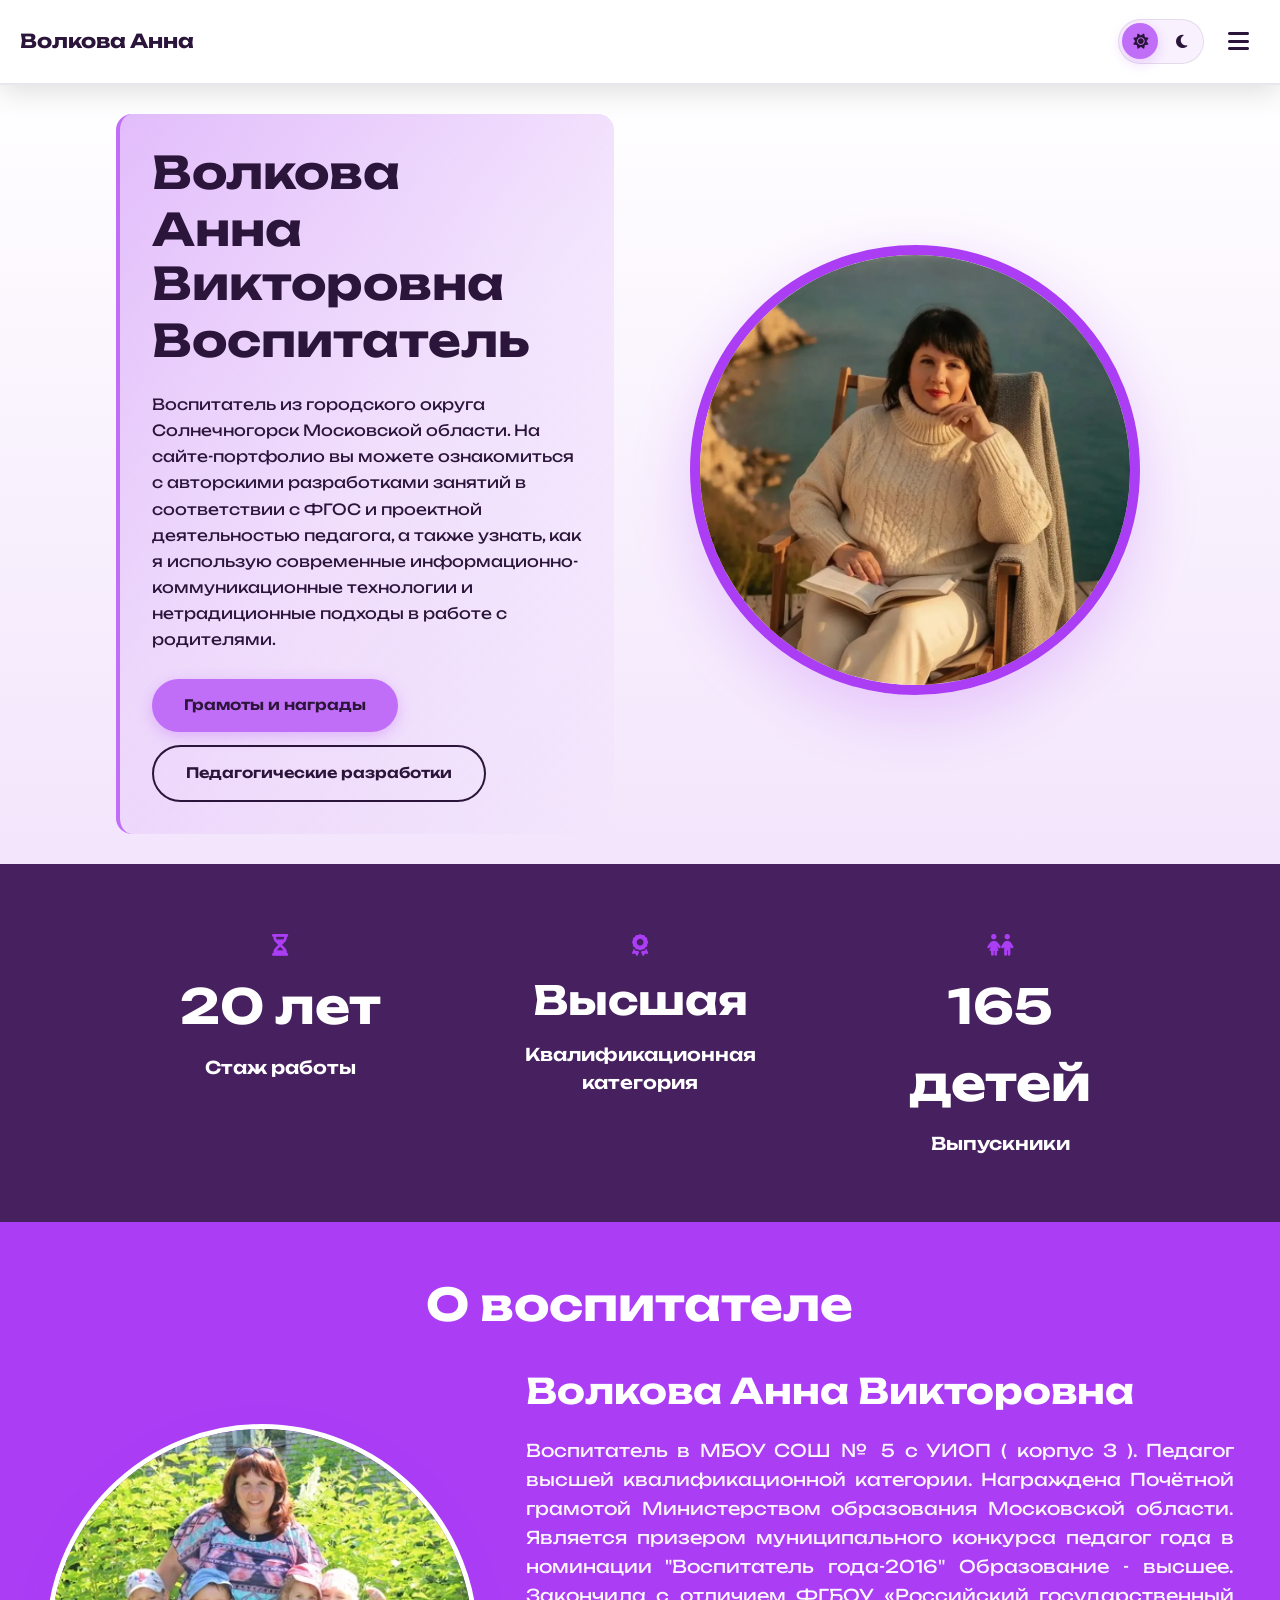
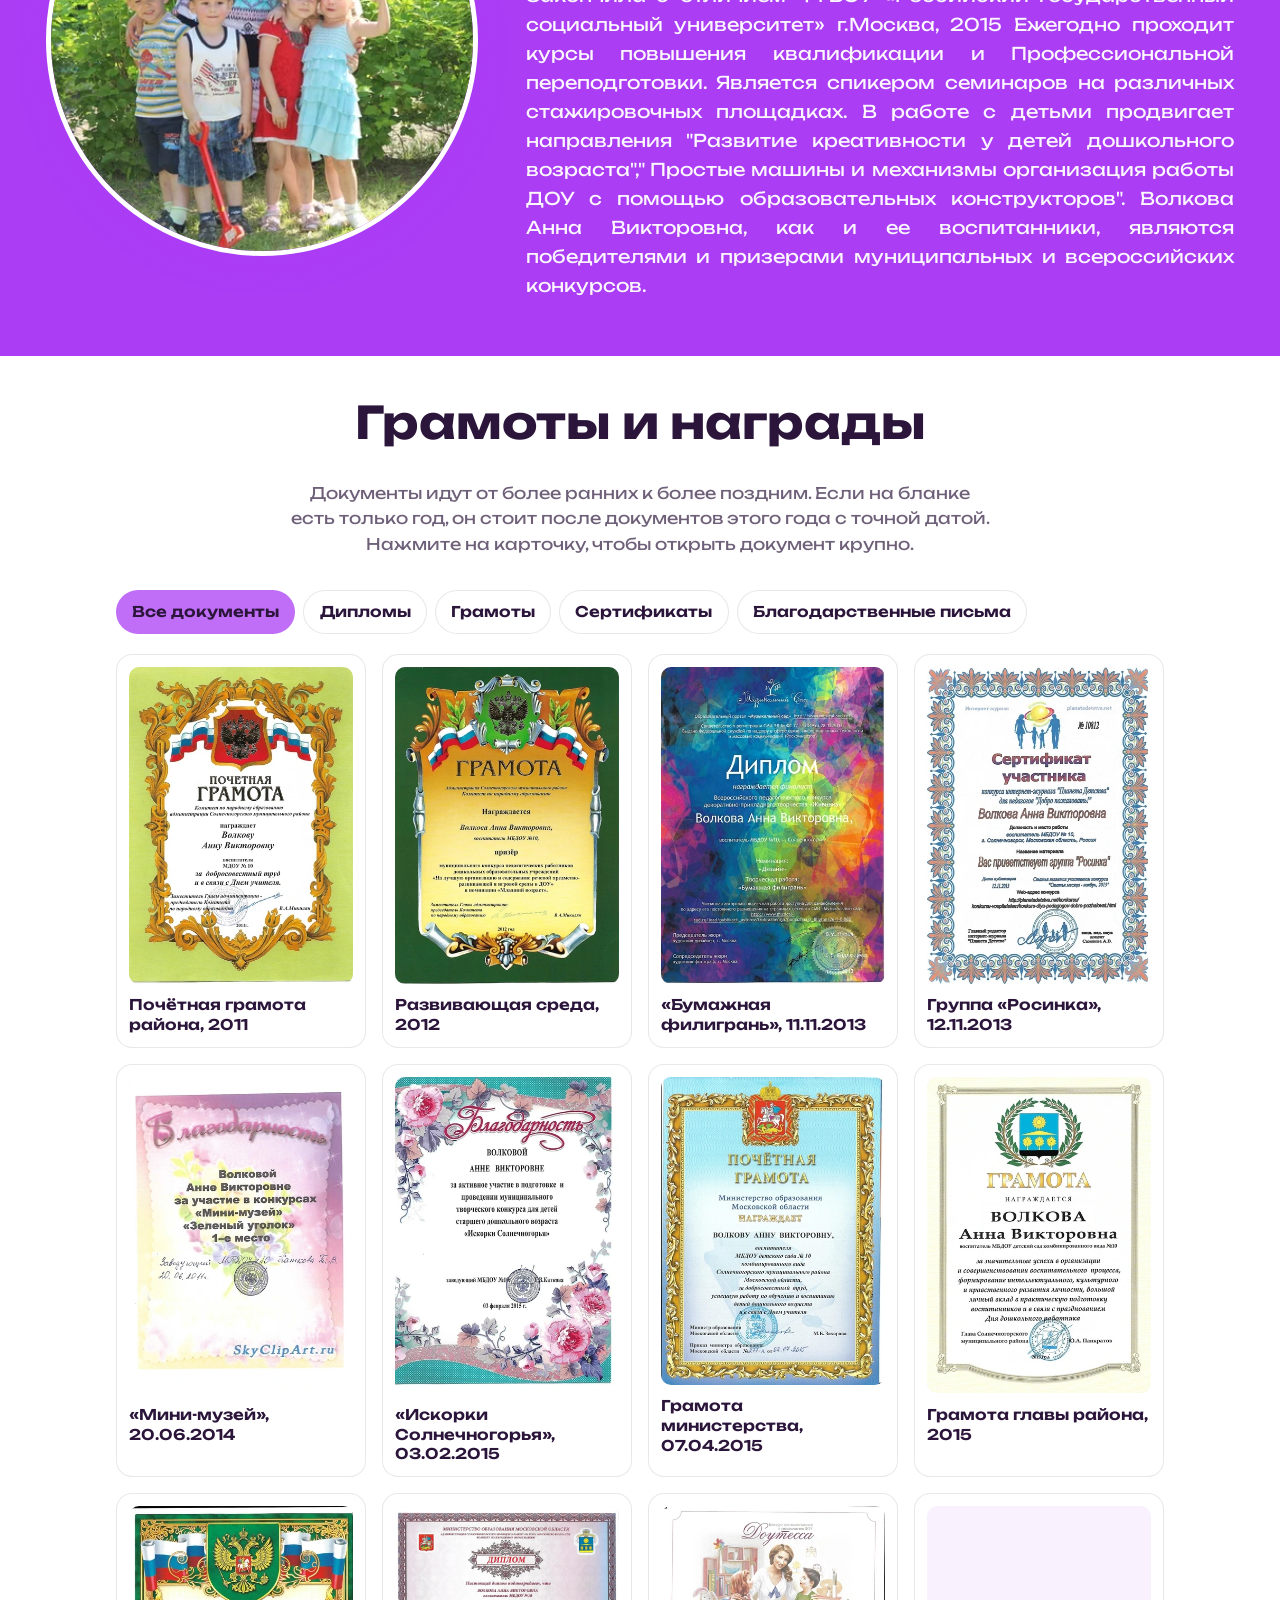
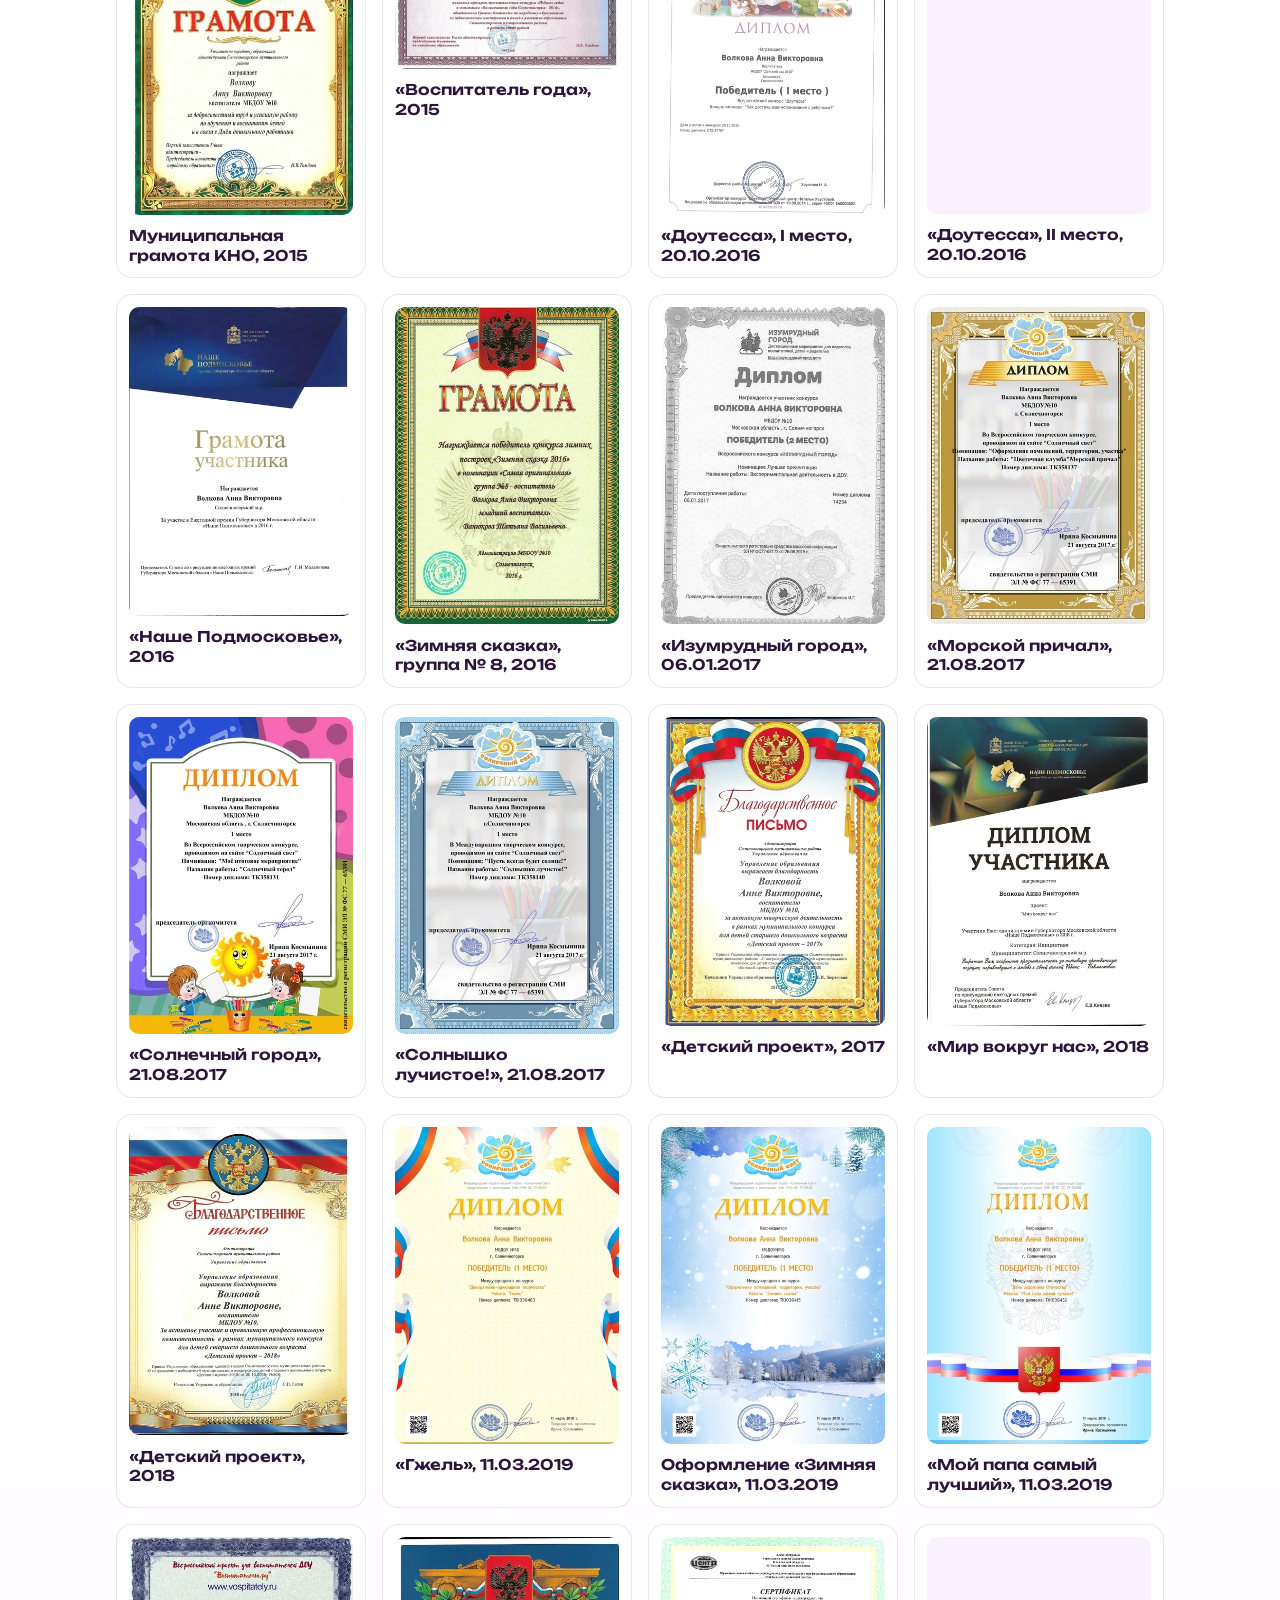
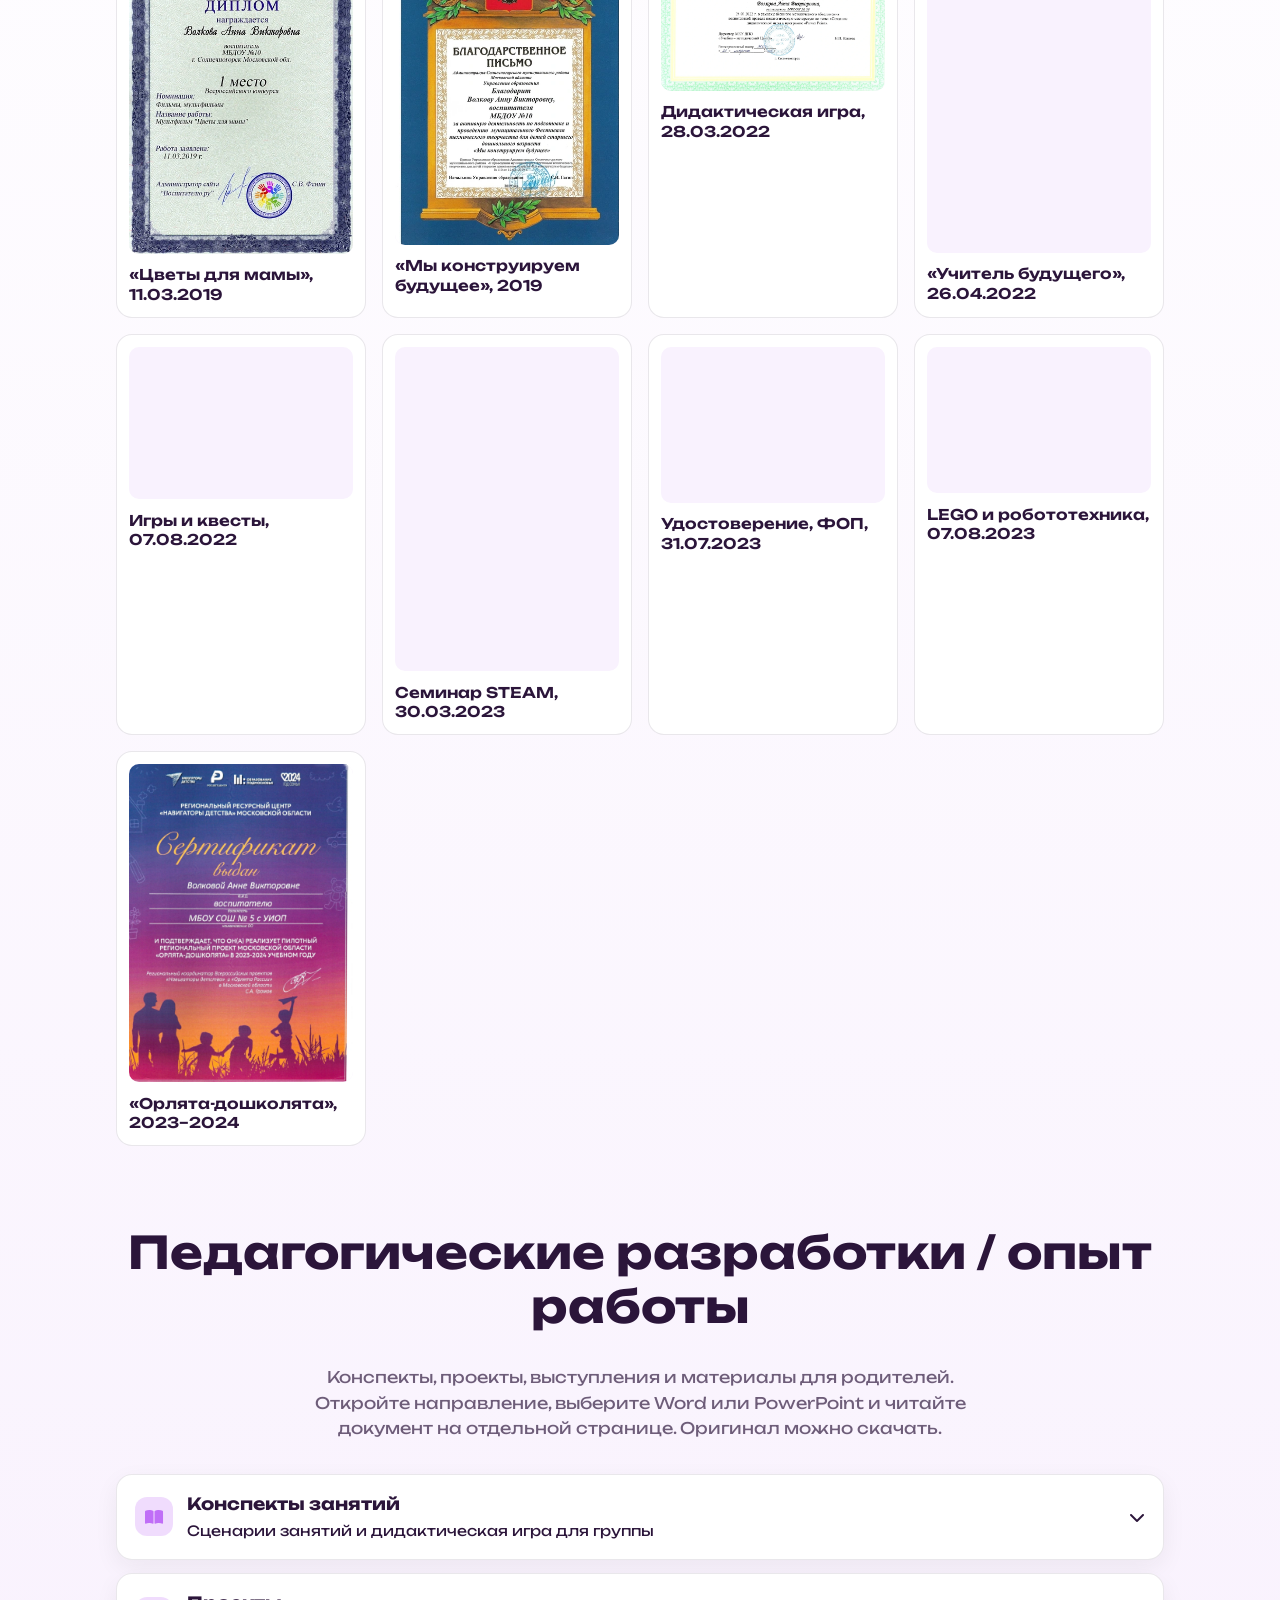
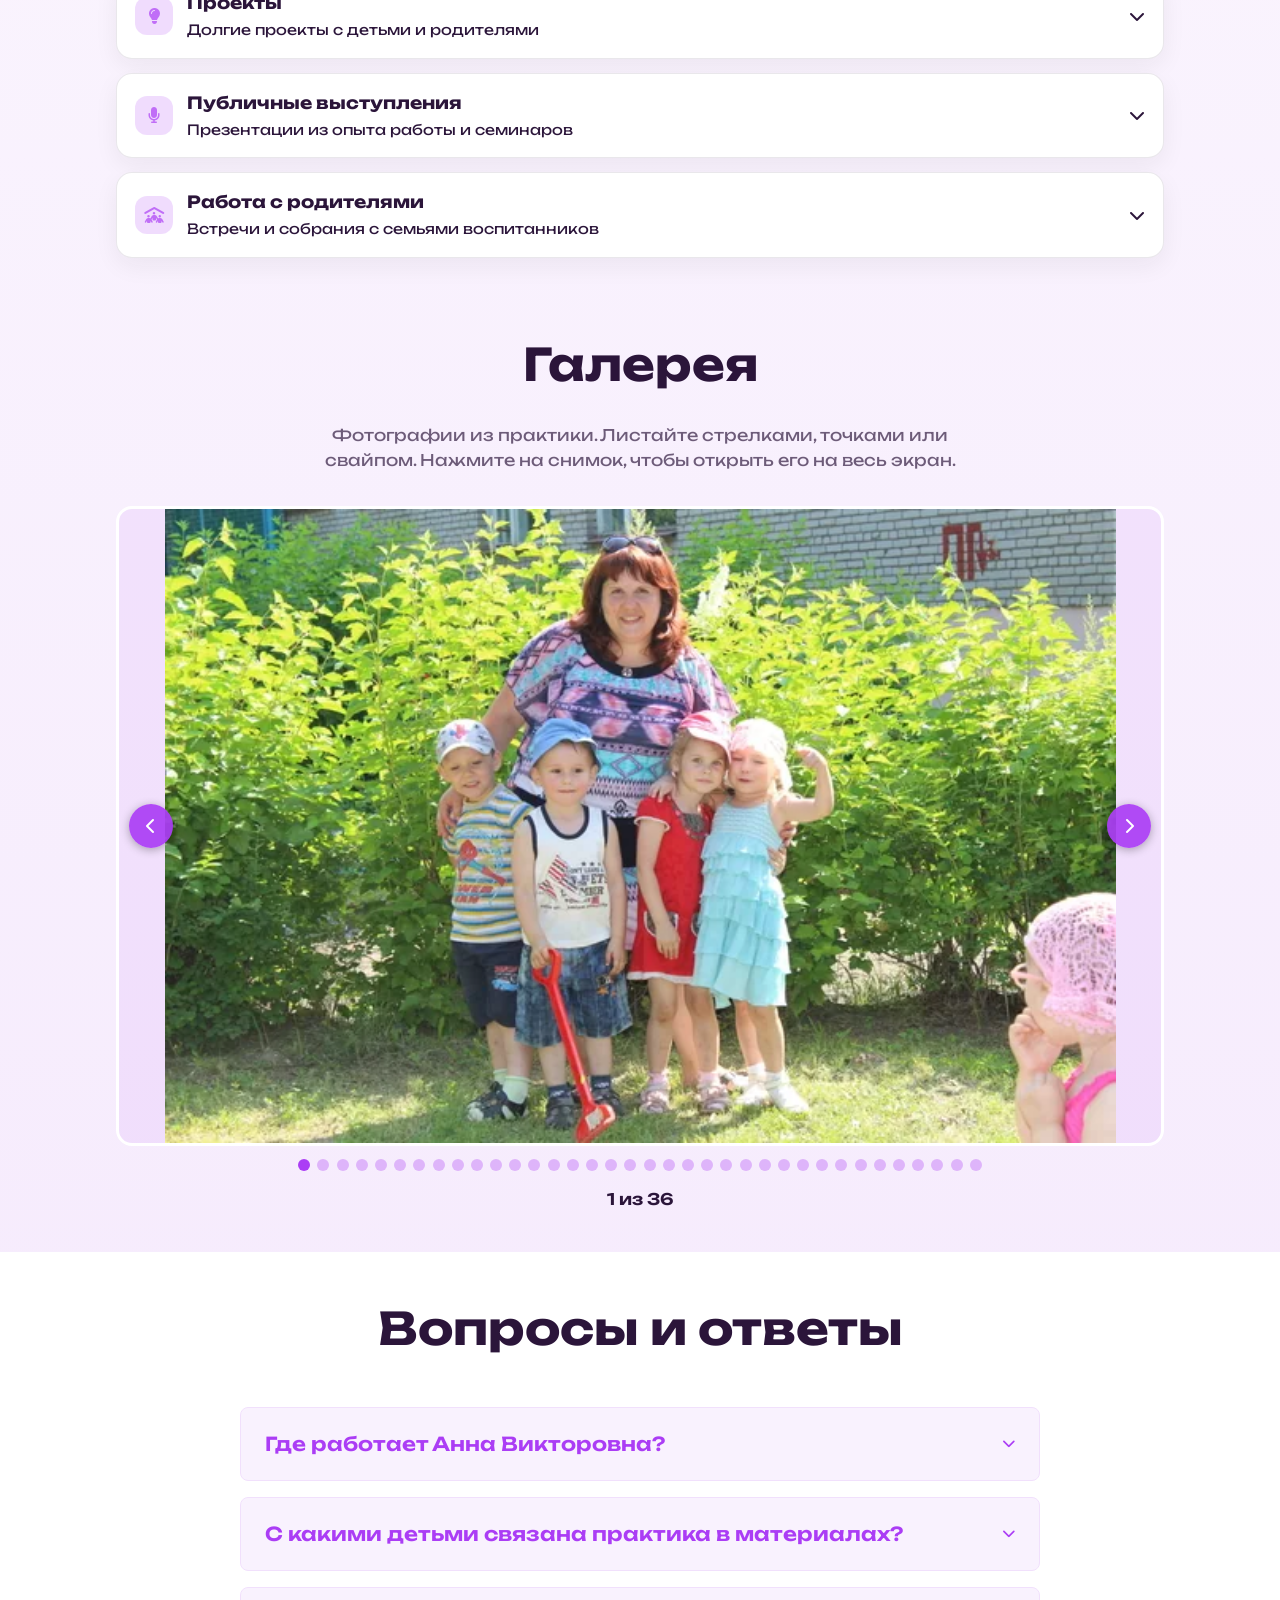
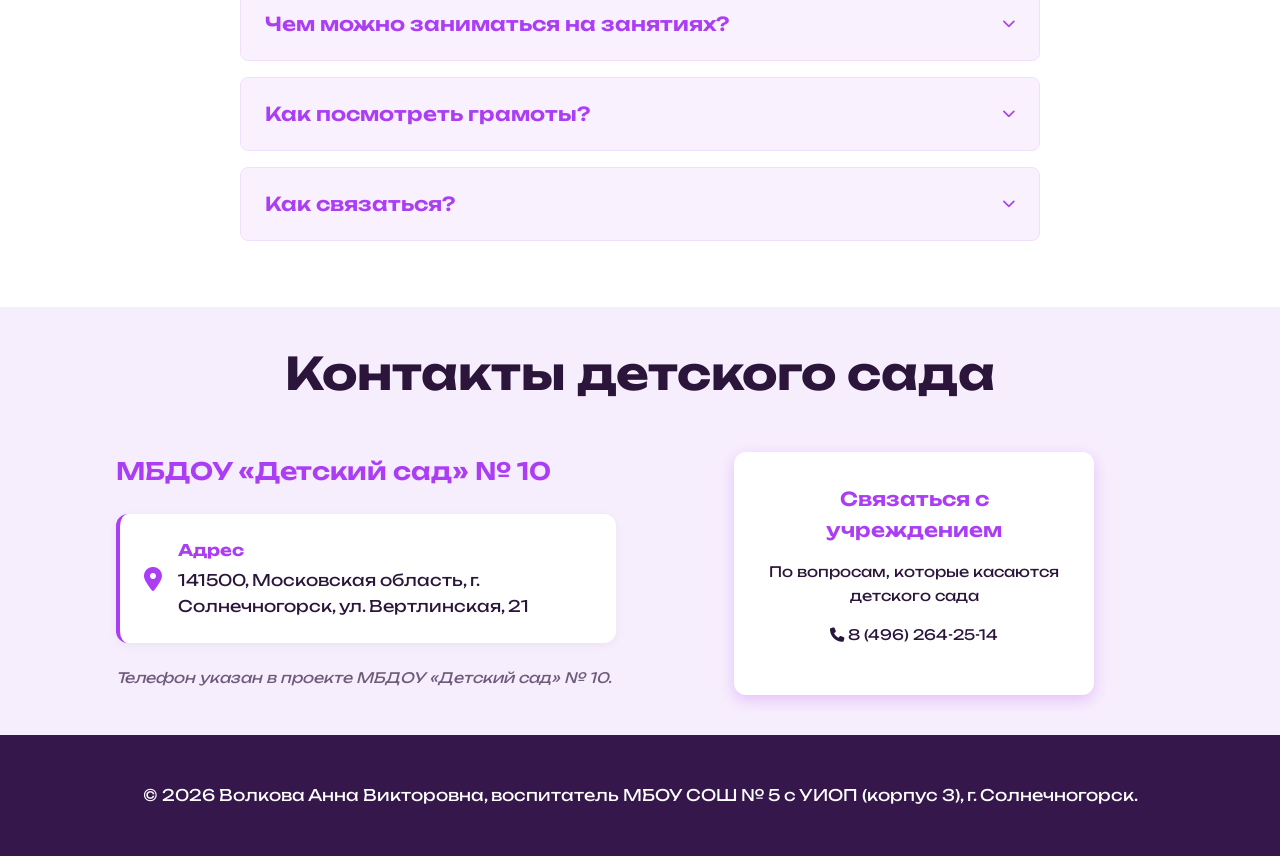
==== commit 29dc0289: "Адаптив и текст" ====
--- a/index.html
+++ b/index.html
@@ -1,656 +1,1885 @@
-<!DOCTYPE html>
+<!doctype html>
 <html lang="ru">
-<head>
-    <meta charset="UTF-8">
-    <meta name="viewport" content="width=device-width, initial-scale=1.0, viewport-fit=cover">
+  <head>
+    <meta charset="UTF-8" />
+    <meta
+      name="viewport"
+      content="width=device-width, initial-scale=1.0, viewport-fit=cover"
+    />
     <title>Воспитатель Волкова Анна Викторовна</title>
-    <meta name="description" content="Портфолио воспитателя Волковой Анны Викторовны: занятия, проекты, грамоты, сертификаты и фотографии. Солнечногорск.">
-    <meta name="keywords" content="воспитатель, детский сад, Волкова Анна Викторовна, МБДОУ № 10, Солнечногорск">
-    <meta name="author" content="Волкова Анна Викторовна">
-    <meta name="theme-color" content="#f9f2fe">
-    <meta name="twitter:card" content="summary_large_image">
-    <meta name="twitter:title" content="Воспитатель Волкова Анна Викторовна">
-    <meta name="twitter:description" content="Портфолио воспитателя детского сада: занятия, проекты, грамоты и фотографии.">
-    <link rel="dns-prefetch" href="https://fonts.googleapis.com">
-    <link rel="dns-prefetch" href="https://fonts.gstatic.com">
-    <link rel="dns-prefetch" href="https://cdnjs.cloudflare.com">
-    <link rel="preconnect" href="https://fonts.googleapis.com">
-    <link rel="preconnect" href="https://fonts.gstatic.com" crossorigin>
-    <meta property="og:title" content="Воспитатель Волкова Анна Викторовна">
-    <meta property="og:description" content="Портфолио воспитателя МБДОУ «Детский сад» № 10, г. Солнечногорск.">
-    <meta property="og:type" content="website">
-    <meta property="og:locale" content="ru_RU">
+    <meta
+      name="description"
+      content="Портфолио воспитателя Волковой Анны Викторовны: занятия, проекты, грамоты, сертификаты и фотографии. Солнечногорск."
+    />
+    <meta
+      name="keywords"
+      content="воспитатель, детский сад, Волкова Анна Викторовна, МБОУ СОШ № 5 с УИОП, Солнечногорск"
+    />
+    <meta name="author" content="Волкова Анна Викторовна" />
+    <meta name="theme-color" content="#f9f2fe" />
+    <meta name="twitter:card" content="summary_large_image" />
+    <meta name="twitter:title" content="Воспитатель Волкова Анна Викторовна" />
+    <meta
+      name="twitter:description"
+      content="Портфолио воспитателя детского сада: занятия, проекты, грамоты и фотографии."
+    />
+    <link rel="dns-prefetch" href="https://fonts.googleapis.com" />
+    <link rel="dns-prefetch" href="https://fonts.gstatic.com" />
+    <link rel="dns-prefetch" href="https://cdnjs.cloudflare.com" />
+    <link rel="preconnect" href="https://fonts.googleapis.com" />
+    <link rel="preconnect" href="https://fonts.gstatic.com" crossorigin />
+    <meta property="og:title" content="Воспитатель Волкова Анна Викторовна" />
+    <meta
+      property="og:description"
+      content="Портфолио воспитателя МБОУ СОШ № 5 с УИОП (корпус 3), г. Солнечногорск."
+    />
+    <meta property="og:type" content="website" />
+    <meta property="og:locale" content="ru_RU" />
     <script type="application/ld+json">
-    {
-      "@context": "https://schema.org",
-      "@graph": [
-        {
-          "@type": "Person",
-          "name": "Волкова Анна Викторовна",
-          "alternateName": ["Анна Волкова", "Волкова А. В."],
-          "jobTitle": "Воспитатель",
-          "description": "Воспитатель МБДОУ «Детский сад» № 10 комбинированного вида, г. Солнечногорск, Московская область.",
-          "knowsLanguage": "ru",
-          "worksFor": {
-            "@type": "Preschool",
-            "name": "МБДОУ «Детский сад» № 10",
-            "address": "141500, Московская область, г. Солнечногорск, ул. Вертлинская, 21",
-            "telephone": "+74962642514",
-            "email": "10.soledii@mail.ru"
+      {
+        "@context": "https://schema.org",
+        "@graph": [
+          {
+            "@type": "Person",
+            "name": "Волкова Анна Викторовна",
+            "alternateName": ["Анна Волкова", "Волкова А. В."],
+            "jobTitle": "Воспитатель",
+            "description": "Воспитатель МБОУ СОШ № 5 с УИОП (корпус 3), г. Солнечногорск, Московская область.",
+            "knowsLanguage": "ru",
+            "worksFor": {
+              "@type": "School",
+              "name": "МБОУ СОШ № 5 с УИОП (корпус 3)"
+            }
+          },
+          {
+            "@type": "WebSite",
+            "name": "Воспитатель Волкова Анна Викторовна",
+            "inLanguage": "ru-RU"
           }
-        },
-        {
-          "@type": "WebSite",
-          "name": "Воспитатель Волкова Анна Викторовна",
-          "inLanguage": "ru-RU"
-        }
-      ]
-    }
+        ]
+      }
     </script>
-    <link rel="icon" type="image/svg+xml" href="favicon.svg">
-    <link rel="stylesheet" href="styles/style.min.css">
-    <link rel="stylesheet" href="styles/slider.min.css">
-    <link href="https://fonts.googleapis.com/css2?family=Unbounded:wght@400;500;600;700&display=swap" rel="stylesheet">
-    <link rel="stylesheet" href="https://cdnjs.cloudflare.com/ajax/libs/font-awesome/6.5.1/css/all.min.css" crossorigin="anonymous" referrerpolicy="no-referrer">
-</head>
-<body data-theme="ink-violet-light">
-<script>
-(function () {
-    try {
-        var theme = localStorage.getItem('maxteachcard-theme');
-        if (theme === 'ink-violet-dark') {
-            document.body.setAttribute('data-theme', 'ink-violet-dark');
-            document.documentElement.setAttribute('data-theme', 'ink-violet-dark');
-        }
-    } catch (e) {}
-})();
-</script>
+    <link rel="icon" type="image/svg+xml" href="favicon.svg" />
+    <link rel="stylesheet" href="styles/style.min.css" />
+    <link rel="stylesheet" href="styles/slider.min.css" />
+    <link
+      href="https://fonts.googleapis.com/css2?family=Unbounded:wght@400;500;600;700&display=swap"
+      rel="stylesheet"
+    />
+    <link
+      rel="stylesheet"
+      href="https://cdnjs.cloudflare.com/ajax/libs/font-awesome/6.5.1/css/all.min.css"
+      crossorigin="anonymous"
+      referrerpolicy="no-referrer"
+    />
+  </head>
+  <body data-theme="ink-violet-light">
+    <script>
+      (function () {
+        try {
+          var theme = localStorage.getItem("maxteachcard-theme");
+          if (theme === "ink-violet-dark") {
+            document.body.setAttribute("data-theme", "ink-violet-dark");
+            document.documentElement.setAttribute(
+              "data-theme",
+              "ink-violet-dark",
+            );
+          }
+        } catch (e) {}
+      })();
+    </script>
     <a href="#main-content" class="skip-link">Перейти к контенту</a>
     <header class="site-header">
-        <div class="layout__container">
-            <nav class="site-header__nav" aria-label="Основная навигация">
-                <a href="#main-content" class="site-header__logo">Волкова Анна</a>
-                <ul class="site-header__list" id="primary-nav">
-                    <li><a href="#intro">Введение</a></li>
-                    <li><a href="#about">О воспитателе</a></li>
-                    <li><a href="#awards">Грамоты и награды</a></li>
-                    <li><a href="#materials">Разработки</a></li>
-                    <li><a href="#gallery">Галерея</a></li>
-                    <li><a href="#faq">FAQ</a></li>
-                    <li class="site-header__item--cta-mobile"><a href="#contact" class="site-header__cta">Контакты</a></li>
-                </ul>
-                <div class="theme-switcher" role="group" aria-label="Тема сайта">
-                    <button type="button" class="theme-switcher__btn theme-switcher__btn--active" data-theme-button="ink-violet-light" aria-label="Светлая тема" aria-pressed="true" title="Светлая тема">
-                        <i class="fas fa-sun" aria-hidden="true"></i>
-                    </button>
-                    <button type="button" class="theme-switcher__btn" data-theme-button="ink-violet-dark" aria-label="Тёмная тема" aria-pressed="false" title="Тёмная тема">
-                        <i class="fas fa-moon" aria-hidden="true"></i>
-                    </button>
-                </div>
-                <a href="#contact" class="site-header__cta site-header__cta--desktop">Контакты</a>
-                <button type="button" class="site-header__toggle" aria-label="Открыть меню" aria-expanded="false" aria-controls="primary-nav">
-                    <i class="fas fa-bars" aria-hidden="true"></i>
-                </button>
-            </nav>
-        </div>
+      <div class="layout__container">
+        <nav class="site-header__nav" aria-label="Основная навигация">
+          <a href="#main-content" class="site-header__logo">Волкова Анна</a>
+          <ul class="site-header__list" id="primary-nav">
+            <li><a href="#intro">Введение</a></li>
+            <li><a href="#about">О воспитателе</a></li>
+            <li><a href="#awards">Грамоты и награды</a></li>
+            <li><a href="#materials">Разработки</a></li>
+            <li><a href="#gallery">Галерея</a></li>
+            <li><a href="#faq">FAQ</a></li>
+            <li class="site-header__item--cta-mobile">
+              <a href="#contact" class="site-header__cta">Контакты</a>
+            </li>
+          </ul>
+          <div class="theme-switcher" role="group" aria-label="Тема сайта">
+            <button
+              type="button"
+              class="theme-switcher__btn theme-switcher__btn--active"
+              data-theme-button="ink-violet-light"
+              aria-label="Светлая тема"
+              aria-pressed="true"
+              title="Светлая тема"
+            >
+              <i class="fas fa-sun" aria-hidden="true"></i>
+            </button>
+            <button
+              type="button"
+              class="theme-switcher__btn"
+              data-theme-button="ink-violet-dark"
+              aria-label="Тёмная тема"
+              aria-pressed="false"
+              title="Тёмная тема"
+            >
+              <i class="fas fa-moon" aria-hidden="true"></i>
+            </button>
+          </div>
+          <a href="#contact" class="site-header__cta site-header__cta--desktop"
+            >Контакты</a
+          >
+          <button
+            type="button"
+            class="site-header__toggle"
+            aria-label="Открыть меню"
+            aria-expanded="false"
+            aria-controls="primary-nav"
+          >
+            <i class="fas fa-bars" aria-hidden="true"></i>
+          </button>
+        </nav>
+      </div>
     </header>
 
     <main id="main-content" tabindex="-1">
-    <section class="hero" id="intro">
+      <section class="hero" id="intro">
         <div class="layout__container">
-            <div class="hero__wrapper">
-                <div class="hero__content">
-                    <h1 class="hero__title">
-                        <span class="hero__line">Волкова</span>
-                        <span class="hero__line">Анна Викторовна</span>
-                        <span class="hero__line">Воспитатель</span>
-                    </h1>
-                    <p class="hero__description">Воспитатель из Солнечногорска. В портфолио — занятия, проекты, награды и фотографии: здоровье, конструирование, LEGO и робототехника, окружающий мир и работа с родителями.</p>
-                    <div class="hero__actions">
-                        <a href="#awards" class="btn btn--primary">Грамоты и награды</a>
-                        <a href="#materials" class="btn btn--secondary">Педагогические разработки</a>
-                    </div>
-                </div>
-                <div class="hero__media">
-                    <div class="hero__figure">
-                        <img src="images/webp/hero/avatar.webp" alt="Волкова Анна Викторовна" class="hero__photo" width="1401" height="1920" fetchpriority="high">
-                    </div>
-                </div>
+          <div class="hero__wrapper">
+            <div class="hero__content">
+              <h1 class="hero__title">
+                <span class="hero__line">Волкова</span>
+                <span class="hero__line">Анна Викторовна</span>
+                <span class="hero__line">Воспитатель</span>
+              </h1>
+              <p class="hero__description">
+                Воспитатель из городского округа Солнечногорск Московской
+                области. На сайте-портфолио вы можете ознакомиться с авторскими
+                разработками занятий в соответствии с ФГОС и проектной
+                деятельностью педагога, а также узнать, как я использую
+                современные информационно-коммуникационные технологии и
+                нетрадиционные подходы в работе с родителями.
+              </p>
+              <div class="hero__actions">
+                <a href="#awards" class="btn btn--primary">Грамоты и награды</a>
+                <a href="#materials" class="btn btn--secondary"
+                  >Педагогические разработки</a
+                >
+              </div>
             </div>
+            <div class="hero__media">
+              <div class="hero__figure">
+                <img
+                  src="images/webp/hero/avatar.webp"
+                  alt="Волкова Анна Викторовна"
+                  class="hero__photo"
+                  width="1401"
+                  height="1920"
+                  fetchpriority="high"
+                />
+              </div>
+            </div>
+          </div>
         </div>
-    </section>
+      </section>
 
-    <section class="stats" id="stats">
+      <section class="stats" id="stats">
         <div class="layout__container">
-            <div class="stats__grid">
-                <div class="stats__item">
-                    <div class="stats__icon" aria-hidden="true"><i class="fas fa-hourglass-half"></i></div>
-                    <div class="stats__value" id="statExperience">—</div>
-                    <div class="stats__label"><span class="stats__label-accent">Стаж работы</span> уточняется</div>
-                </div>
-                <div class="stats__item">
-                    <div class="stats__icon" aria-hidden="true"><i class="fas fa-award"></i></div>
-                    <div class="stats__value" id="statAwards" data-count-awards>33</div>
-                    <div class="stats__label"><span class="stats__label-accent">Награды</span> документы в портфолио</div>
-                </div>
-                <div class="stats__item">
-                    <div class="stats__icon" aria-hidden="true"><i class="fas fa-children"></i></div>
-                    <div class="stats__value" id="statGraduates">—</div>
-                    <div class="stats__label"><span class="stats__label-accent">Выпускники</span> уточняется</div>
-                </div>
+          <div class="stats__grid">
+            <div class="stats__item">
+              <div class="stats__icon" aria-hidden="true">
+                <i class="fas fa-hourglass-half"></i>
+              </div>
+              <div class="stats__value">20 лет</div>
+              <div class="stats__label">
+                <span class="stats__label-accent">Стаж работы</span>
+              </div>
             </div>
+            <div class="stats__item stats__item--category">
+              <div class="stats__icon" aria-hidden="true">
+                <i class="fas fa-award"></i>
+              </div>
+              <div class="stats__value">Высшая</div>
+              <div class="stats__label">Квалификационная категория</div>
+            </div>
+            <div class="stats__item">
+              <div class="stats__icon" aria-hidden="true">
+                <i class="fas fa-children"></i>
+              </div>
+              <div class="stats__value">165 детей</div>
+              <div class="stats__label">
+                <span class="stats__label-accent">Выпускники</span>
+              </div>
+            </div>
+          </div>
         </div>
-    </section>
+      </section>
 
-    <section id="about" class="about">
+      <section id="about" class="about">
         <div class="layout__container">
-            <h2 class="section__title">О воспитателе</h2>
-            <div class="about__profile">
-                <img src="images/webp/gallery/about.webp" alt="Волкова Анна Викторовна с детьми на прогулке" class="about__photo" width="600" height="400" loading="lazy" decoding="async">
-                <div class="about__bio">
-                    <h3 class="about__name">Волкова Анна Викторовна</h3>
-                    <p>Воспитатель. В документах разных лет указаны МБДОУ «Детский сад» № 10 и МБДОУ «Детский сад комбинированного вида № 36» в Солнечногорске. Сертификат проекта «Орлята-дошколята» за 2023–2024 учебный год выдан воспитателю МБОУ СОШ № 5 с УИОП.</p>
-                    <p>В материалах — занятия подготовительной к школе группы, группы № 2 и № 8, здоровьесбережение, конструирование, LEGO и робототехника, эксперименты, патриотическое воспитание и мультфильмы вместе с детьми и родителями.</p>
-                    <p>В 2015 году награждена Почётной грамотой Министерства образования Московской области. В проекте 2017 года указана как воспитатель I категории МБДОУ № 10. В презентациях о LEGO и робототехнике — воспитатель высшей категории МБДОУ № 36.</p>
-                </div>
+          <h2 class="section__title">О воспитателе</h2>
+          <div class="about__profile">
+            <img
+              src="images/webp/gallery/about.webp"
+              alt="Волкова Анна Викторовна с детьми на прогулке"
+              class="about__photo"
+              width="600"
+              height="400"
+              loading="lazy"
+              decoding="async"
+            />
+            <div class="about__bio">
+              <h3 class="about__name">Волкова Анна Викторовна</h3>
+              <p>
+                Воспитатель в МБОУ СОШ № 5 с УИОП ( корпус 3 ). Педагог высшей
+                квалификационной категории. Награждена Почётной грамотой
+                Министерством образования Московской области. Является призером
+                муниципального конкурса педагог года в номинации "Воспитатель
+                года-2016" Образование - высшее. Закончила с отличием ФГБОУ
+                «Российский государственный социальный университет» г.Москва,
+                2015&#x20; Ежегодно проходит курсы повышения квалификации и
+                Профессиональной переподготовки. Является спикером семинаров на
+                различных стажировочных площадках. В работе с детьми продвигает
+                направления "Развитие креативности у детей дошкольного
+                возраста"," Простые машины и механизмы организация работы ДОУ с
+                помощью образовательных конструкторов". &#x20;Волкова Анна
+                Викторовна, как и ее воспитанники, являются победителями и
+                призерами муниципальных и всероссийских конкурсов. &#x20;
+              </p>
             </div>
+          </div>
         </div>
-    </section>
+      </section>
 
-        <section id="awards" class="awards">
+      <section id="awards" class="awards">
         <div class="layout__container">
-            <h2 class="section__title">Грамоты и награды</h2>
-            <p class="section__lead">Документы идут от более ранних к более поздним. Если на бланке есть только год, он стоит после документов этого года с точной датой. Нажмите на карточку, чтобы открыть документ крупно.</p>
-            <div class="awards__filters" role="toolbar" aria-label="Фильтр документов">
-                <button type="button" class="awards__filter is-active" data-filter="all" aria-pressed="true">Все документы</button>
-                <button type="button" class="awards__filter" data-filter="diploma" aria-pressed="false">Дипломы</button>
-                <button type="button" class="awards__filter" data-filter="gramota" aria-pressed="false">Грамоты</button>
-                <button type="button" class="awards__filter" data-filter="certificate" aria-pressed="false">Сертификаты</button>
-                <button type="button" class="awards__filter" data-filter="thanks" aria-pressed="false">Благодарственные письма</button>
+          <h2 class="section__title">Грамоты и награды</h2>
+          <p class="section__lead">
+            Документы идут от более ранних к более поздним. Если на бланке есть
+            только год, он стоит после документов этого года с точной датой.
+            Нажмите на карточку, чтобы открыть документ крупно.
+          </p>
+          <div
+            class="awards__filters"
+            role="toolbar"
+            aria-label="Фильтр документов"
+          >
+            <button
+              type="button"
+              class="awards__filter is-active"
+              data-filter="all"
+              aria-pressed="true"
+            >
+              Все документы
+            </button>
+            <button
+              type="button"
+              class="awards__filter"
+              data-filter="diploma"
+              aria-pressed="false"
+            >
+              Дипломы
+            </button>
+            <button
+              type="button"
+              class="awards__filter"
+              data-filter="gramota"
+              aria-pressed="false"
+            >
+              Грамоты
+            </button>
+            <button
+              type="button"
+              class="awards__filter"
+              data-filter="certificate"
+              aria-pressed="false"
+            >
+              Сертификаты
+            </button>
+            <button
+              type="button"
+              class="awards__filter"
+              data-filter="thanks"
+              aria-pressed="false"
+            >
+              Благодарственные письма
+            </button>
+          </div>
+          <div class="awards__grid" id="awardsGrid" data-lightbox>
+            <button
+              type="button"
+              class="awards__card"
+              data-award
+              data-type="gramota"
+              data-full="images/webp/awards/23.webp"
+              data-title="Почётная грамота, 2011"
+              data-desc="Комитет по народному образованию администрации Солнечногорского муниципального района. За добросовестный труд, к Дню учителя. В подписи указан 2011 год."
+            >
+              <img
+                src="images/webp/awards/23.webp"
+                width="424"
+                height="600"
+                alt="Почётная грамота комитета по народному образованию, 2011 год"
+                loading="lazy"
+                decoding="async"
+              />
+              <span class="awards__caption">Почётная грамота района, 2011</span>
+            </button>
+            <button
+              type="button"
+              class="awards__card"
+              data-award
+              data-type="gramota"
+              data-full="images/webp/awards/17.webp"
+              data-title="Призёр муниципального конкурса, 2012"
+              data-desc="Конкурс «На лучшую организацию и содержание речевой предметно-развивающей и игровой среды в ДОУ», номинация «Младший возраст»."
+            >
+              <img
+                src="images/webp/awards/17.webp"
+                width="424"
+                height="600"
+                alt="Грамота призёра конкурса развивающей среды, 2012 год"
+                loading="lazy"
+                decoding="async"
+              />
+              <span class="awards__caption">Развивающая среда, 2012</span>
+            </button>
+            <button
+              type="button"
+              class="awards__card"
+              data-award
+              data-type="diploma"
+              data-full="images/webp/awards/18.webp"
+              data-title="«Бумажная филигрань», 2013"
+              data-desc="Финалист всероссийского конкурса «Живинка», номинация «Дизайн». Портал «Музыкальный сад», 11.11.2013."
+            >
+              <img
+                src="images/webp/awards/18.webp"
+                width="424"
+                height="600"
+                alt="Диплом финалиста конкурса «Живинка» за работу «Бумажная филигрань», 11.11.2013"
+                loading="lazy"
+                decoding="async"
+              />
+              <span class="awards__caption"
+                >«Бумажная филигрань», 11.11.2013</span
+              >
+            </button>
+            <button
+              type="button"
+              class="awards__card"
+              data-award
+              data-type="certificate"
+              data-full="images/webp/awards/19.webp"
+              data-title="Группа «Росинка», 2013"
+              data-desc="Сертификат участника конкурса «Добро пожаловать!» интернет-журнала «Планета Детства». Публикация 12.11.2013."
+            >
+              <img
+                src="images/webp/awards/19.webp"
+                width="424"
+                height="600"
+                alt="Сертификат участника конкурса «Добро пожаловать!» за материал о группе «Росинка», 12.11.2013"
+                loading="lazy"
+                decoding="async"
+              />
+              <span class="awards__caption">Группа «Росинка», 12.11.2013</span>
+            </button>
+            <button
+              type="button"
+              class="awards__card"
+              data-award
+              data-type="thanks"
+              data-full="images/webp/awards/20.webp"
+              data-title="«Мини-музей» и «Зелёный уголок», 2014"
+              data-desc="Благодарность заведующего МБДОУ № 10 за 1-е место в конкурсах. 20 июня 2014 г."
+            >
+              <img
+                src="images/webp/awards/20.webp"
+                width="424"
+                height="600"
+                alt="Благодарность за 1-е место в конкурсах «Мини-музей» и «Зелёный уголок», 20.06.2014"
+                loading="lazy"
+                decoding="async"
+              />
+              <span class="awards__caption">«Мини-музей», 20.06.2014</span>
+            </button>
+            <button
+              type="button"
+              class="awards__card"
+              data-award
+              data-type="thanks"
+              data-full="images/webp/awards/21.webp"
+              data-title="«Искорки Солнечногорья», 2015"
+              data-desc="Благодарность заведующего МБДОУ № 10 за подготовку и проведение муниципального творческого конкурса. 3 февраля 2015 г."
+            >
+              <img
+                src="images/webp/awards/21.webp"
+                width="424"
+                height="600"
+                alt="Благодарность за конкурс «Искорки Солнечногорья», 03.02.2015"
+                loading="lazy"
+                decoding="async"
+              />
+              <span class="awards__caption"
+                >«Искорки Солнечногорья», 03.02.2015</span
+              >
+            </button>
+            <button
+              type="button"
+              class="awards__card"
+              data-award
+              data-type="gramota"
+              data-full="images/webp/awards/13.webp"
+              data-title="Почётная грамота Министерства образования Московской области"
+              data-desc="За добросовестный труд и успешную работу по обучению и воспитанию детей. Приказ от 07.04.2015, к Дню учителя."
+            >
+              <img
+                src="images/webp/awards/13.webp"
+                width="436"
+                height="600"
+                alt="Почётная грамота Министерства образования Московской области, 07.04.2015"
+                loading="lazy"
+                decoding="async"
+              />
+              <span class="awards__caption"
+                >Грамота министерства, 07.04.2015</span
+              >
+            </button>
+            <button
+              type="button"
+              class="awards__card"
+              data-award
+              data-type="gramota"
+              data-full="images/webp/awards/22.webp"
+              data-title="Грамота главы Солнечногорского района, 2015"
+              data-desc="За успехи в организации воспитательного процесса и личный вклад в подготовку воспитанников. Ко Дню дошкольного работника. На документе указан 2015 год."
+            >
+              <img
+                src="images/webp/awards/22.webp"
+                width="424"
+                height="600"
+                alt="Грамота главы Солнечногорского муниципального района, 2015 год"
+                loading="lazy"
+                decoding="async"
+              />
+              <span class="awards__caption">Грамота главы района, 2015</span>
+            </button>
+            <button
+              type="button"
+              class="awards__card"
+              data-award
+              data-type="gramota"
+              data-full="images/webp/awards/09.webp"
+              data-title="Муниципальная грамота КНО г. Солнечногорска, 2015"
+              data-desc="Комитет по народному образованию г. Солнечногорска. За добросовестный труд и успешную работу воспитателя МБДОУ № 10. Ко Дню дошкольного работника, 2015 год."
+            >
+              <img
+                src="images/webp/awards/09.webp"
+                width="436"
+                height="600"
+                alt="Муниципальная грамота КНО г. Солнечногорска, 2015 год"
+                loading="lazy"
+                decoding="async"
+              />
+              <span class="awards__caption"
+                >Муниципальная грамота КНО, 2015</span
+              >
+            </button>
+            <button
+              type="button"
+              class="awards__card"
+              data-award
+              data-type="diploma"
+              data-full="images/webp/awards/vospitatel-goda.webp"
+              data-title="Диплом «Воспитатель года Солнечногорья»"
+              data-desc="Призёр муниципального конкурса «Педагог года» в номинации «Воспитатель года Солнечногорья — 2016», грант Комитета по народному образованию. На документе указан 2015 год."
+            >
+              <img
+                src="images/webp/awards/vospitatel-goda-thumb.webp"
+                width="720"
+                height="524"
+                alt="Диплом призёра конкурса «Воспитатель года Солнечногорья», 2015 год"
+                loading="lazy"
+                decoding="async"
+              />
+              <span class="awards__caption">«Воспитатель года», 2015</span>
+            </button>
+            <button
+              type="button"
+              class="awards__card"
+              data-award
+              data-type="diploma"
+              data-full="images/webp/awards/08.webp"
+              data-title="«Доутесса», I место, 2016"
+              data-desc="I место, блиц-олимпиада «Как достичь взаимопонимания с ребёнком?». Дата участия 20.10.2016."
+            >
+              <img
+                src="images/webp/awards/08.webp"
+                width="436"
+                height="600"
+                alt="Диплом I места конкурса «Доутесса», 20.10.2016"
+                loading="lazy"
+                decoding="async"
+              />
+              <span class="awards__caption"
+                >«Доутесса», I место, 20.10.2016</span
+              >
+            </button>
+            <button
+              type="button"
+              class="awards__card"
+              data-award
+              data-type="diploma"
+              data-full="images/webp/awards/doutessa-fgos.webp"
+              data-title="«Доутесса», II место, 2016"
+              data-desc="Блиц-олимпиада «Федеральный государственный образовательный стандарт дошкольного образования». Дата участия 20.10.2016. Номер диплома DTS-37779. Это другой диплом, не дубликат I места."
+            >
+              <img
+                src="images/webp/awards/doutessa-fgos.webp"
+                width="1600"
+                height="2200"
+                alt="Диплом II места конкурса «Доутесса» по ФГОС дошкольного образования, 20.10.2016"
+                loading="lazy"
+                decoding="async"
+              />
+              <span class="awards__caption"
+                >«Доутесса», II место, 20.10.2016</span
+              >
+            </button>
+            <button
+              type="button"
+              class="awards__card"
+              data-award
+              data-type="gramota"
+              data-full="images/webp/awards/12.webp"
+              data-title="Грамота участника «Наше Подмосковье», 2016"
+              data-desc="Ежегодная премия Губернатора Московской области «Наше Подмосковье», Солнечногорский район. Указан 2016 год."
+            >
+              <img
+                src="images/webp/awards/12.webp"
+                width="436"
+                height="600"
+                alt="Грамота участника премии «Наше Подмосковье», 2016 год"
+                loading="lazy"
+                decoding="async"
+              />
+              <span class="awards__caption">«Наше Подмосковье», 2016</span>
+            </button>
+            <button
+              type="button"
+              class="awards__card"
+              data-award
+              data-type="gramota"
+              data-full="images/webp/awards/16.webp"
+              data-title="«Зимняя сказка», 2016"
+              data-desc="Победитель конкурса зимних построек в номинации «Самая оригинальная», группа № 8. Указан 2016 год."
+            >
+              <img
+                src="images/webp/awards/16.webp"
+                width="424"
+                height="600"
+                alt="Грамота победителя конкурса зимних построек «Зимняя сказка 2016», группа № 8"
+                loading="lazy"
+                decoding="async"
+              />
+              <span class="awards__caption"
+                >«Зимняя сказка», группа № 8, 2016</span
+              >
+            </button>
+            <button
+              type="button"
+              class="awards__card"
+              data-award
+              data-type="diploma"
+              data-full="images/webp/awards/15.webp"
+              data-title="«Изумрудный город», 2 место"
+              data-desc="2 место во всероссийском конкурсе. Номинация «Лучшая презентация», работа «Экспериментальная деятельность в ДОУ». Работа от 06.01.2017."
+            >
+              <img
+                src="images/webp/awards/15.webp"
+                width="424"
+                height="600"
+                alt="Диплом 2 места конкурса «Изумрудный город» за презентацию об экспериментальной деятельности"
+                loading="lazy"
+                decoding="async"
+              />
+              <span class="awards__caption"
+                >«Изумрудный город», 06.01.2017</span
+              >
+            </button>
+            <button
+              type="button"
+              class="awards__card"
+              data-award
+              data-type="diploma"
+              data-full="images/webp/awards/01.webp"
+              data-title="«Цветочная клумба „Морской причал“», 2017"
+              data-desc="1 место всероссийского конкурса «Солнечный свет». Номинация «Оформление помещений, территории, участка». 21 августа 2017 г."
+            >
+              <img
+                src="images/webp/awards/01.webp"
+                width="424"
+                height="600"
+                alt="Диплом 1 места за работу «Цветочная клумба Морской причал», 21.08.2017"
+                loading="lazy"
+                decoding="async"
+              />
+              <span class="awards__caption">«Морской причал», 21.08.2017</span>
+            </button>
+            <button
+              type="button"
+              class="awards__card"
+              data-award
+              data-type="diploma"
+              data-full="images/webp/awards/02.webp"
+              data-title="«Солнечный город», 2017"
+              data-desc="1 место всероссийского конкурса «Солнечный свет». Номинация «Моё итоговое мероприятие». 21 августа 2017 г."
+            >
+              <img
+                src="images/webp/awards/02.webp"
+                width="424"
+                height="600"
+                alt="Диплом 1 места за итоговое мероприятие «Солнечный город», 21.08.2017"
+                loading="lazy"
+                decoding="async"
+              />
+              <span class="awards__caption">«Солнечный город», 21.08.2017</span>
+            </button>
+            <button
+              type="button"
+              class="awards__card"
+              data-award
+              data-type="diploma"
+              data-full="images/webp/awards/04.webp"
+              data-title="«Солнышко лучистое!», 2017"
+              data-desc="1 место международного конкурса «Солнечный свет». Номинация «Пусть всегда будет солнце!». 21 августа 2017 г."
+            >
+              <img
+                src="images/webp/awards/04.webp"
+                width="424"
+                height="600"
+                alt="Диплом 1 места за работу «Солнышко лучистое!», 21.08.2017"
+                loading="lazy"
+                decoding="async"
+              />
+              <span class="awards__caption"
+                >«Солнышко лучистое!», 21.08.2017</span
+              >
+            </button>
+            <button
+              type="button"
+              class="awards__card"
+              data-award
+              data-type="thanks"
+              data-full="images/webp/awards/10.webp"
+              data-title="Благодарственное письмо, 2017"
+              data-desc="Управление образования. За активную творческую деятельность в конкурсе «Детский проект — 2017»."
+            >
+              <img
+                src="images/webp/awards/10.webp"
+                width="436"
+                height="600"
+                alt="Благодарственное письмо управления образования за конкурс «Детский проект — 2017»"
+                loading="lazy"
+                decoding="async"
+              />
+              <span class="awards__caption">«Детский проект», 2017</span>
+            </button>
+            <button
+              type="button"
+              class="awards__card"
+              data-award
+              data-type="diploma"
+              data-full="images/webp/awards/24.webp"
+              data-title="Диплом участника «Наше Подмосковье», 2018"
+              data-desc="Проект «Мир вокруг нас», категория «Инициатива», Солнечногорский район. Указан 2018 год."
+            >
+              <img
+                src="images/webp/awards/24.webp"
+                width="436"
+                height="600"
+                alt="Диплом участника премии «Наше Подмосковье» за проект «Мир вокруг нас», 2018 год"
+                loading="lazy"
+                decoding="async"
+              />
+              <span class="awards__caption">«Мир вокруг нас», 2018</span>
+            </button>
+            <button
+              type="button"
+              class="awards__card"
+              data-award
+              data-type="thanks"
+              data-full="images/webp/awards/11.webp"
+              data-title="Благодарственное письмо, 2018"
+              data-desc="За активное участие и профессиональную компетентность в конкурсе «Детский проект — 2018»."
+            >
+              <img
+                src="images/webp/awards/11.webp"
+                width="436"
+                height="600"
+                alt="Благодарственное письмо за конкурс «Детский проект — 2018»"
+                loading="lazy"
+                decoding="async"
+              />
+              <span class="awards__caption">«Детский проект», 2018</span>
+            </button>
+            <button
+              type="button"
+              class="awards__card"
+              data-award
+              data-type="diploma"
+              data-full="images/webp/awards/03.webp"
+              data-title="«Гжель», 2019"
+              data-desc="1 место международного конкурса «Декоративно-прикладное творчество» портала «Солнечный свет». 11 марта 2019 г."
+            >
+              <img
+                src="images/webp/awards/03.webp"
+                width="424"
+                height="600"
+                alt="Диплом 1 места за работу «Гжель», 11.03.2019"
+                loading="lazy"
+                decoding="async"
+              />
+              <span class="awards__caption">«Гжель», 11.03.2019</span>
+            </button>
+            <button
+              type="button"
+              class="awards__card"
+              data-award
+              data-type="diploma"
+              data-full="images/webp/awards/06.webp"
+              data-title="«Зимняя сказка», 2019"
+              data-desc="1 место международного конкурса «Оформление помещений, территории, участка». 11 марта 2019 г."
+            >
+              <img
+                src="images/webp/awards/06.webp"
+                width="424"
+                height="600"
+                alt="Диплом 1 места за оформление «Зимняя сказка», 11.03.2019"
+                loading="lazy"
+                decoding="async"
+              />
+              <span class="awards__caption"
+                >Оформление «Зимняя сказка», 11.03.2019</span
+              >
+            </button>
+            <button
+              type="button"
+              class="awards__card"
+              data-award
+              data-type="diploma"
+              data-full="images/webp/awards/05.webp"
+              data-title="«Мой папа самый лучший», 2019"
+              data-desc="1 место международного конкурса «День защитника Отечества». 11 марта 2019 г."
+            >
+              <img
+                src="images/webp/awards/05.webp"
+                width="424"
+                height="600"
+                alt="Диплом 1 места за работу «Мой папа самый лучший», 11.03.2019"
+                loading="lazy"
+                decoding="async"
+              />
+              <span class="awards__caption"
+                >«Мой папа самый лучший», 11.03.2019</span
+              >
+            </button>
+            <button
+              type="button"
+              class="awards__card"
+              data-award
+              data-type="diploma"
+              data-full="images/webp/awards/07.webp"
+              data-title="Мультфильм «Цветы для мамы», 2019"
+              data-desc="1 место всероссийского конкурса на портале «Воспитателю.ру», номинация «Фильмы, мультфильмы». Заявка от 11.03.2019."
+            >
+              <img
+                src="images/webp/awards/07.webp"
+                width="424"
+                height="600"
+                alt="Диплом 1 места за мультфильм «Цветы для мамы», 11.03.2019"
+                loading="lazy"
+                decoding="async"
+              />
+              <span class="awards__caption">«Цветы для мамы», 11.03.2019</span>
+            </button>
+            <button
+              type="button"
+              class="awards__card"
+              data-award
+              data-type="thanks"
+              data-full="images/webp/awards/14.webp"
+              data-title="Фестиваль «Мы конструируем будущее», 2019"
+              data-desc="Благодарность за подготовку и проведение муниципального фестиваля технического творчества для детей старшего дошкольного возраста. Указан 2019 год."
+            >
+              <img
+                src="images/webp/awards/14.webp"
+                width="436"
+                height="600"
+                alt="Благодарственное письмо за фестиваль «Мы конструируем будущее», 2019 год"
+                loading="lazy"
+                decoding="async"
+              />
+              <span class="awards__caption"
+                >«Мы конструируем будущее», 2019</span
+              >
+            </button>
+            <button
+              type="button"
+              class="awards__card"
+              data-award
+              data-type="certificate"
+              data-full="images/webp/awards/cert-did.webp"
+              data-title="Сертификат: дидактическая игра в PowerPoint"
+              data-desc="24.03.2022 воспитатель МБДОУ № 36 провела мастерскую «Создание дидактической игры в программе PowerPoint». Регистрационный номер 3809, дата на документе — 28 марта 2022 г."
+            >
+              <img
+                src="images/webp/awards/cert-did.webp"
+                width="1614"
+                height="1106"
+                alt="Сертификат о мастерской «Создание дидактической игры в программе PowerPoint», 28.03.2022"
+                loading="lazy"
+                decoding="async"
+              />
+              <span class="awards__caption"
+                >Дидактическая игра, 28.03.2022</span
+              >
+            </button>
+            <button
+              type="button"
+              class="awards__card"
+              data-award
+              data-type="thanks"
+              data-full="images/webp/awards/thanks-future-1.webp"
+              data-title="Благодарность «Учитель будущего», 2022"
+              data-desc="Спикеру вебинара «Создание и использование игр и квестов в программе PowerPoint для познавательного развития детей дошкольников». Воспитатель МБДОУ № 36. Орехово-Зуево, 26 апреля 2022 года."
+            >
+              <img
+                src="images/webp/awards/thanks-future-1.webp"
+                width="1176"
+                height="1660"
+                alt="Благодарность центра «Учитель будущего» от 26.04.2022"
+                loading="lazy"
+                decoding="async"
+              />
+              <span class="awards__caption"
+                >«Учитель будущего», 26.04.2022</span
+              >
+            </button>
+            <button
+              type="button"
+              class="awards__card"
+              data-award
+              data-type="certificate"
+              data-full="images/webp/awards/cert-interactive.webp"
+              data-title="Сертификат: игры и квесты в PowerPoint"
+              data-desc="26.04.2022 воспитатель МБДОУ № 36 провела семинар на муниципальной стажировочной площадке. Регистрационный номер 4060, дата на документе — 7 августа 2022 г."
+            >
+              <img
+                src="images/webp/awards/cert-interactive.webp"
+                width="1636"
+                height="1114"
+                alt="Сертификат семинара «Как создавать игры и квесты в программе PowerPoint», 07.08.2022"
+                loading="lazy"
+                decoding="async"
+              />
+              <span class="awards__caption">Игры и квесты, 07.08.2022</span>
+            </button>
+            <button
+              type="button"
+              class="awards__card"
+              data-award
+              data-type="thanks"
+              data-full="images/webp/awards/thanks-future-2.webp"
+              data-title="Благодарность за семинар о STEAM, 2023"
+              data-desc="За выступление «Планирование содержания образовательных платформ и образовательного процесса ДОУ в процессе реализации STEAM-образования» и трансляцию опыта. Воспитатель МБДОУ № 36. 30 марта 2023 г., г. Истра."
+            >
+              <img
+                src="images/webp/awards/thanks-future-2.webp"
+                width="1146"
+                height="1660"
+                alt="Благодарность за выступление на региональном семинаре, 30.03.2023"
+                loading="lazy"
+                decoding="async"
+              />
+              <span class="awards__caption">Семинар STEAM, 30.03.2023</span>
+            </button>
+            <button
+              type="button"
+              class="awards__card"
+              data-award
+              data-type="credential"
+              data-full="images/webp/awards/udost-fop.webp"
+              data-title="Удостоверение о повышении квалификации"
+              data-desc="Программа «ФОП дошкольного образования: внедрение в образовательный процесс ДОО», 72 часа, с 10 по 31 июля 2023 года. Дата выдачи 31 июля 2023 года, регистрационный номер 7800. Повтор файла в материалах не учитывается."
+            >
+              <img
+                src="images/webp/awards/udost-fop.webp"
+                width="1644"
+                height="1146"
+                alt="Удостоверение о повышении квалификации по программе ФОП дошкольного образования, 31.07.2023"
+                loading="lazy"
+                decoding="async"
+              />
+              <span class="awards__caption"
+                >Удостоверение, ФОП, 31.07.2023</span
+              >
+            </button>
+            <button
+              type="button"
+              class="awards__card"
+              data-award
+              data-type="certificate"
+              data-full="images/webp/awards/cert-lego.webp"
+              data-title="Сертификат: LEGO и робототехника"
+              data-desc="30.03.2023 воспитатель МБДОУ № 36 провела семинар о STEM-образовании, LEGO-конструировании и робототехнике. Регистрационный номер 4041, дата на документе — 7 августа 2023 г."
+            >
+              <img
+                src="images/webp/awards/cert-lego.webp"
+                width="1468"
+                height="960"
+                alt="Сертификат семинара о LEGO-конструировании и робототехнике, 07.08.2023"
+                loading="lazy"
+                decoding="async"
+              />
+              <span class="awards__caption"
+                >LEGO и робототехника, 07.08.2023</span
+              >
+            </button>
+            <button
+              type="button"
+              class="awards__card"
+              data-award
+              data-type="certificate"
+              data-full="images/webp/awards/cert-orlyata.webp"
+              data-title="Сертификат «Орлята-дошколята»"
+              data-desc="Региональный ресурсный центр «Навигаторы детства» Московской области. Воспитатель МБОУ СОШ № 5 с УИОП реализует пилотный проект «Орлята-дошколята» в 2023–2024 учебном году. На бланке указан 2024 год."
+            >
+              <img
+                src="images/webp/awards/cert-orlyata.webp"
+                width="1152"
+                height="1636"
+                alt="Сертификат проекта «Орлята-дошколята» за 2023–2024 учебный год"
+                loading="lazy"
+                decoding="async"
+              />
+              <span class="awards__caption">«Орлята-дошколята», 2023–2024</span>
+            </button>
+          </div>
+        </div>
+      </section>
+
+      <section id="materials" class="materials">
+        <div class="layout__container">
+          <h2 class="section__title">
+            Педагогические разработки / опыт работы
+          </h2>
+          <p class="section__lead">
+            Конспекты, проекты, выступления и материалы для родителей. Откройте
+            направление, выберите Word или PowerPoint и читайте документ на
+            отдельной странице. Оригинал можно скачать.
+          </p>
+          <div class="materials__list">
+            <article class="materials__cat">
+              <button
+                type="button"
+                class="materials__toggle"
+                aria-expanded="false"
+                aria-controls="materials-lessons"
+              >
+                <i class="fas fa-book-open" aria-hidden="true"></i>
+                <span class="materials__toggle-text">
+                  <strong>Конспекты занятий</strong>
+                  <small
+                    >Сценарии занятий и дидактическая игра для группы</small
+                  >
+                </span>
+                <i
+                  class="fas fa-chevron-down materials__chevron"
+                  aria-hidden="true"
+                ></i>
+              </button>
+              <div class="materials__panel" id="materials-lessons" inert>
+                <div class="materials__panel-content">
+                  <div class="materials__format">
+                    <h3>
+                      <i class="fas fa-file-word" aria-hidden="true"></i> Word
+                    </h3>
+                    <ul>
+                      <li>
+                        <a href="documents/view.html?id=park"
+                          >Конспект занятия «Парк развлечений»</a
+                        >
+                      </li>
+                      <li>
+                        <a href="documents/view.html?id=solnechny"
+                          >Конспект занятия «Солнечный город»</a
+                        >
+                      </li>
+                      <li>
+                        <a href="documents/view.html?id=progulka"
+                          >Прогулка в весенний лес</a
+                        >
+                      </li>
+                    </ul>
+                  </div>
+                  <div class="materials__format">
+                    <h3>
+                      <i class="fas fa-file-powerpoint" aria-hidden="true"></i>
+                      PowerPoint
+                    </h3>
+                    <ul>
+                      <li>
+                        <a href="documents/view.html?id=ten"
+                          >Дидактическая игра «Найди тень»</a
+                        >
+                      </li>
+                    </ul>
+                  </div>
+                </div>
+              </div>
+            </article>
+            <article class="materials__cat">
+              <button
+                type="button"
+                class="materials__toggle"
+                aria-expanded="false"
+                aria-controls="materials-projects"
+              >
+                <i class="fas fa-lightbulb" aria-hidden="true"></i>
+                <span class="materials__toggle-text">
+                  <strong>Проекты</strong>
+                  <small>Долгие проекты с детьми и родителями</small>
+                </span>
+                <i
+                  class="fas fa-chevron-down materials__chevron"
+                  aria-hidden="true"
+                ></i>
+              </button>
+              <div class="materials__panel" id="materials-projects" inert>
+                <div class="materials__panel-content">
+                  <div class="materials__format">
+                    <h3>
+                      <i class="fas fa-file-word" aria-hidden="true"></i> Word
+                    </h3>
+                    <ul>
+                      <li>
+                        <a href="documents/view.html?id=nikto"
+                          >Проект «Никто не забыт, ничто не забыто»</a
+                        >
+                      </li>
+                      <li>
+                        <a href="documents/view.html?id=multfilm"
+                          >Проект «Создание мультфильма»</a
+                        >
+                      </li>
+                    </ul>
+                  </div>
+                  <div class="materials__format">
+                    <h3>
+                      <i class="fas fa-file-powerpoint" aria-hidden="true"></i>
+                      PowerPoint
+                    </h3>
+                    <ul>
+                      <li>
+                        <a href="documents/view.html?id=kukly"
+                          >Проект «Кукольный салон моды»</a
+                        >
+                      </li>
+                    </ul>
+                  </div>
+                </div>
+              </div>
+            </article>
+            <article class="materials__cat">
+              <button
+                type="button"
+                class="materials__toggle"
+                aria-expanded="false"
+                aria-controls="materials-talks"
+              >
+                <i class="fas fa-microphone" aria-hidden="true"></i>
+                <span class="materials__toggle-text">
+                  <strong>Публичные выступления</strong>
+                  <small>Презентации из опыта работы и семинаров</small>
+                </span>
+                <i
+                  class="fas fa-chevron-down materials__chevron"
+                  aria-hidden="true"
+                ></i>
+              </button>
+              <div class="materials__panel" id="materials-talks" inert>
+                <div class="materials__panel-content">
+                  <div class="materials__format">
+                    <h3>
+                      <i class="fas fa-file-powerpoint" aria-hidden="true"></i>
+                      PowerPoint
+                    </h3>
+                    <ul>
+                      <li>
+                        <a href="documents/view.html?id=zdorovie"
+                          >Использование здоровьеформирующих технологий</a
+                        >
+                      </li>
+                      <li>
+                        <a href="documents/view.html?id=experiment"
+                          >Интерактивное оборудование на занятиях по
+                          экспериментальной деятельности</a
+                        >
+                      </li>
+                      <li>
+                        <a href="documents/view.html?id=lego-stem"
+                          >Выступление: LEGO-конструирование и робототехника</a
+                        >
+                      </li>
+                      <li>
+                        <a href="documents/view.html?id=robot"
+                          >Робототехника в детском саду</a
+                        >
+                      </li>
+                    </ul>
+                  </div>
+                </div>
+              </div>
+            </article>
+            <article class="materials__cat">
+              <button
+                type="button"
+                class="materials__toggle"
+                aria-expanded="false"
+                aria-controls="materials-parents"
+              >
+                <i class="fas fa-people-roof" aria-hidden="true"></i>
+                <span class="materials__toggle-text">
+                  <strong>Работа с родителями</strong>
+                  <small>Встречи и собрания с семьями воспитанников</small>
+                </span>
+                <i
+                  class="fas fa-chevron-down materials__chevron"
+                  aria-hidden="true"
+                ></i>
+              </button>
+              <div class="materials__panel" id="materials-parents" inert>
+                <div class="materials__panel-content">
+                  <div class="materials__format">
+                    <h3>
+                      <i class="fas fa-file-powerpoint" aria-hidden="true"></i>
+                      PowerPoint
+                    </h3>
+                    <ul>
+                      <li>
+                        <a href="documents/view.html?id=roditeli"
+                          >Родительское собрание «Скоро в школу»</a
+                        >
+                      </li>
+                    </ul>
+                  </div>
+                </div>
+              </div>
+            </article>
+          </div>
+        </div>
+      </section>
+
+      <section id="gallery" class="gallery">
+        <div class="layout__container">
+          <h2 class="section__title">Галерея</h2>
+          <p class="section__lead">
+            Фотографии из практики. Листайте стрелками, точками или свайпом.
+            Нажмите на снимок, чтобы открыть его на весь экран.
+          </p>
+          <div class="gallery-slider">
+            <div class="slider__container">
+              <button
+                type="button"
+                class="slider__arrow prev"
+                data-slider="galleryTrack"
+                data-direction="-1"
+                aria-label="Предыдущая фотография"
+              >
+                <i class="fas fa-chevron-left" aria-hidden="true"></i>
+              </button>
+              <div
+                class="slider__track"
+                id="galleryTrack"
+                tabindex="0"
+                aria-label="Слайдер фотографий"
+              >
+                <div
+                  class="slider__slide"
+                  data-title="На участке"
+                  data-desc="Прогулка с детьми на территории детского сада."
+                >
+                  <img
+                    src="images/webp/gallery/g01.webp"
+                    alt="Воспитатель с детьми на участке детского сада"
+                    loading="eager"
+                    decoding="async"
+                  />
+                </div>
+                <div
+                  class="slider__slide"
+                  data-title="Пожарная часть"
+                  data-desc="Группа на экскурсии в пожарной части."
+                >
+                  <img
+                    src="images/webp/gallery/g02.webp"
+                    alt="Группа детского сада на экскурсии в пожарной части"
+                    loading="lazy"
+                    decoding="async"
+                  />
+                </div>
+                <div
+                  class="slider__slide"
+                  data-title="Праздник в группе"
+                  data-desc="Общая фотография праздника в музыкальном зале."
+                >
+                  <img
+                    src="images/webp/gallery/g03.webp"
+                    alt="Праздник в группе детского сада"
+                    loading="lazy"
+                    decoding="async"
+                  />
+                </div>
+                <div
+                  class="slider__slide"
+                  data-title="Игра в группе"
+                  data-desc="Настольная игра с детьми за столом."
+                >
+                  <img
+                    src="images/webp/gallery/g04.webp"
+                    alt="Воспитатель играет с детьми за столом в группе"
+                    loading="lazy"
+                    decoding="async"
+                  />
+                </div>
+                <div
+                  class="slider__slide"
+                  data-title="Правила дороги"
+                  data-desc="Занятие со знаками дорожного движения."
+                >
+                  <img
+                    src="images/webp/gallery/g05.webp"
+                    alt="Дети со знаками дорожного движения на занятии"
+                    loading="lazy"
+                    decoding="async"
+                  />
+                </div>
+                <div
+                  class="slider__slide"
+                  data-title="Праздничный день"
+                  data-desc="Воспитатель с ребёнком на фоне бумажных деревьев."
+                >
+                  <img
+                    src="images/webp/gallery/g06.webp"
+                    alt="Волкова Анна Викторовна с ребёнком на празднике"
+                    loading="lazy"
+                    decoding="async"
+                  />
+                </div>
+                <div
+                  class="slider__slide"
+                  data-title="Утренник"
+                  data-desc="Группа на утреннике в музыкальном зале."
+                >
+                  <img
+                    src="images/webp/gallery/g07.webp"
+                    alt="Утренник в детском саду: дети и педагоги"
+                    loading="lazy"
+                    decoding="async"
+                  />
+                </div>
+                <div
+                  class="slider__slide"
+                  data-title="Практика, фото 1"
+                  data-desc="Снимок из новых материалов педагога."
+                >
+                  <img
+                    src="images/webp/gallery/n01.webp"
+                    alt="Фотография из практики в детском саду"
+                    loading="lazy"
+                    decoding="async"
+                  />
+                </div>
+                <div
+                  class="slider__slide"
+                  data-title="Практика, фото 2"
+                  data-desc="Снимок из новых материалов педагога."
+                >
+                  <img
+                    src="images/webp/gallery/n02.webp"
+                    alt="Фотография из практики в детском саду"
+                    loading="lazy"
+                    decoding="async"
+                  />
+                </div>
+                <div
+                  class="slider__slide"
+                  data-title="Практика, фото 3"
+                  data-desc="Снимок из новых материалов педагога."
+                >
+                  <img
+                    src="images/webp/gallery/n03.webp"
+                    alt="Фотография из практики в детском саду"
+                    loading="lazy"
+                    decoding="async"
+                  />
+                </div>
+                <div
+                  class="slider__slide"
+                  data-title="Практика, фото 4"
+                  data-desc="Снимок из новых материалов педагога."
+                >
+                  <img
+                    src="images/webp/gallery/n04.webp"
+                    alt="Фотография из практики в детском саду"
+                    loading="lazy"
+                    decoding="async"
+                  />
+                </div>
+                <div
+                  class="slider__slide"
+                  data-title="Практика, фото 5"
+                  data-desc="Снимок из новых материалов педагога."
+                >
+                  <img
+                    src="images/webp/gallery/n05.webp"
+                    alt="Фотография из практики в детском саду"
+                    loading="lazy"
+                    decoding="async"
+                  />
+                </div>
+                <div
+                  class="slider__slide"
+                  data-title="Практика, фото 6"
+                  data-desc="Снимок из новых материалов педагога."
+                >
+                  <img
+                    src="images/webp/gallery/n06.webp"
+                    alt="Фотография из практики в детском саду"
+                    loading="lazy"
+                    decoding="async"
+                  />
+                </div>
+                <div
+                  class="slider__slide"
+                  data-title="Практика, фото 7"
+                  data-desc="Снимок из новых материалов педагога."
+                >
+                  <img
+                    src="images/webp/gallery/n07.webp"
+                    alt="Фотография из практики в детском саду"
+                    loading="lazy"
+                    decoding="async"
+                  />
+                </div>
+                <div
+                  class="slider__slide"
+                  data-title="Практика, фото 8"
+                  data-desc="Снимок из новых материалов педагога."
+                >
+                  <img
+                    src="images/webp/gallery/n08.webp"
+                    alt="Фотография из практики в детском саду"
+                    loading="lazy"
+                    decoding="async"
+                  />
+                </div>
+                <div
+                  class="slider__slide"
+                  data-title="Практика, фото 9"
+                  data-desc="Снимок из новых материалов педагога."
+                >
+                  <img
+                    src="images/webp/gallery/n09.webp"
+                    alt="Фотография из практики в детском саду"
+                    loading="lazy"
+                    decoding="async"
+                  />
+                </div>
+                <div
+                  class="slider__slide"
+                  data-title="Практика, фото 10"
+                  data-desc="Снимок из новых материалов педагога."
+                >
+                  <img
+                    src="images/webp/gallery/n10.webp"
+                    alt="Фотография из практики в детском саду"
+                    loading="lazy"
+                    decoding="async"
+                  />
+                </div>
+                <div
+                  class="slider__slide"
+                  data-title="Практика, фото 11"
+                  data-desc="Снимок из новых материалов педагога."
+                >
+                  <img
+                    src="images/webp/gallery/n11.webp"
+                    alt="Фотография из практики в детском саду"
+                    loading="lazy"
+                    decoding="async"
+                  />
+                </div>
+                <div
+                  class="slider__slide"
+                  data-title="Практика, фото 12"
+                  data-desc="Снимок из новых материалов педагога."
+                >
+                  <img
+                    src="images/webp/gallery/n12.webp"
+                    alt="Фотография из практики в детском саду"
+                    loading="lazy"
+                    decoding="async"
+                  />
+                </div>
+                <div
+                  class="slider__slide"
+                  data-title="Практика, фото 13"
+                  data-desc="Снимок из новых материалов педагога."
+                >
+                  <img
+                    src="images/webp/gallery/n13.webp"
+                    alt="Фотография из практики в детском саду"
+                    loading="lazy"
+                    decoding="async"
+                  />
+                </div>
+                <div
+                  class="slider__slide"
+                  data-title="Практика, фото 14"
+                  data-desc="Снимок из новых материалов педагога."
+                >
+                  <img
+                    src="images/webp/gallery/n14.webp"
+                    alt="Фотография из практики в детском саду"
+                    loading="lazy"
+                    decoding="async"
+                  />
+                </div>
+                <div
+                  class="slider__slide"
+                  data-title="Практика, фото 15"
+                  data-desc="Снимок из новых материалов педагога."
+                >
+                  <img
+                    src="images/webp/gallery/n15.webp"
+                    alt="Фотография из практики в детском саду"
+                    loading="lazy"
+                    decoding="async"
+                  />
+                </div>
+                <div
+                  class="slider__slide"
+                  data-title="Практика, фото 16"
+                  data-desc="Снимок из новых материалов педагога."
+                >
+                  <img
+                    src="images/webp/gallery/n16.webp"
+                    alt="Фотография из практики в детском саду"
+                    loading="lazy"
+                    decoding="async"
+                  />
+                </div>
+                <div
+                  class="slider__slide"
+                  data-title="Практика, фото 17"
+                  data-desc="Снимок из новых материалов педагога."
+                >
+                  <img
+                    src="images/webp/gallery/n17.webp"
+                    alt="Фотография из практики в детском саду"
+                    loading="lazy"
+                    decoding="async"
+                  />
+                </div>
+                <div
+                  class="slider__slide"
+                  data-title="Практика, фото 18"
+                  data-desc="Снимок из новых материалов педагога."
+                >
+                  <img
+                    src="images/webp/gallery/n18.webp"
+                    alt="Фотография из практики в детском саду"
+                    loading="lazy"
+                    decoding="async"
+                  />
+                </div>
+                <div
+                  class="slider__slide"
+                  data-title="Практика, фото 19"
+                  data-desc="Снимок из новых материалов педагога."
+                >
+                  <img
+                    src="images/webp/gallery/n19.webp"
+                    alt="Фотография из практики в детском саду"
+                    loading="lazy"
+                    decoding="async"
+                  />
+                </div>
+                <div
+                  class="slider__slide"
+                  data-title="Практика, фото 20"
+                  data-desc="Снимок из новых материалов педагога."
+                >
+                  <img
+                    src="images/webp/gallery/n20.webp"
+                    alt="Фотография из практики в детском саду"
+                    loading="lazy"
+                    decoding="async"
+                  />
+                </div>
+                <div
+                  class="slider__slide"
+                  data-title="Практика, фото 21"
+                  data-desc="Снимок из новых материалов педагога."
+                >
+                  <img
+                    src="images/webp/gallery/n21.webp"
+                    alt="Фотография из практики в детском саду"
+                    loading="lazy"
+                    decoding="async"
+                  />
+                </div>
+                <div
+                  class="slider__slide"
+                  data-title="Практика, фото 22"
+                  data-desc="Снимок из новых материалов педагога."
+                >
+                  <img
+                    src="images/webp/gallery/n22.webp"
+                    alt="Фотография из практики в детском саду"
+                    loading="lazy"
+                    decoding="async"
+                  />
+                </div>
+                <div
+                  class="slider__slide"
+                  data-title="Практика, фото 23"
+                  data-desc="Снимок из новых материалов педагога."
+                >
+                  <img
+                    src="images/webp/gallery/n23.webp"
+                    alt="Фотография из практики в детском саду"
+                    loading="lazy"
+                    decoding="async"
+                  />
+                </div>
+                <div
+                  class="slider__slide"
+                  data-title="Практика, фото 24"
+                  data-desc="Снимок из новых материалов педагога."
+                >
+                  <img
+                    src="images/webp/gallery/n24.webp"
+                    alt="Фотография из практики в детском саду"
+                    loading="lazy"
+                    decoding="async"
+                  />
+                </div>
+                <div
+                  class="slider__slide"
+                  data-title="Практика, фото 25"
+                  data-desc="Снимок из новых материалов педагога."
+                >
+                  <img
+                    src="images/webp/gallery/n25.webp"
+                    alt="Фотография из практики в детском саду"
+                    loading="lazy"
+                    decoding="async"
+                  />
+                </div>
+                <div
+                  class="slider__slide"
+                  data-title="Практика, фото 26"
+                  data-desc="Снимок из новых материалов педагога."
+                >
+                  <img
+                    src="images/webp/gallery/n26.webp"
+                    alt="Фотография из практики в детском саду"
+                    loading="lazy"
+                    decoding="async"
+                  />
+                </div>
+                <div
+                  class="slider__slide"
+                  data-title="Практика, фото 27"
+                  data-desc="Снимок из новых материалов педагога."
+                >
+                  <img
+                    src="images/webp/gallery/n27.webp"
+                    alt="Фотография из практики в детском саду"
+                    loading="lazy"
+                    decoding="async"
+                  />
+                </div>
+                <div
+                  class="slider__slide"
+                  data-title="Практика, фото 28"
+                  data-desc="Снимок из новых материалов педагога."
+                >
+                  <img
+                    src="images/webp/gallery/n28.webp"
+                    alt="Фотография из практики в детском саду"
+                    loading="lazy"
+                    decoding="async"
+                  />
+                </div>
+                <div
+                  class="slider__slide"
+                  data-title="Праздник «Воспитатель года»"
+                  data-desc="Педагоги на сцене праздника."
+                >
+                  <img
+                    src="images/webp/gallery/event.webp"
+                    alt="Волкова Анна Викторовна на празднике «Воспитатель года»"
+                    loading="lazy"
+                    decoding="async"
+                  />
+                </div>
+              </div>
+              <button
+                type="button"
+                class="slider__arrow next"
+                data-slider="galleryTrack"
+                data-direction="1"
+                aria-label="Следующая фотография"
+              >
+                <i class="fas fa-chevron-right" aria-hidden="true"></i>
+              </button>
             </div>
-            <div class="awards__grid" id="awardsGrid" data-lightbox>
-                <button type="button" class="awards__card" data-award data-type="gramota" data-full="images/webp/awards/23.webp" data-title="Почётная грамота, 2011" data-desc="Комитет по народному образованию администрации Солнечногорского муниципального района. За добросовестный труд, к Дню учителя. В подписи указан 2011 год.">
-                    <img src="images/webp/awards/23.webp" alt="Почётная грамота комитета по народному образованию, 2011 год" loading="lazy" decoding="async">
-                    <span class="awards__caption">Почётная грамота района, 2011</span>
-                </button>
-                <button type="button" class="awards__card" data-award data-type="gramota" data-full="images/webp/awards/17.webp" data-title="Призёр муниципального конкурса, 2012" data-desc="Конкурс «На лучшую организацию и содержание речевой предметно-развивающей и игровой среды в ДОУ», номинация «Младший возраст».">
-                    <img src="images/webp/awards/17.webp" alt="Грамота призёра конкурса развивающей среды, 2012 год" loading="lazy" decoding="async">
-                    <span class="awards__caption">Развивающая среда, 2012</span>
-                </button>
-                <button type="button" class="awards__card" data-award data-type="diploma" data-full="images/webp/awards/18.webp" data-title="«Бумажная филигрань», 2013" data-desc="Финалист всероссийского конкурса «Живинка», номинация «Дизайн». Портал «Музыкальный сад», 11.11.2013.">
-                    <img src="images/webp/awards/18.webp" alt="Диплом финалиста конкурса «Живинка» за работу «Бумажная филигрань», 11.11.2013" loading="lazy" decoding="async">
-                    <span class="awards__caption">«Бумажная филигрань», 11.11.2013</span>
-                </button>
-                <button type="button" class="awards__card" data-award data-type="certificate" data-full="images/webp/awards/19.webp" data-title="Группа «Росинка», 2013" data-desc="Сертификат участника конкурса «Добро пожаловать!» интернет-журнала «Планета Детства». Публикация 12.11.2013.">
-                    <img src="images/webp/awards/19.webp" alt="Сертификат участника конкурса «Добро пожаловать!» за материал о группе «Росинка», 12.11.2013" loading="lazy" decoding="async">
-                    <span class="awards__caption">Группа «Росинка», 12.11.2013</span>
-                </button>
-                <button type="button" class="awards__card" data-award data-type="thanks" data-full="images/webp/awards/20.webp" data-title="«Мини-музей» и «Зелёный уголок», 2014" data-desc="Благодарность заведующего МБДОУ № 10 за 1-е место в конкурсах. 20 июня 2014 г.">
-                    <img src="images/webp/awards/20.webp" alt="Благодарность за 1-е место в конкурсах «Мини-музей» и «Зелёный уголок», 20.06.2014" loading="lazy" decoding="async">
-                    <span class="awards__caption">«Мини-музей», 20.06.2014</span>
-                </button>
-                <button type="button" class="awards__card" data-award data-type="thanks" data-full="images/webp/awards/21.webp" data-title="«Искорки Солнечногорья», 2015" data-desc="Благодарность заведующего МБДОУ № 10 за подготовку и проведение муниципального творческого конкурса. 3 февраля 2015 г.">
-                    <img src="images/webp/awards/21.webp" alt="Благодарность за конкурс «Искорки Солнечногорья», 03.02.2015" loading="lazy" decoding="async">
-                    <span class="awards__caption">«Искорки Солнечногорья», 03.02.2015</span>
-                </button>
-                <button type="button" class="awards__card" data-award data-type="gramota" data-full="images/webp/awards/13.webp" data-title="Почётная грамота Министерства образования Московской области" data-desc="За добросовестный труд и успешную работу по обучению и воспитанию детей. Приказ от 07.04.2015, к Дню учителя.">
-                    <img src="images/webp/awards/13.webp" alt="Почётная грамота Министерства образования Московской области, 07.04.2015" loading="lazy" decoding="async">
-                    <span class="awards__caption">Грамота министерства, 07.04.2015</span>
-                </button>
-                <button type="button" class="awards__card" data-award data-type="gramota" data-full="images/webp/awards/22.webp" data-title="Грамота главы Солнечногорского района, 2015" data-desc="За успехи в организации воспитательного процесса и личный вклад в подготовку воспитанников. Ко Дню дошкольного работника. На документе указан 2015 год.">
-                    <img src="images/webp/awards/22.webp" alt="Грамота главы Солнечногорского муниципального района, 2015 год" loading="lazy" decoding="async">
-                    <span class="awards__caption">Грамота главы района, 2015</span>
-                </button>
-                <button type="button" class="awards__card" data-award data-type="gramota" data-full="images/webp/awards/09.webp" data-title="Муниципальная грамота КНО г. Солнечногорска, 2015" data-desc="Комитет по народному образованию г. Солнечногорска. За добросовестный труд и успешную работу воспитателя МБДОУ № 10. Ко Дню дошкольного работника, 2015 год.">
-                    <img src="images/webp/awards/09.webp" alt="Муниципальная грамота КНО г. Солнечногорска, 2015 год" loading="lazy" decoding="async">
-                    <span class="awards__caption">Муниципальная грамота КНО, 2015</span>
-                </button>
-                <button type="button" class="awards__card" data-award data-type="diploma" data-full="images/webp/awards/vospitatel-goda.webp" data-title="Диплом «Воспитатель года Солнечногорья»" data-desc="Призёр муниципального конкурса «Педагог года» в номинации «Воспитатель года Солнечногорья — 2016», грант Комитета по народному образованию. На документе указан 2015 год.">
-                    <img src="images/webp/awards/vospitatel-goda-thumb.webp" alt="Диплом призёра конкурса «Воспитатель года Солнечногорья», 2015 год" loading="lazy" decoding="async">
-                    <span class="awards__caption">«Воспитатель года», 2015</span>
-                </button>
-                <button type="button" class="awards__card" data-award data-type="diploma" data-full="images/webp/awards/08.webp" data-title="«Доутесса», I место, 2016" data-desc="I место, блиц-олимпиада «Как достичь взаимопонимания с ребёнком?». Дата участия 20.10.2016.">
-                    <img src="images/webp/awards/08.webp" alt="Диплом I места конкурса «Доутесса», 20.10.2016" loading="lazy" decoding="async">
-                    <span class="awards__caption">«Доутесса», I место, 20.10.2016</span>
-                </button>
-                <button type="button" class="awards__card" data-award data-type="diploma" data-full="images/webp/awards/doutessa-fgos.webp" data-title="«Доутесса», II место, 2016" data-desc="Блиц-олимпиада «Федеральный государственный образовательный стандарт дошкольного образования». Дата участия 20.10.2016. Номер диплома DTS-37779. Это другой диплом, не дубликат I места.">
-                    <img src="images/webp/awards/doutessa-fgos.webp" alt="Диплом II места конкурса «Доутесса» по ФГОС дошкольного образования, 20.10.2016" loading="lazy" decoding="async">
-                    <span class="awards__caption">«Доутесса», II место, 20.10.2016</span>
-                </button>
-                <button type="button" class="awards__card" data-award data-type="gramota" data-full="images/webp/awards/12.webp" data-title="Грамота участника «Наше Подмосковье», 2016" data-desc="Ежегодная премия Губернатора Московской области «Наше Подмосковье», Солнечногорский район. Указан 2016 год.">
-                    <img src="images/webp/awards/12.webp" alt="Грамота участника премии «Наше Подмосковье», 2016 год" loading="lazy" decoding="async">
-                    <span class="awards__caption">«Наше Подмосковье», 2016</span>
-                </button>
-                <button type="button" class="awards__card" data-award data-type="gramota" data-full="images/webp/awards/16.webp" data-title="«Зимняя сказка», 2016" data-desc="Победитель конкурса зимних построек в номинации «Самая оригинальная», группа № 8. Указан 2016 год.">
-                    <img src="images/webp/awards/16.webp" alt="Грамота победителя конкурса зимних построек «Зимняя сказка 2016», группа № 8" loading="lazy" decoding="async">
-                    <span class="awards__caption">«Зимняя сказка», группа № 8, 2016</span>
-                </button>
-                <button type="button" class="awards__card" data-award data-type="diploma" data-full="images/webp/awards/15.webp" data-title="«Изумрудный город», 2 место" data-desc="2 место во всероссийском конкурсе. Номинация «Лучшая презентация», работа «Экспериментальная деятельность в ДОУ». Работа от 06.01.2017.">
-                    <img src="images/webp/awards/15.webp" alt="Диплом 2 места конкурса «Изумрудный город» за презентацию об экспериментальной деятельности" loading="lazy" decoding="async">
-                    <span class="awards__caption">«Изумрудный город», 06.01.2017</span>
-                </button>
-                <button type="button" class="awards__card" data-award data-type="diploma" data-full="images/webp/awards/01.webp" data-title="«Цветочная клумба „Морской причал“», 2017" data-desc="1 место всероссийского конкурса «Солнечный свет». Номинация «Оформление помещений, территории, участка». 21 августа 2017 г.">
-                    <img src="images/webp/awards/01.webp" alt="Диплом 1 места за работу «Цветочная клумба Морской причал», 21.08.2017" loading="lazy" decoding="async">
-                    <span class="awards__caption">«Морской причал», 21.08.2017</span>
-                </button>
-                <button type="button" class="awards__card" data-award data-type="diploma" data-full="images/webp/awards/02.webp" data-title="«Солнечный город», 2017" data-desc="1 место всероссийского конкурса «Солнечный свет». Номинация «Моё итоговое мероприятие». 21 августа 2017 г.">
-                    <img src="images/webp/awards/02.webp" alt="Диплом 1 места за итоговое мероприятие «Солнечный город», 21.08.2017" loading="lazy" decoding="async">
-                    <span class="awards__caption">«Солнечный город», 21.08.2017</span>
-                </button>
-                <button type="button" class="awards__card" data-award data-type="diploma" data-full="images/webp/awards/04.webp" data-title="«Солнышко лучистое!», 2017" data-desc="1 место международного конкурса «Солнечный свет». Номинация «Пусть всегда будет солнце!». 21 августа 2017 г.">
-                    <img src="images/webp/awards/04.webp" alt="Диплом 1 места за работу «Солнышко лучистое!», 21.08.2017" loading="lazy" decoding="async">
-                    <span class="awards__caption">«Солнышко лучистое!», 21.08.2017</span>
-                </button>
-                <button type="button" class="awards__card" data-award data-type="thanks" data-full="images/webp/awards/10.webp" data-title="Благодарственное письмо, 2017" data-desc="Управление образования. За активную творческую деятельность в конкурсе «Детский проект — 2017».">
-                    <img src="images/webp/awards/10.webp" alt="Благодарственное письмо управления образования за конкурс «Детский проект — 2017»" loading="lazy" decoding="async">
-                    <span class="awards__caption">«Детский проект», 2017</span>
-                </button>
-                <button type="button" class="awards__card" data-award data-type="diploma" data-full="images/webp/awards/24.webp" data-title="Диплом участника «Наше Подмосковье», 2018" data-desc="Проект «Мир вокруг нас», категория «Инициатива», Солнечногорский район. Указан 2018 год.">
-                    <img src="images/webp/awards/24.webp" alt="Диплом участника премии «Наше Подмосковье» за проект «Мир вокруг нас», 2018 год" loading="lazy" decoding="async">
-                    <span class="awards__caption">«Мир вокруг нас», 2018</span>
-                </button>
-                <button type="button" class="awards__card" data-award data-type="thanks" data-full="images/webp/awards/11.webp" data-title="Благодарственное письмо, 2018" data-desc="За активное участие и профессиональную компетентность в конкурсе «Детский проект — 2018».">
-                    <img src="images/webp/awards/11.webp" alt="Благодарственное письмо за конкурс «Детский проект — 2018»" loading="lazy" decoding="async">
-                    <span class="awards__caption">«Детский проект», 2018</span>
-                </button>
-                <button type="button" class="awards__card" data-award data-type="diploma" data-full="images/webp/awards/03.webp" data-title="«Гжель», 2019" data-desc="1 место международного конкурса «Декоративно-прикладное творчество» портала «Солнечный свет». 11 марта 2019 г.">
-                    <img src="images/webp/awards/03.webp" alt="Диплом 1 места за работу «Гжель», 11.03.2019" loading="lazy" decoding="async">
-                    <span class="awards__caption">«Гжель», 11.03.2019</span>
-                </button>
-                <button type="button" class="awards__card" data-award data-type="diploma" data-full="images/webp/awards/06.webp" data-title="«Зимняя сказка», 2019" data-desc="1 место международного конкурса «Оформление помещений, территории, участка». 11 марта 2019 г.">
-                    <img src="images/webp/awards/06.webp" alt="Диплом 1 места за оформление «Зимняя сказка», 11.03.2019" loading="lazy" decoding="async">
-                    <span class="awards__caption">Оформление «Зимняя сказка», 11.03.2019</span>
-                </button>
-                <button type="button" class="awards__card" data-award data-type="diploma" data-full="images/webp/awards/05.webp" data-title="«Мой папа самый лучший», 2019" data-desc="1 место международного конкурса «День защитника Отечества». 11 марта 2019 г.">
-                    <img src="images/webp/awards/05.webp" alt="Диплом 1 места за работу «Мой папа самый лучший», 11.03.2019" loading="lazy" decoding="async">
-                    <span class="awards__caption">«Мой папа самый лучший», 11.03.2019</span>
-                </button>
-                <button type="button" class="awards__card" data-award data-type="diploma" data-full="images/webp/awards/07.webp" data-title="Мультфильм «Цветы для мамы», 2019" data-desc="1 место всероссийского конкурса на портале «Воспитателю.ру», номинация «Фильмы, мультфильмы». Заявка от 11.03.2019.">
-                    <img src="images/webp/awards/07.webp" alt="Диплом 1 места за мультфильм «Цветы для мамы», 11.03.2019" loading="lazy" decoding="async">
-                    <span class="awards__caption">«Цветы для мамы», 11.03.2019</span>
-                </button>
-                <button type="button" class="awards__card" data-award data-type="thanks" data-full="images/webp/awards/14.webp" data-title="Фестиваль «Мы конструируем будущее», 2019" data-desc="Благодарность за подготовку и проведение муниципального фестиваля технического творчества для детей старшего дошкольного возраста. Указан 2019 год.">
-                    <img src="images/webp/awards/14.webp" alt="Благодарственное письмо за фестиваль «Мы конструируем будущее», 2019 год" loading="lazy" decoding="async">
-                    <span class="awards__caption">«Мы конструируем будущее», 2019</span>
-                </button>
-                <button type="button" class="awards__card" data-award data-type="certificate" data-full="images/webp/awards/cert-did.webp" data-title="Сертификат: дидактическая игра в PowerPoint" data-desc="24.03.2022 воспитатель МБДОУ № 36 провела мастерскую «Создание дидактической игры в программе PowerPoint». Регистрационный номер 3809, дата на документе — 28 марта 2022 г.">
-                    <img src="images/webp/awards/cert-did.webp" alt="Сертификат о мастерской «Создание дидактической игры в программе PowerPoint», 28.03.2022" loading="lazy" decoding="async">
-                    <span class="awards__caption">Дидактическая игра, 28.03.2022</span>
-                </button>
-                <button type="button" class="awards__card" data-award data-type="thanks" data-full="images/webp/awards/thanks-future-1.webp" data-title="Благодарность «Учитель будущего», 2022" data-desc="Спикеру вебинара «Создание и использование игр и квестов в программе PowerPoint для познавательного развития детей дошкольников». Воспитатель МБДОУ № 36. Орехово-Зуево, 26 апреля 2022 года.">
-                    <img src="images/webp/awards/thanks-future-1.webp" alt="Благодарность центра «Учитель будущего» от 26.04.2022" loading="lazy" decoding="async">
-                    <span class="awards__caption">«Учитель будущего», 26.04.2022</span>
-                </button>
-                <button type="button" class="awards__card" data-award data-type="certificate" data-full="images/webp/awards/cert-interactive.webp" data-title="Сертификат: игры и квесты в PowerPoint" data-desc="26.04.2022 воспитатель МБДОУ № 36 провела семинар на муниципальной стажировочной площадке. Регистрационный номер 4060, дата на документе — 7 августа 2022 г.">
-                    <img src="images/webp/awards/cert-interactive.webp" alt="Сертификат семинара «Как создавать игры и квесты в программе PowerPoint», 07.08.2022" loading="lazy" decoding="async">
-                    <span class="awards__caption">Игры и квесты, 07.08.2022</span>
-                </button>
-                <button type="button" class="awards__card" data-award data-type="thanks" data-full="images/webp/awards/thanks-future-2.webp" data-title="Благодарность за семинар о STEAM, 2023" data-desc="За выступление «Планирование содержания образовательных платформ и образовательного процесса ДОУ в процессе реализации STEAM-образования» и трансляцию опыта. Воспитатель МБДОУ № 36. 30 марта 2023 г., г. Истра.">
-                    <img src="images/webp/awards/thanks-future-2.webp" alt="Благодарность за выступление на региональном семинаре, 30.03.2023" loading="lazy" decoding="async">
-                    <span class="awards__caption">Семинар STEAM, 30.03.2023</span>
-                </button>
-                <button type="button" class="awards__card" data-award data-type="credential" data-full="images/webp/awards/udost-fop.webp" data-title="Удостоверение о повышении квалификации" data-desc="Программа «ФОП дошкольного образования: внедрение в образовательный процесс ДОО», 72 часа, с 10 по 31 июля 2023 года. Дата выдачи 31 июля 2023 года, регистрационный номер 7800. Повтор файла в материалах не учитывается.">
-                    <img src="images/webp/awards/udost-fop.webp" alt="Удостоверение о повышении квалификации по программе ФОП дошкольного образования, 31.07.2023" loading="lazy" decoding="async">
-                    <span class="awards__caption">Удостоверение, ФОП, 31.07.2023</span>
-                </button>
-                <button type="button" class="awards__card" data-award data-type="certificate" data-full="images/webp/awards/cert-lego.webp" data-title="Сертификат: LEGO и робототехника" data-desc="30.03.2023 воспитатель МБДОУ № 36 провела семинар о STEM-образовании, LEGO-конструировании и робототехнике. Регистрационный номер 4041, дата на документе — 7 августа 2023 г.">
-                    <img src="images/webp/awards/cert-lego.webp" alt="Сертификат семинара о LEGO-конструировании и робототехнике, 07.08.2023" loading="lazy" decoding="async">
-                    <span class="awards__caption">LEGO и робототехника, 07.08.2023</span>
-                </button>
-                <button type="button" class="awards__card" data-award data-type="certificate" data-full="images/webp/awards/cert-orlyata.webp" data-title="Сертификат «Орлята-дошколята»" data-desc="Региональный ресурсный центр «Навигаторы детства» Московской области. Воспитатель МБОУ СОШ № 5 с УИОП реализует пилотный проект «Орлята-дошколята» в 2023–2024 учебном году. На бланке указан 2024 год.">
-                    <img src="images/webp/awards/cert-orlyata.webp" alt="Сертификат проекта «Орлята-дошколята» за 2023–2024 учебный год" loading="lazy" decoding="async">
-                    <span class="awards__caption">«Орлята-дошколята», 2023–2024</span>
-                </button>
+            <div
+              class="slider__controls"
+              id="galleryDots"
+              aria-label="Переход к фотографии"
+            ></div>
+            <p
+              class="gallery-slider__status"
+              id="galleryStatus"
+              aria-live="polite"
+            >
+              1 из 36
+            </p>
+          </div>
+        </div>
+      </section>
+
+      <section id="faq" class="faq">
+        <div class="layout__container">
+          <h2 class="section__title">Вопросы и ответы</h2>
+          <div class="faq__list">
+            <div class="faq__item">
+              <button
+                type="button"
+                class="faq__question"
+                id="faq-btn-1"
+                aria-expanded="false"
+                aria-controls="faq-ans-1"
+              >
+                <span class="faq__question-text"
+                  >Где работает Анна Викторовна?</span
+                >
+                <i class="fas fa-chevron-down" aria-hidden="true"></i>
+              </button>
+              <div
+                class="faq__answer"
+                id="faq-ans-1"
+                role="region"
+                aria-labelledby="faq-btn-1"
+              >
+                <p>
+                  Анна Викторовна работает воспитателем в МБОУ СОШ № 5 с УИОП
+                  (корпус 3).
+                </p>
+              </div>
             </div>
+            <div class="faq__item">
+              <button
+                type="button"
+                class="faq__question"
+                id="faq-btn-2"
+                aria-expanded="false"
+                aria-controls="faq-ans-2"
+              >
+                <span class="faq__question-text"
+                  >С какими детьми связана практика в материалах?</span
+                >
+                <i class="fas fa-chevron-down" aria-hidden="true"></i>
+              </button>
+              <div
+                class="faq__answer"
+                id="faq-ans-2"
+                role="region"
+                aria-labelledby="faq-btn-2"
+              >
+                <p>
+                  В конспектах — подготовительная к школе группа, дети 6–7 лет.
+                  В презентации о здоровье — группы № 2 и № 8. В грамоте 2016
+                  года зимние постройки отмечены у группы № 8, в публикации 2013
+                  года — группа «Росинка».
+                </p>
+              </div>
+            </div>
+            <div class="faq__item">
+              <button
+                type="button"
+                class="faq__question"
+                id="faq-btn-3"
+                aria-expanded="false"
+                aria-controls="faq-ans-3"
+              >
+                <span class="faq__question-text"
+                  >Чем можно заниматься на занятиях?</span
+                >
+                <i class="fas fa-chevron-down" aria-hidden="true"></i>
+              </button>
+              <div
+                class="faq__answer"
+                id="faq-ans-3"
+                role="region"
+                aria-labelledby="faq-btn-3"
+              >
+                <p>
+                  По имеющимся материалам это здоровьесбережение,
+                  конструирование, эксперименты и окружающий мир, создание
+                  мультфильмов, патриотические проекты и встречи с родителями.
+                  Отдельных программ репетиторства или подготовки к школе вне
+                  детского сада в документах нет.
+                </p>
+              </div>
+            </div>
+            <div class="faq__item">
+              <button
+                type="button"
+                class="faq__question"
+                id="faq-btn-4"
+                aria-expanded="false"
+                aria-controls="faq-ans-4"
+              >
+                <span class="faq__question-text">Как посмотреть грамоты?</span>
+                <i class="fas fa-chevron-down" aria-hidden="true"></i>
+              </button>
+              <div
+                class="faq__answer"
+                id="faq-ans-4"
+                role="region"
+                aria-labelledby="faq-btn-4"
+              >
+                <p>
+                  Они собраны в разделе «Грамоты и награды» и идут от ранних к
+                  поздним. Фильтр оставляет дипломы, грамоты, сертификаты или
+                  благодарственные письма. Нажмите на документ, чтобы открыть
+                  его крупно. Закрыть просмотр можно крестиком, клавишей Escape
+                  или нажатием рядом с изображением.
+                </p>
+              </div>
+            </div>
+            <div class="faq__item">
+              <button
+                type="button"
+                class="faq__question"
+                id="faq-btn-5"
+                aria-expanded="false"
+                aria-controls="faq-ans-5"
+              >
+                <span class="faq__question-text">Как связаться?</span>
+                <i class="fas fa-chevron-down" aria-hidden="true"></i>
+              </button>
+              <div
+                class="faq__answer"
+                id="faq-ans-5"
+                role="region"
+                aria-labelledby="faq-btn-5"
+              >
+                <p>
+                  По вопросам, связанным с детским садом № 10, можно позвонить
+                  по телефону 8 (496) 264-25-14.
+                </p>
+              </div>
+            </div>
+          </div>
         </div>
-    </section>
+      </section>
 
-    <section id="materials" class="materials">
+      <section id="contact" class="schedule">
         <div class="layout__container">
-            <h2 class="section__title">Педагогические разработки / опыт работы</h2>
-            <p class="section__lead">Конспекты, проекты, выступления и материалы для родителей. Откройте направление, выберите Word или PowerPoint и читайте документ на отдельной странице. Оригинал можно скачать.</p>
-            <div class="materials__list">
-                <article class="materials__cat">
-                    <button type="button" class="materials__toggle" aria-expanded="false" aria-controls="materials-lessons">
-                        <i class="fas fa-book-open" aria-hidden="true"></i>
-                        <span class="materials__toggle-text">
-                            <strong>Конспекты занятий</strong>
-                            <small>Сценарии занятий и дидактическая игра для группы</small>
-                        </span>
-                        <i class="fas fa-chevron-down materials__chevron" aria-hidden="true"></i>
-                    </button>
-                    <div class="materials__panel" id="materials-lessons" inert>
-                        <div class="materials__panel-content">
-                            <div class="materials__format">
-                                <h3><i class="fas fa-file-word" aria-hidden="true"></i> Word</h3>
-                                <ul>
-                                    <li><a href="documents/view.html?id=park">Конспект занятия «Парк развлечений»</a></li>
-                                    <li><a href="documents/view.html?id=solnechny">Конспект занятия «Солнечный город»</a></li>
-                                    <li><a href="documents/view.html?id=progulka">Прогулка в весенний лес</a></li>
-                                </ul>
-                            </div>
-                            <div class="materials__format">
-                                <h3><i class="fas fa-file-powerpoint" aria-hidden="true"></i> PowerPoint</h3>
-                                <ul>
-                                    <li><a href="documents/view.html?id=ten">Дидактическая игра «Найди тень»</a></li>
-                                </ul>
-                            </div>
-                        </div>
-                    </div>
-                </article>
-                <article class="materials__cat">
-                    <button type="button" class="materials__toggle" aria-expanded="false" aria-controls="materials-projects">
-                        <i class="fas fa-lightbulb" aria-hidden="true"></i>
-                        <span class="materials__toggle-text">
-                            <strong>Проекты</strong>
-                            <small>Долгие проекты с детьми и родителями</small>
-                        </span>
-                        <i class="fas fa-chevron-down materials__chevron" aria-hidden="true"></i>
-                    </button>
-                    <div class="materials__panel" id="materials-projects" inert>
-                        <div class="materials__panel-content">
-                            <div class="materials__format">
-                                <h3><i class="fas fa-file-word" aria-hidden="true"></i> Word</h3>
-                                <ul>
-                                    <li><a href="documents/view.html?id=nikto">Проект «Никто не забыт, ничто не забыто»</a></li>
-                                    <li><a href="documents/view.html?id=multfilm">Проект «Создание мультфильма»</a></li>
-                                </ul>
-                            </div>
-                            <div class="materials__format">
-                                <h3><i class="fas fa-file-powerpoint" aria-hidden="true"></i> PowerPoint</h3>
-                                <ul>
-                                    <li><a href="documents/view.html?id=kukly">Проект «Кукольный салон моды»</a></li>
-                                </ul>
-                            </div>
-                        </div>
-                    </div>
-                </article>
-                <article class="materials__cat">
-                    <button type="button" class="materials__toggle" aria-expanded="false" aria-controls="materials-talks">
-                        <i class="fas fa-microphone" aria-hidden="true"></i>
-                        <span class="materials__toggle-text">
-                            <strong>Публичные выступления</strong>
-                            <small>Презентации из опыта работы и семинаров</small>
-                        </span>
-                        <i class="fas fa-chevron-down materials__chevron" aria-hidden="true"></i>
-                    </button>
-                    <div class="materials__panel" id="materials-talks" inert>
-                        <div class="materials__panel-content">
-                            <div class="materials__format">
-                                <h3><i class="fas fa-file-powerpoint" aria-hidden="true"></i> PowerPoint</h3>
-                                <ul>
-                                    <li><a href="documents/view.html?id=zdorovie">Использование здоровьеформирующих технологий</a></li>
-                                    <li><a href="documents/view.html?id=experiment">Интерактивное оборудование на занятиях по экспериментальной деятельности</a></li>
-                                    <li><a href="documents/view.html?id=lego-stem">Выступление: LEGO-конструирование и робототехника</a></li>
-                                    <li><a href="documents/view.html?id=robot">Робототехника в детском саду</a></li>
-                                </ul>
-                            </div>
-                        </div>
-                    </div>
-                </article>
-                <article class="materials__cat">
-                    <button type="button" class="materials__toggle" aria-expanded="false" aria-controls="materials-parents">
-                        <i class="fas fa-people-roof" aria-hidden="true"></i>
-                        <span class="materials__toggle-text">
-                            <strong>Работа с родителями</strong>
-                            <small>Встречи и собрания с семьями воспитанников</small>
-                        </span>
-                        <i class="fas fa-chevron-down materials__chevron" aria-hidden="true"></i>
-                    </button>
-                    <div class="materials__panel" id="materials-parents" inert>
-                        <div class="materials__panel-content">
-                            <div class="materials__format">
-                                <h3><i class="fas fa-file-powerpoint" aria-hidden="true"></i> PowerPoint</h3>
-                                <ul>
-                                    <li><a href="documents/view.html?id=roditeli">Родительское собрание «Скоро в школу»</a></li>
-                                </ul>
-                            </div>
-                        </div>
-                    </div>
-                </article>
+          <h2 class="section__title">Контакты детского сада</h2>
+          <div class="schedule__layout">
+            <div class="schedule__info">
+              <h3>МБДОУ «Детский сад» № 10</h3>
+              <div class="schedule__item">
+                <i class="fas fa-location-dot" aria-hidden="true"></i>
+                <div>
+                  <strong>Адрес</strong>
+                  <p>
+                    141500, Московская область, г. Солнечногорск, ул.
+                    Вертлинская, 21
+                  </p>
+                </div>
+              </div>
+              <p class="schedule__note">
+                Телефон указан в проекте МБДОУ «Детский сад» № 10.
+              </p>
             </div>
+            <div class="schedule__calendar">
+              <h3>Связаться с учреждением</h3>
+              <p>По вопросам, которые касаются детского сада</p>
+              <p class="schedule__contact">
+                <i class="fas fa-phone" aria-hidden="true"></i>
+                <a href="tel:+74962642514">8 (496) 264-25-14</a>
+              </p>
+            </div>
+          </div>
         </div>
-    </section>
-
-    <section id="gallery" class="gallery">
-        <div class="layout__container">
-            <h2 class="section__title">Галерея</h2>
-            <p class="section__lead">Фотографии из практики. Листайте стрелками, точками или свайпом. Нажмите на снимок, чтобы открыть его на весь экран.</p>
-            <div class="gallery-slider">
-                <div class="slider__container">
-                    <button type="button" class="slider__arrow prev" data-slider="galleryTrack" data-direction="-1" aria-label="Предыдущая фотография">
-                        <i class="fas fa-chevron-left" aria-hidden="true"></i>
-                    </button>
-                    <div class="slider__track" id="galleryTrack" tabindex="0" aria-label="Слайдер фотографий">
-                    <div class="slider__slide" data-title="На участке" data-desc="Прогулка с детьми на территории детского сада.">
-                        <img src="images/webp/gallery/g01.webp" alt="Воспитатель с детьми на участке детского сада" loading="eager" decoding="async">
-                    </div>
-                    <div class="slider__slide" data-title="Пожарная часть" data-desc="Группа на экскурсии в пожарной части.">
-                        <img src="images/webp/gallery/g02.webp" alt="Группа детского сада на экскурсии в пожарной части" loading="lazy" decoding="async">
-                    </div>
-                    <div class="slider__slide" data-title="Праздник в группе" data-desc="Общая фотография праздника в музыкальном зале.">
-                        <img src="images/webp/gallery/g03.webp" alt="Праздник в группе детского сада" loading="lazy" decoding="async">
-                    </div>
-                    <div class="slider__slide" data-title="Игра в группе" data-desc="Настольная игра с детьми за столом.">
-                        <img src="images/webp/gallery/g04.webp" alt="Воспитатель играет с детьми за столом в группе" loading="lazy" decoding="async">
-                    </div>
-                    <div class="slider__slide" data-title="Правила дороги" data-desc="Занятие со знаками дорожного движения.">
-                        <img src="images/webp/gallery/g05.webp" alt="Дети со знаками дорожного движения на занятии" loading="lazy" decoding="async">
-                    </div>
-                    <div class="slider__slide" data-title="Праздничный день" data-desc="Воспитатель с ребёнком на фоне бумажных деревьев.">
-                        <img src="images/webp/gallery/g06.webp" alt="Волкова Анна Викторовна с ребёнком на празднике" loading="lazy" decoding="async">
-                    </div>
-                    <div class="slider__slide" data-title="Утренник" data-desc="Группа на утреннике в музыкальном зале.">
-                        <img src="images/webp/gallery/g07.webp" alt="Утренник в детском саду: дети и педагоги" loading="lazy" decoding="async">
-                    </div>
-                    <div class="slider__slide" data-title="Практика, фото 1" data-desc="Снимок из новых материалов педагога.">
-                        <img src="images/webp/gallery/n01.webp" alt="Фотография из практики в детском саду" loading="lazy" decoding="async">
-                    </div>
-                    <div class="slider__slide" data-title="Практика, фото 2" data-desc="Снимок из новых материалов педагога.">
-                        <img src="images/webp/gallery/n02.webp" alt="Фотография из практики в детском саду" loading="lazy" decoding="async">
-                    </div>
-                    <div class="slider__slide" data-title="Практика, фото 3" data-desc="Снимок из новых материалов педагога.">
-                        <img src="images/webp/gallery/n03.webp" alt="Фотография из практики в детском саду" loading="lazy" decoding="async">
-                    </div>
-                    <div class="slider__slide" data-title="Практика, фото 4" data-desc="Снимок из новых материалов педагога.">
-                        <img src="images/webp/gallery/n04.webp" alt="Фотография из практики в детском саду" loading="lazy" decoding="async">
-                    </div>
-                    <div class="slider__slide" data-title="Практика, фото 5" data-desc="Снимок из новых материалов педагога.">
-                        <img src="images/webp/gallery/n05.webp" alt="Фотография из практики в детском саду" loading="lazy" decoding="async">
-                    </div>
-                    <div class="slider__slide" data-title="Практика, фото 6" data-desc="Снимок из новых материалов педагога.">
-                        <img src="images/webp/gallery/n06.webp" alt="Фотография из практики в детском саду" loading="lazy" decoding="async">
-                    </div>
-                    <div class="slider__slide" data-title="Практика, фото 7" data-desc="Снимок из новых материалов педагога.">
-                        <img src="images/webp/gallery/n07.webp" alt="Фотография из практики в детском саду" loading="lazy" decoding="async">
-                    </div>
-                    <div class="slider__slide" data-title="Практика, фото 8" data-desc="Снимок из новых материалов педагога.">
-                        <img src="images/webp/gallery/n08.webp" alt="Фотография из практики в детском саду" loading="lazy" decoding="async">
-                    </div>
-                    <div class="slider__slide" data-title="Практика, фото 9" data-desc="Снимок из новых материалов педагога.">
-                        <img src="images/webp/gallery/n09.webp" alt="Фотография из практики в детском саду" loading="lazy" decoding="async">
-                    </div>
-                    <div class="slider__slide" data-title="Практика, фото 10" data-desc="Снимок из новых материалов педагога.">
-                        <img src="images/webp/gallery/n10.webp" alt="Фотография из практики в детском саду" loading="lazy" decoding="async">
-                    </div>
-                    <div class="slider__slide" data-title="Практика, фото 11" data-desc="Снимок из новых материалов педагога.">
-                        <img src="images/webp/gallery/n11.webp" alt="Фотография из практики в детском саду" loading="lazy" decoding="async">
-                    </div>
-                    <div class="slider__slide" data-title="Практика, фото 12" data-desc="Снимок из новых материалов педагога.">
-                        <img src="images/webp/gallery/n12.webp" alt="Фотография из практики в детском саду" loading="lazy" decoding="async">
-                    </div>
-                    <div class="slider__slide" data-title="Практика, фото 13" data-desc="Снимок из новых материалов педагога.">
-                        <img src="images/webp/gallery/n13.webp" alt="Фотография из практики в детском саду" loading="lazy" decoding="async">
-                    </div>
-                    <div class="slider__slide" data-title="Практика, фото 14" data-desc="Снимок из новых материалов педагога.">
-                        <img src="images/webp/gallery/n14.webp" alt="Фотография из практики в детском саду" loading="lazy" decoding="async">
-                    </div>
-                    <div class="slider__slide" data-title="Практика, фото 15" data-desc="Снимок из новых материалов педагога.">
-                        <img src="images/webp/gallery/n15.webp" alt="Фотография из практики в детском саду" loading="lazy" decoding="async">
-                    </div>
-                    <div class="slider__slide" data-title="Практика, фото 16" data-desc="Снимок из новых материалов педагога.">
-                        <img src="images/webp/gallery/n16.webp" alt="Фотография из практики в детском саду" loading="lazy" decoding="async">
-                    </div>
-                    <div class="slider__slide" data-title="Практика, фото 17" data-desc="Снимок из новых материалов педагога.">
-                        <img src="images/webp/gallery/n17.webp" alt="Фотография из практики в детском саду" loading="lazy" decoding="async">
-                    </div>
-                    <div class="slider__slide" data-title="Практика, фото 18" data-desc="Снимок из новых материалов педагога.">
-                        <img src="images/webp/gallery/n18.webp" alt="Фотография из практики в детском саду" loading="lazy" decoding="async">
-                    </div>
-                    <div class="slider__slide" data-title="Практика, фото 19" data-desc="Снимок из новых материалов педагога.">
-                        <img src="images/webp/gallery/n19.webp" alt="Фотография из практики в детском саду" loading="lazy" decoding="async">
-                    </div>
-                    <div class="slider__slide" data-title="Практика, фото 20" data-desc="Снимок из новых материалов педагога.">
-                        <img src="images/webp/gallery/n20.webp" alt="Фотография из практики в детском саду" loading="lazy" decoding="async">
-                    </div>
-                    <div class="slider__slide" data-title="Практика, фото 21" data-desc="Снимок из новых материалов педагога.">
-                        <img src="images/webp/gallery/n21.webp" alt="Фотография из практики в детском саду" loading="lazy" decoding="async">
-                    </div>
-                    <div class="slider__slide" data-title="Практика, фото 22" data-desc="Снимок из новых материалов педагога.">
-                        <img src="images/webp/gallery/n22.webp" alt="Фотография из практики в детском саду" loading="lazy" decoding="async">
-                    </div>
-                    <div class="slider__slide" data-title="Практика, фото 23" data-desc="Снимок из новых материалов педагога.">
-                        <img src="images/webp/gallery/n23.webp" alt="Фотография из практики в детском саду" loading="lazy" decoding="async">
-                    </div>
-                    <div class="slider__slide" data-title="Практика, фото 24" data-desc="Снимок из новых материалов педагога.">
-                        <img src="images/webp/gallery/n24.webp" alt="Фотография из практики в детском саду" loading="lazy" decoding="async">
-                    </div>
-                    <div class="slider__slide" data-title="Практика, фото 25" data-desc="Снимок из новых материалов педагога.">
-                        <img src="images/webp/gallery/n25.webp" alt="Фотография из практики в детском саду" loading="lazy" decoding="async">
-                    </div>
-                    <div class="slider__slide" data-title="Практика, фото 26" data-desc="Снимок из новых материалов педагога.">
-                        <img src="images/webp/gallery/n26.webp" alt="Фотография из практики в детском саду" loading="lazy" decoding="async">
-                    </div>
-                    <div class="slider__slide" data-title="Практика, фото 27" data-desc="Снимок из новых материалов педагога.">
-                        <img src="images/webp/gallery/n27.webp" alt="Фотография из практики в детском саду" loading="lazy" decoding="async">
-                    </div>
-                    <div class="slider__slide" data-title="Практика, фото 28" data-desc="Снимок из новых материалов педагога.">
-                        <img src="images/webp/gallery/n28.webp" alt="Фотография из практики в детском саду" loading="lazy" decoding="async">
-                    </div>
-                    <div class="slider__slide" data-title="Праздник «Воспитатель года»" data-desc="Педагоги на сцене праздника.">
-                        <img src="images/webp/gallery/event.webp" alt="Волкова Анна Викторовна на празднике «Воспитатель года»" loading="lazy" decoding="async">
-                    </div>
-                    </div>
-                    <button type="button" class="slider__arrow next" data-slider="galleryTrack" data-direction="1" aria-label="Следующая фотография">
-                        <i class="fas fa-chevron-right" aria-hidden="true"></i>
-                    </button>
-                </div>
-                <div class="slider__controls" id="galleryDots" aria-label="Переход к фотографии"></div>
-                <p class="gallery-slider__status" id="galleryStatus" aria-live="polite">1 из 36</p>
-            </div>
-        </div>
-    </section>
-
-<section id="faq" class="faq">
-        <div class="layout__container">
-            <h2 class="section__title">FAQ</h2>
-            <div class="faq__list">
-                <div class="faq__item">
-                    <button type="button" class="faq__question" id="faq-btn-1" aria-expanded="false" aria-controls="faq-ans-1">
-                        <span class="faq__question-text">Где работает Анна Викторовна?</span>
-                        <i class="fas fa-chevron-down" aria-hidden="true"></i>
-                    </button>
-                    <div class="faq__answer" id="faq-ans-1" role="region" aria-labelledby="faq-btn-1">
-                        <p>Документы называют разные учреждения: МБДОУ «Детский сад» № 10, МБДОУ «Детский сад комбинированного вида № 36» (Солнечногорск) и, в сертификате «Орлята-дошколята» за 2023–2024 учебный год, МБОУ СОШ № 5 с УИОП. Адрес детского сада № 10: улица Вертлинская, дом 21.</p>
-                    </div>
-                </div>
-                <div class="faq__item">
-                    <button type="button" class="faq__question" id="faq-btn-2" aria-expanded="false" aria-controls="faq-ans-2">
-                        <span class="faq__question-text">С какими детьми связана практика в материалах?</span>
-                        <i class="fas fa-chevron-down" aria-hidden="true"></i>
-                    </button>
-                    <div class="faq__answer" id="faq-ans-2" role="region" aria-labelledby="faq-btn-2">
-                        <p>В конспектах — подготовительная к школе группа, дети 6–7 лет. В презентации о здоровье — группы № 2 и № 8. В грамоте 2016 года зимние постройки отмечены у группы № 8, в публикации 2013 года — группа «Росинка».</p>
-                    </div>
-                </div>
-                <div class="faq__item">
-                    <button type="button" class="faq__question" id="faq-btn-3" aria-expanded="false" aria-controls="faq-ans-3">
-                        <span class="faq__question-text">Чем можно заниматься на занятиях?</span>
-                        <i class="fas fa-chevron-down" aria-hidden="true"></i>
-                    </button>
-                    <div class="faq__answer" id="faq-ans-3" role="region" aria-labelledby="faq-btn-3">
-                        <p>По имеющимся материалам это здоровьесбережение, конструирование, эксперименты и окружающий мир, создание мультфильмов, патриотические проекты и встречи с родителями. Отдельных программ репетиторства или подготовки к школе вне детского сада в документах нет.</p>
-                    </div>
-                </div>
-                <div class="faq__item">
-                    <button type="button" class="faq__question" id="faq-btn-4" aria-expanded="false" aria-controls="faq-ans-4">
-                        <span class="faq__question-text">Как посмотреть грамоты?</span>
-                        <i class="fas fa-chevron-down" aria-hidden="true"></i>
-                    </button>
-                    <div class="faq__answer" id="faq-ans-4" role="region" aria-labelledby="faq-btn-4">
-                        <p>Они собраны в разделе «Грамоты и награды» и идут от ранних к поздним. Фильтр оставляет дипломы, грамоты, сертификаты или благодарственные письма. Нажмите на документ, чтобы открыть его крупно. Закрыть просмотр можно крестиком, клавишей Escape или нажатием рядом с изображением.</p>
-                    </div>
-                </div>
-                <div class="faq__item">
-                    <button type="button" class="faq__question" id="faq-btn-5" aria-expanded="false" aria-controls="faq-ans-5">
-                        <span class="faq__question-text">Как связаться?</span>
-                        <i class="fas fa-chevron-down" aria-hidden="true"></i>
-                    </button>
-                    <div class="faq__answer" id="faq-ans-5" role="region" aria-labelledby="faq-btn-5">
-                        <p>Личный телефон и личная почта в материалах не указаны. На титульном листе проекта приведены контакты детского сада: телефон 8 (496) 264-25-14 и почта 10.soledii@mail.ru.</p>
-                    </div>
-                </div>
-            </div>
-        </div>
-    </section>
-
-    <section id="contact" class="schedule">
-        <div class="layout__container">
-            <h2 class="section__title">Контакты детского сада</h2>
-            <div class="schedule__layout">
-                <div class="schedule__info">
-                    <h3>МБДОУ «Детский сад» № 10</h3>
-                    <div class="schedule__item">
-                        <i class="fas fa-location-dot" aria-hidden="true"></i>
-                        <div>
-                            <strong>Адрес</strong>
-                            <p>141500, Московская область, г. Солнечногорск, ул. Вертлинская, 21</p>
-                        </div>
-                    </div>
-                    <div class="schedule__item">
-                        <i class="fas fa-building" aria-hidden="true"></i>
-                        <div>
-                            <strong>Должность в документах</strong>
-                            <p>Воспитатель. В проекте 2017 года — воспитатель I категории.</p>
-                        </div>
-                    </div>
-                    <p class="schedule__note">График работы учреждения в переданных материалах не указан. Телефон и почта ниже взяты с титульного листа проекта МБДОУ № 10. В более поздних документах указаны также детский сад № 36 и СОШ № 5, их отдельные телефоны в материалах не приведены.</p>
-                </div>
-                <div class="schedule__calendar">
-                    <h3>Связаться с учреждением</h3>
-                    <p>По вопросам, которые касаются детского сада</p>
-                    <p class="schedule__contact"><i class="fas fa-phone" aria-hidden="true"></i> <a href="tel:+74962642514">8 (496) 264-25-14</a></p>
-                    <p class="schedule__contact"><i class="fas fa-envelope" aria-hidden="true"></i> <a href="mailto:10.soledii@mail.ru">10.soledii@mail.ru</a></p>
-                </div>
-            </div>
-        </div>
-    </section>
+      </section>
     </main>
 
-    <div id="portfolioLightbox" class="lightbox" role="dialog" aria-modal="true" aria-label="Увеличенный просмотр. Закройте крестиком, клавишей Escape или нажатием вне изображения." hidden>
-        <button type="button" class="lightbox__close" aria-label="Закрыть">&times;</button>
-        <div class="lightbox__content">
-            <button type="button" class="lightbox__prev" aria-label="Назад">&#10094;</button>
-            <div class="lightbox__slider">
-                <div class="lightbox__slides"></div>
-            </div>
-            <button type="button" class="lightbox__next" aria-label="Вперёд">&#10095;</button>
+    <div
+      id="portfolioLightbox"
+      class="lightbox"
+      role="dialog"
+      aria-modal="true"
+      aria-label="Увеличенный просмотр. Закройте крестиком, клавишей Escape или нажатием вне изображения."
+      hidden
+    >
+      <button type="button" class="lightbox__close" aria-label="Закрыть">
+        &times;
+      </button>
+      <div class="lightbox__content">
+        <button type="button" class="lightbox__prev" aria-label="Назад">
+          &#10094;
+        </button>
+        <div class="lightbox__slider">
+          <div class="lightbox__slides"></div>
         </div>
-        <div class="lightbox__caption"></div>
-        <p class="lightbox__counter" hidden></p>
-        <div class="lightbox__dots"></div>
+        <button type="button" class="lightbox__next" aria-label="Вперёд">
+          &#10095;
+        </button>
+      </div>
+      <div class="lightbox__caption"></div>
+      <p class="lightbox__counter" hidden></p>
+      <div class="lightbox__dots"></div>
     </div>
 
-    <a href="#main-content" id="backToTop" class="back-to-top" aria-label="Вернуться наверх" title="Вернуться наверх">
-        <i class="fas fa-chevron-up" aria-hidden="true"></i>
+    <a
+      href="#main-content"
+      id="backToTop"
+      class="back-to-top"
+      aria-label="Вернуться наверх"
+      title="Вернуться наверх"
+    >
+      <i class="fas fa-chevron-up" aria-hidden="true"></i>
     </a>
 
     <footer>
-        <div class="layout__container">
-            <p>&copy; 2026 Волкова Анна Викторовна, воспитатель МБДОУ «Детский сад» № 10, г. Солнечногорск.</p>
-        </div>
+      <div class="layout__container">
+        <p>
+          &copy; 2026 Волкова Анна Викторовна, воспитатель МБОУ СОШ № 5 с УИОП
+          (корпус 3), г. Солнечногорск.
+        </p>
+      </div>
     </footer>
 
     <script src="scripts/script.min.js"></script>
-</body>
+  </body>
 </html>
--- a/styles/style.min.css
+++ b/styles/style.min.css
@@ -1 +1 @@
-:root{--section-padding:40px 0;--section-padding-lg:50px 0;--container-padding:20px;--touch-target:44px;--scroll-margin-high:2rem;--scroll-margin-near:1rem;--scroll-margin-contact:0.5rem}body[data-theme=ink-violet-light]{--primary-color:#2B153A;--secondary-color:#AB3DF5;--accent-color:#C06EF7;--on-accent:#2B153A;--link-color:#7024A4;--text-color:#2B153A;--text-light:#ffffff;--light-gray:#F7EEFD;--surface:#ffffff;--white:#ffffff;--gray:rgba(43, 21, 58, 0.68);--dark-bg:#35174B;--dark-section:#47215F;--tint-light:#F1E0FC;--tint-lighter:#F9F2FE;--variant1-color:#C06EF7;--beige:#F3E5FC;--header-bg:rgba(255, 255, 255, 0.92);--header-border:rgba(43, 21, 58, 0.1);--border-soft:rgba(43, 21, 58, 0.1);--body-bg:radial-gradient(circle at 14% 12%, rgba(192, 110, 247, 0.55), transparent 22rem),radial-gradient(circle at 84% 14%, rgba(192, 110, 247, 0.38), transparent 24rem),linear-gradient(180deg, #ffffff 0%, #ffffff 48%, #F3E5FC 100%);--hero-bg:linear-gradient(180deg, #ffffff 0%, #F3E5FC 100%);--hero-content-bg:linear-gradient(135deg, rgba(192, 110, 247, 0.45) 0%, rgba(192, 110, 247, 0.14) 50%, transparent 100%);--overlay-gradient-end:rgba(53, 23, 75, 0.95);--accent-a03:rgba(192, 110, 247, 0.2);--accent-a08:rgba(192, 110, 247, 0.28);--accent-a10:rgba(192, 110, 247, 0.35);--accent-a15:rgba(192, 110, 247, 0.42);--accent-a20:rgba(171, 61, 245, 0.18);--accent-a25:rgba(171, 61, 245, 0.22);--accent-a30:rgba(171, 61, 245, 0.28);--accent-a35:rgba(171, 61, 245, 0.32);--accent-a40:rgba(171, 61, 245, 0.38);--accent-a50:rgba(171, 61, 245, 0.5);--accent-a80:rgba(171, 61, 245, 0.8);--accent-a92:rgba(171, 61, 245, 0.92)}body[data-theme=ink-violet-dark]{--primary-color:#F7EEFD;--secondary-color:#AB3DF5;--accent-color:#C06EF7;--on-accent:#2B153A;--link-color:#C06EF7;--text-color:#F7EEFD;--text-light:#2B153A;--light-gray:#342044;--surface:#271635;--white:#ffffff;--gray:rgba(247, 238, 253, 0.72);--dark-bg:#190D23;--dark-section:#35174B;--tint-light:#45255C;--tint-lighter:#321D43;--variant1-color:#C06EF7;--beige:#321D43;--header-bg:rgba(31, 16, 43, 0.94);--header-border:rgba(192, 110, 247, 0.16);--border-soft:rgba(192, 110, 247, 0.16);--body-bg:radial-gradient(circle at 14% 12%, rgba(192, 110, 247, 0.16), transparent 22rem),radial-gradient(circle at 82% 14%, rgba(192, 110, 247, 0.1), transparent 24rem),linear-gradient(180deg, #190D23 0%, #2B173C 100%);--hero-bg:linear-gradient(180deg, #190D23 0%, #2B173C 100%);--hero-content-bg:linear-gradient(135deg, rgba(192, 110, 247, 0.14) 0%, rgba(192, 110, 247, 0.04) 50%, transparent 100%);--overlay-gradient-end:rgba(25, 13, 35, 0.95);--accent-a03:rgba(192, 110, 247, 0.06);--accent-a08:rgba(192, 110, 247, 0.1);--accent-a10:rgba(192, 110, 247, 0.12);--accent-a15:rgba(192, 110, 247, 0.16);--accent-a20:rgba(192, 110, 247, 0.2);--accent-a25:rgba(192, 110, 247, 0.25);--accent-a30:rgba(192, 110, 247, 0.3);--accent-a35:rgba(192, 110, 247, 0.35);--accent-a40:rgba(192, 110, 247, 0.4);--accent-a50:rgba(192, 110, 247, 0.5);--accent-a80:rgba(192, 110, 247, 0.8);--accent-a92:rgba(192, 110, 247, 0.92);color-scheme:dark}*{margin:0;padding:0;box-sizing:border-box}html{overflow-x:hidden;scroll-behavior:smooth;scroll-padding-top:4rem}body{font-family:Unbounded,sans-serif;line-height:1.6;color:var(--text-color);background:var(--body-bg);overflow-x:hidden;width:100%;-webkit-tap-highlight-color:transparent;transition:background .35s ease,color .35s ease}html.is-lightbox-open,html.is-lightbox-open body{overscroll-behavior:none}a:focus,button:focus{outline:0}a:focus-visible,button:focus-visible{outline:2px solid var(--secondary-color);outline-offset:2px;border-radius:4px}#main-content:focus{outline:0}.layout__container{max-width:clamp(320px,90vw,1200px);width:100%;margin:0 auto;padding:0 var(--container-padding);min-width:0}.skip-link{position:fixed;top:.75rem;left:1rem;padding:.55rem .9rem;background:var(--secondary-color);color:var(--white);font-size:.9rem;font-weight:600;text-decoration:none;z-index:10000;border-radius:999px;box-shadow:0 8px 24px rgba(42,42,42,.16);opacity:0;transform:translateY(-.75rem);pointer-events:none;transition:opacity .2s ease,transform .2s ease}.skip-link:focus{opacity:1;transform:translateY(0);pointer-events:auto;outline:3px solid var(--accent-color);outline-offset:3px}.site-header{background-color:var(--header-bg);color:var(--primary-color);padding:1.2rem 0;padding-top:max(1.2rem,env(safe-area-inset-top));padding-left:env(safe-area-inset-left);padding-right:env(safe-area-inset-right);position:fixed;width:100%;max-width:100vw;top:0;left:0;right:0;z-index:1000;box-shadow:0 4px 30px rgba(0,0,0,.15);backdrop-filter:blur(15px);border-bottom:2px solid var(--header-border)}.site-header .layout__container{max-width:100%;overflow:visible}.site-header__nav{display:flex;justify-content:space-between;align-items:center;gap:.75rem;min-width:0;width:100%}.site-header__nav .site-header__logo{flex:0 1 auto;min-width:0}.site-header__nav .site-header__list{flex:1;justify-content:center;margin:0 auto}.site-header__logo{font-size:1.8rem;font-weight:700;color:var(--primary-color);white-space:nowrap;overflow:hidden;text-overflow:ellipsis;max-width:100%;text-decoration:none}a.site-header__logo:hover{color:var(--primary-color)}.site-header__list{display:flex;list-style:none;gap:.4rem;margin:0;padding:0;align-items:center;flex-wrap:nowrap}.site-header__list a{font-size:.9rem;padding:.35rem .6rem;white-space:nowrap}.site-header__dropdown{position:relative}.site-header__dropdown>a{display:inline-flex;align-items:center;gap:.3rem;transition:color .25s ease}.site-header__dropdown>a:hover{color:var(--link-color)}.site-header__dropdown>a i.fa-chevron-down{display:inline-block;transition:transform .25s ease}.site-header__dropdown:hover>a i.fa-chevron-down{transform:rotate(180deg)}.site-header__dropdown.site-header__dropdown--open>a i.fa-chevron-down{transform:rotate(180deg)}.site-header__dropdown .site-header__submenu{position:absolute;top:100%;left:0;margin-top:-2px;padding:.5rem 0;padding-top:calc(.6rem + 2px);min-width:220px;list-style:none;z-index:100;background:var(--surface);box-shadow:0 10px 30px rgba(0,0,0,.12);border-radius:8px;border:1px solid var(--border-soft);opacity:0;visibility:hidden;transform:translateY(-8px);transition:opacity .25s ease,transform .25s ease,visibility .25s}.site-header__dropdown:hover .site-header__submenu{opacity:1;visibility:visible;transform:translateY(0)}.site-header__submenu a{display:block;padding:.6rem 1.2rem;color:var(--primary-color);text-decoration:none;font-size:.95rem;transition:background .2s ease,color .2s ease}.site-header__submenu a:hover{background:var(--tint-light);color:var(--link-color)}.site-header__list>li>a{color:var(--primary-color);text-decoration:none;transition:color .3s,background-color .3s;font-weight:500;border-radius:999px}.site-header__list a:hover{color:var(--link-color);background-color:var(--tint-lighter)}.site-header__list a.site-header__link--active{color:var(--link-color);font-weight:700;position:relative}.site-header__list a.site-header__link--active::after{display:none}.site-header__cta,.site-header__list .site-header__cta,.site-header__list .site-header__cta.site-header__cta--active{color:var(--on-accent)!important;background-color:var(--accent-color)}.site-header__list .site-header__cta.site-header__cta--active::after{display:none}.site-header__cta{display:inline-block;background-color:var(--accent-color);color:var(--on-accent)!important;padding:clamp(.75rem,1vw,.75rem) clamp(1.75rem,2vw,1.875rem);text-decoration:none;border-radius:50px;transition:all .3s;font-weight:600;font-size:clamp(.875rem, 1vw, .95rem);white-space:nowrap;box-shadow:0 4px 15px var(--accent-a20)}.site-header__cta:hover{background-color:#ab3df5;color:var(--on-accent)!important;transform:translateY(-2px);box-shadow:0 6px 20px var(--accent-a30)}.site-header__item--cta-mobile{display:none}.site-header__toggle{display:none;cursor:pointer;font-size:1.5rem;flex-shrink:0;border:none;background:0 0;color:inherit;padding:0;font-family:inherit;line-height:1}.theme-switcher{display:inline-flex;flex-shrink:0;align-items:center;gap:.35rem;padding:.2rem;border-radius:999px;background:var(--tint-lighter);border:1px solid var(--border-soft)}.theme-switcher__btn{display:inline-flex;align-items:center;justify-content:center;width:2.25rem;height:2.25rem;padding:0;border:none;border-radius:50%;background:0 0;color:var(--primary-color);cursor:pointer;font-size:.95rem;transition:background .2s ease,color .2s ease,box-shadow .2s ease}.theme-switcher__btn:hover{background:var(--tint-light);color:var(--secondary-color)}.theme-switcher__btn--active{background:var(--accent-color);color:var(--on-accent);box-shadow:0 4px 14px var(--accent-a25)}.theme-switcher__btn:focus-visible{outline:2px solid var(--secondary-color);outline-offset:2px}.hero{background:var(--hero-bg);color:var(--primary-color);padding:180px 0 120px;position:relative;overflow:hidden}@media (min-width:1025px){.hero{padding-bottom:30px}}.hero__wrapper{display:grid;grid-template-columns:1fr 1fr;gap:clamp(2rem,4vw,4rem);align-items:center}.hero__content{max-width:100%;position:relative;background:var(--hero-content-bg);padding:clamp(1.5rem,2.5vw,2.5rem);border-radius:16px;border-left:clamp(3px,.4vw,4px) solid var(--accent-color)}.hero__content h1{font-size:clamp(1.6rem, 3.5vw + 1rem, 2.8rem);margin-bottom:1.5rem;font-weight:700;color:var(--primary-color);line-height:1.2;text-align:left}.hero__description{font-size:clamp(.95rem, 1.2vw, 1.1rem);margin-bottom:clamp(1.5rem,2vw,2rem);color:var(--text-color);line-height:1.7;text-align:left}.hero__actions{display:flex;gap:clamp(.75rem,1vw,1rem);justify-content:flex-start;flex-wrap:wrap;margin-top:clamp(1.5rem,2vw,2rem)}.hero__media{position:relative;display:flex;justify-content:center;align-items:center}.hero__figure{position:relative;width:100%;max-width:clamp(280px,40vw,500px)}.hero__photo{width:100%;height:auto;border-radius:50%;object-fit:cover;object-position:center 22%;aspect-ratio:1;border:clamp(6px,1vw,10px) solid var(--secondary-color);box-shadow:0 20px 60px var(--accent-a25);position:relative;z-index:2}.btn{display:inline-block;background-color:var(--accent-color);color:var(--on-accent);padding:clamp(.875rem,1.2vw,.9375rem) clamp(2rem,2.5vw,2.1875rem);text-decoration:none;border-radius:50px;transition:all .3s;font-weight:600;border:none;cursor:pointer;font-size:clamp(.9rem, 1.1vw, 1rem)}.btn--primary{background-color:var(--accent-color);color:var(--on-accent);box-shadow:0 4px 15px var(--accent-a30)}.btn--primary:hover{background-color:#ab3df5;color:var(--on-accent);transform:translateY(-2px);box-shadow:0 6px 20px var(--accent-a40)}.btn--secondary{background-color:transparent;border:2px solid var(--primary-color);color:var(--primary-color)}.btn--secondary:hover{background-color:var(--accent-color);border-color:var(--accent-color);color:var(--on-accent);transform:translateY(-2px)}.btn--telegram{background:#08c!important;color:var(--white)!important}.btn--telegram:hover{background:#069!important;color:var(--white)!important}.btn:hover{background-color:#ab3df5;color:var(--on-accent);transform:translateY(-2px)}main{width:100%;max-width:100%;min-width:0;overflow-x:hidden;padding-top:4rem}section{padding:var(--section-padding);max-width:100%;min-width:0;scroll-margin-top:4rem}section#about,section#faq,section#materials,section#stats{scroll-margin-top:var(--scroll-margin-high)}section#documents,section#events,section#reviews{scroll-margin-top:var(--scroll-margin-near)}section#contact{scroll-margin-top:var(--scroll-margin-contact)}section:first-of-type{padding-top:50px}.section__title{text-align:center;font-size:clamp(1.75rem, 4vw + 1rem, 2.8rem);margin-bottom:clamp(2rem,4vw,3.5rem);color:var(--primary-color);font-weight:700;line-height:1.2}#about .section__title{text-align:center;margin-bottom:2rem;margin-top:-.5rem;padding-top:0}.about{background-color:var(--secondary-color);position:relative;overflow:hidden;padding-top:4rem}.about__emojis{display:none}.about::before{content:none;display:none}.about .layout__container{position:relative;z-index:1}.about__icons{position:absolute;top:0;left:0;right:0;bottom:0;pointer-events:none;z-index:0;overflow:hidden}.about__icon{position:absolute;font-size:4.5rem;color:rgba(255,255,255,.1);z-index:0}.about__icon--left.about__icon--top{top:12%;left:3%}.about__icon--right.about__icon--top{top:20%;right:3%}.about__icon--left.about__icon--bottom{bottom:18%;left:4%;font-size:4rem}.about__icon--right.about__icon--bottom{bottom:12%;right:3%;font-size:4.5rem}@media (max-width:767px){.about::before{display:none}.about__emojis{display:grid;grid-template-columns:1fr 1fr;grid-template-rows:1fr 1fr;position:absolute;top:0;left:0;right:0;bottom:0;pointer-events:none;z-index:0;font-size:4rem;opacity:.08;place-items:center}.about__emojis span{display:block}.about__icon--left.about__icon--top{top:8%;left:8%;font-size:3.5rem}.about__icon--right.about__icon--top{top:15%;right:10%;font-size:3rem}.about__icon--left.about__icon--bottom{bottom:25%;left:5%;font-size:3.5rem}.about__icon--right.about__icon--bottom{bottom:10%;right:12%;font-size:3rem}}.about .section__title{color:var(--white)}.about__profile{display:flex;align-items:center;gap:3rem;max-width:clamp(320px,85vw,1000px);margin:0 auto;position:relative;z-index:1}.about__photo{width:clamp(288px,36vw,432px);height:clamp(288px,36vw,432px);flex-shrink:0;border-radius:50%;object-fit:cover;border:clamp(3px,.5vw,5px) solid var(--white);box-shadow:0 10px 30px var(--accent-a20);transition:transform .3s}.about__photo:hover{transform:scale(1.05)}.about .about__bio .about__name{font-size:2.2rem;margin-bottom:1rem;color:var(--white);font-weight:700}.about .about__bio p{margin-bottom:1rem;font-size:1.1rem;line-height:1.65;color:rgba(255,255,255,.96)}.stats{background-color:var(--dark-section);color:var(--white);padding:40px 0}.stats__grid{display:grid;grid-template-columns:repeat(auto-fit,minmax(200px,1fr));gap:2rem;text-align:center}.stats__item{padding:1.5rem;transition:all .3s;cursor:pointer}.stats__item:hover{transform:translateY(-10px) scale(1.05)}.stats__item:hover .stats__value{color:var(--secondary-color);animation:statGlow 1.5s ease-in-out infinite}@keyframes statGlow{0%,100%{text-shadow:0 0 10px var(--accent-a40)}50%{text-shadow:0 0 25px var(--accent-a80)}}.stats__value{font-size:3rem;font-weight:700;margin-bottom:.5rem;color:var(--white)}.stats__value::after{content:none}.stats__label{font-size:1.1rem;color:var(--white);opacity:1;font-weight:600}.stats__label-accent{color:var(--white);font-weight:600}.services{background-color:var(--dark-section);padding:var(--section-padding-lg);position:relative}.services__inner{max-width:clamp(320px,90vw,1200px);width:100%;margin:0 auto;padding:clamp(1.5rem,4vw,60px) clamp(1.25rem,3vw,40px);background:var(--surface);border-radius:24px;box-shadow:0 20px 60px rgba(0,0,0,.3);min-width:0;box-sizing:border-box}.services__header{display:grid;grid-template-columns:1fr 1fr;gap:3rem;margin-bottom:4rem;align-items:start}.services__title{font-size:2.5rem;font-weight:700;color:var(--primary-color);line-height:1.2;margin:0;text-align:left}.services__lead{font-size:1rem;color:var(--gray);line-height:1.6;margin:0;text-align:left;margin-top:1rem}.services__subjects-wrap{display:flex;align-items:center;gap:1.5rem;margin-bottom:3rem;flex-wrap:wrap;min-width:0;max-width:100%}.services__subjects{display:flex;gap:1.5rem;flex-wrap:wrap;margin-bottom:0;min-width:0;max-width:100%}.services__subjects-hint{margin:0;font-size:.9rem;color:var(--gray);white-space:nowrap}.services__subjects-hint::before{content:'';display:inline-block;width:1px;height:1.2em;background:var(--tint-light);margin-right:1rem;vertical-align:middle}@media (max-width:900px){.services__subjects-wrap{flex-direction:column;align-items:flex-start}.services__subjects-hint::before{display:none}}.services__subject{display:flex;align-items:center;gap:.5rem;padding:.75rem 1.5rem;background:var(--light-gray);border:none;border-radius:50px;font:inherit;font-weight:600;color:var(--primary-color)}.services__subject{cursor:pointer;transition:background .2s,transform .2s}.services__subject:hover{background:var(--tint-light);transform:translateY(-2px)}.services__subject i{color:var(--secondary-color);font-size:1.2rem}.services__subject:focus-visible{outline:2px solid var(--secondary-color);outline-offset:2px}.services__detail{margin-top:1.5rem;margin-bottom:2.5rem;padding:1.5rem;background:var(--tint-lighter);border-radius:12px;border-left:4px solid var(--secondary-color);opacity:0;transform:translateY(-15px);transition:opacity .35s ease,transform .35s ease}.services__detail.services__detail--visible{opacity:1;transform:translateY(0)}.services__detail.services__detail--switching{opacity:0;transform:translateY(10px)}.services__detail-title{font-size:1.3rem;color:var(--secondary-color);margin-bottom:.75rem;font-weight:700}.services__detail-text{color:var(--text-color);line-height:1.6;margin-bottom:1rem}.services__detail-close{background:var(--secondary-color);color:var(--white);border:none;padding:.5rem 1.25rem;border-radius:50px;cursor:pointer;font-weight:600;font-size:.9rem;transition:all .3s}.services__detail-close:hover{background:var(--accent-color);color:var(--on-accent);transform:translateY(-2px)}.services__grid{display:grid;grid-template-columns:repeat(2,1fr);gap:2rem}.services__card{padding:clamp(1.5rem,2.5vw,2.5rem);border-radius:16px;transition:all .3s;display:flex;flex-direction:column;min-height:clamp(280px,30vw,300px)}.services__card--dark{background:var(--dark-section);color:var(--white)}.services__card--accent{background:var(--secondary-color);color:var(--white)}.services__card-icon{font-size:3rem;margin-bottom:1.5rem;color:var(--white)}.services__card h3{font-size:1.5rem;margin-bottom:1rem;color:var(--white);font-weight:700;line-height:1.3}.services__card p{color:rgba(255,255,255,.9);line-height:1.6;margin-bottom:1.5rem;flex-grow:1}.services__card-link{color:var(--white);text-decoration:none;font-weight:600;display:inline-flex;align-items:center;gap:.5rem;transition:all .3s;margin-top:auto;padding:.5rem 1rem;border-radius:8px}.services__card-link:hover{gap:1rem;background:rgba(255,255,255,.2);transform:translateX(5px)}.services__card-link i{font-size:.9rem}.documents{background-color:var(--light-gray)}.documents__grid{display:flex;flex-wrap:wrap;justify-content:center;gap:1.5rem;margin-top:2rem}.documents__card{background:var(--surface);padding:clamp(1.25rem,2vw,1.5rem);border-radius:12px;text-align:center;box-shadow:0 5px 15px rgba(139,69,19,.1);transition:transform .3s;display:flex;flex-direction:column;min-height:clamp(280px,30vw,300px);border:clamp(1px,.2vw,2px) solid var(--beige);width:clamp(280px,90vw,300px);max-width:100%;overflow:hidden;box-sizing:border-box}.documents__card:hover{transform:translateY(-5px);box-shadow:0 8px 25px rgba(139,69,19,.2)}.documents__icon{font-size:3.5rem;color:var(--secondary-color);margin-bottom:1.5rem;transition:transform .3s}.documents__card:hover .documents__icon{transform:scale(1.1) rotate(5deg)}.documents__card h3{font-size:1.4rem;margin-bottom:1rem;color:var(--primary-color);line-height:1.3;font-weight:700;overflow-wrap:break-word;word-wrap:break-word;word-break:break-word;hyphens:auto;max-width:100%;padding:0}.documents__card p{margin-bottom:1.5rem;flex-grow:1;color:var(--text-color);line-height:1.5;display:flex;align-items:center;justify-content:center;min-height:80px;overflow-wrap:break-word;word-wrap:break-word;word-break:break-word;hyphens:auto;max-width:100%;padding:0}.documents__actions{margin-top:auto}.documents__actions{display:flex;flex-direction:column;align-items:center;gap:.75rem;justify-content:center;width:100%}.documents__btn{display:inline-flex;align-items:center;gap:.5rem;background-color:var(--secondary-color);color:var(--white);padding:12px 25px;text-decoration:none;border-radius:50px;transition:all .3s;font-size:1rem;font-weight:600;box-shadow:0 4px 12px var(--accent-a20);justify-content:center;max-width:100%;min-width:min(100%,180px);text-align:center}.documents__btn:hover{background-color:var(--accent-color);color:var(--on-accent);transform:translateY(-2px);box-shadow:0 6px 18px var(--accent-a35)}.documents__btn:active{transform:translateY(0)}.documents__btn:focus-visible{outline:3px solid var(--accent-a50);outline-offset:2px}.documents-tabs{display:flex;gap:.5rem;justify-content:center;margin-top:1rem}.documents-tabs__btn{border:1px solid var(--accent-a35);background:var(--surface);color:var(--secondary-color);border-radius:999px;padding:.55rem 1rem;font:inherit;cursor:pointer;transition:all .2s ease}.documents-tabs__btn:hover{background:var(--tint-lighter)}.documents-tabs__btn.is-active{background:var(--secondary-color);color:var(--white);border-color:var(--secondary-color)}.documents-tabs__panel{margin-top:1rem;display:grid;grid-template-rows:0fr;opacity:0;transform:translateY(8px);overflow:hidden;pointer-events:none;transition:opacity .28s ease,transform .28s ease,grid-template-rows .35s ease}.documents-tabs__panel.is-active{opacity:1;transform:translateY(0);grid-template-rows:1fr;overflow:visible;pointer-events:auto}.documents-tabs__panel .documents__grid{margin-top:0;min-height:0;overflow:hidden}.documents-tabs__panel.is-active .documents__grid{overflow:visible}.events{background-color:var(--dark-section);padding:50px 0 2.5rem 0}.events__header{margin-bottom:3rem}.events .section__title{color:var(--white);text-align:left;margin:0;font-size:2.5rem}.photo-block{background:var(--light-gray)}.photo-block--dark{background:var(--dark-section)}.photo-block--dark .photo-block__description,.photo-block--dark .section__title{color:var(--white)}.photo-block__description{max-width:900px;margin:-1rem auto 1.5rem;text-align:center;color:var(--gray)}.photo-grid{display:grid;grid-template-columns:repeat(auto-fit,minmax(220px,1fr));gap:1rem}.photo-grid img{width:100%;aspect-ratio:4/3;object-fit:cover;border-radius:14px;box-shadow:0 10px 24px rgba(0,0,0,.14)}.photo-grid--narrow{max-width:700px;margin:0 auto}.events__grid{display:grid;grid-template-columns:repeat(auto-fit,minmax(min(100%,320px),1fr));gap:1.5rem}.events__more-bar{text-align:center;margin-top:1.5rem}.events__more-bar .btn{background:var(--surface);color:var(--secondary-color);border:2px solid var(--white)}.events__more-bar .btn:hover{background:var(--tint-lighter);color:var(--secondary-color);border-color:var(--white)}.events__more{margin-top:1.5rem;display:grid;grid-template-rows:0fr;transition:grid-template-rows .5s ease}.events__more:not(.events__more--visible){margin-top:0}.events__more--visible{grid-template-rows:1fr}.events__more-inner{min-height:0;display:grid;grid-template-columns:repeat(auto-fit,minmax(min(100%,320px),1fr));gap:1.5rem;overflow:hidden;opacity:0;transition:opacity .4s ease}.events__more--visible .events__more-inner{opacity:1;overflow:visible}.events__card{background:var(--surface);border-radius:16px;overflow:hidden;box-shadow:0 8px 30px rgba(0,0,0,.2);border:none}.events .slider__arrow:not(.slider__container .slider__arrow){display:none!important;visibility:hidden!important;opacity:0!important;pointer-events:none!important}.events .slider__container{overflow:hidden!important;position:relative!important}.events__vk-link{position:absolute;top:.65rem;right:.65rem;z-index:6;display:inline-flex;align-items:center;gap:.35rem;padding:.4rem .65rem;border-radius:999px;font-size:.75rem;font-weight:600;color:var(--white);background:var(--accent-a92);text-decoration:none;box-shadow:0 2px 10px rgba(0,0,0,.2);max-width:calc(100% - 1.5rem)}.events__vk-link:hover{background:var(--accent-color)}.events__vk-link:focus-visible{outline:2px solid var(--white);outline-offset:2px}.events__vk-link-text{overflow:hidden;text-overflow:ellipsis;white-space:nowrap;max-width:5.5rem}.events__card--tablet-only{display:none}.events__overlay{position:absolute;bottom:0;left:0;right:0;background:linear-gradient(transparent,var(--overlay-gradient-end));color:var(--white);padding:clamp(1.25rem,1.5vw,1.5rem);padding-bottom:clamp(2.5rem,3vw,3rem);z-index:5}.events__overlay h3{font-size:clamp(.9rem, 1vw, 1rem);margin-bottom:clamp(.2rem,.3vw,.25rem);font-weight:500;line-height:1.3;display:-webkit-box;-webkit-line-clamp:2;-webkit-box-orient:vertical;overflow:hidden}.events__overlay p{font-size:clamp(.8rem, .9vw, .85rem);margin:0;opacity:.95;line-height:1.3;display:-webkit-box;-webkit-line-clamp:2;-webkit-box-orient:vertical;overflow:hidden}.reviews{background-color:var(--dark-section);padding:2.5rem 0 50px 0}.reviews .section__title{color:var(--white)}.reviews__grid{display:grid;grid-template-columns:repeat(auto-fit,minmax(300px,1fr));gap:2rem;margin-top:2rem;align-items:stretch}.reviews__card{background:var(--surface);padding:clamp(1.5rem,2vw,2rem);border-radius:16px;border-left:clamp(3px,.4vw,4px) solid var(--secondary-color);transition:transform .3s,box-shadow .3s;box-shadow:0 5px 20px rgba(0,0,0,.1);display:flex;flex-direction:column;justify-content:space-between;min-height:100%}.reviews__card:hover{transform:translateY(-5px);box-shadow:0 8px 25px var(--accent-a20)}.reviews__icon{font-size:2rem;color:var(--secondary-color);margin-bottom:1rem;opacity:.7}.reviews__text{font-size:1.1rem;line-height:1.6;margin-bottom:1.5rem;color:var(--text-color);font-style:italic;flex-grow:1}.reviews__author{font-weight:600;color:var(--secondary-color);text-align:right;margin-top:auto}.reviews .slider__container{margin-top:2rem;aspect-ratio:auto;min-height:auto;height:auto;border:none;border-radius:0;overflow:hidden}.reviews .slider__track{height:auto}.reviews .slider__slide{height:auto}.reviews .slider__container .slider__controls{position:static;margin-top:1.25rem}.reviews .slider__container .slider__dot{background-color:rgba(255,255,255,.35)}@media (max-width:767px){.reviews .slider__slide{display:flex;align-items:flex-start}.reviews__card{width:100%;min-height:0;height:auto;justify-content:flex-start;padding:clamp(1.15rem,4vw,1.4rem)}.reviews__icon{font-size:1.5rem;margin-bottom:.75rem}.reviews__text{flex-grow:0;font-size:clamp(.9rem, 3.8vw, 1rem);line-height:1.55;margin-bottom:1rem}.reviews__author{margin-top:0;font-size:clamp(.85rem, 3.5vw, .95rem)}}@media (min-width:1025px){.reviews .slider__container{overflow:visible}.reviews .slider__track{display:grid;grid-template-columns:repeat(3,1fr);gap:2rem;transform:none!important;align-items:stretch}.reviews .slider__slide{min-width:0;width:auto;height:auto}.reviews .slider__container .slider__controls{display:none}}.schedule{background-color:var(--light-gray)}.schedule__layout{display:grid;grid-template-columns:1fr 1fr;gap:3rem;margin-top:2rem;align-items:start}.schedule__calendar h3,.schedule__info h3{font-size:1.5rem;margin-bottom:1.5rem;color:var(--secondary-color);font-weight:600}.schedule__item{display:flex;align-items:center;gap:1rem;padding:1.5rem;background:var(--surface);border-radius:12px;margin-bottom:1rem;border-left:4px solid var(--secondary-color);box-shadow:0 2px 10px rgba(0,0,0,.05);transition:transform .3s,box-shadow .3s}.schedule__item:hover{transform:translateX(5px);box-shadow:0 4px 15px var(--accent-a15)}.schedule__item i{font-size:1.5rem;color:var(--secondary-color)}.schedule__item strong{display:block;color:var(--secondary-color);margin-bottom:.25rem}.schedule__item p{color:var(--text-color);margin:0}.schedule__note{margin-top:1.5rem;font-size:.9rem;color:var(--gray);font-style:italic}.schedule__calendar{background:var(--surface);padding:clamp(1.5rem,3vw,2rem);border-radius:12px;text-align:center;box-shadow:0 5px 15px var(--accent-a10);max-width:clamp(280px,90vw,360px);margin:0 auto;display:flex;flex-direction:column;align-items:center}.schedule__calendar .btn,.schedule__calendar .btn--telegram{margin-top:.5rem}.schedule__contact{margin-bottom:.75rem}.schedule__contact a{color:inherit;text-decoration:none}.schedule__contact a:hover{color:var(--secondary-color)}.schedule__contact a:focus-visible{outline:2px solid var(--secondary-color);outline-offset:3px;border-radius:4px}.schedule__calendar h3{font-size:1.2rem;margin-bottom:1rem}.schedule__calendar p{margin-bottom:1rem;color:var(--text-color);font-size:.9rem}.faq{background-color:var(--surface);padding:50px 0}.faq__list{max-width:clamp(320px,90vw,800px);margin:0 auto;margin-top:2rem}.faq__item{background:var(--tint-lighter);border-radius:8px;margin-bottom:1rem;overflow:hidden;border:1px solid var(--tint-light)}.faq__question{display:flex;justify-content:space-between;align-items:center;width:100%;text-align:left;padding:1.5rem;cursor:pointer;transition:background-color .3s;border:none;background:0 0;font-family:inherit;box-sizing:border-box}.faq__question:hover{background-color:var(--light-gray)}.faq__question:focus-visible{outline:3px solid var(--accent-color);outline-offset:-3px;background-color:var(--tint-light);box-shadow:inset 0 0 0 1px rgba(221,168,83,.35)}.faq__question-text{font-size:1.2rem;color:var(--secondary-color);font-weight:600;margin:0;flex:1;padding-right:.75rem}.faq__question i{color:var(--secondary-color);transition:transform .3s}.faq__item--open .faq__question i{transform:rotate(180deg)}.faq__answer{max-height:0;overflow:hidden;transition:max-height .3s ease-out,padding .3s;padding:0 1.5rem}.faq__item--open .faq__answer{max-height:500px;padding:0 1.5rem 1.5rem}.faq__answer p{color:var(--text-color);line-height:1.6;margin:0}footer{background-color:var(--dark-bg);color:var(--white);text-align:center;padding:3rem 0;padding-bottom:max(3rem,env(safe-area-inset-bottom));padding-left:env(safe-area-inset-left);padding-right:env(safe-area-inset-right)}@keyframes fadeIn{from{opacity:0;transform:translateY(30px)}to{opacity:1;transform:translateY(0)}}@media (max-width:1024px){:root{--section-padding:60px 0;--section-padding-lg:80px 0}.hero__wrapper{gap:2.5rem}.services__header{gap:2rem}.events__grid{grid-template-columns:repeat(auto-fit,minmax(min(100%,280px),1fr))}}@media (min-width:768px) and (max-width:1024px){.hero{padding:25px 0}.hero__figure{max-width:650px}.hero__content h1{font-size:clamp(1.4rem, 3vw + .8rem, 2.2rem)}.hero__description{font-size:.95rem}.services{padding:25px 0}.events__grid{grid-template-columns:repeat(2,1fr)}.events__card--third{display:none}.events__card--tablet-only{display:block}.events__more-inner{grid-template-columns:repeat(2,1fr)}.stats__grid{grid-template-columns:repeat(4,1fr);gap:1rem}.stats__item{padding:.75rem .5rem}.stats__value{font-size:1.75rem}.stats__label{font-size:.8rem}}@media (max-width:767px){html{scroll-padding-top:4.5rem}main{padding-top:4.5rem}section#about,section#awards,section#faq,section#gallery,section#materials,section#stats{scroll-margin-top:calc(var(--scroll-margin-high) - 0.75rem)}.site-header__toggle{display:flex;align-items:center;justify-content:center;min-width:var(--touch-target);min-height:var(--touch-target);flex-shrink:0}.site-header__cta:not(.site-header__list .site-header__cta){display:none}.site-header__list{display:flex;flex-direction:column;position:absolute;top:100%;left:0;width:100%;background-color:var(--surface);padding:1rem;text-align:center;box-shadow:0 2px 10px rgba(42,42,42,.1);max-height:0;overflow:hidden;opacity:0;visibility:hidden;transition:max-height .35s ease,opacity .3s ease,visibility .3s}.site-header__list--open{max-height:85vh;opacity:1;visibility:visible}.site-header__nav .site-header__list{order:3;width:100%}.site-header__item--cta-mobile{display:list-item}.site-header__item--cta-mobile .site-header__cta{display:inline-block;min-height:var(--touch-target);line-height:var(--touch-target);padding-top:0;padding-bottom:0}.site-header__logo{font-size:1.25rem;flex:1 1 auto;min-width:0}.theme-switcher{order:2;margin-left:auto;margin-right:.35rem}.theme-switcher__btn{width:2rem;height:2rem;font-size:.85rem}.site-header__toggle{order:3}.site-header__dropdown .site-header__submenu{position:static;margin-top:0;padding-top:0;opacity:1;visibility:visible;transform:none;box-shadow:none;border:none;background:var(--light-gray);border-radius:8px;margin-top:.5rem;max-height:0;overflow:hidden;transition:max-height .3s ease}.site-header__dropdown.site-header__dropdown--open .site-header__submenu{max-height:200px}.site-header__dropdown>a i.fa-chevron-down{transform:none}.site-header__dropdown:hover>a i.fa-chevron-down{transform:none}.site-header__dropdown.site-header__dropdown--open>a i.fa-chevron-down{transform:rotate(180deg)}}@media (min-width:768px) and (max-width:1024px){.site-header__nav{gap:.45rem}.site-header__logo{font-size:clamp(1.05rem, 2vw, 1.3rem);max-width:22vw}.site-header__nav .site-header__list{flex:1 1 auto;gap:.15rem;justify-content:center}.site-header__list a{font-size:clamp(.72rem, 1.15vw, .84rem);padding:.3rem .4rem}.site-header__cta{font-size:clamp(.72rem, 1.15vw, .84rem);padding:.6rem .8rem}.site-header__dropdown .site-header__submenu{min-width:200px}}@media (max-width:767px){:root{--section-padding:40px 0;--section-padding-lg:40px 0;--container-padding:18px}.events,.faq,.reviews,.schedule,section:first-of-type{padding:40px 0}.site-header__logo{font-size:1.15rem;flex:1 1 auto;min-width:0}.site-header__toggle{display:flex;align-items:center;justify-content:center;min-width:var(--touch-target);min-height:var(--touch-target);flex-shrink:0}.site-header__cta:not(.site-header__list .site-header__cta){display:none}.site-header__item--cta-mobile{display:list-item;margin-top:.5rem}.site-header__item--cta-mobile .site-header__cta{display:inline-block;text-align:center;min-height:var(--touch-target);line-height:var(--touch-target);padding-top:0;padding-bottom:0}.site-header__list{display:flex;flex-direction:column;position:absolute;top:100%;left:0;width:100%;background-color:var(--surface);padding:1rem;text-align:center;box-shadow:0 2px 10px rgba(42,42,42,.1);max-height:0;overflow:hidden;opacity:0;visibility:hidden;transition:max-height .35s ease,opacity .3s ease,visibility .3s}.site-header__list--open{max-height:85vh;opacity:1;visibility:visible}.site-header__list a{min-height:var(--touch-target);display:inline-flex;align-items:center;justify-content:center;padding:.5rem 1rem}.site-header__nav{flex-wrap:wrap}.site-header__nav .site-header__list{order:3;width:100%}.hero__content h1{font-size:clamp(1.5rem, 5vw + .5rem, 2rem);text-align:left}.hero__content h3,.hero__content p{text-align:left}.hero__actions{justify-content:flex-start}.about__profile{flex-direction:column;text-align:center}.about__photo{width:288px;height:288px}.hero__wrapper{grid-template-columns:1fr;gap:2rem}.hero__media{order:-1}.hero__figure{max-width:85%;margin-left:auto;margin-right:auto}.services__header{grid-template-columns:1fr}.services__grid{grid-template-columns:1fr}.documents__grid,.services__grid{gap:1rem}.documents__card,.services__card{padding:1.25rem;width:100%;max-width:100%}.services__card{text-align:center}.services__card .services__card-link{display:inline-flex;justify-content:center;margin-left:auto;margin-right:auto}.stats__grid{grid-template-columns:repeat(2,1fr);gap:.875rem}.stats__item{padding:.75rem .5rem}.stats__value{font-size:clamp(1.5rem, 6vw, 1.75rem)}.stats__label{font-size:.85rem}#about .section__title{font-size:clamp(1.45rem, 5vw, 1.75rem)}.schedule__layout{grid-template-columns:1fr}.hero__actions{flex-direction:column;align-items:center}.hero__actions .btn{width:100%;max-width:300px;min-height:var(--touch-target)}.events__grid{grid-template-columns:1fr}.services__subjects-wrap{min-width:0;width:100%}.services__subjects{min-width:0;gap:.5rem}.services__subject{padding:.54rem .8rem;font-size:.84rem;flex-shrink:0;min-width:0}.services__subject span{overflow:hidden;text-overflow:ellipsis;white-space:nowrap}.services__subjects-hint{white-space:normal;font-size:.8rem}}@media (max-width:600px){:root{--section-padding:40px 0;--section-padding-lg:50px 0;--container-padding:16px}.site-header__logo{font-size:1.05rem}.services__inner{padding:1.5rem 1rem;max-width:100%;min-width:0}.events .section__title{font-size:1.75rem}.services__subject{padding:.48rem .68rem;font-size:.79rem}}@media (max-width:480px){.layout__container{padding:0 15px}.documents__card,.services__card{padding:1rem}.services__card h3{font-size:1.1rem}.services__card p{font-size:.9rem}.stats__value{font-size:1.75rem}}@media (max-width:360px){:root{--container-padding:12px}.site-header__logo{font-size:.95rem}.services__subject{padding:.42rem .62rem;font-size:.76rem}.hero__content h1{font-size:1.35rem}.about__photo{width:230.4px;height:230.4px}.stats__value{font-size:1.75rem}.section__title{font-size:1.5rem}}.lightbox{position:fixed;inset:0;z-index:10000;background:rgba(0,0,0,.8);display:none;flex-direction:column;align-items:center;justify-content:center;padding:env(safe-area-inset-top) env(safe-area-inset-right) env(safe-area-inset-bottom) env(safe-area-inset-left);opacity:0;visibility:hidden;transition:opacity .3s ease,visibility .3s;pointer-events:none;overflow:hidden}.lightbox:not([data-open=true]),.lightbox[hidden]{display:none!important;opacity:0!important;visibility:hidden!important;pointer-events:none!important;overflow:hidden!important}.lightbox:not([data-open=true]) *,.lightbox[hidden] *{display:none!important;visibility:hidden!important;opacity:0!important;pointer-events:none!important}.lightbox[data-open=true]{display:flex!important;opacity:1;visibility:visible;pointer-events:auto;touch-action:none;overscroll-behavior:none}.lightbox__close{position:absolute;top:1rem;right:1rem;width:48px;height:48px;border:none;background:rgba(255,255,255,.15);color:#fff;font-size:2rem;line-height:1;cursor:pointer;border-radius:50%;z-index:10002;transition:background .2s;display:none!important;align-items:center;justify-content:center;visibility:hidden!important;opacity:0!important;pointer-events:none!important;clip-path:inset(100% 100% 100% 100%)!important;left:-9999px!important;top:-9999px!important}.lightbox[data-open=true] .lightbox__close{display:flex!important;visibility:visible!important;opacity:1!important;pointer-events:auto!important;clip-path:none!important;left:auto!important;top:1rem!important;right:1rem!important}.lightbox__close:hover{background:rgba(255,255,255,.3)}.lightbox__content{flex:1 1 0%;min-height:0;display:none!important;align-items:center;justify-content:center;width:100%;max-width:100%;padding:3rem 4rem;visibility:hidden!important;opacity:0!important;pointer-events:none!important}.lightbox[data-open=true] .lightbox__content{display:flex!important;visibility:visible!important;opacity:1!important;pointer-events:auto!important}.lightbox__next,.lightbox__prev{flex-shrink:0;width:48px;height:48px;border:none;background:rgba(255,255,255,.2);color:#fff;font-size:1.5rem;cursor:pointer;border-radius:50%;transition:background .2s;position:absolute!important;z-index:1;display:none!important;align-items:center;justify-content:center;visibility:hidden!important;opacity:0!important;pointer-events:none!important;clip-path:inset(100% 100% 100% 100%)!important;left:-9999px!important;top:-9999px!important}.lightbox[data-open=true] .lightbox__next,.lightbox[data-open=true] .lightbox__prev{display:flex!important;visibility:visible!important;opacity:1!important;pointer-events:auto!important;clip-path:none!important;position:relative!important;left:auto!important;top:auto!important}.lightbox.lightbox--single[data-open=true] .lightbox__next,.lightbox.lightbox--single[data-open=true] .lightbox__prev{display:none!important;visibility:hidden!important;opacity:0!important;pointer-events:none!important}.lightbox.lightbox--single .lightbox__dots{display:none!important}.lightbox__next:hover,.lightbox__prev:hover{background:rgba(255,255,255,.35)}.lightbox__slider{flex:1;width:100%;max-width:100%;min-width:0;overflow:hidden;display:none!important;align-items:center;justify-content:center;visibility:hidden!important;opacity:0!important}.lightbox[data-open=true] .lightbox__slider{display:flex!important;visibility:visible!important;opacity:1!important}.lightbox__slides{display:flex;transition:transform .4s ease;height:100%;max-height:calc(100vh - 180px);width:100%;min-width:0;box-sizing:border-box}.lightbox__slides .lightbox__slide{flex:0 0 100%;width:100%;min-width:0;box-sizing:border-box;height:100%;display:flex;align-items:center;justify-content:center;padding:0 .5rem;min-height:0}.lightbox__slides .lightbox__slide img{max-width:100%;max-height:calc(100vh - 180px);width:auto;height:auto;object-fit:contain;object-position:center;border-radius:16px;margin:auto}.lightbox__caption{padding:.5rem 1rem;color:#fff;text-align:center;font-size:.85rem;line-height:1.3;flex-shrink:0;min-height:4rem;display:none!important;visibility:hidden!important;opacity:0!important}.lightbox[data-open=true] .lightbox__caption{display:block!important;visibility:visible!important;opacity:1!important}.lightbox__caption h3{font-size:.95rem;margin:0 0 .15rem 0}.lightbox__caption p{margin:0;font-size:.8rem;opacity:.9}.lightbox__dots{display:flex;justify-content:center;flex-wrap:wrap;gap:8px;padding:.75rem;max-width:100%;box-sizing:border-box}.lightbox__dot{position:relative;width:10px;height:10px;border-radius:50%;background:rgba(255,255,255,.4);border:none;cursor:pointer;padding:0;transition:background .2s}.lightbox__dot::before{content:'';position:absolute;inset:-10px}.lightbox__dot--active{background:var(--secondary-color)}@media (max-width:1024px){.lightbox[data-open=true]{--lightbox-dismiss-y:0px;--lightbox-ui-opacity:1}.lightbox[data-open=true] .lightbox__caption,.lightbox[data-open=true] .lightbox__content,.lightbox[data-open=true] .lightbox__dots{transform:translateY(var(--lightbox-dismiss-y));transition:transform .25s ease,opacity .25s ease}.lightbox[data-open=true] .lightbox__caption,.lightbox[data-open=true] .lightbox__dots{opacity:var(--lightbox-ui-opacity)!important}.lightbox.lightbox--dragging[data-open=true] .lightbox__caption,.lightbox.lightbox--dragging[data-open=true] .lightbox__content,.lightbox.lightbox--dragging[data-open=true] .lightbox__dots{transition:none!important}.lightbox.lightbox--dismissing[data-open=true] .lightbox__caption,.lightbox.lightbox--dismissing[data-open=true] .lightbox__content,.lightbox.lightbox--dismissing[data-open=true] .lightbox__dots{transition:transform .22s ease,opacity .22s ease!important}.lightbox[data-open=true] .lightbox__close{top:max(.75rem,env(safe-area-inset-top))!important;right:max(.75rem,env(safe-area-inset-right))!important}.lightbox[data-open=true] .lightbox__next,.lightbox[data-open=true] .lightbox__prev{display:none!important;visibility:hidden!important;opacity:0!important;pointer-events:none!important;clip-path:inset(100% 100% 100% 100%)!important;left:-9999px!important;top:-9999px!important}}@media (max-width:767px){.lightbox__content{padding:2rem .5rem}.lightbox__slides .lightbox__slide img{max-height:calc(100vh - 200px);border-radius:12px}.lightbox__caption{font-size:.8rem;padding:.4rem .75rem;height:4.5rem;min-height:4.5rem;overflow-y:auto;touch-action:pan-y;display:flex;flex-direction:column;align-items:center;justify-content:center}.lightbox__caption h3{font-size:.9rem}.lightbox__caption p{font-size:.75rem}}.back-to-top{position:fixed;bottom:1.5rem;right:1.5rem;width:58px;height:58px;display:flex;align-items:center;justify-content:center;background:var(--secondary-color);color:#fff;border-radius:50%;text-decoration:none;box-shadow:0 4px 16px var(--accent-a35);z-index:999;opacity:0;visibility:hidden;transform:translateY(8px);transition:opacity .3s ease,visibility .3s,transform .3s ease,background .2s}.back-to-top:hover{background:var(--accent-color);color:var(--on-accent)}.back-to-top.visible{opacity:1;visibility:visible;transform:translateY(0)}.back-to-top i{font-size:1.44rem}@media (max-width:992px){.back-to-top{bottom:1rem;right:1rem;width:53px;height:53px;bottom:max(1rem,env(safe-area-inset-bottom));right:max(1rem,env(safe-area-inset-right))}.back-to-top i{font-size:1.32rem}}@media (max-width:767px){.back-to-top{width:48px;height:48px;bottom:max(.75rem,env(safe-area-inset-bottom));right:max(.75rem,env(safe-area-inset-right))}}@media (min-width:1200px) and (max-width:1400px){.layout__container{max-width:clamp(1000px,85vw,1200px)}.services__inner{max-width:clamp(1000px,85vw,1200px)}.hero__wrapper{gap:clamp(3rem,4vw,4rem)}.hero__figure{max-width:clamp(450px,35vw,500px)}}@media (min-width:1400px){.layout__container{max-width:min(1200px,calc(100vw - 6rem))}.services__inner{max-width:min(1200px,calc(100vw - 6rem))}.hero__wrapper{gap:4.5rem}.hero__content{padding:clamp(2rem,3vw,3rem)}.hero__figure{max-width:550px}.section__title{font-size:clamp(2rem, 2.5vw, 3rem)}.services__header{gap:3.5rem}.about__profile{gap:4rem}.btn{padding:clamp(.875rem,1.2vw,1rem) clamp(2rem,2.5vw,2.5rem);font-size:clamp(.95rem, 1.1vw, 1.1rem)}.services__card{padding:clamp(2rem,2.5vw,3rem)}.reviews__card{padding:clamp(1.75rem,2vw,2.5rem)}.documents__card{padding:clamp(1.5rem,2vw,2rem)}}@media (min-width:1400px){.layout__container{max-width:min(1320px,92vw)}.services__inner{max-width:min(1360px,93vw)}.hero__content h1{font-size:clamp(2.35rem, 2.2vw + 1.25rem, 3.15rem)}.events .layout__container{max-width:min(1360px,93vw)}}@media (min-width:1800px){.layout__container{max-width:min(1500px,88vw)}.services__inner{max-width:min(1480px,90vw)}:root{--section-padding-lg:64px 0;--container-padding:24px}.hero{padding-top:clamp(180px,12vw,220px);padding-bottom:clamp(36px,3.5vw,72px)}.stats__grid{max-width:1280px;margin-left:auto;margin-right:auto}.reviews .slider__container{max-width:1400px;margin-left:auto;margin-right:auto}}@media (min-width:1920px){.about .section__title{font-size:clamp(2.01rem, 4.6vw + 1.15rem, 3.22rem)}.about .about__bio .about__name{font-size:2.53rem}.about .about__bio p{font-size:1.265rem}.about__photo{width:clamp(331.2px,34.5vw,496.8px);height:clamp(331.2px,34.5vw,496.8px)}}@media (prefers-reduced-motion:reduce){*,::after,::before{animation-duration:0s!important;animation-iteration-count:1!important;transition-duration:0s!important;scroll-behavior:auto!important}.hero__line{opacity:1;transform:none;animation:none}}.hero__title{display:flex;flex-direction:column;align-items:flex-start;gap:.08em}.hero__line{display:block;opacity:0;transform:translateY(.45em);animation:heroLineIn .72s cubic-bezier(.22,1,.36,1) forwards}.hero__line:first-child{animation-delay:50ms}.hero__line:nth-child(2){animation-delay:.24s}.hero__line:nth-child(3){animation-delay:.44s}@keyframes heroLineIn{to{opacity:1;transform:translateY(0)}}.hero__photo{object-position:center 22%}.about__photo{object-position:center}.section__lead{max-width:44rem;margin:-1.25rem auto 2rem;text-align:center;color:var(--gray);line-height:1.6}.about .layout__container,.hero .layout__container{position:relative;z-index:1}.awards__grid,.gallery__grid{display:grid;gap:1rem;min-width:0}.gallery__grid{grid-template-columns:repeat(auto-fill,minmax(min(100%,240px),1fr))}.awards__card,.gallery__card{min-width:0;width:100%;border:1px solid var(--border-soft);border-radius:16px;background:var(--surface);cursor:pointer;font:inherit;color:var(--text-color);text-align:left}.gallery__card{display:block;padding:0;overflow:hidden;aspect-ratio:3/2}.awards__card img,.gallery__card img{display:block;transition:transform .3s ease}.gallery__card img{width:100%;height:100%;object-fit:cover;object-position:center}.awards__grid{grid-template-columns:repeat(auto-fill,minmax(min(100%,210px),1fr))}.awards__card{display:flex;flex-direction:column;gap:.7rem;padding:.75rem}.awards__card img{width:100%;height:auto;max-height:340px;object-fit:contain;background:var(--tint-lighter);border-radius:10px}.awards__caption{font-size:.92rem;font-weight:600;line-height:1.35}.awards__card:hover img,.gallery__card:hover img{transform:scale(1.03)}.awards__card:focus-visible,.gallery__card:focus-visible{outline:2px solid var(--secondary-color);outline-offset:3px}@media (max-width:767px){.section__lead{margin-top:0}.stats__value{font-size:clamp(1.35rem, 5vw, 1.8rem)}}@media (prefers-reduced-motion:reduce){.hero__line{opacity:1!important;transform:none!important;animation:none!important}.awards__card img,.gallery__card img{transition:none}.awards__card:hover img,.gallery__card:hover img{transform:none}}.stats__grid{grid-template-columns:repeat(3,minmax(0,1fr))}.stats__icon{font-size:1.35rem;margin-bottom:.35rem;color:var(--secondary-color)}.stats__item{cursor:default}.awards__filters{display:flex;flex-wrap:wrap;gap:.5rem;margin:0 0 1.25rem}.awards__filter{font:inherit;font-weight:600;font-size:.92rem;color:var(--primary-color);background:var(--surface);border:1px solid var(--border-soft);border-radius:999px;padding:.55rem .95rem;min-height:44px;cursor:pointer}.awards__filter.is-active{background:var(--accent-color);color:var(--on-accent);border-color:transparent}.awards__card.is-hidden{display:none}.awards__card{animation:awardIn .28s ease}@keyframes awardIn{from{opacity:0;transform:translateY(6px)}to{opacity:1;transform:none}}.materials{position:relative;overflow:hidden}.materials .layout__container{position:relative;z-index:1}.materials__list{display:flex;flex-direction:column;gap:.85rem}.materials__cat{background:var(--surface);border:1px solid var(--border-soft);border-radius:16px;box-shadow:0 8px 24px rgba(42,42,42,.06)}.materials__toggle{width:100%;display:flex;align-items:center;gap:.9rem;text-align:left;font:inherit;color:var(--primary-color);background:0 0;border:0;padding:1rem 1.1rem;min-height:44px;cursor:pointer}.materials__toggle>.fa-book-open,.materials__toggle>.fa-lightbulb,.materials__toggle>.fa-microphone,.materials__toggle>.fa-people-roof{width:2.4rem;height:2.4rem;border-radius:12px;display:inline-flex;align-items:center;justify-content:center;background:var(--accent-a20);color:var(--accent-color);flex-shrink:0}.materials__toggle-text{display:flex;flex-direction:column;gap:.15rem;min-width:0;flex:1}.materials__toggle-text strong{font-size:1.05rem}.materials__toggle-text small{color:var(--text-color);font-size:.88rem}.materials__chevron{transition:transform .2s ease}.materials__cat.is-open .materials__chevron{transform:rotate(180deg)}.materials__panel{display:grid;grid-template-rows:0fr;visibility:hidden;transition:grid-template-rows .25s ease,visibility 0s linear .25s}.materials__cat.is-open .materials__panel{grid-template-rows:1fr;visibility:visible;transition-delay:0s}.materials__panel-content{display:grid;gap:1rem;min-height:0;overflow:hidden}.materials__format{margin-inline:1.1rem}.materials__format:last-child{margin-bottom:1.1rem}@media (prefers-reduced-motion:reduce){.materials__panel{transition:none}}.materials__format h3{margin:0 0 .45rem;font-size:1rem;display:flex;align-items:center;gap:.45rem}.materials__format ul{list-style:none;margin:0;padding:0;display:flex;flex-direction:column;gap:.4rem}.materials__format a{display:flex;align-items:center;min-height:44px;padding:.55rem .8rem;border-radius:12px;background:var(--light-gray);color:var(--primary-color);text-decoration:none;font-weight:600;line-height:1.35;overflow-wrap:anywhere}.materials__format a:hover{background:var(--accent-a20)}.gallery-slider__status{text-align:center;margin:.75rem 0 0;font-weight:600}.gallery .slider__controls{position:static;display:flex;flex-wrap:wrap;justify-content:center;align-items:center;gap:.45rem;overflow-x:auto;padding:.85rem .15rem .2rem;max-width:100%}.gallery .slider__dot{flex:0 0 auto;width:12px;height:12px;border:0;padding:0;border-radius:50%;background:var(--accent-a35)}.gallery .slider__dot--active{background:var(--secondary-color)}.lightbox__counter{margin:0;color:#fff;font-weight:600;text-align:center}@media (min-width:1601px){.site-header__list{gap:.15rem}.site-header__list a{font-size:.936rem;padding:.36rem .42rem}.site-header__logo{flex:0 0 auto;overflow:visible;text-overflow:clip;font-size:1.25rem}}@media (max-width:1600px){.site-header .layout__container{position:relative}.site-header__toggle{display:flex;align-items:center;justify-content:center;min-width:var(--touch-target);min-height:var(--touch-target);flex-shrink:0;order:3}.site-header__cta--desktop{display:none}.site-header__item--cta-mobile{display:list-item}.site-header__nav{flex-wrap:wrap}.site-header__nav .site-header__list{order:3;flex:none;width:100%;position:absolute;top:100%;left:0;flex-direction:column;background-color:var(--surface);padding:.5rem 1rem 1rem;text-align:center;box-shadow:0 2px 10px rgba(42,42,42,.1);max-height:0;overflow:hidden;opacity:0;visibility:hidden;z-index:30}.site-header__nav .site-header__list.site-header__list--open{max-height:85vh;overflow:auto;opacity:1;visibility:visible}.site-header__link--long,.site-header__list a{min-height:44px;display:inline-flex;align-items:center;justify-content:center;white-space:normal;max-width:none;font-size:.95rem;padding:.45rem .8rem}.site-header__logo{font-size:1.2rem;flex:1 1 auto}.theme-switcher{order:2;margin-left:auto}}@media (min-width:768px) and (max-width:1024px){.stats__grid{grid-template-columns:repeat(3,minmax(0,1fr))}}@media (max-width:767px){.stats__grid{grid-template-columns:1fr}.awards__filter{flex:1 1 calc(50% - 0.5rem)}}@media (prefers-reduced-motion:reduce){.awards__card,.gallery .slider__track,.materials__chevron{animation:none;transition:none}}+:root{--section-padding:40px 0;--section-padding-lg:50px 0;--container-padding:20px;--touch-target:44px;--scroll-margin-high:2rem;--scroll-margin-near:1rem;--scroll-margin-contact:0.5rem}body[data-theme=ink-violet-light]{--primary-color:#2B153A;--secondary-color:#AB3DF5;--accent-color:#C06EF7;--on-accent:#2B153A;--link-color:#7024A4;--text-color:#2B153A;--text-light:#ffffff;--light-gray:#F7EEFD;--surface:#ffffff;--white:#ffffff;--gray:rgba(43, 21, 58, 0.68);--dark-bg:#35174B;--dark-section:#47215F;--tint-light:#F1E0FC;--tint-lighter:#F9F2FE;--variant1-color:#C06EF7;--beige:#F3E5FC;--header-bg:rgba(255, 255, 255, 0.92);--header-border:rgba(43, 21, 58, 0.1);--border-soft:rgba(43, 21, 58, 0.1);--body-bg:radial-gradient(circle at 14% 12%, rgba(192, 110, 247, 0.55), transparent 22rem),radial-gradient(circle at 84% 14%, rgba(192, 110, 247, 0.38), transparent 24rem),linear-gradient(180deg, #ffffff 0%, #ffffff 48%, #F3E5FC 100%);--hero-bg:linear-gradient(180deg, #ffffff 0%, #F3E5FC 100%);--hero-content-bg:linear-gradient(135deg, rgba(192, 110, 247, 0.45) 0%, rgba(192, 110, 247, 0.14) 50%, transparent 100%);--overlay-gradient-end:rgba(53, 23, 75, 0.95);--accent-a03:rgba(192, 110, 247, 0.2);--accent-a08:rgba(192, 110, 247, 0.28);--accent-a10:rgba(192, 110, 247, 0.35);--accent-a15:rgba(192, 110, 247, 0.42);--accent-a20:rgba(171, 61, 245, 0.18);--accent-a25:rgba(171, 61, 245, 0.22);--accent-a30:rgba(171, 61, 245, 0.28);--accent-a35:rgba(171, 61, 245, 0.32);--accent-a40:rgba(171, 61, 245, 0.38);--accent-a50:rgba(171, 61, 245, 0.5);--accent-a80:rgba(171, 61, 245, 0.8);--accent-a92:rgba(171, 61, 245, 0.92)}body[data-theme=ink-violet-dark]{--primary-color:#F7EEFD;--secondary-color:#AB3DF5;--accent-color:#C06EF7;--on-accent:#2B153A;--link-color:#C06EF7;--text-color:#F7EEFD;--text-light:#2B153A;--light-gray:#342044;--surface:#271635;--white:#ffffff;--gray:rgba(247, 238, 253, 0.72);--dark-bg:#190D23;--dark-section:#35174B;--tint-light:#45255C;--tint-lighter:#321D43;--variant1-color:#C06EF7;--beige:#321D43;--header-bg:rgba(31, 16, 43, 0.94);--header-border:rgba(192, 110, 247, 0.16);--border-soft:rgba(192, 110, 247, 0.16);--body-bg:radial-gradient(circle at 14% 12%, rgba(192, 110, 247, 0.16), transparent 22rem),radial-gradient(circle at 82% 14%, rgba(192, 110, 247, 0.1), transparent 24rem),linear-gradient(180deg, #190D23 0%, #2B173C 100%);--hero-bg:linear-gradient(180deg, #190D23 0%, #2B173C 100%);--hero-content-bg:linear-gradient(135deg, rgba(192, 110, 247, 0.14) 0%, rgba(192, 110, 247, 0.04) 50%, transparent 100%);--overlay-gradient-end:rgba(25, 13, 35, 0.95);--accent-a03:rgba(192, 110, 247, 0.06);--accent-a08:rgba(192, 110, 247, 0.1);--accent-a10:rgba(192, 110, 247, 0.12);--accent-a15:rgba(192, 110, 247, 0.16);--accent-a20:rgba(192, 110, 247, 0.2);--accent-a25:rgba(192, 110, 247, 0.25);--accent-a30:rgba(192, 110, 247, 0.3);--accent-a35:rgba(192, 110, 247, 0.35);--accent-a40:rgba(192, 110, 247, 0.4);--accent-a50:rgba(192, 110, 247, 0.5);--accent-a80:rgba(192, 110, 247, 0.8);--accent-a92:rgba(192, 110, 247, 0.92);color-scheme:dark}*{margin:0;padding:0;box-sizing:border-box}html{overflow-x:hidden;scroll-behavior:smooth;scroll-padding-top:var(--site-header-height,4rem)}body{font-family:Unbounded,sans-serif;line-height:1.6;color:var(--text-color);background:var(--body-bg);overflow-x:hidden;width:100%;-webkit-tap-highlight-color:transparent;transition:background .35s ease,color .35s ease}html.is-lightbox-open,html.is-lightbox-open body{overscroll-behavior:none}a:focus,button:focus{outline:0}a:focus-visible,button:focus-visible{outline:2px solid var(--secondary-color);outline-offset:2px;border-radius:4px}#main-content:focus{outline:0}.layout__container{max-width:clamp(320px,90vw,1200px);width:100%;margin:0 auto;padding:0 var(--container-padding);min-width:0}.skip-link{position:fixed;top:.75rem;left:1rem;padding:.55rem .9rem;background:var(--secondary-color);color:var(--white);font-size:.9rem;font-weight:600;text-decoration:none;z-index:10000;border-radius:999px;box-shadow:0 8px 24px rgba(42,42,42,.16);opacity:0;transform:translateY(-.75rem);pointer-events:none;transition:opacity .2s ease,transform .2s ease}.skip-link:focus{opacity:1;transform:translateY(0);pointer-events:auto;outline:3px solid var(--accent-color);outline-offset:3px}.site-header{background-color:var(--header-bg);color:var(--primary-color);padding:1.2rem 0;padding-top:max(1.2rem,env(safe-area-inset-top));padding-left:env(safe-area-inset-left);padding-right:env(safe-area-inset-right);position:fixed;width:100%;max-width:100vw;top:0;left:0;right:0;z-index:1000;box-shadow:0 4px 30px rgba(0,0,0,.15);backdrop-filter:blur(15px);border-bottom:2px solid var(--header-border)}.site-header .layout__container{max-width:100%;overflow:visible}.site-header__nav{display:flex;justify-content:space-between;align-items:center;gap:.75rem;min-width:0;width:100%}.site-header__nav .site-header__logo{flex:0 1 auto;min-width:0}.site-header__nav .site-header__list{flex:1;justify-content:center;margin:0 auto}.site-header__logo{font-size:1.8rem;font-weight:700;color:var(--primary-color);white-space:nowrap;overflow:hidden;text-overflow:ellipsis;max-width:100%;text-decoration:none}a.site-header__logo:hover{color:var(--primary-color)}.site-header__list{display:flex;list-style:none;gap:.4rem;margin:0;padding:0;align-items:center;flex-wrap:nowrap}.site-header__list a{font-size:.9rem;padding:.35rem .6rem;white-space:nowrap}.site-header__dropdown{position:relative}.site-header__dropdown>a{display:inline-flex;align-items:center;gap:.3rem;transition:color .25s ease}.site-header__dropdown>a:hover{color:var(--link-color)}.site-header__dropdown>a i.fa-chevron-down{display:inline-block;transition:transform .25s ease}.site-header__dropdown:hover>a i.fa-chevron-down{transform:rotate(180deg)}.site-header__dropdown.site-header__dropdown--open>a i.fa-chevron-down{transform:rotate(180deg)}.site-header__dropdown .site-header__submenu{position:absolute;top:100%;left:0;margin-top:-2px;padding:.5rem 0;padding-top:calc(.6rem + 2px);min-width:220px;list-style:none;z-index:100;background:var(--surface);box-shadow:0 10px 30px rgba(0,0,0,.12);border-radius:8px;border:1px solid var(--border-soft);opacity:0;visibility:hidden;transform:translateY(-8px);transition:opacity .25s ease,transform .25s ease,visibility .25s}.site-header__dropdown:hover .site-header__submenu{opacity:1;visibility:visible;transform:translateY(0)}.site-header__submenu a{display:block;padding:.6rem 1.2rem;color:var(--primary-color);text-decoration:none;font-size:.95rem;transition:background .2s ease,color .2s ease}.site-header__submenu a:hover{background:var(--tint-light);color:var(--link-color)}.site-header__list>li>a{color:var(--primary-color);text-decoration:none;transition:color .3s,background-color .3s;font-weight:500;border-radius:999px}.site-header__list a:hover{color:var(--link-color);background-color:var(--tint-lighter)}.site-header__list a.site-header__link--active{color:var(--link-color);font-weight:700;position:relative}.site-header__list a.site-header__link--active::after{display:none}.site-header__cta,.site-header__list .site-header__cta,.site-header__list .site-header__cta.site-header__cta--active{color:var(--on-accent)!important;background-color:var(--accent-color)}.site-header__list .site-header__cta.site-header__cta--active::after{display:none}.site-header__cta{display:inline-block;background-color:var(--accent-color);color:var(--on-accent)!important;padding:clamp(.75rem,1vw,.75rem) clamp(1.75rem,2vw,1.875rem);text-decoration:none;border-radius:50px;transition:all .3s;font-weight:600;font-size:clamp(.875rem, 1vw, .95rem);white-space:nowrap;box-shadow:0 4px 15px var(--accent-a20)}.site-header__cta:hover{background-color:#ab3df5;color:var(--on-accent)!important;transform:translateY(-2px);box-shadow:0 6px 20px var(--accent-a30)}.site-header__item--cta-mobile{display:none}.site-header__toggle{display:none;cursor:pointer;font-size:1.5rem;flex-shrink:0;border:none;background:0 0;color:inherit;padding:0;font-family:inherit;line-height:1}.theme-switcher{display:inline-flex;flex-shrink:0;align-items:center;gap:.35rem;padding:.2rem;border-radius:999px;background:var(--tint-lighter);border:1px solid var(--border-soft)}.theme-switcher__btn{display:inline-flex;align-items:center;justify-content:center;width:2.25rem;height:2.25rem;padding:0;border:none;border-radius:50%;background:0 0;color:var(--primary-color);cursor:pointer;font-size:.95rem;transition:background .2s ease,color .2s ease,box-shadow .2s ease}.theme-switcher__btn:hover{background:var(--tint-light);color:var(--secondary-color)}.theme-switcher__btn--active{background:var(--accent-color);color:var(--on-accent);box-shadow:0 4px 14px var(--accent-a25)}.theme-switcher__btn:focus-visible{outline:2px solid var(--secondary-color);outline-offset:2px}.hero{background:var(--hero-bg);color:var(--primary-color);padding:180px 0 120px;position:relative;overflow:hidden}@media (min-width:1025px){.hero{padding-bottom:30px}}.hero__wrapper{display:grid;grid-template-columns:1fr 1fr;gap:clamp(2rem,4vw,4rem);align-items:center}.hero__content{max-width:100%;position:relative;background:var(--hero-content-bg);padding:clamp(1.5rem,2.5vw,2.5rem);border-radius:16px;border-left:clamp(3px,.4vw,4px) solid var(--accent-color)}.hero__content h1{font-size:clamp(1.6rem, 3.5vw + 1rem, 2.8rem);margin-bottom:1.5rem;font-weight:700;color:var(--primary-color);line-height:1.2;text-align:left}.hero__description{font-size:clamp(.95rem, 1.2vw, 1.1rem);margin-bottom:clamp(1.5rem,2vw,2rem);color:var(--text-color);line-height:1.7;text-align:left}.hero__actions{display:flex;gap:clamp(.75rem,1vw,1rem);justify-content:flex-start;flex-wrap:wrap;margin-top:clamp(1.5rem,2vw,2rem)}.hero__media{position:relative;display:flex;justify-content:center;align-items:center}.hero__figure{position:relative;width:100%;max-width:clamp(280px,40vw,500px)}.hero__photo{width:100%;height:auto;border-radius:50%;object-fit:cover;object-position:center 22%;aspect-ratio:1;border:clamp(6px,1vw,10px) solid var(--secondary-color);box-shadow:0 20px 60px var(--accent-a25);position:relative;z-index:2}.btn{display:inline-block;background-color:var(--accent-color);color:var(--on-accent);padding:clamp(.875rem,1.2vw,.9375rem) clamp(2rem,2.5vw,2.1875rem);text-decoration:none;border-radius:50px;transition:all .3s;font-weight:600;border:none;cursor:pointer;font-size:clamp(.9rem, 1.1vw, 1rem)}.btn--primary{background-color:var(--accent-color);color:var(--on-accent);box-shadow:0 4px 15px var(--accent-a30)}.btn--primary:hover{background-color:#ab3df5;color:var(--on-accent);transform:translateY(-2px);box-shadow:0 6px 20px var(--accent-a40)}.btn--secondary{background-color:transparent;border:2px solid var(--primary-color);color:var(--primary-color)}.btn--secondary:hover{background-color:var(--accent-color);border-color:var(--accent-color);color:var(--on-accent);transform:translateY(-2px)}.btn--telegram{background:#08c!important;color:var(--white)!important}.btn--telegram:hover{background:#069!important;color:var(--white)!important}.btn:hover{background-color:#ab3df5;color:var(--on-accent);transform:translateY(-2px)}main{width:100%;max-width:100%;min-width:0;overflow-x:hidden;padding-top:4rem}section{padding:var(--section-padding);max-width:100%;min-width:0;scroll-margin-top:4rem}section#about,section#faq,section#materials,section#stats{scroll-margin-top:var(--scroll-margin-high)}section#documents,section#events,section#reviews{scroll-margin-top:var(--scroll-margin-near)}section#contact{scroll-margin-top:var(--scroll-margin-contact)}section:first-of-type{padding-top:50px}.section__title{text-align:center;font-size:clamp(1.75rem, 4vw + 1rem, 2.8rem);margin-bottom:clamp(2rem,4vw,3.5rem);color:var(--primary-color);font-weight:700;line-height:1.2}#about .section__title{text-align:center;margin-bottom:2rem;margin-top:-.5rem;padding-top:0}.about{background-color:var(--secondary-color);position:relative;overflow:hidden;padding-top:4rem}.about__emojis{display:none}.about::before{content:none;display:none}.about .layout__container{position:relative;z-index:1}@media (min-width:768px){.about .layout__container{max-width:min(1560px,96vw)}}.about__icons{position:absolute;top:0;left:0;right:0;bottom:0;pointer-events:none;z-index:0;overflow:hidden}.about__icon{position:absolute;font-size:4.5rem;color:rgba(255,255,255,.1);z-index:0}.about__icon--left.about__icon--top{top:12%;left:3%}.about__icon--right.about__icon--top{top:20%;right:3%}.about__icon--left.about__icon--bottom{bottom:18%;left:4%;font-size:4rem}.about__icon--right.about__icon--bottom{bottom:12%;right:3%;font-size:4.5rem}@media (max-width:767px){.about::before{display:none}.about__emojis{display:grid;grid-template-columns:1fr 1fr;grid-template-rows:1fr 1fr;position:absolute;top:0;left:0;right:0;bottom:0;pointer-events:none;z-index:0;font-size:4rem;opacity:.08;place-items:center}.about__emojis span{display:block}.about__icon--left.about__icon--top{top:8%;left:8%;font-size:3.5rem}.about__icon--right.about__icon--top{top:15%;right:10%;font-size:3rem}.about__icon--left.about__icon--bottom{bottom:25%;left:5%;font-size:3.5rem}.about__icon--right.about__icon--bottom{bottom:10%;right:12%;font-size:3rem}}.about .section__title{color:var(--white)}.about__profile{display:flex;align-items:center;gap:3rem;margin:0 auto;position:relative;z-index:1}.about__photo{width:clamp(288px,36vw,432px);height:clamp(288px,36vw,432px);flex-shrink:0;border-radius:50%;object-fit:cover;border:clamp(3px,.5vw,5px) solid var(--white);box-shadow:0 10px 30px var(--accent-a20);transition:transform .3s}.about__photo:hover{transform:scale(1.05)}.about .about__bio .about__name{font-size:2.2rem;margin-bottom:1rem;color:var(--white);font-weight:700}.about .about__bio p{margin-bottom:1rem;text-align:justify;hyphens:auto;font-size:1.1rem;line-height:1.65;color:rgba(255,255,255,.96)}.stats{background-color:var(--dark-section);color:var(--white);padding:40px 0}.stats__grid{display:grid;grid-template-columns:repeat(auto-fit,minmax(200px,1fr));gap:2rem;text-align:center}.stats__item{padding:1.5rem;transition:all .3s;cursor:pointer}.stats__item:hover{transform:translateY(-10px) scale(1.05)}.stats__item:hover .stats__value{color:var(--secondary-color);animation:statGlow 1.5s ease-in-out infinite}@keyframes statGlow{0%,100%{text-shadow:0 0 10px var(--accent-a40)}50%{text-shadow:0 0 25px var(--accent-a80)}}.stats__value{font-size:3rem;font-weight:700;margin-bottom:.5rem;color:var(--white)}.stats__value::after{content:none}.stats__label{font-size:1.1rem;color:var(--white);opacity:1;font-weight:600}.stats__label-accent{color:var(--white);font-weight:600}.services{background-color:var(--dark-section);padding:var(--section-padding-lg);position:relative}.services__inner{max-width:clamp(320px,90vw,1200px);width:100%;margin:0 auto;padding:clamp(1.5rem,4vw,60px) clamp(1.25rem,3vw,40px);background:var(--surface);border-radius:24px;box-shadow:0 20px 60px rgba(0,0,0,.3);min-width:0;box-sizing:border-box}.services__header{display:grid;grid-template-columns:1fr 1fr;gap:3rem;margin-bottom:4rem;align-items:start}.services__title{font-size:2.5rem;font-weight:700;color:var(--primary-color);line-height:1.2;margin:0;text-align:left}.services__lead{font-size:1rem;color:var(--gray);line-height:1.6;margin:0;text-align:left;margin-top:1rem}.services__subjects-wrap{display:flex;align-items:center;gap:1.5rem;margin-bottom:3rem;flex-wrap:wrap;min-width:0;max-width:100%}.services__subjects{display:flex;gap:1.5rem;flex-wrap:wrap;margin-bottom:0;min-width:0;max-width:100%}.services__subjects-hint{margin:0;font-size:.9rem;color:var(--gray);white-space:nowrap}.services__subjects-hint::before{content:'';display:inline-block;width:1px;height:1.2em;background:var(--tint-light);margin-right:1rem;vertical-align:middle}@media (max-width:900px){.services__subjects-wrap{flex-direction:column;align-items:flex-start}.services__subjects-hint::before{display:none}}.services__subject{display:flex;align-items:center;gap:.5rem;padding:.75rem 1.5rem;background:var(--light-gray);border:none;border-radius:50px;font:inherit;font-weight:600;color:var(--primary-color)}.services__subject{cursor:pointer;transition:background .2s,transform .2s}.services__subject:hover{background:var(--tint-light);transform:translateY(-2px)}.services__subject i{color:var(--secondary-color);font-size:1.2rem}.services__subject:focus-visible{outline:2px solid var(--secondary-color);outline-offset:2px}.services__detail{margin-top:1.5rem;margin-bottom:2.5rem;padding:1.5rem;background:var(--tint-lighter);border-radius:12px;border-left:4px solid var(--secondary-color);opacity:0;transform:translateY(-15px);transition:opacity .35s ease,transform .35s ease}.services__detail.services__detail--visible{opacity:1;transform:translateY(0)}.services__detail.services__detail--switching{opacity:0;transform:translateY(10px)}.services__detail-title{font-size:1.3rem;color:var(--secondary-color);margin-bottom:.75rem;font-weight:700}.services__detail-text{color:var(--text-color);line-height:1.6;margin-bottom:1rem}.services__detail-close{background:var(--secondary-color);color:var(--white);border:none;padding:.5rem 1.25rem;border-radius:50px;cursor:pointer;font-weight:600;font-size:.9rem;transition:all .3s}.services__detail-close:hover{background:var(--accent-color);color:var(--on-accent);transform:translateY(-2px)}.services__grid{display:grid;grid-template-columns:repeat(2,1fr);gap:2rem}.services__card{padding:clamp(1.5rem,2.5vw,2.5rem);border-radius:16px;transition:all .3s;display:flex;flex-direction:column;min-height:clamp(280px,30vw,300px)}.services__card--dark{background:var(--dark-section);color:var(--white)}.services__card--accent{background:var(--secondary-color);color:var(--white)}.services__card-icon{font-size:3rem;margin-bottom:1.5rem;color:var(--white)}.services__card h3{font-size:1.5rem;margin-bottom:1rem;color:var(--white);font-weight:700;line-height:1.3}.services__card p{color:rgba(255,255,255,.9);line-height:1.6;margin-bottom:1.5rem;flex-grow:1}.services__card-link{color:var(--white);text-decoration:none;font-weight:600;display:inline-flex;align-items:center;gap:.5rem;transition:all .3s;margin-top:auto;padding:.5rem 1rem;border-radius:8px}.services__card-link:hover{gap:1rem;background:rgba(255,255,255,.2);transform:translateX(5px)}.services__card-link i{font-size:.9rem}.documents{background-color:var(--light-gray)}.documents__grid{display:flex;flex-wrap:wrap;justify-content:center;gap:1.5rem;margin-top:2rem}.documents__card{background:var(--surface);padding:clamp(1.25rem,2vw,1.5rem);border-radius:12px;text-align:center;box-shadow:0 5px 15px rgba(139,69,19,.1);transition:transform .3s;display:flex;flex-direction:column;min-height:clamp(280px,30vw,300px);border:clamp(1px,.2vw,2px) solid var(--beige);width:clamp(280px,90vw,300px);max-width:100%;overflow:hidden;box-sizing:border-box}.documents__card:hover{transform:translateY(-5px);box-shadow:0 8px 25px rgba(139,69,19,.2)}.documents__icon{font-size:3.5rem;color:var(--secondary-color);margin-bottom:1.5rem;transition:transform .3s}.documents__card:hover .documents__icon{transform:scale(1.1) rotate(5deg)}.documents__card h3{font-size:1.4rem;margin-bottom:1rem;color:var(--primary-color);line-height:1.3;font-weight:700;overflow-wrap:break-word;word-wrap:break-word;word-break:break-word;hyphens:auto;max-width:100%;padding:0}.documents__card p{margin-bottom:1.5rem;flex-grow:1;color:var(--text-color);line-height:1.5;display:flex;align-items:center;justify-content:center;min-height:80px;overflow-wrap:break-word;word-wrap:break-word;word-break:break-word;hyphens:auto;max-width:100%;padding:0}.documents__actions{margin-top:auto}.documents__actions{display:flex;flex-direction:column;align-items:center;gap:.75rem;justify-content:center;width:100%}.documents__btn{display:inline-flex;align-items:center;gap:.5rem;background-color:var(--secondary-color);color:var(--white);padding:12px 25px;text-decoration:none;border-radius:50px;transition:all .3s;font-size:1rem;font-weight:600;box-shadow:0 4px 12px var(--accent-a20);justify-content:center;max-width:100%;min-width:min(100%,180px);text-align:center}.documents__btn:hover{background-color:var(--accent-color);color:var(--on-accent);transform:translateY(-2px);box-shadow:0 6px 18px var(--accent-a35)}.documents__btn:active{transform:translateY(0)}.documents__btn:focus-visible{outline:3px solid var(--accent-a50);outline-offset:2px}.documents-tabs{display:flex;gap:.5rem;justify-content:center;margin-top:1rem}.documents-tabs__btn{border:1px solid var(--accent-a35);background:var(--surface);color:var(--secondary-color);border-radius:999px;padding:.55rem 1rem;font:inherit;cursor:pointer;transition:all .2s ease}.documents-tabs__btn:hover{background:var(--tint-lighter)}.documents-tabs__btn.is-active{background:var(--secondary-color);color:var(--white);border-color:var(--secondary-color)}.documents-tabs__panel{margin-top:1rem;display:grid;grid-template-rows:0fr;opacity:0;transform:translateY(8px);overflow:hidden;pointer-events:none;transition:opacity .28s ease,transform .28s ease,grid-template-rows .35s ease}.documents-tabs__panel.is-active{opacity:1;transform:translateY(0);grid-template-rows:1fr;overflow:visible;pointer-events:auto}.documents-tabs__panel .documents__grid{margin-top:0;min-height:0;overflow:hidden}.documents-tabs__panel.is-active .documents__grid{overflow:visible}.events{background-color:var(--dark-section);padding:50px 0 2.5rem 0}.events__header{margin-bottom:3rem}.events .section__title{color:var(--white);text-align:left;margin:0;font-size:2.5rem}.photo-block{background:var(--light-gray)}.photo-block--dark{background:var(--dark-section)}.photo-block--dark .photo-block__description,.photo-block--dark .section__title{color:var(--white)}.photo-block__description{max-width:900px;margin:-1rem auto 1.5rem;text-align:center;color:var(--gray)}.photo-grid{display:grid;grid-template-columns:repeat(auto-fit,minmax(220px,1fr));gap:1rem}.photo-grid img{width:100%;aspect-ratio:4/3;object-fit:cover;border-radius:14px;box-shadow:0 10px 24px rgba(0,0,0,.14)}.photo-grid--narrow{max-width:700px;margin:0 auto}.events__grid{display:grid;grid-template-columns:repeat(auto-fit,minmax(min(100%,320px),1fr));gap:1.5rem}.events__more-bar{text-align:center;margin-top:1.5rem}.events__more-bar .btn{background:var(--surface);color:var(--secondary-color);border:2px solid var(--white)}.events__more-bar .btn:hover{background:var(--tint-lighter);color:var(--secondary-color);border-color:var(--white)}.events__more{margin-top:1.5rem;display:grid;grid-template-rows:0fr;transition:grid-template-rows .5s ease}.events__more:not(.events__more--visible){margin-top:0}.events__more--visible{grid-template-rows:1fr}.events__more-inner{min-height:0;display:grid;grid-template-columns:repeat(auto-fit,minmax(min(100%,320px),1fr));gap:1.5rem;overflow:hidden;opacity:0;transition:opacity .4s ease}.events__more--visible .events__more-inner{opacity:1;overflow:visible}.events__card{background:var(--surface);border-radius:16px;overflow:hidden;box-shadow:0 8px 30px rgba(0,0,0,.2);border:none}.events .slider__arrow:not(.slider__container .slider__arrow){display:none!important;visibility:hidden!important;opacity:0!important;pointer-events:none!important}.events .slider__container{overflow:hidden!important;position:relative!important}.events__vk-link{position:absolute;top:.65rem;right:.65rem;z-index:6;display:inline-flex;align-items:center;gap:.35rem;padding:.4rem .65rem;border-radius:999px;font-size:.75rem;font-weight:600;color:var(--white);background:var(--accent-a92);text-decoration:none;box-shadow:0 2px 10px rgba(0,0,0,.2);max-width:calc(100% - 1.5rem)}.events__vk-link:hover{background:var(--accent-color)}.events__vk-link:focus-visible{outline:2px solid var(--white);outline-offset:2px}.events__vk-link-text{overflow:hidden;text-overflow:ellipsis;white-space:nowrap;max-width:5.5rem}.events__card--tablet-only{display:none}.events__overlay{position:absolute;bottom:0;left:0;right:0;background:linear-gradient(transparent,var(--overlay-gradient-end));color:var(--white);padding:clamp(1.25rem,1.5vw,1.5rem);padding-bottom:clamp(2.5rem,3vw,3rem);z-index:5}.events__overlay h3{font-size:clamp(.9rem, 1vw, 1rem);margin-bottom:clamp(.2rem,.3vw,.25rem);font-weight:500;line-height:1.3;display:-webkit-box;-webkit-line-clamp:2;-webkit-box-orient:vertical;overflow:hidden}.events__overlay p{font-size:clamp(.8rem, .9vw, .85rem);margin:0;opacity:.95;line-height:1.3;display:-webkit-box;-webkit-line-clamp:2;-webkit-box-orient:vertical;overflow:hidden}.reviews{background-color:var(--dark-section);padding:2.5rem 0 50px 0}.reviews .section__title{color:var(--white)}.reviews__grid{display:grid;grid-template-columns:repeat(auto-fit,minmax(300px,1fr));gap:2rem;margin-top:2rem;align-items:stretch}.reviews__card{background:var(--surface);padding:clamp(1.5rem,2vw,2rem);border-radius:16px;border-left:clamp(3px,.4vw,4px) solid var(--secondary-color);transition:transform .3s,box-shadow .3s;box-shadow:0 5px 20px rgba(0,0,0,.1);display:flex;flex-direction:column;justify-content:space-between;min-height:100%}.reviews__card:hover{transform:translateY(-5px);box-shadow:0 8px 25px var(--accent-a20)}.reviews__icon{font-size:2rem;color:var(--secondary-color);margin-bottom:1rem;opacity:.7}.reviews__text{font-size:1.1rem;line-height:1.6;margin-bottom:1.5rem;color:var(--text-color);font-style:italic;flex-grow:1}.reviews__author{font-weight:600;color:var(--secondary-color);text-align:right;margin-top:auto}.reviews .slider__container{margin-top:2rem;aspect-ratio:auto;min-height:auto;height:auto;border:none;border-radius:0;overflow:hidden}.reviews .slider__track{height:auto}.reviews .slider__slide{height:auto}.reviews .slider__container .slider__controls{position:static;margin-top:1.25rem}.reviews .slider__container .slider__dot{background-color:rgba(255,255,255,.35)}@media (max-width:767px){.reviews .slider__slide{display:flex;align-items:flex-start}.reviews__card{width:100%;min-height:0;height:auto;justify-content:flex-start;padding:clamp(1.15rem,4vw,1.4rem)}.reviews__icon{font-size:1.5rem;margin-bottom:.75rem}.reviews__text{flex-grow:0;font-size:clamp(.9rem, 3.8vw, 1rem);line-height:1.55;margin-bottom:1rem}.reviews__author{margin-top:0;font-size:clamp(.85rem, 3.5vw, .95rem)}}@media (min-width:1025px){.reviews .slider__container{overflow:visible}.reviews .slider__track{display:grid;grid-template-columns:repeat(3,1fr);gap:2rem;transform:none!important;align-items:stretch}.reviews .slider__slide{min-width:0;width:auto;height:auto}.reviews .slider__container .slider__controls{display:none}}.schedule{background-color:var(--light-gray)}.schedule__layout{display:grid;grid-template-columns:1fr 1fr;gap:3rem;margin-top:2rem;align-items:start}.schedule__calendar h3,.schedule__info h3{font-size:1.5rem;margin-bottom:1.5rem;color:var(--secondary-color);font-weight:600}.schedule__item{display:flex;align-items:center;gap:1rem;padding:1.5rem;background:var(--surface);border-radius:12px;margin-bottom:1rem;border-left:4px solid var(--secondary-color);box-shadow:0 2px 10px rgba(0,0,0,.05);transition:transform .3s,box-shadow .3s}.schedule__item:hover{transform:translateX(5px);box-shadow:0 4px 15px var(--accent-a15)}.schedule__item i{font-size:1.5rem;color:var(--secondary-color)}.schedule__item strong{display:block;color:var(--secondary-color);margin-bottom:.25rem}.schedule__item p{color:var(--text-color);margin:0}.schedule__note{margin-top:1.5rem;font-size:.9rem;color:var(--gray);font-style:italic}.schedule__calendar{background:var(--surface);padding:clamp(1.5rem,3vw,2rem);border-radius:12px;text-align:center;box-shadow:0 5px 15px var(--accent-a10);max-width:clamp(280px,90vw,360px);margin:0 auto;display:flex;flex-direction:column;align-items:center}.schedule__calendar .btn,.schedule__calendar .btn--telegram{margin-top:.5rem}.schedule__contact{margin-bottom:.75rem}.schedule__contact a{color:inherit;text-decoration:none}.schedule__contact a:hover{color:var(--secondary-color)}.schedule__contact a:focus-visible{outline:2px solid var(--secondary-color);outline-offset:3px;border-radius:4px}.schedule__calendar h3{font-size:1.2rem;margin-bottom:1rem}.schedule__calendar p{margin-bottom:1rem;color:var(--text-color);font-size:.9rem}.faq{background-color:var(--surface);padding:50px 0}.faq__list{max-width:clamp(320px,90vw,800px);margin:0 auto;margin-top:2rem}.faq__item{background:var(--tint-lighter);border-radius:8px;margin-bottom:1rem;overflow:hidden;border:1px solid var(--tint-light)}.faq__question{display:flex;justify-content:space-between;align-items:center;width:100%;text-align:left;padding:1.5rem;cursor:pointer;transition:background-color .3s;border:none;background:0 0;font-family:inherit;box-sizing:border-box}.faq__question:hover{background-color:var(--light-gray)}.faq__question:focus-visible{outline:3px solid var(--accent-color);outline-offset:-3px;background-color:var(--tint-light);box-shadow:inset 0 0 0 1px rgba(221,168,83,.35)}.faq__question-text{font-size:1.2rem;color:var(--secondary-color);font-weight:600;margin:0;flex:1;padding-right:.75rem}.faq__question i{color:var(--secondary-color);transition:transform .3s}.faq__item--open .faq__question i{transform:rotate(180deg)}.faq__answer{max-height:0;overflow:hidden;transition:max-height .3s ease-out,padding .3s;padding:0 1.5rem}.faq__item--open .faq__answer{max-height:500px;padding:0 1.5rem 1.5rem}.faq__answer p{color:var(--text-color);line-height:1.6;margin:0}footer{background-color:var(--dark-bg);color:var(--white);text-align:center;padding:3rem 0;padding-bottom:max(3rem,env(safe-area-inset-bottom));padding-left:env(safe-area-inset-left);padding-right:env(safe-area-inset-right)}@keyframes fadeIn{from{opacity:0;transform:translateY(30px)}to{opacity:1;transform:translateY(0)}}@media (max-width:1024px){:root{--section-padding:60px 0;--section-padding-lg:80px 0}.hero__wrapper{gap:2.5rem}.services__header{gap:2rem}.events__grid{grid-template-columns:repeat(auto-fit,minmax(min(100%,280px),1fr))}}@media (min-width:768px) and (max-width:1024px){.hero{padding:25px 0}.hero__figure{max-width:650px}.hero__content h1{font-size:clamp(1.4rem, 3vw + .8rem, 2.2rem)}.hero__description{font-size:.95rem}.services{padding:25px 0}.events__grid{grid-template-columns:repeat(2,1fr)}.events__card--third{display:none}.events__card--tablet-only{display:block}.events__more-inner{grid-template-columns:repeat(2,1fr)}.stats__grid{grid-template-columns:repeat(4,1fr);gap:1rem}.stats__item{padding:.75rem .5rem}.stats__value{font-size:1.75rem}.stats__label{font-size:.8rem}}@media (max-width:767px){main{padding-top:4.5rem}section#about,section#awards,section#faq,section#gallery,section#materials,section#stats{scroll-margin-top:calc(var(--scroll-margin-high) - 0.75rem)}.site-header__toggle{display:flex;align-items:center;justify-content:center;min-width:var(--touch-target);min-height:var(--touch-target);flex-shrink:0}.site-header__cta:not(.site-header__list .site-header__cta){display:none}.site-header__list{display:flex;flex-direction:column;position:absolute;top:100%;left:0;width:100%;background-color:var(--surface);padding:1rem;text-align:center;box-shadow:0 2px 10px rgba(42,42,42,.1);max-height:0;overflow:hidden;opacity:0;visibility:hidden;transition:max-height .35s ease,opacity .3s ease,visibility .3s}.site-header__list--open{max-height:85vh;opacity:1;visibility:visible}.site-header__nav .site-header__list{order:3;width:100%}.site-header__item--cta-mobile{display:list-item}.site-header__item--cta-mobile .site-header__cta{display:inline-block;min-height:var(--touch-target);line-height:var(--touch-target);padding-top:0;padding-bottom:0}.site-header__logo{font-size:1.25rem;flex:1 1 auto;min-width:0}.theme-switcher{order:2;margin-left:auto;margin-right:.35rem}.theme-switcher__btn{width:2rem;height:2rem;font-size:.85rem}.site-header__toggle{order:3}.site-header__dropdown .site-header__submenu{position:static;margin-top:0;padding-top:0;opacity:1;visibility:visible;transform:none;box-shadow:none;border:none;background:var(--light-gray);border-radius:8px;margin-top:.5rem;max-height:0;overflow:hidden;transition:max-height .3s ease}.site-header__dropdown.site-header__dropdown--open .site-header__submenu{max-height:200px}.site-header__dropdown>a i.fa-chevron-down{transform:none}.site-header__dropdown:hover>a i.fa-chevron-down{transform:none}.site-header__dropdown.site-header__dropdown--open>a i.fa-chevron-down{transform:rotate(180deg)}}@media (min-width:768px) and (max-width:1024px){.site-header__nav{gap:.45rem}.site-header__logo{font-size:clamp(1.05rem, 2vw, 1.3rem)}.site-header__nav .site-header__list{flex:1 1 auto;gap:.15rem;justify-content:center}.site-header__list a{font-size:clamp(.72rem, 1.15vw, .84rem);padding:.3rem .4rem}.site-header__cta{font-size:clamp(.72rem, 1.15vw, .84rem);padding:.6rem .8rem}.site-header__dropdown .site-header__submenu{min-width:200px}}@media (max-width:767px){:root{--section-padding:40px 0;--section-padding-lg:40px 0;--container-padding:18px}.events,.faq,.reviews,.schedule,section:first-of-type{padding:40px 0}.site-header__logo{font-size:1.15rem;flex:1 1 auto;min-width:0}.site-header__toggle{display:flex;align-items:center;justify-content:center;min-width:var(--touch-target);min-height:var(--touch-target);flex-shrink:0}.site-header__cta:not(.site-header__list .site-header__cta){display:none}.site-header__item--cta-mobile{display:list-item;margin-top:.5rem}.site-header__item--cta-mobile .site-header__cta{display:inline-block;text-align:center;min-height:var(--touch-target);line-height:var(--touch-target);padding-top:0;padding-bottom:0}.site-header__list{display:flex;flex-direction:column;position:absolute;top:100%;left:0;width:100%;background-color:var(--surface);padding:1rem;text-align:center;box-shadow:0 2px 10px rgba(42,42,42,.1);max-height:0;overflow:hidden;opacity:0;visibility:hidden;transition:max-height .35s ease,opacity .3s ease,visibility .3s}.site-header__list--open{max-height:85vh;opacity:1;visibility:visible}.site-header__list a{min-height:var(--touch-target);display:inline-flex;align-items:center;justify-content:center;padding:.5rem 1rem}.site-header__nav{flex-wrap:wrap}.site-header__nav .site-header__list{order:3;width:100%}.hero__content h1{font-size:clamp(1.5rem, 5vw + .5rem, 2rem);text-align:left}.hero__content h3,.hero__content p{text-align:left}.hero__actions{justify-content:flex-start}.about__profile{max-width:clamp(320px,85vw,1000px);flex-direction:column;text-align:center}.about__photo{width:288px;height:288px}.hero__wrapper{grid-template-columns:1fr;gap:2rem}.hero__media{order:-1}.hero__figure{max-width:85%;margin-left:auto;margin-right:auto}.services__header{grid-template-columns:1fr}.services__grid{grid-template-columns:1fr}.documents__grid,.services__grid{gap:1rem}.documents__card,.services__card{padding:1.25rem;width:100%;max-width:100%}.services__card{text-align:center}.services__card .services__card-link{display:inline-flex;justify-content:center;margin-left:auto;margin-right:auto}.stats__grid{grid-template-columns:repeat(2,1fr);gap:.875rem}.stats__item{padding:.75rem .5rem}.stats__value{font-size:clamp(1.5rem, 6vw, 1.75rem)}.stats__label{font-size:.85rem}#about .section__title{font-size:clamp(1.45rem, 5vw, 1.75rem)}.schedule__layout{grid-template-columns:1fr}.hero__actions{flex-direction:column;align-items:center}.hero__actions .btn{width:100%;max-width:300px;min-height:var(--touch-target)}.events__grid{grid-template-columns:1fr}.services__subjects-wrap{min-width:0;width:100%}.services__subjects{min-width:0;gap:.5rem}.services__subject{padding:.54rem .8rem;font-size:.84rem;flex-shrink:0;min-width:0}.services__subject span{overflow:hidden;text-overflow:ellipsis;white-space:nowrap}.services__subjects-hint{white-space:normal;font-size:.8rem}}@media (max-width:600px){:root{--section-padding:40px 0;--section-padding-lg:50px 0;--container-padding:16px}.site-header__logo{font-size:1.05rem}.services__inner{padding:1.5rem 1rem;max-width:100%;min-width:0}.events .section__title{font-size:1.75rem}.services__subject{padding:.48rem .68rem;font-size:.79rem}}@media (max-width:480px){.layout__container{padding:0 15px}.documents__card,.services__card{padding:1rem}.services__card h3{font-size:1.1rem}.services__card p{font-size:.9rem}.stats__value{font-size:1.75rem}}@media (max-width:360px){:root{--container-padding:12px}.site-header__logo{font-size:.95rem}.services__subject{padding:.42rem .62rem;font-size:.76rem}.hero__content h1{font-size:1.35rem}.about__photo{width:230.4px;height:230.4px}.stats__value{font-size:1.75rem}.section__title{font-size:1.5rem}}.lightbox{position:fixed;inset:0;z-index:10000;background:rgba(0,0,0,.8);display:none;flex-direction:column;align-items:center;justify-content:center;padding:env(safe-area-inset-top) env(safe-area-inset-right) env(safe-area-inset-bottom) env(safe-area-inset-left);opacity:0;visibility:hidden;transition:opacity .3s ease,visibility .3s;pointer-events:none;overflow:hidden}.lightbox:not([data-open=true]),.lightbox[hidden]{display:none!important;opacity:0!important;visibility:hidden!important;pointer-events:none!important;overflow:hidden!important}.lightbox:not([data-open=true]) *,.lightbox[hidden] *{display:none!important;visibility:hidden!important;opacity:0!important;pointer-events:none!important}.lightbox[data-open=true]{display:flex!important;opacity:1;visibility:visible;pointer-events:auto;touch-action:none;overscroll-behavior:none}.lightbox__close{position:absolute;top:1rem;right:1rem;width:48px;height:48px;border:none;background:rgba(255,255,255,.15);color:#fff;font-size:2rem;line-height:1;cursor:pointer;border-radius:50%;z-index:10002;transition:background .2s;display:none!important;align-items:center;justify-content:center;visibility:hidden!important;opacity:0!important;pointer-events:none!important;clip-path:inset(100% 100% 100% 100%)!important;left:-9999px!important;top:-9999px!important}.lightbox[data-open=true] .lightbox__close{display:flex!important;visibility:visible!important;opacity:1!important;pointer-events:auto!important;clip-path:none!important;left:auto!important;top:1rem!important;right:1rem!important}.lightbox__close:hover{background:rgba(255,255,255,.3)}.lightbox__content{flex:1 1 0%;min-height:0;display:none!important;align-items:center;justify-content:center;width:100%;max-width:100%;padding:3rem 4rem;visibility:hidden!important;opacity:0!important;pointer-events:none!important}.lightbox[data-open=true] .lightbox__content{display:flex!important;visibility:visible!important;opacity:1!important;pointer-events:auto!important}.lightbox__next,.lightbox__prev{flex-shrink:0;width:48px;height:48px;border:none;background:rgba(255,255,255,.2);color:#fff;font-size:1.5rem;cursor:pointer;border-radius:50%;transition:background .2s;position:absolute!important;z-index:1;display:none!important;align-items:center;justify-content:center;visibility:hidden!important;opacity:0!important;pointer-events:none!important;clip-path:inset(100% 100% 100% 100%)!important;left:-9999px!important;top:-9999px!important}.lightbox[data-open=true] .lightbox__next,.lightbox[data-open=true] .lightbox__prev{display:flex!important;visibility:visible!important;opacity:1!important;pointer-events:auto!important;clip-path:none!important;position:relative!important;left:auto!important;top:auto!important}.lightbox.lightbox--single[data-open=true] .lightbox__next,.lightbox.lightbox--single[data-open=true] .lightbox__prev{display:none!important;visibility:hidden!important;opacity:0!important;pointer-events:none!important}.lightbox.lightbox--single .lightbox__dots{display:none!important}.lightbox__next:hover,.lightbox__prev:hover{background:rgba(255,255,255,.35)}.lightbox__slider{flex:1;width:100%;max-width:100%;min-width:0;overflow:hidden;display:none!important;align-items:center;justify-content:center;visibility:hidden!important;opacity:0!important}.lightbox[data-open=true] .lightbox__slider{display:flex!important;visibility:visible!important;opacity:1!important}.lightbox__slides{display:flex;transition:transform .4s ease;height:100%;max-height:calc(100vh - 180px);width:100%;min-width:0;box-sizing:border-box}.lightbox__slides .lightbox__slide{flex:0 0 100%;width:100%;min-width:0;box-sizing:border-box;height:100%;display:flex;align-items:center;justify-content:center;padding:0 .5rem;min-height:0}.lightbox__slides .lightbox__slide img{max-width:100%;max-height:calc(100vh - 180px);width:auto;height:auto;object-fit:contain;object-position:center;border-radius:16px;margin:auto}.lightbox__caption{padding:.5rem 1rem;color:#fff;text-align:center;font-size:.85rem;line-height:1.3;flex-shrink:0;min-height:4rem;display:none!important;visibility:hidden!important;opacity:0!important}.lightbox[data-open=true] .lightbox__caption{display:block!important;visibility:visible!important;opacity:1!important}.lightbox__caption h3{font-size:.95rem;margin:0 0 .15rem 0}.lightbox__caption p{margin:0;font-size:.8rem;opacity:.9}.lightbox__dots{display:flex;justify-content:center;flex-wrap:wrap;gap:8px;padding:.75rem;max-width:100%;box-sizing:border-box}.lightbox__dot{position:relative;width:10px;height:10px;border-radius:50%;background:rgba(255,255,255,.4);border:none;cursor:pointer;padding:0;transition:background .2s}.lightbox__dot::before{content:'';position:absolute;inset:-10px}.lightbox__dot--active{background:var(--secondary-color)}@media (max-width:1024px){.lightbox[data-open=true]{--lightbox-dismiss-y:0px;--lightbox-ui-opacity:1}.lightbox[data-open=true] .lightbox__caption,.lightbox[data-open=true] .lightbox__content,.lightbox[data-open=true] .lightbox__dots{transform:translateY(var(--lightbox-dismiss-y));transition:transform .25s ease,opacity .25s ease}.lightbox[data-open=true] .lightbox__caption,.lightbox[data-open=true] .lightbox__dots{opacity:var(--lightbox-ui-opacity)!important}.lightbox.lightbox--dragging[data-open=true] .lightbox__caption,.lightbox.lightbox--dragging[data-open=true] .lightbox__content,.lightbox.lightbox--dragging[data-open=true] .lightbox__dots{transition:none!important}.lightbox.lightbox--dismissing[data-open=true] .lightbox__caption,.lightbox.lightbox--dismissing[data-open=true] .lightbox__content,.lightbox.lightbox--dismissing[data-open=true] .lightbox__dots{transition:transform .22s ease,opacity .22s ease!important}.lightbox[data-open=true] .lightbox__close{top:max(.75rem,env(safe-area-inset-top))!important;right:max(.75rem,env(safe-area-inset-right))!important}.lightbox[data-open=true] .lightbox__next,.lightbox[data-open=true] .lightbox__prev{display:none!important;visibility:hidden!important;opacity:0!important;pointer-events:none!important;clip-path:inset(100% 100% 100% 100%)!important;left:-9999px!important;top:-9999px!important}}@media (max-width:767px){.lightbox__content{padding:2rem .5rem}.lightbox__slides .lightbox__slide img{max-height:calc(100vh - 200px);border-radius:12px}.lightbox__caption{font-size:.8rem;padding:.4rem .75rem;height:4.5rem;min-height:4.5rem;overflow-y:auto;touch-action:pan-y;display:flex;flex-direction:column;align-items:center;justify-content:center}.lightbox__caption h3{font-size:.9rem}.lightbox__caption p{font-size:.75rem}}.back-to-top{position:fixed;bottom:1.5rem;right:1.5rem;width:58px;height:58px;display:flex;align-items:center;justify-content:center;background:var(--secondary-color);color:#fff;border-radius:50%;text-decoration:none;box-shadow:0 4px 16px var(--accent-a35);z-index:999;opacity:0;visibility:hidden;transform:translateY(8px);transition:opacity .3s ease,visibility .3s,transform .3s ease,background .2s}.back-to-top:hover{background:var(--accent-color);color:var(--on-accent)}.back-to-top.visible{opacity:1;visibility:visible;transform:translateY(0)}.back-to-top i{font-size:1.44rem}@media (max-width:992px){.back-to-top{bottom:1rem;right:1rem;width:53px;height:53px;bottom:max(1rem,env(safe-area-inset-bottom));right:max(1rem,env(safe-area-inset-right))}.back-to-top i{font-size:1.32rem}}@media (max-width:767px){.back-to-top{width:48px;height:48px;bottom:max(.75rem,env(safe-area-inset-bottom));right:max(.75rem,env(safe-area-inset-right))}}@media (min-width:1200px) and (max-width:1400px){.layout__container{max-width:clamp(1000px,85vw,1200px)}.services__inner{max-width:clamp(1000px,85vw,1200px)}.hero__wrapper{gap:clamp(3rem,4vw,4rem)}.hero__figure{max-width:clamp(450px,35vw,500px)}}@media (min-width:1400px){.layout__container{max-width:min(1200px,calc(100vw - 6rem))}.services__inner{max-width:min(1200px,calc(100vw - 6rem))}.hero__wrapper{gap:4.5rem}.hero__content{padding:clamp(2rem,3vw,3rem)}.hero__figure{max-width:550px}.section__title{font-size:clamp(2rem, 2.5vw, 3rem)}.services__header{gap:3.5rem}.about__profile{gap:4rem}.btn{padding:clamp(.875rem,1.2vw,1rem) clamp(2rem,2.5vw,2.5rem);font-size:clamp(.95rem, 1.1vw, 1.1rem)}.services__card{padding:clamp(2rem,2.5vw,3rem)}.reviews__card{padding:clamp(1.75rem,2vw,2.5rem)}.documents__card{padding:clamp(1.5rem,2vw,2rem)}}@media (min-width:1400px){.layout__container{max-width:min(1320px,92vw)}.services__inner{max-width:min(1360px,93vw)}.hero__content h1{font-size:clamp(2.35rem, 2.2vw + 1.25rem, 3.15rem)}.events .layout__container{max-width:min(1360px,93vw)}}@media (min-width:1800px){.layout__container{max-width:min(1500px,88vw)}.services__inner{max-width:min(1480px,90vw)}:root{--section-padding-lg:64px 0;--container-padding:24px}.hero{padding-top:clamp(180px,12vw,220px);padding-bottom:clamp(36px,3.5vw,72px)}.stats__grid{max-width:1280px;margin-left:auto;margin-right:auto}.reviews .slider__container{max-width:1400px;margin-left:auto;margin-right:auto}}@media (min-width:1920px){.about .section__title{font-size:clamp(2.01rem, 4.6vw + 1.15rem, 3.22rem)}.about .about__bio .about__name{font-size:2.53rem}.about .about__bio p{font-size:1.265rem}.about__photo{width:clamp(331.2px,34.5vw,496.8px);height:clamp(331.2px,34.5vw,496.8px)}}@media (prefers-reduced-motion:reduce){*,::after,::before{animation-duration:0s!important;animation-iteration-count:1!important;transition-duration:0s!important;scroll-behavior:auto!important}.hero__line{opacity:1;transform:none;animation:none}}.hero__title{display:flex;flex-direction:column;align-items:flex-start;gap:.08em}.hero__line{display:block;opacity:0;transform:translateY(.45em);animation:heroLineIn .72s cubic-bezier(.22,1,.36,1) forwards}.hero__line:first-child{animation-delay:50ms}.hero__line:nth-child(2){animation-delay:.24s}.hero__line:nth-child(3){animation-delay:.44s}@keyframes heroLineIn{to{opacity:1;transform:translateY(0)}}.hero__photo{object-position:center 22%}.about__photo{object-position:center}.section__lead{max-width:44rem;margin:-1.25rem auto 2rem;text-align:center;color:var(--gray);line-height:1.6}.about .layout__container,.hero .layout__container{position:relative;z-index:1}.awards__grid,.gallery__grid{display:grid;gap:1rem;min-width:0}.gallery__grid{grid-template-columns:repeat(auto-fill,minmax(min(100%,240px),1fr))}.awards__card,.gallery__card{min-width:0;width:100%;border:1px solid var(--border-soft);border-radius:16px;background:var(--surface);cursor:pointer;font:inherit;color:var(--text-color);text-align:left}.gallery__card{display:block;padding:0;overflow:hidden;aspect-ratio:3/2}.awards__card img,.gallery__card img{display:block;transition:transform .3s ease}.gallery__card img{width:100%;height:100%;object-fit:cover;object-position:center}.awards__grid{grid-template-columns:repeat(auto-fill,minmax(min(100%,210px),1fr))}.awards__card{display:flex;flex-direction:column;gap:.7rem;padding:.75rem}.awards__card img{width:100%;height:auto;max-height:340px;object-fit:contain;background:var(--tint-lighter);border-radius:10px}.awards__caption{font-size:.92rem;font-weight:600;line-height:1.35}.awards__card:hover img,.gallery__card:hover img{transform:scale(1.03)}.awards__card:focus-visible,.gallery__card:focus-visible{outline:2px solid var(--secondary-color);outline-offset:3px}@media (max-width:767px){.section__lead{margin-top:0}.stats__value{font-size:clamp(1.35rem, 5vw, 1.8rem)}}@media (prefers-reduced-motion:reduce){.hero__line{opacity:1!important;transform:none!important;animation:none!important}.awards__card img,.gallery__card img{transition:none}.awards__card:hover img,.gallery__card:hover img{transform:none}}.stats__grid{grid-template-columns:repeat(3,minmax(0,1fr))}.stats__icon{font-size:1.35rem;margin-bottom:.35rem;color:var(--secondary-color)}.stats__item{cursor:default}.stats__item--category{container-type:inline-size}.stats__item--category .stats__value{font-size:clamp(1.35rem, 17cqi, 2.5rem)}.stats__item--category .stats__label{overflow-wrap:anywhere}.awards__filters{display:flex;flex-wrap:wrap;gap:.5rem;margin:0 0 1.25rem}.awards__filter{font:inherit;font-weight:600;font-size:.92rem;color:var(--primary-color);background:var(--surface);border:1px solid var(--border-soft);border-radius:999px;padding:.55rem .95rem;min-height:44px;cursor:pointer}.awards__filter.is-active{background:var(--accent-color);color:var(--on-accent);border-color:transparent}.awards__card.is-hidden{display:none}.awards__card{animation:awardIn .28s ease}@keyframes awardIn{from{opacity:0;transform:translateY(6px)}to{opacity:1;transform:none}}.materials{position:relative;overflow:hidden}@media (max-width:480px){.materials .section__title{font-size:clamp(1.5rem, 6vw, 1.75rem);overflow-wrap:anywhere}}.materials .layout__container{position:relative;z-index:1}.materials__list{display:flex;flex-direction:column;gap:.85rem}.materials__cat{background:var(--surface);border:1px solid var(--border-soft);border-radius:16px;box-shadow:0 8px 24px rgba(42,42,42,.06)}.materials__toggle{width:100%;display:flex;align-items:center;gap:.9rem;text-align:left;font:inherit;color:var(--primary-color);background:0 0;border:0;padding:1rem 1.1rem;min-height:44px;cursor:pointer}.materials__toggle>.fa-book-open,.materials__toggle>.fa-lightbulb,.materials__toggle>.fa-microphone,.materials__toggle>.fa-people-roof{width:2.4rem;height:2.4rem;border-radius:12px;display:inline-flex;align-items:center;justify-content:center;background:var(--accent-a20);color:var(--accent-color);flex-shrink:0}.materials__toggle-text{display:flex;flex-direction:column;gap:.15rem;min-width:0;flex:1}.materials__toggle-text strong{font-size:1.05rem}.materials__toggle-text small{color:var(--text-color);font-size:.88rem}.materials__chevron{transition:transform .2s ease}.materials__cat.is-open .materials__chevron{transform:rotate(180deg)}.materials__panel{display:grid;grid-template-rows:0fr;visibility:hidden;transition:grid-template-rows .25s ease,visibility 0s linear .25s}.materials__cat.is-open .materials__panel{grid-template-rows:1fr;visibility:visible;transition-delay:0s}.materials__panel-content{display:grid;gap:1rem;min-height:0;overflow:hidden}.materials__format{margin-inline:1.1rem}.materials__format:last-child{margin-bottom:1.1rem}@media (prefers-reduced-motion:reduce){.materials__panel{transition:none}}.materials__format h3{margin:0 0 .45rem;font-size:1rem;display:flex;align-items:center;gap:.45rem}.materials__format ul{list-style:none;margin:0;padding:0;display:flex;flex-direction:column;gap:.4rem}.materials__format a{display:flex;align-items:center;min-height:44px;padding:.55rem .8rem;border-radius:12px;background:var(--light-gray);color:var(--primary-color);text-decoration:none;font-weight:600;line-height:1.35;overflow-wrap:anywhere}.materials__format a:hover{background:var(--accent-a20)}.gallery-slider__status{text-align:center;margin:.75rem 0 0;font-weight:600}.gallery .slider__controls{position:static;display:flex;flex-wrap:wrap;justify-content:center;align-items:center;gap:.45rem;overflow-x:auto;padding:.85rem .15rem .2rem;max-width:100%}.gallery .slider__dot{flex:0 0 auto;width:12px;height:12px;border:0;padding:0;border-radius:50%;background:var(--accent-a35)}.gallery .slider__dot--active{background:var(--secondary-color)}.lightbox__counter{margin:0;color:#fff;font-weight:600;text-align:center}@media (min-width:1601px){.site-header__list{gap:.15rem}.site-header__list a{font-size:.936rem;padding:.36rem .42rem}.site-header__logo{flex:0 0 auto;overflow:visible;text-overflow:clip;font-size:1.25rem}}@media (max-width:1600px){.site-header .layout__container{position:relative}.site-header__toggle{display:flex;align-items:center;justify-content:center;min-width:var(--touch-target);min-height:var(--touch-target);flex-shrink:0;order:3}.site-header__cta--desktop{display:none}.site-header__item--cta-mobile{display:list-item}.site-header__nav{flex-wrap:wrap}.site-header__nav .site-header__list{order:3;flex:none;width:100%;position:absolute;top:100%;left:0;flex-direction:column;background-color:var(--surface);padding:.5rem 1rem 1rem;text-align:center;box-shadow:0 2px 10px rgba(42,42,42,.1);max-height:0;overflow:hidden;opacity:0;visibility:hidden;z-index:30}.site-header__nav .site-header__list.site-header__list--open{max-height:calc(100dvh - var(--site-header-height,4rem));overflow:auto;opacity:1;visibility:visible}.site-header__link--long,.site-header__list a{min-height:44px;display:inline-flex;align-items:center;justify-content:center;white-space:normal;max-width:none;font-size:.95rem;padding:.45rem .8rem}.site-header__logo{font-size:1.2rem;flex:1 1 auto}.theme-switcher{order:2;margin-left:auto}}@media (min-width:768px) and (max-width:1024px){.stats__grid{grid-template-columns:repeat(3,minmax(0,1fr))}}@media (max-width:767px){.stats__grid{grid-template-columns:1fr}.awards__filter{flex:1 1 calc(50% - 0.5rem)}}@media (prefers-reduced-motion:reduce){.awards__card,.gallery .slider__track,.materials__chevron{animation:none;transition:none}}
